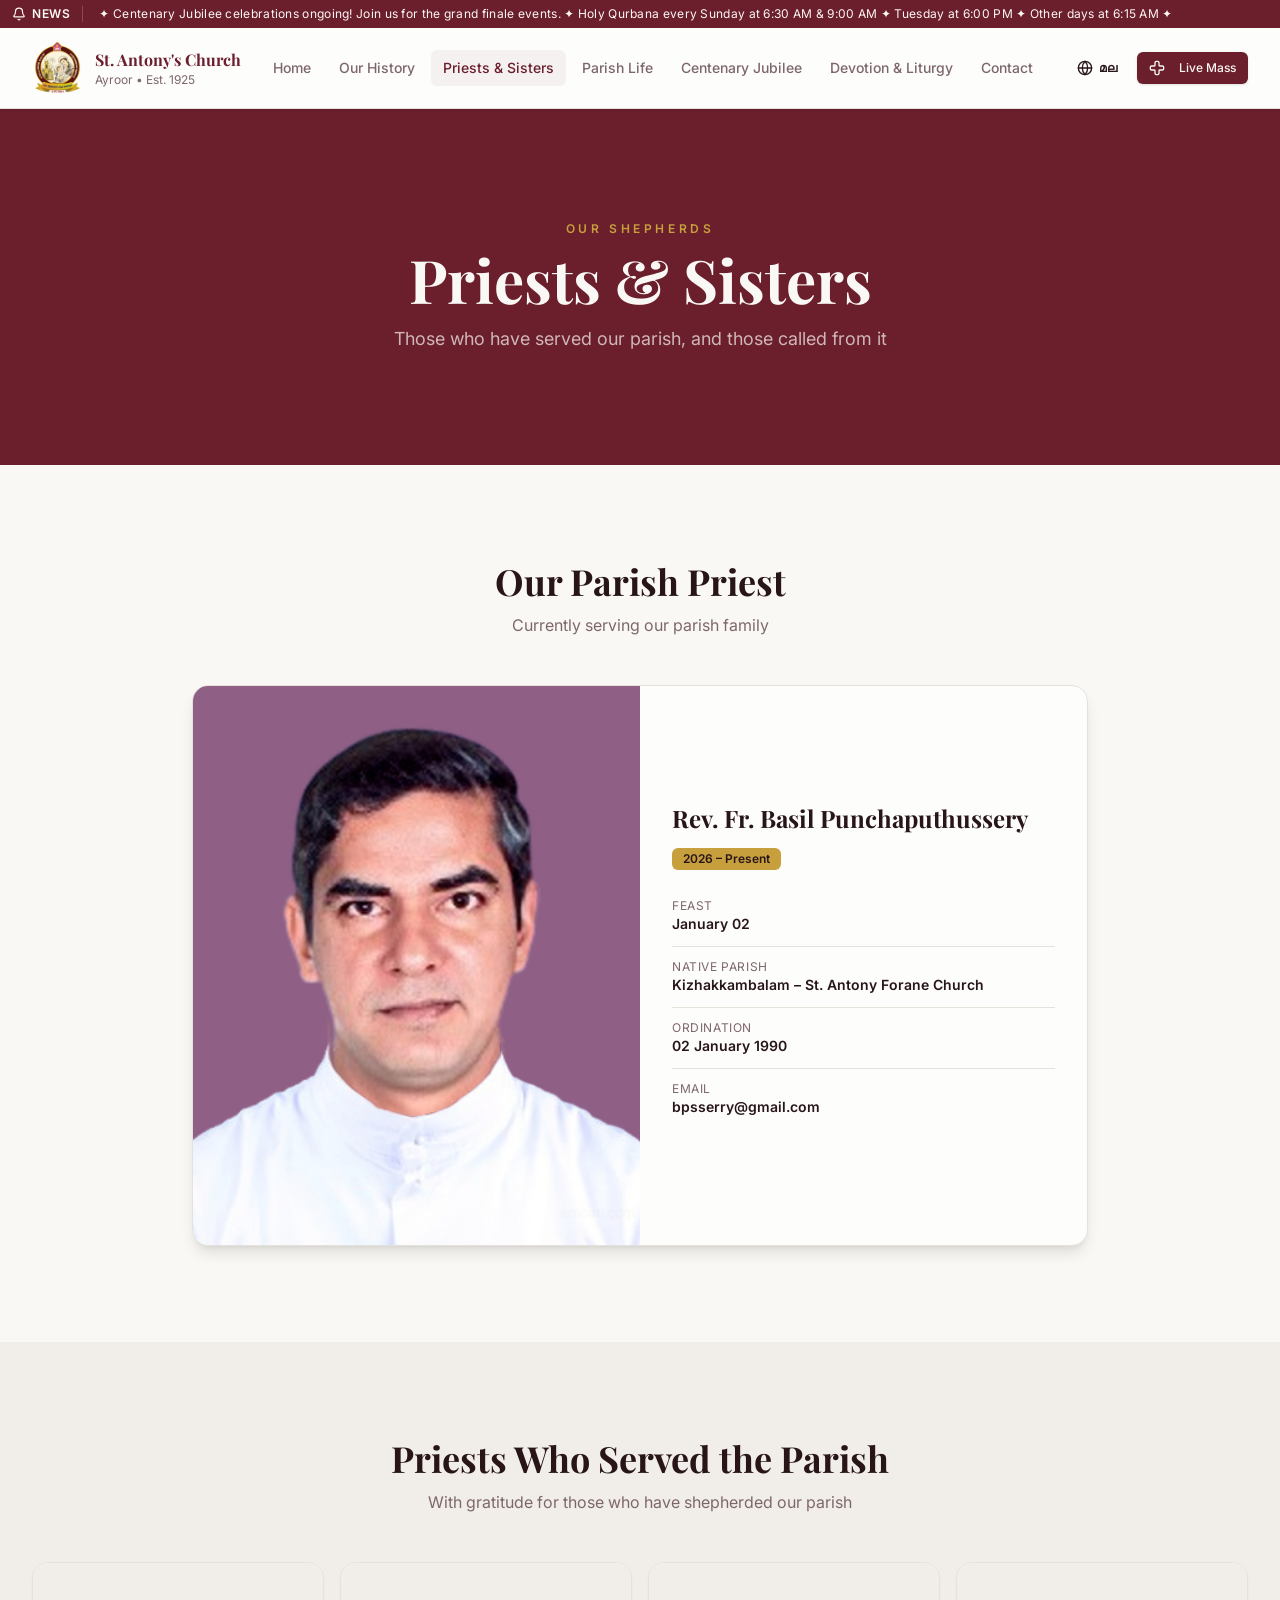
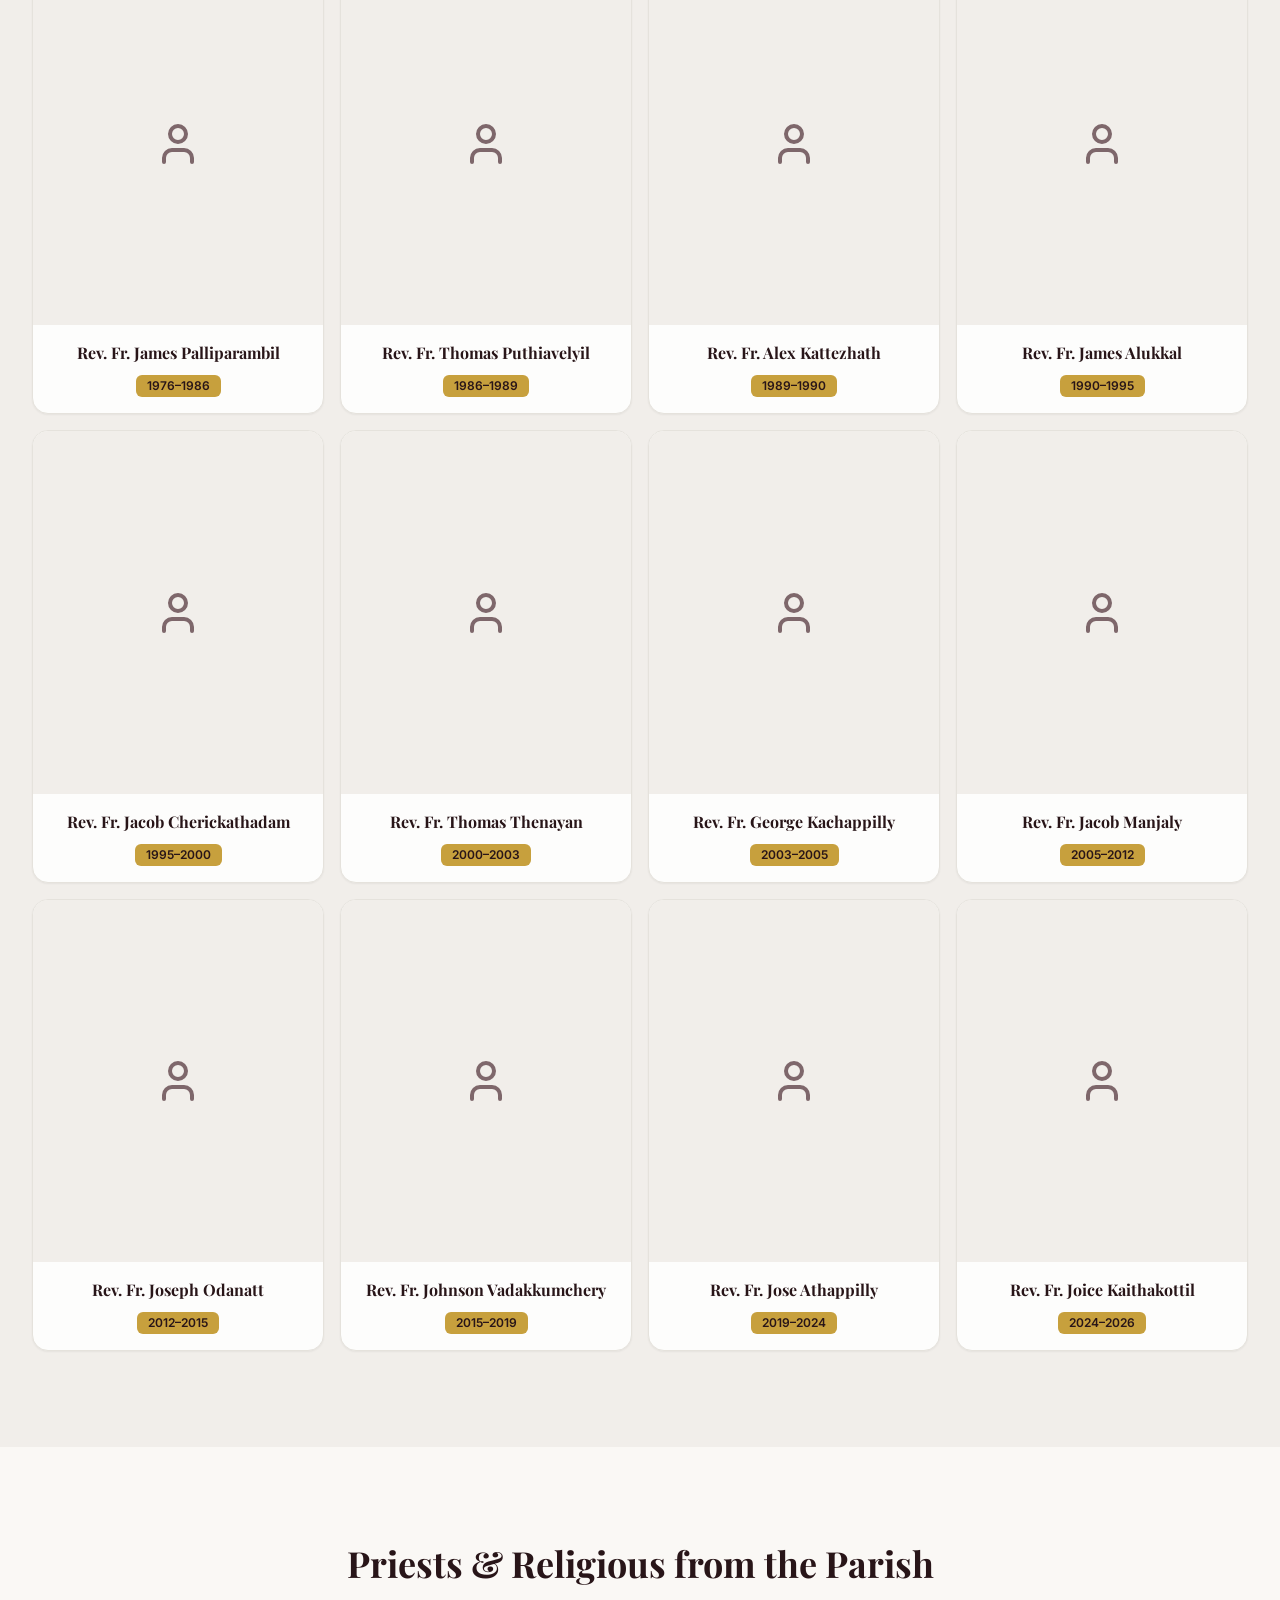
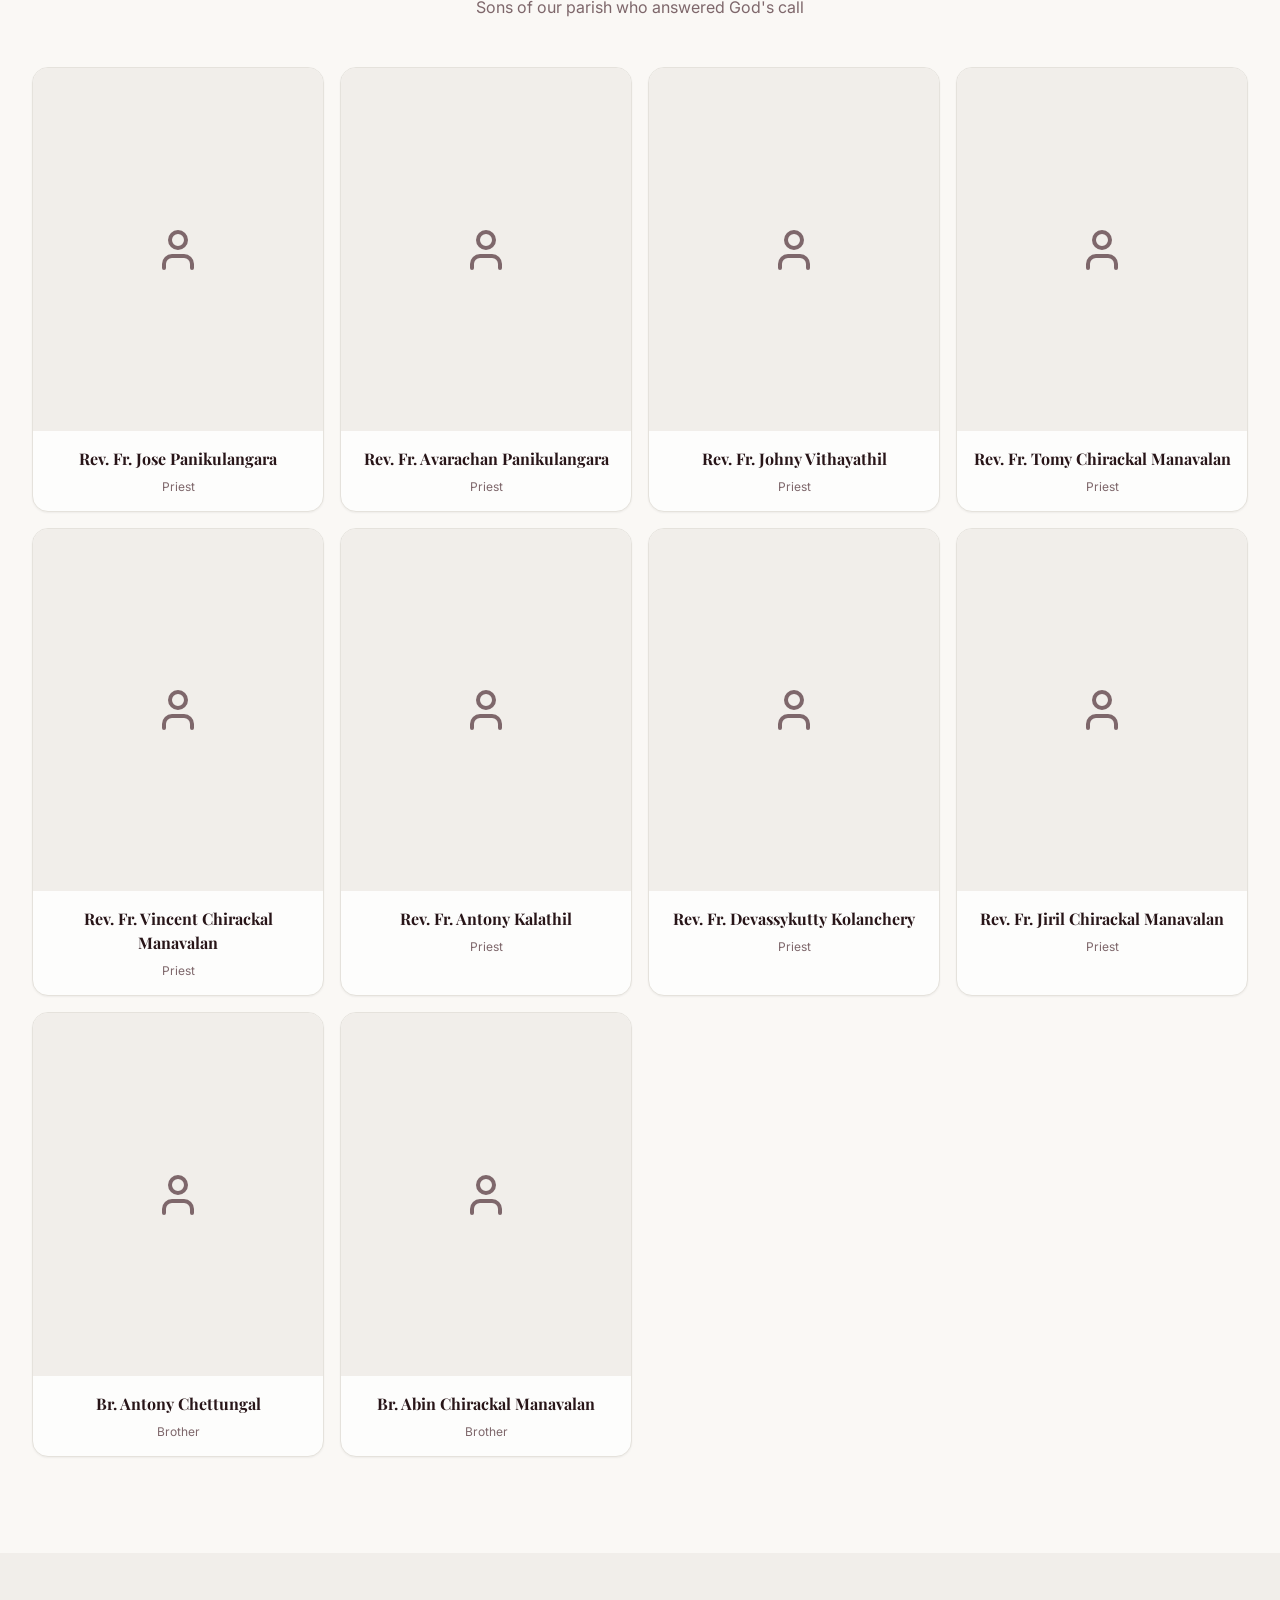
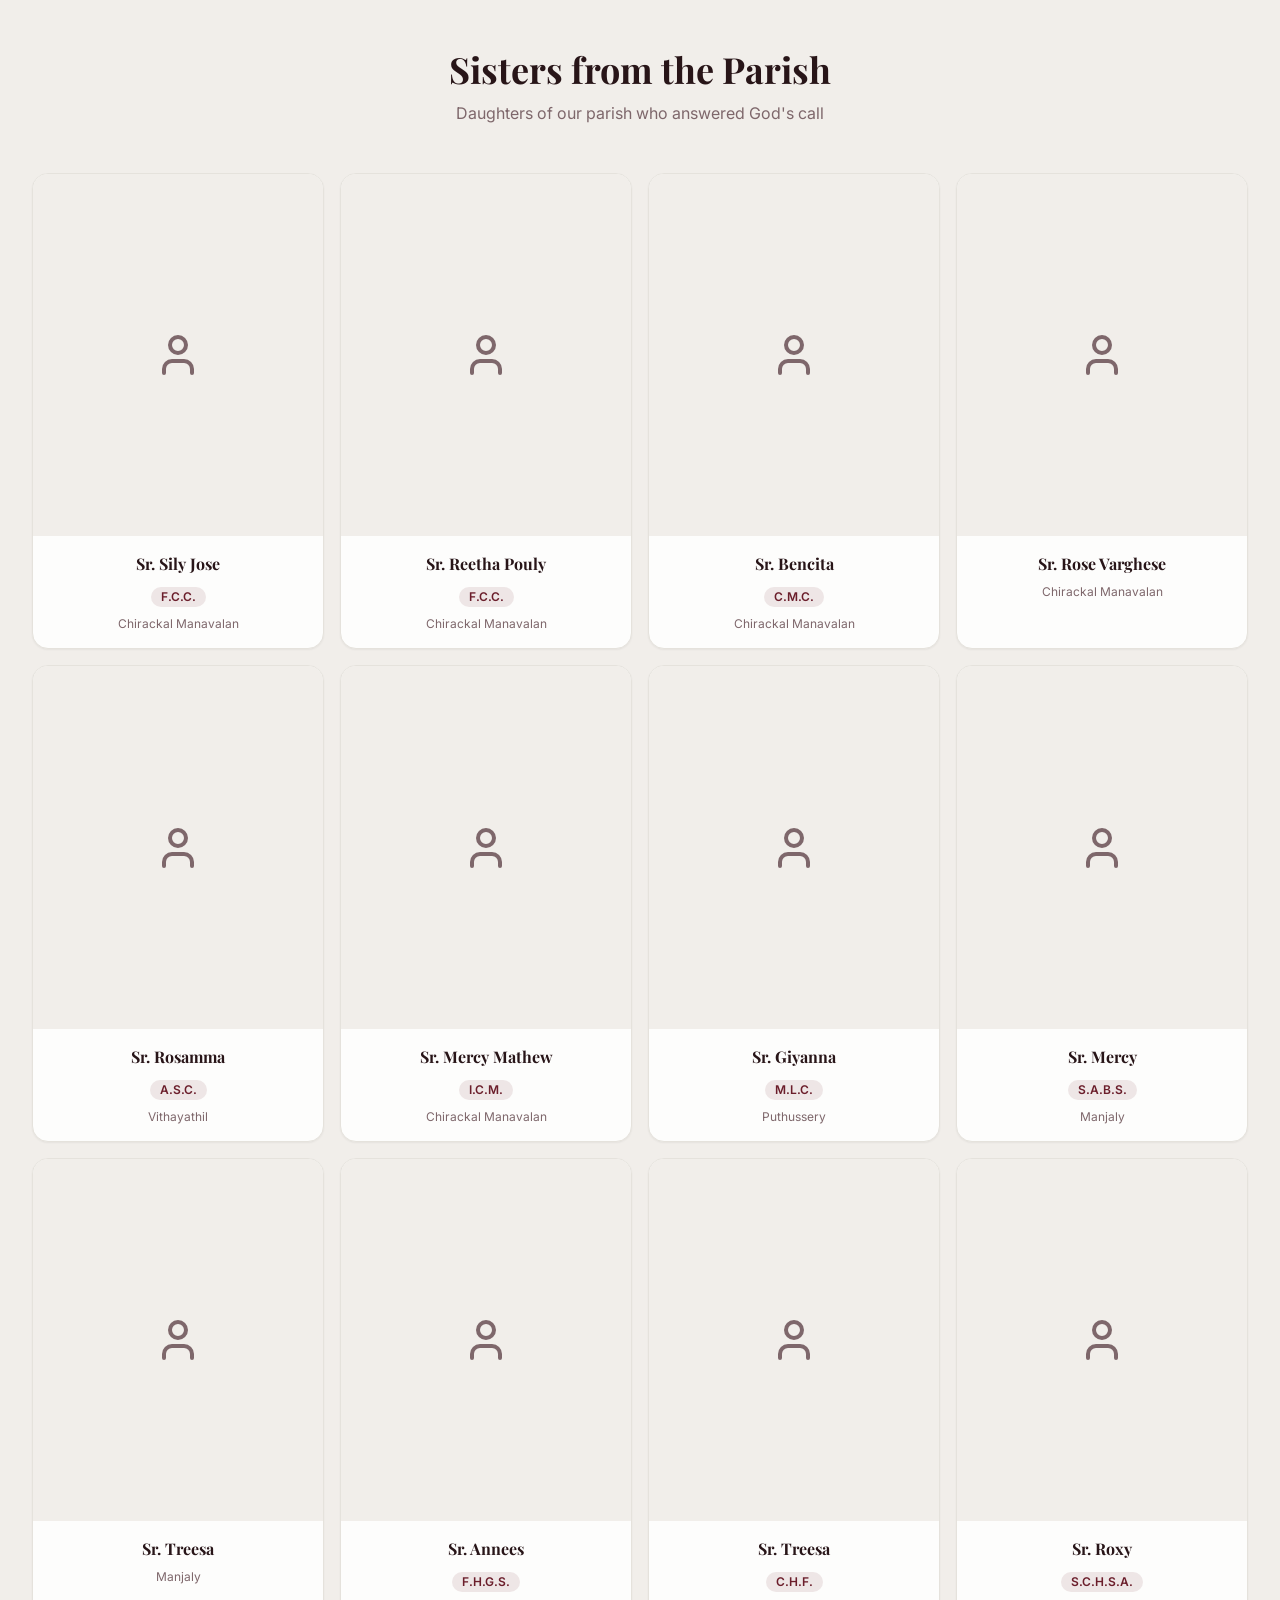
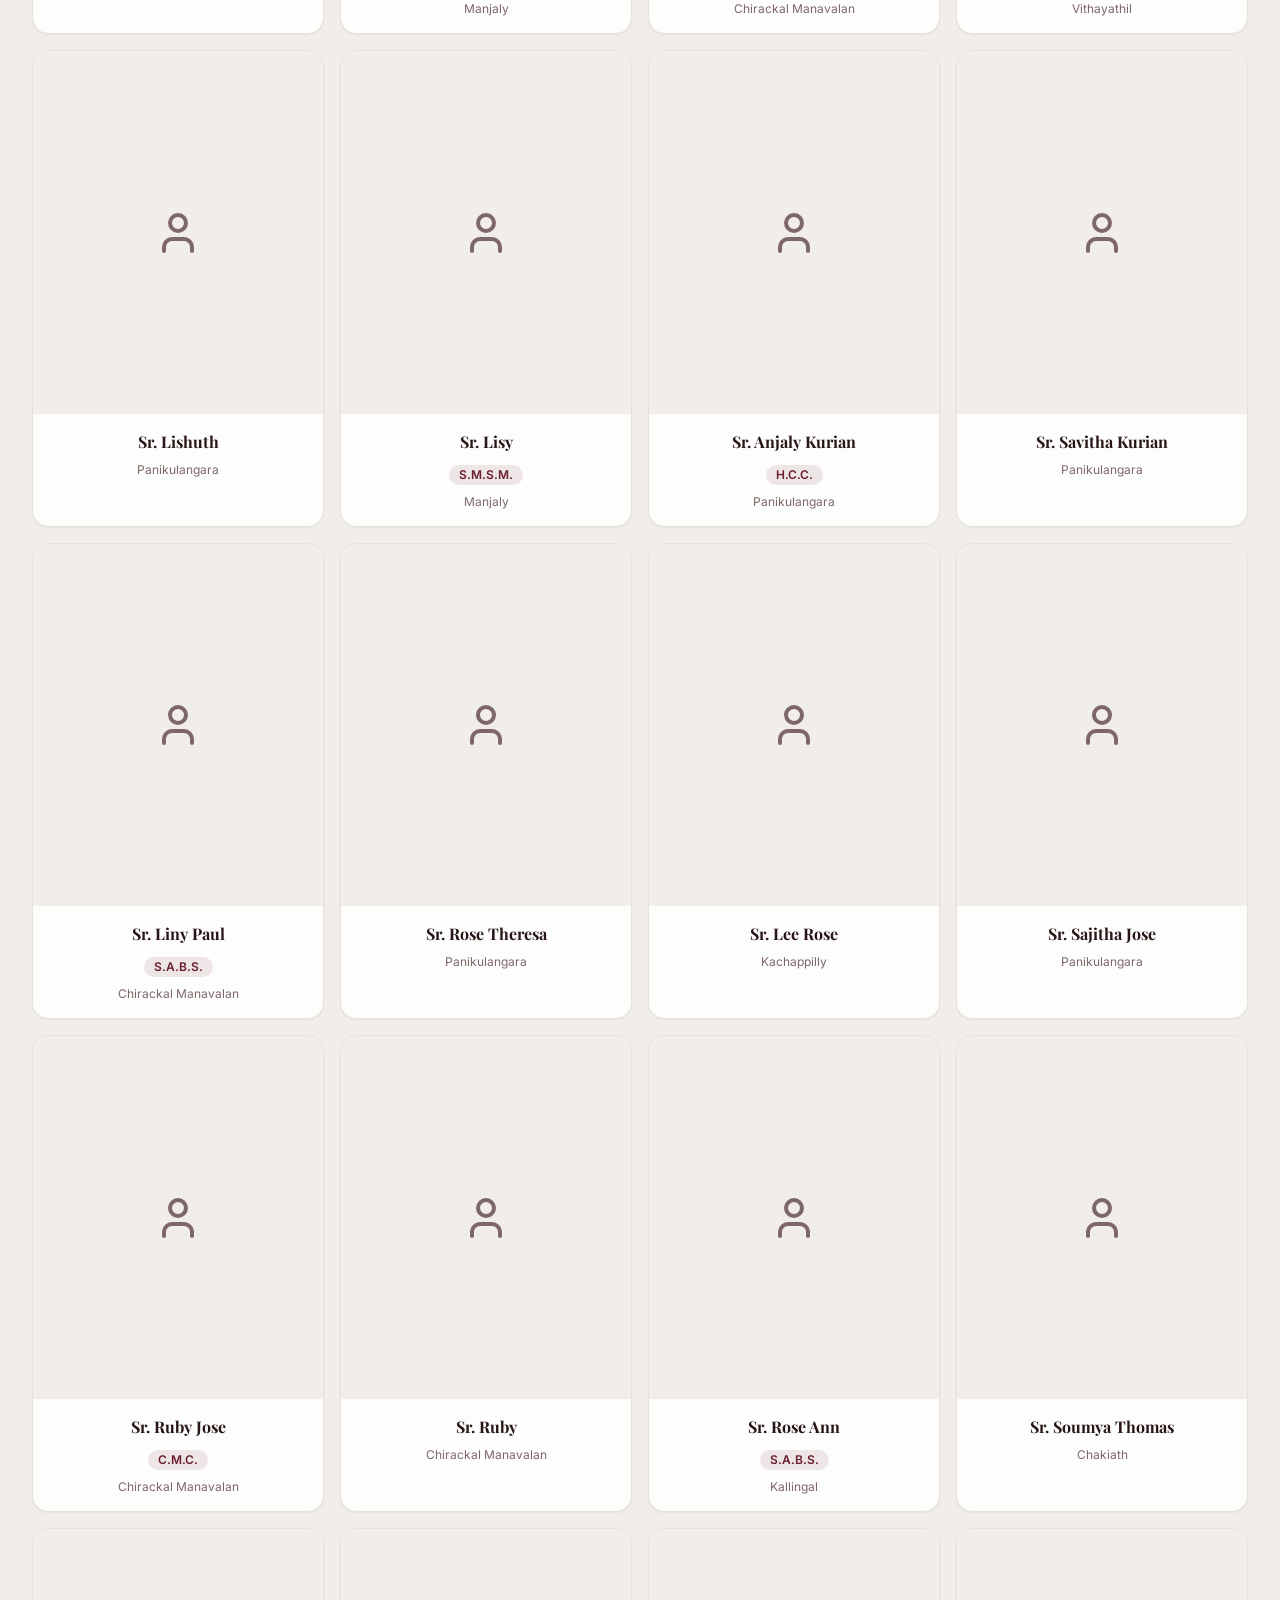
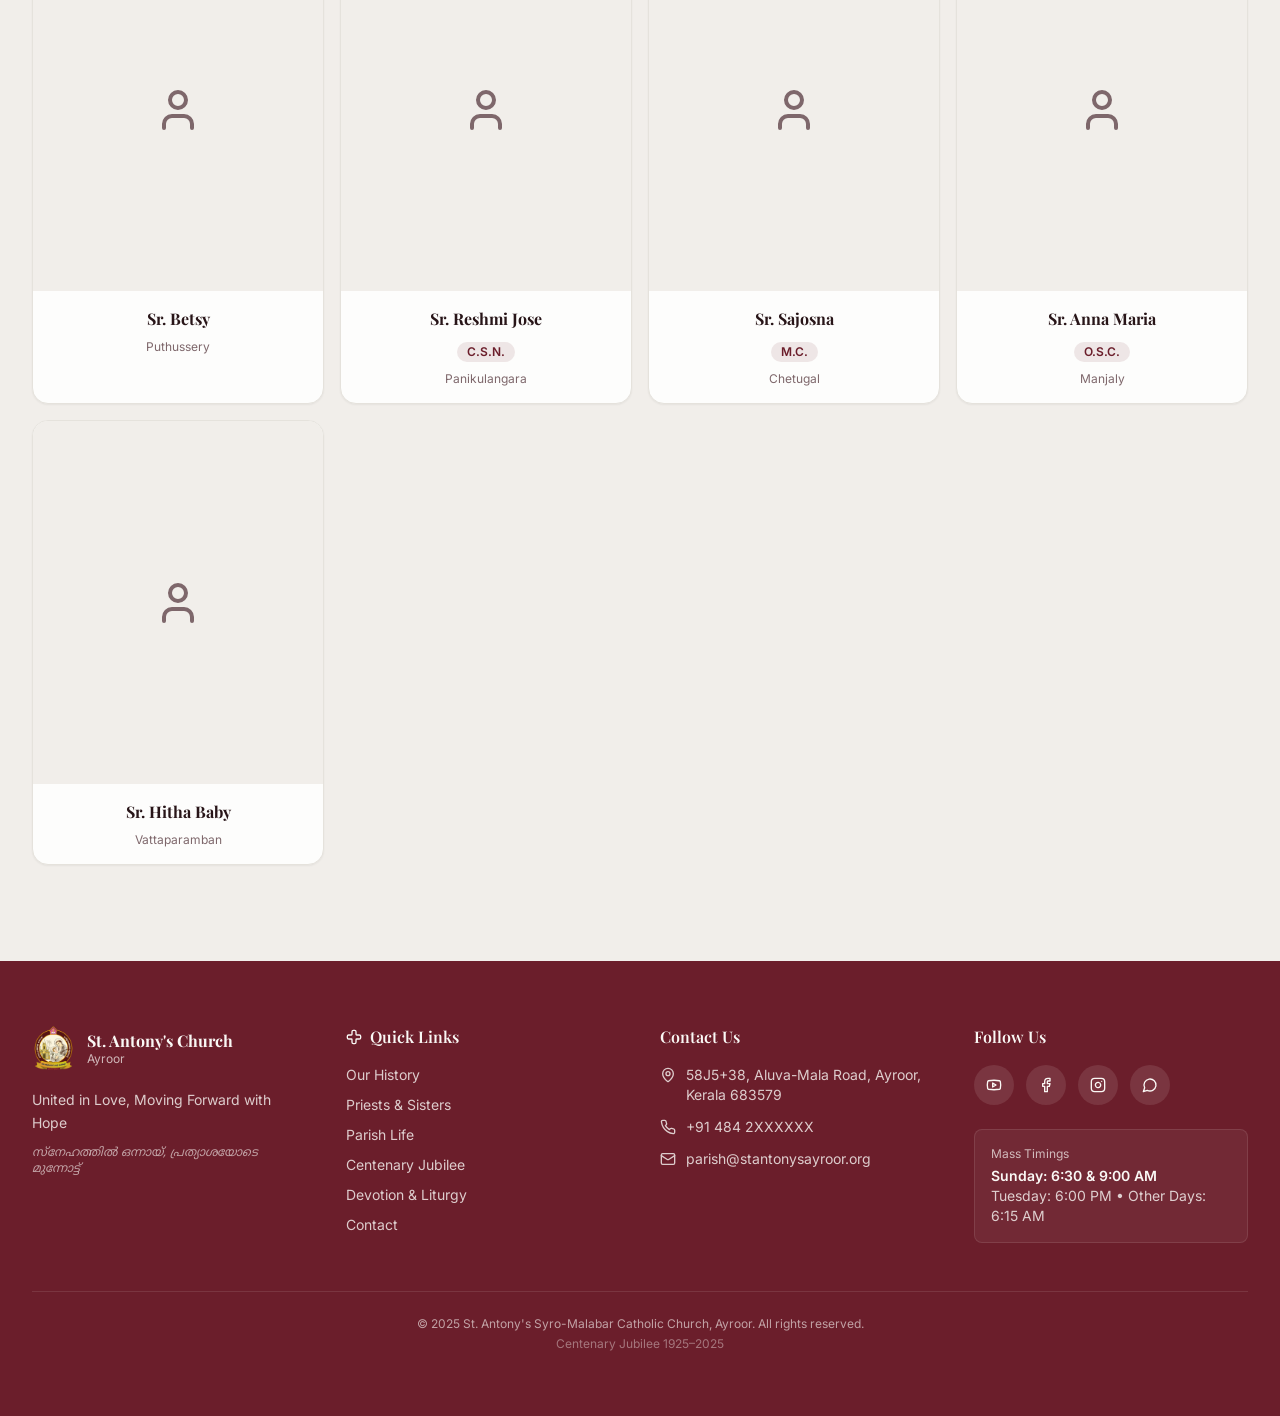
==== clergy.html @ 2d1731f6 "Add Fr. Basil's photo and details to the current priest card Co-Authored-By: Claude Sonnet 5.5 <nore" ====
<!DOCTYPE html>
<html lang="en">
<head>
<meta charset="UTF-8">
<meta name="viewport" content="width=device-width, initial-scale=1.0">
<title>Priests &amp; Sisters | St. Antony's Church Ayroor</title>
<meta name="description" content="The priests who have served St. Antony's Church Ayroor, and the priests, brothers, and sisters called from our parish.">
<link rel="icon" type="image/png" href="assets/images/logo.png">
<link rel="stylesheet" href="assets/site.css">
</head>
<body class="min-h-screen flex flex-col">
<div class="bg-primary text-primary-foreground py-1.5 overflow-hidden relative"><div class="flex items-center"><div class="flex-shrink-0 px-3 flex items-center gap-1.5 border-r border-primary-foreground/20 z-10 bg-primary"><svg xmlns="http://www.w3.org/2000/svg" width="24" height="24" viewBox="0 0 24 24" fill="none" stroke="currentColor" stroke-width="2" stroke-linecap="round" stroke-linejoin="round" class="lucide lucide-bell w-3.5 h-3.5"><path d="M10.268 21a2 2 0 0 0 3.464 0"></path><path d="M3.262 15.326A1 1 0 0 0 4 17h16a1 1 0 0 0 .74-1.673C19.41 13.956 18 12.499 18 8A6 6 0 0 0 6 8c0 4.499-1.411 5.956-2.738 7.326"></path></svg><span class="text-xs font-body font-semibold uppercase tracking-wider hidden sm:inline">News</span></div><div class="overflow-hidden flex-1"><p class="animate-ticker whitespace-nowrap text-xs font-body tracking-wide pl-4">&#10022; Centenary Jubilee celebrations ongoing! Join us for the grand finale events. &#10022; Holy Qurbana every Sunday at 6:30 AM &amp; 9:00 AM &#10022; Tuesday at 6:00 PM &#10022; Other days at 6:15 AM &#10022;</p></div></div></div><nav class="bg-card/95 backdrop-blur-md shadow-sm sticky top-0 z-50 border-b border-border"><div class="max-w-7xl mx-auto px-4 sm:px-6 lg:px-8"><div class="flex items-center justify-between h-16 md:h-20"><a class="flex items-center gap-3 flex-shrink-0" href="index.html"><img src="assets/images/logo.png" alt="Church Logo" class="h-10 md:h-14 w-auto"><div class="hidden sm:block"><p class="font-heading text-sm md:text-base font-bold text-primary leading-tight">St. Antony's Church</p><p class="text-[10px] md:text-xs text-muted-foreground font-body">Ayroor &bull; Est. 1925</p></div></a><div class="hidden lg:flex items-center gap-1"><a class="px-3 py-2 text-sm font-body font-medium rounded-md transition-colors text-muted-foreground hover:text-primary hover:bg-primary/5" href="index.html">Home</a><a class="px-3 py-2 text-sm font-body font-medium rounded-md transition-colors text-muted-foreground hover:text-primary hover:bg-primary/5" href="history.html">Our History</a><a class="px-3 py-2 text-sm font-body font-medium rounded-md transition-colors text-primary bg-primary/5" href="clergy.html">Priests &amp; Sisters</a><a class="px-3 py-2 text-sm font-body font-medium rounded-md transition-colors text-muted-foreground hover:text-primary hover:bg-primary/5" href="parish-life.html">Parish Life</a><a class="px-3 py-2 text-sm font-body font-medium rounded-md transition-colors text-muted-foreground hover:text-primary hover:bg-primary/5" href="jubilee.html">Centenary Jubilee</a><a class="px-3 py-2 text-sm font-body font-medium rounded-md transition-colors text-muted-foreground hover:text-primary hover:bg-primary/5" href="devotion.html">Devotion &amp; Liturgy</a><a class="px-3 py-2 text-sm font-body font-medium rounded-md transition-colors text-muted-foreground hover:text-primary hover:bg-primary/5" href="contact.html">Contact</a></div><div class="flex items-center gap-2"><button onclick="toggleLanguage(this)" class="inline-flex items-center justify-center whitespace-nowrap transition-colors focus-visible:outline-none focus-visible:ring-1 focus-visible:ring-ring disabled:pointer-events-none disabled:opacity-50 [&_svg]:pointer-events-none [&_svg]:size-4 [&_svg]:shrink-0 hover:bg-accent hover:text-accent-foreground h-8 rounded-md px-3 text-xs font-body font-semibold gap-1.5"><svg xmlns="http://www.w3.org/2000/svg" width="24" height="24" viewBox="0 0 24 24" fill="none" stroke="currentColor" stroke-width="2" stroke-linecap="round" stroke-linejoin="round" class="lucide lucide-globe w-4 h-4"><circle cx="12" cy="12" r="10"></circle><path d="M12 2a14.5 14.5 0 0 0 0 20 14.5 14.5 0 0 0 0-20"></path><path d="M2 12h20"></path></svg>മല</button><a class="items-center justify-center gap-2 whitespace-nowrap font-medium transition-colors focus-visible:outline-none focus-visible:ring-1 focus-visible:ring-ring disabled:pointer-events-none disabled:opacity-50 [&_svg]:pointer-events-none [&_svg]:size-4 [&_svg]:shrink-0 text-primary-foreground shadow h-8 rounded-md px-3 hidden md:flex font-body text-xs bg-primary hover:bg-primary/90" href="devotion.html"><svg xmlns="http://www.w3.org/2000/svg" width="24" height="24" viewBox="0 0 24 24" fill="none" stroke="currentColor" stroke-width="2" stroke-linecap="round" stroke-linejoin="round" class="lucide lucide-cross w-3.5 h-3.5 mr-1.5"><path d="M4 9a2 2 0 0 0-2 2v2a2 2 0 0 0 2 2h4a1 1 0 0 1 1 1v4a2 2 0 0 0 2 2h2a2 2 0 0 0 2-2v-4a1 1 0 0 1 1-1h4a2 2 0 0 0 2-2v-2a2 2 0 0 0-2-2h-4a1 1 0 0 1-1-1V4a2 2 0 0 0-2-2h-2a2 2 0 0 0-2 2v4a1 1 0 0 1-1 1z"></path></svg>Live Mass</a><button onclick="toggleMobileMenu()" class="lg:hidden p-2 text-foreground"><svg xmlns="http://www.w3.org/2000/svg" width="24" height="24" viewBox="0 0 24 24" fill="none" stroke="currentColor" stroke-width="2" stroke-linecap="round" stroke-linejoin="round" class="lucide lucide-menu w-5 h-5"><line x1="4" x2="20" y1="12" y2="12"></line><line x1="4" x2="20" y1="6" y2="6"></line><line x1="4" x2="20" y1="18" y2="18"></line></svg></button></div></div><div id="mobile-menu" class="hidden lg:hidden pb-4"><a class="block px-4 py-3 text-sm font-body font-medium rounded-md text-muted-foreground hover:text-primary hover:bg-primary/5" href="index.html">Home</a><a class="block px-4 py-3 text-sm font-body font-medium rounded-md text-muted-foreground hover:text-primary hover:bg-primary/5" href="history.html">Our History</a><a class="block px-4 py-3 text-sm font-body font-medium rounded-md text-primary bg-primary/5" href="clergy.html">Priests & Sisters</a><a class="block px-4 py-3 text-sm font-body font-medium rounded-md text-muted-foreground hover:text-primary hover:bg-primary/5" href="parish-life.html">Parish Life</a><a class="block px-4 py-3 text-sm font-body font-medium rounded-md text-muted-foreground hover:text-primary hover:bg-primary/5" href="jubilee.html">Centenary Jubilee</a><a class="block px-4 py-3 text-sm font-body font-medium rounded-md text-muted-foreground hover:text-primary hover:bg-primary/5" href="devotion.html">Devotion & Liturgy</a><a class="block px-4 py-3 text-sm font-body font-medium rounded-md text-muted-foreground hover:text-primary hover:bg-primary/5" href="contact.html">Contact</a></div></div></nav>
<main class="flex-1">
<div><section class="py-20 md:py-28 bg-primary"><div class="max-w-7xl mx-auto px-4 sm:px-6 lg:px-8 text-center"><div><p class="font-body text-xs tracking-[0.3em] uppercase text-secondary font-semibold mb-3">Our Shepherds</p><h1 class="font-heading text-4xl md:text-6xl font-bold text-primary-foreground mb-4">Priests &amp; Sisters</h1><p class="font-body text-primary-foreground/70 text-lg max-w-xl mx-auto">Those who have served our parish, and those called from it</p></div></div></section><section class="py-16 md:py-24 bg-background"><div class="max-w-7xl mx-auto px-4 sm:px-6 lg:px-8"><div class="text-center mb-12"><h2 class="font-heading text-3xl md:text-4xl font-bold text-foreground mb-3">Our Parish Priest</h2><p class="font-body text-muted-foreground">Currently serving our parish family</p></div><div class="max-w-4xl mx-auto rounded-2xl border border-border bg-card overflow-hidden shadow-lg"><div class="grid grid-cols-1 md:grid-cols-2 items-center"><div style="aspect-ratio: 4 / 5;"><img src="assets/images/clergy/fr-basil-punchaputhussery.png" alt="Rev. Fr. Basil Punchaputhussery" class="w-full h-full object-cover"></div><div class="p-8"><h3 class="font-heading text-2xl font-bold text-foreground mb-3">Rev. Fr. Basil Punchaputhussery</h3><div class="inline-flex items-center rounded-md border px-2.5 py-0.5 text-xs transition-colors focus:outline-none focus:ring-2 focus:ring-ring focus:ring-offset-2 border-transparent bg-secondary text-secondary-foreground hover:bg-secondary/80 font-body font-semibold mb-4">2026 &ndash; Present</div><div class="py-3 border-b border-border last:border-0"><p class="font-body text-xs uppercase tracking-wider text-muted-foreground">Feast</p><p class="font-body text-sm font-semibold text-foreground">January 02</p></div><div class="py-3 border-b border-border last:border-0"><p class="font-body text-xs uppercase tracking-wider text-muted-foreground">Native Parish</p><p class="font-body text-sm font-semibold text-foreground">Kizhakkambalam &ndash; St. Antony Forane Church</p></div><div class="py-3 border-b border-border last:border-0"><p class="font-body text-xs uppercase tracking-wider text-muted-foreground">Ordination</p><p class="font-body text-sm font-semibold text-foreground">02 January 1990</p></div><div class="py-3 border-b border-border last:border-0"><p class="font-body text-xs uppercase tracking-wider text-muted-foreground">Email</p><p class="font-body text-sm font-semibold text-foreground"><a href="mailto:bpsserry@gmail.com" class="hover:text-primary transition-colors">bpsserry@gmail.com</a></p></div></div></div></div></div></section><section class="py-16 md:py-24 bg-muted"><div class="max-w-7xl mx-auto px-4 sm:px-6 lg:px-8"><div class="text-center mb-12"><h2 class="font-heading text-3xl md:text-4xl font-bold text-foreground mb-3">Priests Who Served the Parish</h2><p class="font-body text-muted-foreground">With gratitude for those who have shepherded our parish</p></div><div class="grid grid-cols-2 md:grid-cols-4 gap-4"><div class="rounded-2xl border border-border bg-card overflow-hidden shadow-sm hover:shadow-lg transition-shadow text-center h-full"><div class="bg-muted flex items-center justify-center text-muted-foreground" data-photo-placeholder style="aspect-ratio: 4 / 5;"><svg xmlns="http://www.w3.org/2000/svg" width="24" height="24" viewBox="0 0 24 24" fill="none" stroke="currentColor" stroke-width="2" stroke-linecap="round" stroke-linejoin="round" class="lucide lucide-user w-12 h-12"><path d="M19 21v-2a4 4 0 0 0-4-4H9a4 4 0 0 0-4 4v2"></path><circle cx="12" cy="7" r="4"></circle></svg></div><div class="p-4"><h3 class="font-heading text-base font-bold text-foreground mb-2">Rev. Fr. James Palliparambil</h3><div class="inline-flex items-center rounded-md border px-2.5 py-0.5 text-xs transition-colors focus:outline-none focus:ring-2 focus:ring-ring focus:ring-offset-2 border-transparent bg-secondary text-secondary-foreground hover:bg-secondary/80 font-body font-semibold">1976&ndash;1986</div></div></div><div class="rounded-2xl border border-border bg-card overflow-hidden shadow-sm hover:shadow-lg transition-shadow text-center h-full"><div class="bg-muted flex items-center justify-center text-muted-foreground" data-photo-placeholder style="aspect-ratio: 4 / 5;"><svg xmlns="http://www.w3.org/2000/svg" width="24" height="24" viewBox="0 0 24 24" fill="none" stroke="currentColor" stroke-width="2" stroke-linecap="round" stroke-linejoin="round" class="lucide lucide-user w-12 h-12"><path d="M19 21v-2a4 4 0 0 0-4-4H9a4 4 0 0 0-4 4v2"></path><circle cx="12" cy="7" r="4"></circle></svg></div><div class="p-4"><h3 class="font-heading text-base font-bold text-foreground mb-2">Rev. Fr. Thomas Puthiavelyil</h3><div class="inline-flex items-center rounded-md border px-2.5 py-0.5 text-xs transition-colors focus:outline-none focus:ring-2 focus:ring-ring focus:ring-offset-2 border-transparent bg-secondary text-secondary-foreground hover:bg-secondary/80 font-body font-semibold">1986&ndash;1989</div></div></div><div class="rounded-2xl border border-border bg-card overflow-hidden shadow-sm hover:shadow-lg transition-shadow text-center h-full"><div class="bg-muted flex items-center justify-center text-muted-foreground" data-photo-placeholder style="aspect-ratio: 4 / 5;"><svg xmlns="http://www.w3.org/2000/svg" width="24" height="24" viewBox="0 0 24 24" fill="none" stroke="currentColor" stroke-width="2" stroke-linecap="round" stroke-linejoin="round" class="lucide lucide-user w-12 h-12"><path d="M19 21v-2a4 4 0 0 0-4-4H9a4 4 0 0 0-4 4v2"></path><circle cx="12" cy="7" r="4"></circle></svg></div><div class="p-4"><h3 class="font-heading text-base font-bold text-foreground mb-2">Rev. Fr. Alex Kattezhath</h3><div class="inline-flex items-center rounded-md border px-2.5 py-0.5 text-xs transition-colors focus:outline-none focus:ring-2 focus:ring-ring focus:ring-offset-2 border-transparent bg-secondary text-secondary-foreground hover:bg-secondary/80 font-body font-semibold">1989&ndash;1990</div></div></div><div class="rounded-2xl border border-border bg-card overflow-hidden shadow-sm hover:shadow-lg transition-shadow text-center h-full"><div class="bg-muted flex items-center justify-center text-muted-foreground" data-photo-placeholder style="aspect-ratio: 4 / 5;"><svg xmlns="http://www.w3.org/2000/svg" width="24" height="24" viewBox="0 0 24 24" fill="none" stroke="currentColor" stroke-width="2" stroke-linecap="round" stroke-linejoin="round" class="lucide lucide-user w-12 h-12"><path d="M19 21v-2a4 4 0 0 0-4-4H9a4 4 0 0 0-4 4v2"></path><circle cx="12" cy="7" r="4"></circle></svg></div><div class="p-4"><h3 class="font-heading text-base font-bold text-foreground mb-2">Rev. Fr. James Alukkal</h3><div class="inline-flex items-center rounded-md border px-2.5 py-0.5 text-xs transition-colors focus:outline-none focus:ring-2 focus:ring-ring focus:ring-offset-2 border-transparent bg-secondary text-secondary-foreground hover:bg-secondary/80 font-body font-semibold">1990&ndash;1995</div></div></div><div class="rounded-2xl border border-border bg-card overflow-hidden shadow-sm hover:shadow-lg transition-shadow text-center h-full"><div class="bg-muted flex items-center justify-center text-muted-foreground" data-photo-placeholder style="aspect-ratio: 4 / 5;"><svg xmlns="http://www.w3.org/2000/svg" width="24" height="24" viewBox="0 0 24 24" fill="none" stroke="currentColor" stroke-width="2" stroke-linecap="round" stroke-linejoin="round" class="lucide lucide-user w-12 h-12"><path d="M19 21v-2a4 4 0 0 0-4-4H9a4 4 0 0 0-4 4v2"></path><circle cx="12" cy="7" r="4"></circle></svg></div><div class="p-4"><h3 class="font-heading text-base font-bold text-foreground mb-2">Rev. Fr. Jacob Cherickathadam</h3><div class="inline-flex items-center rounded-md border px-2.5 py-0.5 text-xs transition-colors focus:outline-none focus:ring-2 focus:ring-ring focus:ring-offset-2 border-transparent bg-secondary text-secondary-foreground hover:bg-secondary/80 font-body font-semibold">1995&ndash;2000</div></div></div><div class="rounded-2xl border border-border bg-card overflow-hidden shadow-sm hover:shadow-lg transition-shadow text-center h-full"><div class="bg-muted flex items-center justify-center text-muted-foreground" data-photo-placeholder style="aspect-ratio: 4 / 5;"><svg xmlns="http://www.w3.org/2000/svg" width="24" height="24" viewBox="0 0 24 24" fill="none" stroke="currentColor" stroke-width="2" stroke-linecap="round" stroke-linejoin="round" class="lucide lucide-user w-12 h-12"><path d="M19 21v-2a4 4 0 0 0-4-4H9a4 4 0 0 0-4 4v2"></path><circle cx="12" cy="7" r="4"></circle></svg></div><div class="p-4"><h3 class="font-heading text-base font-bold text-foreground mb-2">Rev. Fr. Thomas Thenayan</h3><div class="inline-flex items-center rounded-md border px-2.5 py-0.5 text-xs transition-colors focus:outline-none focus:ring-2 focus:ring-ring focus:ring-offset-2 border-transparent bg-secondary text-secondary-foreground hover:bg-secondary/80 font-body font-semibold">2000&ndash;2003</div></div></div><div class="rounded-2xl border border-border bg-card overflow-hidden shadow-sm hover:shadow-lg transition-shadow text-center h-full"><div class="bg-muted flex items-center justify-center text-muted-foreground" data-photo-placeholder style="aspect-ratio: 4 / 5;"><svg xmlns="http://www.w3.org/2000/svg" width="24" height="24" viewBox="0 0 24 24" fill="none" stroke="currentColor" stroke-width="2" stroke-linecap="round" stroke-linejoin="round" class="lucide lucide-user w-12 h-12"><path d="M19 21v-2a4 4 0 0 0-4-4H9a4 4 0 0 0-4 4v2"></path><circle cx="12" cy="7" r="4"></circle></svg></div><div class="p-4"><h3 class="font-heading text-base font-bold text-foreground mb-2">Rev. Fr. George Kachappilly</h3><div class="inline-flex items-center rounded-md border px-2.5 py-0.5 text-xs transition-colors focus:outline-none focus:ring-2 focus:ring-ring focus:ring-offset-2 border-transparent bg-secondary text-secondary-foreground hover:bg-secondary/80 font-body font-semibold">2003&ndash;2005</div></div></div><div class="rounded-2xl border border-border bg-card overflow-hidden shadow-sm hover:shadow-lg transition-shadow text-center h-full"><div class="bg-muted flex items-center justify-center text-muted-foreground" data-photo-placeholder style="aspect-ratio: 4 / 5;"><svg xmlns="http://www.w3.org/2000/svg" width="24" height="24" viewBox="0 0 24 24" fill="none" stroke="currentColor" stroke-width="2" stroke-linecap="round" stroke-linejoin="round" class="lucide lucide-user w-12 h-12"><path d="M19 21v-2a4 4 0 0 0-4-4H9a4 4 0 0 0-4 4v2"></path><circle cx="12" cy="7" r="4"></circle></svg></div><div class="p-4"><h3 class="font-heading text-base font-bold text-foreground mb-2">Rev. Fr. Jacob Manjaly</h3><div class="inline-flex items-center rounded-md border px-2.5 py-0.5 text-xs transition-colors focus:outline-none focus:ring-2 focus:ring-ring focus:ring-offset-2 border-transparent bg-secondary text-secondary-foreground hover:bg-secondary/80 font-body font-semibold">2005&ndash;2012</div></div></div><div class="rounded-2xl border border-border bg-card overflow-hidden shadow-sm hover:shadow-lg transition-shadow text-center h-full"><div class="bg-muted flex items-center justify-center text-muted-foreground" data-photo-placeholder style="aspect-ratio: 4 / 5;"><svg xmlns="http://www.w3.org/2000/svg" width="24" height="24" viewBox="0 0 24 24" fill="none" stroke="currentColor" stroke-width="2" stroke-linecap="round" stroke-linejoin="round" class="lucide lucide-user w-12 h-12"><path d="M19 21v-2a4 4 0 0 0-4-4H9a4 4 0 0 0-4 4v2"></path><circle cx="12" cy="7" r="4"></circle></svg></div><div class="p-4"><h3 class="font-heading text-base font-bold text-foreground mb-2">Rev. Fr. Joseph Odanatt</h3><div class="inline-flex items-center rounded-md border px-2.5 py-0.5 text-xs transition-colors focus:outline-none focus:ring-2 focus:ring-ring focus:ring-offset-2 border-transparent bg-secondary text-secondary-foreground hover:bg-secondary/80 font-body font-semibold">2012&ndash;2015</div></div></div><div class="rounded-2xl border border-border bg-card overflow-hidden shadow-sm hover:shadow-lg transition-shadow text-center h-full"><div class="bg-muted flex items-center justify-center text-muted-foreground" data-photo-placeholder style="aspect-ratio: 4 / 5;"><svg xmlns="http://www.w3.org/2000/svg" width="24" height="24" viewBox="0 0 24 24" fill="none" stroke="currentColor" stroke-width="2" stroke-linecap="round" stroke-linejoin="round" class="lucide lucide-user w-12 h-12"><path d="M19 21v-2a4 4 0 0 0-4-4H9a4 4 0 0 0-4 4v2"></path><circle cx="12" cy="7" r="4"></circle></svg></div><div class="p-4"><h3 class="font-heading text-base font-bold text-foreground mb-2">Rev. Fr. Johnson Vadakkumchery</h3><div class="inline-flex items-center rounded-md border px-2.5 py-0.5 text-xs transition-colors focus:outline-none focus:ring-2 focus:ring-ring focus:ring-offset-2 border-transparent bg-secondary text-secondary-foreground hover:bg-secondary/80 font-body font-semibold">2015&ndash;2019</div></div></div><div class="rounded-2xl border border-border bg-card overflow-hidden shadow-sm hover:shadow-lg transition-shadow text-center h-full"><div class="bg-muted flex items-center justify-center text-muted-foreground" data-photo-placeholder style="aspect-ratio: 4 / 5;"><svg xmlns="http://www.w3.org/2000/svg" width="24" height="24" viewBox="0 0 24 24" fill="none" stroke="currentColor" stroke-width="2" stroke-linecap="round" stroke-linejoin="round" class="lucide lucide-user w-12 h-12"><path d="M19 21v-2a4 4 0 0 0-4-4H9a4 4 0 0 0-4 4v2"></path><circle cx="12" cy="7" r="4"></circle></svg></div><div class="p-4"><h3 class="font-heading text-base font-bold text-foreground mb-2">Rev. Fr. Jose Athappilly</h3><div class="inline-flex items-center rounded-md border px-2.5 py-0.5 text-xs transition-colors focus:outline-none focus:ring-2 focus:ring-ring focus:ring-offset-2 border-transparent bg-secondary text-secondary-foreground hover:bg-secondary/80 font-body font-semibold">2019&ndash;2024</div></div></div><div class="rounded-2xl border border-border bg-card overflow-hidden shadow-sm hover:shadow-lg transition-shadow text-center h-full"><div class="bg-muted flex items-center justify-center text-muted-foreground" data-photo-placeholder style="aspect-ratio: 4 / 5;"><svg xmlns="http://www.w3.org/2000/svg" width="24" height="24" viewBox="0 0 24 24" fill="none" stroke="currentColor" stroke-width="2" stroke-linecap="round" stroke-linejoin="round" class="lucide lucide-user w-12 h-12"><path d="M19 21v-2a4 4 0 0 0-4-4H9a4 4 0 0 0-4 4v2"></path><circle cx="12" cy="7" r="4"></circle></svg></div><div class="p-4"><h3 class="font-heading text-base font-bold text-foreground mb-2">Rev. Fr. Joice Kaithakottil</h3><div class="inline-flex items-center rounded-md border px-2.5 py-0.5 text-xs transition-colors focus:outline-none focus:ring-2 focus:ring-ring focus:ring-offset-2 border-transparent bg-secondary text-secondary-foreground hover:bg-secondary/80 font-body font-semibold">2024&ndash;2026</div></div></div></div></div></section><section class="py-16 md:py-24 bg-background"><div class="max-w-7xl mx-auto px-4 sm:px-6 lg:px-8"><div class="text-center mb-12"><h2 class="font-heading text-3xl md:text-4xl font-bold text-foreground mb-3">Priests &amp; Religious from the Parish</h2><p class="font-body text-muted-foreground">Sons of our parish who answered God's call</p></div><div class="grid grid-cols-2 md:grid-cols-4 gap-4"><div class="rounded-2xl border border-border bg-card overflow-hidden shadow-sm hover:shadow-lg transition-shadow text-center h-full"><div class="bg-muted flex items-center justify-center text-muted-foreground" data-photo-placeholder style="aspect-ratio: 4 / 5;"><svg xmlns="http://www.w3.org/2000/svg" width="24" height="24" viewBox="0 0 24 24" fill="none" stroke="currentColor" stroke-width="2" stroke-linecap="round" stroke-linejoin="round" class="lucide lucide-user w-12 h-12"><path d="M19 21v-2a4 4 0 0 0-4-4H9a4 4 0 0 0-4 4v2"></path><circle cx="12" cy="7" r="4"></circle></svg></div><div class="p-4"><h3 class="font-heading text-base font-bold text-foreground mb-2">Rev. Fr. Jose Panikulangara</h3><p class="font-body text-xs text-muted-foreground">Priest</p></div></div><div class="rounded-2xl border border-border bg-card overflow-hidden shadow-sm hover:shadow-lg transition-shadow text-center h-full"><div class="bg-muted flex items-center justify-center text-muted-foreground" data-photo-placeholder style="aspect-ratio: 4 / 5;"><svg xmlns="http://www.w3.org/2000/svg" width="24" height="24" viewBox="0 0 24 24" fill="none" stroke="currentColor" stroke-width="2" stroke-linecap="round" stroke-linejoin="round" class="lucide lucide-user w-12 h-12"><path d="M19 21v-2a4 4 0 0 0-4-4H9a4 4 0 0 0-4 4v2"></path><circle cx="12" cy="7" r="4"></circle></svg></div><div class="p-4"><h3 class="font-heading text-base font-bold text-foreground mb-2">Rev. Fr. Avarachan Panikulangara</h3><p class="font-body text-xs text-muted-foreground">Priest</p></div></div><div class="rounded-2xl border border-border bg-card overflow-hidden shadow-sm hover:shadow-lg transition-shadow text-center h-full"><div class="bg-muted flex items-center justify-center text-muted-foreground" data-photo-placeholder style="aspect-ratio: 4 / 5;"><svg xmlns="http://www.w3.org/2000/svg" width="24" height="24" viewBox="0 0 24 24" fill="none" stroke="currentColor" stroke-width="2" stroke-linecap="round" stroke-linejoin="round" class="lucide lucide-user w-12 h-12"><path d="M19 21v-2a4 4 0 0 0-4-4H9a4 4 0 0 0-4 4v2"></path><circle cx="12" cy="7" r="4"></circle></svg></div><div class="p-4"><h3 class="font-heading text-base font-bold text-foreground mb-2">Rev. Fr. Johny Vithayathil</h3><p class="font-body text-xs text-muted-foreground">Priest</p></div></div><div class="rounded-2xl border border-border bg-card overflow-hidden shadow-sm hover:shadow-lg transition-shadow text-center h-full"><div class="bg-muted flex items-center justify-center text-muted-foreground" data-photo-placeholder style="aspect-ratio: 4 / 5;"><svg xmlns="http://www.w3.org/2000/svg" width="24" height="24" viewBox="0 0 24 24" fill="none" stroke="currentColor" stroke-width="2" stroke-linecap="round" stroke-linejoin="round" class="lucide lucide-user w-12 h-12"><path d="M19 21v-2a4 4 0 0 0-4-4H9a4 4 0 0 0-4 4v2"></path><circle cx="12" cy="7" r="4"></circle></svg></div><div class="p-4"><h3 class="font-heading text-base font-bold text-foreground mb-2">Rev. Fr. Tomy Chirackal Manavalan</h3><p class="font-body text-xs text-muted-foreground">Priest</p></div></div><div class="rounded-2xl border border-border bg-card overflow-hidden shadow-sm hover:shadow-lg transition-shadow text-center h-full"><div class="bg-muted flex items-center justify-center text-muted-foreground" data-photo-placeholder style="aspect-ratio: 4 / 5;"><svg xmlns="http://www.w3.org/2000/svg" width="24" height="24" viewBox="0 0 24 24" fill="none" stroke="currentColor" stroke-width="2" stroke-linecap="round" stroke-linejoin="round" class="lucide lucide-user w-12 h-12"><path d="M19 21v-2a4 4 0 0 0-4-4H9a4 4 0 0 0-4 4v2"></path><circle cx="12" cy="7" r="4"></circle></svg></div><div class="p-4"><h3 class="font-heading text-base font-bold text-foreground mb-2">Rev. Fr. Vincent Chirackal Manavalan</h3><p class="font-body text-xs text-muted-foreground">Priest</p></div></div><div class="rounded-2xl border border-border bg-card overflow-hidden shadow-sm hover:shadow-lg transition-shadow text-center h-full"><div class="bg-muted flex items-center justify-center text-muted-foreground" data-photo-placeholder style="aspect-ratio: 4 / 5;"><svg xmlns="http://www.w3.org/2000/svg" width="24" height="24" viewBox="0 0 24 24" fill="none" stroke="currentColor" stroke-width="2" stroke-linecap="round" stroke-linejoin="round" class="lucide lucide-user w-12 h-12"><path d="M19 21v-2a4 4 0 0 0-4-4H9a4 4 0 0 0-4 4v2"></path><circle cx="12" cy="7" r="4"></circle></svg></div><div class="p-4"><h3 class="font-heading text-base font-bold text-foreground mb-2">Rev. Fr. Antony Kalathil</h3><p class="font-body text-xs text-muted-foreground">Priest</p></div></div><div class="rounded-2xl border border-border bg-card overflow-hidden shadow-sm hover:shadow-lg transition-shadow text-center h-full"><div class="bg-muted flex items-center justify-center text-muted-foreground" data-photo-placeholder style="aspect-ratio: 4 / 5;"><svg xmlns="http://www.w3.org/2000/svg" width="24" height="24" viewBox="0 0 24 24" fill="none" stroke="currentColor" stroke-width="2" stroke-linecap="round" stroke-linejoin="round" class="lucide lucide-user w-12 h-12"><path d="M19 21v-2a4 4 0 0 0-4-4H9a4 4 0 0 0-4 4v2"></path><circle cx="12" cy="7" r="4"></circle></svg></div><div class="p-4"><h3 class="font-heading text-base font-bold text-foreground mb-2">Rev. Fr. Devassykutty Kolanchery</h3><p class="font-body text-xs text-muted-foreground">Priest</p></div></div><div class="rounded-2xl border border-border bg-card overflow-hidden shadow-sm hover:shadow-lg transition-shadow text-center h-full"><div class="bg-muted flex items-center justify-center text-muted-foreground" data-photo-placeholder style="aspect-ratio: 4 / 5;"><svg xmlns="http://www.w3.org/2000/svg" width="24" height="24" viewBox="0 0 24 24" fill="none" stroke="currentColor" stroke-width="2" stroke-linecap="round" stroke-linejoin="round" class="lucide lucide-user w-12 h-12"><path d="M19 21v-2a4 4 0 0 0-4-4H9a4 4 0 0 0-4 4v2"></path><circle cx="12" cy="7" r="4"></circle></svg></div><div class="p-4"><h3 class="font-heading text-base font-bold text-foreground mb-2">Rev. Fr. Jiril Chirackal Manavalan</h3><p class="font-body text-xs text-muted-foreground">Priest</p></div></div><div class="rounded-2xl border border-border bg-card overflow-hidden shadow-sm hover:shadow-lg transition-shadow text-center h-full"><div class="bg-muted flex items-center justify-center text-muted-foreground" data-photo-placeholder style="aspect-ratio: 4 / 5;"><svg xmlns="http://www.w3.org/2000/svg" width="24" height="24" viewBox="0 0 24 24" fill="none" stroke="currentColor" stroke-width="2" stroke-linecap="round" stroke-linejoin="round" class="lucide lucide-user w-12 h-12"><path d="M19 21v-2a4 4 0 0 0-4-4H9a4 4 0 0 0-4 4v2"></path><circle cx="12" cy="7" r="4"></circle></svg></div><div class="p-4"><h3 class="font-heading text-base font-bold text-foreground mb-2">Br. Antony Chettungal</h3><p class="font-body text-xs text-muted-foreground">Brother</p></div></div><div class="rounded-2xl border border-border bg-card overflow-hidden shadow-sm hover:shadow-lg transition-shadow text-center h-full"><div class="bg-muted flex items-center justify-center text-muted-foreground" data-photo-placeholder style="aspect-ratio: 4 / 5;"><svg xmlns="http://www.w3.org/2000/svg" width="24" height="24" viewBox="0 0 24 24" fill="none" stroke="currentColor" stroke-width="2" stroke-linecap="round" stroke-linejoin="round" class="lucide lucide-user w-12 h-12"><path d="M19 21v-2a4 4 0 0 0-4-4H9a4 4 0 0 0-4 4v2"></path><circle cx="12" cy="7" r="4"></circle></svg></div><div class="p-4"><h3 class="font-heading text-base font-bold text-foreground mb-2">Br. Abin Chirackal Manavalan</h3><p class="font-body text-xs text-muted-foreground">Brother</p></div></div></div></div></section><section class="py-16 md:py-24 bg-muted"><div class="max-w-7xl mx-auto px-4 sm:px-6 lg:px-8"><div class="text-center mb-12"><h2 class="font-heading text-3xl md:text-4xl font-bold text-foreground mb-3">Sisters from the Parish</h2><p class="font-body text-muted-foreground">Daughters of our parish who answered God's call</p></div><div class="grid grid-cols-2 md:grid-cols-4 gap-4"><div class="rounded-2xl border border-border bg-card overflow-hidden shadow-sm hover:shadow-lg transition-shadow text-center h-full"><div class="bg-muted flex items-center justify-center text-muted-foreground" data-photo-placeholder style="aspect-ratio: 4 / 5;"><svg xmlns="http://www.w3.org/2000/svg" width="24" height="24" viewBox="0 0 24 24" fill="none" stroke="currentColor" stroke-width="2" stroke-linecap="round" stroke-linejoin="round" class="lucide lucide-user w-12 h-12"><path d="M19 21v-2a4 4 0 0 0-4-4H9a4 4 0 0 0-4 4v2"></path><circle cx="12" cy="7" r="4"></circle></svg></div><div class="p-4"><h3 class="font-heading text-base font-bold text-foreground mb-2">Sr. Sily Jose</h3><div class="inline-flex items-center rounded-full px-2.5 py-0.5 text-xs font-body font-semibold bg-primary/10 text-primary">F.C.C.</div><p class="font-body text-xs text-muted-foreground mt-2">Chirackal Manavalan</p></div></div><div class="rounded-2xl border border-border bg-card overflow-hidden shadow-sm hover:shadow-lg transition-shadow text-center h-full"><div class="bg-muted flex items-center justify-center text-muted-foreground" data-photo-placeholder style="aspect-ratio: 4 / 5;"><svg xmlns="http://www.w3.org/2000/svg" width="24" height="24" viewBox="0 0 24 24" fill="none" stroke="currentColor" stroke-width="2" stroke-linecap="round" stroke-linejoin="round" class="lucide lucide-user w-12 h-12"><path d="M19 21v-2a4 4 0 0 0-4-4H9a4 4 0 0 0-4 4v2"></path><circle cx="12" cy="7" r="4"></circle></svg></div><div class="p-4"><h3 class="font-heading text-base font-bold text-foreground mb-2">Sr. Reetha Pouly</h3><div class="inline-flex items-center rounded-full px-2.5 py-0.5 text-xs font-body font-semibold bg-primary/10 text-primary">F.C.C.</div><p class="font-body text-xs text-muted-foreground mt-2">Chirackal Manavalan</p></div></div><div class="rounded-2xl border border-border bg-card overflow-hidden shadow-sm hover:shadow-lg transition-shadow text-center h-full"><div class="bg-muted flex items-center justify-center text-muted-foreground" data-photo-placeholder style="aspect-ratio: 4 / 5;"><svg xmlns="http://www.w3.org/2000/svg" width="24" height="24" viewBox="0 0 24 24" fill="none" stroke="currentColor" stroke-width="2" stroke-linecap="round" stroke-linejoin="round" class="lucide lucide-user w-12 h-12"><path d="M19 21v-2a4 4 0 0 0-4-4H9a4 4 0 0 0-4 4v2"></path><circle cx="12" cy="7" r="4"></circle></svg></div><div class="p-4"><h3 class="font-heading text-base font-bold text-foreground mb-2">Sr. Bencita</h3><div class="inline-flex items-center rounded-full px-2.5 py-0.5 text-xs font-body font-semibold bg-primary/10 text-primary">C.M.C.</div><p class="font-body text-xs text-muted-foreground mt-2">Chirackal Manavalan</p></div></div><div class="rounded-2xl border border-border bg-card overflow-hidden shadow-sm hover:shadow-lg transition-shadow text-center h-full"><div class="bg-muted flex items-center justify-center text-muted-foreground" data-photo-placeholder style="aspect-ratio: 4 / 5;"><svg xmlns="http://www.w3.org/2000/svg" width="24" height="24" viewBox="0 0 24 24" fill="none" stroke="currentColor" stroke-width="2" stroke-linecap="round" stroke-linejoin="round" class="lucide lucide-user w-12 h-12"><path d="M19 21v-2a4 4 0 0 0-4-4H9a4 4 0 0 0-4 4v2"></path><circle cx="12" cy="7" r="4"></circle></svg></div><div class="p-4"><h3 class="font-heading text-base font-bold text-foreground mb-2">Sr. Rose Varghese</h3><p class="font-body text-xs text-muted-foreground mt-2">Chirackal Manavalan</p></div></div><div class="rounded-2xl border border-border bg-card overflow-hidden shadow-sm hover:shadow-lg transition-shadow text-center h-full"><div class="bg-muted flex items-center justify-center text-muted-foreground" data-photo-placeholder style="aspect-ratio: 4 / 5;"><svg xmlns="http://www.w3.org/2000/svg" width="24" height="24" viewBox="0 0 24 24" fill="none" stroke="currentColor" stroke-width="2" stroke-linecap="round" stroke-linejoin="round" class="lucide lucide-user w-12 h-12"><path d="M19 21v-2a4 4 0 0 0-4-4H9a4 4 0 0 0-4 4v2"></path><circle cx="12" cy="7" r="4"></circle></svg></div><div class="p-4"><h3 class="font-heading text-base font-bold text-foreground mb-2">Sr. Rosamma</h3><div class="inline-flex items-center rounded-full px-2.5 py-0.5 text-xs font-body font-semibold bg-primary/10 text-primary">A.S.C.</div><p class="font-body text-xs text-muted-foreground mt-2">Vithayathil</p></div></div><div class="rounded-2xl border border-border bg-card overflow-hidden shadow-sm hover:shadow-lg transition-shadow text-center h-full"><div class="bg-muted flex items-center justify-center text-muted-foreground" data-photo-placeholder style="aspect-ratio: 4 / 5;"><svg xmlns="http://www.w3.org/2000/svg" width="24" height="24" viewBox="0 0 24 24" fill="none" stroke="currentColor" stroke-width="2" stroke-linecap="round" stroke-linejoin="round" class="lucide lucide-user w-12 h-12"><path d="M19 21v-2a4 4 0 0 0-4-4H9a4 4 0 0 0-4 4v2"></path><circle cx="12" cy="7" r="4"></circle></svg></div><div class="p-4"><h3 class="font-heading text-base font-bold text-foreground mb-2">Sr. Mercy Mathew</h3><div class="inline-flex items-center rounded-full px-2.5 py-0.5 text-xs font-body font-semibold bg-primary/10 text-primary">I.C.M.</div><p class="font-body text-xs text-muted-foreground mt-2">Chirackal Manavalan</p></div></div><div class="rounded-2xl border border-border bg-card overflow-hidden shadow-sm hover:shadow-lg transition-shadow text-center h-full"><div class="bg-muted flex items-center justify-center text-muted-foreground" data-photo-placeholder style="aspect-ratio: 4 / 5;"><svg xmlns="http://www.w3.org/2000/svg" width="24" height="24" viewBox="0 0 24 24" fill="none" stroke="currentColor" stroke-width="2" stroke-linecap="round" stroke-linejoin="round" class="lucide lucide-user w-12 h-12"><path d="M19 21v-2a4 4 0 0 0-4-4H9a4 4 0 0 0-4 4v2"></path><circle cx="12" cy="7" r="4"></circle></svg></div><div class="p-4"><h3 class="font-heading text-base font-bold text-foreground mb-2">Sr. Giyanna</h3><div class="inline-flex items-center rounded-full px-2.5 py-0.5 text-xs font-body font-semibold bg-primary/10 text-primary">M.L.C.</div><p class="font-body text-xs text-muted-foreground mt-2">Puthussery</p></div></div><div class="rounded-2xl border border-border bg-card overflow-hidden shadow-sm hover:shadow-lg transition-shadow text-center h-full"><div class="bg-muted flex items-center justify-center text-muted-foreground" data-photo-placeholder style="aspect-ratio: 4 / 5;"><svg xmlns="http://www.w3.org/2000/svg" width="24" height="24" viewBox="0 0 24 24" fill="none" stroke="currentColor" stroke-width="2" stroke-linecap="round" stroke-linejoin="round" class="lucide lucide-user w-12 h-12"><path d="M19 21v-2a4 4 0 0 0-4-4H9a4 4 0 0 0-4 4v2"></path><circle cx="12" cy="7" r="4"></circle></svg></div><div class="p-4"><h3 class="font-heading text-base font-bold text-foreground mb-2">Sr. Mercy</h3><div class="inline-flex items-center rounded-full px-2.5 py-0.5 text-xs font-body font-semibold bg-primary/10 text-primary">S.A.B.S.</div><p class="font-body text-xs text-muted-foreground mt-2">Manjaly</p></div></div><div class="rounded-2xl border border-border bg-card overflow-hidden shadow-sm hover:shadow-lg transition-shadow text-center h-full"><div class="bg-muted flex items-center justify-center text-muted-foreground" data-photo-placeholder style="aspect-ratio: 4 / 5;"><svg xmlns="http://www.w3.org/2000/svg" width="24" height="24" viewBox="0 0 24 24" fill="none" stroke="currentColor" stroke-width="2" stroke-linecap="round" stroke-linejoin="round" class="lucide lucide-user w-12 h-12"><path d="M19 21v-2a4 4 0 0 0-4-4H9a4 4 0 0 0-4 4v2"></path><circle cx="12" cy="7" r="4"></circle></svg></div><div class="p-4"><h3 class="font-heading text-base font-bold text-foreground mb-2">Sr. Treesa</h3><p class="font-body text-xs text-muted-foreground mt-2">Manjaly</p></div></div><div class="rounded-2xl border border-border bg-card overflow-hidden shadow-sm hover:shadow-lg transition-shadow text-center h-full"><div class="bg-muted flex items-center justify-center text-muted-foreground" data-photo-placeholder style="aspect-ratio: 4 / 5;"><svg xmlns="http://www.w3.org/2000/svg" width="24" height="24" viewBox="0 0 24 24" fill="none" stroke="currentColor" stroke-width="2" stroke-linecap="round" stroke-linejoin="round" class="lucide lucide-user w-12 h-12"><path d="M19 21v-2a4 4 0 0 0-4-4H9a4 4 0 0 0-4 4v2"></path><circle cx="12" cy="7" r="4"></circle></svg></div><div class="p-4"><h3 class="font-heading text-base font-bold text-foreground mb-2">Sr. Annees</h3><div class="inline-flex items-center rounded-full px-2.5 py-0.5 text-xs font-body font-semibold bg-primary/10 text-primary">F.H.G.S.</div><p class="font-body text-xs text-muted-foreground mt-2">Manjaly</p></div></div><div class="rounded-2xl border border-border bg-card overflow-hidden shadow-sm hover:shadow-lg transition-shadow text-center h-full"><div class="bg-muted flex items-center justify-center text-muted-foreground" data-photo-placeholder style="aspect-ratio: 4 / 5;"><svg xmlns="http://www.w3.org/2000/svg" width="24" height="24" viewBox="0 0 24 24" fill="none" stroke="currentColor" stroke-width="2" stroke-linecap="round" stroke-linejoin="round" class="lucide lucide-user w-12 h-12"><path d="M19 21v-2a4 4 0 0 0-4-4H9a4 4 0 0 0-4 4v2"></path><circle cx="12" cy="7" r="4"></circle></svg></div><div class="p-4"><h3 class="font-heading text-base font-bold text-foreground mb-2">Sr. Treesa</h3><div class="inline-flex items-center rounded-full px-2.5 py-0.5 text-xs font-body font-semibold bg-primary/10 text-primary">C.H.F.</div><p class="font-body text-xs text-muted-foreground mt-2">Chirackal Manavalan</p></div></div><div class="rounded-2xl border border-border bg-card overflow-hidden shadow-sm hover:shadow-lg transition-shadow text-center h-full"><div class="bg-muted flex items-center justify-center text-muted-foreground" data-photo-placeholder style="aspect-ratio: 4 / 5;"><svg xmlns="http://www.w3.org/2000/svg" width="24" height="24" viewBox="0 0 24 24" fill="none" stroke="currentColor" stroke-width="2" stroke-linecap="round" stroke-linejoin="round" class="lucide lucide-user w-12 h-12"><path d="M19 21v-2a4 4 0 0 0-4-4H9a4 4 0 0 0-4 4v2"></path><circle cx="12" cy="7" r="4"></circle></svg></div><div class="p-4"><h3 class="font-heading text-base font-bold text-foreground mb-2">Sr. Roxy</h3><div class="inline-flex items-center rounded-full px-2.5 py-0.5 text-xs font-body font-semibold bg-primary/10 text-primary">S.C.H.S.A.</div><p class="font-body text-xs text-muted-foreground mt-2">Vithayathil</p></div></div><div class="rounded-2xl border border-border bg-card overflow-hidden shadow-sm hover:shadow-lg transition-shadow text-center h-full"><div class="bg-muted flex items-center justify-center text-muted-foreground" data-photo-placeholder style="aspect-ratio: 4 / 5;"><svg xmlns="http://www.w3.org/2000/svg" width="24" height="24" viewBox="0 0 24 24" fill="none" stroke="currentColor" stroke-width="2" stroke-linecap="round" stroke-linejoin="round" class="lucide lucide-user w-12 h-12"><path d="M19 21v-2a4 4 0 0 0-4-4H9a4 4 0 0 0-4 4v2"></path><circle cx="12" cy="7" r="4"></circle></svg></div><div class="p-4"><h3 class="font-heading text-base font-bold text-foreground mb-2">Sr. Lishuth</h3><p class="font-body text-xs text-muted-foreground mt-2">Panikulangara</p></div></div><div class="rounded-2xl border border-border bg-card overflow-hidden shadow-sm hover:shadow-lg transition-shadow text-center h-full"><div class="bg-muted flex items-center justify-center text-muted-foreground" data-photo-placeholder style="aspect-ratio: 4 / 5;"><svg xmlns="http://www.w3.org/2000/svg" width="24" height="24" viewBox="0 0 24 24" fill="none" stroke="currentColor" stroke-width="2" stroke-linecap="round" stroke-linejoin="round" class="lucide lucide-user w-12 h-12"><path d="M19 21v-2a4 4 0 0 0-4-4H9a4 4 0 0 0-4 4v2"></path><circle cx="12" cy="7" r="4"></circle></svg></div><div class="p-4"><h3 class="font-heading text-base font-bold text-foreground mb-2">Sr. Lisy</h3><div class="inline-flex items-center rounded-full px-2.5 py-0.5 text-xs font-body font-semibold bg-primary/10 text-primary">S.M.S.M.</div><p class="font-body text-xs text-muted-foreground mt-2">Manjaly</p></div></div><div class="rounded-2xl border border-border bg-card overflow-hidden shadow-sm hover:shadow-lg transition-shadow text-center h-full"><div class="bg-muted flex items-center justify-center text-muted-foreground" data-photo-placeholder style="aspect-ratio: 4 / 5;"><svg xmlns="http://www.w3.org/2000/svg" width="24" height="24" viewBox="0 0 24 24" fill="none" stroke="currentColor" stroke-width="2" stroke-linecap="round" stroke-linejoin="round" class="lucide lucide-user w-12 h-12"><path d="M19 21v-2a4 4 0 0 0-4-4H9a4 4 0 0 0-4 4v2"></path><circle cx="12" cy="7" r="4"></circle></svg></div><div class="p-4"><h3 class="font-heading text-base font-bold text-foreground mb-2">Sr. Anjaly Kurian</h3><div class="inline-flex items-center rounded-full px-2.5 py-0.5 text-xs font-body font-semibold bg-primary/10 text-primary">H.C.C.</div><p class="font-body text-xs text-muted-foreground mt-2">Panikulangara</p></div></div><div class="rounded-2xl border border-border bg-card overflow-hidden shadow-sm hover:shadow-lg transition-shadow text-center h-full"><div class="bg-muted flex items-center justify-center text-muted-foreground" data-photo-placeholder style="aspect-ratio: 4 / 5;"><svg xmlns="http://www.w3.org/2000/svg" width="24" height="24" viewBox="0 0 24 24" fill="none" stroke="currentColor" stroke-width="2" stroke-linecap="round" stroke-linejoin="round" class="lucide lucide-user w-12 h-12"><path d="M19 21v-2a4 4 0 0 0-4-4H9a4 4 0 0 0-4 4v2"></path><circle cx="12" cy="7" r="4"></circle></svg></div><div class="p-4"><h3 class="font-heading text-base font-bold text-foreground mb-2">Sr. Savitha Kurian</h3><p class="font-body text-xs text-muted-foreground mt-2">Panikulangara</p></div></div><div class="rounded-2xl border border-border bg-card overflow-hidden shadow-sm hover:shadow-lg transition-shadow text-center h-full"><div class="bg-muted flex items-center justify-center text-muted-foreground" data-photo-placeholder style="aspect-ratio: 4 / 5;"><svg xmlns="http://www.w3.org/2000/svg" width="24" height="24" viewBox="0 0 24 24" fill="none" stroke="currentColor" stroke-width="2" stroke-linecap="round" stroke-linejoin="round" class="lucide lucide-user w-12 h-12"><path d="M19 21v-2a4 4 0 0 0-4-4H9a4 4 0 0 0-4 4v2"></path><circle cx="12" cy="7" r="4"></circle></svg></div><div class="p-4"><h3 class="font-heading text-base font-bold text-foreground mb-2">Sr. Liny Paul</h3><div class="inline-flex items-center rounded-full px-2.5 py-0.5 text-xs font-body font-semibold bg-primary/10 text-primary">S.A.B.S.</div><p class="font-body text-xs text-muted-foreground mt-2">Chirackal Manavalan</p></div></div><div class="rounded-2xl border border-border bg-card overflow-hidden shadow-sm hover:shadow-lg transition-shadow text-center h-full"><div class="bg-muted flex items-center justify-center text-muted-foreground" data-photo-placeholder style="aspect-ratio: 4 / 5;"><svg xmlns="http://www.w3.org/2000/svg" width="24" height="24" viewBox="0 0 24 24" fill="none" stroke="currentColor" stroke-width="2" stroke-linecap="round" stroke-linejoin="round" class="lucide lucide-user w-12 h-12"><path d="M19 21v-2a4 4 0 0 0-4-4H9a4 4 0 0 0-4 4v2"></path><circle cx="12" cy="7" r="4"></circle></svg></div><div class="p-4"><h3 class="font-heading text-base font-bold text-foreground mb-2">Sr. Rose Theresa</h3><p class="font-body text-xs text-muted-foreground mt-2">Panikulangara</p></div></div><div class="rounded-2xl border border-border bg-card overflow-hidden shadow-sm hover:shadow-lg transition-shadow text-center h-full"><div class="bg-muted flex items-center justify-center text-muted-foreground" data-photo-placeholder style="aspect-ratio: 4 / 5;"><svg xmlns="http://www.w3.org/2000/svg" width="24" height="24" viewBox="0 0 24 24" fill="none" stroke="currentColor" stroke-width="2" stroke-linecap="round" stroke-linejoin="round" class="lucide lucide-user w-12 h-12"><path d="M19 21v-2a4 4 0 0 0-4-4H9a4 4 0 0 0-4 4v2"></path><circle cx="12" cy="7" r="4"></circle></svg></div><div class="p-4"><h3 class="font-heading text-base font-bold text-foreground mb-2">Sr. Lee Rose</h3><p class="font-body text-xs text-muted-foreground mt-2">Kachappilly</p></div></div><div class="rounded-2xl border border-border bg-card overflow-hidden shadow-sm hover:shadow-lg transition-shadow text-center h-full"><div class="bg-muted flex items-center justify-center text-muted-foreground" data-photo-placeholder style="aspect-ratio: 4 / 5;"><svg xmlns="http://www.w3.org/2000/svg" width="24" height="24" viewBox="0 0 24 24" fill="none" stroke="currentColor" stroke-width="2" stroke-linecap="round" stroke-linejoin="round" class="lucide lucide-user w-12 h-12"><path d="M19 21v-2a4 4 0 0 0-4-4H9a4 4 0 0 0-4 4v2"></path><circle cx="12" cy="7" r="4"></circle></svg></div><div class="p-4"><h3 class="font-heading text-base font-bold text-foreground mb-2">Sr. Sajitha Jose</h3><p class="font-body text-xs text-muted-foreground mt-2">Panikulangara</p></div></div><div class="rounded-2xl border border-border bg-card overflow-hidden shadow-sm hover:shadow-lg transition-shadow text-center h-full"><div class="bg-muted flex items-center justify-center text-muted-foreground" data-photo-placeholder style="aspect-ratio: 4 / 5;"><svg xmlns="http://www.w3.org/2000/svg" width="24" height="24" viewBox="0 0 24 24" fill="none" stroke="currentColor" stroke-width="2" stroke-linecap="round" stroke-linejoin="round" class="lucide lucide-user w-12 h-12"><path d="M19 21v-2a4 4 0 0 0-4-4H9a4 4 0 0 0-4 4v2"></path><circle cx="12" cy="7" r="4"></circle></svg></div><div class="p-4"><h3 class="font-heading text-base font-bold text-foreground mb-2">Sr. Ruby Jose</h3><div class="inline-flex items-center rounded-full px-2.5 py-0.5 text-xs font-body font-semibold bg-primary/10 text-primary">C.M.C.</div><p class="font-body text-xs text-muted-foreground mt-2">Chirackal Manavalan</p></div></div><div class="rounded-2xl border border-border bg-card overflow-hidden shadow-sm hover:shadow-lg transition-shadow text-center h-full"><div class="bg-muted flex items-center justify-center text-muted-foreground" data-photo-placeholder style="aspect-ratio: 4 / 5;"><svg xmlns="http://www.w3.org/2000/svg" width="24" height="24" viewBox="0 0 24 24" fill="none" stroke="currentColor" stroke-width="2" stroke-linecap="round" stroke-linejoin="round" class="lucide lucide-user w-12 h-12"><path d="M19 21v-2a4 4 0 0 0-4-4H9a4 4 0 0 0-4 4v2"></path><circle cx="12" cy="7" r="4"></circle></svg></div><div class="p-4"><h3 class="font-heading text-base font-bold text-foreground mb-2">Sr. Ruby</h3><p class="font-body text-xs text-muted-foreground mt-2">Chirackal Manavalan</p></div></div><div class="rounded-2xl border border-border bg-card overflow-hidden shadow-sm hover:shadow-lg transition-shadow text-center h-full"><div class="bg-muted flex items-center justify-center text-muted-foreground" data-photo-placeholder style="aspect-ratio: 4 / 5;"><svg xmlns="http://www.w3.org/2000/svg" width="24" height="24" viewBox="0 0 24 24" fill="none" stroke="currentColor" stroke-width="2" stroke-linecap="round" stroke-linejoin="round" class="lucide lucide-user w-12 h-12"><path d="M19 21v-2a4 4 0 0 0-4-4H9a4 4 0 0 0-4 4v2"></path><circle cx="12" cy="7" r="4"></circle></svg></div><div class="p-4"><h3 class="font-heading text-base font-bold text-foreground mb-2">Sr. Rose Ann</h3><div class="inline-flex items-center rounded-full px-2.5 py-0.5 text-xs font-body font-semibold bg-primary/10 text-primary">S.A.B.S.</div><p class="font-body text-xs text-muted-foreground mt-2">Kallingal</p></div></div><div class="rounded-2xl border border-border bg-card overflow-hidden shadow-sm hover:shadow-lg transition-shadow text-center h-full"><div class="bg-muted flex items-center justify-center text-muted-foreground" data-photo-placeholder style="aspect-ratio: 4 / 5;"><svg xmlns="http://www.w3.org/2000/svg" width="24" height="24" viewBox="0 0 24 24" fill="none" stroke="currentColor" stroke-width="2" stroke-linecap="round" stroke-linejoin="round" class="lucide lucide-user w-12 h-12"><path d="M19 21v-2a4 4 0 0 0-4-4H9a4 4 0 0 0-4 4v2"></path><circle cx="12" cy="7" r="4"></circle></svg></div><div class="p-4"><h3 class="font-heading text-base font-bold text-foreground mb-2">Sr. Soumya Thomas</h3><p class="font-body text-xs text-muted-foreground mt-2">Chakiath</p></div></div><div class="rounded-2xl border border-border bg-card overflow-hidden shadow-sm hover:shadow-lg transition-shadow text-center h-full"><div class="bg-muted flex items-center justify-center text-muted-foreground" data-photo-placeholder style="aspect-ratio: 4 / 5;"><svg xmlns="http://www.w3.org/2000/svg" width="24" height="24" viewBox="0 0 24 24" fill="none" stroke="currentColor" stroke-width="2" stroke-linecap="round" stroke-linejoin="round" class="lucide lucide-user w-12 h-12"><path d="M19 21v-2a4 4 0 0 0-4-4H9a4 4 0 0 0-4 4v2"></path><circle cx="12" cy="7" r="4"></circle></svg></div><div class="p-4"><h3 class="font-heading text-base font-bold text-foreground mb-2">Sr. Betsy</h3><p class="font-body text-xs text-muted-foreground mt-2">Puthussery</p></div></div><div class="rounded-2xl border border-border bg-card overflow-hidden shadow-sm hover:shadow-lg transition-shadow text-center h-full"><div class="bg-muted flex items-center justify-center text-muted-foreground" data-photo-placeholder style="aspect-ratio: 4 / 5;"><svg xmlns="http://www.w3.org/2000/svg" width="24" height="24" viewBox="0 0 24 24" fill="none" stroke="currentColor" stroke-width="2" stroke-linecap="round" stroke-linejoin="round" class="lucide lucide-user w-12 h-12"><path d="M19 21v-2a4 4 0 0 0-4-4H9a4 4 0 0 0-4 4v2"></path><circle cx="12" cy="7" r="4"></circle></svg></div><div class="p-4"><h3 class="font-heading text-base font-bold text-foreground mb-2">Sr. Reshmi Jose</h3><div class="inline-flex items-center rounded-full px-2.5 py-0.5 text-xs font-body font-semibold bg-primary/10 text-primary">C.S.N.</div><p class="font-body text-xs text-muted-foreground mt-2">Panikulangara</p></div></div><div class="rounded-2xl border border-border bg-card overflow-hidden shadow-sm hover:shadow-lg transition-shadow text-center h-full"><div class="bg-muted flex items-center justify-center text-muted-foreground" data-photo-placeholder style="aspect-ratio: 4 / 5;"><svg xmlns="http://www.w3.org/2000/svg" width="24" height="24" viewBox="0 0 24 24" fill="none" stroke="currentColor" stroke-width="2" stroke-linecap="round" stroke-linejoin="round" class="lucide lucide-user w-12 h-12"><path d="M19 21v-2a4 4 0 0 0-4-4H9a4 4 0 0 0-4 4v2"></path><circle cx="12" cy="7" r="4"></circle></svg></div><div class="p-4"><h3 class="font-heading text-base font-bold text-foreground mb-2">Sr. Sajosna</h3><div class="inline-flex items-center rounded-full px-2.5 py-0.5 text-xs font-body font-semibold bg-primary/10 text-primary">M.C.</div><p class="font-body text-xs text-muted-foreground mt-2">Chetugal</p></div></div><div class="rounded-2xl border border-border bg-card overflow-hidden shadow-sm hover:shadow-lg transition-shadow text-center h-full"><div class="bg-muted flex items-center justify-center text-muted-foreground" data-photo-placeholder style="aspect-ratio: 4 / 5;"><svg xmlns="http://www.w3.org/2000/svg" width="24" height="24" viewBox="0 0 24 24" fill="none" stroke="currentColor" stroke-width="2" stroke-linecap="round" stroke-linejoin="round" class="lucide lucide-user w-12 h-12"><path d="M19 21v-2a4 4 0 0 0-4-4H9a4 4 0 0 0-4 4v2"></path><circle cx="12" cy="7" r="4"></circle></svg></div><div class="p-4"><h3 class="font-heading text-base font-bold text-foreground mb-2">Sr. Anna Maria</h3><div class="inline-flex items-center rounded-full px-2.5 py-0.5 text-xs font-body font-semibold bg-primary/10 text-primary">O.S.C.</div><p class="font-body text-xs text-muted-foreground mt-2">Manjaly</p></div></div><div class="rounded-2xl border border-border bg-card overflow-hidden shadow-sm hover:shadow-lg transition-shadow text-center h-full"><div class="bg-muted flex items-center justify-center text-muted-foreground" data-photo-placeholder style="aspect-ratio: 4 / 5;"><svg xmlns="http://www.w3.org/2000/svg" width="24" height="24" viewBox="0 0 24 24" fill="none" stroke="currentColor" stroke-width="2" stroke-linecap="round" stroke-linejoin="round" class="lucide lucide-user w-12 h-12"><path d="M19 21v-2a4 4 0 0 0-4-4H9a4 4 0 0 0-4 4v2"></path><circle cx="12" cy="7" r="4"></circle></svg></div><div class="p-4"><h3 class="font-heading text-base font-bold text-foreground mb-2">Sr. Hitha Baby</h3><p class="font-body text-xs text-muted-foreground mt-2">Vattaparamban</p></div></div></div></div></section></div>
</main>
<footer class="bg-primary text-primary-foreground"><div class="max-w-7xl mx-auto px-4 sm:px-6 lg:px-8 py-12 md:py-16"><div class="grid grid-cols-1 md:grid-cols-2 lg:grid-cols-4 gap-10"><div class="lg:col-span-1"><div class="flex items-center gap-3 mb-4"><img src="assets/images/logo.png" alt="Church Logo" class="h-12 w-auto brightness-100"><div><p class="font-heading text-base font-bold leading-tight">St. Antony's Church</p><p class="text-xs opacity-70 font-body">Ayroor</p></div></div><p class="text-sm opacity-80 font-body leading-relaxed">United in Love, Moving Forward with Hope</p><p class="text-xs opacity-60 font-body mt-3 italic font-malayalam">സ്നേഹത്തിൽ ഒന്നായ്, പ്രത്യാശയോടെ മുന്നോട്ട്</p></div><div><h3 class="font-heading text-base font-semibold mb-4 flex items-center gap-2"><svg xmlns="http://www.w3.org/2000/svg" width="24" height="24" viewBox="0 0 24 24" fill="none" stroke="currentColor" stroke-width="2" stroke-linecap="round" stroke-linejoin="round" class="lucide lucide-cross w-4 h-4"><path d="M4 9a2 2 0 0 0-2 2v2a2 2 0 0 0 2 2h4a1 1 0 0 1 1 1v4a2 2 0 0 0 2 2h2a2 2 0 0 0 2-2v-4a1 1 0 0 1 1-1h4a2 2 0 0 0 2-2v-2a2 2 0 0 0-2-2h-4a1 1 0 0 1-1-1V4a2 2 0 0 0-2-2h-2a2 2 0 0 0-2 2v4a1 1 0 0 1-1 1z"></path></svg>Quick Links</h3><ul class="space-y-2.5 font-body text-sm"><li><a class="opacity-80 hover:opacity-100 transition-opacity" href="history.html">Our History</a></li><li><a class="opacity-80 hover:opacity-100 transition-opacity" href="clergy.html">Priests &amp; Sisters</a></li><li><a class="opacity-80 hover:opacity-100 transition-opacity" href="parish-life.html">Parish Life</a></li><li><a class="opacity-80 hover:opacity-100 transition-opacity" href="jubilee.html">Centenary Jubilee</a></li><li><a class="opacity-80 hover:opacity-100 transition-opacity" href="devotion.html">Devotion &amp; Liturgy</a></li><li><a class="opacity-80 hover:opacity-100 transition-opacity" href="contact.html">Contact</a></li></ul></div><div><h3 class="font-heading text-base font-semibold mb-4">Contact Us</h3><ul class="space-y-3 font-body text-sm"><li class="flex items-start gap-2.5"><svg xmlns="http://www.w3.org/2000/svg" width="24" height="24" viewBox="0 0 24 24" fill="none" stroke="currentColor" stroke-width="2" stroke-linecap="round" stroke-linejoin="round" class="lucide lucide-map-pin w-4 h-4 mt-0.5 flex-shrink-0 opacity-80"><path d="M20 10c0 4.993-5.539 10.193-7.399 11.799a1 1 0 0 1-1.202 0C9.539 20.193 4 14.993 4 10a8 8 0 0 1 16 0"></path><circle cx="12" cy="10" r="3"></circle></svg><span class="opacity-80">58J5+38, Aluva-Mala Road, Ayroor, Kerala 683579</span></li><li class="flex items-center gap-2.5"><svg xmlns="http://www.w3.org/2000/svg" width="24" height="24" viewBox="0 0 24 24" fill="none" stroke="currentColor" stroke-width="2" stroke-linecap="round" stroke-linejoin="round" class="lucide lucide-phone w-4 h-4 flex-shrink-0 opacity-80"><path d="M22 16.92v3a2 2 0 0 1-2.18 2 19.79 19.79 0 0 1-8.63-3.07 19.5 19.5 0 0 1-6-6 19.79 19.79 0 0 1-3.07-8.67A2 2 0 0 1 4.11 2h3a2 2 0 0 1 2 1.72 12.84 12.84 0 0 0 .7 2.81 2 2 0 0 1-.45 2.11L8.09 9.91a16 16 0 0 0 6 6l1.27-1.27a2 2 0 0 1 2.11-.45 12.84 12.84 0 0 0 2.81.7A2 2 0 0 1 22 16.92z"></path></svg><span class="opacity-80">+91 484 2XXXXXX</span></li><li class="flex items-center gap-2.5"><svg xmlns="http://www.w3.org/2000/svg" width="24" height="24" viewBox="0 0 24 24" fill="none" stroke="currentColor" stroke-width="2" stroke-linecap="round" stroke-linejoin="round" class="lucide lucide-mail w-4 h-4 flex-shrink-0 opacity-80"><rect width="20" height="16" x="2" y="4" rx="2"></rect><path d="m22 7-8.97 5.7a1.94 1.94 0 0 1-2.06 0L2 7"></path></svg><span class="opacity-80">parish@stantonysayroor.org</span></li></ul></div><div><h3 class="font-heading text-base font-semibold mb-4">Follow Us</h3><div class="flex gap-3"><a href="https://www.youtube.com/@stantonyschurchayroor" target="_blank" rel="noopener noreferrer" class="w-10 h-10 rounded-full bg-primary-foreground/10 flex items-center justify-center hover:bg-primary-foreground/20 transition-colors"><svg xmlns="http://www.w3.org/2000/svg" width="24" height="24" viewBox="0 0 24 24" fill="none" stroke="currentColor" stroke-width="2" stroke-linecap="round" stroke-linejoin="round" class="lucide lucide-youtube w-4 h-4"><path d="M2.5 17a24.12 24.12 0 0 1 0-10 2 2 0 0 1 1.4-1.4 49.56 49.56 0 0 1 16.2 0A2 2 0 0 1 21.5 7a24.12 24.12 0 0 1 0 10 2 2 0 0 1-1.4 1.4 49.55 49.55 0 0 1-16.2 0A2 2 0 0 1 2.5 17"></path><path d="m10 15 5-3-5-3z"></path></svg></a><a href="https://www.facebook.com/stantonyschurchayroor/" target="_blank" rel="noopener noreferrer" class="w-10 h-10 rounded-full bg-primary-foreground/10 flex items-center justify-center hover:bg-primary-foreground/20 transition-colors"><svg xmlns="http://www.w3.org/2000/svg" width="24" height="24" viewBox="0 0 24 24" fill="none" stroke="currentColor" stroke-width="2" stroke-linecap="round" stroke-linejoin="round" class="lucide lucide-facebook w-4 h-4"><path d="M18 2h-3a5 5 0 0 0-5 5v3H7v4h3v8h4v-8h3l1-4h-4V7a1 1 0 0 1 1-1h3z"></path></svg></a><a href="https://www.instagram.com/stantonyschurchayroor/" target="_blank" rel="noopener noreferrer" class="w-10 h-10 rounded-full bg-primary-foreground/10 flex items-center justify-center hover:bg-primary-foreground/20 transition-colors"><svg xmlns="http://www.w3.org/2000/svg" width="24" height="24" viewBox="0 0 24 24" fill="none" stroke="currentColor" stroke-width="2" stroke-linecap="round" stroke-linejoin="round" class="lucide lucide-instagram w-4 h-4"><rect width="20" height="20" x="2" y="2" rx="5" ry="5"></rect><path d="M16 11.37A4 4 0 1 1 12.63 8 4 4 0 0 1 16 11.37z"></path><line x1="17.5" x2="17.51" y1="6.5" y2="6.5"></line></svg></a><a href="https://www.whatsapp.com/channel/0029VaAH7XgEwEjxKJOsho42" target="_blank" rel="noopener noreferrer" class="w-10 h-10 rounded-full bg-primary-foreground/10 flex items-center justify-center hover:bg-primary-foreground/20 transition-colors"><svg xmlns="http://www.w3.org/2000/svg" width="24" height="24" viewBox="0 0 24 24" fill="none" stroke="currentColor" stroke-width="2" stroke-linecap="round" stroke-linejoin="round" class="lucide lucide-message-circle w-4 h-4"><path d="M7.9 20A9 9 0 1 0 4 16.1L2 22Z"></path></svg></a></div><div class="mt-6 p-4 rounded-lg bg-primary-foreground/5 border border-primary-foreground/10"><p class="text-xs font-body opacity-70 mb-1">Mass Timings</p><p class="text-sm font-body font-semibold">Sunday: 6:30 &amp; 9:00 AM</p><p class="text-sm font-body opacity-80">Tuesday: 6:00 PM &bull; Other Days: 6:15 AM</p></div></div></div><div class="mt-12 pt-6 border-t border-primary-foreground/10 text-center"><p class="text-xs font-body opacity-60">&copy; 2025 St. Antony's Syro-Malabar Catholic Church, Ayroor. All rights reserved.</p><p class="text-xs font-body opacity-40 mt-1">Centenary Jubilee 1925&ndash;2025</p></div></div></footer>
<script src="assets/common.js"></script>
</body>
</html>
---- assets/site.css ----
@import"https://fonts.googleapis.com/css2?family=Playfair+Display:ital,wght@0,400;0,500;0,600;0,700;0,800;1,400;1,500&family=Inter:wght@300;400;500;600;700&family=Noto+Sans+Malayalam:wght@300;400;500;600;700&display=swap";*,:before,:after{--tw-border-spacing-x: 0;--tw-border-spacing-y: 0;--tw-translate-x: 0;--tw-translate-y: 0;--tw-rotate: 0;--tw-skew-x: 0;--tw-skew-y: 0;--tw-scale-x: 1;--tw-scale-y: 1;--tw-pan-x: ;--tw-pan-y: ;--tw-pinch-zoom: ;--tw-scroll-snap-strictness: proximity;--tw-gradient-from-position: ;--tw-gradient-via-position: ;--tw-gradient-to-position: ;--tw-ordinal: ;--tw-slashed-zero: ;--tw-numeric-figure: ;--tw-numeric-spacing: ;--tw-numeric-fraction: ;--tw-ring-inset: ;--tw-ring-offset-width: 0px;--tw-ring-offset-color: #fff;--tw-ring-color: rgb(59 130 246 / .5);--tw-ring-offset-shadow: 0 0 #0000;--tw-ring-shadow: 0 0 #0000;--tw-shadow: 0 0 #0000;--tw-shadow-colored: 0 0 #0000;--tw-blur: ;--tw-brightness: ;--tw-contrast: ;--tw-grayscale: ;--tw-hue-rotate: ;--tw-invert: ;--tw-saturate: ;--tw-sepia: ;--tw-drop-shadow: ;--tw-backdrop-blur: ;--tw-backdrop-brightness: ;--tw-backdrop-contrast: ;--tw-backdrop-grayscale: ;--tw-backdrop-hue-rotate: ;--tw-backdrop-invert: ;--tw-backdrop-opacity: ;--tw-backdrop-saturate: ;--tw-backdrop-sepia: ;--tw-contain-size: ;--tw-contain-layout: ;--tw-contain-paint: ;--tw-contain-style: }::backdrop{--tw-border-spacing-x: 0;--tw-border-spacing-y: 0;--tw-translate-x: 0;--tw-translate-y: 0;--tw-rotate: 0;--tw-skew-x: 0;--tw-skew-y: 0;--tw-scale-x: 1;--tw-scale-y: 1;--tw-pan-x: ;--tw-pan-y: ;--tw-pinch-zoom: ;--tw-scroll-snap-strictness: proximity;--tw-gradient-from-position: ;--tw-gradient-via-position: ;--tw-gradient-to-position: ;--tw-ordinal: ;--tw-slashed-zero: ;--tw-numeric-figure: ;--tw-numeric-spacing: ;--tw-numeric-fraction: ;--tw-ring-inset: ;--tw-ring-offset-width: 0px;--tw-ring-offset-color: #fff;--tw-ring-color: rgb(59 130 246 / .5);--tw-ring-offset-shadow: 0 0 #0000;--tw-ring-shadow: 0 0 #0000;--tw-shadow: 0 0 #0000;--tw-shadow-colored: 0 0 #0000;--tw-blur: ;--tw-brightness: ;--tw-contrast: ;--tw-grayscale: ;--tw-hue-rotate: ;--tw-invert: ;--tw-saturate: ;--tw-sepia: ;--tw-drop-shadow: ;--tw-backdrop-blur: ;--tw-backdrop-brightness: ;--tw-backdrop-contrast: ;--tw-backdrop-grayscale: ;--tw-backdrop-hue-rotate: ;--tw-backdrop-invert: ;--tw-backdrop-opacity: ;--tw-backdrop-saturate: ;--tw-backdrop-sepia: ;--tw-contain-size: ;--tw-contain-layout: ;--tw-contain-paint: ;--tw-contain-style: }*,:before,:after{box-sizing:border-box;border-width:0;border-style:solid;border-color:#e5e7eb}:before,:after{--tw-content: ""}html,:host{line-height:1.5;-webkit-text-size-adjust:100%;-moz-tab-size:4;-o-tab-size:4;tab-size:4;font-family:ui-sans-serif,system-ui,sans-serif,"Apple Color Emoji","Segoe UI Emoji",Segoe UI Symbol,"Noto Color Emoji";font-feature-settings:normal;font-variation-settings:normal;-webkit-tap-highlight-color:transparent}body{margin:0;line-height:inherit}hr{height:0;color:inherit;border-top-width:1px}abbr:where([title]){-webkit-text-decoration:underline dotted;text-decoration:underline dotted}h1,h2,h3,h4,h5,h6{font-size:inherit;font-weight:inherit}a{color:inherit;text-decoration:inherit}b,strong{font-weight:bolder}code,kbd,samp,pre{font-family:ui-monospace,SFMono-Regular,Menlo,Monaco,Consolas,Liberation Mono,Courier New,monospace;font-feature-settings:normal;font-variation-settings:normal;font-size:1em}small{font-size:80%}sub,sup{font-size:75%;line-height:0;position:relative;vertical-align:baseline}sub{bottom:-.25em}sup{top:-.5em}table{text-indent:0;border-color:inherit;border-collapse:collapse}button,input,optgroup,select,textarea{font-family:inherit;font-feature-settings:inherit;font-variation-settings:inherit;font-size:100%;font-weight:inherit;line-height:inherit;letter-spacing:inherit;color:inherit;margin:0;padding:0}button,select{text-transform:none}button,input:where([type=button]),input:where([type=reset]),input:where([type=submit]){-webkit-appearance:button;background-color:transparent;background-image:none}:-moz-focusring{outline:auto}:-moz-ui-invalid{box-shadow:none}progress{vertical-align:baseline}::-webkit-inner-spin-button,::-webkit-outer-spin-button{height:auto}[type=search]{-webkit-appearance:textfield;outline-offset:-2px}::-webkit-search-decoration{-webkit-appearance:none}::-webkit-file-upload-button{-webkit-appearance:button;font:inherit}summary{display:list-item}blockquote,dl,dd,h1,h2,h3,h4,h5,h6,hr,figure,p,pre{margin:0}fieldset{margin:0;padding:0}legend{padding:0}ol,ul,menu{list-style:none;margin:0;padding:0}dialog{padding:0}textarea{resize:vertical}input::-moz-placeholder,textarea::-moz-placeholder{opacity:1;color:#9ca3af}input::placeholder,textarea::placeholder{opacity:1;color:#9ca3af}button,[role=button]{cursor:pointer}:disabled{cursor:default}img,svg,video,canvas,audio,iframe,embed,object{display:block;vertical-align:middle}img,video{max-width:100%;height:auto}[hidden]:where(:not([hidden=until-found])){display:none}:root{--font-heading: "Playfair Display", serif;--font-body: "Inter", sans-serif;--font-malayalam: "Noto Sans Malayalam", sans-serif;--background: 40 30% 97%;--foreground: 350 30% 12%;--card: 40 25% 99%;--card-foreground: 350 30% 12%;--popover: 40 25% 99%;--popover-foreground: 350 30% 12%;--primary: 350 56% 27%;--primary-foreground: 40 30% 97%;--secondary: 43 55% 51%;--secondary-foreground: 350 30% 12%;--muted: 40 20% 93%;--muted-foreground: 350 10% 45%;--accent: 43 55% 51%;--accent-foreground: 350 30% 12%;--destructive: 0 84.2% 60.2%;--destructive-foreground: 0 0% 98%;--border: 40 15% 88%;--input: 40 15% 88%;--ring: 350 56% 27%;--chart-1: 350 56% 27%;--chart-2: 43 55% 51%;--chart-3: 40 30% 70%;--chart-4: 350 30% 50%;--chart-5: 43 70% 65%;--radius: .5rem;--sidebar-background: 40 25% 96%;--sidebar-foreground: 350 30% 12%;--sidebar-primary: 350 56% 27%;--sidebar-primary-foreground: 40 30% 97%;--sidebar-accent: 43 55% 51%;--sidebar-accent-foreground: 350 30% 12%;--sidebar-border: 40 15% 88%;--sidebar-ring: 350 56% 27%}.dark{--background: 350 25% 8%;--foreground: 40 20% 95%;--card: 350 25% 10%;--card-foreground: 40 20% 95%;--popover: 350 25% 10%;--popover-foreground: 40 20% 95%;--primary: 43 55% 51%;--primary-foreground: 350 30% 8%;--secondary: 350 40% 25%;--secondary-foreground: 40 20% 95%;--muted: 350 20% 15%;--muted-foreground: 40 10% 60%;--accent: 43 55% 51%;--accent-foreground: 350 30% 8%;--destructive: 0 62.8% 30.6%;--destructive-foreground: 0 0% 98%;--border: 350 15% 18%;--input: 350 15% 18%;--ring: 43 55% 51%;--chart-1: 43 55% 51%;--chart-2: 350 56% 40%;--chart-3: 40 30% 50%;--chart-4: 350 30% 50%;--chart-5: 43 70% 65%;--sidebar-background: 350 25% 10%;--sidebar-foreground: 40 20% 95%;--sidebar-primary: 43 55% 51%;--sidebar-primary-foreground: 350 30% 8%;--sidebar-accent: 350 40% 25%;--sidebar-accent-foreground: 40 20% 95%;--sidebar-border: 350 15% 18%;--sidebar-ring: 43 55% 51%}*{border-color:hsl(var(--border));outline-color:hsl(var(--ring) / .5)}body{background-color:hsl(var(--background));color:hsl(var(--foreground))}.sr-only{position:absolute;width:1px;height:1px;padding:0;margin:-1px;overflow:hidden;clip:rect(0,0,0,0);white-space:nowrap;border-width:0}.pointer-events-none{pointer-events:none}.pointer-events-auto{pointer-events:auto}.visible{visibility:visible}.invisible{visibility:hidden}.fixed{position:fixed}.absolute{position:absolute}.relative{position:relative}.sticky{position:sticky}.inset-0{top:0;right:0;bottom:0;left:0}.inset-x-0{left:0;right:0}.inset-y-0{top:0;bottom:0}.-bottom-12{bottom:-3rem}.-bottom-6{bottom:-1.5rem}.-left-12{left:-3rem}.-right-12{right:-3rem}.-right-4{right:-1rem}.-top-12{top:-3rem}.bottom-0{bottom:0}.bottom-6{bottom:1.5rem}.left-0{left:0}.left-1{left:.25rem}.left-1\/2{left:50%}.left-2{left:.5rem}.left-2\.5{left:.625rem}.left-4{left:1rem}.left-\[50\%\]{left:50%}.right-0{right:0}.right-1{right:.25rem}.right-2{right:.5rem}.right-3{right:.75rem}.right-4{right:1rem}.top-0{top:0}.top-1\.5{top:.375rem}.top-1\/2{top:50%}.top-2{top:.5rem}.top-3\.5{top:.875rem}.top-4{top:1rem}.top-6{top:1.5rem}.top-\[1px\]{top:1px}.top-\[50\%\]{top:50%}.top-\[60\%\]{top:60%}.top-full{top:100%}.z-10{z-index:10}.z-20{z-index:20}.z-50{z-index:50}.z-\[100\]{z-index:100}.z-\[1\]{z-index:1}.-mx-1{margin-left:-.25rem;margin-right:-.25rem}.mx-2{margin-left:.5rem;margin-right:.5rem}.mx-3\.5{margin-left:.875rem;margin-right:.875rem}.mx-auto{margin-left:auto;margin-right:auto}.my-0\.5{margin-top:.125rem;margin-bottom:.125rem}.my-1{margin-top:.25rem;margin-bottom:.25rem}.-ml-4{margin-left:-1rem}.-mt-4{margin-top:-1rem}.mb-0\.5{margin-bottom:.125rem}.mb-1{margin-bottom:.25rem}.mb-10{margin-bottom:2.5rem}.mb-12{margin-bottom:3rem}.mb-16{margin-bottom:4rem}.mb-2{margin-bottom:.5rem}.mb-3{margin-bottom:.75rem}.mb-4{margin-bottom:1rem}.mb-6{margin-bottom:1.5rem}.mb-8{margin-bottom:2rem}.ml-1{margin-left:.25rem}.ml-2{margin-left:.5rem}.ml-auto{margin-left:auto}.mr-1\.5{margin-right:.375rem}.mr-2{margin-right:.5rem}.mt-0\.5{margin-top:.125rem}.mt-1{margin-top:.25rem}.mt-1\.5{margin-top:.375rem}.mt-10{margin-top:2.5rem}.mt-12{margin-top:3rem}.mt-14{margin-top:3.5rem}.mt-2{margin-top:.5rem}.mt-24{margin-top:6rem}.mt-3{margin-top:.75rem}.mt-4{margin-top:1rem}.mt-6{margin-top:1.5rem}.mt-8{margin-top:2rem}.mt-auto{margin-top:auto}.block{display:block}.flex{display:flex}.inline-flex{display:inline-flex}.table{display:table}.grid{display:grid}.hidden{display:none}.aspect-\[4\/3\]{aspect-ratio:4/3}.aspect-square{aspect-ratio:1 / 1}.aspect-video{aspect-ratio:16 / 9}.size-4{width:1rem;height:1rem}.h-0\.5{height:.125rem}.h-1\.5{height:.375rem}.h-10{height:2.5rem}.h-12{height:3rem}.h-14{height:3.5rem}.h-16{height:4rem}.h-2{height:.5rem}.h-2\.5{height:.625rem}.h-20{height:5rem}.h-3{height:.75rem}.h-3\.5{height:.875rem}.h-4{height:1rem}.h-5{height:1.25rem}.h-6{height:1.5rem}.h-64{height:16rem}.h-7{height:1.75rem}.h-8{height:2rem}.h-9{height:2.25rem}.h-\[1px\]{height:1px}.h-\[450px\]{height:450px}.h-\[var\(--radix-navigation-menu-viewport-height\)\]{height:var(--radix-navigation-menu-viewport-height)}.h-\[var\(--radix-select-trigger-height\)\]{height:var(--radix-select-trigger-height)}.h-auto{height:auto}.h-full{height:100%}.h-px{height:1px}.h-svh{height:100svh}.max-h-96{max-height:24rem}.max-h-\[300px\]{max-height:300px}.max-h-screen{max-height:100vh}.min-h-0{min-height:0px}.min-h-\[60px\]{min-height:60px}.min-h-\[85vh\]{min-height:85vh}.min-h-screen{min-height:100vh}.min-h-svh{min-height:100svh}.w-0{width:0px}.w-0\.5{width:.125rem}.w-1{width:.25rem}.w-10{width:2.5rem}.w-12{width:3rem}.w-14{width:3.5rem}.w-16{width:4rem}.w-2{width:.5rem}.w-2\.5{width:.625rem}.w-20{width:5rem}.w-3{width:.75rem}.w-3\.5{width:.875rem}.w-3\/4{width:75%}.w-4{width:1rem}.w-5{width:1.25rem}.w-6{width:1.5rem}.w-64{width:16rem}.w-7{width:1.75rem}.w-72{width:18rem}.w-8{width:2rem}.w-9{width:2.25rem}.w-\[--sidebar-width\]{width:var(--sidebar-width)}.w-\[100px\]{width:100px}.w-\[1px\]{width:1px}.w-auto{width:auto}.w-full{width:100%}.w-max{width:-moz-max-content;width:max-content}.w-px{width:1px}.min-w-0{min-width:0px}.min-w-10{min-width:2.5rem}.min-w-5{min-width:1.25rem}.min-w-8{min-width:2rem}.min-w-9{min-width:2.25rem}.min-w-\[12rem\]{min-width:12rem}.min-w-\[8rem\]{min-width:8rem}.min-w-\[var\(--radix-select-trigger-width\)\]{min-width:var(--radix-select-trigger-width)}.max-w-4xl{max-width:56rem}.max-w-7xl{max-width:80rem}.max-w-\[--skeleton-width\]{max-width:var(--skeleton-width)}.max-w-lg{max-width:32rem}.max-w-max{max-width:-moz-max-content;max-width:max-content}.max-w-md{max-width:28rem}.max-w-xl{max-width:36rem}.flex-1{flex:1 1 0%}.flex-shrink-0,.shrink-0{flex-shrink:0}.grow{flex-grow:1}.grow-0{flex-grow:0}.basis-full{flex-basis:100%}.caption-bottom{caption-side:bottom}.border-collapse{border-collapse:collapse}.-translate-x-1\/2{--tw-translate-x: -50%;transform:translate(var(--tw-translate-x),var(--tw-translate-y)) rotate(var(--tw-rotate)) skew(var(--tw-skew-x)) skewY(var(--tw-skew-y)) scaleX(var(--tw-scale-x)) scaleY(var(--tw-scale-y))}.-translate-x-px{--tw-translate-x: -1px;transform:translate(var(--tw-translate-x),var(--tw-translate-y)) rotate(var(--tw-rotate)) skew(var(--tw-skew-x)) skewY(var(--tw-skew-y)) scaleX(var(--tw-scale-x)) scaleY(var(--tw-scale-y))}.-translate-y-1\/2{--tw-translate-y: -50%;transform:translate(var(--tw-translate-x),var(--tw-translate-y)) rotate(var(--tw-rotate)) skew(var(--tw-skew-x)) skewY(var(--tw-skew-y)) scaleX(var(--tw-scale-x)) scaleY(var(--tw-scale-y))}.translate-x-\[-50\%\]{--tw-translate-x: -50%;transform:translate(var(--tw-translate-x),var(--tw-translate-y)) rotate(var(--tw-rotate)) skew(var(--tw-skew-x)) skewY(var(--tw-skew-y)) scaleX(var(--tw-scale-x)) scaleY(var(--tw-scale-y))}.translate-x-px{--tw-translate-x: 1px;transform:translate(var(--tw-translate-x),var(--tw-translate-y)) rotate(var(--tw-rotate)) skew(var(--tw-skew-x)) skewY(var(--tw-skew-y)) scaleX(var(--tw-scale-x)) scaleY(var(--tw-scale-y))}.translate-y-\[-50\%\]{--tw-translate-y: -50%;transform:translate(var(--tw-translate-x),var(--tw-translate-y)) rotate(var(--tw-rotate)) skew(var(--tw-skew-x)) skewY(var(--tw-skew-y)) scaleX(var(--tw-scale-x)) scaleY(var(--tw-scale-y))}.rotate-45{--tw-rotate: 45deg;transform:translate(var(--tw-translate-x),var(--tw-translate-y)) rotate(var(--tw-rotate)) skew(var(--tw-skew-x)) skewY(var(--tw-skew-y)) scaleX(var(--tw-scale-x)) scaleY(var(--tw-scale-y))}.rotate-90{--tw-rotate: 90deg;transform:translate(var(--tw-translate-x),var(--tw-translate-y)) rotate(var(--tw-rotate)) skew(var(--tw-skew-x)) skewY(var(--tw-skew-y)) scaleX(var(--tw-scale-x)) scaleY(var(--tw-scale-y))}.scale-110{--tw-scale-x: 1.1;--tw-scale-y: 1.1;transform:translate(var(--tw-translate-x),var(--tw-translate-y)) rotate(var(--tw-rotate)) skew(var(--tw-skew-x)) skewY(var(--tw-skew-y)) scaleX(var(--tw-scale-x)) scaleY(var(--tw-scale-y))}.transform{transform:translate(var(--tw-translate-x),var(--tw-translate-y)) rotate(var(--tw-rotate)) skew(var(--tw-skew-x)) skewY(var(--tw-skew-y)) scaleX(var(--tw-scale-x)) scaleY(var(--tw-scale-y))}@keyframes pulse{50%{opacity:.5}}.animate-pulse{animation:pulse 2s cubic-bezier(.4,0,.6,1) infinite}@keyframes spin{to{transform:rotate(360deg)}}.animate-spin{animation:spin 1s linear infinite}.cursor-default{cursor:default}.cursor-pointer{cursor:pointer}.touch-none{touch-action:none}.select-none{-webkit-user-select:none;-moz-user-select:none;user-select:none}.list-inside{list-style-position:inside}.list-disc{list-style-type:disc}.list-none{list-style-type:none}.grid-cols-1{grid-template-columns:repeat(1,minmax(0,1fr))}.grid-cols-2{grid-template-columns:repeat(2,minmax(0,1fr))}.grid-cols-3{grid-template-columns:repeat(3,minmax(0,1fr))}.flex-row{flex-direction:row}.flex-col{flex-direction:column}.flex-col-reverse{flex-direction:column-reverse}.flex-wrap{flex-wrap:wrap}.items-start{align-items:flex-start}.items-end{align-items:flex-end}.items-center{align-items:center}.items-stretch{align-items:stretch}.justify-center{justify-content:center}.justify-between{justify-content:space-between}.gap-1{gap:.25rem}.gap-1\.5{gap:.375rem}.gap-10{gap:2.5rem}.gap-12{gap:3rem}.gap-2{gap:.5rem}.gap-2\.5{gap:.625rem}.gap-3{gap:.75rem}.gap-4{gap:1rem}.gap-6{gap:1.5rem}.gap-8{gap:2rem}.space-x-1>:not([hidden])~:not([hidden]){--tw-space-x-reverse: 0;margin-right:calc(.25rem * var(--tw-space-x-reverse));margin-left:calc(.25rem * calc(1 - var(--tw-space-x-reverse)))}.space-x-3>:not([hidden])~:not([hidden]){--tw-space-x-reverse: 0;margin-right:calc(.75rem * var(--tw-space-x-reverse));margin-left:calc(.75rem * calc(1 - var(--tw-space-x-reverse)))}.space-x-4>:not([hidden])~:not([hidden]){--tw-space-x-reverse: 0;margin-right:calc(1rem * var(--tw-space-x-reverse));margin-left:calc(1rem * calc(1 - var(--tw-space-x-reverse)))}.space-y-1>:not([hidden])~:not([hidden]){--tw-space-y-reverse: 0;margin-top:calc(.25rem * calc(1 - var(--tw-space-y-reverse)));margin-bottom:calc(.25rem * var(--tw-space-y-reverse))}.space-y-1\.5>:not([hidden])~:not([hidden]){--tw-space-y-reverse: 0;margin-top:calc(.375rem * calc(1 - var(--tw-space-y-reverse)));margin-bottom:calc(.375rem * var(--tw-space-y-reverse))}.space-y-2>:not([hidden])~:not([hidden]){--tw-space-y-reverse: 0;margin-top:calc(.5rem * calc(1 - var(--tw-space-y-reverse)));margin-bottom:calc(.5rem * var(--tw-space-y-reverse))}.space-y-2\.5>:not([hidden])~:not([hidden]){--tw-space-y-reverse: 0;margin-top:calc(.625rem * calc(1 - var(--tw-space-y-reverse)));margin-bottom:calc(.625rem * var(--tw-space-y-reverse))}.space-y-3>:not([hidden])~:not([hidden]){--tw-space-y-reverse: 0;margin-top:calc(.75rem * calc(1 - var(--tw-space-y-reverse)));margin-bottom:calc(.75rem * var(--tw-space-y-reverse))}.space-y-4>:not([hidden])~:not([hidden]){--tw-space-y-reverse: 0;margin-top:calc(1rem * calc(1 - var(--tw-space-y-reverse)));margin-bottom:calc(1rem * var(--tw-space-y-reverse))}.space-y-6>:not([hidden])~:not([hidden]){--tw-space-y-reverse: 0;margin-top:calc(1.5rem * calc(1 - var(--tw-space-y-reverse)));margin-bottom:calc(1.5rem * var(--tw-space-y-reverse))}.overflow-auto{overflow:auto}.overflow-hidden{overflow:hidden}.overflow-y-auto{overflow-y:auto}.overflow-x-hidden{overflow-x:hidden}.whitespace-nowrap{white-space:nowrap}.break-words{overflow-wrap:break-word}.rounded-2xl{border-radius:1rem}.rounded-\[2px\]{border-radius:2px}.rounded-\[inherit\]{border-radius:inherit}.rounded-full{border-radius:9999px}.rounded-lg{border-radius:var(--radius)}.rounded-md{border-radius:calc(var(--radius) - 2px)}.rounded-sm{border-radius:calc(var(--radius) - 4px)}.rounded-xl{border-radius:.75rem}.rounded-t-\[10px\]{border-top-left-radius:10px;border-top-right-radius:10px}.rounded-tl-sm{border-top-left-radius:calc(var(--radius) - 4px)}.border{border-width:1px}.border-2{border-width:2px}.border-4{border-width:4px}.border-\[1\.5px\]{border-width:1.5px}.border-y{border-top-width:1px;border-bottom-width:1px}.border-b{border-bottom-width:1px}.border-l{border-left-width:1px}.border-r{border-right-width:1px}.border-t{border-top-width:1px}.border-dashed{border-style:dashed}.border-\[--color-border\]{border-color:var(--color-border)}.border-border{border-color:hsl(var(--border))}.border-border\/50{border-color:hsl(var(--border) / .5)}.border-destructive{border-color:hsl(var(--destructive))}.border-destructive\/50{border-color:hsl(var(--destructive) / .5)}.border-input{border-color:hsl(var(--input))}.border-primary{border-color:hsl(var(--primary))}.border-primary-foreground\/10{border-color:hsl(var(--primary-foreground) / .1)}.border-primary-foreground\/20{border-color:hsl(var(--primary-foreground) / .2)}.border-primary\/50{border-color:hsl(var(--primary) / .5)}.border-secondary\/20{border-color:hsl(var(--secondary) / .2)}.border-secondary\/30{border-color:hsl(var(--secondary) / .3)}.border-sidebar-border{border-color:hsl(var(--sidebar-border))}.border-slate-100{--tw-border-opacity: 1;border-color:rgb(241 245 249 / var(--tw-border-opacity, 1))}.border-slate-200{--tw-border-opacity: 1;border-color:rgb(226 232 240 / var(--tw-border-opacity, 1))}.border-transparent{border-color:transparent}.border-white\/30{border-color:#ffffff4d}.border-l-transparent{border-left-color:transparent}.border-t-primary{border-top-color:hsl(var(--primary))}.border-t-slate-800{--tw-border-opacity: 1;border-top-color:rgb(30 41 59 / var(--tw-border-opacity, 1))}.border-t-transparent{border-top-color:transparent}.bg-\[--color-bg\]{background-color:var(--color-bg)}.bg-accent{background-color:hsl(var(--accent))}.bg-background{background-color:hsl(var(--background))}.bg-black\/80{background-color:#000c}.bg-border{background-color:hsl(var(--border))}.bg-card{background-color:hsl(var(--card))}.bg-card\/95{background-color:hsl(var(--card) / .95)}.bg-destructive{background-color:hsl(var(--destructive))}.bg-destructive\/10{background-color:hsl(var(--destructive) / .1)}.bg-foreground{background-color:hsl(var(--foreground))}.bg-green-500\/10{background-color:#22c55e1a}.bg-muted{background-color:hsl(var(--muted))}.bg-muted\/50{background-color:hsl(var(--muted) / .5)}.bg-orange-100{--tw-bg-opacity: 1;background-color:rgb(255 237 213 / var(--tw-bg-opacity, 1))}.bg-orange-400{--tw-bg-opacity: 1;background-color:rgb(251 146 60 / var(--tw-bg-opacity, 1))}.bg-pink-500\/10{background-color:#ec48991a}.bg-popover{background-color:hsl(var(--popover))}.bg-primary{background-color:hsl(var(--primary))}.bg-primary-foreground\/10{background-color:hsl(var(--primary-foreground) / .1)}.bg-primary-foreground\/5{background-color:hsl(var(--primary-foreground) / .05)}.bg-primary\/10{background-color:hsl(var(--primary) / .1)}.bg-primary\/20{background-color:hsl(var(--primary) / .2)}.bg-primary\/5{background-color:hsl(var(--primary) / .05)}.bg-secondary{background-color:hsl(var(--secondary))}.bg-secondary\/10{background-color:hsl(var(--secondary) / .1)}.bg-secondary\/20{background-color:hsl(var(--secondary) / .2)}.bg-sidebar{background-color:hsl(var(--sidebar-background))}.bg-sidebar-border{background-color:hsl(var(--sidebar-border))}.bg-slate-100{--tw-bg-opacity: 1;background-color:rgb(241 245 249 / var(--tw-bg-opacity, 1))}.bg-slate-200{--tw-bg-opacity: 1;background-color:rgb(226 232 240 / var(--tw-bg-opacity, 1))}.bg-slate-50{--tw-bg-opacity: 1;background-color:rgb(248 250 252 / var(--tw-bg-opacity, 1))}.bg-transparent{background-color:transparent}.bg-white{--tw-bg-opacity: 1;background-color:rgb(255 255 255 / var(--tw-bg-opacity, 1))}.bg-gradient-to-b{background-image:linear-gradient(to bottom,var(--tw-gradient-stops))}.bg-gradient-to-r{background-image:linear-gradient(to right,var(--tw-gradient-stops))}.bg-gradient-to-t{background-image:linear-gradient(to top,var(--tw-gradient-stops))}.from-primary\/80{--tw-gradient-from: hsl(var(--primary) / .8) var(--tw-gradient-from-position);--tw-gradient-to: hsl(var(--primary) / 0) var(--tw-gradient-to-position);--tw-gradient-stops: var(--tw-gradient-from), var(--tw-gradient-to)}.from-primary\/90{--tw-gradient-from: hsl(var(--primary) / .9) var(--tw-gradient-from-position);--tw-gradient-to: hsl(var(--primary) / 0) var(--tw-gradient-to-position);--tw-gradient-stops: var(--tw-gradient-from), var(--tw-gradient-to)}.from-secondary\/20{--tw-gradient-from: hsl(var(--secondary) / .2) var(--tw-gradient-from-position);--tw-gradient-to: hsl(var(--secondary) / 0) var(--tw-gradient-to-position);--tw-gradient-stops: var(--tw-gradient-from), var(--tw-gradient-to)}.from-white{--tw-gradient-from: #fff var(--tw-gradient-from-position);--tw-gradient-to: rgb(255 255 255 / 0) var(--tw-gradient-to-position);--tw-gradient-stops: var(--tw-gradient-from), var(--tw-gradient-to)}.via-primary\/70{--tw-gradient-to: hsl(var(--primary) / 0) var(--tw-gradient-to-position);--tw-gradient-stops: var(--tw-gradient-from), hsl(var(--primary) / .7) var(--tw-gradient-via-position), var(--tw-gradient-to)}.via-transparent{--tw-gradient-to: rgb(0 0 0 / 0) var(--tw-gradient-to-position);--tw-gradient-stops: var(--tw-gradient-from), transparent var(--tw-gradient-via-position), var(--tw-gradient-to)}.to-primary\/30{--tw-gradient-to: hsl(var(--primary) / .3) var(--tw-gradient-to-position)}.to-primary\/40{--tw-gradient-to: hsl(var(--primary) / .4) var(--tw-gradient-to-position)}.to-slate-50{--tw-gradient-to: #f8fafc var(--tw-gradient-to-position)}.to-transparent{--tw-gradient-to: transparent var(--tw-gradient-to-position)}.fill-current{fill:currentColor}.fill-primary{fill:hsl(var(--primary))}.object-contain{-o-object-fit:contain;object-fit:contain}.object-cover{-o-object-fit:cover;object-fit:cover}.p-0{padding:0}.p-1{padding:.25rem}.p-2{padding:.5rem}.p-3{padding:.75rem}.p-4{padding:1rem}.p-6{padding:1.5rem}.p-8{padding:2rem}.p-\[1px\]{padding:1px}.px-1{padding-left:.25rem;padding-right:.25rem}.px-1\.5{padding-left:.375rem;padding-right:.375rem}.px-2{padding-left:.5rem;padding-right:.5rem}.px-2\.5{padding-left:.625rem;padding-right:.625rem}.px-3{padding-left:.75rem;padding-right:.75rem}.px-4{padding-left:1rem;padding-right:1rem}.px-6{padding-left:1.5rem;padding-right:1.5rem}.px-8{padding-left:2rem;padding-right:2rem}.py-0\.5{padding-top:.125rem;padding-bottom:.125rem}.py-1{padding-top:.25rem;padding-bottom:.25rem}.py-1\.5{padding-top:.375rem;padding-bottom:.375rem}.py-10{padding-top:2.5rem;padding-bottom:2.5rem}.py-12{padding-top:3rem;padding-bottom:3rem}.py-16{padding-top:4rem;padding-bottom:4rem}.py-2{padding-top:.5rem;padding-bottom:.5rem}.py-2\.5{padding-top:.625rem;padding-bottom:.625rem}.py-20{padding-top:5rem;padding-bottom:5rem}.py-3{padding-top:.75rem;padding-bottom:.75rem}.py-4{padding-top:1rem;padding-bottom:1rem}.py-6{padding-top:1.5rem;padding-bottom:1.5rem}.pb-3{padding-bottom:.75rem}.pb-4{padding-bottom:1rem}.pl-12{padding-left:3rem}.pl-2{padding-left:.5rem}.pl-2\.5{padding-left:.625rem}.pl-4{padding-left:1rem}.pl-8{padding-left:2rem}.pr-2{padding-right:.5rem}.pr-2\.5{padding-right:.625rem}.pr-8{padding-right:2rem}.pt-0{padding-top:0}.pt-1{padding-top:.25rem}.pt-3{padding-top:.75rem}.pt-4{padding-top:1rem}.pt-6{padding-top:1.5rem}.text-left{text-align:left}.text-center{text-align:center}.align-middle{vertical-align:middle}.font-body{font-family:var(--font-body)}.font-heading{font-family:var(--font-heading)}.font-malayalam{font-family:var(--font-malayalam)}.font-mono{font-family:ui-monospace,SFMono-Regular,Menlo,Monaco,Consolas,Liberation Mono,Courier New,monospace}.text-2xl{font-size:1.5rem;line-height:2rem}.text-3xl{font-size:1.875rem;line-height:2.25rem}.text-4xl{font-size:2.25rem;line-height:2.5rem}.text-7xl{font-size:4.5rem;line-height:1}.text-\[0\.8rem\]{font-size:.8rem}.text-\[10px\]{font-size:10px}.text-base{font-size:1rem;line-height:1.5rem}.text-lg{font-size:1.125rem;line-height:1.75rem}.text-sm{font-size:.875rem;line-height:1.25rem}.text-xl{font-size:1.25rem;line-height:1.75rem}.text-xs{font-size:.75rem;line-height:1rem}.font-bold{font-weight:700}.font-light{font-weight:300}.font-medium{font-weight:500}.font-normal{font-weight:400}.font-semibold{font-weight:600}.uppercase{text-transform:uppercase}.italic{font-style:italic}.tabular-nums{--tw-numeric-spacing: tabular-nums;font-variant-numeric:var(--tw-ordinal) var(--tw-slashed-zero) var(--tw-numeric-figure) var(--tw-numeric-spacing) var(--tw-numeric-fraction)}.leading-none{line-height:1}.leading-relaxed{line-height:1.625}.leading-tight{line-height:1.25}.tracking-\[0\.3em\]{letter-spacing:.3em}.tracking-tight{letter-spacing:-.025em}.tracking-wide{letter-spacing:.025em}.tracking-wider{letter-spacing:.05em}.tracking-widest{letter-spacing:.1em}.text-accent-foreground{color:hsl(var(--accent-foreground))}.text-card-foreground{color:hsl(var(--card-foreground))}.text-current{color:currentColor}.text-destructive{color:hsl(var(--destructive))}.text-destructive-foreground{color:hsl(var(--destructive-foreground))}.text-foreground{color:hsl(var(--foreground))}.text-foreground\/50{color:hsl(var(--foreground) / .5)}.text-green-600{--tw-text-opacity: 1;color:rgb(22 163 74 / var(--tw-text-opacity, 1))}.text-muted-foreground{color:hsl(var(--muted-foreground))}.text-orange-600{--tw-text-opacity: 1;color:rgb(234 88 12 / var(--tw-text-opacity, 1))}.text-pink-600{--tw-text-opacity: 1;color:rgb(219 39 119 / var(--tw-text-opacity, 1))}.text-popover-foreground{color:hsl(var(--popover-foreground))}.text-primary{color:hsl(var(--primary))}.text-primary-foreground{color:hsl(var(--primary-foreground))}.text-primary-foreground\/70{color:hsl(var(--primary-foreground) / .7)}.text-secondary{color:hsl(var(--secondary))}.text-secondary-foreground{color:hsl(var(--secondary-foreground))}.text-sidebar-foreground{color:hsl(var(--sidebar-foreground))}.text-sidebar-foreground\/70{color:hsl(var(--sidebar-foreground) / .7)}.text-slate-300{--tw-text-opacity: 1;color:rgb(203 213 225 / var(--tw-text-opacity, 1))}.text-slate-600{--tw-text-opacity: 1;color:rgb(71 85 105 / var(--tw-text-opacity, 1))}.text-slate-700{--tw-text-opacity: 1;color:rgb(51 65 85 / var(--tw-text-opacity, 1))}.text-slate-800{--tw-text-opacity: 1;color:rgb(30 41 59 / var(--tw-text-opacity, 1))}.text-slate-900{--tw-text-opacity: 1;color:rgb(15 23 42 / var(--tw-text-opacity, 1))}.text-white{--tw-text-opacity: 1;color:rgb(255 255 255 / var(--tw-text-opacity, 1))}.text-white\/50{color:#ffffff80}.text-white\/60{color:#fff9}.text-white\/80{color:#fffc}.underline-offset-4{text-underline-offset:4px}.opacity-0{opacity:0}.opacity-10{opacity:.1}.opacity-40{opacity:.4}.opacity-50{opacity:.5}.opacity-60{opacity:.6}.opacity-70{opacity:.7}.opacity-80{opacity:.8}.opacity-90{opacity:.9}.opacity-\[0\.03\]{opacity:.03}.shadow{--tw-shadow: 0 1px 3px 0 rgb(0 0 0 / .1), 0 1px 2px -1px rgb(0 0 0 / .1);--tw-shadow-colored: 0 1px 3px 0 var(--tw-shadow-color), 0 1px 2px -1px var(--tw-shadow-color);box-shadow:var(--tw-ring-offset-shadow, 0 0 #0000),var(--tw-ring-shadow, 0 0 #0000),var(--tw-shadow)}.shadow-2xl{--tw-shadow: 0 25px 50px -12px rgb(0 0 0 / .25);--tw-shadow-colored: 0 25px 50px -12px var(--tw-shadow-color);box-shadow:var(--tw-ring-offset-shadow, 0 0 #0000),var(--tw-ring-shadow, 0 0 #0000),var(--tw-shadow)}.shadow-\[0_0_0_1px_hsl\(var\(--sidebar-border\)\)\]{--tw-shadow: 0 0 0 1px hsl(var(--sidebar-border));--tw-shadow-colored: 0 0 0 1px var(--tw-shadow-color);box-shadow:var(--tw-ring-offset-shadow, 0 0 #0000),var(--tw-ring-shadow, 0 0 #0000),var(--tw-shadow)}.shadow-lg{--tw-shadow: 0 10px 15px -3px rgb(0 0 0 / .1), 0 4px 6px -4px rgb(0 0 0 / .1);--tw-shadow-colored: 0 10px 15px -3px var(--tw-shadow-color), 0 4px 6px -4px var(--tw-shadow-color);box-shadow:var(--tw-ring-offset-shadow, 0 0 #0000),var(--tw-ring-shadow, 0 0 #0000),var(--tw-shadow)}.shadow-md{--tw-shadow: 0 4px 6px -1px rgb(0 0 0 / .1), 0 2px 4px -2px rgb(0 0 0 / .1);--tw-shadow-colored: 0 4px 6px -1px var(--tw-shadow-color), 0 2px 4px -2px var(--tw-shadow-color);box-shadow:var(--tw-ring-offset-shadow, 0 0 #0000),var(--tw-ring-shadow, 0 0 #0000),var(--tw-shadow)}.shadow-none{--tw-shadow: 0 0 #0000;--tw-shadow-colored: 0 0 #0000;box-shadow:var(--tw-ring-offset-shadow, 0 0 #0000),var(--tw-ring-shadow, 0 0 #0000),var(--tw-shadow)}.shadow-sm{--tw-shadow: 0 1px 2px 0 rgb(0 0 0 / .05);--tw-shadow-colored: 0 1px 2px 0 var(--tw-shadow-color);box-shadow:var(--tw-ring-offset-shadow, 0 0 #0000),var(--tw-ring-shadow, 0 0 #0000),var(--tw-shadow)}.shadow-xl{--tw-shadow: 0 20px 25px -5px rgb(0 0 0 / .1), 0 8px 10px -6px rgb(0 0 0 / .1);--tw-shadow-colored: 0 20px 25px -5px var(--tw-shadow-color), 0 8px 10px -6px var(--tw-shadow-color);box-shadow:var(--tw-ring-offset-shadow, 0 0 #0000),var(--tw-ring-shadow, 0 0 #0000),var(--tw-shadow)}.outline-none{outline:2px solid transparent;outline-offset:2px}.outline{outline-style:solid}.ring-0{--tw-ring-offset-shadow: var(--tw-ring-inset) 0 0 0 var(--tw-ring-offset-width) var(--tw-ring-offset-color);--tw-ring-shadow: var(--tw-ring-inset) 0 0 0 calc(0px + var(--tw-ring-offset-width)) var(--tw-ring-color);box-shadow:var(--tw-ring-offset-shadow),var(--tw-ring-shadow),var(--tw-shadow, 0 0 #0000)}.ring-1{--tw-ring-offset-shadow: var(--tw-ring-inset) 0 0 0 var(--tw-ring-offset-width) var(--tw-ring-offset-color);--tw-ring-shadow: var(--tw-ring-inset) 0 0 0 calc(1px + var(--tw-ring-offset-width)) var(--tw-ring-color);box-shadow:var(--tw-ring-offset-shadow),var(--tw-ring-shadow),var(--tw-shadow, 0 0 #0000)}.ring-4{--tw-ring-offset-shadow: var(--tw-ring-inset) 0 0 0 var(--tw-ring-offset-width) var(--tw-ring-offset-color);--tw-ring-shadow: var(--tw-ring-inset) 0 0 0 calc(4px + var(--tw-ring-offset-width)) var(--tw-ring-color);box-shadow:var(--tw-ring-offset-shadow),var(--tw-ring-shadow),var(--tw-shadow, 0 0 #0000)}.ring-background{--tw-ring-color: hsl(var(--background))}.ring-ring{--tw-ring-color: hsl(var(--ring))}.ring-sidebar-ring{--tw-ring-color: hsl(var(--sidebar-ring))}.ring-offset-background{--tw-ring-offset-color: hsl(var(--background))}.blur-3xl{--tw-blur: blur(64px);filter:var(--tw-blur) var(--tw-brightness) var(--tw-contrast) var(--tw-grayscale) var(--tw-hue-rotate) var(--tw-invert) var(--tw-saturate) var(--tw-sepia) var(--tw-drop-shadow)}.brightness-100{--tw-brightness: brightness(1);filter:var(--tw-blur) var(--tw-brightness) var(--tw-contrast) var(--tw-grayscale) var(--tw-hue-rotate) var(--tw-invert) var(--tw-saturate) var(--tw-sepia) var(--tw-drop-shadow)}.drop-shadow-2xl{--tw-drop-shadow: drop-shadow(0 25px 25px rgb(0 0 0 / .15));filter:var(--tw-blur) var(--tw-brightness) var(--tw-contrast) var(--tw-grayscale) var(--tw-hue-rotate) var(--tw-invert) var(--tw-saturate) var(--tw-sepia) var(--tw-drop-shadow)}.filter{filter:var(--tw-blur) var(--tw-brightness) var(--tw-contrast) var(--tw-grayscale) var(--tw-hue-rotate) var(--tw-invert) var(--tw-saturate) var(--tw-sepia) var(--tw-drop-shadow)}.backdrop-blur-md{--tw-backdrop-blur: blur(12px);-webkit-backdrop-filter:var(--tw-backdrop-blur) var(--tw-backdrop-brightness) var(--tw-backdrop-contrast) var(--tw-backdrop-grayscale) var(--tw-backdrop-hue-rotate) var(--tw-backdrop-invert) var(--tw-backdrop-opacity) var(--tw-backdrop-saturate) var(--tw-backdrop-sepia);backdrop-filter:var(--tw-backdrop-blur) var(--tw-backdrop-brightness) var(--tw-backdrop-contrast) var(--tw-backdrop-grayscale) var(--tw-backdrop-hue-rotate) var(--tw-backdrop-invert) var(--tw-backdrop-opacity) var(--tw-backdrop-saturate) var(--tw-backdrop-sepia)}.backdrop-blur-sm{--tw-backdrop-blur: blur(4px);-webkit-backdrop-filter:var(--tw-backdrop-blur) var(--tw-backdrop-brightness) var(--tw-backdrop-contrast) var(--tw-backdrop-grayscale) var(--tw-backdrop-hue-rotate) var(--tw-backdrop-invert) var(--tw-backdrop-opacity) var(--tw-backdrop-saturate) var(--tw-backdrop-sepia);backdrop-filter:var(--tw-backdrop-blur) var(--tw-backdrop-brightness) var(--tw-backdrop-contrast) var(--tw-backdrop-grayscale) var(--tw-backdrop-hue-rotate) var(--tw-backdrop-invert) var(--tw-backdrop-opacity) var(--tw-backdrop-saturate) var(--tw-backdrop-sepia)}.transition{transition-property:color,background-color,border-color,text-decoration-color,fill,stroke,opacity,box-shadow,transform,filter,backdrop-filter;transition-timing-function:cubic-bezier(.4,0,.2,1);transition-duration:.15s}.transition-\[left\,right\,width\]{transition-property:left,right,width;transition-timing-function:cubic-bezier(.4,0,.2,1);transition-duration:.15s}.transition-\[margin\,opacity\]{transition-property:margin,opacity;transition-timing-function:cubic-bezier(.4,0,.2,1);transition-duration:.15s}.transition-\[width\,height\,padding\]{transition-property:width,height,padding;transition-timing-function:cubic-bezier(.4,0,.2,1);transition-duration:.15s}.transition-\[width\]{transition-property:width;transition-timing-function:cubic-bezier(.4,0,.2,1);transition-duration:.15s}.transition-all{transition-property:all;transition-timing-function:cubic-bezier(.4,0,.2,1);transition-duration:.15s}.transition-colors{transition-property:color,background-color,border-color,text-decoration-color,fill,stroke;transition-timing-function:cubic-bezier(.4,0,.2,1);transition-duration:.15s}.transition-opacity{transition-property:opacity;transition-timing-function:cubic-bezier(.4,0,.2,1);transition-duration:.15s}.transition-shadow{transition-property:box-shadow;transition-timing-function:cubic-bezier(.4,0,.2,1);transition-duration:.15s}.transition-transform{transition-property:transform;transition-timing-function:cubic-bezier(.4,0,.2,1);transition-duration:.15s}.duration-1000{transition-duration:1s}.duration-200{transition-duration:.2s}.duration-300{transition-duration:.3s}.duration-500{transition-duration:.5s}.ease-in-out{transition-timing-function:cubic-bezier(.4,0,.2,1)}.ease-linear{transition-timing-function:linear}@keyframes enter{0%{opacity:var(--tw-enter-opacity, 1);transform:translate3d(var(--tw-enter-translate-x, 0),var(--tw-enter-translate-y, 0),0) scale3d(var(--tw-enter-scale, 1),var(--tw-enter-scale, 1),var(--tw-enter-scale, 1)) rotate(var(--tw-enter-rotate, 0))}}@keyframes exit{to{opacity:var(--tw-exit-opacity, 1);transform:translate3d(var(--tw-exit-translate-x, 0),var(--tw-exit-translate-y, 0),0) scale3d(var(--tw-exit-scale, 1),var(--tw-exit-scale, 1),var(--tw-exit-scale, 1)) rotate(var(--tw-exit-rotate, 0))}}.animate-in{animation-name:enter;animation-duration:.15s;--tw-enter-opacity: initial;--tw-enter-scale: initial;--tw-enter-rotate: initial;--tw-enter-translate-x: initial;--tw-enter-translate-y: initial}.fade-in-0{--tw-enter-opacity: 0}.zoom-in-95{--tw-enter-scale: .95}.duration-1000{animation-duration:1s}.duration-200{animation-duration:.2s}.duration-300{animation-duration:.3s}.duration-500{animation-duration:.5s}.ease-in-out{animation-timing-function:cubic-bezier(.4,0,.2,1)}.ease-linear{animation-timing-function:linear}@keyframes ticker{0%{transform:translate(100%)}to{transform:translate(-100%)}}.animate-ticker{animation:ticker 25s linear infinite}.file\:border-0::file-selector-button{border-width:0px}.file\:bg-transparent::file-selector-button{background-color:transparent}.file\:text-sm::file-selector-button{font-size:.875rem;line-height:1.25rem}.file\:font-medium::file-selector-button{font-weight:500}.file\:text-foreground::file-selector-button{color:hsl(var(--foreground))}.placeholder\:text-muted-foreground::-moz-placeholder{color:hsl(var(--muted-foreground))}.placeholder\:text-muted-foreground::placeholder{color:hsl(var(--muted-foreground))}.after\:absolute:after{content:var(--tw-content);position:absolute}.after\:-inset-2:after{content:var(--tw-content);top:-.5rem;right:-.5rem;bottom:-.5rem;left:-.5rem}.after\:inset-y-0:after{content:var(--tw-content);top:0;bottom:0}.after\:left-1\/2:after{content:var(--tw-content);left:50%}.after\:w-1:after{content:var(--tw-content);width:.25rem}.after\:w-\[2px\]:after{content:var(--tw-content);width:2px}.after\:-translate-x-1\/2:after{content:var(--tw-content);--tw-translate-x: -50%;transform:translate(var(--tw-translate-x),var(--tw-translate-y)) rotate(var(--tw-rotate)) skew(var(--tw-skew-x)) skewY(var(--tw-skew-y)) scaleX(var(--tw-scale-x)) scaleY(var(--tw-scale-y))}.first\:rounded-l-md:first-child{border-top-left-radius:calc(var(--radius) - 2px);border-bottom-left-radius:calc(var(--radius) - 2px)}.first\:border-l:first-child{border-left-width:1px}.last\:mb-0:last-child{margin-bottom:0}.last\:rounded-r-md:last-child{border-top-right-radius:calc(var(--radius) - 2px);border-bottom-right-radius:calc(var(--radius) - 2px)}.last\:border-0:last-child{border-width:0px}.focus-within\:relative:focus-within{position:relative}.focus-within\:z-20:focus-within{z-index:20}.hover\:scale-105:hover{--tw-scale-x: 1.05;--tw-scale-y: 1.05;transform:translate(var(--tw-translate-x),var(--tw-translate-y)) rotate(var(--tw-rotate)) skew(var(--tw-skew-x)) skewY(var(--tw-skew-y)) scaleX(var(--tw-scale-x)) scaleY(var(--tw-scale-y))}.hover\:border-secondary\/30:hover{border-color:hsl(var(--secondary) / .3)}.hover\:border-slate-300:hover{--tw-border-opacity: 1;border-color:rgb(203 213 225 / var(--tw-border-opacity, 1))}.hover\:bg-accent:hover{background-color:hsl(var(--accent))}.hover\:bg-destructive\/20:hover{background-color:hsl(var(--destructive) / .2)}.hover\:bg-destructive\/80:hover{background-color:hsl(var(--destructive) / .8)}.hover\:bg-destructive\/90:hover{background-color:hsl(var(--destructive) / .9)}.hover\:bg-green-500\/20:hover{background-color:#22c55e33}.hover\:bg-muted:hover{background-color:hsl(var(--muted))}.hover\:bg-muted\/50:hover{background-color:hsl(var(--muted) / .5)}.hover\:bg-pink-500\/20:hover{background-color:#ec489933}.hover\:bg-primary:hover{background-color:hsl(var(--primary))}.hover\:bg-primary-foreground\/20:hover{background-color:hsl(var(--primary-foreground) / .2)}.hover\:bg-primary\/20:hover{background-color:hsl(var(--primary) / .2)}.hover\:bg-primary\/5:hover{background-color:hsl(var(--primary) / .05)}.hover\:bg-primary\/80:hover{background-color:hsl(var(--primary) / .8)}.hover\:bg-primary\/90:hover{background-color:hsl(var(--primary) / .9)}.hover\:bg-secondary:hover{background-color:hsl(var(--secondary))}.hover\:bg-secondary\/80:hover{background-color:hsl(var(--secondary) / .8)}.hover\:bg-secondary\/90:hover{background-color:hsl(var(--secondary) / .9)}.hover\:bg-sidebar-accent:hover{background-color:hsl(var(--sidebar-accent))}.hover\:bg-slate-50:hover{--tw-bg-opacity: 1;background-color:rgb(248 250 252 / var(--tw-bg-opacity, 1))}.hover\:bg-white\/10:hover{background-color:#ffffff1a}.hover\:text-accent-foreground:hover{color:hsl(var(--accent-foreground))}.hover\:text-foreground:hover{color:hsl(var(--foreground))}.hover\:text-muted-foreground:hover{color:hsl(var(--muted-foreground))}.hover\:text-primary:hover{color:hsl(var(--primary))}.hover\:text-primary-foreground:hover{color:hsl(var(--primary-foreground))}.hover\:text-secondary\/80:hover{color:hsl(var(--secondary) / .8)}.hover\:text-sidebar-accent-foreground:hover{color:hsl(var(--sidebar-accent-foreground))}.hover\:underline:hover{text-decoration-line:underline}.hover\:opacity-100:hover{opacity:1}.hover\:shadow-\[0_0_0_1px_hsl\(var\(--sidebar-accent\)\)\]:hover{--tw-shadow: 0 0 0 1px hsl(var(--sidebar-accent));--tw-shadow-colored: 0 0 0 1px var(--tw-shadow-color);box-shadow:var(--tw-ring-offset-shadow, 0 0 #0000),var(--tw-ring-shadow, 0 0 #0000),var(--tw-shadow)}.hover\:shadow-lg:hover{--tw-shadow: 0 10px 15px -3px rgb(0 0 0 / .1), 0 4px 6px -4px rgb(0 0 0 / .1);--tw-shadow-colored: 0 10px 15px -3px var(--tw-shadow-color), 0 4px 6px -4px var(--tw-shadow-color);box-shadow:var(--tw-ring-offset-shadow, 0 0 #0000),var(--tw-ring-shadow, 0 0 #0000),var(--tw-shadow)}.hover\:shadow-md:hover{--tw-shadow: 0 4px 6px -1px rgb(0 0 0 / .1), 0 2px 4px -2px rgb(0 0 0 / .1);--tw-shadow-colored: 0 4px 6px -1px var(--tw-shadow-color), 0 2px 4px -2px var(--tw-shadow-color);box-shadow:var(--tw-ring-offset-shadow, 0 0 #0000),var(--tw-ring-shadow, 0 0 #0000),var(--tw-shadow)}.hover\:after\:bg-sidebar-border:hover:after{content:var(--tw-content);background-color:hsl(var(--sidebar-border))}.focus\:bg-accent:focus{background-color:hsl(var(--accent))}.focus\:bg-primary:focus{background-color:hsl(var(--primary))}.focus\:text-accent-foreground:focus{color:hsl(var(--accent-foreground))}.focus\:text-primary-foreground:focus{color:hsl(var(--primary-foreground))}.focus\:opacity-100:focus{opacity:1}.focus\:outline-none:focus{outline:2px solid transparent;outline-offset:2px}.focus\:ring-1:focus{--tw-ring-offset-shadow: var(--tw-ring-inset) 0 0 0 var(--tw-ring-offset-width) var(--tw-ring-offset-color);--tw-ring-shadow: var(--tw-ring-inset) 0 0 0 calc(1px + var(--tw-ring-offset-width)) var(--tw-ring-color);box-shadow:var(--tw-ring-offset-shadow),var(--tw-ring-shadow),var(--tw-shadow, 0 0 #0000)}.focus\:ring-2:focus{--tw-ring-offset-shadow: var(--tw-ring-inset) 0 0 0 var(--tw-ring-offset-width) var(--tw-ring-offset-color);--tw-ring-shadow: var(--tw-ring-inset) 0 0 0 calc(2px + var(--tw-ring-offset-width)) var(--tw-ring-color);box-shadow:var(--tw-ring-offset-shadow),var(--tw-ring-shadow),var(--tw-shadow, 0 0 #0000)}.focus\:ring-ring:focus{--tw-ring-color: hsl(var(--ring))}.focus\:ring-slate-500:focus{--tw-ring-opacity: 1;--tw-ring-color: rgb(100 116 139 / var(--tw-ring-opacity, 1))}.focus\:ring-offset-2:focus{--tw-ring-offset-width: 2px}.focus-visible\:outline-none:focus-visible{outline:2px solid transparent;outline-offset:2px}.focus-visible\:ring-1:focus-visible{--tw-ring-offset-shadow: var(--tw-ring-inset) 0 0 0 var(--tw-ring-offset-width) var(--tw-ring-offset-color);--tw-ring-shadow: var(--tw-ring-inset) 0 0 0 calc(1px + var(--tw-ring-offset-width)) var(--tw-ring-color);box-shadow:var(--tw-ring-offset-shadow),var(--tw-ring-shadow),var(--tw-shadow, 0 0 #0000)}.focus-visible\:ring-2:focus-visible{--tw-ring-offset-shadow: var(--tw-ring-inset) 0 0 0 var(--tw-ring-offset-width) var(--tw-ring-offset-color);--tw-ring-shadow: var(--tw-ring-inset) 0 0 0 calc(2px + var(--tw-ring-offset-width)) var(--tw-ring-color);box-shadow:var(--tw-ring-offset-shadow),var(--tw-ring-shadow),var(--tw-shadow, 0 0 #0000)}.focus-visible\:ring-ring:focus-visible{--tw-ring-color: hsl(var(--ring))}.focus-visible\:ring-sidebar-ring:focus-visible{--tw-ring-color: hsl(var(--sidebar-ring))}.focus-visible\:ring-offset-1:focus-visible{--tw-ring-offset-width: 1px}.focus-visible\:ring-offset-2:focus-visible{--tw-ring-offset-width: 2px}.focus-visible\:ring-offset-background:focus-visible{--tw-ring-offset-color: hsl(var(--background))}.active\:bg-sidebar-accent:active{background-color:hsl(var(--sidebar-accent))}.active\:text-sidebar-accent-foreground:active{color:hsl(var(--sidebar-accent-foreground))}.disabled\:pointer-events-none:disabled{pointer-events:none}.disabled\:cursor-not-allowed:disabled{cursor:not-allowed}.disabled\:opacity-50:disabled{opacity:.5}.group\/menu-item:focus-within .group-focus-within\/menu-item\:opacity-100{opacity:1}.group:hover .group-hover\:scale-110{--tw-scale-x: 1.1;--tw-scale-y: 1.1;transform:translate(var(--tw-translate-x),var(--tw-translate-y)) rotate(var(--tw-rotate)) skew(var(--tw-skew-x)) skewY(var(--tw-skew-y)) scaleX(var(--tw-scale-x)) scaleY(var(--tw-scale-y))}.group\/menu-item:hover .group-hover\/menu-item\:opacity-100,.group:hover .group-hover\:opacity-100{opacity:1}.group.destructive .group-\[\.destructive\]\:border-muted\/40{border-color:hsl(var(--muted) / .4)}.group.toaster .group-\[\.toaster\]\:border-border{border-color:hsl(var(--border))}.group.toast .group-\[\.toast\]\:bg-muted{background-color:hsl(var(--muted))}.group.toast .group-\[\.toast\]\:bg-primary{background-color:hsl(var(--primary))}.group.toaster .group-\[\.toaster\]\:bg-background{background-color:hsl(var(--background))}.group.destructive .group-\[\.destructive\]\:text-red-300{--tw-text-opacity: 1;color:rgb(252 165 165 / var(--tw-text-opacity, 1))}.group.toast .group-\[\.toast\]\:text-muted-foreground{color:hsl(var(--muted-foreground))}.group.toast .group-\[\.toast\]\:text-primary-foreground{color:hsl(var(--primary-foreground))}.group.toaster .group-\[\.toaster\]\:text-foreground{color:hsl(var(--foreground))}.group.toaster .group-\[\.toaster\]\:shadow-lg{--tw-shadow: 0 10px 15px -3px rgb(0 0 0 / .1), 0 4px 6px -4px rgb(0 0 0 / .1);--tw-shadow-colored: 0 10px 15px -3px var(--tw-shadow-color), 0 4px 6px -4px var(--tw-shadow-color);box-shadow:var(--tw-ring-offset-shadow, 0 0 #0000),var(--tw-ring-shadow, 0 0 #0000),var(--tw-shadow)}.group.destructive .group-\[\.destructive\]\:hover\:border-destructive\/30:hover{border-color:hsl(var(--destructive) / .3)}.group.destructive .group-\[\.destructive\]\:hover\:bg-destructive:hover{background-color:hsl(var(--destructive))}.group.destructive .group-\[\.destructive\]\:hover\:text-destructive-foreground:hover{color:hsl(var(--destructive-foreground))}.group.destructive .group-\[\.destructive\]\:hover\:text-red-50:hover{--tw-text-opacity: 1;color:rgb(254 242 242 / var(--tw-text-opacity, 1))}.group.destructive .group-\[\.destructive\]\:focus\:ring-destructive:focus{--tw-ring-color: hsl(var(--destructive))}.group.destructive .group-\[\.destructive\]\:focus\:ring-red-400:focus{--tw-ring-opacity: 1;--tw-ring-color: rgb(248 113 113 / var(--tw-ring-opacity, 1))}.group.destructive .group-\[\.destructive\]\:focus\:ring-offset-red-600:focus{--tw-ring-offset-color: #dc2626}.peer\/menu-button:hover~.peer-hover\/menu-button\:text-sidebar-accent-foreground{color:hsl(var(--sidebar-accent-foreground))}.peer:disabled~.peer-disabled\:cursor-not-allowed{cursor:not-allowed}.peer:disabled~.peer-disabled\:opacity-70{opacity:.7}.has-\[\[data-variant\=inset\]\]\:bg-sidebar:has([data-variant=inset]){background-color:hsl(var(--sidebar-background))}.has-\[\:disabled\]\:opacity-50:has(:disabled){opacity:.5}.group\/menu-item:has([data-sidebar=menu-action]) .group-has-\[\[data-sidebar\=menu-action\]\]\/menu-item\:pr-8{padding-right:2rem}.aria-disabled\:pointer-events-none[aria-disabled=true]{pointer-events:none}.aria-disabled\:opacity-50[aria-disabled=true]{opacity:.5}.aria-selected\:bg-accent[aria-selected=true]{background-color:hsl(var(--accent))}.aria-selected\:bg-accent\/50[aria-selected=true]{background-color:hsl(var(--accent) / .5)}.aria-selected\:text-accent-foreground[aria-selected=true]{color:hsl(var(--accent-foreground))}.aria-selected\:text-muted-foreground[aria-selected=true]{color:hsl(var(--muted-foreground))}.aria-selected\:opacity-100[aria-selected=true]{opacity:1}.data-\[disabled\=true\]\:pointer-events-none[data-disabled=true],.data-\[disabled\]\:pointer-events-none[data-disabled]{pointer-events:none}.data-\[panel-group-direction\=vertical\]\:h-px[data-panel-group-direction=vertical]{height:1px}.data-\[panel-group-direction\=vertical\]\:w-full[data-panel-group-direction=vertical]{width:100%}.data-\[side\=bottom\]\:translate-y-1[data-side=bottom]{--tw-translate-y: .25rem;transform:translate(var(--tw-translate-x),var(--tw-translate-y)) rotate(var(--tw-rotate)) skew(var(--tw-skew-x)) skewY(var(--tw-skew-y)) scaleX(var(--tw-scale-x)) scaleY(var(--tw-scale-y))}.data-\[side\=left\]\:-translate-x-1[data-side=left]{--tw-translate-x: -.25rem;transform:translate(var(--tw-translate-x),var(--tw-translate-y)) rotate(var(--tw-rotate)) skew(var(--tw-skew-x)) skewY(var(--tw-skew-y)) scaleX(var(--tw-scale-x)) scaleY(var(--tw-scale-y))}.data-\[side\=right\]\:translate-x-1[data-side=right]{--tw-translate-x: .25rem;transform:translate(var(--tw-translate-x),var(--tw-translate-y)) rotate(var(--tw-rotate)) skew(var(--tw-skew-x)) skewY(var(--tw-skew-y)) scaleX(var(--tw-scale-x)) scaleY(var(--tw-scale-y))}.data-\[side\=top\]\:-translate-y-1[data-side=top]{--tw-translate-y: -.25rem;transform:translate(var(--tw-translate-x),var(--tw-translate-y)) rotate(var(--tw-rotate)) skew(var(--tw-skew-x)) skewY(var(--tw-skew-y)) scaleX(var(--tw-scale-x)) scaleY(var(--tw-scale-y))}.data-\[state\=checked\]\:translate-x-4[data-state=checked]{--tw-translate-x: 1rem;transform:translate(var(--tw-translate-x),var(--tw-translate-y)) rotate(var(--tw-rotate)) skew(var(--tw-skew-x)) skewY(var(--tw-skew-y)) scaleX(var(--tw-scale-x)) scaleY(var(--tw-scale-y))}.data-\[state\=unchecked\]\:translate-x-0[data-state=unchecked],.data-\[swipe\=cancel\]\:translate-x-0[data-swipe=cancel]{--tw-translate-x: 0px;transform:translate(var(--tw-translate-x),var(--tw-translate-y)) rotate(var(--tw-rotate)) skew(var(--tw-skew-x)) skewY(var(--tw-skew-y)) scaleX(var(--tw-scale-x)) scaleY(var(--tw-scale-y))}.data-\[swipe\=end\]\:translate-x-\[var\(--radix-toast-swipe-end-x\)\][data-swipe=end]{--tw-translate-x: var(--radix-toast-swipe-end-x);transform:translate(var(--tw-translate-x),var(--tw-translate-y)) rotate(var(--tw-rotate)) skew(var(--tw-skew-x)) skewY(var(--tw-skew-y)) scaleX(var(--tw-scale-x)) scaleY(var(--tw-scale-y))}.data-\[swipe\=move\]\:translate-x-\[var\(--radix-toast-swipe-move-x\)\][data-swipe=move]{--tw-translate-x: var(--radix-toast-swipe-move-x);transform:translate(var(--tw-translate-x),var(--tw-translate-y)) rotate(var(--tw-rotate)) skew(var(--tw-skew-x)) skewY(var(--tw-skew-y)) scaleX(var(--tw-scale-x)) scaleY(var(--tw-scale-y))}@keyframes accordion-up{0%{height:var(--radix-accordion-content-height)}to{height:0}}.data-\[state\=closed\]\:animate-accordion-up[data-state=closed]{animation:accordion-up .2s ease-out}@keyframes accordion-down{0%{height:0}to{height:var(--radix-accordion-content-height)}}.data-\[state\=open\]\:animate-accordion-down[data-state=open]{animation:accordion-down .2s ease-out}.data-\[panel-group-direction\=vertical\]\:flex-col[data-panel-group-direction=vertical]{flex-direction:column}.data-\[active\=true\]\:bg-sidebar-accent[data-active=true]{background-color:hsl(var(--sidebar-accent))}.data-\[active\]\:bg-accent\/50[data-active]{background-color:hsl(var(--accent) / .5)}.data-\[selected\=true\]\:bg-accent[data-selected=true]{background-color:hsl(var(--accent))}.data-\[state\=active\]\:bg-background[data-state=active]{background-color:hsl(var(--background))}.data-\[state\=checked\]\:bg-primary[data-state=checked]{background-color:hsl(var(--primary))}.data-\[state\=on\]\:bg-accent[data-state=on],.data-\[state\=open\]\:bg-accent[data-state=open]{background-color:hsl(var(--accent))}.data-\[state\=open\]\:bg-accent\/50[data-state=open]{background-color:hsl(var(--accent) / .5)}.data-\[state\=open\]\:bg-secondary[data-state=open]{background-color:hsl(var(--secondary))}.data-\[state\=selected\]\:bg-muted[data-state=selected]{background-color:hsl(var(--muted))}.data-\[state\=unchecked\]\:bg-input[data-state=unchecked]{background-color:hsl(var(--input))}.data-\[active\=true\]\:font-medium[data-active=true]{font-weight:500}.data-\[active\=true\]\:text-sidebar-accent-foreground[data-active=true]{color:hsl(var(--sidebar-accent-foreground))}.data-\[placeholder\]\:text-muted-foreground[data-placeholder]{color:hsl(var(--muted-foreground))}.data-\[selected\=true\]\:text-accent-foreground[data-selected=true]{color:hsl(var(--accent-foreground))}.data-\[state\=active\]\:text-foreground[data-state=active]{color:hsl(var(--foreground))}.data-\[state\=checked\]\:text-primary-foreground[data-state=checked]{color:hsl(var(--primary-foreground))}.data-\[state\=on\]\:text-accent-foreground[data-state=on],.data-\[state\=open\]\:text-accent-foreground[data-state=open]{color:hsl(var(--accent-foreground))}.data-\[state\=open\]\:text-muted-foreground[data-state=open]{color:hsl(var(--muted-foreground))}.data-\[disabled\=true\]\:opacity-50[data-disabled=true],.data-\[disabled\]\:opacity-50[data-disabled]{opacity:.5}.data-\[state\=open\]\:opacity-100[data-state=open]{opacity:1}.data-\[state\=active\]\:shadow[data-state=active]{--tw-shadow: 0 1px 3px 0 rgb(0 0 0 / .1), 0 1px 2px -1px rgb(0 0 0 / .1);--tw-shadow-colored: 0 1px 3px 0 var(--tw-shadow-color), 0 1px 2px -1px var(--tw-shadow-color);box-shadow:var(--tw-ring-offset-shadow, 0 0 #0000),var(--tw-ring-shadow, 0 0 #0000),var(--tw-shadow)}.data-\[swipe\=move\]\:transition-none[data-swipe=move]{transition-property:none}.data-\[state\=closed\]\:duration-300[data-state=closed]{transition-duration:.3s}.data-\[state\=open\]\:duration-500[data-state=open]{transition-duration:.5s}.data-\[motion\^\=from-\]\:animate-in[data-motion^=from-],.data-\[state\=open\]\:animate-in[data-state=open],.data-\[state\=visible\]\:animate-in[data-state=visible]{animation-name:enter;animation-duration:.15s;--tw-enter-opacity: initial;--tw-enter-scale: initial;--tw-enter-rotate: initial;--tw-enter-translate-x: initial;--tw-enter-translate-y: initial}.data-\[motion\^\=to-\]\:animate-out[data-motion^=to-],.data-\[state\=closed\]\:animate-out[data-state=closed],.data-\[state\=hidden\]\:animate-out[data-state=hidden],.data-\[swipe\=end\]\:animate-out[data-swipe=end]{animation-name:exit;animation-duration:.15s;--tw-exit-opacity: initial;--tw-exit-scale: initial;--tw-exit-rotate: initial;--tw-exit-translate-x: initial;--tw-exit-translate-y: initial}.data-\[motion\^\=from-\]\:fade-in[data-motion^=from-]{--tw-enter-opacity: 0}.data-\[motion\^\=to-\]\:fade-out[data-motion^=to-],.data-\[state\=closed\]\:fade-out-0[data-state=closed]{--tw-exit-opacity: 0}.data-\[state\=closed\]\:fade-out-80[data-state=closed]{--tw-exit-opacity: .8}.data-\[state\=hidden\]\:fade-out[data-state=hidden]{--tw-exit-opacity: 0}.data-\[state\=open\]\:fade-in-0[data-state=open],.data-\[state\=visible\]\:fade-in[data-state=visible]{--tw-enter-opacity: 0}.data-\[state\=closed\]\:zoom-out-95[data-state=closed]{--tw-exit-scale: .95}.data-\[state\=open\]\:zoom-in-90[data-state=open]{--tw-enter-scale: .9}.data-\[state\=open\]\:zoom-in-95[data-state=open]{--tw-enter-scale: .95}.data-\[motion\=from-end\]\:slide-in-from-right-52[data-motion=from-end]{--tw-enter-translate-x: 13rem}.data-\[motion\=from-start\]\:slide-in-from-left-52[data-motion=from-start]{--tw-enter-translate-x: -13rem}.data-\[motion\=to-end\]\:slide-out-to-right-52[data-motion=to-end]{--tw-exit-translate-x: 13rem}.data-\[motion\=to-start\]\:slide-out-to-left-52[data-motion=to-start]{--tw-exit-translate-x: -13rem}.data-\[side\=bottom\]\:slide-in-from-top-2[data-side=bottom]{--tw-enter-translate-y: -.5rem}.data-\[side\=left\]\:slide-in-from-right-2[data-side=left]{--tw-enter-translate-x: .5rem}.data-\[side\=right\]\:slide-in-from-left-2[data-side=right]{--tw-enter-translate-x: -.5rem}.data-\[side\=top\]\:slide-in-from-bottom-2[data-side=top]{--tw-enter-translate-y: .5rem}.data-\[state\=closed\]\:slide-out-to-bottom[data-state=closed]{--tw-exit-translate-y: 100%}.data-\[state\=closed\]\:slide-out-to-left[data-state=closed]{--tw-exit-translate-x: -100%}.data-\[state\=closed\]\:slide-out-to-left-1\/2[data-state=closed]{--tw-exit-translate-x: -50%}.data-\[state\=closed\]\:slide-out-to-right[data-state=closed],.data-\[state\=closed\]\:slide-out-to-right-full[data-state=closed]{--tw-exit-translate-x: 100%}.data-\[state\=closed\]\:slide-out-to-top[data-state=closed]{--tw-exit-translate-y: -100%}.data-\[state\=closed\]\:slide-out-to-top-\[48\%\][data-state=closed]{--tw-exit-translate-y: -48%}.data-\[state\=open\]\:slide-in-from-bottom[data-state=open]{--tw-enter-translate-y: 100%}.data-\[state\=open\]\:slide-in-from-left[data-state=open]{--tw-enter-translate-x: -100%}.data-\[state\=open\]\:slide-in-from-left-1\/2[data-state=open]{--tw-enter-translate-x: -50%}.data-\[state\=open\]\:slide-in-from-right[data-state=open]{--tw-enter-translate-x: 100%}.data-\[state\=open\]\:slide-in-from-top[data-state=open]{--tw-enter-translate-y: -100%}.data-\[state\=open\]\:slide-in-from-top-\[48\%\][data-state=open]{--tw-enter-translate-y: -48%}.data-\[state\=open\]\:slide-in-from-top-full[data-state=open]{--tw-enter-translate-y: -100%}.data-\[state\=closed\]\:duration-300[data-state=closed]{animation-duration:.3s}.data-\[state\=open\]\:duration-500[data-state=open]{animation-duration:.5s}.data-\[panel-group-direction\=vertical\]\:after\:left-0[data-panel-group-direction=vertical]:after{content:var(--tw-content);left:0}.data-\[panel-group-direction\=vertical\]\:after\:h-1[data-panel-group-direction=vertical]:after{content:var(--tw-content);height:.25rem}.data-\[panel-group-direction\=vertical\]\:after\:w-full[data-panel-group-direction=vertical]:after{content:var(--tw-content);width:100%}.data-\[panel-group-direction\=vertical\]\:after\:-translate-y-1\/2[data-panel-group-direction=vertical]:after{content:var(--tw-content);--tw-translate-y: -50%;transform:translate(var(--tw-translate-x),var(--tw-translate-y)) rotate(var(--tw-rotate)) skew(var(--tw-skew-x)) skewY(var(--tw-skew-y)) scaleX(var(--tw-scale-x)) scaleY(var(--tw-scale-y))}.data-\[panel-group-direction\=vertical\]\:after\:translate-x-0[data-panel-group-direction=vertical]:after{content:var(--tw-content);--tw-translate-x: 0px;transform:translate(var(--tw-translate-x),var(--tw-translate-y)) rotate(var(--tw-rotate)) skew(var(--tw-skew-x)) skewY(var(--tw-skew-y)) scaleX(var(--tw-scale-x)) scaleY(var(--tw-scale-y))}.data-\[state\=open\]\:hover\:bg-sidebar-accent:hover[data-state=open]{background-color:hsl(var(--sidebar-accent))}.data-\[state\=open\]\:hover\:text-sidebar-accent-foreground:hover[data-state=open]{color:hsl(var(--sidebar-accent-foreground))}.group[data-collapsible=offcanvas] .group-data-\[collapsible\=offcanvas\]\:left-\[calc\(var\(--sidebar-width\)\*-1\)\]{left:calc(var(--sidebar-width) * -1)}.group[data-collapsible=offcanvas] .group-data-\[collapsible\=offcanvas\]\:right-\[calc\(var\(--sidebar-width\)\*-1\)\]{right:calc(var(--sidebar-width) * -1)}.group[data-side=left] .group-data-\[side\=left\]\:-right-4{right:-1rem}.group[data-side=right] .group-data-\[side\=right\]\:left-0{left:0}.group[data-collapsible=icon] .group-data-\[collapsible\=icon\]\:-mt-8{margin-top:-2rem}.group[data-collapsible=icon] .group-data-\[collapsible\=icon\]\:hidden{display:none}.group[data-collapsible=icon] .group-data-\[collapsible\=icon\]\:\!size-8{width:2rem!important;height:2rem!important}.group[data-collapsible=icon] .group-data-\[collapsible\=icon\]\:w-\[--sidebar-width-icon\]{width:var(--sidebar-width-icon)}.group[data-collapsible=icon] .group-data-\[collapsible\=icon\]\:w-\[calc\(var\(--sidebar-width-icon\)_\+_theme\(spacing\.4\)\)\]{width:calc(var(--sidebar-width-icon) + 1rem)}.group[data-collapsible=icon] .group-data-\[collapsible\=icon\]\:w-\[calc\(var\(--sidebar-width-icon\)_\+_theme\(spacing\.4\)_\+2px\)\]{width:calc(var(--sidebar-width-icon) + 1rem + 2px)}.group[data-collapsible=offcanvas] .group-data-\[collapsible\=offcanvas\]\:w-0{width:0px}.group[data-collapsible=offcanvas] .group-data-\[collapsible\=offcanvas\]\:translate-x-0{--tw-translate-x: 0px;transform:translate(var(--tw-translate-x),var(--tw-translate-y)) rotate(var(--tw-rotate)) skew(var(--tw-skew-x)) skewY(var(--tw-skew-y)) scaleX(var(--tw-scale-x)) scaleY(var(--tw-scale-y))}.group[data-side=right] .group-data-\[side\=right\]\:rotate-180,.group[data-state=open] .group-data-\[state\=open\]\:rotate-180{--tw-rotate: 180deg;transform:translate(var(--tw-translate-x),var(--tw-translate-y)) rotate(var(--tw-rotate)) skew(var(--tw-skew-x)) skewY(var(--tw-skew-y)) scaleX(var(--tw-scale-x)) scaleY(var(--tw-scale-y))}.group[data-collapsible=icon] .group-data-\[collapsible\=icon\]\:overflow-hidden{overflow:hidden}.group[data-variant=floating] .group-data-\[variant\=floating\]\:rounded-lg{border-radius:var(--radius)}.group[data-variant=floating] .group-data-\[variant\=floating\]\:border{border-width:1px}.group[data-side=left] .group-data-\[side\=left\]\:border-r{border-right-width:1px}.group[data-side=right] .group-data-\[side\=right\]\:border-l{border-left-width:1px}.group[data-variant=floating] .group-data-\[variant\=floating\]\:border-sidebar-border{border-color:hsl(var(--sidebar-border))}.group[data-collapsible=icon] .group-data-\[collapsible\=icon\]\:\!p-0{padding:0!important}.group[data-collapsible=icon] .group-data-\[collapsible\=icon\]\:\!p-2{padding:.5rem!important}.group[data-collapsible=icon] .group-data-\[collapsible\=icon\]\:opacity-0{opacity:0}.group[data-variant=floating] .group-data-\[variant\=floating\]\:shadow{--tw-shadow: 0 1px 3px 0 rgb(0 0 0 / .1), 0 1px 2px -1px rgb(0 0 0 / .1);--tw-shadow-colored: 0 1px 3px 0 var(--tw-shadow-color), 0 1px 2px -1px var(--tw-shadow-color);box-shadow:var(--tw-ring-offset-shadow, 0 0 #0000),var(--tw-ring-shadow, 0 0 #0000),var(--tw-shadow)}.group[data-collapsible=offcanvas] .group-data-\[collapsible\=offcanvas\]\:after\:left-full:after{content:var(--tw-content);left:100%}.group[data-collapsible=offcanvas] .group-data-\[collapsible\=offcanvas\]\:hover\:bg-sidebar:hover{background-color:hsl(var(--sidebar-background))}.peer\/menu-button[data-size=default]~.peer-data-\[size\=default\]\/menu-button\:top-1\.5{top:.375rem}.peer\/menu-button[data-size=lg]~.peer-data-\[size\=lg\]\/menu-button\:top-2\.5{top:.625rem}.peer\/menu-button[data-size=sm]~.peer-data-\[size\=sm\]\/menu-button\:top-1{top:.25rem}.peer[data-variant=inset]~.peer-data-\[variant\=inset\]\:min-h-\[calc\(100svh-theme\(spacing\.4\)\)\]{min-height:calc(100svh - 1rem)}.peer\/menu-button[data-active=true]~.peer-data-\[active\=true\]\/menu-button\:text-sidebar-accent-foreground{color:hsl(var(--sidebar-accent-foreground))}.dark\:border-destructive:is(.dark *){border-color:hsl(var(--destructive))}@media(min-width:640px){.sm\:bottom-0{bottom:0}.sm\:right-0{right:0}.sm\:top-auto{top:auto}.sm\:mt-0{margin-top:0}.sm\:block{display:block}.sm\:inline{display:inline}.sm\:flex{display:flex}.sm\:max-w-sm{max-width:24rem}.sm\:flex-row{flex-direction:row}.sm\:flex-col{flex-direction:column}.sm\:justify-end{justify-content:flex-end}.sm\:gap-2\.5{gap:.625rem}.sm\:space-x-2>:not([hidden])~:not([hidden]){--tw-space-x-reverse: 0;margin-right:calc(.5rem * var(--tw-space-x-reverse));margin-left:calc(.5rem * calc(1 - var(--tw-space-x-reverse)))}.sm\:space-x-4>:not([hidden])~:not([hidden]){--tw-space-x-reverse: 0;margin-right:calc(1rem * var(--tw-space-x-reverse));margin-left:calc(1rem * calc(1 - var(--tw-space-x-reverse)))}.sm\:space-y-0>:not([hidden])~:not([hidden]){--tw-space-y-reverse: 0;margin-top:calc(0px * calc(1 - var(--tw-space-y-reverse)));margin-bottom:calc(0px * var(--tw-space-y-reverse))}.sm\:rounded-lg{border-radius:var(--radius)}.sm\:px-6{padding-left:1.5rem;padding-right:1.5rem}.sm\:text-left{text-align:left}.sm\:text-2xl{font-size:1.5rem;line-height:2rem}.sm\:text-4xl{font-size:2.25rem;line-height:2.5rem}.data-\[state\=open\]\:sm\:slide-in-from-bottom-full[data-state=open]{--tw-enter-translate-y: 100%}}@media(min-width:768px){.md\:absolute{position:absolute}.md\:left-1\/2{left:50%}.md\:right-6{right:1.5rem}.md\:row-span-2{grid-row:span 2 / span 2}.md\:block{display:block}.md\:flex{display:flex}.md\:h-14{height:3.5rem}.md\:h-20{height:5rem}.md\:h-28{height:7rem}.md\:w-28{width:7rem}.md\:w-\[var\(--radix-navigation-menu-viewport-width\)\]{width:var(--radix-navigation-menu-viewport-width)}.md\:w-auto{width:auto}.md\:max-w-\[420px\]{max-width:420px}.md\:-translate-x-1\/2{--tw-translate-x: -50%;transform:translate(var(--tw-translate-x),var(--tw-translate-y)) rotate(var(--tw-rotate)) skew(var(--tw-skew-x)) skewY(var(--tw-skew-y)) scaleX(var(--tw-scale-x)) scaleY(var(--tw-scale-y))}.md\:-translate-x-px{--tw-translate-x: -1px;transform:translate(var(--tw-translate-x),var(--tw-translate-y)) rotate(var(--tw-rotate)) skew(var(--tw-skew-x)) skewY(var(--tw-skew-y)) scaleX(var(--tw-scale-x)) scaleY(var(--tw-scale-y))}.md\:grid-cols-2{grid-template-columns:repeat(2,minmax(0,1fr))}.md\:grid-cols-3{grid-template-columns:repeat(3,minmax(0,1fr))}.md\:grid-cols-4{grid-template-columns:repeat(4,minmax(0,1fr))}.md\:gap-8{gap:2rem}.md\:py-16{padding-top:4rem;padding-bottom:4rem}.md\:py-20{padding-top:5rem;padding-bottom:5rem}.md\:py-24{padding-top:6rem;padding-bottom:6rem}.md\:py-28{padding-top:7rem;padding-bottom:7rem}.md\:pl-0{padding-left:0}.md\:pl-\[calc\(50\%\+2rem\)\]{padding-left:calc(50% + 2rem)}.md\:pr-\[calc\(50\%\+2rem\)\]{padding-right:calc(50% + 2rem)}.md\:text-4xl{font-size:2.25rem;line-height:2.5rem}.md\:text-5xl{font-size:3rem;line-height:1}.md\:text-6xl{font-size:3.75rem;line-height:1}.md\:text-base{font-size:1rem;line-height:1.5rem}.md\:text-sm{font-size:.875rem;line-height:1.25rem}.md\:text-xs{font-size:.75rem;line-height:1rem}.md\:opacity-0{opacity:0}.after\:md\:hidden:after{content:var(--tw-content);display:none}.peer[data-variant=inset]~.md\:peer-data-\[variant\=inset\]\:m-2{margin:.5rem}.peer[data-state=collapsed][data-variant=inset]~.md\:peer-data-\[state\=collapsed\]\:peer-data-\[variant\=inset\]\:ml-2{margin-left:.5rem}.peer[data-variant=inset]~.md\:peer-data-\[variant\=inset\]\:ml-0{margin-left:0}.peer[data-variant=inset]~.md\:peer-data-\[variant\=inset\]\:rounded-xl{border-radius:.75rem}.peer[data-variant=inset]~.md\:peer-data-\[variant\=inset\]\:shadow{--tw-shadow: 0 1px 3px 0 rgb(0 0 0 / .1), 0 1px 2px -1px rgb(0 0 0 / .1);--tw-shadow-colored: 0 1px 3px 0 var(--tw-shadow-color), 0 1px 2px -1px var(--tw-shadow-color);box-shadow:var(--tw-ring-offset-shadow, 0 0 #0000),var(--tw-ring-shadow, 0 0 #0000),var(--tw-shadow)}}@media(min-width:1024px){.lg\:col-span-1{grid-column:span 1 / span 1}.lg\:flex{display:flex}.lg\:hidden{display:none}.lg\:grid-cols-2{grid-template-columns:repeat(2,minmax(0,1fr))}.lg\:grid-cols-3{grid-template-columns:repeat(3,minmax(0,1fr))}.lg\:grid-cols-4{grid-template-columns:repeat(4,minmax(0,1fr))}.lg\:grid-cols-6{grid-template-columns:repeat(6,minmax(0,1fr))}.lg\:px-8{padding-left:2rem;padding-right:2rem}.lg\:text-6xl{font-size:3.75rem;line-height:1}}.\[\&\:has\(\>\.day-range-end\)\]\:rounded-r-md:has(>.day-range-end){border-top-right-radius:calc(var(--radius) - 2px);border-bottom-right-radius:calc(var(--radius) - 2px)}.\[\&\:has\(\>\.day-range-start\)\]\:rounded-l-md:has(>.day-range-start){border-top-left-radius:calc(var(--radius) - 2px);border-bottom-left-radius:calc(var(--radius) - 2px)}.\[\&\:has\(\[aria-selected\]\)\]\:rounded-md:has([aria-selected]){border-radius:calc(var(--radius) - 2px)}.\[\&\:has\(\[aria-selected\]\)\]\:bg-accent:has([aria-selected]){background-color:hsl(var(--accent))}.first\:\[\&\:has\(\[aria-selected\]\)\]\:rounded-l-md:has([aria-selected]):first-child{border-top-left-radius:calc(var(--radius) - 2px);border-bottom-left-radius:calc(var(--radius) - 2px)}.last\:\[\&\:has\(\[aria-selected\]\)\]\:rounded-r-md:has([aria-selected]):last-child{border-top-right-radius:calc(var(--radius) - 2px);border-bottom-right-radius:calc(var(--radius) - 2px)}.\[\&\:has\(\[aria-selected\]\.day-outside\)\]\:bg-accent\/50:has([aria-selected].day-outside){background-color:hsl(var(--accent) / .5)}.\[\&\:has\(\[aria-selected\]\.day-range-end\)\]\:rounded-r-md:has([aria-selected].day-range-end){border-top-right-radius:calc(var(--radius) - 2px);border-bottom-right-radius:calc(var(--radius) - 2px)}.\[\&\:has\(\[role\=checkbox\]\)\]\:pr-0:has([role=checkbox]){padding-right:0}.\[\&\>\[role\=checkbox\]\]\:translate-y-\[2px\]>[role=checkbox]{--tw-translate-y: 2px;transform:translate(var(--tw-translate-x),var(--tw-translate-y)) rotate(var(--tw-rotate)) skew(var(--tw-skew-x)) skewY(var(--tw-skew-y)) scaleX(var(--tw-scale-x)) scaleY(var(--tw-scale-y))}.\[\&\>button\]\:hidden>button{display:none}.\[\&\>span\:last-child\]\:truncate>span:last-child{overflow:hidden;text-overflow:ellipsis;white-space:nowrap}.\[\&\>span\]\:line-clamp-1>span{overflow:hidden;display:-webkit-box;-webkit-box-orient:vertical;-webkit-line-clamp:1}.\[\&\>svg\+div\]\:translate-y-\[-3px\]>svg+div{--tw-translate-y: -3px;transform:translate(var(--tw-translate-x),var(--tw-translate-y)) rotate(var(--tw-rotate)) skew(var(--tw-skew-x)) skewY(var(--tw-skew-y)) scaleX(var(--tw-scale-x)) scaleY(var(--tw-scale-y))}.\[\&\>svg\]\:absolute>svg{position:absolute}.\[\&\>svg\]\:left-4>svg{left:1rem}.\[\&\>svg\]\:top-4>svg{top:1rem}.\[\&\>svg\]\:size-4>svg{width:1rem;height:1rem}.\[\&\>svg\]\:h-2\.5>svg{height:.625rem}.\[\&\>svg\]\:h-3>svg{height:.75rem}.\[\&\>svg\]\:h-3\.5>svg{height:.875rem}.\[\&\>svg\]\:w-2\.5>svg{width:.625rem}.\[\&\>svg\]\:w-3>svg{width:.75rem}.\[\&\>svg\]\:w-3\.5>svg{width:.875rem}.\[\&\>svg\]\:shrink-0>svg{flex-shrink:0}.\[\&\>svg\]\:text-destructive>svg{color:hsl(var(--destructive))}.\[\&\>svg\]\:text-foreground>svg{color:hsl(var(--foreground))}.\[\&\>svg\]\:text-muted-foreground>svg{color:hsl(var(--muted-foreground))}.\[\&\>svg\]\:text-sidebar-accent-foreground>svg{color:hsl(var(--sidebar-accent-foreground))}.\[\&\>svg\~\*\]\:pl-7>svg~*{padding-left:1.75rem}.\[\&\>tr\]\:last\:border-b-0:last-child>tr{border-bottom-width:0px}.\[\&\[data-panel-group-direction\=vertical\]\>div\]\:rotate-90[data-panel-group-direction=vertical]>div{--tw-rotate: 90deg;transform:translate(var(--tw-translate-x),var(--tw-translate-y)) rotate(var(--tw-rotate)) skew(var(--tw-skew-x)) skewY(var(--tw-skew-y)) scaleX(var(--tw-scale-x)) scaleY(var(--tw-scale-y))}.\[\&\[data-state\=open\]\>svg\]\:rotate-180[data-state=open]>svg{--tw-rotate: 180deg;transform:translate(var(--tw-translate-x),var(--tw-translate-y)) rotate(var(--tw-rotate)) skew(var(--tw-skew-x)) skewY(var(--tw-skew-y)) scaleX(var(--tw-scale-x)) scaleY(var(--tw-scale-y))}.\[\&_\.recharts-cartesian-axis-tick_text\]\:fill-muted-foreground .recharts-cartesian-axis-tick text{fill:hsl(var(--muted-foreground))}.\[\&_\.recharts-cartesian-grid_line\[stroke\=\'\#ccc\'\]\]\:stroke-border\/50 .recharts-cartesian-grid line[stroke="#ccc"]{stroke:hsl(var(--border) / .5)}.\[\&_\.recharts-curve\.recharts-tooltip-cursor\]\:stroke-border .recharts-curve.recharts-tooltip-cursor{stroke:hsl(var(--border))}.\[\&_\.recharts-dot\[stroke\=\'\#fff\'\]\]\:stroke-transparent .recharts-dot[stroke="#fff"]{stroke:transparent}.\[\&_\.recharts-layer\]\:outline-none .recharts-layer{outline:2px solid transparent;outline-offset:2px}.\[\&_\.recharts-polar-grid_\[stroke\=\'\#ccc\'\]\]\:stroke-border .recharts-polar-grid [stroke="#ccc"]{stroke:hsl(var(--border))}.\[\&_\.recharts-radial-bar-background-sector\]\:fill-muted .recharts-radial-bar-background-sector,.\[\&_\.recharts-rectangle\.recharts-tooltip-cursor\]\:fill-muted .recharts-rectangle.recharts-tooltip-cursor{fill:hsl(var(--muted))}.\[\&_\.recharts-reference-line_\[stroke\=\'\#ccc\'\]\]\:stroke-border .recharts-reference-line [stroke="#ccc"]{stroke:hsl(var(--border))}.\[\&_\.recharts-sector\[stroke\=\'\#fff\'\]\]\:stroke-transparent .recharts-sector[stroke="#fff"]{stroke:transparent}.\[\&_\.recharts-sector\]\:outline-none .recharts-sector,.\[\&_\.recharts-surface\]\:outline-none .recharts-surface{outline:2px solid transparent;outline-offset:2px}.\[\&_\[cmdk-group-heading\]\]\:px-2 [cmdk-group-heading]{padding-left:.5rem;padding-right:.5rem}.\[\&_\[cmdk-group-heading\]\]\:py-1\.5 [cmdk-group-heading]{padding-top:.375rem;padding-bottom:.375rem}.\[\&_\[cmdk-group-heading\]\]\:text-xs [cmdk-group-heading]{font-size:.75rem;line-height:1rem}.\[\&_\[cmdk-group-heading\]\]\:font-medium [cmdk-group-heading]{font-weight:500}.\[\&_\[cmdk-group-heading\]\]\:text-muted-foreground [cmdk-group-heading]{color:hsl(var(--muted-foreground))}.\[\&_\[cmdk-group\]\:not\(\[hidden\]\)_\~\[cmdk-group\]\]\:pt-0 [cmdk-group]:not([hidden])~[cmdk-group]{padding-top:0}.\[\&_\[cmdk-group\]\]\:px-2 [cmdk-group]{padding-left:.5rem;padding-right:.5rem}.\[\&_\[cmdk-input-wrapper\]_svg\]\:h-5 [cmdk-input-wrapper] svg{height:1.25rem}.\[\&_\[cmdk-input-wrapper\]_svg\]\:w-5 [cmdk-input-wrapper] svg{width:1.25rem}.\[\&_\[cmdk-input\]\]\:h-12 [cmdk-input]{height:3rem}.\[\&_\[cmdk-item\]\]\:px-2 [cmdk-item]{padding-left:.5rem;padding-right:.5rem}.\[\&_\[cmdk-item\]\]\:py-3 [cmdk-item]{padding-top:.75rem;padding-bottom:.75rem}.\[\&_\[cmdk-item\]_svg\]\:h-5 [cmdk-item] svg{height:1.25rem}.\[\&_\[cmdk-item\]_svg\]\:w-5 [cmdk-item] svg{width:1.25rem}.\[\&_p\]\:leading-relaxed p{line-height:1.625}.\[\&_svg\]\:pointer-events-none svg{pointer-events:none}.\[\&_svg\]\:size-4 svg{width:1rem;height:1rem}.\[\&_svg\]\:shrink-0 svg{flex-shrink:0}.\[\&_tr\:last-child\]\:border-0 tr:last-child{border-width:0px}.\[\&_tr\]\:border-b tr{border-bottom-width:1px}[data-side=left][data-collapsible=offcanvas] .\[\[data-side\=left\]\[data-collapsible\=offcanvas\]_\&\]\:-right-2{right:-.5rem}[data-side=left][data-state=collapsed] .\[\[data-side\=left\]\[data-state\=collapsed\]_\&\]\:cursor-e-resize{cursor:e-resize}[data-side=left] .\[\[data-side\=left\]_\&\]\:cursor-w-resize{cursor:w-resize}[data-side=right][data-collapsible=offcanvas] .\[\[data-side\=right\]\[data-collapsible\=offcanvas\]_\&\]\:-left-2{left:-.5rem}[data-side=right][data-state=collapsed] .\[\[data-side\=right\]\[data-state\=collapsed\]_\&\]\:cursor-w-resize{cursor:w-resize}[data-side=right] .\[\[data-side\=right\]_\&\]\:cursor-e-resize{cursor:e-resize}
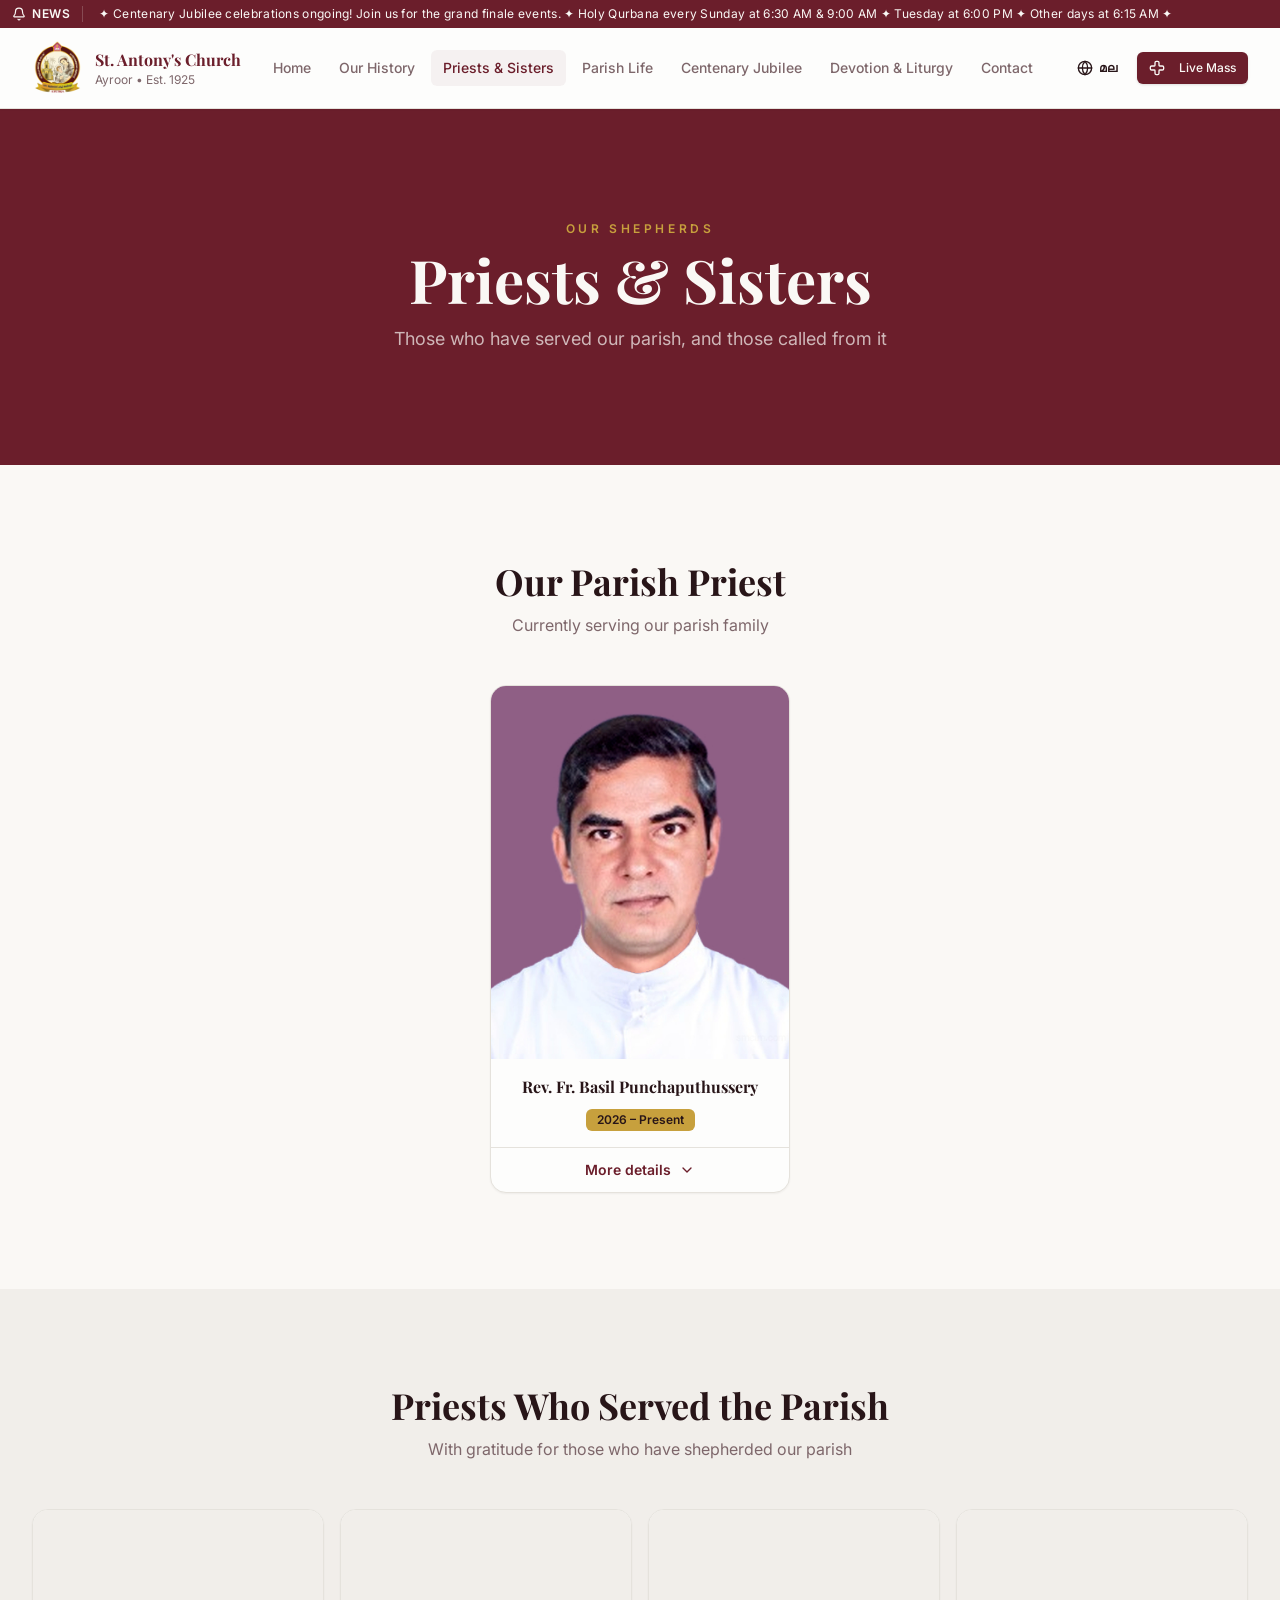
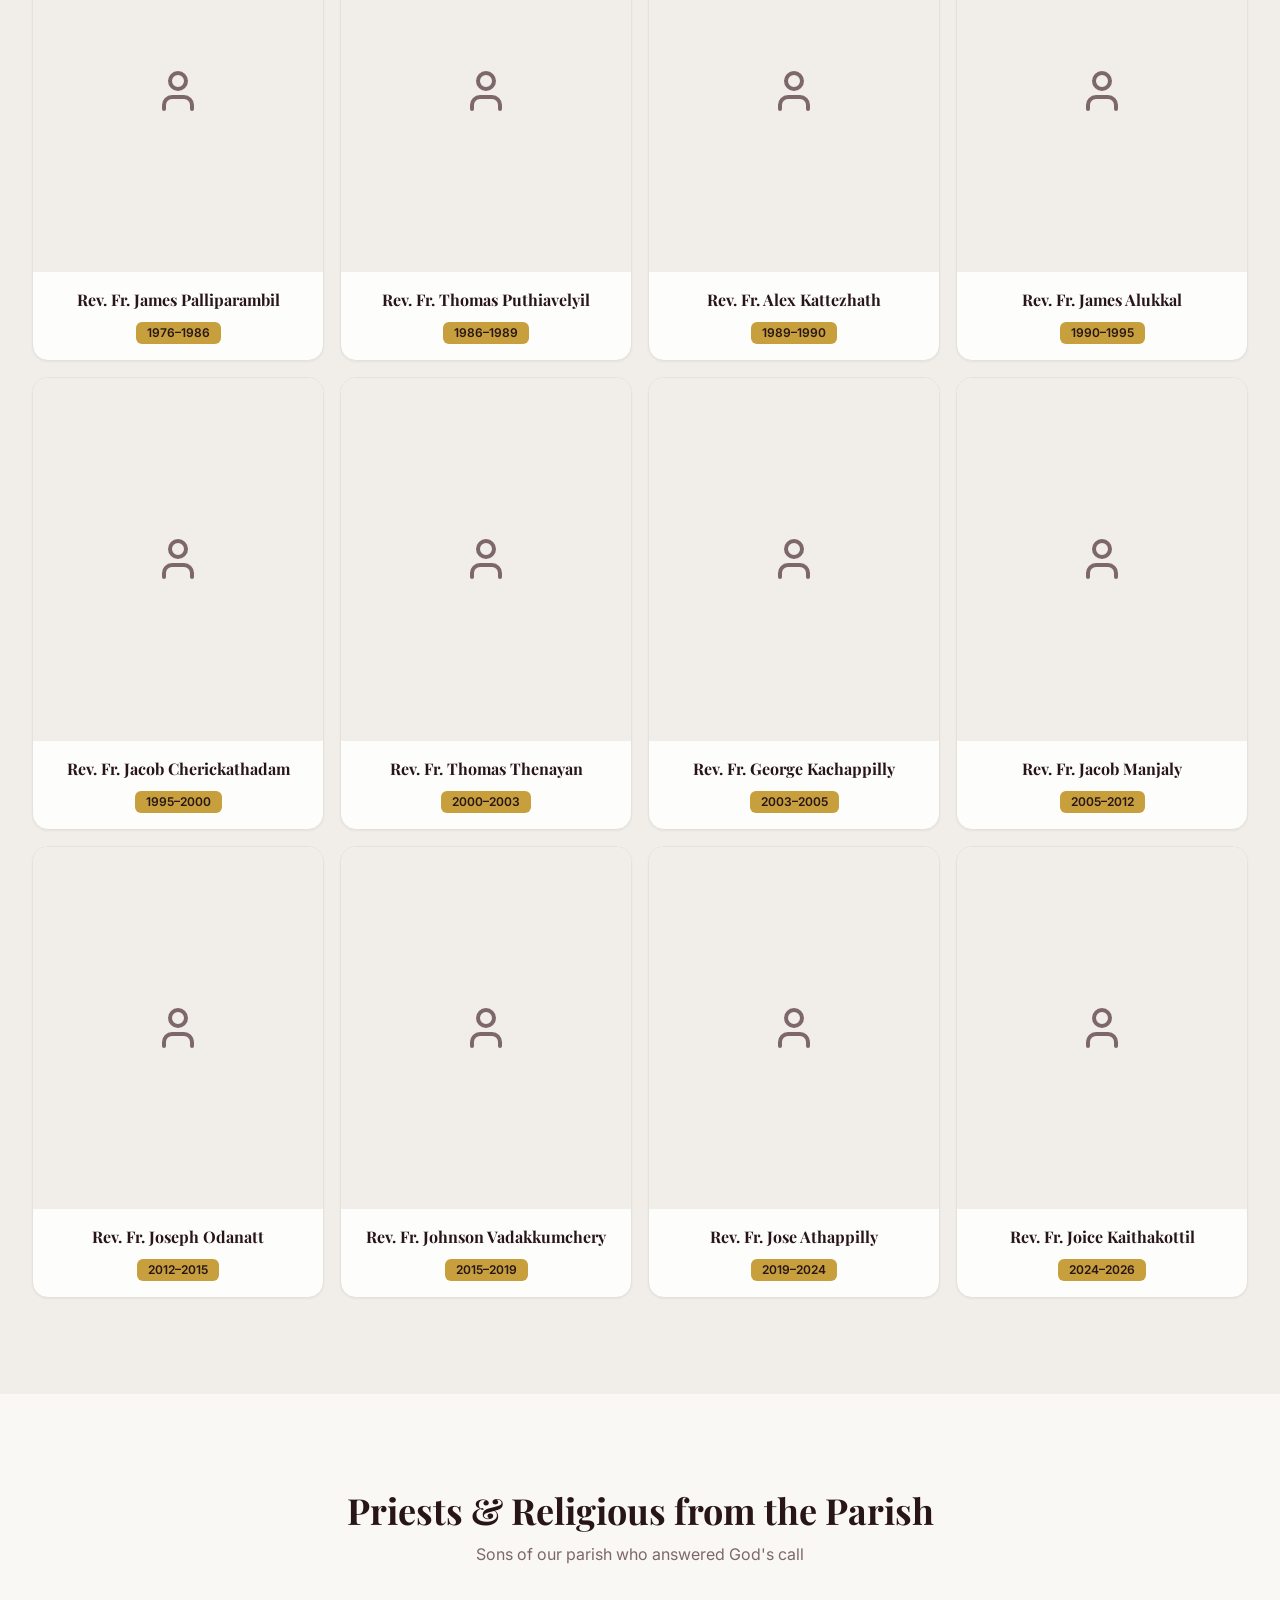
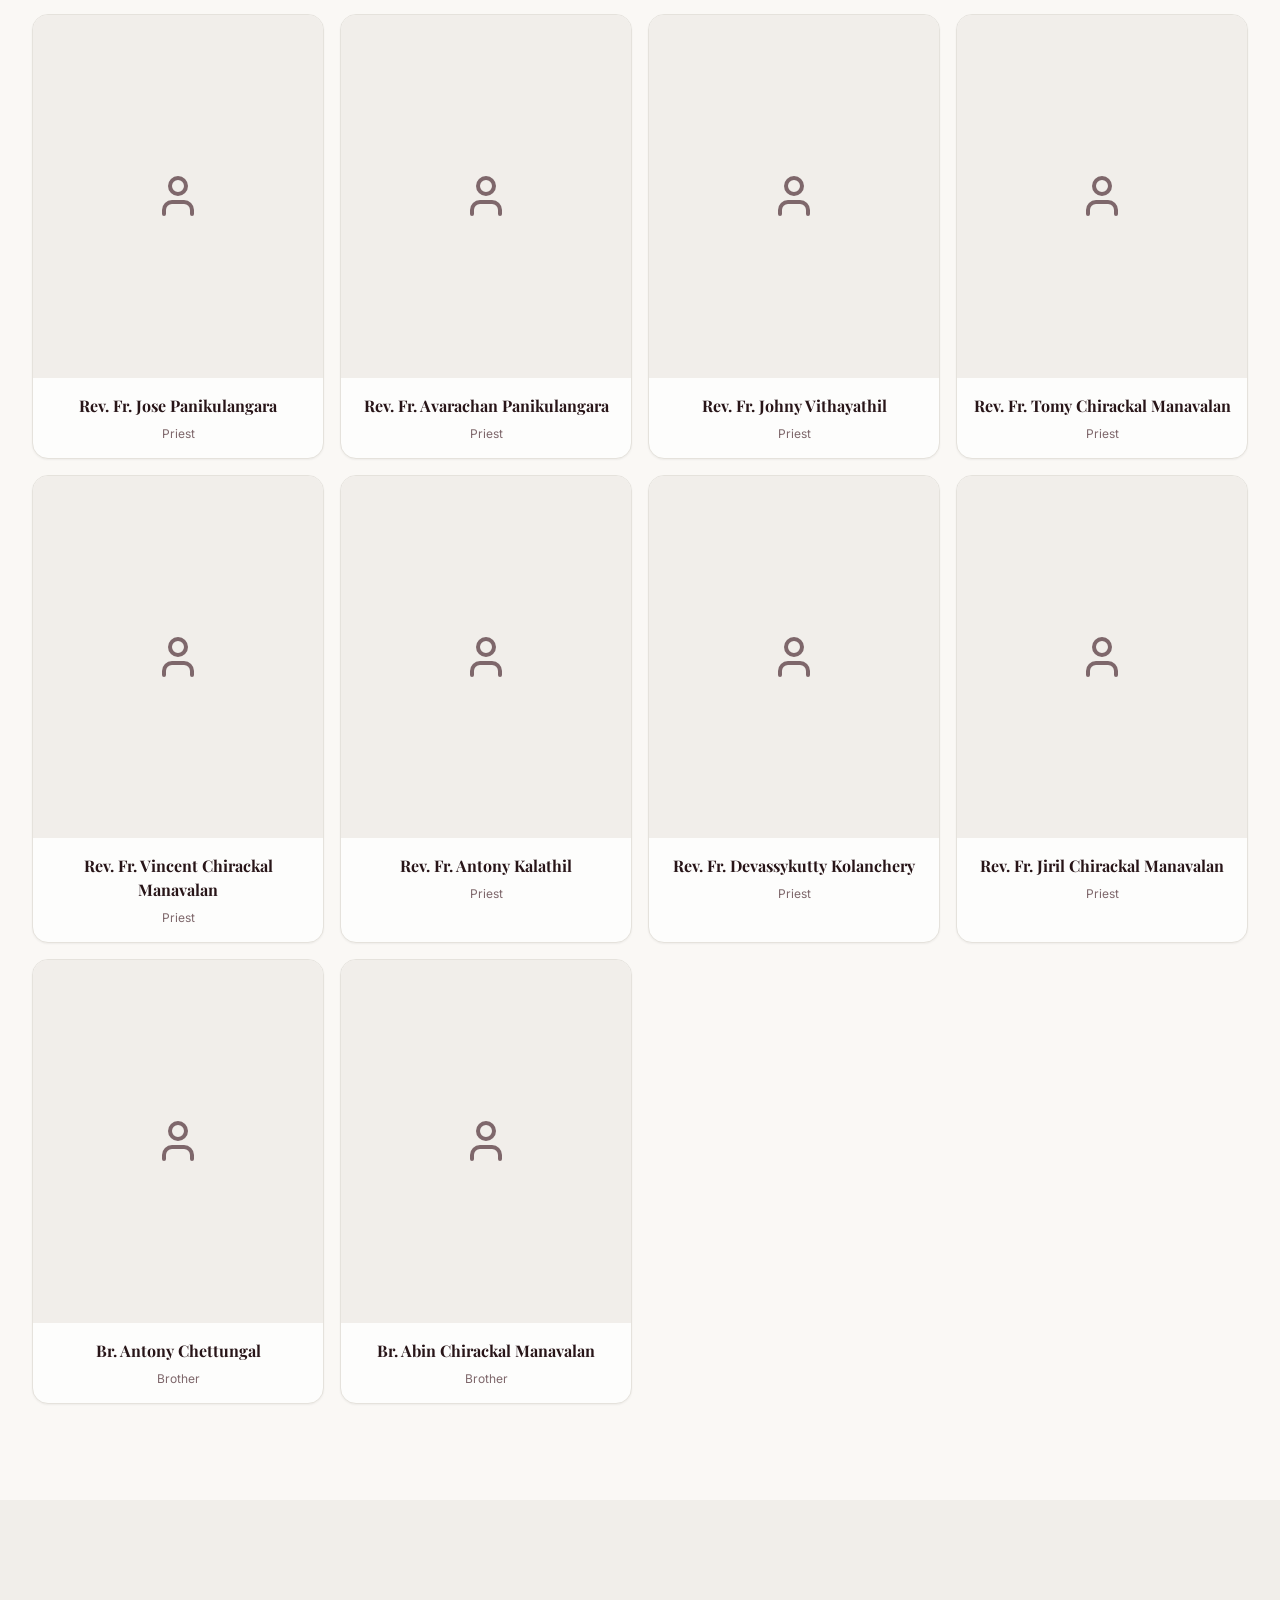
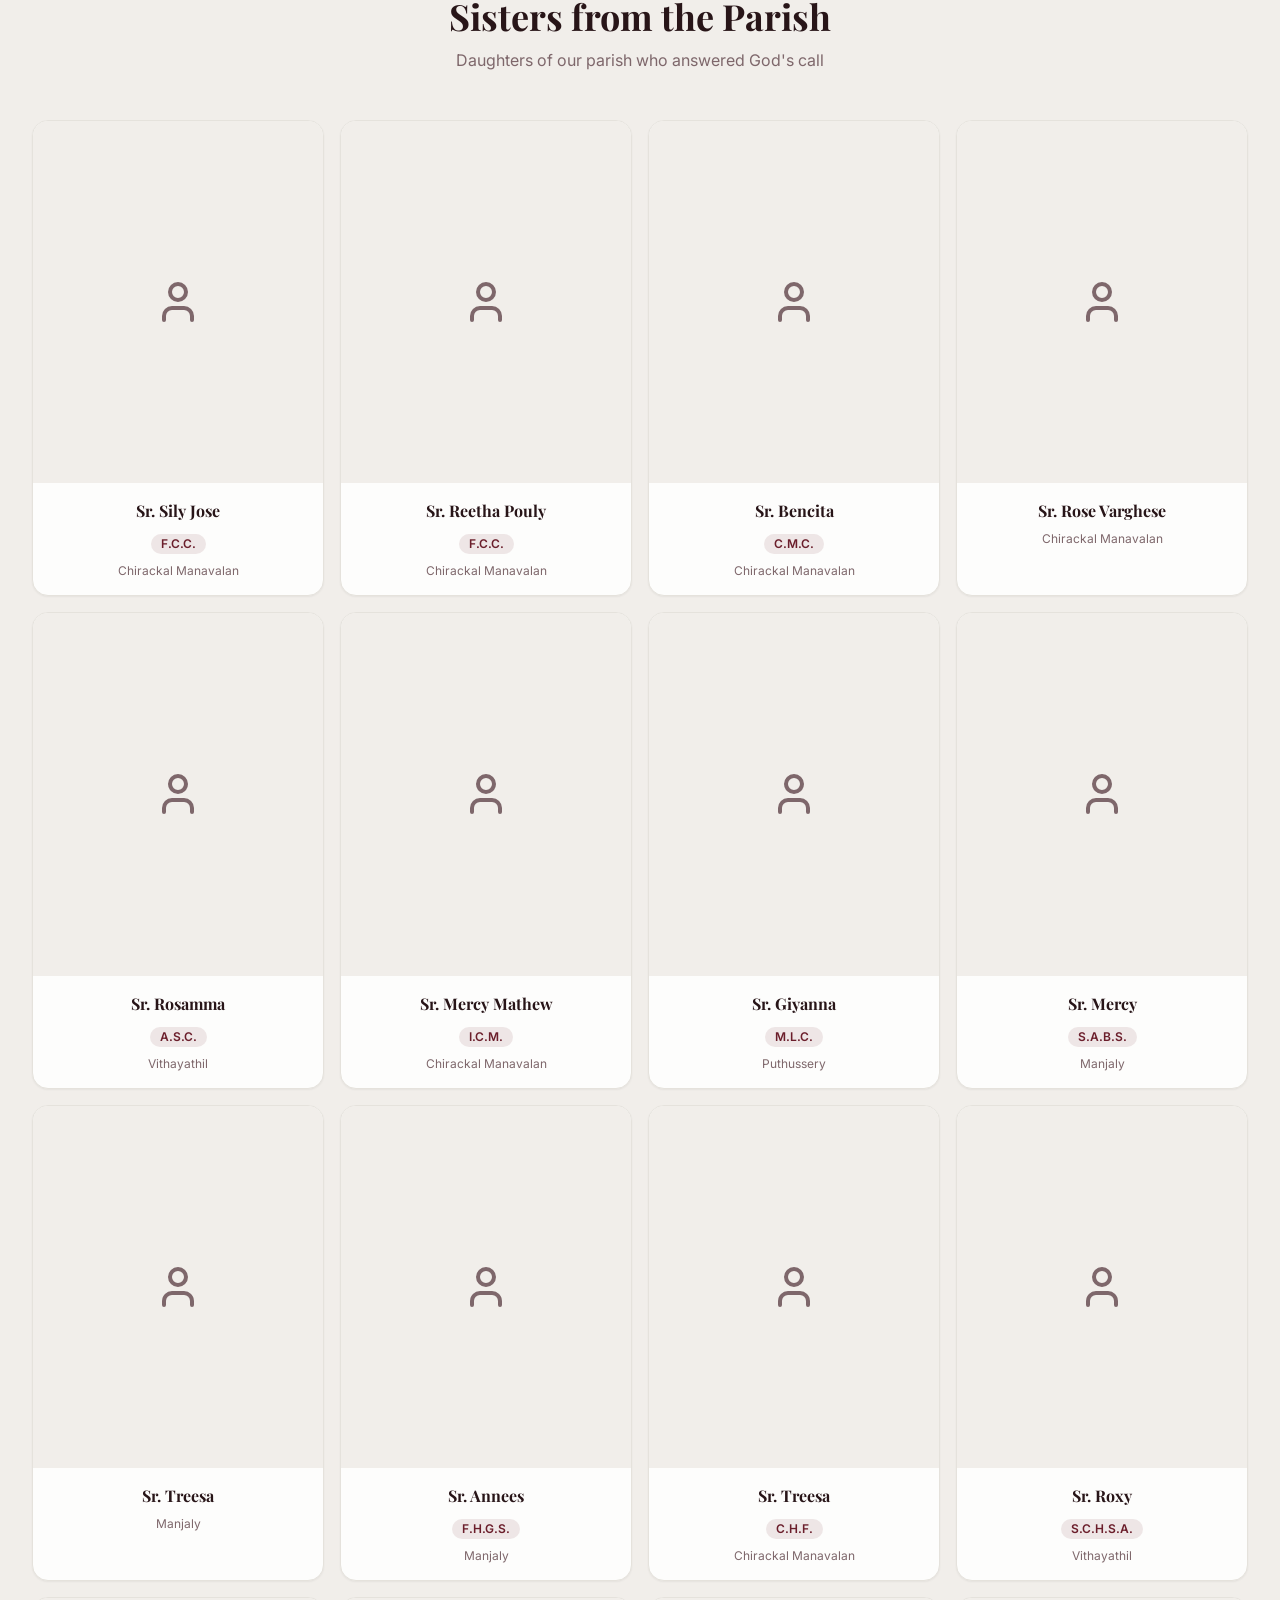
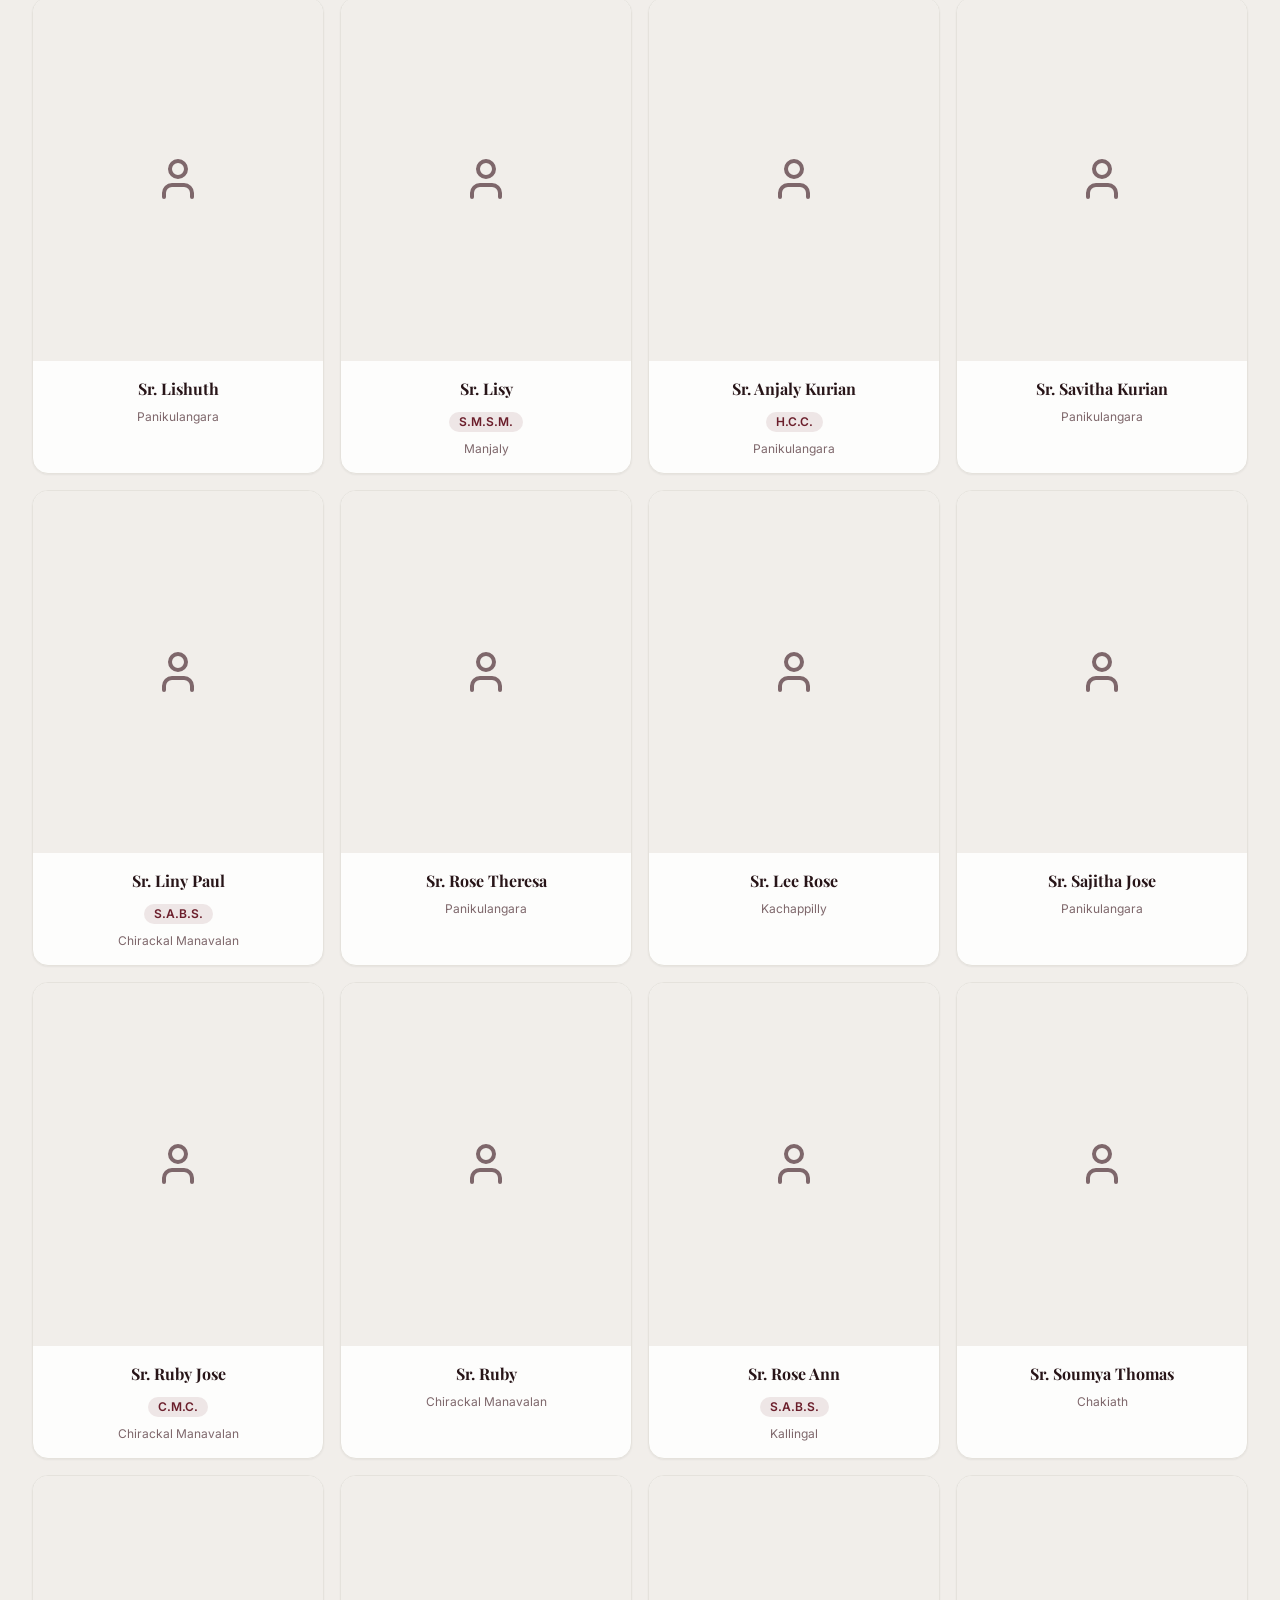
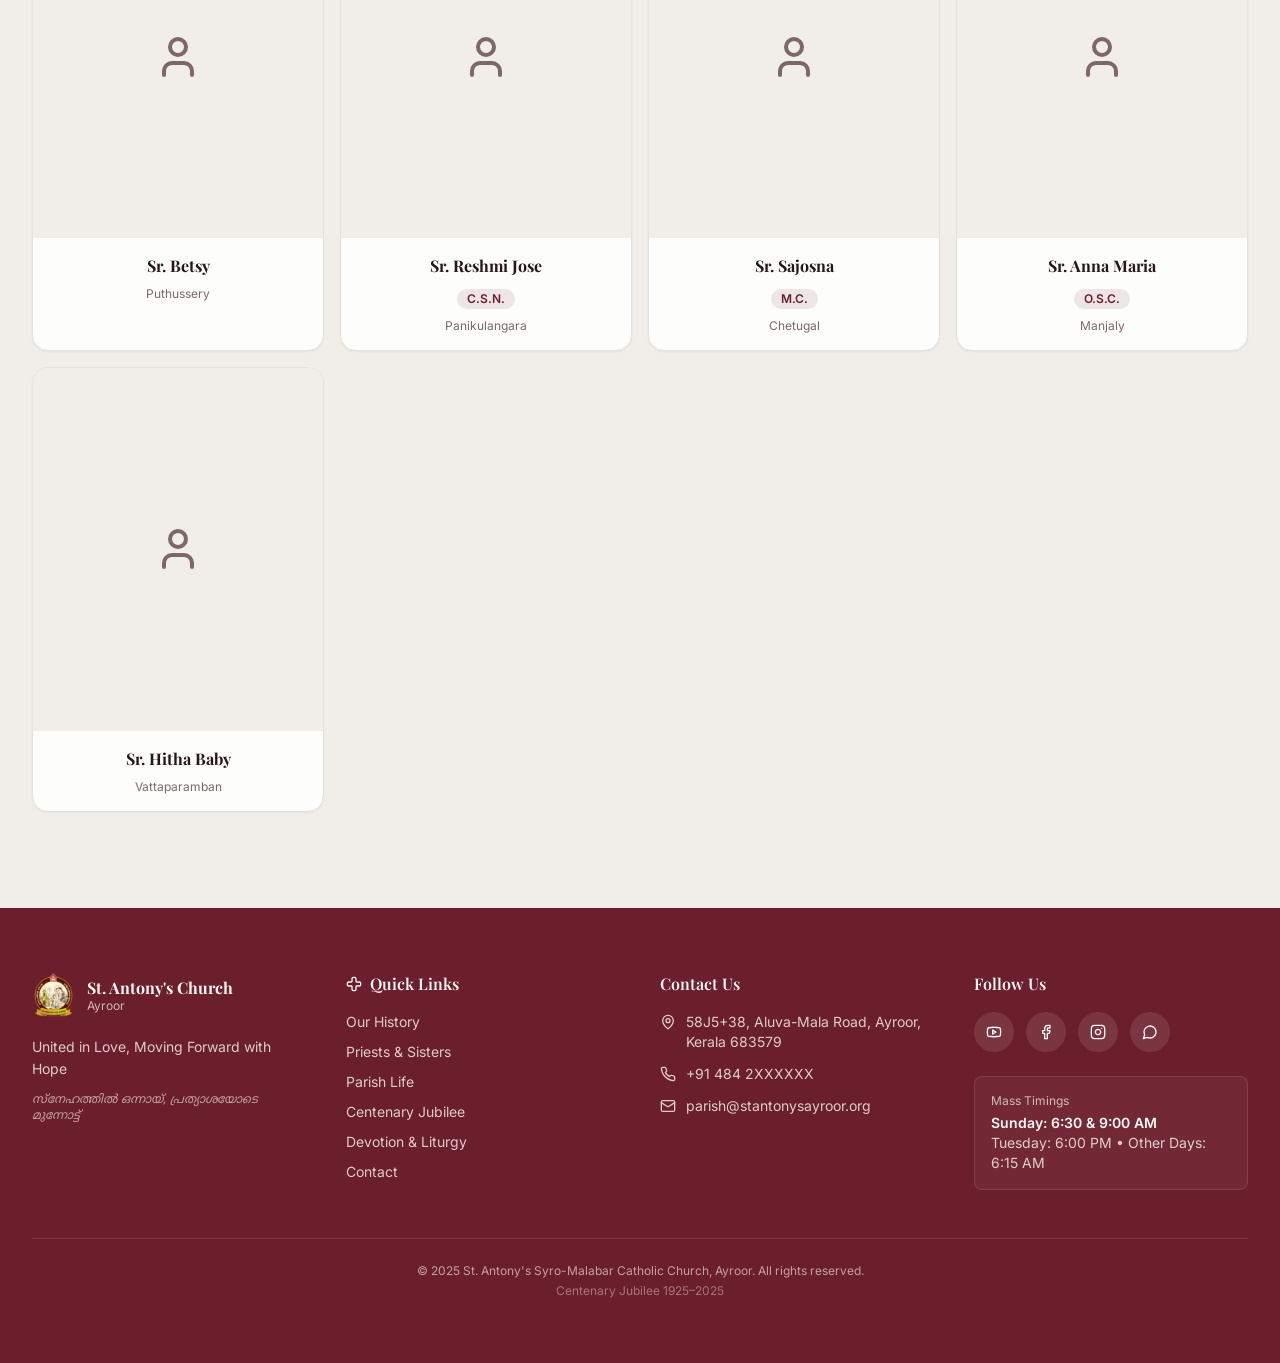
==== commit e705531b: "Put current priest's details in a "More details" dropdown The card now matches every other priest ca" ====
--- a/clergy.html
+++ b/clergy.html
@@ -11,7 +11,7 @@
 <body class="min-h-screen flex flex-col">
 <div class="bg-primary text-primary-foreground py-1.5 overflow-hidden relative"><div class="flex items-center"><div class="flex-shrink-0 px-3 flex items-center gap-1.5 border-r border-primary-foreground/20 z-10 bg-primary"><svg xmlns="http://www.w3.org/2000/svg" width="24" height="24" viewBox="0 0 24 24" fill="none" stroke="currentColor" stroke-width="2" stroke-linecap="round" stroke-linejoin="round" class="lucide lucide-bell w-3.5 h-3.5"><path d="M10.268 21a2 2 0 0 0 3.464 0"></path><path d="M3.262 15.326A1 1 0 0 0 4 17h16a1 1 0 0 0 .74-1.673C19.41 13.956 18 12.499 18 8A6 6 0 0 0 6 8c0 4.499-1.411 5.956-2.738 7.326"></path></svg><span class="text-xs font-body font-semibold uppercase tracking-wider hidden sm:inline">News</span></div><div class="overflow-hidden flex-1"><p class="animate-ticker whitespace-nowrap text-xs font-body tracking-wide pl-4">&#10022; Centenary Jubilee celebrations ongoing! Join us for the grand finale events. &#10022; Holy Qurbana every Sunday at 6:30 AM &amp; 9:00 AM &#10022; Tuesday at 6:00 PM &#10022; Other days at 6:15 AM &#10022;</p></div></div></div><nav class="bg-card/95 backdrop-blur-md shadow-sm sticky top-0 z-50 border-b border-border"><div class="max-w-7xl mx-auto px-4 sm:px-6 lg:px-8"><div class="flex items-center justify-between h-16 md:h-20"><a class="flex items-center gap-3 flex-shrink-0" href="index.html"><img src="assets/images/logo.png" alt="Church Logo" class="h-10 md:h-14 w-auto"><div class="hidden sm:block"><p class="font-heading text-sm md:text-base font-bold text-primary leading-tight">St. Antony's Church</p><p class="text-[10px] md:text-xs text-muted-foreground font-body">Ayroor &bull; Est. 1925</p></div></a><div class="hidden lg:flex items-center gap-1"><a class="px-3 py-2 text-sm font-body font-medium rounded-md transition-colors text-muted-foreground hover:text-primary hover:bg-primary/5" href="index.html">Home</a><a class="px-3 py-2 text-sm font-body font-medium rounded-md transition-colors text-muted-foreground hover:text-primary hover:bg-primary/5" href="history.html">Our History</a><a class="px-3 py-2 text-sm font-body font-medium rounded-md transition-colors text-primary bg-primary/5" href="clergy.html">Priests &amp; Sisters</a><a class="px-3 py-2 text-sm font-body font-medium rounded-md transition-colors text-muted-foreground hover:text-primary hover:bg-primary/5" href="parish-life.html">Parish Life</a><a class="px-3 py-2 text-sm font-body font-medium rounded-md transition-colors text-muted-foreground hover:text-primary hover:bg-primary/5" href="jubilee.html">Centenary Jubilee</a><a class="px-3 py-2 text-sm font-body font-medium rounded-md transition-colors text-muted-foreground hover:text-primary hover:bg-primary/5" href="devotion.html">Devotion &amp; Liturgy</a><a class="px-3 py-2 text-sm font-body font-medium rounded-md transition-colors text-muted-foreground hover:text-primary hover:bg-primary/5" href="contact.html">Contact</a></div><div class="flex items-center gap-2"><button onclick="toggleLanguage(this)" class="inline-flex items-center justify-center whitespace-nowrap transition-colors focus-visible:outline-none focus-visible:ring-1 focus-visible:ring-ring disabled:pointer-events-none disabled:opacity-50 [&_svg]:pointer-events-none [&_svg]:size-4 [&_svg]:shrink-0 hover:bg-accent hover:text-accent-foreground h-8 rounded-md px-3 text-xs font-body font-semibold gap-1.5"><svg xmlns="http://www.w3.org/2000/svg" width="24" height="24" viewBox="0 0 24 24" fill="none" stroke="currentColor" stroke-width="2" stroke-linecap="round" stroke-linejoin="round" class="lucide lucide-globe w-4 h-4"><circle cx="12" cy="12" r="10"></circle><path d="M12 2a14.5 14.5 0 0 0 0 20 14.5 14.5 0 0 0 0-20"></path><path d="M2 12h20"></path></svg>മല</button><a class="items-center justify-center gap-2 whitespace-nowrap font-medium transition-colors focus-visible:outline-none focus-visible:ring-1 focus-visible:ring-ring disabled:pointer-events-none disabled:opacity-50 [&_svg]:pointer-events-none [&_svg]:size-4 [&_svg]:shrink-0 text-primary-foreground shadow h-8 rounded-md px-3 hidden md:flex font-body text-xs bg-primary hover:bg-primary/90" href="devotion.html"><svg xmlns="http://www.w3.org/2000/svg" width="24" height="24" viewBox="0 0 24 24" fill="none" stroke="currentColor" stroke-width="2" stroke-linecap="round" stroke-linejoin="round" class="lucide lucide-cross w-3.5 h-3.5 mr-1.5"><path d="M4 9a2 2 0 0 0-2 2v2a2 2 0 0 0 2 2h4a1 1 0 0 1 1 1v4a2 2 0 0 0 2 2h2a2 2 0 0 0 2-2v-4a1 1 0 0 1 1-1h4a2 2 0 0 0 2-2v-2a2 2 0 0 0-2-2h-4a1 1 0 0 1-1-1V4a2 2 0 0 0-2-2h-2a2 2 0 0 0-2 2v4a1 1 0 0 1-1 1z"></path></svg>Live Mass</a><button onclick="toggleMobileMenu()" class="lg:hidden p-2 text-foreground"><svg xmlns="http://www.w3.org/2000/svg" width="24" height="24" viewBox="0 0 24 24" fill="none" stroke="currentColor" stroke-width="2" stroke-linecap="round" stroke-linejoin="round" class="lucide lucide-menu w-5 h-5"><line x1="4" x2="20" y1="12" y2="12"></line><line x1="4" x2="20" y1="6" y2="6"></line><line x1="4" x2="20" y1="18" y2="18"></line></svg></button></div></div><div id="mobile-menu" class="hidden lg:hidden pb-4"><a class="block px-4 py-3 text-sm font-body font-medium rounded-md text-muted-foreground hover:text-primary hover:bg-primary/5" href="index.html">Home</a><a class="block px-4 py-3 text-sm font-body font-medium rounded-md text-muted-foreground hover:text-primary hover:bg-primary/5" href="history.html">Our History</a><a class="block px-4 py-3 text-sm font-body font-medium rounded-md text-primary bg-primary/5" href="clergy.html">Priests & Sisters</a><a class="block px-4 py-3 text-sm font-body font-medium rounded-md text-muted-foreground hover:text-primary hover:bg-primary/5" href="parish-life.html">Parish Life</a><a class="block px-4 py-3 text-sm font-body font-medium rounded-md text-muted-foreground hover:text-primary hover:bg-primary/5" href="jubilee.html">Centenary Jubilee</a><a class="block px-4 py-3 text-sm font-body font-medium rounded-md text-muted-foreground hover:text-primary hover:bg-primary/5" href="devotion.html">Devotion & Liturgy</a><a class="block px-4 py-3 text-sm font-body font-medium rounded-md text-muted-foreground hover:text-primary hover:bg-primary/5" href="contact.html">Contact</a></div></div></nav>
 <main class="flex-1">
-<div><section class="py-20 md:py-28 bg-primary"><div class="max-w-7xl mx-auto px-4 sm:px-6 lg:px-8 text-center"><div><p class="font-body text-xs tracking-[0.3em] uppercase text-secondary font-semibold mb-3">Our Shepherds</p><h1 class="font-heading text-4xl md:text-6xl font-bold text-primary-foreground mb-4">Priests &amp; Sisters</h1><p class="font-body text-primary-foreground/70 text-lg max-w-xl mx-auto">Those who have served our parish, and those called from it</p></div></div></section><section class="py-16 md:py-24 bg-background"><div class="max-w-7xl mx-auto px-4 sm:px-6 lg:px-8"><div class="text-center mb-12"><h2 class="font-heading text-3xl md:text-4xl font-bold text-foreground mb-3">Our Parish Priest</h2><p class="font-body text-muted-foreground">Currently serving our parish family</p></div><div class="max-w-4xl mx-auto rounded-2xl border border-border bg-card overflow-hidden shadow-lg"><div class="grid grid-cols-1 md:grid-cols-2 items-center"><div style="aspect-ratio: 4 / 5;"><img src="assets/images/clergy/fr-basil-punchaputhussery.png" alt="Rev. Fr. Basil Punchaputhussery" class="w-full h-full object-cover"></div><div class="p-8"><h3 class="font-heading text-2xl font-bold text-foreground mb-3">Rev. Fr. Basil Punchaputhussery</h3><div class="inline-flex items-center rounded-md border px-2.5 py-0.5 text-xs transition-colors focus:outline-none focus:ring-2 focus:ring-ring focus:ring-offset-2 border-transparent bg-secondary text-secondary-foreground hover:bg-secondary/80 font-body font-semibold mb-4">2026 &ndash; Present</div><div class="py-3 border-b border-border last:border-0"><p class="font-body text-xs uppercase tracking-wider text-muted-foreground">Feast</p><p class="font-body text-sm font-semibold text-foreground">January 02</p></div><div class="py-3 border-b border-border last:border-0"><p class="font-body text-xs uppercase tracking-wider text-muted-foreground">Native Parish</p><p class="font-body text-sm font-semibold text-foreground">Kizhakkambalam &ndash; St. Antony Forane Church</p></div><div class="py-3 border-b border-border last:border-0"><p class="font-body text-xs uppercase tracking-wider text-muted-foreground">Ordination</p><p class="font-body text-sm font-semibold text-foreground">02 January 1990</p></div><div class="py-3 border-b border-border last:border-0"><p class="font-body text-xs uppercase tracking-wider text-muted-foreground">Email</p><p class="font-body text-sm font-semibold text-foreground"><a href="mailto:bpsserry@gmail.com" class="hover:text-primary transition-colors">bpsserry@gmail.com</a></p></div></div></div></div></div></section><section class="py-16 md:py-24 bg-muted"><div class="max-w-7xl mx-auto px-4 sm:px-6 lg:px-8"><div class="text-center mb-12"><h2 class="font-heading text-3xl md:text-4xl font-bold text-foreground mb-3">Priests Who Served the Parish</h2><p class="font-body text-muted-foreground">With gratitude for those who have shepherded our parish</p></div><div class="grid grid-cols-2 md:grid-cols-4 gap-4"><div class="rounded-2xl border border-border bg-card overflow-hidden shadow-sm hover:shadow-lg transition-shadow text-center h-full"><div class="bg-muted flex items-center justify-center text-muted-foreground" data-photo-placeholder style="aspect-ratio: 4 / 5;"><svg xmlns="http://www.w3.org/2000/svg" width="24" height="24" viewBox="0 0 24 24" fill="none" stroke="currentColor" stroke-width="2" stroke-linecap="round" stroke-linejoin="round" class="lucide lucide-user w-12 h-12"><path d="M19 21v-2a4 4 0 0 0-4-4H9a4 4 0 0 0-4 4v2"></path><circle cx="12" cy="7" r="4"></circle></svg></div><div class="p-4"><h3 class="font-heading text-base font-bold text-foreground mb-2">Rev. Fr. James Palliparambil</h3><div class="inline-flex items-center rounded-md border px-2.5 py-0.5 text-xs transition-colors focus:outline-none focus:ring-2 focus:ring-ring focus:ring-offset-2 border-transparent bg-secondary text-secondary-foreground hover:bg-secondary/80 font-body font-semibold">1976&ndash;1986</div></div></div><div class="rounded-2xl border border-border bg-card overflow-hidden shadow-sm hover:shadow-lg transition-shadow text-center h-full"><div class="bg-muted flex items-center justify-center text-muted-foreground" data-photo-placeholder style="aspect-ratio: 4 / 5;"><svg xmlns="http://www.w3.org/2000/svg" width="24" height="24" viewBox="0 0 24 24" fill="none" stroke="currentColor" stroke-width="2" stroke-linecap="round" stroke-linejoin="round" class="lucide lucide-user w-12 h-12"><path d="M19 21v-2a4 4 0 0 0-4-4H9a4 4 0 0 0-4 4v2"></path><circle cx="12" cy="7" r="4"></circle></svg></div><div class="p-4"><h3 class="font-heading text-base font-bold text-foreground mb-2">Rev. Fr. Thomas Puthiavelyil</h3><div class="inline-flex items-center rounded-md border px-2.5 py-0.5 text-xs transition-colors focus:outline-none focus:ring-2 focus:ring-ring focus:ring-offset-2 border-transparent bg-secondary text-secondary-foreground hover:bg-secondary/80 font-body font-semibold">1986&ndash;1989</div></div></div><div class="rounded-2xl border border-border bg-card overflow-hidden shadow-sm hover:shadow-lg transition-shadow text-center h-full"><div class="bg-muted flex items-center justify-center text-muted-foreground" data-photo-placeholder style="aspect-ratio: 4 / 5;"><svg xmlns="http://www.w3.org/2000/svg" width="24" height="24" viewBox="0 0 24 24" fill="none" stroke="currentColor" stroke-width="2" stroke-linecap="round" stroke-linejoin="round" class="lucide lucide-user w-12 h-12"><path d="M19 21v-2a4 4 0 0 0-4-4H9a4 4 0 0 0-4 4v2"></path><circle cx="12" cy="7" r="4"></circle></svg></div><div class="p-4"><h3 class="font-heading text-base font-bold text-foreground mb-2">Rev. Fr. Alex Kattezhath</h3><div class="inline-flex items-center rounded-md border px-2.5 py-0.5 text-xs transition-colors focus:outline-none focus:ring-2 focus:ring-ring focus:ring-offset-2 border-transparent bg-secondary text-secondary-foreground hover:bg-secondary/80 font-body font-semibold">1989&ndash;1990</div></div></div><div class="rounded-2xl border border-border bg-card overflow-hidden shadow-sm hover:shadow-lg transition-shadow text-center h-full"><div class="bg-muted flex items-center justify-center text-muted-foreground" data-photo-placeholder style="aspect-ratio: 4 / 5;"><svg xmlns="http://www.w3.org/2000/svg" width="24" height="24" viewBox="0 0 24 24" fill="none" stroke="currentColor" stroke-width="2" stroke-linecap="round" stroke-linejoin="round" class="lucide lucide-user w-12 h-12"><path d="M19 21v-2a4 4 0 0 0-4-4H9a4 4 0 0 0-4 4v2"></path><circle cx="12" cy="7" r="4"></circle></svg></div><div class="p-4"><h3 class="font-heading text-base font-bold text-foreground mb-2">Rev. Fr. James Alukkal</h3><div class="inline-flex items-center rounded-md border px-2.5 py-0.5 text-xs transition-colors focus:outline-none focus:ring-2 focus:ring-ring focus:ring-offset-2 border-transparent bg-secondary text-secondary-foreground hover:bg-secondary/80 font-body font-semibold">1990&ndash;1995</div></div></div><div class="rounded-2xl border border-border bg-card overflow-hidden shadow-sm hover:shadow-lg transition-shadow text-center h-full"><div class="bg-muted flex items-center justify-center text-muted-foreground" data-photo-placeholder style="aspect-ratio: 4 / 5;"><svg xmlns="http://www.w3.org/2000/svg" width="24" height="24" viewBox="0 0 24 24" fill="none" stroke="currentColor" stroke-width="2" stroke-linecap="round" stroke-linejoin="round" class="lucide lucide-user w-12 h-12"><path d="M19 21v-2a4 4 0 0 0-4-4H9a4 4 0 0 0-4 4v2"></path><circle cx="12" cy="7" r="4"></circle></svg></div><div class="p-4"><h3 class="font-heading text-base font-bold text-foreground mb-2">Rev. Fr. Jacob Cherickathadam</h3><div class="inline-flex items-center rounded-md border px-2.5 py-0.5 text-xs transition-colors focus:outline-none focus:ring-2 focus:ring-ring focus:ring-offset-2 border-transparent bg-secondary text-secondary-foreground hover:bg-secondary/80 font-body font-semibold">1995&ndash;2000</div></div></div><div class="rounded-2xl border border-border bg-card overflow-hidden shadow-sm hover:shadow-lg transition-shadow text-center h-full"><div class="bg-muted flex items-center justify-center text-muted-foreground" data-photo-placeholder style="aspect-ratio: 4 / 5;"><svg xmlns="http://www.w3.org/2000/svg" width="24" height="24" viewBox="0 0 24 24" fill="none" stroke="currentColor" stroke-width="2" stroke-linecap="round" stroke-linejoin="round" class="lucide lucide-user w-12 h-12"><path d="M19 21v-2a4 4 0 0 0-4-4H9a4 4 0 0 0-4 4v2"></path><circle cx="12" cy="7" r="4"></circle></svg></div><div class="p-4"><h3 class="font-heading text-base font-bold text-foreground mb-2">Rev. Fr. Thomas Thenayan</h3><div class="inline-flex items-center rounded-md border px-2.5 py-0.5 text-xs transition-colors focus:outline-none focus:ring-2 focus:ring-ring focus:ring-offset-2 border-transparent bg-secondary text-secondary-foreground hover:bg-secondary/80 font-body font-semibold">2000&ndash;2003</div></div></div><div class="rounded-2xl border border-border bg-card overflow-hidden shadow-sm hover:shadow-lg transition-shadow text-center h-full"><div class="bg-muted flex items-center justify-center text-muted-foreground" data-photo-placeholder style="aspect-ratio: 4 / 5;"><svg xmlns="http://www.w3.org/2000/svg" width="24" height="24" viewBox="0 0 24 24" fill="none" stroke="currentColor" stroke-width="2" stroke-linecap="round" stroke-linejoin="round" class="lucide lucide-user w-12 h-12"><path d="M19 21v-2a4 4 0 0 0-4-4H9a4 4 0 0 0-4 4v2"></path><circle cx="12" cy="7" r="4"></circle></svg></div><div class="p-4"><h3 class="font-heading text-base font-bold text-foreground mb-2">Rev. Fr. George Kachappilly</h3><div class="inline-flex items-center rounded-md border px-2.5 py-0.5 text-xs transition-colors focus:outline-none focus:ring-2 focus:ring-ring focus:ring-offset-2 border-transparent bg-secondary text-secondary-foreground hover:bg-secondary/80 font-body font-semibold">2003&ndash;2005</div></div></div><div class="rounded-2xl border border-border bg-card overflow-hidden shadow-sm hover:shadow-lg transition-shadow text-center h-full"><div class="bg-muted flex items-center justify-center text-muted-foreground" data-photo-placeholder style="aspect-ratio: 4 / 5;"><svg xmlns="http://www.w3.org/2000/svg" width="24" height="24" viewBox="0 0 24 24" fill="none" stroke="currentColor" stroke-width="2" stroke-linecap="round" stroke-linejoin="round" class="lucide lucide-user w-12 h-12"><path d="M19 21v-2a4 4 0 0 0-4-4H9a4 4 0 0 0-4 4v2"></path><circle cx="12" cy="7" r="4"></circle></svg></div><div class="p-4"><h3 class="font-heading text-base font-bold text-foreground mb-2">Rev. Fr. Jacob Manjaly</h3><div class="inline-flex items-center rounded-md border px-2.5 py-0.5 text-xs transition-colors focus:outline-none focus:ring-2 focus:ring-ring focus:ring-offset-2 border-transparent bg-secondary text-secondary-foreground hover:bg-secondary/80 font-body font-semibold">2005&ndash;2012</div></div></div><div class="rounded-2xl border border-border bg-card overflow-hidden shadow-sm hover:shadow-lg transition-shadow text-center h-full"><div class="bg-muted flex items-center justify-center text-muted-foreground" data-photo-placeholder style="aspect-ratio: 4 / 5;"><svg xmlns="http://www.w3.org/2000/svg" width="24" height="24" viewBox="0 0 24 24" fill="none" stroke="currentColor" stroke-width="2" stroke-linecap="round" stroke-linejoin="round" class="lucide lucide-user w-12 h-12"><path d="M19 21v-2a4 4 0 0 0-4-4H9a4 4 0 0 0-4 4v2"></path><circle cx="12" cy="7" r="4"></circle></svg></div><div class="p-4"><h3 class="font-heading text-base font-bold text-foreground mb-2">Rev. Fr. Joseph Odanatt</h3><div class="inline-flex items-center rounded-md border px-2.5 py-0.5 text-xs transition-colors focus:outline-none focus:ring-2 focus:ring-ring focus:ring-offset-2 border-transparent bg-secondary text-secondary-foreground hover:bg-secondary/80 font-body font-semibold">2012&ndash;2015</div></div></div><div class="rounded-2xl border border-border bg-card overflow-hidden shadow-sm hover:shadow-lg transition-shadow text-center h-full"><div class="bg-muted flex items-center justify-center text-muted-foreground" data-photo-placeholder style="aspect-ratio: 4 / 5;"><svg xmlns="http://www.w3.org/2000/svg" width="24" height="24" viewBox="0 0 24 24" fill="none" stroke="currentColor" stroke-width="2" stroke-linecap="round" stroke-linejoin="round" class="lucide lucide-user w-12 h-12"><path d="M19 21v-2a4 4 0 0 0-4-4H9a4 4 0 0 0-4 4v2"></path><circle cx="12" cy="7" r="4"></circle></svg></div><div class="p-4"><h3 class="font-heading text-base font-bold text-foreground mb-2">Rev. Fr. Johnson Vadakkumchery</h3><div class="inline-flex items-center rounded-md border px-2.5 py-0.5 text-xs transition-colors focus:outline-none focus:ring-2 focus:ring-ring focus:ring-offset-2 border-transparent bg-secondary text-secondary-foreground hover:bg-secondary/80 font-body font-semibold">2015&ndash;2019</div></div></div><div class="rounded-2xl border border-border bg-card overflow-hidden shadow-sm hover:shadow-lg transition-shadow text-center h-full"><div class="bg-muted flex items-center justify-center text-muted-foreground" data-photo-placeholder style="aspect-ratio: 4 / 5;"><svg xmlns="http://www.w3.org/2000/svg" width="24" height="24" viewBox="0 0 24 24" fill="none" stroke="currentColor" stroke-width="2" stroke-linecap="round" stroke-linejoin="round" class="lucide lucide-user w-12 h-12"><path d="M19 21v-2a4 4 0 0 0-4-4H9a4 4 0 0 0-4 4v2"></path><circle cx="12" cy="7" r="4"></circle></svg></div><div class="p-4"><h3 class="font-heading text-base font-bold text-foreground mb-2">Rev. Fr. Jose Athappilly</h3><div class="inline-flex items-center rounded-md border px-2.5 py-0.5 text-xs transition-colors focus:outline-none focus:ring-2 focus:ring-ring focus:ring-offset-2 border-transparent bg-secondary text-secondary-foreground hover:bg-secondary/80 font-body font-semibold">2019&ndash;2024</div></div></div><div class="rounded-2xl border border-border bg-card overflow-hidden shadow-sm hover:shadow-lg transition-shadow text-center h-full"><div class="bg-muted flex items-center justify-center text-muted-foreground" data-photo-placeholder style="aspect-ratio: 4 / 5;"><svg xmlns="http://www.w3.org/2000/svg" width="24" height="24" viewBox="0 0 24 24" fill="none" stroke="currentColor" stroke-width="2" stroke-linecap="round" stroke-linejoin="round" class="lucide lucide-user w-12 h-12"><path d="M19 21v-2a4 4 0 0 0-4-4H9a4 4 0 0 0-4 4v2"></path><circle cx="12" cy="7" r="4"></circle></svg></div><div class="p-4"><h3 class="font-heading text-base font-bold text-foreground mb-2">Rev. Fr. Joice Kaithakottil</h3><div class="inline-flex items-center rounded-md border px-2.5 py-0.5 text-xs transition-colors focus:outline-none focus:ring-2 focus:ring-ring focus:ring-offset-2 border-transparent bg-secondary text-secondary-foreground hover:bg-secondary/80 font-body font-semibold">2024&ndash;2026</div></div></div></div></div></section><section class="py-16 md:py-24 bg-background"><div class="max-w-7xl mx-auto px-4 sm:px-6 lg:px-8"><div class="text-center mb-12"><h2 class="font-heading text-3xl md:text-4xl font-bold text-foreground mb-3">Priests &amp; Religious from the Parish</h2><p class="font-body text-muted-foreground">Sons of our parish who answered God's call</p></div><div class="grid grid-cols-2 md:grid-cols-4 gap-4"><div class="rounded-2xl border border-border bg-card overflow-hidden shadow-sm hover:shadow-lg transition-shadow text-center h-full"><div class="bg-muted flex items-center justify-center text-muted-foreground" data-photo-placeholder style="aspect-ratio: 4 / 5;"><svg xmlns="http://www.w3.org/2000/svg" width="24" height="24" viewBox="0 0 24 24" fill="none" stroke="currentColor" stroke-width="2" stroke-linecap="round" stroke-linejoin="round" class="lucide lucide-user w-12 h-12"><path d="M19 21v-2a4 4 0 0 0-4-4H9a4 4 0 0 0-4 4v2"></path><circle cx="12" cy="7" r="4"></circle></svg></div><div class="p-4"><h3 class="font-heading text-base font-bold text-foreground mb-2">Rev. Fr. Jose Panikulangara</h3><p class="font-body text-xs text-muted-foreground">Priest</p></div></div><div class="rounded-2xl border border-border bg-card overflow-hidden shadow-sm hover:shadow-lg transition-shadow text-center h-full"><div class="bg-muted flex items-center justify-center text-muted-foreground" data-photo-placeholder style="aspect-ratio: 4 / 5;"><svg xmlns="http://www.w3.org/2000/svg" width="24" height="24" viewBox="0 0 24 24" fill="none" stroke="currentColor" stroke-width="2" stroke-linecap="round" stroke-linejoin="round" class="lucide lucide-user w-12 h-12"><path d="M19 21v-2a4 4 0 0 0-4-4H9a4 4 0 0 0-4 4v2"></path><circle cx="12" cy="7" r="4"></circle></svg></div><div class="p-4"><h3 class="font-heading text-base font-bold text-foreground mb-2">Rev. Fr. Avarachan Panikulangara</h3><p class="font-body text-xs text-muted-foreground">Priest</p></div></div><div class="rounded-2xl border border-border bg-card overflow-hidden shadow-sm hover:shadow-lg transition-shadow text-center h-full"><div class="bg-muted flex items-center justify-center text-muted-foreground" data-photo-placeholder style="aspect-ratio: 4 / 5;"><svg xmlns="http://www.w3.org/2000/svg" width="24" height="24" viewBox="0 0 24 24" fill="none" stroke="currentColor" stroke-width="2" stroke-linecap="round" stroke-linejoin="round" class="lucide lucide-user w-12 h-12"><path d="M19 21v-2a4 4 0 0 0-4-4H9a4 4 0 0 0-4 4v2"></path><circle cx="12" cy="7" r="4"></circle></svg></div><div class="p-4"><h3 class="font-heading text-base font-bold text-foreground mb-2">Rev. Fr. Johny Vithayathil</h3><p class="font-body text-xs text-muted-foreground">Priest</p></div></div><div class="rounded-2xl border border-border bg-card overflow-hidden shadow-sm hover:shadow-lg transition-shadow text-center h-full"><div class="bg-muted flex items-center justify-center text-muted-foreground" data-photo-placeholder style="aspect-ratio: 4 / 5;"><svg xmlns="http://www.w3.org/2000/svg" width="24" height="24" viewBox="0 0 24 24" fill="none" stroke="currentColor" stroke-width="2" stroke-linecap="round" stroke-linejoin="round" class="lucide lucide-user w-12 h-12"><path d="M19 21v-2a4 4 0 0 0-4-4H9a4 4 0 0 0-4 4v2"></path><circle cx="12" cy="7" r="4"></circle></svg></div><div class="p-4"><h3 class="font-heading text-base font-bold text-foreground mb-2">Rev. Fr. Tomy Chirackal Manavalan</h3><p class="font-body text-xs text-muted-foreground">Priest</p></div></div><div class="rounded-2xl border border-border bg-card overflow-hidden shadow-sm hover:shadow-lg transition-shadow text-center h-full"><div class="bg-muted flex items-center justify-center text-muted-foreground" data-photo-placeholder style="aspect-ratio: 4 / 5;"><svg xmlns="http://www.w3.org/2000/svg" width="24" height="24" viewBox="0 0 24 24" fill="none" stroke="currentColor" stroke-width="2" stroke-linecap="round" stroke-linejoin="round" class="lucide lucide-user w-12 h-12"><path d="M19 21v-2a4 4 0 0 0-4-4H9a4 4 0 0 0-4 4v2"></path><circle cx="12" cy="7" r="4"></circle></svg></div><div class="p-4"><h3 class="font-heading text-base font-bold text-foreground mb-2">Rev. Fr. Vincent Chirackal Manavalan</h3><p class="font-body text-xs text-muted-foreground">Priest</p></div></div><div class="rounded-2xl border border-border bg-card overflow-hidden shadow-sm hover:shadow-lg transition-shadow text-center h-full"><div class="bg-muted flex items-center justify-center text-muted-foreground" data-photo-placeholder style="aspect-ratio: 4 / 5;"><svg xmlns="http://www.w3.org/2000/svg" width="24" height="24" viewBox="0 0 24 24" fill="none" stroke="currentColor" stroke-width="2" stroke-linecap="round" stroke-linejoin="round" class="lucide lucide-user w-12 h-12"><path d="M19 21v-2a4 4 0 0 0-4-4H9a4 4 0 0 0-4 4v2"></path><circle cx="12" cy="7" r="4"></circle></svg></div><div class="p-4"><h3 class="font-heading text-base font-bold text-foreground mb-2">Rev. Fr. Antony Kalathil</h3><p class="font-body text-xs text-muted-foreground">Priest</p></div></div><div class="rounded-2xl border border-border bg-card overflow-hidden shadow-sm hover:shadow-lg transition-shadow text-center h-full"><div class="bg-muted flex items-center justify-center text-muted-foreground" data-photo-placeholder style="aspect-ratio: 4 / 5;"><svg xmlns="http://www.w3.org/2000/svg" width="24" height="24" viewBox="0 0 24 24" fill="none" stroke="currentColor" stroke-width="2" stroke-linecap="round" stroke-linejoin="round" class="lucide lucide-user w-12 h-12"><path d="M19 21v-2a4 4 0 0 0-4-4H9a4 4 0 0 0-4 4v2"></path><circle cx="12" cy="7" r="4"></circle></svg></div><div class="p-4"><h3 class="font-heading text-base font-bold text-foreground mb-2">Rev. Fr. Devassykutty Kolanchery</h3><p class="font-body text-xs text-muted-foreground">Priest</p></div></div><div class="rounded-2xl border border-border bg-card overflow-hidden shadow-sm hover:shadow-lg transition-shadow text-center h-full"><div class="bg-muted flex items-center justify-center text-muted-foreground" data-photo-placeholder style="aspect-ratio: 4 / 5;"><svg xmlns="http://www.w3.org/2000/svg" width="24" height="24" viewBox="0 0 24 24" fill="none" stroke="currentColor" stroke-width="2" stroke-linecap="round" stroke-linejoin="round" class="lucide lucide-user w-12 h-12"><path d="M19 21v-2a4 4 0 0 0-4-4H9a4 4 0 0 0-4 4v2"></path><circle cx="12" cy="7" r="4"></circle></svg></div><div class="p-4"><h3 class="font-heading text-base font-bold text-foreground mb-2">Rev. Fr. Jiril Chirackal Manavalan</h3><p class="font-body text-xs text-muted-foreground">Priest</p></div></div><div class="rounded-2xl border border-border bg-card overflow-hidden shadow-sm hover:shadow-lg transition-shadow text-center h-full"><div class="bg-muted flex items-center justify-center text-muted-foreground" data-photo-placeholder style="aspect-ratio: 4 / 5;"><svg xmlns="http://www.w3.org/2000/svg" width="24" height="24" viewBox="0 0 24 24" fill="none" stroke="currentColor" stroke-width="2" stroke-linecap="round" stroke-linejoin="round" class="lucide lucide-user w-12 h-12"><path d="M19 21v-2a4 4 0 0 0-4-4H9a4 4 0 0 0-4 4v2"></path><circle cx="12" cy="7" r="4"></circle></svg></div><div class="p-4"><h3 class="font-heading text-base font-bold text-foreground mb-2">Br. Antony Chettungal</h3><p class="font-body text-xs text-muted-foreground">Brother</p></div></div><div class="rounded-2xl border border-border bg-card overflow-hidden shadow-sm hover:shadow-lg transition-shadow text-center h-full"><div class="bg-muted flex items-center justify-center text-muted-foreground" data-photo-placeholder style="aspect-ratio: 4 / 5;"><svg xmlns="http://www.w3.org/2000/svg" width="24" height="24" viewBox="0 0 24 24" fill="none" stroke="currentColor" stroke-width="2" stroke-linecap="round" stroke-linejoin="round" class="lucide lucide-user w-12 h-12"><path d="M19 21v-2a4 4 0 0 0-4-4H9a4 4 0 0 0-4 4v2"></path><circle cx="12" cy="7" r="4"></circle></svg></div><div class="p-4"><h3 class="font-heading text-base font-bold text-foreground mb-2">Br. Abin Chirackal Manavalan</h3><p class="font-body text-xs text-muted-foreground">Brother</p></div></div></div></div></section><section class="py-16 md:py-24 bg-muted"><div class="max-w-7xl mx-auto px-4 sm:px-6 lg:px-8"><div class="text-center mb-12"><h2 class="font-heading text-3xl md:text-4xl font-bold text-foreground mb-3">Sisters from the Parish</h2><p class="font-body text-muted-foreground">Daughters of our parish who answered God's call</p></div><div class="grid grid-cols-2 md:grid-cols-4 gap-4"><div class="rounded-2xl border border-border bg-card overflow-hidden shadow-sm hover:shadow-lg transition-shadow text-center h-full"><div class="bg-muted flex items-center justify-center text-muted-foreground" data-photo-placeholder style="aspect-ratio: 4 / 5;"><svg xmlns="http://www.w3.org/2000/svg" width="24" height="24" viewBox="0 0 24 24" fill="none" stroke="currentColor" stroke-width="2" stroke-linecap="round" stroke-linejoin="round" class="lucide lucide-user w-12 h-12"><path d="M19 21v-2a4 4 0 0 0-4-4H9a4 4 0 0 0-4 4v2"></path><circle cx="12" cy="7" r="4"></circle></svg></div><div class="p-4"><h3 class="font-heading text-base font-bold text-foreground mb-2">Sr. Sily Jose</h3><div class="inline-flex items-center rounded-full px-2.5 py-0.5 text-xs font-body font-semibold bg-primary/10 text-primary">F.C.C.</div><p class="font-body text-xs text-muted-foreground mt-2">Chirackal Manavalan</p></div></div><div class="rounded-2xl border border-border bg-card overflow-hidden shadow-sm hover:shadow-lg transition-shadow text-center h-full"><div class="bg-muted flex items-center justify-center text-muted-foreground" data-photo-placeholder style="aspect-ratio: 4 / 5;"><svg xmlns="http://www.w3.org/2000/svg" width="24" height="24" viewBox="0 0 24 24" fill="none" stroke="currentColor" stroke-width="2" stroke-linecap="round" stroke-linejoin="round" class="lucide lucide-user w-12 h-12"><path d="M19 21v-2a4 4 0 0 0-4-4H9a4 4 0 0 0-4 4v2"></path><circle cx="12" cy="7" r="4"></circle></svg></div><div class="p-4"><h3 class="font-heading text-base font-bold text-foreground mb-2">Sr. Reetha Pouly</h3><div class="inline-flex items-center rounded-full px-2.5 py-0.5 text-xs font-body font-semibold bg-primary/10 text-primary">F.C.C.</div><p class="font-body text-xs text-muted-foreground mt-2">Chirackal Manavalan</p></div></div><div class="rounded-2xl border border-border bg-card overflow-hidden shadow-sm hover:shadow-lg transition-shadow text-center h-full"><div class="bg-muted flex items-center justify-center text-muted-foreground" data-photo-placeholder style="aspect-ratio: 4 / 5;"><svg xmlns="http://www.w3.org/2000/svg" width="24" height="24" viewBox="0 0 24 24" fill="none" stroke="currentColor" stroke-width="2" stroke-linecap="round" stroke-linejoin="round" class="lucide lucide-user w-12 h-12"><path d="M19 21v-2a4 4 0 0 0-4-4H9a4 4 0 0 0-4 4v2"></path><circle cx="12" cy="7" r="4"></circle></svg></div><div class="p-4"><h3 class="font-heading text-base font-bold text-foreground mb-2">Sr. Bencita</h3><div class="inline-flex items-center rounded-full px-2.5 py-0.5 text-xs font-body font-semibold bg-primary/10 text-primary">C.M.C.</div><p class="font-body text-xs text-muted-foreground mt-2">Chirackal Manavalan</p></div></div><div class="rounded-2xl border border-border bg-card overflow-hidden shadow-sm hover:shadow-lg transition-shadow text-center h-full"><div class="bg-muted flex items-center justify-center text-muted-foreground" data-photo-placeholder style="aspect-ratio: 4 / 5;"><svg xmlns="http://www.w3.org/2000/svg" width="24" height="24" viewBox="0 0 24 24" fill="none" stroke="currentColor" stroke-width="2" stroke-linecap="round" stroke-linejoin="round" class="lucide lucide-user w-12 h-12"><path d="M19 21v-2a4 4 0 0 0-4-4H9a4 4 0 0 0-4 4v2"></path><circle cx="12" cy="7" r="4"></circle></svg></div><div class="p-4"><h3 class="font-heading text-base font-bold text-foreground mb-2">Sr. Rose Varghese</h3><p class="font-body text-xs text-muted-foreground mt-2">Chirackal Manavalan</p></div></div><div class="rounded-2xl border border-border bg-card overflow-hidden shadow-sm hover:shadow-lg transition-shadow text-center h-full"><div class="bg-muted flex items-center justify-center text-muted-foreground" data-photo-placeholder style="aspect-ratio: 4 / 5;"><svg xmlns="http://www.w3.org/2000/svg" width="24" height="24" viewBox="0 0 24 24" fill="none" stroke="currentColor" stroke-width="2" stroke-linecap="round" stroke-linejoin="round" class="lucide lucide-user w-12 h-12"><path d="M19 21v-2a4 4 0 0 0-4-4H9a4 4 0 0 0-4 4v2"></path><circle cx="12" cy="7" r="4"></circle></svg></div><div class="p-4"><h3 class="font-heading text-base font-bold text-foreground mb-2">Sr. Rosamma</h3><div class="inline-flex items-center rounded-full px-2.5 py-0.5 text-xs font-body font-semibold bg-primary/10 text-primary">A.S.C.</div><p class="font-body text-xs text-muted-foreground mt-2">Vithayathil</p></div></div><div class="rounded-2xl border border-border bg-card overflow-hidden shadow-sm hover:shadow-lg transition-shadow text-center h-full"><div class="bg-muted flex items-center justify-center text-muted-foreground" data-photo-placeholder style="aspect-ratio: 4 / 5;"><svg xmlns="http://www.w3.org/2000/svg" width="24" height="24" viewBox="0 0 24 24" fill="none" stroke="currentColor" stroke-width="2" stroke-linecap="round" stroke-linejoin="round" class="lucide lucide-user w-12 h-12"><path d="M19 21v-2a4 4 0 0 0-4-4H9a4 4 0 0 0-4 4v2"></path><circle cx="12" cy="7" r="4"></circle></svg></div><div class="p-4"><h3 class="font-heading text-base font-bold text-foreground mb-2">Sr. Mercy Mathew</h3><div class="inline-flex items-center rounded-full px-2.5 py-0.5 text-xs font-body font-semibold bg-primary/10 text-primary">I.C.M.</div><p class="font-body text-xs text-muted-foreground mt-2">Chirackal Manavalan</p></div></div><div class="rounded-2xl border border-border bg-card overflow-hidden shadow-sm hover:shadow-lg transition-shadow text-center h-full"><div class="bg-muted flex items-center justify-center text-muted-foreground" data-photo-placeholder style="aspect-ratio: 4 / 5;"><svg xmlns="http://www.w3.org/2000/svg" width="24" height="24" viewBox="0 0 24 24" fill="none" stroke="currentColor" stroke-width="2" stroke-linecap="round" stroke-linejoin="round" class="lucide lucide-user w-12 h-12"><path d="M19 21v-2a4 4 0 0 0-4-4H9a4 4 0 0 0-4 4v2"></path><circle cx="12" cy="7" r="4"></circle></svg></div><div class="p-4"><h3 class="font-heading text-base font-bold text-foreground mb-2">Sr. Giyanna</h3><div class="inline-flex items-center rounded-full px-2.5 py-0.5 text-xs font-body font-semibold bg-primary/10 text-primary">M.L.C.</div><p class="font-body text-xs text-muted-foreground mt-2">Puthussery</p></div></div><div class="rounded-2xl border border-border bg-card overflow-hidden shadow-sm hover:shadow-lg transition-shadow text-center h-full"><div class="bg-muted flex items-center justify-center text-muted-foreground" data-photo-placeholder style="aspect-ratio: 4 / 5;"><svg xmlns="http://www.w3.org/2000/svg" width="24" height="24" viewBox="0 0 24 24" fill="none" stroke="currentColor" stroke-width="2" stroke-linecap="round" stroke-linejoin="round" class="lucide lucide-user w-12 h-12"><path d="M19 21v-2a4 4 0 0 0-4-4H9a4 4 0 0 0-4 4v2"></path><circle cx="12" cy="7" r="4"></circle></svg></div><div class="p-4"><h3 class="font-heading text-base font-bold text-foreground mb-2">Sr. Mercy</h3><div class="inline-flex items-center rounded-full px-2.5 py-0.5 text-xs font-body font-semibold bg-primary/10 text-primary">S.A.B.S.</div><p class="font-body text-xs text-muted-foreground mt-2">Manjaly</p></div></div><div class="rounded-2xl border border-border bg-card overflow-hidden shadow-sm hover:shadow-lg transition-shadow text-center h-full"><div class="bg-muted flex items-center justify-center text-muted-foreground" data-photo-placeholder style="aspect-ratio: 4 / 5;"><svg xmlns="http://www.w3.org/2000/svg" width="24" height="24" viewBox="0 0 24 24" fill="none" stroke="currentColor" stroke-width="2" stroke-linecap="round" stroke-linejoin="round" class="lucide lucide-user w-12 h-12"><path d="M19 21v-2a4 4 0 0 0-4-4H9a4 4 0 0 0-4 4v2"></path><circle cx="12" cy="7" r="4"></circle></svg></div><div class="p-4"><h3 class="font-heading text-base font-bold text-foreground mb-2">Sr. Treesa</h3><p class="font-body text-xs text-muted-foreground mt-2">Manjaly</p></div></div><div class="rounded-2xl border border-border bg-card overflow-hidden shadow-sm hover:shadow-lg transition-shadow text-center h-full"><div class="bg-muted flex items-center justify-center text-muted-foreground" data-photo-placeholder style="aspect-ratio: 4 / 5;"><svg xmlns="http://www.w3.org/2000/svg" width="24" height="24" viewBox="0 0 24 24" fill="none" stroke="currentColor" stroke-width="2" stroke-linecap="round" stroke-linejoin="round" class="lucide lucide-user w-12 h-12"><path d="M19 21v-2a4 4 0 0 0-4-4H9a4 4 0 0 0-4 4v2"></path><circle cx="12" cy="7" r="4"></circle></svg></div><div class="p-4"><h3 class="font-heading text-base font-bold text-foreground mb-2">Sr. Annees</h3><div class="inline-flex items-center rounded-full px-2.5 py-0.5 text-xs font-body font-semibold bg-primary/10 text-primary">F.H.G.S.</div><p class="font-body text-xs text-muted-foreground mt-2">Manjaly</p></div></div><div class="rounded-2xl border border-border bg-card overflow-hidden shadow-sm hover:shadow-lg transition-shadow text-center h-full"><div class="bg-muted flex items-center justify-center text-muted-foreground" data-photo-placeholder style="aspect-ratio: 4 / 5;"><svg xmlns="http://www.w3.org/2000/svg" width="24" height="24" viewBox="0 0 24 24" fill="none" stroke="currentColor" stroke-width="2" stroke-linecap="round" stroke-linejoin="round" class="lucide lucide-user w-12 h-12"><path d="M19 21v-2a4 4 0 0 0-4-4H9a4 4 0 0 0-4 4v2"></path><circle cx="12" cy="7" r="4"></circle></svg></div><div class="p-4"><h3 class="font-heading text-base font-bold text-foreground mb-2">Sr. Treesa</h3><div class="inline-flex items-center rounded-full px-2.5 py-0.5 text-xs font-body font-semibold bg-primary/10 text-primary">C.H.F.</div><p class="font-body text-xs text-muted-foreground mt-2">Chirackal Manavalan</p></div></div><div class="rounded-2xl border border-border bg-card overflow-hidden shadow-sm hover:shadow-lg transition-shadow text-center h-full"><div class="bg-muted flex items-center justify-center text-muted-foreground" data-photo-placeholder style="aspect-ratio: 4 / 5;"><svg xmlns="http://www.w3.org/2000/svg" width="24" height="24" viewBox="0 0 24 24" fill="none" stroke="currentColor" stroke-width="2" stroke-linecap="round" stroke-linejoin="round" class="lucide lucide-user w-12 h-12"><path d="M19 21v-2a4 4 0 0 0-4-4H9a4 4 0 0 0-4 4v2"></path><circle cx="12" cy="7" r="4"></circle></svg></div><div class="p-4"><h3 class="font-heading text-base font-bold text-foreground mb-2">Sr. Roxy</h3><div class="inline-flex items-center rounded-full px-2.5 py-0.5 text-xs font-body font-semibold bg-primary/10 text-primary">S.C.H.S.A.</div><p class="font-body text-xs text-muted-foreground mt-2">Vithayathil</p></div></div><div class="rounded-2xl border border-border bg-card overflow-hidden shadow-sm hover:shadow-lg transition-shadow text-center h-full"><div class="bg-muted flex items-center justify-center text-muted-foreground" data-photo-placeholder style="aspect-ratio: 4 / 5;"><svg xmlns="http://www.w3.org/2000/svg" width="24" height="24" viewBox="0 0 24 24" fill="none" stroke="currentColor" stroke-width="2" stroke-linecap="round" stroke-linejoin="round" class="lucide lucide-user w-12 h-12"><path d="M19 21v-2a4 4 0 0 0-4-4H9a4 4 0 0 0-4 4v2"></path><circle cx="12" cy="7" r="4"></circle></svg></div><div class="p-4"><h3 class="font-heading text-base font-bold text-foreground mb-2">Sr. Lishuth</h3><p class="font-body text-xs text-muted-foreground mt-2">Panikulangara</p></div></div><div class="rounded-2xl border border-border bg-card overflow-hidden shadow-sm hover:shadow-lg transition-shadow text-center h-full"><div class="bg-muted flex items-center justify-center text-muted-foreground" data-photo-placeholder style="aspect-ratio: 4 / 5;"><svg xmlns="http://www.w3.org/2000/svg" width="24" height="24" viewBox="0 0 24 24" fill="none" stroke="currentColor" stroke-width="2" stroke-linecap="round" stroke-linejoin="round" class="lucide lucide-user w-12 h-12"><path d="M19 21v-2a4 4 0 0 0-4-4H9a4 4 0 0 0-4 4v2"></path><circle cx="12" cy="7" r="4"></circle></svg></div><div class="p-4"><h3 class="font-heading text-base font-bold text-foreground mb-2">Sr. Lisy</h3><div class="inline-flex items-center rounded-full px-2.5 py-0.5 text-xs font-body font-semibold bg-primary/10 text-primary">S.M.S.M.</div><p class="font-body text-xs text-muted-foreground mt-2">Manjaly</p></div></div><div class="rounded-2xl border border-border bg-card overflow-hidden shadow-sm hover:shadow-lg transition-shadow text-center h-full"><div class="bg-muted flex items-center justify-center text-muted-foreground" data-photo-placeholder style="aspect-ratio: 4 / 5;"><svg xmlns="http://www.w3.org/2000/svg" width="24" height="24" viewBox="0 0 24 24" fill="none" stroke="currentColor" stroke-width="2" stroke-linecap="round" stroke-linejoin="round" class="lucide lucide-user w-12 h-12"><path d="M19 21v-2a4 4 0 0 0-4-4H9a4 4 0 0 0-4 4v2"></path><circle cx="12" cy="7" r="4"></circle></svg></div><div class="p-4"><h3 class="font-heading text-base font-bold text-foreground mb-2">Sr. Anjaly Kurian</h3><div class="inline-flex items-center rounded-full px-2.5 py-0.5 text-xs font-body font-semibold bg-primary/10 text-primary">H.C.C.</div><p class="font-body text-xs text-muted-foreground mt-2">Panikulangara</p></div></div><div class="rounded-2xl border border-border bg-card overflow-hidden shadow-sm hover:shadow-lg transition-shadow text-center h-full"><div class="bg-muted flex items-center justify-center text-muted-foreground" data-photo-placeholder style="aspect-ratio: 4 / 5;"><svg xmlns="http://www.w3.org/2000/svg" width="24" height="24" viewBox="0 0 24 24" fill="none" stroke="currentColor" stroke-width="2" stroke-linecap="round" stroke-linejoin="round" class="lucide lucide-user w-12 h-12"><path d="M19 21v-2a4 4 0 0 0-4-4H9a4 4 0 0 0-4 4v2"></path><circle cx="12" cy="7" r="4"></circle></svg></div><div class="p-4"><h3 class="font-heading text-base font-bold text-foreground mb-2">Sr. Savitha Kurian</h3><p class="font-body text-xs text-muted-foreground mt-2">Panikulangara</p></div></div><div class="rounded-2xl border border-border bg-card overflow-hidden shadow-sm hover:shadow-lg transition-shadow text-center h-full"><div class="bg-muted flex items-center justify-center text-muted-foreground" data-photo-placeholder style="aspect-ratio: 4 / 5;"><svg xmlns="http://www.w3.org/2000/svg" width="24" height="24" viewBox="0 0 24 24" fill="none" stroke="currentColor" stroke-width="2" stroke-linecap="round" stroke-linejoin="round" class="lucide lucide-user w-12 h-12"><path d="M19 21v-2a4 4 0 0 0-4-4H9a4 4 0 0 0-4 4v2"></path><circle cx="12" cy="7" r="4"></circle></svg></div><div class="p-4"><h3 class="font-heading text-base font-bold text-foreground mb-2">Sr. Liny Paul</h3><div class="inline-flex items-center rounded-full px-2.5 py-0.5 text-xs font-body font-semibold bg-primary/10 text-primary">S.A.B.S.</div><p class="font-body text-xs text-muted-foreground mt-2">Chirackal Manavalan</p></div></div><div class="rounded-2xl border border-border bg-card overflow-hidden shadow-sm hover:shadow-lg transition-shadow text-center h-full"><div class="bg-muted flex items-center justify-center text-muted-foreground" data-photo-placeholder style="aspect-ratio: 4 / 5;"><svg xmlns="http://www.w3.org/2000/svg" width="24" height="24" viewBox="0 0 24 24" fill="none" stroke="currentColor" stroke-width="2" stroke-linecap="round" stroke-linejoin="round" class="lucide lucide-user w-12 h-12"><path d="M19 21v-2a4 4 0 0 0-4-4H9a4 4 0 0 0-4 4v2"></path><circle cx="12" cy="7" r="4"></circle></svg></div><div class="p-4"><h3 class="font-heading text-base font-bold text-foreground mb-2">Sr. Rose Theresa</h3><p class="font-body text-xs text-muted-foreground mt-2">Panikulangara</p></div></div><div class="rounded-2xl border border-border bg-card overflow-hidden shadow-sm hover:shadow-lg transition-shadow text-center h-full"><div class="bg-muted flex items-center justify-center text-muted-foreground" data-photo-placeholder style="aspect-ratio: 4 / 5;"><svg xmlns="http://www.w3.org/2000/svg" width="24" height="24" viewBox="0 0 24 24" fill="none" stroke="currentColor" stroke-width="2" stroke-linecap="round" stroke-linejoin="round" class="lucide lucide-user w-12 h-12"><path d="M19 21v-2a4 4 0 0 0-4-4H9a4 4 0 0 0-4 4v2"></path><circle cx="12" cy="7" r="4"></circle></svg></div><div class="p-4"><h3 class="font-heading text-base font-bold text-foreground mb-2">Sr. Lee Rose</h3><p class="font-body text-xs text-muted-foreground mt-2">Kachappilly</p></div></div><div class="rounded-2xl border border-border bg-card overflow-hidden shadow-sm hover:shadow-lg transition-shadow text-center h-full"><div class="bg-muted flex items-center justify-center text-muted-foreground" data-photo-placeholder style="aspect-ratio: 4 / 5;"><svg xmlns="http://www.w3.org/2000/svg" width="24" height="24" viewBox="0 0 24 24" fill="none" stroke="currentColor" stroke-width="2" stroke-linecap="round" stroke-linejoin="round" class="lucide lucide-user w-12 h-12"><path d="M19 21v-2a4 4 0 0 0-4-4H9a4 4 0 0 0-4 4v2"></path><circle cx="12" cy="7" r="4"></circle></svg></div><div class="p-4"><h3 class="font-heading text-base font-bold text-foreground mb-2">Sr. Sajitha Jose</h3><p class="font-body text-xs text-muted-foreground mt-2">Panikulangara</p></div></div><div class="rounded-2xl border border-border bg-card overflow-hidden shadow-sm hover:shadow-lg transition-shadow text-center h-full"><div class="bg-muted flex items-center justify-center text-muted-foreground" data-photo-placeholder style="aspect-ratio: 4 / 5;"><svg xmlns="http://www.w3.org/2000/svg" width="24" height="24" viewBox="0 0 24 24" fill="none" stroke="currentColor" stroke-width="2" stroke-linecap="round" stroke-linejoin="round" class="lucide lucide-user w-12 h-12"><path d="M19 21v-2a4 4 0 0 0-4-4H9a4 4 0 0 0-4 4v2"></path><circle cx="12" cy="7" r="4"></circle></svg></div><div class="p-4"><h3 class="font-heading text-base font-bold text-foreground mb-2">Sr. Ruby Jose</h3><div class="inline-flex items-center rounded-full px-2.5 py-0.5 text-xs font-body font-semibold bg-primary/10 text-primary">C.M.C.</div><p class="font-body text-xs text-muted-foreground mt-2">Chirackal Manavalan</p></div></div><div class="rounded-2xl border border-border bg-card overflow-hidden shadow-sm hover:shadow-lg transition-shadow text-center h-full"><div class="bg-muted flex items-center justify-center text-muted-foreground" data-photo-placeholder style="aspect-ratio: 4 / 5;"><svg xmlns="http://www.w3.org/2000/svg" width="24" height="24" viewBox="0 0 24 24" fill="none" stroke="currentColor" stroke-width="2" stroke-linecap="round" stroke-linejoin="round" class="lucide lucide-user w-12 h-12"><path d="M19 21v-2a4 4 0 0 0-4-4H9a4 4 0 0 0-4 4v2"></path><circle cx="12" cy="7" r="4"></circle></svg></div><div class="p-4"><h3 class="font-heading text-base font-bold text-foreground mb-2">Sr. Ruby</h3><p class="font-body text-xs text-muted-foreground mt-2">Chirackal Manavalan</p></div></div><div class="rounded-2xl border border-border bg-card overflow-hidden shadow-sm hover:shadow-lg transition-shadow text-center h-full"><div class="bg-muted flex items-center justify-center text-muted-foreground" data-photo-placeholder style="aspect-ratio: 4 / 5;"><svg xmlns="http://www.w3.org/2000/svg" width="24" height="24" viewBox="0 0 24 24" fill="none" stroke="currentColor" stroke-width="2" stroke-linecap="round" stroke-linejoin="round" class="lucide lucide-user w-12 h-12"><path d="M19 21v-2a4 4 0 0 0-4-4H9a4 4 0 0 0-4 4v2"></path><circle cx="12" cy="7" r="4"></circle></svg></div><div class="p-4"><h3 class="font-heading text-base font-bold text-foreground mb-2">Sr. Rose Ann</h3><div class="inline-flex items-center rounded-full px-2.5 py-0.5 text-xs font-body font-semibold bg-primary/10 text-primary">S.A.B.S.</div><p class="font-body text-xs text-muted-foreground mt-2">Kallingal</p></div></div><div class="rounded-2xl border border-border bg-card overflow-hidden shadow-sm hover:shadow-lg transition-shadow text-center h-full"><div class="bg-muted flex items-center justify-center text-muted-foreground" data-photo-placeholder style="aspect-ratio: 4 / 5;"><svg xmlns="http://www.w3.org/2000/svg" width="24" height="24" viewBox="0 0 24 24" fill="none" stroke="currentColor" stroke-width="2" stroke-linecap="round" stroke-linejoin="round" class="lucide lucide-user w-12 h-12"><path d="M19 21v-2a4 4 0 0 0-4-4H9a4 4 0 0 0-4 4v2"></path><circle cx="12" cy="7" r="4"></circle></svg></div><div class="p-4"><h3 class="font-heading text-base font-bold text-foreground mb-2">Sr. Soumya Thomas</h3><p class="font-body text-xs text-muted-foreground mt-2">Chakiath</p></div></div><div class="rounded-2xl border border-border bg-card overflow-hidden shadow-sm hover:shadow-lg transition-shadow text-center h-full"><div class="bg-muted flex items-center justify-center text-muted-foreground" data-photo-placeholder style="aspect-ratio: 4 / 5;"><svg xmlns="http://www.w3.org/2000/svg" width="24" height="24" viewBox="0 0 24 24" fill="none" stroke="currentColor" stroke-width="2" stroke-linecap="round" stroke-linejoin="round" class="lucide lucide-user w-12 h-12"><path d="M19 21v-2a4 4 0 0 0-4-4H9a4 4 0 0 0-4 4v2"></path><circle cx="12" cy="7" r="4"></circle></svg></div><div class="p-4"><h3 class="font-heading text-base font-bold text-foreground mb-2">Sr. Betsy</h3><p class="font-body text-xs text-muted-foreground mt-2">Puthussery</p></div></div><div class="rounded-2xl border border-border bg-card overflow-hidden shadow-sm hover:shadow-lg transition-shadow text-center h-full"><div class="bg-muted flex items-center justify-center text-muted-foreground" data-photo-placeholder style="aspect-ratio: 4 / 5;"><svg xmlns="http://www.w3.org/2000/svg" width="24" height="24" viewBox="0 0 24 24" fill="none" stroke="currentColor" stroke-width="2" stroke-linecap="round" stroke-linejoin="round" class="lucide lucide-user w-12 h-12"><path d="M19 21v-2a4 4 0 0 0-4-4H9a4 4 0 0 0-4 4v2"></path><circle cx="12" cy="7" r="4"></circle></svg></div><div class="p-4"><h3 class="font-heading text-base font-bold text-foreground mb-2">Sr. Reshmi Jose</h3><div class="inline-flex items-center rounded-full px-2.5 py-0.5 text-xs font-body font-semibold bg-primary/10 text-primary">C.S.N.</div><p class="font-body text-xs text-muted-foreground mt-2">Panikulangara</p></div></div><div class="rounded-2xl border border-border bg-card overflow-hidden shadow-sm hover:shadow-lg transition-shadow text-center h-full"><div class="bg-muted flex items-center justify-center text-muted-foreground" data-photo-placeholder style="aspect-ratio: 4 / 5;"><svg xmlns="http://www.w3.org/2000/svg" width="24" height="24" viewBox="0 0 24 24" fill="none" stroke="currentColor" stroke-width="2" stroke-linecap="round" stroke-linejoin="round" class="lucide lucide-user w-12 h-12"><path d="M19 21v-2a4 4 0 0 0-4-4H9a4 4 0 0 0-4 4v2"></path><circle cx="12" cy="7" r="4"></circle></svg></div><div class="p-4"><h3 class="font-heading text-base font-bold text-foreground mb-2">Sr. Sajosna</h3><div class="inline-flex items-center rounded-full px-2.5 py-0.5 text-xs font-body font-semibold bg-primary/10 text-primary">M.C.</div><p class="font-body text-xs text-muted-foreground mt-2">Chetugal</p></div></div><div class="rounded-2xl border border-border bg-card overflow-hidden shadow-sm hover:shadow-lg transition-shadow text-center h-full"><div class="bg-muted flex items-center justify-center text-muted-foreground" data-photo-placeholder style="aspect-ratio: 4 / 5;"><svg xmlns="http://www.w3.org/2000/svg" width="24" height="24" viewBox="0 0 24 24" fill="none" stroke="currentColor" stroke-width="2" stroke-linecap="round" stroke-linejoin="round" class="lucide lucide-user w-12 h-12"><path d="M19 21v-2a4 4 0 0 0-4-4H9a4 4 0 0 0-4 4v2"></path><circle cx="12" cy="7" r="4"></circle></svg></div><div class="p-4"><h3 class="font-heading text-base font-bold text-foreground mb-2">Sr. Anna Maria</h3><div class="inline-flex items-center rounded-full px-2.5 py-0.5 text-xs font-body font-semibold bg-primary/10 text-primary">O.S.C.</div><p class="font-body text-xs text-muted-foreground mt-2">Manjaly</p></div></div><div class="rounded-2xl border border-border bg-card overflow-hidden shadow-sm hover:shadow-lg transition-shadow text-center h-full"><div class="bg-muted flex items-center justify-center text-muted-foreground" data-photo-placeholder style="aspect-ratio: 4 / 5;"><svg xmlns="http://www.w3.org/2000/svg" width="24" height="24" viewBox="0 0 24 24" fill="none" stroke="currentColor" stroke-width="2" stroke-linecap="round" stroke-linejoin="round" class="lucide lucide-user w-12 h-12"><path d="M19 21v-2a4 4 0 0 0-4-4H9a4 4 0 0 0-4 4v2"></path><circle cx="12" cy="7" r="4"></circle></svg></div><div class="p-4"><h3 class="font-heading text-base font-bold text-foreground mb-2">Sr. Hitha Baby</h3><p class="font-body text-xs text-muted-foreground mt-2">Vattaparamban</p></div></div></div></div></section></div>
+<div><section class="py-20 md:py-28 bg-primary"><div class="max-w-7xl mx-auto px-4 sm:px-6 lg:px-8 text-center"><div><p class="font-body text-xs tracking-[0.3em] uppercase text-secondary font-semibold mb-3">Our Shepherds</p><h1 class="font-heading text-4xl md:text-6xl font-bold text-primary-foreground mb-4">Priests &amp; Sisters</h1><p class="font-body text-primary-foreground/70 text-lg max-w-xl mx-auto">Those who have served our parish, and those called from it</p></div></div></section><section class="py-16 md:py-24 bg-background"><div class="max-w-7xl mx-auto px-4 sm:px-6 lg:px-8"><div class="text-center mb-12"><h2 class="font-heading text-3xl md:text-4xl font-bold text-foreground mb-3">Our Parish Priest</h2><p class="font-body text-muted-foreground">Currently serving our parish family</p></div><div class="mx-auto" style="max-width: 300px;"><div class="rounded-2xl border border-border bg-card overflow-hidden shadow-sm hover:shadow-lg transition-shadow text-center h-full"><div style="aspect-ratio: 4 / 5;"><img src="assets/images/clergy/fr-basil-punchaputhussery.png" alt="Rev. Fr. Basil Punchaputhussery" class="w-full h-full object-cover"></div><div class="p-4"><h3 class="font-heading text-base font-bold text-foreground mb-2">Rev. Fr. Basil Punchaputhussery</h3><div class="inline-flex items-center rounded-md border px-2.5 py-0.5 text-xs transition-colors focus:outline-none focus:ring-2 focus:ring-ring focus:ring-offset-2 border-transparent bg-secondary text-secondary-foreground hover:bg-secondary/80 font-body font-semibold">2026 &ndash; Present</div></div><details class="border-t border-border text-left"><summary class="flex items-center justify-center gap-2 px-4 py-3 cursor-pointer select-none font-body text-sm font-semibold text-primary">More details <svg xmlns="http://www.w3.org/2000/svg" width="24" height="24" viewBox="0 0 24 24" fill="none" stroke="currentColor" stroke-width="2" stroke-linecap="round" stroke-linejoin="round" class="lucide lucide-chevron-down details-chevron w-4 h-4"><path d="m6 9 6 6 6-6"></path></svg></summary><div class="px-4 pb-3"><div class="py-3 border-b border-border last:border-0"><p class="font-body text-xs uppercase tracking-wider text-muted-foreground">Feast</p><p class="font-body text-sm font-semibold text-foreground">January 02</p></div><div class="py-3 border-b border-border last:border-0"><p class="font-body text-xs uppercase tracking-wider text-muted-foreground">Native Parish</p><p class="font-body text-sm font-semibold text-foreground">Kizhakkambalam &ndash; St. Antony Forane Church</p></div><div class="py-3 border-b border-border last:border-0"><p class="font-body text-xs uppercase tracking-wider text-muted-foreground">Ordination</p><p class="font-body text-sm font-semibold text-foreground">02 January 1990</p></div><div class="py-3 border-b border-border last:border-0"><p class="font-body text-xs uppercase tracking-wider text-muted-foreground">Email</p><p class="font-body text-sm font-semibold text-foreground"><a href="mailto:bpsserry@gmail.com" class="hover:text-primary transition-colors">bpsserry@gmail.com</a></p></div></div></details></div></div></div></section><section class="py-16 md:py-24 bg-muted"><div class="max-w-7xl mx-auto px-4 sm:px-6 lg:px-8"><div class="text-center mb-12"><h2 class="font-heading text-3xl md:text-4xl font-bold text-foreground mb-3">Priests Who Served the Parish</h2><p class="font-body text-muted-foreground">With gratitude for those who have shepherded our parish</p></div><div class="grid grid-cols-2 md:grid-cols-4 gap-4"><div class="rounded-2xl border border-border bg-card overflow-hidden shadow-sm hover:shadow-lg transition-shadow text-center h-full"><div class="bg-muted flex items-center justify-center text-muted-foreground" data-photo-placeholder style="aspect-ratio: 4 / 5;"><svg xmlns="http://www.w3.org/2000/svg" width="24" height="24" viewBox="0 0 24 24" fill="none" stroke="currentColor" stroke-width="2" stroke-linecap="round" stroke-linejoin="round" class="lucide lucide-user w-12 h-12"><path d="M19 21v-2a4 4 0 0 0-4-4H9a4 4 0 0 0-4 4v2"></path><circle cx="12" cy="7" r="4"></circle></svg></div><div class="p-4"><h3 class="font-heading text-base font-bold text-foreground mb-2">Rev. Fr. James Palliparambil</h3><div class="inline-flex items-center rounded-md border px-2.5 py-0.5 text-xs transition-colors focus:outline-none focus:ring-2 focus:ring-ring focus:ring-offset-2 border-transparent bg-secondary text-secondary-foreground hover:bg-secondary/80 font-body font-semibold">1976&ndash;1986</div></div></div><div class="rounded-2xl border border-border bg-card overflow-hidden shadow-sm hover:shadow-lg transition-shadow text-center h-full"><div class="bg-muted flex items-center justify-center text-muted-foreground" data-photo-placeholder style="aspect-ratio: 4 / 5;"><svg xmlns="http://www.w3.org/2000/svg" width="24" height="24" viewBox="0 0 24 24" fill="none" stroke="currentColor" stroke-width="2" stroke-linecap="round" stroke-linejoin="round" class="lucide lucide-user w-12 h-12"><path d="M19 21v-2a4 4 0 0 0-4-4H9a4 4 0 0 0-4 4v2"></path><circle cx="12" cy="7" r="4"></circle></svg></div><div class="p-4"><h3 class="font-heading text-base font-bold text-foreground mb-2">Rev. Fr. Thomas Puthiavelyil</h3><div class="inline-flex items-center rounded-md border px-2.5 py-0.5 text-xs transition-colors focus:outline-none focus:ring-2 focus:ring-ring focus:ring-offset-2 border-transparent bg-secondary text-secondary-foreground hover:bg-secondary/80 font-body font-semibold">1986&ndash;1989</div></div></div><div class="rounded-2xl border border-border bg-card overflow-hidden shadow-sm hover:shadow-lg transition-shadow text-center h-full"><div class="bg-muted flex items-center justify-center text-muted-foreground" data-photo-placeholder style="aspect-ratio: 4 / 5;"><svg xmlns="http://www.w3.org/2000/svg" width="24" height="24" viewBox="0 0 24 24" fill="none" stroke="currentColor" stroke-width="2" stroke-linecap="round" stroke-linejoin="round" class="lucide lucide-user w-12 h-12"><path d="M19 21v-2a4 4 0 0 0-4-4H9a4 4 0 0 0-4 4v2"></path><circle cx="12" cy="7" r="4"></circle></svg></div><div class="p-4"><h3 class="font-heading text-base font-bold text-foreground mb-2">Rev. Fr. Alex Kattezhath</h3><div class="inline-flex items-center rounded-md border px-2.5 py-0.5 text-xs transition-colors focus:outline-none focus:ring-2 focus:ring-ring focus:ring-offset-2 border-transparent bg-secondary text-secondary-foreground hover:bg-secondary/80 font-body font-semibold">1989&ndash;1990</div></div></div><div class="rounded-2xl border border-border bg-card overflow-hidden shadow-sm hover:shadow-lg transition-shadow text-center h-full"><div class="bg-muted flex items-center justify-center text-muted-foreground" data-photo-placeholder style="aspect-ratio: 4 / 5;"><svg xmlns="http://www.w3.org/2000/svg" width="24" height="24" viewBox="0 0 24 24" fill="none" stroke="currentColor" stroke-width="2" stroke-linecap="round" stroke-linejoin="round" class="lucide lucide-user w-12 h-12"><path d="M19 21v-2a4 4 0 0 0-4-4H9a4 4 0 0 0-4 4v2"></path><circle cx="12" cy="7" r="4"></circle></svg></div><div class="p-4"><h3 class="font-heading text-base font-bold text-foreground mb-2">Rev. Fr. James Alukkal</h3><div class="inline-flex items-center rounded-md border px-2.5 py-0.5 text-xs transition-colors focus:outline-none focus:ring-2 focus:ring-ring focus:ring-offset-2 border-transparent bg-secondary text-secondary-foreground hover:bg-secondary/80 font-body font-semibold">1990&ndash;1995</div></div></div><div class="rounded-2xl border border-border bg-card overflow-hidden shadow-sm hover:shadow-lg transition-shadow text-center h-full"><div class="bg-muted flex items-center justify-center text-muted-foreground" data-photo-placeholder style="aspect-ratio: 4 / 5;"><svg xmlns="http://www.w3.org/2000/svg" width="24" height="24" viewBox="0 0 24 24" fill="none" stroke="currentColor" stroke-width="2" stroke-linecap="round" stroke-linejoin="round" class="lucide lucide-user w-12 h-12"><path d="M19 21v-2a4 4 0 0 0-4-4H9a4 4 0 0 0-4 4v2"></path><circle cx="12" cy="7" r="4"></circle></svg></div><div class="p-4"><h3 class="font-heading text-base font-bold text-foreground mb-2">Rev. Fr. Jacob Cherickathadam</h3><div class="inline-flex items-center rounded-md border px-2.5 py-0.5 text-xs transition-colors focus:outline-none focus:ring-2 focus:ring-ring focus:ring-offset-2 border-transparent bg-secondary text-secondary-foreground hover:bg-secondary/80 font-body font-semibold">1995&ndash;2000</div></div></div><div class="rounded-2xl border border-border bg-card overflow-hidden shadow-sm hover:shadow-lg transition-shadow text-center h-full"><div class="bg-muted flex items-center justify-center text-muted-foreground" data-photo-placeholder style="aspect-ratio: 4 / 5;"><svg xmlns="http://www.w3.org/2000/svg" width="24" height="24" viewBox="0 0 24 24" fill="none" stroke="currentColor" stroke-width="2" stroke-linecap="round" stroke-linejoin="round" class="lucide lucide-user w-12 h-12"><path d="M19 21v-2a4 4 0 0 0-4-4H9a4 4 0 0 0-4 4v2"></path><circle cx="12" cy="7" r="4"></circle></svg></div><div class="p-4"><h3 class="font-heading text-base font-bold text-foreground mb-2">Rev. Fr. Thomas Thenayan</h3><div class="inline-flex items-center rounded-md border px-2.5 py-0.5 text-xs transition-colors focus:outline-none focus:ring-2 focus:ring-ring focus:ring-offset-2 border-transparent bg-secondary text-secondary-foreground hover:bg-secondary/80 font-body font-semibold">2000&ndash;2003</div></div></div><div class="rounded-2xl border border-border bg-card overflow-hidden shadow-sm hover:shadow-lg transition-shadow text-center h-full"><div class="bg-muted flex items-center justify-center text-muted-foreground" data-photo-placeholder style="aspect-ratio: 4 / 5;"><svg xmlns="http://www.w3.org/2000/svg" width="24" height="24" viewBox="0 0 24 24" fill="none" stroke="currentColor" stroke-width="2" stroke-linecap="round" stroke-linejoin="round" class="lucide lucide-user w-12 h-12"><path d="M19 21v-2a4 4 0 0 0-4-4H9a4 4 0 0 0-4 4v2"></path><circle cx="12" cy="7" r="4"></circle></svg></div><div class="p-4"><h3 class="font-heading text-base font-bold text-foreground mb-2">Rev. Fr. George Kachappilly</h3><div class="inline-flex items-center rounded-md border px-2.5 py-0.5 text-xs transition-colors focus:outline-none focus:ring-2 focus:ring-ring focus:ring-offset-2 border-transparent bg-secondary text-secondary-foreground hover:bg-secondary/80 font-body font-semibold">2003&ndash;2005</div></div></div><div class="rounded-2xl border border-border bg-card overflow-hidden shadow-sm hover:shadow-lg transition-shadow text-center h-full"><div class="bg-muted flex items-center justify-center text-muted-foreground" data-photo-placeholder style="aspect-ratio: 4 / 5;"><svg xmlns="http://www.w3.org/2000/svg" width="24" height="24" viewBox="0 0 24 24" fill="none" stroke="currentColor" stroke-width="2" stroke-linecap="round" stroke-linejoin="round" class="lucide lucide-user w-12 h-12"><path d="M19 21v-2a4 4 0 0 0-4-4H9a4 4 0 0 0-4 4v2"></path><circle cx="12" cy="7" r="4"></circle></svg></div><div class="p-4"><h3 class="font-heading text-base font-bold text-foreground mb-2">Rev. Fr. Jacob Manjaly</h3><div class="inline-flex items-center rounded-md border px-2.5 py-0.5 text-xs transition-colors focus:outline-none focus:ring-2 focus:ring-ring focus:ring-offset-2 border-transparent bg-secondary text-secondary-foreground hover:bg-secondary/80 font-body font-semibold">2005&ndash;2012</div></div></div><div class="rounded-2xl border border-border bg-card overflow-hidden shadow-sm hover:shadow-lg transition-shadow text-center h-full"><div class="bg-muted flex items-center justify-center text-muted-foreground" data-photo-placeholder style="aspect-ratio: 4 / 5;"><svg xmlns="http://www.w3.org/2000/svg" width="24" height="24" viewBox="0 0 24 24" fill="none" stroke="currentColor" stroke-width="2" stroke-linecap="round" stroke-linejoin="round" class="lucide lucide-user w-12 h-12"><path d="M19 21v-2a4 4 0 0 0-4-4H9a4 4 0 0 0-4 4v2"></path><circle cx="12" cy="7" r="4"></circle></svg></div><div class="p-4"><h3 class="font-heading text-base font-bold text-foreground mb-2">Rev. Fr. Joseph Odanatt</h3><div class="inline-flex items-center rounded-md border px-2.5 py-0.5 text-xs transition-colors focus:outline-none focus:ring-2 focus:ring-ring focus:ring-offset-2 border-transparent bg-secondary text-secondary-foreground hover:bg-secondary/80 font-body font-semibold">2012&ndash;2015</div></div></div><div class="rounded-2xl border border-border bg-card overflow-hidden shadow-sm hover:shadow-lg transition-shadow text-center h-full"><div class="bg-muted flex items-center justify-center text-muted-foreground" data-photo-placeholder style="aspect-ratio: 4 / 5;"><svg xmlns="http://www.w3.org/2000/svg" width="24" height="24" viewBox="0 0 24 24" fill="none" stroke="currentColor" stroke-width="2" stroke-linecap="round" stroke-linejoin="round" class="lucide lucide-user w-12 h-12"><path d="M19 21v-2a4 4 0 0 0-4-4H9a4 4 0 0 0-4 4v2"></path><circle cx="12" cy="7" r="4"></circle></svg></div><div class="p-4"><h3 class="font-heading text-base font-bold text-foreground mb-2">Rev. Fr. Johnson Vadakkumchery</h3><div class="inline-flex items-center rounded-md border px-2.5 py-0.5 text-xs transition-colors focus:outline-none focus:ring-2 focus:ring-ring focus:ring-offset-2 border-transparent bg-secondary text-secondary-foreground hover:bg-secondary/80 font-body font-semibold">2015&ndash;2019</div></div></div><div class="rounded-2xl border border-border bg-card overflow-hidden shadow-sm hover:shadow-lg transition-shadow text-center h-full"><div class="bg-muted flex items-center justify-center text-muted-foreground" data-photo-placeholder style="aspect-ratio: 4 / 5;"><svg xmlns="http://www.w3.org/2000/svg" width="24" height="24" viewBox="0 0 24 24" fill="none" stroke="currentColor" stroke-width="2" stroke-linecap="round" stroke-linejoin="round" class="lucide lucide-user w-12 h-12"><path d="M19 21v-2a4 4 0 0 0-4-4H9a4 4 0 0 0-4 4v2"></path><circle cx="12" cy="7" r="4"></circle></svg></div><div class="p-4"><h3 class="font-heading text-base font-bold text-foreground mb-2">Rev. Fr. Jose Athappilly</h3><div class="inline-flex items-center rounded-md border px-2.5 py-0.5 text-xs transition-colors focus:outline-none focus:ring-2 focus:ring-ring focus:ring-offset-2 border-transparent bg-secondary text-secondary-foreground hover:bg-secondary/80 font-body font-semibold">2019&ndash;2024</div></div></div><div class="rounded-2xl border border-border bg-card overflow-hidden shadow-sm hover:shadow-lg transition-shadow text-center h-full"><div class="bg-muted flex items-center justify-center text-muted-foreground" data-photo-placeholder style="aspect-ratio: 4 / 5;"><svg xmlns="http://www.w3.org/2000/svg" width="24" height="24" viewBox="0 0 24 24" fill="none" stroke="currentColor" stroke-width="2" stroke-linecap="round" stroke-linejoin="round" class="lucide lucide-user w-12 h-12"><path d="M19 21v-2a4 4 0 0 0-4-4H9a4 4 0 0 0-4 4v2"></path><circle cx="12" cy="7" r="4"></circle></svg></div><div class="p-4"><h3 class="font-heading text-base font-bold text-foreground mb-2">Rev. Fr. Joice Kaithakottil</h3><div class="inline-flex items-center rounded-md border px-2.5 py-0.5 text-xs transition-colors focus:outline-none focus:ring-2 focus:ring-ring focus:ring-offset-2 border-transparent bg-secondary text-secondary-foreground hover:bg-secondary/80 font-body font-semibold">2024&ndash;2026</div></div></div></div></div></section><section class="py-16 md:py-24 bg-background"><div class="max-w-7xl mx-auto px-4 sm:px-6 lg:px-8"><div class="text-center mb-12"><h2 class="font-heading text-3xl md:text-4xl font-bold text-foreground mb-3">Priests &amp; Religious from the Parish</h2><p class="font-body text-muted-foreground">Sons of our parish who answered God's call</p></div><div class="grid grid-cols-2 md:grid-cols-4 gap-4"><div class="rounded-2xl border border-border bg-card overflow-hidden shadow-sm hover:shadow-lg transition-shadow text-center h-full"><div class="bg-muted flex items-center justify-center text-muted-foreground" data-photo-placeholder style="aspect-ratio: 4 / 5;"><svg xmlns="http://www.w3.org/2000/svg" width="24" height="24" viewBox="0 0 24 24" fill="none" stroke="currentColor" stroke-width="2" stroke-linecap="round" stroke-linejoin="round" class="lucide lucide-user w-12 h-12"><path d="M19 21v-2a4 4 0 0 0-4-4H9a4 4 0 0 0-4 4v2"></path><circle cx="12" cy="7" r="4"></circle></svg></div><div class="p-4"><h3 class="font-heading text-base font-bold text-foreground mb-2">Rev. Fr. Jose Panikulangara</h3><p class="font-body text-xs text-muted-foreground">Priest</p></div></div><div class="rounded-2xl border border-border bg-card overflow-hidden shadow-sm hover:shadow-lg transition-shadow text-center h-full"><div class="bg-muted flex items-center justify-center text-muted-foreground" data-photo-placeholder style="aspect-ratio: 4 / 5;"><svg xmlns="http://www.w3.org/2000/svg" width="24" height="24" viewBox="0 0 24 24" fill="none" stroke="currentColor" stroke-width="2" stroke-linecap="round" stroke-linejoin="round" class="lucide lucide-user w-12 h-12"><path d="M19 21v-2a4 4 0 0 0-4-4H9a4 4 0 0 0-4 4v2"></path><circle cx="12" cy="7" r="4"></circle></svg></div><div class="p-4"><h3 class="font-heading text-base font-bold text-foreground mb-2">Rev. Fr. Avarachan Panikulangara</h3><p class="font-body text-xs text-muted-foreground">Priest</p></div></div><div class="rounded-2xl border border-border bg-card overflow-hidden shadow-sm hover:shadow-lg transition-shadow text-center h-full"><div class="bg-muted flex items-center justify-center text-muted-foreground" data-photo-placeholder style="aspect-ratio: 4 / 5;"><svg xmlns="http://www.w3.org/2000/svg" width="24" height="24" viewBox="0 0 24 24" fill="none" stroke="currentColor" stroke-width="2" stroke-linecap="round" stroke-linejoin="round" class="lucide lucide-user w-12 h-12"><path d="M19 21v-2a4 4 0 0 0-4-4H9a4 4 0 0 0-4 4v2"></path><circle cx="12" cy="7" r="4"></circle></svg></div><div class="p-4"><h3 class="font-heading text-base font-bold text-foreground mb-2">Rev. Fr. Johny Vithayathil</h3><p class="font-body text-xs text-muted-foreground">Priest</p></div></div><div class="rounded-2xl border border-border bg-card overflow-hidden shadow-sm hover:shadow-lg transition-shadow text-center h-full"><div class="bg-muted flex items-center justify-center text-muted-foreground" data-photo-placeholder style="aspect-ratio: 4 / 5;"><svg xmlns="http://www.w3.org/2000/svg" width="24" height="24" viewBox="0 0 24 24" fill="none" stroke="currentColor" stroke-width="2" stroke-linecap="round" stroke-linejoin="round" class="lucide lucide-user w-12 h-12"><path d="M19 21v-2a4 4 0 0 0-4-4H9a4 4 0 0 0-4 4v2"></path><circle cx="12" cy="7" r="4"></circle></svg></div><div class="p-4"><h3 class="font-heading text-base font-bold text-foreground mb-2">Rev. Fr. Tomy Chirackal Manavalan</h3><p class="font-body text-xs text-muted-foreground">Priest</p></div></div><div class="rounded-2xl border border-border bg-card overflow-hidden shadow-sm hover:shadow-lg transition-shadow text-center h-full"><div class="bg-muted flex items-center justify-center text-muted-foreground" data-photo-placeholder style="aspect-ratio: 4 / 5;"><svg xmlns="http://www.w3.org/2000/svg" width="24" height="24" viewBox="0 0 24 24" fill="none" stroke="currentColor" stroke-width="2" stroke-linecap="round" stroke-linejoin="round" class="lucide lucide-user w-12 h-12"><path d="M19 21v-2a4 4 0 0 0-4-4H9a4 4 0 0 0-4 4v2"></path><circle cx="12" cy="7" r="4"></circle></svg></div><div class="p-4"><h3 class="font-heading text-base font-bold text-foreground mb-2">Rev. Fr. Vincent Chirackal Manavalan</h3><p class="font-body text-xs text-muted-foreground">Priest</p></div></div><div class="rounded-2xl border border-border bg-card overflow-hidden shadow-sm hover:shadow-lg transition-shadow text-center h-full"><div class="bg-muted flex items-center justify-center text-muted-foreground" data-photo-placeholder style="aspect-ratio: 4 / 5;"><svg xmlns="http://www.w3.org/2000/svg" width="24" height="24" viewBox="0 0 24 24" fill="none" stroke="currentColor" stroke-width="2" stroke-linecap="round" stroke-linejoin="round" class="lucide lucide-user w-12 h-12"><path d="M19 21v-2a4 4 0 0 0-4-4H9a4 4 0 0 0-4 4v2"></path><circle cx="12" cy="7" r="4"></circle></svg></div><div class="p-4"><h3 class="font-heading text-base font-bold text-foreground mb-2">Rev. Fr. Antony Kalathil</h3><p class="font-body text-xs text-muted-foreground">Priest</p></div></div><div class="rounded-2xl border border-border bg-card overflow-hidden shadow-sm hover:shadow-lg transition-shadow text-center h-full"><div class="bg-muted flex items-center justify-center text-muted-foreground" data-photo-placeholder style="aspect-ratio: 4 / 5;"><svg xmlns="http://www.w3.org/2000/svg" width="24" height="24" viewBox="0 0 24 24" fill="none" stroke="currentColor" stroke-width="2" stroke-linecap="round" stroke-linejoin="round" class="lucide lucide-user w-12 h-12"><path d="M19 21v-2a4 4 0 0 0-4-4H9a4 4 0 0 0-4 4v2"></path><circle cx="12" cy="7" r="4"></circle></svg></div><div class="p-4"><h3 class="font-heading text-base font-bold text-foreground mb-2">Rev. Fr. Devassykutty Kolanchery</h3><p class="font-body text-xs text-muted-foreground">Priest</p></div></div><div class="rounded-2xl border border-border bg-card overflow-hidden shadow-sm hover:shadow-lg transition-shadow text-center h-full"><div class="bg-muted flex items-center justify-center text-muted-foreground" data-photo-placeholder style="aspect-ratio: 4 / 5;"><svg xmlns="http://www.w3.org/2000/svg" width="24" height="24" viewBox="0 0 24 24" fill="none" stroke="currentColor" stroke-width="2" stroke-linecap="round" stroke-linejoin="round" class="lucide lucide-user w-12 h-12"><path d="M19 21v-2a4 4 0 0 0-4-4H9a4 4 0 0 0-4 4v2"></path><circle cx="12" cy="7" r="4"></circle></svg></div><div class="p-4"><h3 class="font-heading text-base font-bold text-foreground mb-2">Rev. Fr. Jiril Chirackal Manavalan</h3><p class="font-body text-xs text-muted-foreground">Priest</p></div></div><div class="rounded-2xl border border-border bg-card overflow-hidden shadow-sm hover:shadow-lg transition-shadow text-center h-full"><div class="bg-muted flex items-center justify-center text-muted-foreground" data-photo-placeholder style="aspect-ratio: 4 / 5;"><svg xmlns="http://www.w3.org/2000/svg" width="24" height="24" viewBox="0 0 24 24" fill="none" stroke="currentColor" stroke-width="2" stroke-linecap="round" stroke-linejoin="round" class="lucide lucide-user w-12 h-12"><path d="M19 21v-2a4 4 0 0 0-4-4H9a4 4 0 0 0-4 4v2"></path><circle cx="12" cy="7" r="4"></circle></svg></div><div class="p-4"><h3 class="font-heading text-base font-bold text-foreground mb-2">Br. Antony Chettungal</h3><p class="font-body text-xs text-muted-foreground">Brother</p></div></div><div class="rounded-2xl border border-border bg-card overflow-hidden shadow-sm hover:shadow-lg transition-shadow text-center h-full"><div class="bg-muted flex items-center justify-center text-muted-foreground" data-photo-placeholder style="aspect-ratio: 4 / 5;"><svg xmlns="http://www.w3.org/2000/svg" width="24" height="24" viewBox="0 0 24 24" fill="none" stroke="currentColor" stroke-width="2" stroke-linecap="round" stroke-linejoin="round" class="lucide lucide-user w-12 h-12"><path d="M19 21v-2a4 4 0 0 0-4-4H9a4 4 0 0 0-4 4v2"></path><circle cx="12" cy="7" r="4"></circle></svg></div><div class="p-4"><h3 class="font-heading text-base font-bold text-foreground mb-2">Br. Abin Chirackal Manavalan</h3><p class="font-body text-xs text-muted-foreground">Brother</p></div></div></div></div></section><section class="py-16 md:py-24 bg-muted"><div class="max-w-7xl mx-auto px-4 sm:px-6 lg:px-8"><div class="text-center mb-12"><h2 class="font-heading text-3xl md:text-4xl font-bold text-foreground mb-3">Sisters from the Parish</h2><p class="font-body text-muted-foreground">Daughters of our parish who answered God's call</p></div><div class="grid grid-cols-2 md:grid-cols-4 gap-4"><div class="rounded-2xl border border-border bg-card overflow-hidden shadow-sm hover:shadow-lg transition-shadow text-center h-full"><div class="bg-muted flex items-center justify-center text-muted-foreground" data-photo-placeholder style="aspect-ratio: 4 / 5;"><svg xmlns="http://www.w3.org/2000/svg" width="24" height="24" viewBox="0 0 24 24" fill="none" stroke="currentColor" stroke-width="2" stroke-linecap="round" stroke-linejoin="round" class="lucide lucide-user w-12 h-12"><path d="M19 21v-2a4 4 0 0 0-4-4H9a4 4 0 0 0-4 4v2"></path><circle cx="12" cy="7" r="4"></circle></svg></div><div class="p-4"><h3 class="font-heading text-base font-bold text-foreground mb-2">Sr. Sily Jose</h3><div class="inline-flex items-center rounded-full px-2.5 py-0.5 text-xs font-body font-semibold bg-primary/10 text-primary">F.C.C.</div><p class="font-body text-xs text-muted-foreground mt-2">Chirackal Manavalan</p></div></div><div class="rounded-2xl border border-border bg-card overflow-hidden shadow-sm hover:shadow-lg transition-shadow text-center h-full"><div class="bg-muted flex items-center justify-center text-muted-foreground" data-photo-placeholder style="aspect-ratio: 4 / 5;"><svg xmlns="http://www.w3.org/2000/svg" width="24" height="24" viewBox="0 0 24 24" fill="none" stroke="currentColor" stroke-width="2" stroke-linecap="round" stroke-linejoin="round" class="lucide lucide-user w-12 h-12"><path d="M19 21v-2a4 4 0 0 0-4-4H9a4 4 0 0 0-4 4v2"></path><circle cx="12" cy="7" r="4"></circle></svg></div><div class="p-4"><h3 class="font-heading text-base font-bold text-foreground mb-2">Sr. Reetha Pouly</h3><div class="inline-flex items-center rounded-full px-2.5 py-0.5 text-xs font-body font-semibold bg-primary/10 text-primary">F.C.C.</div><p class="font-body text-xs text-muted-foreground mt-2">Chirackal Manavalan</p></div></div><div class="rounded-2xl border border-border bg-card overflow-hidden shadow-sm hover:shadow-lg transition-shadow text-center h-full"><div class="bg-muted flex items-center justify-center text-muted-foreground" data-photo-placeholder style="aspect-ratio: 4 / 5;"><svg xmlns="http://www.w3.org/2000/svg" width="24" height="24" viewBox="0 0 24 24" fill="none" stroke="currentColor" stroke-width="2" stroke-linecap="round" stroke-linejoin="round" class="lucide lucide-user w-12 h-12"><path d="M19 21v-2a4 4 0 0 0-4-4H9a4 4 0 0 0-4 4v2"></path><circle cx="12" cy="7" r="4"></circle></svg></div><div class="p-4"><h3 class="font-heading text-base font-bold text-foreground mb-2">Sr. Bencita</h3><div class="inline-flex items-center rounded-full px-2.5 py-0.5 text-xs font-body font-semibold bg-primary/10 text-primary">C.M.C.</div><p class="font-body text-xs text-muted-foreground mt-2">Chirackal Manavalan</p></div></div><div class="rounded-2xl border border-border bg-card overflow-hidden shadow-sm hover:shadow-lg transition-shadow text-center h-full"><div class="bg-muted flex items-center justify-center text-muted-foreground" data-photo-placeholder style="aspect-ratio: 4 / 5;"><svg xmlns="http://www.w3.org/2000/svg" width="24" height="24" viewBox="0 0 24 24" fill="none" stroke="currentColor" stroke-width="2" stroke-linecap="round" stroke-linejoin="round" class="lucide lucide-user w-12 h-12"><path d="M19 21v-2a4 4 0 0 0-4-4H9a4 4 0 0 0-4 4v2"></path><circle cx="12" cy="7" r="4"></circle></svg></div><div class="p-4"><h3 class="font-heading text-base font-bold text-foreground mb-2">Sr. Rose Varghese</h3><p class="font-body text-xs text-muted-foreground mt-2">Chirackal Manavalan</p></div></div><div class="rounded-2xl border border-border bg-card overflow-hidden shadow-sm hover:shadow-lg transition-shadow text-center h-full"><div class="bg-muted flex items-center justify-center text-muted-foreground" data-photo-placeholder style="aspect-ratio: 4 / 5;"><svg xmlns="http://www.w3.org/2000/svg" width="24" height="24" viewBox="0 0 24 24" fill="none" stroke="currentColor" stroke-width="2" stroke-linecap="round" stroke-linejoin="round" class="lucide lucide-user w-12 h-12"><path d="M19 21v-2a4 4 0 0 0-4-4H9a4 4 0 0 0-4 4v2"></path><circle cx="12" cy="7" r="4"></circle></svg></div><div class="p-4"><h3 class="font-heading text-base font-bold text-foreground mb-2">Sr. Rosamma</h3><div class="inline-flex items-center rounded-full px-2.5 py-0.5 text-xs font-body font-semibold bg-primary/10 text-primary">A.S.C.</div><p class="font-body text-xs text-muted-foreground mt-2">Vithayathil</p></div></div><div class="rounded-2xl border border-border bg-card overflow-hidden shadow-sm hover:shadow-lg transition-shadow text-center h-full"><div class="bg-muted flex items-center justify-center text-muted-foreground" data-photo-placeholder style="aspect-ratio: 4 / 5;"><svg xmlns="http://www.w3.org/2000/svg" width="24" height="24" viewBox="0 0 24 24" fill="none" stroke="currentColor" stroke-width="2" stroke-linecap="round" stroke-linejoin="round" class="lucide lucide-user w-12 h-12"><path d="M19 21v-2a4 4 0 0 0-4-4H9a4 4 0 0 0-4 4v2"></path><circle cx="12" cy="7" r="4"></circle></svg></div><div class="p-4"><h3 class="font-heading text-base font-bold text-foreground mb-2">Sr. Mercy Mathew</h3><div class="inline-flex items-center rounded-full px-2.5 py-0.5 text-xs font-body font-semibold bg-primary/10 text-primary">I.C.M.</div><p class="font-body text-xs text-muted-foreground mt-2">Chirackal Manavalan</p></div></div><div class="rounded-2xl border border-border bg-card overflow-hidden shadow-sm hover:shadow-lg transition-shadow text-center h-full"><div class="bg-muted flex items-center justify-center text-muted-foreground" data-photo-placeholder style="aspect-ratio: 4 / 5;"><svg xmlns="http://www.w3.org/2000/svg" width="24" height="24" viewBox="0 0 24 24" fill="none" stroke="currentColor" stroke-width="2" stroke-linecap="round" stroke-linejoin="round" class="lucide lucide-user w-12 h-12"><path d="M19 21v-2a4 4 0 0 0-4-4H9a4 4 0 0 0-4 4v2"></path><circle cx="12" cy="7" r="4"></circle></svg></div><div class="p-4"><h3 class="font-heading text-base font-bold text-foreground mb-2">Sr. Giyanna</h3><div class="inline-flex items-center rounded-full px-2.5 py-0.5 text-xs font-body font-semibold bg-primary/10 text-primary">M.L.C.</div><p class="font-body text-xs text-muted-foreground mt-2">Puthussery</p></div></div><div class="rounded-2xl border border-border bg-card overflow-hidden shadow-sm hover:shadow-lg transition-shadow text-center h-full"><div class="bg-muted flex items-center justify-center text-muted-foreground" data-photo-placeholder style="aspect-ratio: 4 / 5;"><svg xmlns="http://www.w3.org/2000/svg" width="24" height="24" viewBox="0 0 24 24" fill="none" stroke="currentColor" stroke-width="2" stroke-linecap="round" stroke-linejoin="round" class="lucide lucide-user w-12 h-12"><path d="M19 21v-2a4 4 0 0 0-4-4H9a4 4 0 0 0-4 4v2"></path><circle cx="12" cy="7" r="4"></circle></svg></div><div class="p-4"><h3 class="font-heading text-base font-bold text-foreground mb-2">Sr. Mercy</h3><div class="inline-flex items-center rounded-full px-2.5 py-0.5 text-xs font-body font-semibold bg-primary/10 text-primary">S.A.B.S.</div><p class="font-body text-xs text-muted-foreground mt-2">Manjaly</p></div></div><div class="rounded-2xl border border-border bg-card overflow-hidden shadow-sm hover:shadow-lg transition-shadow text-center h-full"><div class="bg-muted flex items-center justify-center text-muted-foreground" data-photo-placeholder style="aspect-ratio: 4 / 5;"><svg xmlns="http://www.w3.org/2000/svg" width="24" height="24" viewBox="0 0 24 24" fill="none" stroke="currentColor" stroke-width="2" stroke-linecap="round" stroke-linejoin="round" class="lucide lucide-user w-12 h-12"><path d="M19 21v-2a4 4 0 0 0-4-4H9a4 4 0 0 0-4 4v2"></path><circle cx="12" cy="7" r="4"></circle></svg></div><div class="p-4"><h3 class="font-heading text-base font-bold text-foreground mb-2">Sr. Treesa</h3><p class="font-body text-xs text-muted-foreground mt-2">Manjaly</p></div></div><div class="rounded-2xl border border-border bg-card overflow-hidden shadow-sm hover:shadow-lg transition-shadow text-center h-full"><div class="bg-muted flex items-center justify-center text-muted-foreground" data-photo-placeholder style="aspect-ratio: 4 / 5;"><svg xmlns="http://www.w3.org/2000/svg" width="24" height="24" viewBox="0 0 24 24" fill="none" stroke="currentColor" stroke-width="2" stroke-linecap="round" stroke-linejoin="round" class="lucide lucide-user w-12 h-12"><path d="M19 21v-2a4 4 0 0 0-4-4H9a4 4 0 0 0-4 4v2"></path><circle cx="12" cy="7" r="4"></circle></svg></div><div class="p-4"><h3 class="font-heading text-base font-bold text-foreground mb-2">Sr. Annees</h3><div class="inline-flex items-center rounded-full px-2.5 py-0.5 text-xs font-body font-semibold bg-primary/10 text-primary">F.H.G.S.</div><p class="font-body text-xs text-muted-foreground mt-2">Manjaly</p></div></div><div class="rounded-2xl border border-border bg-card overflow-hidden shadow-sm hover:shadow-lg transition-shadow text-center h-full"><div class="bg-muted flex items-center justify-center text-muted-foreground" data-photo-placeholder style="aspect-ratio: 4 / 5;"><svg xmlns="http://www.w3.org/2000/svg" width="24" height="24" viewBox="0 0 24 24" fill="none" stroke="currentColor" stroke-width="2" stroke-linecap="round" stroke-linejoin="round" class="lucide lucide-user w-12 h-12"><path d="M19 21v-2a4 4 0 0 0-4-4H9a4 4 0 0 0-4 4v2"></path><circle cx="12" cy="7" r="4"></circle></svg></div><div class="p-4"><h3 class="font-heading text-base font-bold text-foreground mb-2">Sr. Treesa</h3><div class="inline-flex items-center rounded-full px-2.5 py-0.5 text-xs font-body font-semibold bg-primary/10 text-primary">C.H.F.</div><p class="font-body text-xs text-muted-foreground mt-2">Chirackal Manavalan</p></div></div><div class="rounded-2xl border border-border bg-card overflow-hidden shadow-sm hover:shadow-lg transition-shadow text-center h-full"><div class="bg-muted flex items-center justify-center text-muted-foreground" data-photo-placeholder style="aspect-ratio: 4 / 5;"><svg xmlns="http://www.w3.org/2000/svg" width="24" height="24" viewBox="0 0 24 24" fill="none" stroke="currentColor" stroke-width="2" stroke-linecap="round" stroke-linejoin="round" class="lucide lucide-user w-12 h-12"><path d="M19 21v-2a4 4 0 0 0-4-4H9a4 4 0 0 0-4 4v2"></path><circle cx="12" cy="7" r="4"></circle></svg></div><div class="p-4"><h3 class="font-heading text-base font-bold text-foreground mb-2">Sr. Roxy</h3><div class="inline-flex items-center rounded-full px-2.5 py-0.5 text-xs font-body font-semibold bg-primary/10 text-primary">S.C.H.S.A.</div><p class="font-body text-xs text-muted-foreground mt-2">Vithayathil</p></div></div><div class="rounded-2xl border border-border bg-card overflow-hidden shadow-sm hover:shadow-lg transition-shadow text-center h-full"><div class="bg-muted flex items-center justify-center text-muted-foreground" data-photo-placeholder style="aspect-ratio: 4 / 5;"><svg xmlns="http://www.w3.org/2000/svg" width="24" height="24" viewBox="0 0 24 24" fill="none" stroke="currentColor" stroke-width="2" stroke-linecap="round" stroke-linejoin="round" class="lucide lucide-user w-12 h-12"><path d="M19 21v-2a4 4 0 0 0-4-4H9a4 4 0 0 0-4 4v2"></path><circle cx="12" cy="7" r="4"></circle></svg></div><div class="p-4"><h3 class="font-heading text-base font-bold text-foreground mb-2">Sr. Lishuth</h3><p class="font-body text-xs text-muted-foreground mt-2">Panikulangara</p></div></div><div class="rounded-2xl border border-border bg-card overflow-hidden shadow-sm hover:shadow-lg transition-shadow text-center h-full"><div class="bg-muted flex items-center justify-center text-muted-foreground" data-photo-placeholder style="aspect-ratio: 4 / 5;"><svg xmlns="http://www.w3.org/2000/svg" width="24" height="24" viewBox="0 0 24 24" fill="none" stroke="currentColor" stroke-width="2" stroke-linecap="round" stroke-linejoin="round" class="lucide lucide-user w-12 h-12"><path d="M19 21v-2a4 4 0 0 0-4-4H9a4 4 0 0 0-4 4v2"></path><circle cx="12" cy="7" r="4"></circle></svg></div><div class="p-4"><h3 class="font-heading text-base font-bold text-foreground mb-2">Sr. Lisy</h3><div class="inline-flex items-center rounded-full px-2.5 py-0.5 text-xs font-body font-semibold bg-primary/10 text-primary">S.M.S.M.</div><p class="font-body text-xs text-muted-foreground mt-2">Manjaly</p></div></div><div class="rounded-2xl border border-border bg-card overflow-hidden shadow-sm hover:shadow-lg transition-shadow text-center h-full"><div class="bg-muted flex items-center justify-center text-muted-foreground" data-photo-placeholder style="aspect-ratio: 4 / 5;"><svg xmlns="http://www.w3.org/2000/svg" width="24" height="24" viewBox="0 0 24 24" fill="none" stroke="currentColor" stroke-width="2" stroke-linecap="round" stroke-linejoin="round" class="lucide lucide-user w-12 h-12"><path d="M19 21v-2a4 4 0 0 0-4-4H9a4 4 0 0 0-4 4v2"></path><circle cx="12" cy="7" r="4"></circle></svg></div><div class="p-4"><h3 class="font-heading text-base font-bold text-foreground mb-2">Sr. Anjaly Kurian</h3><div class="inline-flex items-center rounded-full px-2.5 py-0.5 text-xs font-body font-semibold bg-primary/10 text-primary">H.C.C.</div><p class="font-body text-xs text-muted-foreground mt-2">Panikulangara</p></div></div><div class="rounded-2xl border border-border bg-card overflow-hidden shadow-sm hover:shadow-lg transition-shadow text-center h-full"><div class="bg-muted flex items-center justify-center text-muted-foreground" data-photo-placeholder style="aspect-ratio: 4 / 5;"><svg xmlns="http://www.w3.org/2000/svg" width="24" height="24" viewBox="0 0 24 24" fill="none" stroke="currentColor" stroke-width="2" stroke-linecap="round" stroke-linejoin="round" class="lucide lucide-user w-12 h-12"><path d="M19 21v-2a4 4 0 0 0-4-4H9a4 4 0 0 0-4 4v2"></path><circle cx="12" cy="7" r="4"></circle></svg></div><div class="p-4"><h3 class="font-heading text-base font-bold text-foreground mb-2">Sr. Savitha Kurian</h3><p class="font-body text-xs text-muted-foreground mt-2">Panikulangara</p></div></div><div class="rounded-2xl border border-border bg-card overflow-hidden shadow-sm hover:shadow-lg transition-shadow text-center h-full"><div class="bg-muted flex items-center justify-center text-muted-foreground" data-photo-placeholder style="aspect-ratio: 4 / 5;"><svg xmlns="http://www.w3.org/2000/svg" width="24" height="24" viewBox="0 0 24 24" fill="none" stroke="currentColor" stroke-width="2" stroke-linecap="round" stroke-linejoin="round" class="lucide lucide-user w-12 h-12"><path d="M19 21v-2a4 4 0 0 0-4-4H9a4 4 0 0 0-4 4v2"></path><circle cx="12" cy="7" r="4"></circle></svg></div><div class="p-4"><h3 class="font-heading text-base font-bold text-foreground mb-2">Sr. Liny Paul</h3><div class="inline-flex items-center rounded-full px-2.5 py-0.5 text-xs font-body font-semibold bg-primary/10 text-primary">S.A.B.S.</div><p class="font-body text-xs text-muted-foreground mt-2">Chirackal Manavalan</p></div></div><div class="rounded-2xl border border-border bg-card overflow-hidden shadow-sm hover:shadow-lg transition-shadow text-center h-full"><div class="bg-muted flex items-center justify-center text-muted-foreground" data-photo-placeholder style="aspect-ratio: 4 / 5;"><svg xmlns="http://www.w3.org/2000/svg" width="24" height="24" viewBox="0 0 24 24" fill="none" stroke="currentColor" stroke-width="2" stroke-linecap="round" stroke-linejoin="round" class="lucide lucide-user w-12 h-12"><path d="M19 21v-2a4 4 0 0 0-4-4H9a4 4 0 0 0-4 4v2"></path><circle cx="12" cy="7" r="4"></circle></svg></div><div class="p-4"><h3 class="font-heading text-base font-bold text-foreground mb-2">Sr. Rose Theresa</h3><p class="font-body text-xs text-muted-foreground mt-2">Panikulangara</p></div></div><div class="rounded-2xl border border-border bg-card overflow-hidden shadow-sm hover:shadow-lg transition-shadow text-center h-full"><div class="bg-muted flex items-center justify-center text-muted-foreground" data-photo-placeholder style="aspect-ratio: 4 / 5;"><svg xmlns="http://www.w3.org/2000/svg" width="24" height="24" viewBox="0 0 24 24" fill="none" stroke="currentColor" stroke-width="2" stroke-linecap="round" stroke-linejoin="round" class="lucide lucide-user w-12 h-12"><path d="M19 21v-2a4 4 0 0 0-4-4H9a4 4 0 0 0-4 4v2"></path><circle cx="12" cy="7" r="4"></circle></svg></div><div class="p-4"><h3 class="font-heading text-base font-bold text-foreground mb-2">Sr. Lee Rose</h3><p class="font-body text-xs text-muted-foreground mt-2">Kachappilly</p></div></div><div class="rounded-2xl border border-border bg-card overflow-hidden shadow-sm hover:shadow-lg transition-shadow text-center h-full"><div class="bg-muted flex items-center justify-center text-muted-foreground" data-photo-placeholder style="aspect-ratio: 4 / 5;"><svg xmlns="http://www.w3.org/2000/svg" width="24" height="24" viewBox="0 0 24 24" fill="none" stroke="currentColor" stroke-width="2" stroke-linecap="round" stroke-linejoin="round" class="lucide lucide-user w-12 h-12"><path d="M19 21v-2a4 4 0 0 0-4-4H9a4 4 0 0 0-4 4v2"></path><circle cx="12" cy="7" r="4"></circle></svg></div><div class="p-4"><h3 class="font-heading text-base font-bold text-foreground mb-2">Sr. Sajitha Jose</h3><p class="font-body text-xs text-muted-foreground mt-2">Panikulangara</p></div></div><div class="rounded-2xl border border-border bg-card overflow-hidden shadow-sm hover:shadow-lg transition-shadow text-center h-full"><div class="bg-muted flex items-center justify-center text-muted-foreground" data-photo-placeholder style="aspect-ratio: 4 / 5;"><svg xmlns="http://www.w3.org/2000/svg" width="24" height="24" viewBox="0 0 24 24" fill="none" stroke="currentColor" stroke-width="2" stroke-linecap="round" stroke-linejoin="round" class="lucide lucide-user w-12 h-12"><path d="M19 21v-2a4 4 0 0 0-4-4H9a4 4 0 0 0-4 4v2"></path><circle cx="12" cy="7" r="4"></circle></svg></div><div class="p-4"><h3 class="font-heading text-base font-bold text-foreground mb-2">Sr. Ruby Jose</h3><div class="inline-flex items-center rounded-full px-2.5 py-0.5 text-xs font-body font-semibold bg-primary/10 text-primary">C.M.C.</div><p class="font-body text-xs text-muted-foreground mt-2">Chirackal Manavalan</p></div></div><div class="rounded-2xl border border-border bg-card overflow-hidden shadow-sm hover:shadow-lg transition-shadow text-center h-full"><div class="bg-muted flex items-center justify-center text-muted-foreground" data-photo-placeholder style="aspect-ratio: 4 / 5;"><svg xmlns="http://www.w3.org/2000/svg" width="24" height="24" viewBox="0 0 24 24" fill="none" stroke="currentColor" stroke-width="2" stroke-linecap="round" stroke-linejoin="round" class="lucide lucide-user w-12 h-12"><path d="M19 21v-2a4 4 0 0 0-4-4H9a4 4 0 0 0-4 4v2"></path><circle cx="12" cy="7" r="4"></circle></svg></div><div class="p-4"><h3 class="font-heading text-base font-bold text-foreground mb-2">Sr. Ruby</h3><p class="font-body text-xs text-muted-foreground mt-2">Chirackal Manavalan</p></div></div><div class="rounded-2xl border border-border bg-card overflow-hidden shadow-sm hover:shadow-lg transition-shadow text-center h-full"><div class="bg-muted flex items-center justify-center text-muted-foreground" data-photo-placeholder style="aspect-ratio: 4 / 5;"><svg xmlns="http://www.w3.org/2000/svg" width="24" height="24" viewBox="0 0 24 24" fill="none" stroke="currentColor" stroke-width="2" stroke-linecap="round" stroke-linejoin="round" class="lucide lucide-user w-12 h-12"><path d="M19 21v-2a4 4 0 0 0-4-4H9a4 4 0 0 0-4 4v2"></path><circle cx="12" cy="7" r="4"></circle></svg></div><div class="p-4"><h3 class="font-heading text-base font-bold text-foreground mb-2">Sr. Rose Ann</h3><div class="inline-flex items-center rounded-full px-2.5 py-0.5 text-xs font-body font-semibold bg-primary/10 text-primary">S.A.B.S.</div><p class="font-body text-xs text-muted-foreground mt-2">Kallingal</p></div></div><div class="rounded-2xl border border-border bg-card overflow-hidden shadow-sm hover:shadow-lg transition-shadow text-center h-full"><div class="bg-muted flex items-center justify-center text-muted-foreground" data-photo-placeholder style="aspect-ratio: 4 / 5;"><svg xmlns="http://www.w3.org/2000/svg" width="24" height="24" viewBox="0 0 24 24" fill="none" stroke="currentColor" stroke-width="2" stroke-linecap="round" stroke-linejoin="round" class="lucide lucide-user w-12 h-12"><path d="M19 21v-2a4 4 0 0 0-4-4H9a4 4 0 0 0-4 4v2"></path><circle cx="12" cy="7" r="4"></circle></svg></div><div class="p-4"><h3 class="font-heading text-base font-bold text-foreground mb-2">Sr. Soumya Thomas</h3><p class="font-body text-xs text-muted-foreground mt-2">Chakiath</p></div></div><div class="rounded-2xl border border-border bg-card overflow-hidden shadow-sm hover:shadow-lg transition-shadow text-center h-full"><div class="bg-muted flex items-center justify-center text-muted-foreground" data-photo-placeholder style="aspect-ratio: 4 / 5;"><svg xmlns="http://www.w3.org/2000/svg" width="24" height="24" viewBox="0 0 24 24" fill="none" stroke="currentColor" stroke-width="2" stroke-linecap="round" stroke-linejoin="round" class="lucide lucide-user w-12 h-12"><path d="M19 21v-2a4 4 0 0 0-4-4H9a4 4 0 0 0-4 4v2"></path><circle cx="12" cy="7" r="4"></circle></svg></div><div class="p-4"><h3 class="font-heading text-base font-bold text-foreground mb-2">Sr. Betsy</h3><p class="font-body text-xs text-muted-foreground mt-2">Puthussery</p></div></div><div class="rounded-2xl border border-border bg-card overflow-hidden shadow-sm hover:shadow-lg transition-shadow text-center h-full"><div class="bg-muted flex items-center justify-center text-muted-foreground" data-photo-placeholder style="aspect-ratio: 4 / 5;"><svg xmlns="http://www.w3.org/2000/svg" width="24" height="24" viewBox="0 0 24 24" fill="none" stroke="currentColor" stroke-width="2" stroke-linecap="round" stroke-linejoin="round" class="lucide lucide-user w-12 h-12"><path d="M19 21v-2a4 4 0 0 0-4-4H9a4 4 0 0 0-4 4v2"></path><circle cx="12" cy="7" r="4"></circle></svg></div><div class="p-4"><h3 class="font-heading text-base font-bold text-foreground mb-2">Sr. Reshmi Jose</h3><div class="inline-flex items-center rounded-full px-2.5 py-0.5 text-xs font-body font-semibold bg-primary/10 text-primary">C.S.N.</div><p class="font-body text-xs text-muted-foreground mt-2">Panikulangara</p></div></div><div class="rounded-2xl border border-border bg-card overflow-hidden shadow-sm hover:shadow-lg transition-shadow text-center h-full"><div class="bg-muted flex items-center justify-center text-muted-foreground" data-photo-placeholder style="aspect-ratio: 4 / 5;"><svg xmlns="http://www.w3.org/2000/svg" width="24" height="24" viewBox="0 0 24 24" fill="none" stroke="currentColor" stroke-width="2" stroke-linecap="round" stroke-linejoin="round" class="lucide lucide-user w-12 h-12"><path d="M19 21v-2a4 4 0 0 0-4-4H9a4 4 0 0 0-4 4v2"></path><circle cx="12" cy="7" r="4"></circle></svg></div><div class="p-4"><h3 class="font-heading text-base font-bold text-foreground mb-2">Sr. Sajosna</h3><div class="inline-flex items-center rounded-full px-2.5 py-0.5 text-xs font-body font-semibold bg-primary/10 text-primary">M.C.</div><p class="font-body text-xs text-muted-foreground mt-2">Chetugal</p></div></div><div class="rounded-2xl border border-border bg-card overflow-hidden shadow-sm hover:shadow-lg transition-shadow text-center h-full"><div class="bg-muted flex items-center justify-center text-muted-foreground" data-photo-placeholder style="aspect-ratio: 4 / 5;"><svg xmlns="http://www.w3.org/2000/svg" width="24" height="24" viewBox="0 0 24 24" fill="none" stroke="currentColor" stroke-width="2" stroke-linecap="round" stroke-linejoin="round" class="lucide lucide-user w-12 h-12"><path d="M19 21v-2a4 4 0 0 0-4-4H9a4 4 0 0 0-4 4v2"></path><circle cx="12" cy="7" r="4"></circle></svg></div><div class="p-4"><h3 class="font-heading text-base font-bold text-foreground mb-2">Sr. Anna Maria</h3><div class="inline-flex items-center rounded-full px-2.5 py-0.5 text-xs font-body font-semibold bg-primary/10 text-primary">O.S.C.</div><p class="font-body text-xs text-muted-foreground mt-2">Manjaly</p></div></div><div class="rounded-2xl border border-border bg-card overflow-hidden shadow-sm hover:shadow-lg transition-shadow text-center h-full"><div class="bg-muted flex items-center justify-center text-muted-foreground" data-photo-placeholder style="aspect-ratio: 4 / 5;"><svg xmlns="http://www.w3.org/2000/svg" width="24" height="24" viewBox="0 0 24 24" fill="none" stroke="currentColor" stroke-width="2" stroke-linecap="round" stroke-linejoin="round" class="lucide lucide-user w-12 h-12"><path d="M19 21v-2a4 4 0 0 0-4-4H9a4 4 0 0 0-4 4v2"></path><circle cx="12" cy="7" r="4"></circle></svg></div><div class="p-4"><h3 class="font-heading text-base font-bold text-foreground mb-2">Sr. Hitha Baby</h3><p class="font-body text-xs text-muted-foreground mt-2">Vattaparamban</p></div></div></div></div></section></div>
 </main>
 <footer class="bg-primary text-primary-foreground"><div class="max-w-7xl mx-auto px-4 sm:px-6 lg:px-8 py-12 md:py-16"><div class="grid grid-cols-1 md:grid-cols-2 lg:grid-cols-4 gap-10"><div class="lg:col-span-1"><div class="flex items-center gap-3 mb-4"><img src="assets/images/logo.png" alt="Church Logo" class="h-12 w-auto brightness-100"><div><p class="font-heading text-base font-bold leading-tight">St. Antony's Church</p><p class="text-xs opacity-70 font-body">Ayroor</p></div></div><p class="text-sm opacity-80 font-body leading-relaxed">United in Love, Moving Forward with Hope</p><p class="text-xs opacity-60 font-body mt-3 italic font-malayalam">സ്നേഹത്തിൽ ഒന്നായ്, പ്രത്യാശയോടെ മുന്നോട്ട്</p></div><div><h3 class="font-heading text-base font-semibold mb-4 flex items-center gap-2"><svg xmlns="http://www.w3.org/2000/svg" width="24" height="24" viewBox="0 0 24 24" fill="none" stroke="currentColor" stroke-width="2" stroke-linecap="round" stroke-linejoin="round" class="lucide lucide-cross w-4 h-4"><path d="M4 9a2 2 0 0 0-2 2v2a2 2 0 0 0 2 2h4a1 1 0 0 1 1 1v4a2 2 0 0 0 2 2h2a2 2 0 0 0 2-2v-4a1 1 0 0 1 1-1h4a2 2 0 0 0 2-2v-2a2 2 0 0 0-2-2h-4a1 1 0 0 1-1-1V4a2 2 0 0 0-2-2h-2a2 2 0 0 0-2 2v4a1 1 0 0 1-1 1z"></path></svg>Quick Links</h3><ul class="space-y-2.5 font-body text-sm"><li><a class="opacity-80 hover:opacity-100 transition-opacity" href="history.html">Our History</a></li><li><a class="opacity-80 hover:opacity-100 transition-opacity" href="clergy.html">Priests &amp; Sisters</a></li><li><a class="opacity-80 hover:opacity-100 transition-opacity" href="parish-life.html">Parish Life</a></li><li><a class="opacity-80 hover:opacity-100 transition-opacity" href="jubilee.html">Centenary Jubilee</a></li><li><a class="opacity-80 hover:opacity-100 transition-opacity" href="devotion.html">Devotion &amp; Liturgy</a></li><li><a class="opacity-80 hover:opacity-100 transition-opacity" href="contact.html">Contact</a></li></ul></div><div><h3 class="font-heading text-base font-semibold mb-4">Contact Us</h3><ul class="space-y-3 font-body text-sm"><li class="flex items-start gap-2.5"><svg xmlns="http://www.w3.org/2000/svg" width="24" height="24" viewBox="0 0 24 24" fill="none" stroke="currentColor" stroke-width="2" stroke-linecap="round" stroke-linejoin="round" class="lucide lucide-map-pin w-4 h-4 mt-0.5 flex-shrink-0 opacity-80"><path d="M20 10c0 4.993-5.539 10.193-7.399 11.799a1 1 0 0 1-1.202 0C9.539 20.193 4 14.993 4 10a8 8 0 0 1 16 0"></path><circle cx="12" cy="10" r="3"></circle></svg><span class="opacity-80">58J5+38, Aluva-Mala Road, Ayroor, Kerala 683579</span></li><li class="flex items-center gap-2.5"><svg xmlns="http://www.w3.org/2000/svg" width="24" height="24" viewBox="0 0 24 24" fill="none" stroke="currentColor" stroke-width="2" stroke-linecap="round" stroke-linejoin="round" class="lucide lucide-phone w-4 h-4 flex-shrink-0 opacity-80"><path d="M22 16.92v3a2 2 0 0 1-2.18 2 19.79 19.79 0 0 1-8.63-3.07 19.5 19.5 0 0 1-6-6 19.79 19.79 0 0 1-3.07-8.67A2 2 0 0 1 4.11 2h3a2 2 0 0 1 2 1.72 12.84 12.84 0 0 0 .7 2.81 2 2 0 0 1-.45 2.11L8.09 9.91a16 16 0 0 0 6 6l1.27-1.27a2 2 0 0 1 2.11-.45 12.84 12.84 0 0 0 2.81.7A2 2 0 0 1 22 16.92z"></path></svg><span class="opacity-80">+91 484 2XXXXXX</span></li><li class="flex items-center gap-2.5"><svg xmlns="http://www.w3.org/2000/svg" width="24" height="24" viewBox="0 0 24 24" fill="none" stroke="currentColor" stroke-width="2" stroke-linecap="round" stroke-linejoin="round" class="lucide lucide-mail w-4 h-4 flex-shrink-0 opacity-80"><rect width="20" height="16" x="2" y="4" rx="2"></rect><path d="m22 7-8.97 5.7a1.94 1.94 0 0 1-2.06 0L2 7"></path></svg><span class="opacity-80">parish@stantonysayroor.org</span></li></ul></div><div><h3 class="font-heading text-base font-semibold mb-4">Follow Us</h3><div class="flex gap-3"><a href="https://www.youtube.com/@stantonyschurchayroor" target="_blank" rel="noopener noreferrer" class="w-10 h-10 rounded-full bg-primary-foreground/10 flex items-center justify-center hover:bg-primary-foreground/20 transition-colors"><svg xmlns="http://www.w3.org/2000/svg" width="24" height="24" viewBox="0 0 24 24" fill="none" stroke="currentColor" stroke-width="2" stroke-linecap="round" stroke-linejoin="round" class="lucide lucide-youtube w-4 h-4"><path d="M2.5 17a24.12 24.12 0 0 1 0-10 2 2 0 0 1 1.4-1.4 49.56 49.56 0 0 1 16.2 0A2 2 0 0 1 21.5 7a24.12 24.12 0 0 1 0 10 2 2 0 0 1-1.4 1.4 49.55 49.55 0 0 1-16.2 0A2 2 0 0 1 2.5 17"></path><path d="m10 15 5-3-5-3z"></path></svg></a><a href="https://www.facebook.com/stantonyschurchayroor/" target="_blank" rel="noopener noreferrer" class="w-10 h-10 rounded-full bg-primary-foreground/10 flex items-center justify-center hover:bg-primary-foreground/20 transition-colors"><svg xmlns="http://www.w3.org/2000/svg" width="24" height="24" viewBox="0 0 24 24" fill="none" stroke="currentColor" stroke-width="2" stroke-linecap="round" stroke-linejoin="round" class="lucide lucide-facebook w-4 h-4"><path d="M18 2h-3a5 5 0 0 0-5 5v3H7v4h3v8h4v-8h3l1-4h-4V7a1 1 0 0 1 1-1h3z"></path></svg></a><a href="https://www.instagram.com/stantonyschurchayroor/" target="_blank" rel="noopener noreferrer" class="w-10 h-10 rounded-full bg-primary-foreground/10 flex items-center justify-center hover:bg-primary-foreground/20 transition-colors"><svg xmlns="http://www.w3.org/2000/svg" width="24" height="24" viewBox="0 0 24 24" fill="none" stroke="currentColor" stroke-width="2" stroke-linecap="round" stroke-linejoin="round" class="lucide lucide-instagram w-4 h-4"><rect width="20" height="20" x="2" y="2" rx="5" ry="5"></rect><path d="M16 11.37A4 4 0 1 1 12.63 8 4 4 0 0 1 16 11.37z"></path><line x1="17.5" x2="17.51" y1="6.5" y2="6.5"></line></svg></a><a href="https://www.whatsapp.com/channel/0029VaAH7XgEwEjxKJOsho42" target="_blank" rel="noopener noreferrer" class="w-10 h-10 rounded-full bg-primary-foreground/10 flex items-center justify-center hover:bg-primary-foreground/20 transition-colors"><svg xmlns="http://www.w3.org/2000/svg" width="24" height="24" viewBox="0 0 24 24" fill="none" stroke="currentColor" stroke-width="2" stroke-linecap="round" stroke-linejoin="round" class="lucide lucide-message-circle w-4 h-4"><path d="M7.9 20A9 9 0 1 0 4 16.1L2 22Z"></path></svg></a></div><div class="mt-6 p-4 rounded-lg bg-primary-foreground/5 border border-primary-foreground/10"><p class="text-xs font-body opacity-70 mb-1">Mass Timings</p><p class="text-sm font-body font-semibold">Sunday: 6:30 &amp; 9:00 AM</p><p class="text-sm font-body opacity-80">Tuesday: 6:00 PM &bull; Other Days: 6:15 AM</p></div></div></div><div class="mt-12 pt-6 border-t border-primary-foreground/10 text-center"><p class="text-xs font-body opacity-60">&copy; 2025 St. Antony's Syro-Malabar Catholic Church, Ayroor. All rights reserved.</p><p class="text-xs font-body opacity-40 mt-1">Centenary Jubilee 1925&ndash;2025</p></div></div></footer>
 <script src="assets/common.js"></script>
--- a/assets/site.css
+++ b/assets/site.css
@@ -1 +1,4 @@
 @import"https://fonts.googleapis.com/css2?family=Playfair+Display:ital,wght@0,400;0,500;0,600;0,700;0,800;1,400;1,500&family=Inter:wght@300;400;500;600;700&family=Noto+Sans+Malayalam:wght@300;400;500;600;700&display=swap";*,:before,:after{--tw-border-spacing-x: 0;--tw-border-spacing-y: 0;--tw-translate-x: 0;--tw-translate-y: 0;--tw-rotate: 0;--tw-skew-x: 0;--tw-skew-y: 0;--tw-scale-x: 1;--tw-scale-y: 1;--tw-pan-x: ;--tw-pan-y: ;--tw-pinch-zoom: ;--tw-scroll-snap-strictness: proximity;--tw-gradient-from-position: ;--tw-gradient-via-position: ;--tw-gradient-to-position: ;--tw-ordinal: ;--tw-slashed-zero: ;--tw-numeric-figure: ;--tw-numeric-spacing: ;--tw-numeric-fraction: ;--tw-ring-inset: ;--tw-ring-offset-width: 0px;--tw-ring-offset-color: #fff;--tw-ring-color: rgb(59 130 246 / .5);--tw-ring-offset-shadow: 0 0 #0000;--tw-ring-shadow: 0 0 #0000;--tw-shadow: 0 0 #0000;--tw-shadow-colored: 0 0 #0000;--tw-blur: ;--tw-brightness: ;--tw-contrast: ;--tw-grayscale: ;--tw-hue-rotate: ;--tw-invert: ;--tw-saturate: ;--tw-sepia: ;--tw-drop-shadow: ;--tw-backdrop-blur: ;--tw-backdrop-brightness: ;--tw-backdrop-contrast: ;--tw-backdrop-grayscale: ;--tw-backdrop-hue-rotate: ;--tw-backdrop-invert: ;--tw-backdrop-opacity: ;--tw-backdrop-saturate: ;--tw-backdrop-sepia: ;--tw-contain-size: ;--tw-contain-layout: ;--tw-contain-paint: ;--tw-contain-style: }::backdrop{--tw-border-spacing-x: 0;--tw-border-spacing-y: 0;--tw-translate-x: 0;--tw-translate-y: 0;--tw-rotate: 0;--tw-skew-x: 0;--tw-skew-y: 0;--tw-scale-x: 1;--tw-scale-y: 1;--tw-pan-x: ;--tw-pan-y: ;--tw-pinch-zoom: ;--tw-scroll-snap-strictness: proximity;--tw-gradient-from-position: ;--tw-gradient-via-position: ;--tw-gradient-to-position: ;--tw-ordinal: ;--tw-slashed-zero: ;--tw-numeric-figure: ;--tw-numeric-spacing: ;--tw-numeric-fraction: ;--tw-ring-inset: ;--tw-ring-offset-width: 0px;--tw-ring-offset-color: #fff;--tw-ring-color: rgb(59 130 246 / .5);--tw-ring-offset-shadow: 0 0 #0000;--tw-ring-shadow: 0 0 #0000;--tw-shadow: 0 0 #0000;--tw-shadow-colored: 0 0 #0000;--tw-blur: ;--tw-brightness: ;--tw-contrast: ;--tw-grayscale: ;--tw-hue-rotate: ;--tw-invert: ;--tw-saturate: ;--tw-sepia: ;--tw-drop-shadow: ;--tw-backdrop-blur: ;--tw-backdrop-brightness: ;--tw-backdrop-contrast: ;--tw-backdrop-grayscale: ;--tw-backdrop-hue-rotate: ;--tw-backdrop-invert: ;--tw-backdrop-opacity: ;--tw-backdrop-saturate: ;--tw-backdrop-sepia: ;--tw-contain-size: ;--tw-contain-layout: ;--tw-contain-paint: ;--tw-contain-style: }*,:before,:after{box-sizing:border-box;border-width:0;border-style:solid;border-color:#e5e7eb}:before,:after{--tw-content: ""}html,:host{line-height:1.5;-webkit-text-size-adjust:100%;-moz-tab-size:4;-o-tab-size:4;tab-size:4;font-family:ui-sans-serif,system-ui,sans-serif,"Apple Color Emoji","Segoe UI Emoji",Segoe UI Symbol,"Noto Color Emoji";font-feature-settings:normal;font-variation-settings:normal;-webkit-tap-highlight-color:transparent}body{margin:0;line-height:inherit}hr{height:0;color:inherit;border-top-width:1px}abbr:where([title]){-webkit-text-decoration:underline dotted;text-decoration:underline dotted}h1,h2,h3,h4,h5,h6{font-size:inherit;font-weight:inherit}a{color:inherit;text-decoration:inherit}b,strong{font-weight:bolder}code,kbd,samp,pre{font-family:ui-monospace,SFMono-Regular,Menlo,Monaco,Consolas,Liberation Mono,Courier New,monospace;font-feature-settings:normal;font-variation-settings:normal;font-size:1em}small{font-size:80%}sub,sup{font-size:75%;line-height:0;position:relative;vertical-align:baseline}sub{bottom:-.25em}sup{top:-.5em}table{text-indent:0;border-color:inherit;border-collapse:collapse}button,input,optgroup,select,textarea{font-family:inherit;font-feature-settings:inherit;font-variation-settings:inherit;font-size:100%;font-weight:inherit;line-height:inherit;letter-spacing:inherit;color:inherit;margin:0;padding:0}button,select{text-transform:none}button,input:where([type=button]),input:where([type=reset]),input:where([type=submit]){-webkit-appearance:button;background-color:transparent;background-image:none}:-moz-focusring{outline:auto}:-moz-ui-invalid{box-shadow:none}progress{vertical-align:baseline}::-webkit-inner-spin-button,::-webkit-outer-spin-button{height:auto}[type=search]{-webkit-appearance:textfield;outline-offset:-2px}::-webkit-search-decoration{-webkit-appearance:none}::-webkit-file-upload-button{-webkit-appearance:button;font:inherit}summary{display:list-item}blockquote,dl,dd,h1,h2,h3,h4,h5,h6,hr,figure,p,pre{margin:0}fieldset{margin:0;padding:0}legend{padding:0}ol,ul,menu{list-style:none;margin:0;padding:0}dialog{padding:0}textarea{resize:vertical}input::-moz-placeholder,textarea::-moz-placeholder{opacity:1;color:#9ca3af}input::placeholder,textarea::placeholder{opacity:1;color:#9ca3af}button,[role=button]{cursor:pointer}:disabled{cursor:default}img,svg,video,canvas,audio,iframe,embed,object{display:block;vertical-align:middle}img,video{max-width:100%;height:auto}[hidden]:where(:not([hidden=until-found])){display:none}:root{--font-heading: "Playfair Display", serif;--font-body: "Inter", sans-serif;--font-malayalam: "Noto Sans Malayalam", sans-serif;--background: 40 30% 97%;--foreground: 350 30% 12%;--card: 40 25% 99%;--card-foreground: 350 30% 12%;--popover: 40 25% 99%;--popover-foreground: 350 30% 12%;--primary: 350 56% 27%;--primary-foreground: 40 30% 97%;--secondary: 43 55% 51%;--secondary-foreground: 350 30% 12%;--muted: 40 20% 93%;--muted-foreground: 350 10% 45%;--accent: 43 55% 51%;--accent-foreground: 350 30% 12%;--destructive: 0 84.2% 60.2%;--destructive-foreground: 0 0% 98%;--border: 40 15% 88%;--input: 40 15% 88%;--ring: 350 56% 27%;--chart-1: 350 56% 27%;--chart-2: 43 55% 51%;--chart-3: 40 30% 70%;--chart-4: 350 30% 50%;--chart-5: 43 70% 65%;--radius: .5rem;--sidebar-background: 40 25% 96%;--sidebar-foreground: 350 30% 12%;--sidebar-primary: 350 56% 27%;--sidebar-primary-foreground: 40 30% 97%;--sidebar-accent: 43 55% 51%;--sidebar-accent-foreground: 350 30% 12%;--sidebar-border: 40 15% 88%;--sidebar-ring: 350 56% 27%}.dark{--background: 350 25% 8%;--foreground: 40 20% 95%;--card: 350 25% 10%;--card-foreground: 40 20% 95%;--popover: 350 25% 10%;--popover-foreground: 40 20% 95%;--primary: 43 55% 51%;--primary-foreground: 350 30% 8%;--secondary: 350 40% 25%;--secondary-foreground: 40 20% 95%;--muted: 350 20% 15%;--muted-foreground: 40 10% 60%;--accent: 43 55% 51%;--accent-foreground: 350 30% 8%;--destructive: 0 62.8% 30.6%;--destructive-foreground: 0 0% 98%;--border: 350 15% 18%;--input: 350 15% 18%;--ring: 43 55% 51%;--chart-1: 43 55% 51%;--chart-2: 350 56% 40%;--chart-3: 40 30% 50%;--chart-4: 350 30% 50%;--chart-5: 43 70% 65%;--sidebar-background: 350 25% 10%;--sidebar-foreground: 40 20% 95%;--sidebar-primary: 43 55% 51%;--sidebar-primary-foreground: 350 30% 8%;--sidebar-accent: 350 40% 25%;--sidebar-accent-foreground: 40 20% 95%;--sidebar-border: 350 15% 18%;--sidebar-ring: 43 55% 51%}*{border-color:hsl(var(--border));outline-color:hsl(var(--ring) / .5)}body{background-color:hsl(var(--background));color:hsl(var(--foreground))}.sr-only{position:absolute;width:1px;height:1px;padding:0;margin:-1px;overflow:hidden;clip:rect(0,0,0,0);white-space:nowrap;border-width:0}.pointer-events-none{pointer-events:none}.pointer-events-auto{pointer-events:auto}.visible{visibility:visible}.invisible{visibility:hidden}.fixed{position:fixed}.absolute{position:absolute}.relative{position:relative}.sticky{position:sticky}.inset-0{top:0;right:0;bottom:0;left:0}.inset-x-0{left:0;right:0}.inset-y-0{top:0;bottom:0}.-bottom-12{bottom:-3rem}.-bottom-6{bottom:-1.5rem}.-left-12{left:-3rem}.-right-12{right:-3rem}.-right-4{right:-1rem}.-top-12{top:-3rem}.bottom-0{bottom:0}.bottom-6{bottom:1.5rem}.left-0{left:0}.left-1{left:.25rem}.left-1\/2{left:50%}.left-2{left:.5rem}.left-2\.5{left:.625rem}.left-4{left:1rem}.left-\[50\%\]{left:50%}.right-0{right:0}.right-1{right:.25rem}.right-2{right:.5rem}.right-3{right:.75rem}.right-4{right:1rem}.top-0{top:0}.top-1\.5{top:.375rem}.top-1\/2{top:50%}.top-2{top:.5rem}.top-3\.5{top:.875rem}.top-4{top:1rem}.top-6{top:1.5rem}.top-\[1px\]{top:1px}.top-\[50\%\]{top:50%}.top-\[60\%\]{top:60%}.top-full{top:100%}.z-10{z-index:10}.z-20{z-index:20}.z-50{z-index:50}.z-\[100\]{z-index:100}.z-\[1\]{z-index:1}.-mx-1{margin-left:-.25rem;margin-right:-.25rem}.mx-2{margin-left:.5rem;margin-right:.5rem}.mx-3\.5{margin-left:.875rem;margin-right:.875rem}.mx-auto{margin-left:auto;margin-right:auto}.my-0\.5{margin-top:.125rem;margin-bottom:.125rem}.my-1{margin-top:.25rem;margin-bottom:.25rem}.-ml-4{margin-left:-1rem}.-mt-4{margin-top:-1rem}.mb-0\.5{margin-bottom:.125rem}.mb-1{margin-bottom:.25rem}.mb-10{margin-bottom:2.5rem}.mb-12{margin-bottom:3rem}.mb-16{margin-bottom:4rem}.mb-2{margin-bottom:.5rem}.mb-3{margin-bottom:.75rem}.mb-4{margin-bottom:1rem}.mb-6{margin-bottom:1.5rem}.mb-8{margin-bottom:2rem}.ml-1{margin-left:.25rem}.ml-2{margin-left:.5rem}.ml-auto{margin-left:auto}.mr-1\.5{margin-right:.375rem}.mr-2{margin-right:.5rem}.mt-0\.5{margin-top:.125rem}.mt-1{margin-top:.25rem}.mt-1\.5{margin-top:.375rem}.mt-10{margin-top:2.5rem}.mt-12{margin-top:3rem}.mt-14{margin-top:3.5rem}.mt-2{margin-top:.5rem}.mt-24{margin-top:6rem}.mt-3{margin-top:.75rem}.mt-4{margin-top:1rem}.mt-6{margin-top:1.5rem}.mt-8{margin-top:2rem}.mt-auto{margin-top:auto}.block{display:block}.flex{display:flex}.inline-flex{display:inline-flex}.table{display:table}.grid{display:grid}.hidden{display:none}.aspect-\[4\/3\]{aspect-ratio:4/3}.aspect-square{aspect-ratio:1 / 1}.aspect-video{aspect-ratio:16 / 9}.size-4{width:1rem;height:1rem}.h-0\.5{height:.125rem}.h-1\.5{height:.375rem}.h-10{height:2.5rem}.h-12{height:3rem}.h-14{height:3.5rem}.h-16{height:4rem}.h-2{height:.5rem}.h-2\.5{height:.625rem}.h-20{height:5rem}.h-3{height:.75rem}.h-3\.5{height:.875rem}.h-4{height:1rem}.h-5{height:1.25rem}.h-6{height:1.5rem}.h-64{height:16rem}.h-7{height:1.75rem}.h-8{height:2rem}.h-9{height:2.25rem}.h-\[1px\]{height:1px}.h-\[450px\]{height:450px}.h-\[var\(--radix-navigation-menu-viewport-height\)\]{height:var(--radix-navigation-menu-viewport-height)}.h-\[var\(--radix-select-trigger-height\)\]{height:var(--radix-select-trigger-height)}.h-auto{height:auto}.h-full{height:100%}.h-px{height:1px}.h-svh{height:100svh}.max-h-96{max-height:24rem}.max-h-\[300px\]{max-height:300px}.max-h-screen{max-height:100vh}.min-h-0{min-height:0px}.min-h-\[60px\]{min-height:60px}.min-h-\[85vh\]{min-height:85vh}.min-h-screen{min-height:100vh}.min-h-svh{min-height:100svh}.w-0{width:0px}.w-0\.5{width:.125rem}.w-1{width:.25rem}.w-10{width:2.5rem}.w-12{width:3rem}.w-14{width:3.5rem}.w-16{width:4rem}.w-2{width:.5rem}.w-2\.5{width:.625rem}.w-20{width:5rem}.w-3{width:.75rem}.w-3\.5{width:.875rem}.w-3\/4{width:75%}.w-4{width:1rem}.w-5{width:1.25rem}.w-6{width:1.5rem}.w-64{width:16rem}.w-7{width:1.75rem}.w-72{width:18rem}.w-8{width:2rem}.w-9{width:2.25rem}.w-\[--sidebar-width\]{width:var(--sidebar-width)}.w-\[100px\]{width:100px}.w-\[1px\]{width:1px}.w-auto{width:auto}.w-full{width:100%}.w-max{width:-moz-max-content;width:max-content}.w-px{width:1px}.min-w-0{min-width:0px}.min-w-10{min-width:2.5rem}.min-w-5{min-width:1.25rem}.min-w-8{min-width:2rem}.min-w-9{min-width:2.25rem}.min-w-\[12rem\]{min-width:12rem}.min-w-\[8rem\]{min-width:8rem}.min-w-\[var\(--radix-select-trigger-width\)\]{min-width:var(--radix-select-trigger-width)}.max-w-4xl{max-width:56rem}.max-w-7xl{max-width:80rem}.max-w-\[--skeleton-width\]{max-width:var(--skeleton-width)}.max-w-lg{max-width:32rem}.max-w-max{max-width:-moz-max-content;max-width:max-content}.max-w-md{max-width:28rem}.max-w-xl{max-width:36rem}.flex-1{flex:1 1 0%}.flex-shrink-0,.shrink-0{flex-shrink:0}.grow{flex-grow:1}.grow-0{flex-grow:0}.basis-full{flex-basis:100%}.caption-bottom{caption-side:bottom}.border-collapse{border-collapse:collapse}.-translate-x-1\/2{--tw-translate-x: -50%;transform:translate(var(--tw-translate-x),var(--tw-translate-y)) rotate(var(--tw-rotate)) skew(var(--tw-skew-x)) skewY(var(--tw-skew-y)) scaleX(var(--tw-scale-x)) scaleY(var(--tw-scale-y))}.-translate-x-px{--tw-translate-x: -1px;transform:translate(var(--tw-translate-x),var(--tw-translate-y)) rotate(var(--tw-rotate)) skew(var(--tw-skew-x)) skewY(var(--tw-skew-y)) scaleX(var(--tw-scale-x)) scaleY(var(--tw-scale-y))}.-translate-y-1\/2{--tw-translate-y: -50%;transform:translate(var(--tw-translate-x),var(--tw-translate-y)) rotate(var(--tw-rotate)) skew(var(--tw-skew-x)) skewY(var(--tw-skew-y)) scaleX(var(--tw-scale-x)) scaleY(var(--tw-scale-y))}.translate-x-\[-50\%\]{--tw-translate-x: -50%;transform:translate(var(--tw-translate-x),var(--tw-translate-y)) rotate(var(--tw-rotate)) skew(var(--tw-skew-x)) skewY(var(--tw-skew-y)) scaleX(var(--tw-scale-x)) scaleY(var(--tw-scale-y))}.translate-x-px{--tw-translate-x: 1px;transform:translate(var(--tw-translate-x),var(--tw-translate-y)) rotate(var(--tw-rotate)) skew(var(--tw-skew-x)) skewY(var(--tw-skew-y)) scaleX(var(--tw-scale-x)) scaleY(var(--tw-scale-y))}.translate-y-\[-50\%\]{--tw-translate-y: -50%;transform:translate(var(--tw-translate-x),var(--tw-translate-y)) rotate(var(--tw-rotate)) skew(var(--tw-skew-x)) skewY(var(--tw-skew-y)) scaleX(var(--tw-scale-x)) scaleY(var(--tw-scale-y))}.rotate-45{--tw-rotate: 45deg;transform:translate(var(--tw-translate-x),var(--tw-translate-y)) rotate(var(--tw-rotate)) skew(var(--tw-skew-x)) skewY(var(--tw-skew-y)) scaleX(var(--tw-scale-x)) scaleY(var(--tw-scale-y))}.rotate-90{--tw-rotate: 90deg;transform:translate(var(--tw-translate-x),var(--tw-translate-y)) rotate(var(--tw-rotate)) skew(var(--tw-skew-x)) skewY(var(--tw-skew-y)) scaleX(var(--tw-scale-x)) scaleY(var(--tw-scale-y))}.scale-110{--tw-scale-x: 1.1;--tw-scale-y: 1.1;transform:translate(var(--tw-translate-x),var(--tw-translate-y)) rotate(var(--tw-rotate)) skew(var(--tw-skew-x)) skewY(var(--tw-skew-y)) scaleX(var(--tw-scale-x)) scaleY(var(--tw-scale-y))}.transform{transform:translate(var(--tw-translate-x),var(--tw-translate-y)) rotate(var(--tw-rotate)) skew(var(--tw-skew-x)) skewY(var(--tw-skew-y)) scaleX(var(--tw-scale-x)) scaleY(var(--tw-scale-y))}@keyframes pulse{50%{opacity:.5}}.animate-pulse{animation:pulse 2s cubic-bezier(.4,0,.6,1) infinite}@keyframes spin{to{transform:rotate(360deg)}}.animate-spin{animation:spin 1s linear infinite}.cursor-default{cursor:default}.cursor-pointer{cursor:pointer}.touch-none{touch-action:none}.select-none{-webkit-user-select:none;-moz-user-select:none;user-select:none}.list-inside{list-style-position:inside}.list-disc{list-style-type:disc}.list-none{list-style-type:none}.grid-cols-1{grid-template-columns:repeat(1,minmax(0,1fr))}.grid-cols-2{grid-template-columns:repeat(2,minmax(0,1fr))}.grid-cols-3{grid-template-columns:repeat(3,minmax(0,1fr))}.flex-row{flex-direction:row}.flex-col{flex-direction:column}.flex-col-reverse{flex-direction:column-reverse}.flex-wrap{flex-wrap:wrap}.items-start{align-items:flex-start}.items-end{align-items:flex-end}.items-center{align-items:center}.items-stretch{align-items:stretch}.justify-center{justify-content:center}.justify-between{justify-content:space-between}.gap-1{gap:.25rem}.gap-1\.5{gap:.375rem}.gap-10{gap:2.5rem}.gap-12{gap:3rem}.gap-2{gap:.5rem}.gap-2\.5{gap:.625rem}.gap-3{gap:.75rem}.gap-4{gap:1rem}.gap-6{gap:1.5rem}.gap-8{gap:2rem}.space-x-1>:not([hidden])~:not([hidden]){--tw-space-x-reverse: 0;margin-right:calc(.25rem * var(--tw-space-x-reverse));margin-left:calc(.25rem * calc(1 - var(--tw-space-x-reverse)))}.space-x-3>:not([hidden])~:not([hidden]){--tw-space-x-reverse: 0;margin-right:calc(.75rem * var(--tw-space-x-reverse));margin-left:calc(.75rem * calc(1 - var(--tw-space-x-reverse)))}.space-x-4>:not([hidden])~:not([hidden]){--tw-space-x-reverse: 0;margin-right:calc(1rem * var(--tw-space-x-reverse));margin-left:calc(1rem * calc(1 - var(--tw-space-x-reverse)))}.space-y-1>:not([hidden])~:not([hidden]){--tw-space-y-reverse: 0;margin-top:calc(.25rem * calc(1 - var(--tw-space-y-reverse)));margin-bottom:calc(.25rem * var(--tw-space-y-reverse))}.space-y-1\.5>:not([hidden])~:not([hidden]){--tw-space-y-reverse: 0;margin-top:calc(.375rem * calc(1 - var(--tw-space-y-reverse)));margin-bottom:calc(.375rem * var(--tw-space-y-reverse))}.space-y-2>:not([hidden])~:not([hidden]){--tw-space-y-reverse: 0;margin-top:calc(.5rem * calc(1 - var(--tw-space-y-reverse)));margin-bottom:calc(.5rem * var(--tw-space-y-reverse))}.space-y-2\.5>:not([hidden])~:not([hidden]){--tw-space-y-reverse: 0;margin-top:calc(.625rem * calc(1 - var(--tw-space-y-reverse)));margin-bottom:calc(.625rem * var(--tw-space-y-reverse))}.space-y-3>:not([hidden])~:not([hidden]){--tw-space-y-reverse: 0;margin-top:calc(.75rem * calc(1 - var(--tw-space-y-reverse)));margin-bottom:calc(.75rem * var(--tw-space-y-reverse))}.space-y-4>:not([hidden])~:not([hidden]){--tw-space-y-reverse: 0;margin-top:calc(1rem * calc(1 - var(--tw-space-y-reverse)));margin-bottom:calc(1rem * var(--tw-space-y-reverse))}.space-y-6>:not([hidden])~:not([hidden]){--tw-space-y-reverse: 0;margin-top:calc(1.5rem * calc(1 - var(--tw-space-y-reverse)));margin-bottom:calc(1.5rem * var(--tw-space-y-reverse))}.overflow-auto{overflow:auto}.overflow-hidden{overflow:hidden}.overflow-y-auto{overflow-y:auto}.overflow-x-hidden{overflow-x:hidden}.whitespace-nowrap{white-space:nowrap}.break-words{overflow-wrap:break-word}.rounded-2xl{border-radius:1rem}.rounded-\[2px\]{border-radius:2px}.rounded-\[inherit\]{border-radius:inherit}.rounded-full{border-radius:9999px}.rounded-lg{border-radius:var(--radius)}.rounded-md{border-radius:calc(var(--radius) - 2px)}.rounded-sm{border-radius:calc(var(--radius) - 4px)}.rounded-xl{border-radius:.75rem}.rounded-t-\[10px\]{border-top-left-radius:10px;border-top-right-radius:10px}.rounded-tl-sm{border-top-left-radius:calc(var(--radius) - 4px)}.border{border-width:1px}.border-2{border-width:2px}.border-4{border-width:4px}.border-\[1\.5px\]{border-width:1.5px}.border-y{border-top-width:1px;border-bottom-width:1px}.border-b{border-bottom-width:1px}.border-l{border-left-width:1px}.border-r{border-right-width:1px}.border-t{border-top-width:1px}.border-dashed{border-style:dashed}.border-\[--color-border\]{border-color:var(--color-border)}.border-border{border-color:hsl(var(--border))}.border-border\/50{border-color:hsl(var(--border) / .5)}.border-destructive{border-color:hsl(var(--destructive))}.border-destructive\/50{border-color:hsl(var(--destructive) / .5)}.border-input{border-color:hsl(var(--input))}.border-primary{border-color:hsl(var(--primary))}.border-primary-foreground\/10{border-color:hsl(var(--primary-foreground) / .1)}.border-primary-foreground\/20{border-color:hsl(var(--primary-foreground) / .2)}.border-primary\/50{border-color:hsl(var(--primary) / .5)}.border-secondary\/20{border-color:hsl(var(--secondary) / .2)}.border-secondary\/30{border-color:hsl(var(--secondary) / .3)}.border-sidebar-border{border-color:hsl(var(--sidebar-border))}.border-slate-100{--tw-border-opacity: 1;border-color:rgb(241 245 249 / var(--tw-border-opacity, 1))}.border-slate-200{--tw-border-opacity: 1;border-color:rgb(226 232 240 / var(--tw-border-opacity, 1))}.border-transparent{border-color:transparent}.border-white\/30{border-color:#ffffff4d}.border-l-transparent{border-left-color:transparent}.border-t-primary{border-top-color:hsl(var(--primary))}.border-t-slate-800{--tw-border-opacity: 1;border-top-color:rgb(30 41 59 / var(--tw-border-opacity, 1))}.border-t-transparent{border-top-color:transparent}.bg-\[--color-bg\]{background-color:var(--color-bg)}.bg-accent{background-color:hsl(var(--accent))}.bg-background{background-color:hsl(var(--background))}.bg-black\/80{background-color:#000c}.bg-border{background-color:hsl(var(--border))}.bg-card{background-color:hsl(var(--card))}.bg-card\/95{background-color:hsl(var(--card) / .95)}.bg-destructive{background-color:hsl(var(--destructive))}.bg-destructive\/10{background-color:hsl(var(--destructive) / .1)}.bg-foreground{background-color:hsl(var(--foreground))}.bg-green-500\/10{background-color:#22c55e1a}.bg-muted{background-color:hsl(var(--muted))}.bg-muted\/50{background-color:hsl(var(--muted) / .5)}.bg-orange-100{--tw-bg-opacity: 1;background-color:rgb(255 237 213 / var(--tw-bg-opacity, 1))}.bg-orange-400{--tw-bg-opacity: 1;background-color:rgb(251 146 60 / var(--tw-bg-opacity, 1))}.bg-pink-500\/10{background-color:#ec48991a}.bg-popover{background-color:hsl(var(--popover))}.bg-primary{background-color:hsl(var(--primary))}.bg-primary-foreground\/10{background-color:hsl(var(--primary-foreground) / .1)}.bg-primary-foreground\/5{background-color:hsl(var(--primary-foreground) / .05)}.bg-primary\/10{background-color:hsl(var(--primary) / .1)}.bg-primary\/20{background-color:hsl(var(--primary) / .2)}.bg-primary\/5{background-color:hsl(var(--primary) / .05)}.bg-secondary{background-color:hsl(var(--secondary))}.bg-secondary\/10{background-color:hsl(var(--secondary) / .1)}.bg-secondary\/20{background-color:hsl(var(--secondary) / .2)}.bg-sidebar{background-color:hsl(var(--sidebar-background))}.bg-sidebar-border{background-color:hsl(var(--sidebar-border))}.bg-slate-100{--tw-bg-opacity: 1;background-color:rgb(241 245 249 / var(--tw-bg-opacity, 1))}.bg-slate-200{--tw-bg-opacity: 1;background-color:rgb(226 232 240 / var(--tw-bg-opacity, 1))}.bg-slate-50{--tw-bg-opacity: 1;background-color:rgb(248 250 252 / var(--tw-bg-opacity, 1))}.bg-transparent{background-color:transparent}.bg-white{--tw-bg-opacity: 1;background-color:rgb(255 255 255 / var(--tw-bg-opacity, 1))}.bg-gradient-to-b{background-image:linear-gradient(to bottom,var(--tw-gradient-stops))}.bg-gradient-to-r{background-image:linear-gradient(to right,var(--tw-gradient-stops))}.bg-gradient-to-t{background-image:linear-gradient(to top,var(--tw-gradient-stops))}.from-primary\/80{--tw-gradient-from: hsl(var(--primary) / .8) var(--tw-gradient-from-position);--tw-gradient-to: hsl(var(--primary) / 0) var(--tw-gradient-to-position);--tw-gradient-stops: var(--tw-gradient-from), var(--tw-gradient-to)}.from-primary\/90{--tw-gradient-from: hsl(var(--primary) / .9) var(--tw-gradient-from-position);--tw-gradient-to: hsl(var(--primary) / 0) var(--tw-gradient-to-position);--tw-gradient-stops: var(--tw-gradient-from), var(--tw-gradient-to)}.from-secondary\/20{--tw-gradient-from: hsl(var(--secondary) / .2) var(--tw-gradient-from-position);--tw-gradient-to: hsl(var(--secondary) / 0) var(--tw-gradient-to-position);--tw-gradient-stops: var(--tw-gradient-from), var(--tw-gradient-to)}.from-white{--tw-gradient-from: #fff var(--tw-gradient-from-position);--tw-gradient-to: rgb(255 255 255 / 0) var(--tw-gradient-to-position);--tw-gradient-stops: var(--tw-gradient-from), var(--tw-gradient-to)}.via-primary\/70{--tw-gradient-to: hsl(var(--primary) / 0) var(--tw-gradient-to-position);--tw-gradient-stops: var(--tw-gradient-from), hsl(var(--primary) / .7) var(--tw-gradient-via-position), var(--tw-gradient-to)}.via-transparent{--tw-gradient-to: rgb(0 0 0 / 0) var(--tw-gradient-to-position);--tw-gradient-stops: var(--tw-gradient-from), transparent var(--tw-gradient-via-position), var(--tw-gradient-to)}.to-primary\/30{--tw-gradient-to: hsl(var(--primary) / .3) var(--tw-gradient-to-position)}.to-primary\/40{--tw-gradient-to: hsl(var(--primary) / .4) var(--tw-gradient-to-position)}.to-slate-50{--tw-gradient-to: #f8fafc var(--tw-gradient-to-position)}.to-transparent{--tw-gradient-to: transparent var(--tw-gradient-to-position)}.fill-current{fill:currentColor}.fill-primary{fill:hsl(var(--primary))}.object-contain{-o-object-fit:contain;object-fit:contain}.object-cover{-o-object-fit:cover;object-fit:cover}.p-0{padding:0}.p-1{padding:.25rem}.p-2{padding:.5rem}.p-3{padding:.75rem}.p-4{padding:1rem}.p-6{padding:1.5rem}.p-8{padding:2rem}.p-\[1px\]{padding:1px}.px-1{padding-left:.25rem;padding-right:.25rem}.px-1\.5{padding-left:.375rem;padding-right:.375rem}.px-2{padding-left:.5rem;padding-right:.5rem}.px-2\.5{padding-left:.625rem;padding-right:.625rem}.px-3{padding-left:.75rem;padding-right:.75rem}.px-4{padding-left:1rem;padding-right:1rem}.px-6{padding-left:1.5rem;padding-right:1.5rem}.px-8{padding-left:2rem;padding-right:2rem}.py-0\.5{padding-top:.125rem;padding-bottom:.125rem}.py-1{padding-top:.25rem;padding-bottom:.25rem}.py-1\.5{padding-top:.375rem;padding-bottom:.375rem}.py-10{padding-top:2.5rem;padding-bottom:2.5rem}.py-12{padding-top:3rem;padding-bottom:3rem}.py-16{padding-top:4rem;padding-bottom:4rem}.py-2{padding-top:.5rem;padding-bottom:.5rem}.py-2\.5{padding-top:.625rem;padding-bottom:.625rem}.py-20{padding-top:5rem;padding-bottom:5rem}.py-3{padding-top:.75rem;padding-bottom:.75rem}.py-4{padding-top:1rem;padding-bottom:1rem}.py-6{padding-top:1.5rem;padding-bottom:1.5rem}.pb-3{padding-bottom:.75rem}.pb-4{padding-bottom:1rem}.pl-12{padding-left:3rem}.pl-2{padding-left:.5rem}.pl-2\.5{padding-left:.625rem}.pl-4{padding-left:1rem}.pl-8{padding-left:2rem}.pr-2{padding-right:.5rem}.pr-2\.5{padding-right:.625rem}.pr-8{padding-right:2rem}.pt-0{padding-top:0}.pt-1{padding-top:.25rem}.pt-3{padding-top:.75rem}.pt-4{padding-top:1rem}.pt-6{padding-top:1.5rem}.text-left{text-align:left}.text-center{text-align:center}.align-middle{vertical-align:middle}.font-body{font-family:var(--font-body)}.font-heading{font-family:var(--font-heading)}.font-malayalam{font-family:var(--font-malayalam)}.font-mono{font-family:ui-monospace,SFMono-Regular,Menlo,Monaco,Consolas,Liberation Mono,Courier New,monospace}.text-2xl{font-size:1.5rem;line-height:2rem}.text-3xl{font-size:1.875rem;line-height:2.25rem}.text-4xl{font-size:2.25rem;line-height:2.5rem}.text-7xl{font-size:4.5rem;line-height:1}.text-\[0\.8rem\]{font-size:.8rem}.text-\[10px\]{font-size:10px}.text-base{font-size:1rem;line-height:1.5rem}.text-lg{font-size:1.125rem;line-height:1.75rem}.text-sm{font-size:.875rem;line-height:1.25rem}.text-xl{font-size:1.25rem;line-height:1.75rem}.text-xs{font-size:.75rem;line-height:1rem}.font-bold{font-weight:700}.font-light{font-weight:300}.font-medium{font-weight:500}.font-normal{font-weight:400}.font-semibold{font-weight:600}.uppercase{text-transform:uppercase}.italic{font-style:italic}.tabular-nums{--tw-numeric-spacing: tabular-nums;font-variant-numeric:var(--tw-ordinal) var(--tw-slashed-zero) var(--tw-numeric-figure) var(--tw-numeric-spacing) var(--tw-numeric-fraction)}.leading-none{line-height:1}.leading-relaxed{line-height:1.625}.leading-tight{line-height:1.25}.tracking-\[0\.3em\]{letter-spacing:.3em}.tracking-tight{letter-spacing:-.025em}.tracking-wide{letter-spacing:.025em}.tracking-wider{letter-spacing:.05em}.tracking-widest{letter-spacing:.1em}.text-accent-foreground{color:hsl(var(--accent-foreground))}.text-card-foreground{color:hsl(var(--card-foreground))}.text-current{color:currentColor}.text-destructive{color:hsl(var(--destructive))}.text-destructive-foreground{color:hsl(var(--destructive-foreground))}.text-foreground{color:hsl(var(--foreground))}.text-foreground\/50{color:hsl(var(--foreground) / .5)}.text-green-600{--tw-text-opacity: 1;color:rgb(22 163 74 / var(--tw-text-opacity, 1))}.text-muted-foreground{color:hsl(var(--muted-foreground))}.text-orange-600{--tw-text-opacity: 1;color:rgb(234 88 12 / var(--tw-text-opacity, 1))}.text-pink-600{--tw-text-opacity: 1;color:rgb(219 39 119 / var(--tw-text-opacity, 1))}.text-popover-foreground{color:hsl(var(--popover-foreground))}.text-primary{color:hsl(var(--primary))}.text-primary-foreground{color:hsl(var(--primary-foreground))}.text-primary-foreground\/70{color:hsl(var(--primary-foreground) / .7)}.text-secondary{color:hsl(var(--secondary))}.text-secondary-foreground{color:hsl(var(--secondary-foreground))}.text-sidebar-foreground{color:hsl(var(--sidebar-foreground))}.text-sidebar-foreground\/70{color:hsl(var(--sidebar-foreground) / .7)}.text-slate-300{--tw-text-opacity: 1;color:rgb(203 213 225 / var(--tw-text-opacity, 1))}.text-slate-600{--tw-text-opacity: 1;color:rgb(71 85 105 / var(--tw-text-opacity, 1))}.text-slate-700{--tw-text-opacity: 1;color:rgb(51 65 85 / var(--tw-text-opacity, 1))}.text-slate-800{--tw-text-opacity: 1;color:rgb(30 41 59 / var(--tw-text-opacity, 1))}.text-slate-900{--tw-text-opacity: 1;color:rgb(15 23 42 / var(--tw-text-opacity, 1))}.text-white{--tw-text-opacity: 1;color:rgb(255 255 255 / var(--tw-text-opacity, 1))}.text-white\/50{color:#ffffff80}.text-white\/60{color:#fff9}.text-white\/80{color:#fffc}.underline-offset-4{text-underline-offset:4px}.opacity-0{opacity:0}.opacity-10{opacity:.1}.opacity-40{opacity:.4}.opacity-50{opacity:.5}.opacity-60{opacity:.6}.opacity-70{opacity:.7}.opacity-80{opacity:.8}.opacity-90{opacity:.9}.opacity-\[0\.03\]{opacity:.03}.shadow{--tw-shadow: 0 1px 3px 0 rgb(0 0 0 / .1), 0 1px 2px -1px rgb(0 0 0 / .1);--tw-shadow-colored: 0 1px 3px 0 var(--tw-shadow-color), 0 1px 2px -1px var(--tw-shadow-color);box-shadow:var(--tw-ring-offset-shadow, 0 0 #0000),var(--tw-ring-shadow, 0 0 #0000),var(--tw-shadow)}.shadow-2xl{--tw-shadow: 0 25px 50px -12px rgb(0 0 0 / .25);--tw-shadow-colored: 0 25px 50px -12px var(--tw-shadow-color);box-shadow:var(--tw-ring-offset-shadow, 0 0 #0000),var(--tw-ring-shadow, 0 0 #0000),var(--tw-shadow)}.shadow-\[0_0_0_1px_hsl\(var\(--sidebar-border\)\)\]{--tw-shadow: 0 0 0 1px hsl(var(--sidebar-border));--tw-shadow-colored: 0 0 0 1px var(--tw-shadow-color);box-shadow:var(--tw-ring-offset-shadow, 0 0 #0000),var(--tw-ring-shadow, 0 0 #0000),var(--tw-shadow)}.shadow-lg{--tw-shadow: 0 10px 15px -3px rgb(0 0 0 / .1), 0 4px 6px -4px rgb(0 0 0 / .1);--tw-shadow-colored: 0 10px 15px -3px var(--tw-shadow-color), 0 4px 6px -4px var(--tw-shadow-color);box-shadow:var(--tw-ring-offset-shadow, 0 0 #0000),var(--tw-ring-shadow, 0 0 #0000),var(--tw-shadow)}.shadow-md{--tw-shadow: 0 4px 6px -1px rgb(0 0 0 / .1), 0 2px 4px -2px rgb(0 0 0 / .1);--tw-shadow-colored: 0 4px 6px -1px var(--tw-shadow-color), 0 2px 4px -2px var(--tw-shadow-color);box-shadow:var(--tw-ring-offset-shadow, 0 0 #0000),var(--tw-ring-shadow, 0 0 #0000),var(--tw-shadow)}.shadow-none{--tw-shadow: 0 0 #0000;--tw-shadow-colored: 0 0 #0000;box-shadow:var(--tw-ring-offset-shadow, 0 0 #0000),var(--tw-ring-shadow, 0 0 #0000),var(--tw-shadow)}.shadow-sm{--tw-shadow: 0 1px 2px 0 rgb(0 0 0 / .05);--tw-shadow-colored: 0 1px 2px 0 var(--tw-shadow-color);box-shadow:var(--tw-ring-offset-shadow, 0 0 #0000),var(--tw-ring-shadow, 0 0 #0000),var(--tw-shadow)}.shadow-xl{--tw-shadow: 0 20px 25px -5px rgb(0 0 0 / .1), 0 8px 10px -6px rgb(0 0 0 / .1);--tw-shadow-colored: 0 20px 25px -5px var(--tw-shadow-color), 0 8px 10px -6px var(--tw-shadow-color);box-shadow:var(--tw-ring-offset-shadow, 0 0 #0000),var(--tw-ring-shadow, 0 0 #0000),var(--tw-shadow)}.outline-none{outline:2px solid transparent;outline-offset:2px}.outline{outline-style:solid}.ring-0{--tw-ring-offset-shadow: var(--tw-ring-inset) 0 0 0 var(--tw-ring-offset-width) var(--tw-ring-offset-color);--tw-ring-shadow: var(--tw-ring-inset) 0 0 0 calc(0px + var(--tw-ring-offset-width)) var(--tw-ring-color);box-shadow:var(--tw-ring-offset-shadow),var(--tw-ring-shadow),var(--tw-shadow, 0 0 #0000)}.ring-1{--tw-ring-offset-shadow: var(--tw-ring-inset) 0 0 0 var(--tw-ring-offset-width) var(--tw-ring-offset-color);--tw-ring-shadow: var(--tw-ring-inset) 0 0 0 calc(1px + var(--tw-ring-offset-width)) var(--tw-ring-color);box-shadow:var(--tw-ring-offset-shadow),var(--tw-ring-shadow),var(--tw-shadow, 0 0 #0000)}.ring-4{--tw-ring-offset-shadow: var(--tw-ring-inset) 0 0 0 var(--tw-ring-offset-width) var(--tw-ring-offset-color);--tw-ring-shadow: var(--tw-ring-inset) 0 0 0 calc(4px + var(--tw-ring-offset-width)) var(--tw-ring-color);box-shadow:var(--tw-ring-offset-shadow),var(--tw-ring-shadow),var(--tw-shadow, 0 0 #0000)}.ring-background{--tw-ring-color: hsl(var(--background))}.ring-ring{--tw-ring-color: hsl(var(--ring))}.ring-sidebar-ring{--tw-ring-color: hsl(var(--sidebar-ring))}.ring-offset-background{--tw-ring-offset-color: hsl(var(--background))}.blur-3xl{--tw-blur: blur(64px);filter:var(--tw-blur) var(--tw-brightness) var(--tw-contrast) var(--tw-grayscale) var(--tw-hue-rotate) var(--tw-invert) var(--tw-saturate) var(--tw-sepia) var(--tw-drop-shadow)}.brightness-100{--tw-brightness: brightness(1);filter:var(--tw-blur) var(--tw-brightness) var(--tw-contrast) var(--tw-grayscale) var(--tw-hue-rotate) var(--tw-invert) var(--tw-saturate) var(--tw-sepia) var(--tw-drop-shadow)}.drop-shadow-2xl{--tw-drop-shadow: drop-shadow(0 25px 25px rgb(0 0 0 / .15));filter:var(--tw-blur) var(--tw-brightness) var(--tw-contrast) var(--tw-grayscale) var(--tw-hue-rotate) var(--tw-invert) var(--tw-saturate) var(--tw-sepia) var(--tw-drop-shadow)}.filter{filter:var(--tw-blur) var(--tw-brightness) var(--tw-contrast) var(--tw-grayscale) var(--tw-hue-rotate) var(--tw-invert) var(--tw-saturate) var(--tw-sepia) var(--tw-drop-shadow)}.backdrop-blur-md{--tw-backdrop-blur: blur(12px);-webkit-backdrop-filter:var(--tw-backdrop-blur) var(--tw-backdrop-brightness) var(--tw-backdrop-contrast) var(--tw-backdrop-grayscale) var(--tw-backdrop-hue-rotate) var(--tw-backdrop-invert) var(--tw-backdrop-opacity) var(--tw-backdrop-saturate) var(--tw-backdrop-sepia);backdrop-filter:var(--tw-backdrop-blur) var(--tw-backdrop-brightness) var(--tw-backdrop-contrast) var(--tw-backdrop-grayscale) var(--tw-backdrop-hue-rotate) var(--tw-backdrop-invert) var(--tw-backdrop-opacity) var(--tw-backdrop-saturate) var(--tw-backdrop-sepia)}.backdrop-blur-sm{--tw-backdrop-blur: blur(4px);-webkit-backdrop-filter:var(--tw-backdrop-blur) var(--tw-backdrop-brightness) var(--tw-backdrop-contrast) var(--tw-backdrop-grayscale) var(--tw-backdrop-hue-rotate) var(--tw-backdrop-invert) var(--tw-backdrop-opacity) var(--tw-backdrop-saturate) var(--tw-backdrop-sepia);backdrop-filter:var(--tw-backdrop-blur) var(--tw-backdrop-brightness) var(--tw-backdrop-contrast) var(--tw-backdrop-grayscale) var(--tw-backdrop-hue-rotate) var(--tw-backdrop-invert) var(--tw-backdrop-opacity) var(--tw-backdrop-saturate) var(--tw-backdrop-sepia)}.transition{transition-property:color,background-color,border-color,text-decoration-color,fill,stroke,opacity,box-shadow,transform,filter,backdrop-filter;transition-timing-function:cubic-bezier(.4,0,.2,1);transition-duration:.15s}.transition-\[left\,right\,width\]{transition-property:left,right,width;transition-timing-function:cubic-bezier(.4,0,.2,1);transition-duration:.15s}.transition-\[margin\,opacity\]{transition-property:margin,opacity;transition-timing-function:cubic-bezier(.4,0,.2,1);transition-duration:.15s}.transition-\[width\,height\,padding\]{transition-property:width,height,padding;transition-timing-function:cubic-bezier(.4,0,.2,1);transition-duration:.15s}.transition-\[width\]{transition-property:width;transition-timing-function:cubic-bezier(.4,0,.2,1);transition-duration:.15s}.transition-all{transition-property:all;transition-timing-function:cubic-bezier(.4,0,.2,1);transition-duration:.15s}.transition-colors{transition-property:color,background-color,border-color,text-decoration-color,fill,stroke;transition-timing-function:cubic-bezier(.4,0,.2,1);transition-duration:.15s}.transition-opacity{transition-property:opacity;transition-timing-function:cubic-bezier(.4,0,.2,1);transition-duration:.15s}.transition-shadow{transition-property:box-shadow;transition-timing-function:cubic-bezier(.4,0,.2,1);transition-duration:.15s}.transition-transform{transition-property:transform;transition-timing-function:cubic-bezier(.4,0,.2,1);transition-duration:.15s}.duration-1000{transition-duration:1s}.duration-200{transition-duration:.2s}.duration-300{transition-duration:.3s}.duration-500{transition-duration:.5s}.ease-in-out{transition-timing-function:cubic-bezier(.4,0,.2,1)}.ease-linear{transition-timing-function:linear}@keyframes enter{0%{opacity:var(--tw-enter-opacity, 1);transform:translate3d(var(--tw-enter-translate-x, 0),var(--tw-enter-translate-y, 0),0) scale3d(var(--tw-enter-scale, 1),var(--tw-enter-scale, 1),var(--tw-enter-scale, 1)) rotate(var(--tw-enter-rotate, 0))}}@keyframes exit{to{opacity:var(--tw-exit-opacity, 1);transform:translate3d(var(--tw-exit-translate-x, 0),var(--tw-exit-translate-y, 0),0) scale3d(var(--tw-exit-scale, 1),var(--tw-exit-scale, 1),var(--tw-exit-scale, 1)) rotate(var(--tw-exit-rotate, 0))}}.animate-in{animation-name:enter;animation-duration:.15s;--tw-enter-opacity: initial;--tw-enter-scale: initial;--tw-enter-rotate: initial;--tw-enter-translate-x: initial;--tw-enter-translate-y: initial}.fade-in-0{--tw-enter-opacity: 0}.zoom-in-95{--tw-enter-scale: .95}.duration-1000{animation-duration:1s}.duration-200{animation-duration:.2s}.duration-300{animation-duration:.3s}.duration-500{animation-duration:.5s}.ease-in-out{animation-timing-function:cubic-bezier(.4,0,.2,1)}.ease-linear{animation-timing-function:linear}@keyframes ticker{0%{transform:translate(100%)}to{transform:translate(-100%)}}.animate-ticker{animation:ticker 25s linear infinite}.file\:border-0::file-selector-button{border-width:0px}.file\:bg-transparent::file-selector-button{background-color:transparent}.file\:text-sm::file-selector-button{font-size:.875rem;line-height:1.25rem}.file\:font-medium::file-selector-button{font-weight:500}.file\:text-foreground::file-selector-button{color:hsl(var(--foreground))}.placeholder\:text-muted-foreground::-moz-placeholder{color:hsl(var(--muted-foreground))}.placeholder\:text-muted-foreground::placeholder{color:hsl(var(--muted-foreground))}.after\:absolute:after{content:var(--tw-content);position:absolute}.after\:-inset-2:after{content:var(--tw-content);top:-.5rem;right:-.5rem;bottom:-.5rem;left:-.5rem}.after\:inset-y-0:after{content:var(--tw-content);top:0;bottom:0}.after\:left-1\/2:after{content:var(--tw-content);left:50%}.after\:w-1:after{content:var(--tw-content);width:.25rem}.after\:w-\[2px\]:after{content:var(--tw-content);width:2px}.after\:-translate-x-1\/2:after{content:var(--tw-content);--tw-translate-x: -50%;transform:translate(var(--tw-translate-x),var(--tw-translate-y)) rotate(var(--tw-rotate)) skew(var(--tw-skew-x)) skewY(var(--tw-skew-y)) scaleX(var(--tw-scale-x)) scaleY(var(--tw-scale-y))}.first\:rounded-l-md:first-child{border-top-left-radius:calc(var(--radius) - 2px);border-bottom-left-radius:calc(var(--radius) - 2px)}.first\:border-l:first-child{border-left-width:1px}.last\:mb-0:last-child{margin-bottom:0}.last\:rounded-r-md:last-child{border-top-right-radius:calc(var(--radius) - 2px);border-bottom-right-radius:calc(var(--radius) - 2px)}.last\:border-0:last-child{border-width:0px}.focus-within\:relative:focus-within{position:relative}.focus-within\:z-20:focus-within{z-index:20}.hover\:scale-105:hover{--tw-scale-x: 1.05;--tw-scale-y: 1.05;transform:translate(var(--tw-translate-x),var(--tw-translate-y)) rotate(var(--tw-rotate)) skew(var(--tw-skew-x)) skewY(var(--tw-skew-y)) scaleX(var(--tw-scale-x)) scaleY(var(--tw-scale-y))}.hover\:border-secondary\/30:hover{border-color:hsl(var(--secondary) / .3)}.hover\:border-slate-300:hover{--tw-border-opacity: 1;border-color:rgb(203 213 225 / var(--tw-border-opacity, 1))}.hover\:bg-accent:hover{background-color:hsl(var(--accent))}.hover\:bg-destructive\/20:hover{background-color:hsl(var(--destructive) / .2)}.hover\:bg-destructive\/80:hover{background-color:hsl(var(--destructive) / .8)}.hover\:bg-destructive\/90:hover{background-color:hsl(var(--destructive) / .9)}.hover\:bg-green-500\/20:hover{background-color:#22c55e33}.hover\:bg-muted:hover{background-color:hsl(var(--muted))}.hover\:bg-muted\/50:hover{background-color:hsl(var(--muted) / .5)}.hover\:bg-pink-500\/20:hover{background-color:#ec489933}.hover\:bg-primary:hover{background-color:hsl(var(--primary))}.hover\:bg-primary-foreground\/20:hover{background-color:hsl(var(--primary-foreground) / .2)}.hover\:bg-primary\/20:hover{background-color:hsl(var(--primary) / .2)}.hover\:bg-primary\/5:hover{background-color:hsl(var(--primary) / .05)}.hover\:bg-primary\/80:hover{background-color:hsl(var(--primary) / .8)}.hover\:bg-primary\/90:hover{background-color:hsl(var(--primary) / .9)}.hover\:bg-secondary:hover{background-color:hsl(var(--secondary))}.hover\:bg-secondary\/80:hover{background-color:hsl(var(--secondary) / .8)}.hover\:bg-secondary\/90:hover{background-color:hsl(var(--secondary) / .9)}.hover\:bg-sidebar-accent:hover{background-color:hsl(var(--sidebar-accent))}.hover\:bg-slate-50:hover{--tw-bg-opacity: 1;background-color:rgb(248 250 252 / var(--tw-bg-opacity, 1))}.hover\:bg-white\/10:hover{background-color:#ffffff1a}.hover\:text-accent-foreground:hover{color:hsl(var(--accent-foreground))}.hover\:text-foreground:hover{color:hsl(var(--foreground))}.hover\:text-muted-foreground:hover{color:hsl(var(--muted-foreground))}.hover\:text-primary:hover{color:hsl(var(--primary))}.hover\:text-primary-foreground:hover{color:hsl(var(--primary-foreground))}.hover\:text-secondary\/80:hover{color:hsl(var(--secondary) / .8)}.hover\:text-sidebar-accent-foreground:hover{color:hsl(var(--sidebar-accent-foreground))}.hover\:underline:hover{text-decoration-line:underline}.hover\:opacity-100:hover{opacity:1}.hover\:shadow-\[0_0_0_1px_hsl\(var\(--sidebar-accent\)\)\]:hover{--tw-shadow: 0 0 0 1px hsl(var(--sidebar-accent));--tw-shadow-colored: 0 0 0 1px var(--tw-shadow-color);box-shadow:var(--tw-ring-offset-shadow, 0 0 #0000),var(--tw-ring-shadow, 0 0 #0000),var(--tw-shadow)}.hover\:shadow-lg:hover{--tw-shadow: 0 10px 15px -3px rgb(0 0 0 / .1), 0 4px 6px -4px rgb(0 0 0 / .1);--tw-shadow-colored: 0 10px 15px -3px var(--tw-shadow-color), 0 4px 6px -4px var(--tw-shadow-color);box-shadow:var(--tw-ring-offset-shadow, 0 0 #0000),var(--tw-ring-shadow, 0 0 #0000),var(--tw-shadow)}.hover\:shadow-md:hover{--tw-shadow: 0 4px 6px -1px rgb(0 0 0 / .1), 0 2px 4px -2px rgb(0 0 0 / .1);--tw-shadow-colored: 0 4px 6px -1px var(--tw-shadow-color), 0 2px 4px -2px var(--tw-shadow-color);box-shadow:var(--tw-ring-offset-shadow, 0 0 #0000),var(--tw-ring-shadow, 0 0 #0000),var(--tw-shadow)}.hover\:after\:bg-sidebar-border:hover:after{content:var(--tw-content);background-color:hsl(var(--sidebar-border))}.focus\:bg-accent:focus{background-color:hsl(var(--accent))}.focus\:bg-primary:focus{background-color:hsl(var(--primary))}.focus\:text-accent-foreground:focus{color:hsl(var(--accent-foreground))}.focus\:text-primary-foreground:focus{color:hsl(var(--primary-foreground))}.focus\:opacity-100:focus{opacity:1}.focus\:outline-none:focus{outline:2px solid transparent;outline-offset:2px}.focus\:ring-1:focus{--tw-ring-offset-shadow: var(--tw-ring-inset) 0 0 0 var(--tw-ring-offset-width) var(--tw-ring-offset-color);--tw-ring-shadow: var(--tw-ring-inset) 0 0 0 calc(1px + var(--tw-ring-offset-width)) var(--tw-ring-color);box-shadow:var(--tw-ring-offset-shadow),var(--tw-ring-shadow),var(--tw-shadow, 0 0 #0000)}.focus\:ring-2:focus{--tw-ring-offset-shadow: var(--tw-ring-inset) 0 0 0 var(--tw-ring-offset-width) var(--tw-ring-offset-color);--tw-ring-shadow: var(--tw-ring-inset) 0 0 0 calc(2px + var(--tw-ring-offset-width)) var(--tw-ring-color);box-shadow:var(--tw-ring-offset-shadow),var(--tw-ring-shadow),var(--tw-shadow, 0 0 #0000)}.focus\:ring-ring:focus{--tw-ring-color: hsl(var(--ring))}.focus\:ring-slate-500:focus{--tw-ring-opacity: 1;--tw-ring-color: rgb(100 116 139 / var(--tw-ring-opacity, 1))}.focus\:ring-offset-2:focus{--tw-ring-offset-width: 2px}.focus-visible\:outline-none:focus-visible{outline:2px solid transparent;outline-offset:2px}.focus-visible\:ring-1:focus-visible{--tw-ring-offset-shadow: var(--tw-ring-inset) 0 0 0 var(--tw-ring-offset-width) var(--tw-ring-offset-color);--tw-ring-shadow: var(--tw-ring-inset) 0 0 0 calc(1px + var(--tw-ring-offset-width)) var(--tw-ring-color);box-shadow:var(--tw-ring-offset-shadow),var(--tw-ring-shadow),var(--tw-shadow, 0 0 #0000)}.focus-visible\:ring-2:focus-visible{--tw-ring-offset-shadow: var(--tw-ring-inset) 0 0 0 var(--tw-ring-offset-width) var(--tw-ring-offset-color);--tw-ring-shadow: var(--tw-ring-inset) 0 0 0 calc(2px + var(--tw-ring-offset-width)) var(--tw-ring-color);box-shadow:var(--tw-ring-offset-shadow),var(--tw-ring-shadow),var(--tw-shadow, 0 0 #0000)}.focus-visible\:ring-ring:focus-visible{--tw-ring-color: hsl(var(--ring))}.focus-visible\:ring-sidebar-ring:focus-visible{--tw-ring-color: hsl(var(--sidebar-ring))}.focus-visible\:ring-offset-1:focus-visible{--tw-ring-offset-width: 1px}.focus-visible\:ring-offset-2:focus-visible{--tw-ring-offset-width: 2px}.focus-visible\:ring-offset-background:focus-visible{--tw-ring-offset-color: hsl(var(--background))}.active\:bg-sidebar-accent:active{background-color:hsl(var(--sidebar-accent))}.active\:text-sidebar-accent-foreground:active{color:hsl(var(--sidebar-accent-foreground))}.disabled\:pointer-events-none:disabled{pointer-events:none}.disabled\:cursor-not-allowed:disabled{cursor:not-allowed}.disabled\:opacity-50:disabled{opacity:.5}.group\/menu-item:focus-within .group-focus-within\/menu-item\:opacity-100{opacity:1}.group:hover .group-hover\:scale-110{--tw-scale-x: 1.1;--tw-scale-y: 1.1;transform:translate(var(--tw-translate-x),var(--tw-translate-y)) rotate(var(--tw-rotate)) skew(var(--tw-skew-x)) skewY(var(--tw-skew-y)) scaleX(var(--tw-scale-x)) scaleY(var(--tw-scale-y))}.group\/menu-item:hover .group-hover\/menu-item\:opacity-100,.group:hover .group-hover\:opacity-100{opacity:1}.group.destructive .group-\[\.destructive\]\:border-muted\/40{border-color:hsl(var(--muted) / .4)}.group.toaster .group-\[\.toaster\]\:border-border{border-color:hsl(var(--border))}.group.toast .group-\[\.toast\]\:bg-muted{background-color:hsl(var(--muted))}.group.toast .group-\[\.toast\]\:bg-primary{background-color:hsl(var(--primary))}.group.toaster .group-\[\.toaster\]\:bg-background{background-color:hsl(var(--background))}.group.destructive .group-\[\.destructive\]\:text-red-300{--tw-text-opacity: 1;color:rgb(252 165 165 / var(--tw-text-opacity, 1))}.group.toast .group-\[\.toast\]\:text-muted-foreground{color:hsl(var(--muted-foreground))}.group.toast .group-\[\.toast\]\:text-primary-foreground{color:hsl(var(--primary-foreground))}.group.toaster .group-\[\.toaster\]\:text-foreground{color:hsl(var(--foreground))}.group.toaster .group-\[\.toaster\]\:shadow-lg{--tw-shadow: 0 10px 15px -3px rgb(0 0 0 / .1), 0 4px 6px -4px rgb(0 0 0 / .1);--tw-shadow-colored: 0 10px 15px -3px var(--tw-shadow-color), 0 4px 6px -4px var(--tw-shadow-color);box-shadow:var(--tw-ring-offset-shadow, 0 0 #0000),var(--tw-ring-shadow, 0 0 #0000),var(--tw-shadow)}.group.destructive .group-\[\.destructive\]\:hover\:border-destructive\/30:hover{border-color:hsl(var(--destructive) / .3)}.group.destructive .group-\[\.destructive\]\:hover\:bg-destructive:hover{background-color:hsl(var(--destructive))}.group.destructive .group-\[\.destructive\]\:hover\:text-destructive-foreground:hover{color:hsl(var(--destructive-foreground))}.group.destructive .group-\[\.destructive\]\:hover\:text-red-50:hover{--tw-text-opacity: 1;color:rgb(254 242 242 / var(--tw-text-opacity, 1))}.group.destructive .group-\[\.destructive\]\:focus\:ring-destructive:focus{--tw-ring-color: hsl(var(--destructive))}.group.destructive .group-\[\.destructive\]\:focus\:ring-red-400:focus{--tw-ring-opacity: 1;--tw-ring-color: rgb(248 113 113 / var(--tw-ring-opacity, 1))}.group.destructive .group-\[\.destructive\]\:focus\:ring-offset-red-600:focus{--tw-ring-offset-color: #dc2626}.peer\/menu-button:hover~.peer-hover\/menu-button\:text-sidebar-accent-foreground{color:hsl(var(--sidebar-accent-foreground))}.peer:disabled~.peer-disabled\:cursor-not-allowed{cursor:not-allowed}.peer:disabled~.peer-disabled\:opacity-70{opacity:.7}.has-\[\[data-variant\=inset\]\]\:bg-sidebar:has([data-variant=inset]){background-color:hsl(var(--sidebar-background))}.has-\[\:disabled\]\:opacity-50:has(:disabled){opacity:.5}.group\/menu-item:has([data-sidebar=menu-action]) .group-has-\[\[data-sidebar\=menu-action\]\]\/menu-item\:pr-8{padding-right:2rem}.aria-disabled\:pointer-events-none[aria-disabled=true]{pointer-events:none}.aria-disabled\:opacity-50[aria-disabled=true]{opacity:.5}.aria-selected\:bg-accent[aria-selected=true]{background-color:hsl(var(--accent))}.aria-selected\:bg-accent\/50[aria-selected=true]{background-color:hsl(var(--accent) / .5)}.aria-selected\:text-accent-foreground[aria-selected=true]{color:hsl(var(--accent-foreground))}.aria-selected\:text-muted-foreground[aria-selected=true]{color:hsl(var(--muted-foreground))}.aria-selected\:opacity-100[aria-selected=true]{opacity:1}.data-\[disabled\=true\]\:pointer-events-none[data-disabled=true],.data-\[disabled\]\:pointer-events-none[data-disabled]{pointer-events:none}.data-\[panel-group-direction\=vertical\]\:h-px[data-panel-group-direction=vertical]{height:1px}.data-\[panel-group-direction\=vertical\]\:w-full[data-panel-group-direction=vertical]{width:100%}.data-\[side\=bottom\]\:translate-y-1[data-side=bottom]{--tw-translate-y: .25rem;transform:translate(var(--tw-translate-x),var(--tw-translate-y)) rotate(var(--tw-rotate)) skew(var(--tw-skew-x)) skewY(var(--tw-skew-y)) scaleX(var(--tw-scale-x)) scaleY(var(--tw-scale-y))}.data-\[side\=left\]\:-translate-x-1[data-side=left]{--tw-translate-x: -.25rem;transform:translate(var(--tw-translate-x),var(--tw-translate-y)) rotate(var(--tw-rotate)) skew(var(--tw-skew-x)) skewY(var(--tw-skew-y)) scaleX(var(--tw-scale-x)) scaleY(var(--tw-scale-y))}.data-\[side\=right\]\:translate-x-1[data-side=right]{--tw-translate-x: .25rem;transform:translate(var(--tw-translate-x),var(--tw-translate-y)) rotate(var(--tw-rotate)) skew(var(--tw-skew-x)) skewY(var(--tw-skew-y)) scaleX(var(--tw-scale-x)) scaleY(var(--tw-scale-y))}.data-\[side\=top\]\:-translate-y-1[data-side=top]{--tw-translate-y: -.25rem;transform:translate(var(--tw-translate-x),var(--tw-translate-y)) rotate(var(--tw-rotate)) skew(var(--tw-skew-x)) skewY(var(--tw-skew-y)) scaleX(var(--tw-scale-x)) scaleY(var(--tw-scale-y))}.data-\[state\=checked\]\:translate-x-4[data-state=checked]{--tw-translate-x: 1rem;transform:translate(var(--tw-translate-x),var(--tw-translate-y)) rotate(var(--tw-rotate)) skew(var(--tw-skew-x)) skewY(var(--tw-skew-y)) scaleX(var(--tw-scale-x)) scaleY(var(--tw-scale-y))}.data-\[state\=unchecked\]\:translate-x-0[data-state=unchecked],.data-\[swipe\=cancel\]\:translate-x-0[data-swipe=cancel]{--tw-translate-x: 0px;transform:translate(var(--tw-translate-x),var(--tw-translate-y)) rotate(var(--tw-rotate)) skew(var(--tw-skew-x)) skewY(var(--tw-skew-y)) scaleX(var(--tw-scale-x)) scaleY(var(--tw-scale-y))}.data-\[swipe\=end\]\:translate-x-\[var\(--radix-toast-swipe-end-x\)\][data-swipe=end]{--tw-translate-x: var(--radix-toast-swipe-end-x);transform:translate(var(--tw-translate-x),var(--tw-translate-y)) rotate(var(--tw-rotate)) skew(var(--tw-skew-x)) skewY(var(--tw-skew-y)) scaleX(var(--tw-scale-x)) scaleY(var(--tw-scale-y))}.data-\[swipe\=move\]\:translate-x-\[var\(--radix-toast-swipe-move-x\)\][data-swipe=move]{--tw-translate-x: var(--radix-toast-swipe-move-x);transform:translate(var(--tw-translate-x),var(--tw-translate-y)) rotate(var(--tw-rotate)) skew(var(--tw-skew-x)) skewY(var(--tw-skew-y)) scaleX(var(--tw-scale-x)) scaleY(var(--tw-scale-y))}@keyframes accordion-up{0%{height:var(--radix-accordion-content-height)}to{height:0}}.data-\[state\=closed\]\:animate-accordion-up[data-state=closed]{animation:accordion-up .2s ease-out}@keyframes accordion-down{0%{height:0}to{height:var(--radix-accordion-content-height)}}.data-\[state\=open\]\:animate-accordion-down[data-state=open]{animation:accordion-down .2s ease-out}.data-\[panel-group-direction\=vertical\]\:flex-col[data-panel-group-direction=vertical]{flex-direction:column}.data-\[active\=true\]\:bg-sidebar-accent[data-active=true]{background-color:hsl(var(--sidebar-accent))}.data-\[active\]\:bg-accent\/50[data-active]{background-color:hsl(var(--accent) / .5)}.data-\[selected\=true\]\:bg-accent[data-selected=true]{background-color:hsl(var(--accent))}.data-\[state\=active\]\:bg-background[data-state=active]{background-color:hsl(var(--background))}.data-\[state\=checked\]\:bg-primary[data-state=checked]{background-color:hsl(var(--primary))}.data-\[state\=on\]\:bg-accent[data-state=on],.data-\[state\=open\]\:bg-accent[data-state=open]{background-color:hsl(var(--accent))}.data-\[state\=open\]\:bg-accent\/50[data-state=open]{background-color:hsl(var(--accent) / .5)}.data-\[state\=open\]\:bg-secondary[data-state=open]{background-color:hsl(var(--secondary))}.data-\[state\=selected\]\:bg-muted[data-state=selected]{background-color:hsl(var(--muted))}.data-\[state\=unchecked\]\:bg-input[data-state=unchecked]{background-color:hsl(var(--input))}.data-\[active\=true\]\:font-medium[data-active=true]{font-weight:500}.data-\[active\=true\]\:text-sidebar-accent-foreground[data-active=true]{color:hsl(var(--sidebar-accent-foreground))}.data-\[placeholder\]\:text-muted-foreground[data-placeholder]{color:hsl(var(--muted-foreground))}.data-\[selected\=true\]\:text-accent-foreground[data-selected=true]{color:hsl(var(--accent-foreground))}.data-\[state\=active\]\:text-foreground[data-state=active]{color:hsl(var(--foreground))}.data-\[state\=checked\]\:text-primary-foreground[data-state=checked]{color:hsl(var(--primary-foreground))}.data-\[state\=on\]\:text-accent-foreground[data-state=on],.data-\[state\=open\]\:text-accent-foreground[data-state=open]{color:hsl(var(--accent-foreground))}.data-\[state\=open\]\:text-muted-foreground[data-state=open]{color:hsl(var(--muted-foreground))}.data-\[disabled\=true\]\:opacity-50[data-disabled=true],.data-\[disabled\]\:opacity-50[data-disabled]{opacity:.5}.data-\[state\=open\]\:opacity-100[data-state=open]{opacity:1}.data-\[state\=active\]\:shadow[data-state=active]{--tw-shadow: 0 1px 3px 0 rgb(0 0 0 / .1), 0 1px 2px -1px rgb(0 0 0 / .1);--tw-shadow-colored: 0 1px 3px 0 var(--tw-shadow-color), 0 1px 2px -1px var(--tw-shadow-color);box-shadow:var(--tw-ring-offset-shadow, 0 0 #0000),var(--tw-ring-shadow, 0 0 #0000),var(--tw-shadow)}.data-\[swipe\=move\]\:transition-none[data-swipe=move]{transition-property:none}.data-\[state\=closed\]\:duration-300[data-state=closed]{transition-duration:.3s}.data-\[state\=open\]\:duration-500[data-state=open]{transition-duration:.5s}.data-\[motion\^\=from-\]\:animate-in[data-motion^=from-],.data-\[state\=open\]\:animate-in[data-state=open],.data-\[state\=visible\]\:animate-in[data-state=visible]{animation-name:enter;animation-duration:.15s;--tw-enter-opacity: initial;--tw-enter-scale: initial;--tw-enter-rotate: initial;--tw-enter-translate-x: initial;--tw-enter-translate-y: initial}.data-\[motion\^\=to-\]\:animate-out[data-motion^=to-],.data-\[state\=closed\]\:animate-out[data-state=closed],.data-\[state\=hidden\]\:animate-out[data-state=hidden],.data-\[swipe\=end\]\:animate-out[data-swipe=end]{animation-name:exit;animation-duration:.15s;--tw-exit-opacity: initial;--tw-exit-scale: initial;--tw-exit-rotate: initial;--tw-exit-translate-x: initial;--tw-exit-translate-y: initial}.data-\[motion\^\=from-\]\:fade-in[data-motion^=from-]{--tw-enter-opacity: 0}.data-\[motion\^\=to-\]\:fade-out[data-motion^=to-],.data-\[state\=closed\]\:fade-out-0[data-state=closed]{--tw-exit-opacity: 0}.data-\[state\=closed\]\:fade-out-80[data-state=closed]{--tw-exit-opacity: .8}.data-\[state\=hidden\]\:fade-out[data-state=hidden]{--tw-exit-opacity: 0}.data-\[state\=open\]\:fade-in-0[data-state=open],.data-\[state\=visible\]\:fade-in[data-state=visible]{--tw-enter-opacity: 0}.data-\[state\=closed\]\:zoom-out-95[data-state=closed]{--tw-exit-scale: .95}.data-\[state\=open\]\:zoom-in-90[data-state=open]{--tw-enter-scale: .9}.data-\[state\=open\]\:zoom-in-95[data-state=open]{--tw-enter-scale: .95}.data-\[motion\=from-end\]\:slide-in-from-right-52[data-motion=from-end]{--tw-enter-translate-x: 13rem}.data-\[motion\=from-start\]\:slide-in-from-left-52[data-motion=from-start]{--tw-enter-translate-x: -13rem}.data-\[motion\=to-end\]\:slide-out-to-right-52[data-motion=to-end]{--tw-exit-translate-x: 13rem}.data-\[motion\=to-start\]\:slide-out-to-left-52[data-motion=to-start]{--tw-exit-translate-x: -13rem}.data-\[side\=bottom\]\:slide-in-from-top-2[data-side=bottom]{--tw-enter-translate-y: -.5rem}.data-\[side\=left\]\:slide-in-from-right-2[data-side=left]{--tw-enter-translate-x: .5rem}.data-\[side\=right\]\:slide-in-from-left-2[data-side=right]{--tw-enter-translate-x: -.5rem}.data-\[side\=top\]\:slide-in-from-bottom-2[data-side=top]{--tw-enter-translate-y: .5rem}.data-\[state\=closed\]\:slide-out-to-bottom[data-state=closed]{--tw-exit-translate-y: 100%}.data-\[state\=closed\]\:slide-out-to-left[data-state=closed]{--tw-exit-translate-x: -100%}.data-\[state\=closed\]\:slide-out-to-left-1\/2[data-state=closed]{--tw-exit-translate-x: -50%}.data-\[state\=closed\]\:slide-out-to-right[data-state=closed],.data-\[state\=closed\]\:slide-out-to-right-full[data-state=closed]{--tw-exit-translate-x: 100%}.data-\[state\=closed\]\:slide-out-to-top[data-state=closed]{--tw-exit-translate-y: -100%}.data-\[state\=closed\]\:slide-out-to-top-\[48\%\][data-state=closed]{--tw-exit-translate-y: -48%}.data-\[state\=open\]\:slide-in-from-bottom[data-state=open]{--tw-enter-translate-y: 100%}.data-\[state\=open\]\:slide-in-from-left[data-state=open]{--tw-enter-translate-x: -100%}.data-\[state\=open\]\:slide-in-from-left-1\/2[data-state=open]{--tw-enter-translate-x: -50%}.data-\[state\=open\]\:slide-in-from-right[data-state=open]{--tw-enter-translate-x: 100%}.data-\[state\=open\]\:slide-in-from-top[data-state=open]{--tw-enter-translate-y: -100%}.data-\[state\=open\]\:slide-in-from-top-\[48\%\][data-state=open]{--tw-enter-translate-y: -48%}.data-\[state\=open\]\:slide-in-from-top-full[data-state=open]{--tw-enter-translate-y: -100%}.data-\[state\=closed\]\:duration-300[data-state=closed]{animation-duration:.3s}.data-\[state\=open\]\:duration-500[data-state=open]{animation-duration:.5s}.data-\[panel-group-direction\=vertical\]\:after\:left-0[data-panel-group-direction=vertical]:after{content:var(--tw-content);left:0}.data-\[panel-group-direction\=vertical\]\:after\:h-1[data-panel-group-direction=vertical]:after{content:var(--tw-content);height:.25rem}.data-\[panel-group-direction\=vertical\]\:after\:w-full[data-panel-group-direction=vertical]:after{content:var(--tw-content);width:100%}.data-\[panel-group-direction\=vertical\]\:after\:-translate-y-1\/2[data-panel-group-direction=vertical]:after{content:var(--tw-content);--tw-translate-y: -50%;transform:translate(var(--tw-translate-x),var(--tw-translate-y)) rotate(var(--tw-rotate)) skew(var(--tw-skew-x)) skewY(var(--tw-skew-y)) scaleX(var(--tw-scale-x)) scaleY(var(--tw-scale-y))}.data-\[panel-group-direction\=vertical\]\:after\:translate-x-0[data-panel-group-direction=vertical]:after{content:var(--tw-content);--tw-translate-x: 0px;transform:translate(var(--tw-translate-x),var(--tw-translate-y)) rotate(var(--tw-rotate)) skew(var(--tw-skew-x)) skewY(var(--tw-skew-y)) scaleX(var(--tw-scale-x)) scaleY(var(--tw-scale-y))}.data-\[state\=open\]\:hover\:bg-sidebar-accent:hover[data-state=open]{background-color:hsl(var(--sidebar-accent))}.data-\[state\=open\]\:hover\:text-sidebar-accent-foreground:hover[data-state=open]{color:hsl(var(--sidebar-accent-foreground))}.group[data-collapsible=offcanvas] .group-data-\[collapsible\=offcanvas\]\:left-\[calc\(var\(--sidebar-width\)\*-1\)\]{left:calc(var(--sidebar-width) * -1)}.group[data-collapsible=offcanvas] .group-data-\[collapsible\=offcanvas\]\:right-\[calc\(var\(--sidebar-width\)\*-1\)\]{right:calc(var(--sidebar-width) * -1)}.group[data-side=left] .group-data-\[side\=left\]\:-right-4{right:-1rem}.group[data-side=right] .group-data-\[side\=right\]\:left-0{left:0}.group[data-collapsible=icon] .group-data-\[collapsible\=icon\]\:-mt-8{margin-top:-2rem}.group[data-collapsible=icon] .group-data-\[collapsible\=icon\]\:hidden{display:none}.group[data-collapsible=icon] .group-data-\[collapsible\=icon\]\:\!size-8{width:2rem!important;height:2rem!important}.group[data-collapsible=icon] .group-data-\[collapsible\=icon\]\:w-\[--sidebar-width-icon\]{width:var(--sidebar-width-icon)}.group[data-collapsible=icon] .group-data-\[collapsible\=icon\]\:w-\[calc\(var\(--sidebar-width-icon\)_\+_theme\(spacing\.4\)\)\]{width:calc(var(--sidebar-width-icon) + 1rem)}.group[data-collapsible=icon] .group-data-\[collapsible\=icon\]\:w-\[calc\(var\(--sidebar-width-icon\)_\+_theme\(spacing\.4\)_\+2px\)\]{width:calc(var(--sidebar-width-icon) + 1rem + 2px)}.group[data-collapsible=offcanvas] .group-data-\[collapsible\=offcanvas\]\:w-0{width:0px}.group[data-collapsible=offcanvas] .group-data-\[collapsible\=offcanvas\]\:translate-x-0{--tw-translate-x: 0px;transform:translate(var(--tw-translate-x),var(--tw-translate-y)) rotate(var(--tw-rotate)) skew(var(--tw-skew-x)) skewY(var(--tw-skew-y)) scaleX(var(--tw-scale-x)) scaleY(var(--tw-scale-y))}.group[data-side=right] .group-data-\[side\=right\]\:rotate-180,.group[data-state=open] .group-data-\[state\=open\]\:rotate-180{--tw-rotate: 180deg;transform:translate(var(--tw-translate-x),var(--tw-translate-y)) rotate(var(--tw-rotate)) skew(var(--tw-skew-x)) skewY(var(--tw-skew-y)) scaleX(var(--tw-scale-x)) scaleY(var(--tw-scale-y))}.group[data-collapsible=icon] .group-data-\[collapsible\=icon\]\:overflow-hidden{overflow:hidden}.group[data-variant=floating] .group-data-\[variant\=floating\]\:rounded-lg{border-radius:var(--radius)}.group[data-variant=floating] .group-data-\[variant\=floating\]\:border{border-width:1px}.group[data-side=left] .group-data-\[side\=left\]\:border-r{border-right-width:1px}.group[data-side=right] .group-data-\[side\=right\]\:border-l{border-left-width:1px}.group[data-variant=floating] .group-data-\[variant\=floating\]\:border-sidebar-border{border-color:hsl(var(--sidebar-border))}.group[data-collapsible=icon] .group-data-\[collapsible\=icon\]\:\!p-0{padding:0!important}.group[data-collapsible=icon] .group-data-\[collapsible\=icon\]\:\!p-2{padding:.5rem!important}.group[data-collapsible=icon] .group-data-\[collapsible\=icon\]\:opacity-0{opacity:0}.group[data-variant=floating] .group-data-\[variant\=floating\]\:shadow{--tw-shadow: 0 1px 3px 0 rgb(0 0 0 / .1), 0 1px 2px -1px rgb(0 0 0 / .1);--tw-shadow-colored: 0 1px 3px 0 var(--tw-shadow-color), 0 1px 2px -1px var(--tw-shadow-color);box-shadow:var(--tw-ring-offset-shadow, 0 0 #0000),var(--tw-ring-shadow, 0 0 #0000),var(--tw-shadow)}.group[data-collapsible=offcanvas] .group-data-\[collapsible\=offcanvas\]\:after\:left-full:after{content:var(--tw-content);left:100%}.group[data-collapsible=offcanvas] .group-data-\[collapsible\=offcanvas\]\:hover\:bg-sidebar:hover{background-color:hsl(var(--sidebar-background))}.peer\/menu-button[data-size=default]~.peer-data-\[size\=default\]\/menu-button\:top-1\.5{top:.375rem}.peer\/menu-button[data-size=lg]~.peer-data-\[size\=lg\]\/menu-button\:top-2\.5{top:.625rem}.peer\/menu-button[data-size=sm]~.peer-data-\[size\=sm\]\/menu-button\:top-1{top:.25rem}.peer[data-variant=inset]~.peer-data-\[variant\=inset\]\:min-h-\[calc\(100svh-theme\(spacing\.4\)\)\]{min-height:calc(100svh - 1rem)}.peer\/menu-button[data-active=true]~.peer-data-\[active\=true\]\/menu-button\:text-sidebar-accent-foreground{color:hsl(var(--sidebar-accent-foreground))}.dark\:border-destructive:is(.dark *){border-color:hsl(var(--destructive))}@media(min-width:640px){.sm\:bottom-0{bottom:0}.sm\:right-0{right:0}.sm\:top-auto{top:auto}.sm\:mt-0{margin-top:0}.sm\:block{display:block}.sm\:inline{display:inline}.sm\:flex{display:flex}.sm\:max-w-sm{max-width:24rem}.sm\:flex-row{flex-direction:row}.sm\:flex-col{flex-direction:column}.sm\:justify-end{justify-content:flex-end}.sm\:gap-2\.5{gap:.625rem}.sm\:space-x-2>:not([hidden])~:not([hidden]){--tw-space-x-reverse: 0;margin-right:calc(.5rem * var(--tw-space-x-reverse));margin-left:calc(.5rem * calc(1 - var(--tw-space-x-reverse)))}.sm\:space-x-4>:not([hidden])~:not([hidden]){--tw-space-x-reverse: 0;margin-right:calc(1rem * var(--tw-space-x-reverse));margin-left:calc(1rem * calc(1 - var(--tw-space-x-reverse)))}.sm\:space-y-0>:not([hidden])~:not([hidden]){--tw-space-y-reverse: 0;margin-top:calc(0px * calc(1 - var(--tw-space-y-reverse)));margin-bottom:calc(0px * var(--tw-space-y-reverse))}.sm\:rounded-lg{border-radius:var(--radius)}.sm\:px-6{padding-left:1.5rem;padding-right:1.5rem}.sm\:text-left{text-align:left}.sm\:text-2xl{font-size:1.5rem;line-height:2rem}.sm\:text-4xl{font-size:2.25rem;line-height:2.5rem}.data-\[state\=open\]\:sm\:slide-in-from-bottom-full[data-state=open]{--tw-enter-translate-y: 100%}}@media(min-width:768px){.md\:absolute{position:absolute}.md\:left-1\/2{left:50%}.md\:right-6{right:1.5rem}.md\:row-span-2{grid-row:span 2 / span 2}.md\:block{display:block}.md\:flex{display:flex}.md\:h-14{height:3.5rem}.md\:h-20{height:5rem}.md\:h-28{height:7rem}.md\:w-28{width:7rem}.md\:w-\[var\(--radix-navigation-menu-viewport-width\)\]{width:var(--radix-navigation-menu-viewport-width)}.md\:w-auto{width:auto}.md\:max-w-\[420px\]{max-width:420px}.md\:-translate-x-1\/2{--tw-translate-x: -50%;transform:translate(var(--tw-translate-x),var(--tw-translate-y)) rotate(var(--tw-rotate)) skew(var(--tw-skew-x)) skewY(var(--tw-skew-y)) scaleX(var(--tw-scale-x)) scaleY(var(--tw-scale-y))}.md\:-translate-x-px{--tw-translate-x: -1px;transform:translate(var(--tw-translate-x),var(--tw-translate-y)) rotate(var(--tw-rotate)) skew(var(--tw-skew-x)) skewY(var(--tw-skew-y)) scaleX(var(--tw-scale-x)) scaleY(var(--tw-scale-y))}.md\:grid-cols-2{grid-template-columns:repeat(2,minmax(0,1fr))}.md\:grid-cols-3{grid-template-columns:repeat(3,minmax(0,1fr))}.md\:grid-cols-4{grid-template-columns:repeat(4,minmax(0,1fr))}.md\:gap-8{gap:2rem}.md\:py-16{padding-top:4rem;padding-bottom:4rem}.md\:py-20{padding-top:5rem;padding-bottom:5rem}.md\:py-24{padding-top:6rem;padding-bottom:6rem}.md\:py-28{padding-top:7rem;padding-bottom:7rem}.md\:pl-0{padding-left:0}.md\:pl-\[calc\(50\%\+2rem\)\]{padding-left:calc(50% + 2rem)}.md\:pr-\[calc\(50\%\+2rem\)\]{padding-right:calc(50% + 2rem)}.md\:text-4xl{font-size:2.25rem;line-height:2.5rem}.md\:text-5xl{font-size:3rem;line-height:1}.md\:text-6xl{font-size:3.75rem;line-height:1}.md\:text-base{font-size:1rem;line-height:1.5rem}.md\:text-sm{font-size:.875rem;line-height:1.25rem}.md\:text-xs{font-size:.75rem;line-height:1rem}.md\:opacity-0{opacity:0}.after\:md\:hidden:after{content:var(--tw-content);display:none}.peer[data-variant=inset]~.md\:peer-data-\[variant\=inset\]\:m-2{margin:.5rem}.peer[data-state=collapsed][data-variant=inset]~.md\:peer-data-\[state\=collapsed\]\:peer-data-\[variant\=inset\]\:ml-2{margin-left:.5rem}.peer[data-variant=inset]~.md\:peer-data-\[variant\=inset\]\:ml-0{margin-left:0}.peer[data-variant=inset]~.md\:peer-data-\[variant\=inset\]\:rounded-xl{border-radius:.75rem}.peer[data-variant=inset]~.md\:peer-data-\[variant\=inset\]\:shadow{--tw-shadow: 0 1px 3px 0 rgb(0 0 0 / .1), 0 1px 2px -1px rgb(0 0 0 / .1);--tw-shadow-colored: 0 1px 3px 0 var(--tw-shadow-color), 0 1px 2px -1px var(--tw-shadow-color);box-shadow:var(--tw-ring-offset-shadow, 0 0 #0000),var(--tw-ring-shadow, 0 0 #0000),var(--tw-shadow)}}@media(min-width:1024px){.lg\:col-span-1{grid-column:span 1 / span 1}.lg\:flex{display:flex}.lg\:hidden{display:none}.lg\:grid-cols-2{grid-template-columns:repeat(2,minmax(0,1fr))}.lg\:grid-cols-3{grid-template-columns:repeat(3,minmax(0,1fr))}.lg\:grid-cols-4{grid-template-columns:repeat(4,minmax(0,1fr))}.lg\:grid-cols-6{grid-template-columns:repeat(6,minmax(0,1fr))}.lg\:px-8{padding-left:2rem;padding-right:2rem}.lg\:text-6xl{font-size:3.75rem;line-height:1}}.\[\&\:has\(\>\.day-range-end\)\]\:rounded-r-md:has(>.day-range-end){border-top-right-radius:calc(var(--radius) - 2px);border-bottom-right-radius:calc(var(--radius) - 2px)}.\[\&\:has\(\>\.day-range-start\)\]\:rounded-l-md:has(>.day-range-start){border-top-left-radius:calc(var(--radius) - 2px);border-bottom-left-radius:calc(var(--radius) - 2px)}.\[\&\:has\(\[aria-selected\]\)\]\:rounded-md:has([aria-selected]){border-radius:calc(var(--radius) - 2px)}.\[\&\:has\(\[aria-selected\]\)\]\:bg-accent:has([aria-selected]){background-color:hsl(var(--accent))}.first\:\[\&\:has\(\[aria-selected\]\)\]\:rounded-l-md:has([aria-selected]):first-child{border-top-left-radius:calc(var(--radius) - 2px);border-bottom-left-radius:calc(var(--radius) - 2px)}.last\:\[\&\:has\(\[aria-selected\]\)\]\:rounded-r-md:has([aria-selected]):last-child{border-top-right-radius:calc(var(--radius) - 2px);border-bottom-right-radius:calc(var(--radius) - 2px)}.\[\&\:has\(\[aria-selected\]\.day-outside\)\]\:bg-accent\/50:has([aria-selected].day-outside){background-color:hsl(var(--accent) / .5)}.\[\&\:has\(\[aria-selected\]\.day-range-end\)\]\:rounded-r-md:has([aria-selected].day-range-end){border-top-right-radius:calc(var(--radius) - 2px);border-bottom-right-radius:calc(var(--radius) - 2px)}.\[\&\:has\(\[role\=checkbox\]\)\]\:pr-0:has([role=checkbox]){padding-right:0}.\[\&\>\[role\=checkbox\]\]\:translate-y-\[2px\]>[role=checkbox]{--tw-translate-y: 2px;transform:translate(var(--tw-translate-x),var(--tw-translate-y)) rotate(var(--tw-rotate)) skew(var(--tw-skew-x)) skewY(var(--tw-skew-y)) scaleX(var(--tw-scale-x)) scaleY(var(--tw-scale-y))}.\[\&\>button\]\:hidden>button{display:none}.\[\&\>span\:last-child\]\:truncate>span:last-child{overflow:hidden;text-overflow:ellipsis;white-space:nowrap}.\[\&\>span\]\:line-clamp-1>span{overflow:hidden;display:-webkit-box;-webkit-box-orient:vertical;-webkit-line-clamp:1}.\[\&\>svg\+div\]\:translate-y-\[-3px\]>svg+div{--tw-translate-y: -3px;transform:translate(var(--tw-translate-x),var(--tw-translate-y)) rotate(var(--tw-rotate)) skew(var(--tw-skew-x)) skewY(var(--tw-skew-y)) scaleX(var(--tw-scale-x)) scaleY(var(--tw-scale-y))}.\[\&\>svg\]\:absolute>svg{position:absolute}.\[\&\>svg\]\:left-4>svg{left:1rem}.\[\&\>svg\]\:top-4>svg{top:1rem}.\[\&\>svg\]\:size-4>svg{width:1rem;height:1rem}.\[\&\>svg\]\:h-2\.5>svg{height:.625rem}.\[\&\>svg\]\:h-3>svg{height:.75rem}.\[\&\>svg\]\:h-3\.5>svg{height:.875rem}.\[\&\>svg\]\:w-2\.5>svg{width:.625rem}.\[\&\>svg\]\:w-3>svg{width:.75rem}.\[\&\>svg\]\:w-3\.5>svg{width:.875rem}.\[\&\>svg\]\:shrink-0>svg{flex-shrink:0}.\[\&\>svg\]\:text-destructive>svg{color:hsl(var(--destructive))}.\[\&\>svg\]\:text-foreground>svg{color:hsl(var(--foreground))}.\[\&\>svg\]\:text-muted-foreground>svg{color:hsl(var(--muted-foreground))}.\[\&\>svg\]\:text-sidebar-accent-foreground>svg{color:hsl(var(--sidebar-accent-foreground))}.\[\&\>svg\~\*\]\:pl-7>svg~*{padding-left:1.75rem}.\[\&\>tr\]\:last\:border-b-0:last-child>tr{border-bottom-width:0px}.\[\&\[data-panel-group-direction\=vertical\]\>div\]\:rotate-90[data-panel-group-direction=vertical]>div{--tw-rotate: 90deg;transform:translate(var(--tw-translate-x),var(--tw-translate-y)) rotate(var(--tw-rotate)) skew(var(--tw-skew-x)) skewY(var(--tw-skew-y)) scaleX(var(--tw-scale-x)) scaleY(var(--tw-scale-y))}.\[\&\[data-state\=open\]\>svg\]\:rotate-180[data-state=open]>svg{--tw-rotate: 180deg;transform:translate(var(--tw-translate-x),var(--tw-translate-y)) rotate(var(--tw-rotate)) skew(var(--tw-skew-x)) skewY(var(--tw-skew-y)) scaleX(var(--tw-scale-x)) scaleY(var(--tw-scale-y))}.\[\&_\.recharts-cartesian-axis-tick_text\]\:fill-muted-foreground .recharts-cartesian-axis-tick text{fill:hsl(var(--muted-foreground))}.\[\&_\.recharts-cartesian-grid_line\[stroke\=\'\#ccc\'\]\]\:stroke-border\/50 .recharts-cartesian-grid line[stroke="#ccc"]{stroke:hsl(var(--border) / .5)}.\[\&_\.recharts-curve\.recharts-tooltip-cursor\]\:stroke-border .recharts-curve.recharts-tooltip-cursor{stroke:hsl(var(--border))}.\[\&_\.recharts-dot\[stroke\=\'\#fff\'\]\]\:stroke-transparent .recharts-dot[stroke="#fff"]{stroke:transparent}.\[\&_\.recharts-layer\]\:outline-none .recharts-layer{outline:2px solid transparent;outline-offset:2px}.\[\&_\.recharts-polar-grid_\[stroke\=\'\#ccc\'\]\]\:stroke-border .recharts-polar-grid [stroke="#ccc"]{stroke:hsl(var(--border))}.\[\&_\.recharts-radial-bar-background-sector\]\:fill-muted .recharts-radial-bar-background-sector,.\[\&_\.recharts-rectangle\.recharts-tooltip-cursor\]\:fill-muted .recharts-rectangle.recharts-tooltip-cursor{fill:hsl(var(--muted))}.\[\&_\.recharts-reference-line_\[stroke\=\'\#ccc\'\]\]\:stroke-border .recharts-reference-line [stroke="#ccc"]{stroke:hsl(var(--border))}.\[\&_\.recharts-sector\[stroke\=\'\#fff\'\]\]\:stroke-transparent .recharts-sector[stroke="#fff"]{stroke:transparent}.\[\&_\.recharts-sector\]\:outline-none .recharts-sector,.\[\&_\.recharts-surface\]\:outline-none .recharts-surface{outline:2px solid transparent;outline-offset:2px}.\[\&_\[cmdk-group-heading\]\]\:px-2 [cmdk-group-heading]{padding-left:.5rem;padding-right:.5rem}.\[\&_\[cmdk-group-heading\]\]\:py-1\.5 [cmdk-group-heading]{padding-top:.375rem;padding-bottom:.375rem}.\[\&_\[cmdk-group-heading\]\]\:text-xs [cmdk-group-heading]{font-size:.75rem;line-height:1rem}.\[\&_\[cmdk-group-heading\]\]\:font-medium [cmdk-group-heading]{font-weight:500}.\[\&_\[cmdk-group-heading\]\]\:text-muted-foreground [cmdk-group-heading]{color:hsl(var(--muted-foreground))}.\[\&_\[cmdk-group\]\:not\(\[hidden\]\)_\~\[cmdk-group\]\]\:pt-0 [cmdk-group]:not([hidden])~[cmdk-group]{padding-top:0}.\[\&_\[cmdk-group\]\]\:px-2 [cmdk-group]{padding-left:.5rem;padding-right:.5rem}.\[\&_\[cmdk-input-wrapper\]_svg\]\:h-5 [cmdk-input-wrapper] svg{height:1.25rem}.\[\&_\[cmdk-input-wrapper\]_svg\]\:w-5 [cmdk-input-wrapper] svg{width:1.25rem}.\[\&_\[cmdk-input\]\]\:h-12 [cmdk-input]{height:3rem}.\[\&_\[cmdk-item\]\]\:px-2 [cmdk-item]{padding-left:.5rem;padding-right:.5rem}.\[\&_\[cmdk-item\]\]\:py-3 [cmdk-item]{padding-top:.75rem;padding-bottom:.75rem}.\[\&_\[cmdk-item\]_svg\]\:h-5 [cmdk-item] svg{height:1.25rem}.\[\&_\[cmdk-item\]_svg\]\:w-5 [cmdk-item] svg{width:1.25rem}.\[\&_p\]\:leading-relaxed p{line-height:1.625}.\[\&_svg\]\:pointer-events-none svg{pointer-events:none}.\[\&_svg\]\:size-4 svg{width:1rem;height:1rem}.\[\&_svg\]\:shrink-0 svg{flex-shrink:0}.\[\&_tr\:last-child\]\:border-0 tr:last-child{border-width:0px}.\[\&_tr\]\:border-b tr{border-bottom-width:1px}[data-side=left][data-collapsible=offcanvas] .\[\[data-side\=left\]\[data-collapsible\=offcanvas\]_\&\]\:-right-2{right:-.5rem}[data-side=left][data-state=collapsed] .\[\[data-side\=left\]\[data-state\=collapsed\]_\&\]\:cursor-e-resize{cursor:e-resize}[data-side=left] .\[\[data-side\=left\]_\&\]\:cursor-w-resize{cursor:w-resize}[data-side=right][data-collapsible=offcanvas] .\[\[data-side\=right\]\[data-collapsible\=offcanvas\]_\&\]\:-left-2{left:-.5rem}[data-side=right][data-state=collapsed] .\[\[data-side\=right\]\[data-state\=collapsed\]_\&\]\:cursor-w-resize{cursor:w-resize}[data-side=right] .\[\[data-side\=right\]_\&\]\:cursor-e-resize{cursor:e-resize}
+
+/* custom: details dropdown */
+details>summary{list-style:none}details>summary::-webkit-details-marker{display:none}.details-chevron{transition:transform .2s}details[open] .details-chevron{transform:rotate(180deg)}
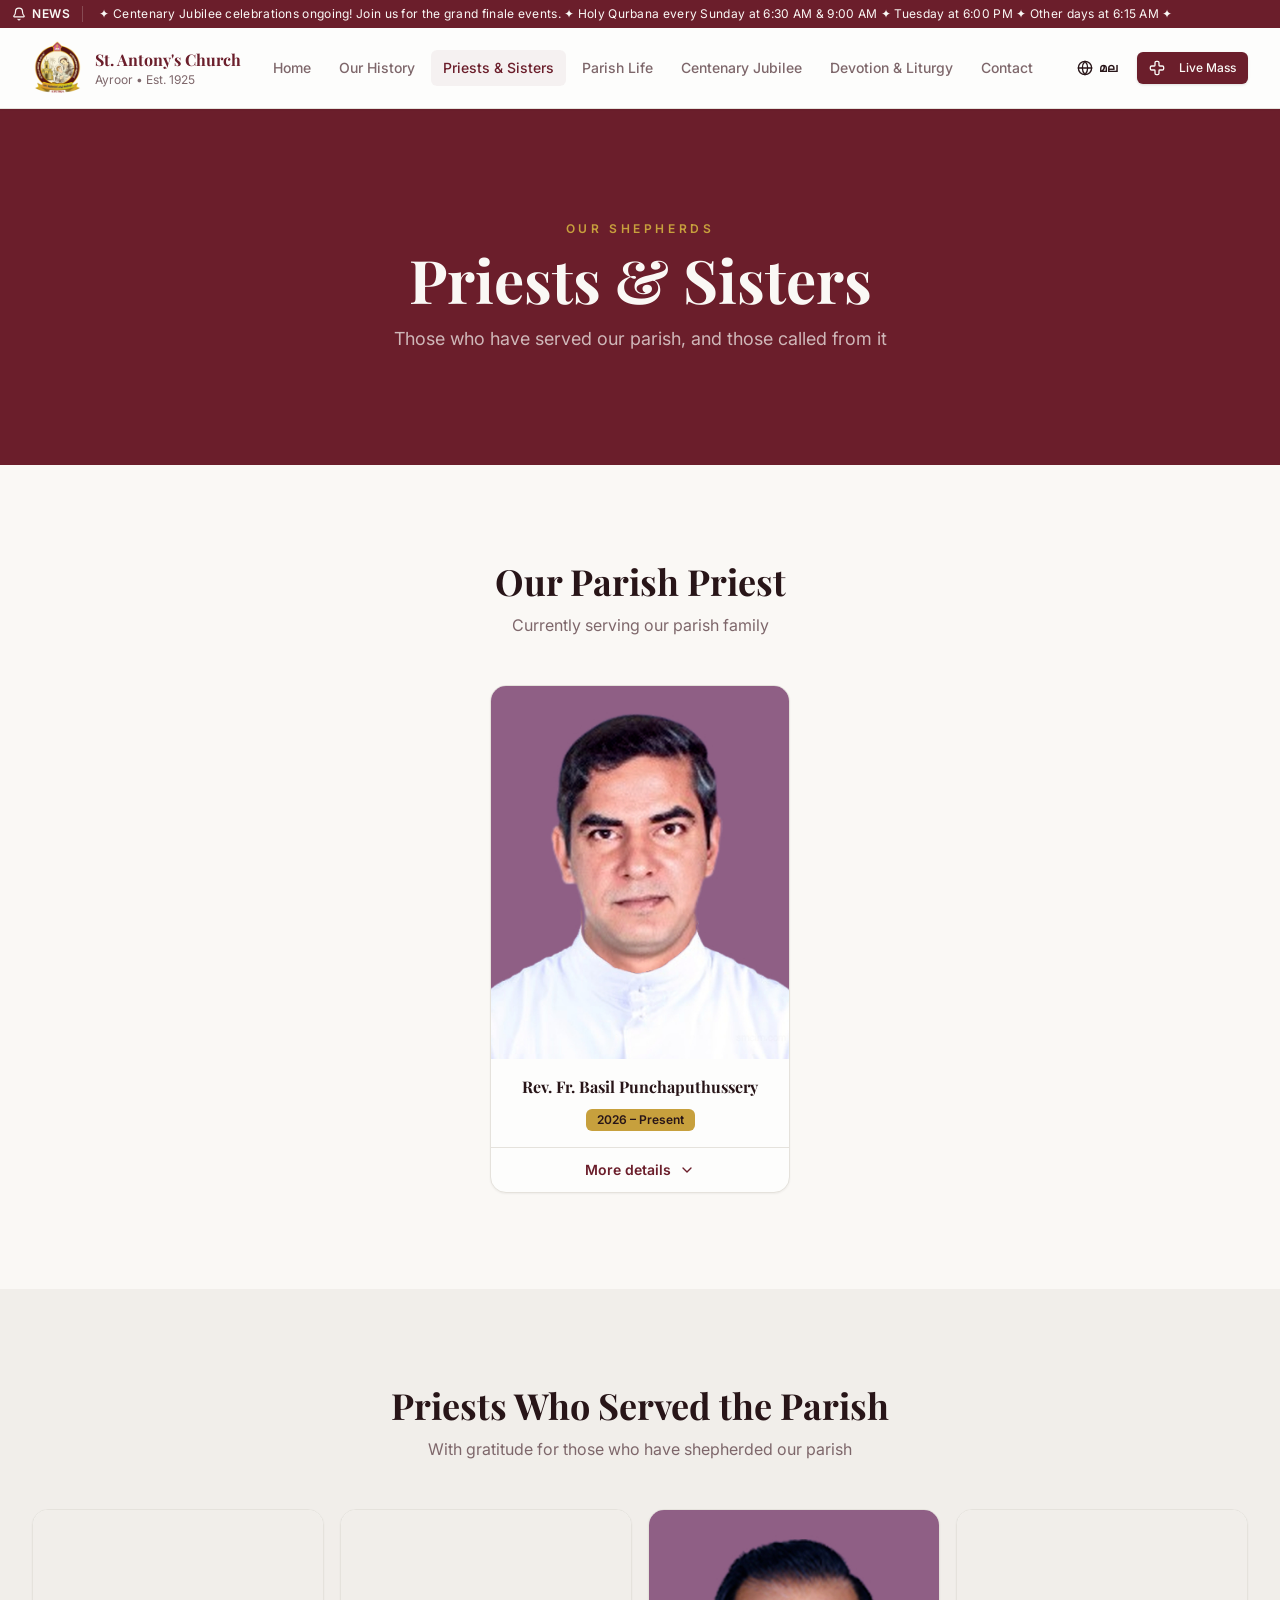
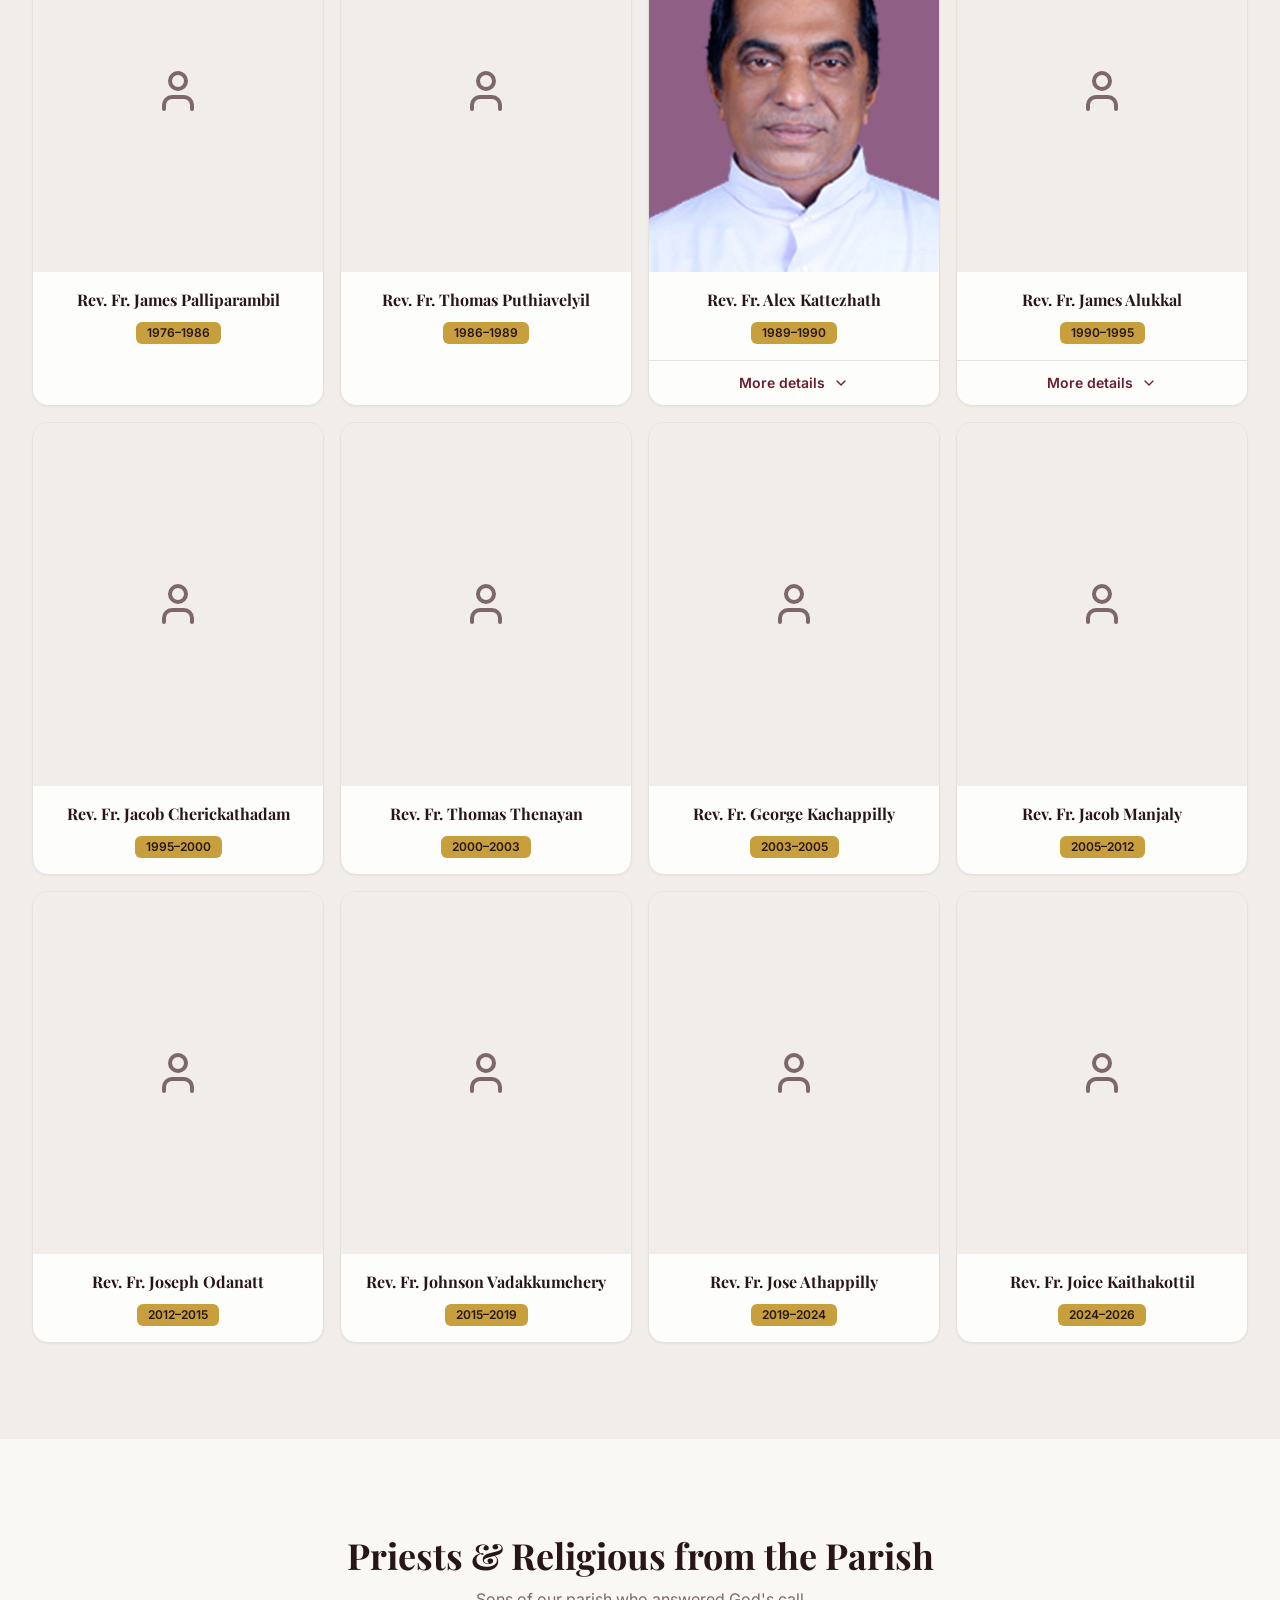
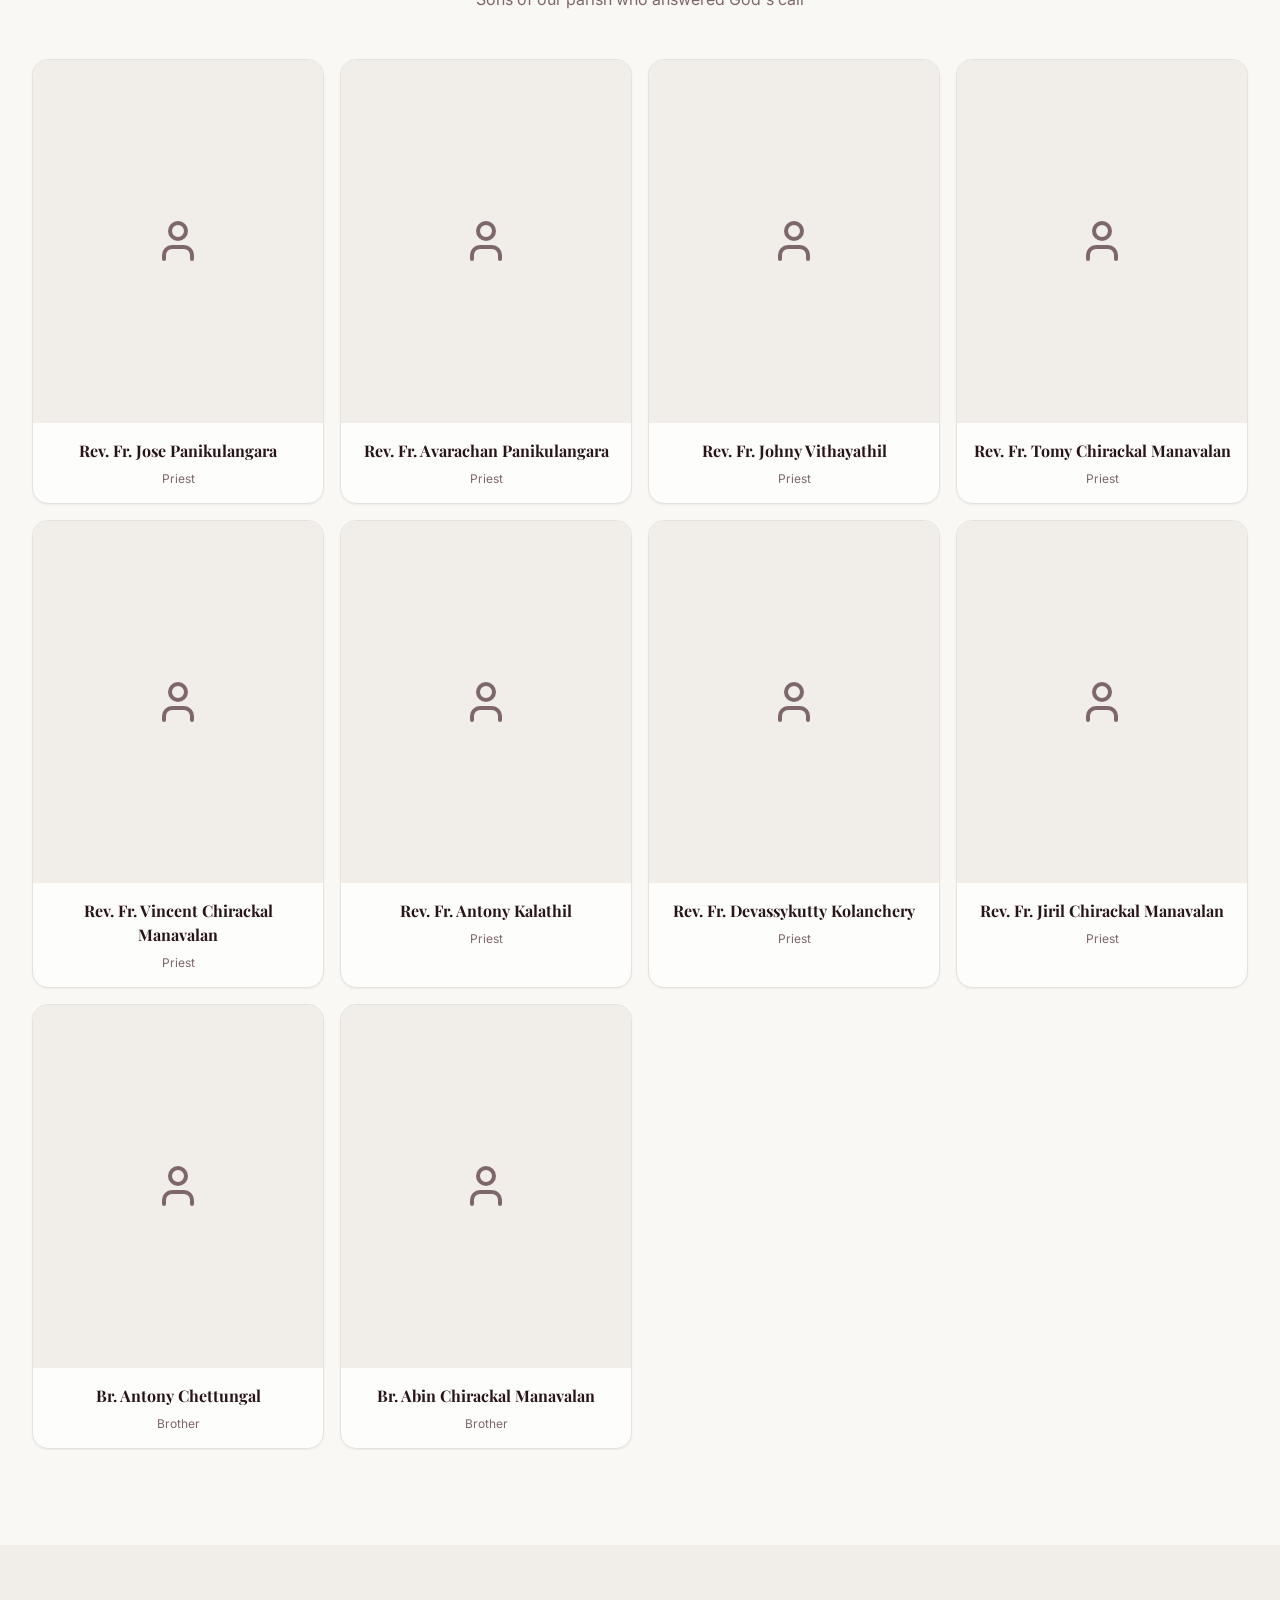
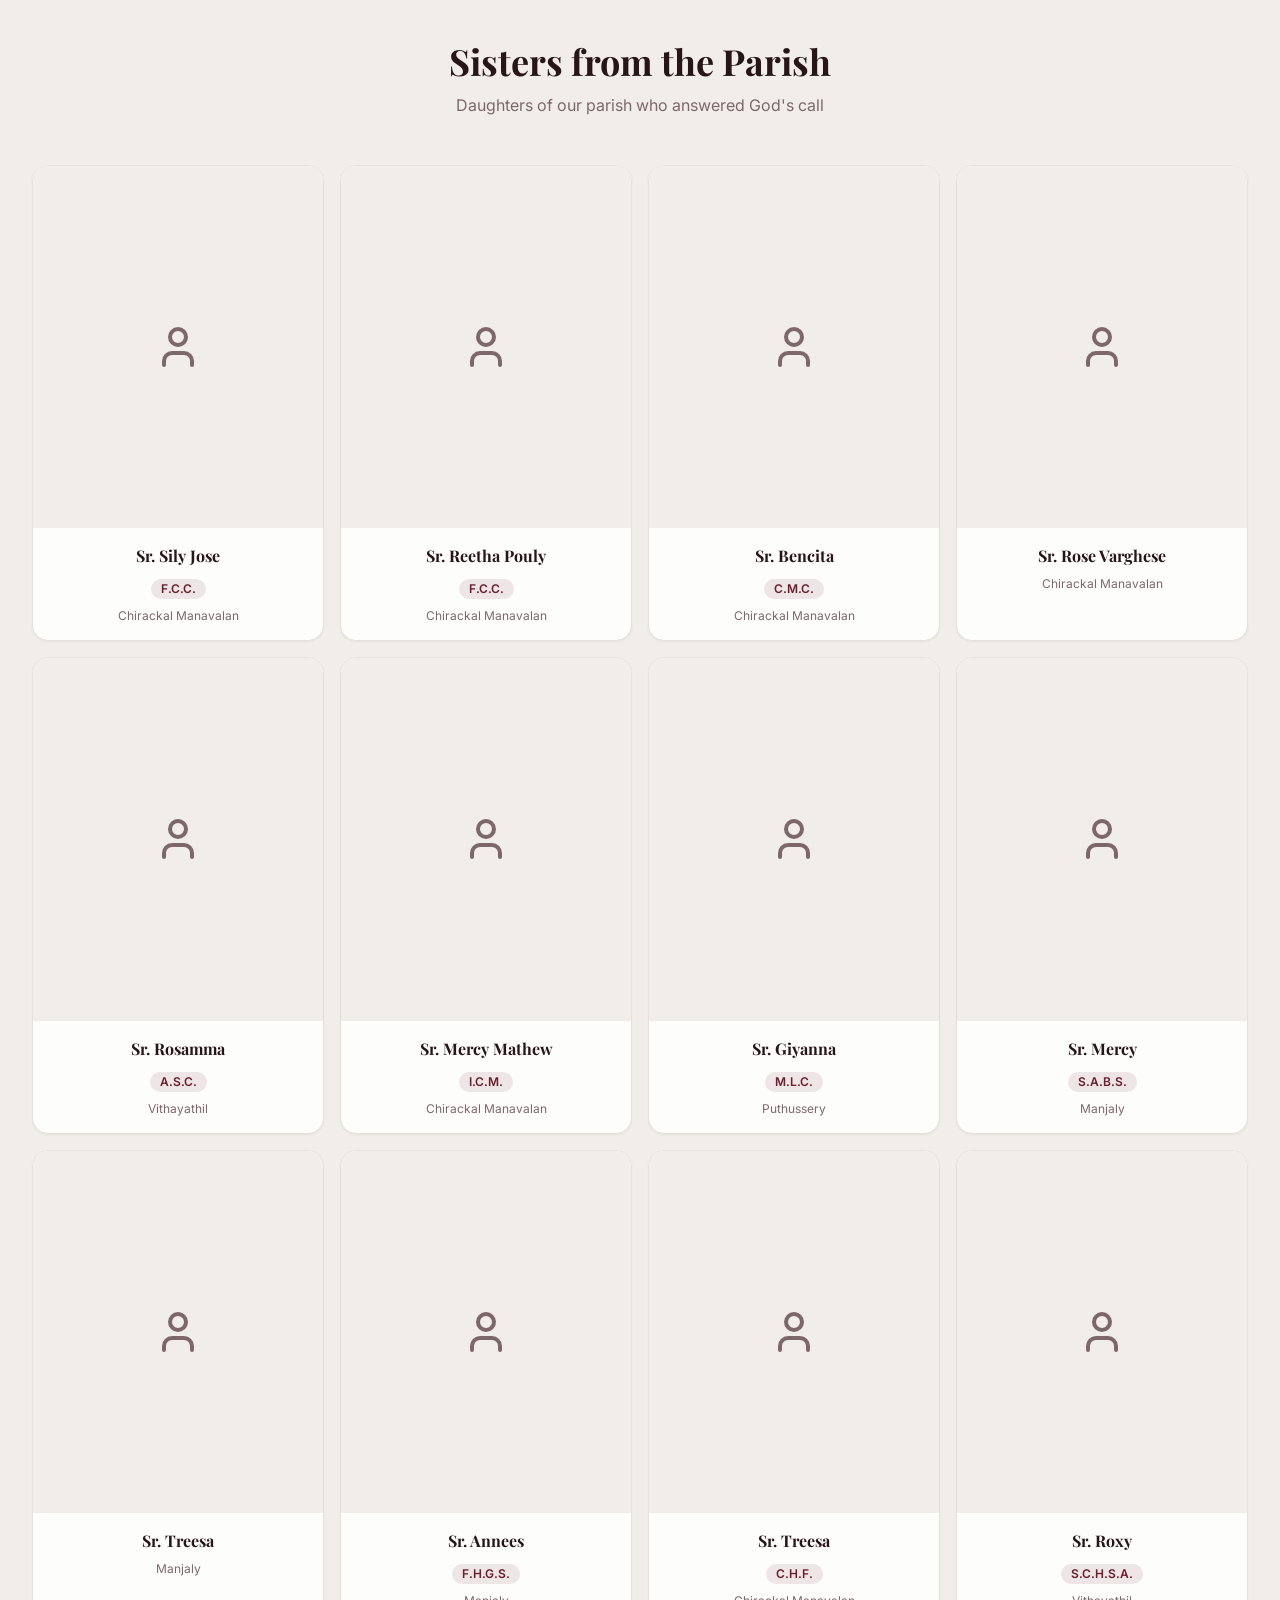
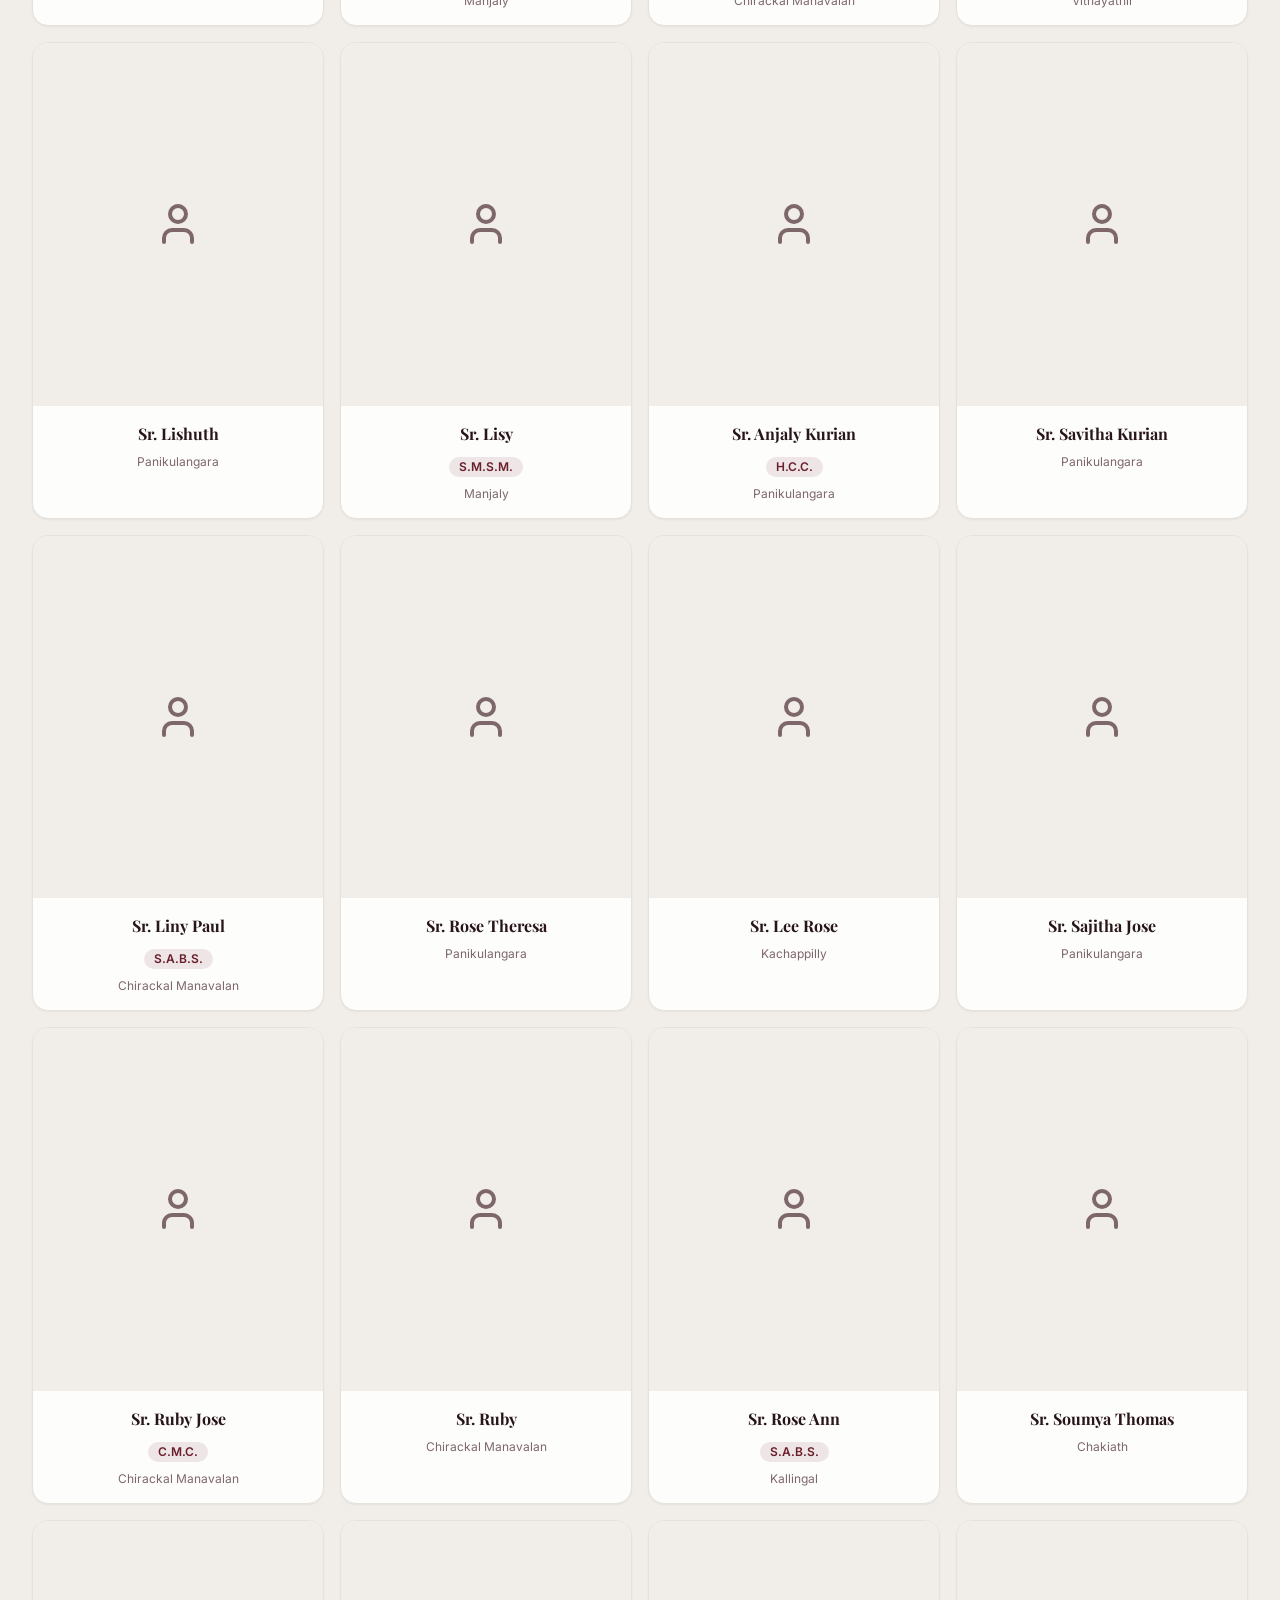
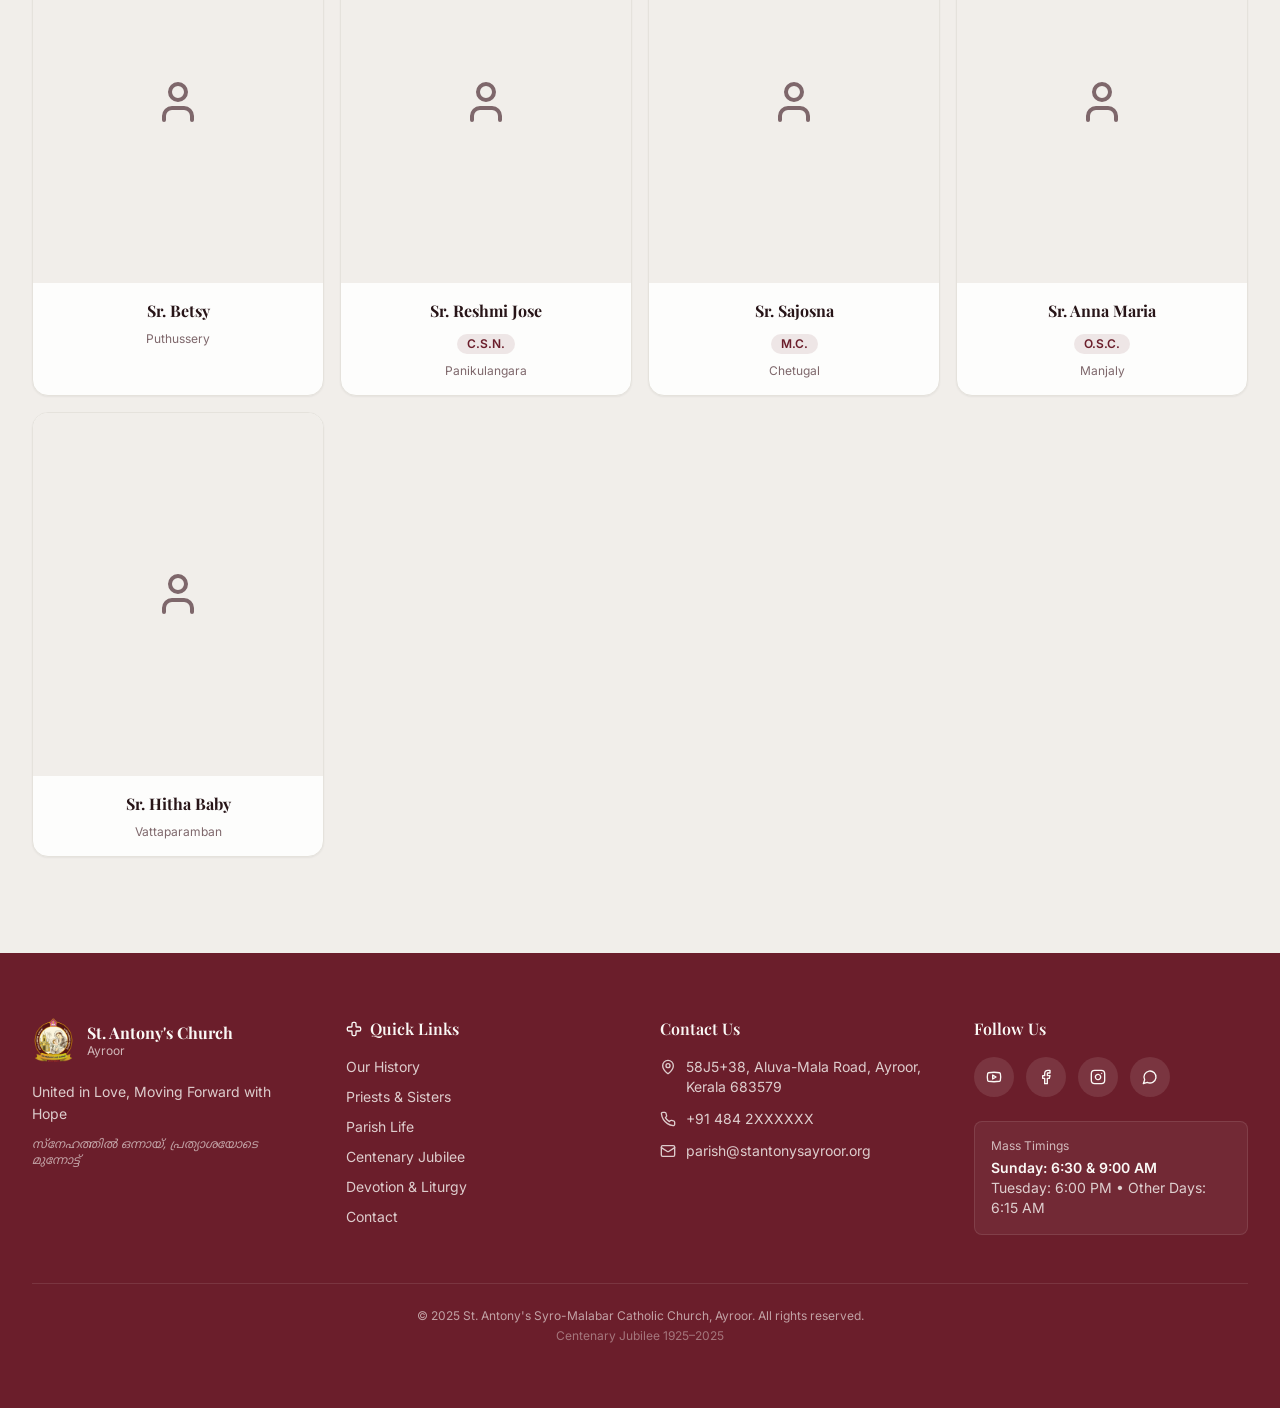
==== commit 7f82d7c7: "Add Fr. Alex Kattezhath's photo/details and Fr. James Alukkal's details Former priests can now carry" ====
--- a/clergy.html
+++ b/clergy.html
@@ -11,7 +11,7 @@
 <body class="min-h-screen flex flex-col">
 <div class="bg-primary text-primary-foreground py-1.5 overflow-hidden relative"><div class="flex items-center"><div class="flex-shrink-0 px-3 flex items-center gap-1.5 border-r border-primary-foreground/20 z-10 bg-primary"><svg xmlns="http://www.w3.org/2000/svg" width="24" height="24" viewBox="0 0 24 24" fill="none" stroke="currentColor" stroke-width="2" stroke-linecap="round" stroke-linejoin="round" class="lucide lucide-bell w-3.5 h-3.5"><path d="M10.268 21a2 2 0 0 0 3.464 0"></path><path d="M3.262 15.326A1 1 0 0 0 4 17h16a1 1 0 0 0 .74-1.673C19.41 13.956 18 12.499 18 8A6 6 0 0 0 6 8c0 4.499-1.411 5.956-2.738 7.326"></path></svg><span class="text-xs font-body font-semibold uppercase tracking-wider hidden sm:inline">News</span></div><div class="overflow-hidden flex-1"><p class="animate-ticker whitespace-nowrap text-xs font-body tracking-wide pl-4">&#10022; Centenary Jubilee celebrations ongoing! Join us for the grand finale events. &#10022; Holy Qurbana every Sunday at 6:30 AM &amp; 9:00 AM &#10022; Tuesday at 6:00 PM &#10022; Other days at 6:15 AM &#10022;</p></div></div></div><nav class="bg-card/95 backdrop-blur-md shadow-sm sticky top-0 z-50 border-b border-border"><div class="max-w-7xl mx-auto px-4 sm:px-6 lg:px-8"><div class="flex items-center justify-between h-16 md:h-20"><a class="flex items-center gap-3 flex-shrink-0" href="index.html"><img src="assets/images/logo.png" alt="Church Logo" class="h-10 md:h-14 w-auto"><div class="hidden sm:block"><p class="font-heading text-sm md:text-base font-bold text-primary leading-tight">St. Antony's Church</p><p class="text-[10px] md:text-xs text-muted-foreground font-body">Ayroor &bull; Est. 1925</p></div></a><div class="hidden lg:flex items-center gap-1"><a class="px-3 py-2 text-sm font-body font-medium rounded-md transition-colors text-muted-foreground hover:text-primary hover:bg-primary/5" href="index.html">Home</a><a class="px-3 py-2 text-sm font-body font-medium rounded-md transition-colors text-muted-foreground hover:text-primary hover:bg-primary/5" href="history.html">Our History</a><a class="px-3 py-2 text-sm font-body font-medium rounded-md transition-colors text-primary bg-primary/5" href="clergy.html">Priests &amp; Sisters</a><a class="px-3 py-2 text-sm font-body font-medium rounded-md transition-colors text-muted-foreground hover:text-primary hover:bg-primary/5" href="parish-life.html">Parish Life</a><a class="px-3 py-2 text-sm font-body font-medium rounded-md transition-colors text-muted-foreground hover:text-primary hover:bg-primary/5" href="jubilee.html">Centenary Jubilee</a><a class="px-3 py-2 text-sm font-body font-medium rounded-md transition-colors text-muted-foreground hover:text-primary hover:bg-primary/5" href="devotion.html">Devotion &amp; Liturgy</a><a class="px-3 py-2 text-sm font-body font-medium rounded-md transition-colors text-muted-foreground hover:text-primary hover:bg-primary/5" href="contact.html">Contact</a></div><div class="flex items-center gap-2"><button onclick="toggleLanguage(this)" class="inline-flex items-center justify-center whitespace-nowrap transition-colors focus-visible:outline-none focus-visible:ring-1 focus-visible:ring-ring disabled:pointer-events-none disabled:opacity-50 [&_svg]:pointer-events-none [&_svg]:size-4 [&_svg]:shrink-0 hover:bg-accent hover:text-accent-foreground h-8 rounded-md px-3 text-xs font-body font-semibold gap-1.5"><svg xmlns="http://www.w3.org/2000/svg" width="24" height="24" viewBox="0 0 24 24" fill="none" stroke="currentColor" stroke-width="2" stroke-linecap="round" stroke-linejoin="round" class="lucide lucide-globe w-4 h-4"><circle cx="12" cy="12" r="10"></circle><path d="M12 2a14.5 14.5 0 0 0 0 20 14.5 14.5 0 0 0 0-20"></path><path d="M2 12h20"></path></svg>മല</button><a class="items-center justify-center gap-2 whitespace-nowrap font-medium transition-colors focus-visible:outline-none focus-visible:ring-1 focus-visible:ring-ring disabled:pointer-events-none disabled:opacity-50 [&_svg]:pointer-events-none [&_svg]:size-4 [&_svg]:shrink-0 text-primary-foreground shadow h-8 rounded-md px-3 hidden md:flex font-body text-xs bg-primary hover:bg-primary/90" href="devotion.html"><svg xmlns="http://www.w3.org/2000/svg" width="24" height="24" viewBox="0 0 24 24" fill="none" stroke="currentColor" stroke-width="2" stroke-linecap="round" stroke-linejoin="round" class="lucide lucide-cross w-3.5 h-3.5 mr-1.5"><path d="M4 9a2 2 0 0 0-2 2v2a2 2 0 0 0 2 2h4a1 1 0 0 1 1 1v4a2 2 0 0 0 2 2h2a2 2 0 0 0 2-2v-4a1 1 0 0 1 1-1h4a2 2 0 0 0 2-2v-2a2 2 0 0 0-2-2h-4a1 1 0 0 1-1-1V4a2 2 0 0 0-2-2h-2a2 2 0 0 0-2 2v4a1 1 0 0 1-1 1z"></path></svg>Live Mass</a><button onclick="toggleMobileMenu()" class="lg:hidden p-2 text-foreground"><svg xmlns="http://www.w3.org/2000/svg" width="24" height="24" viewBox="0 0 24 24" fill="none" stroke="currentColor" stroke-width="2" stroke-linecap="round" stroke-linejoin="round" class="lucide lucide-menu w-5 h-5"><line x1="4" x2="20" y1="12" y2="12"></line><line x1="4" x2="20" y1="6" y2="6"></line><line x1="4" x2="20" y1="18" y2="18"></line></svg></button></div></div><div id="mobile-menu" class="hidden lg:hidden pb-4"><a class="block px-4 py-3 text-sm font-body font-medium rounded-md text-muted-foreground hover:text-primary hover:bg-primary/5" href="index.html">Home</a><a class="block px-4 py-3 text-sm font-body font-medium rounded-md text-muted-foreground hover:text-primary hover:bg-primary/5" href="history.html">Our History</a><a class="block px-4 py-3 text-sm font-body font-medium rounded-md text-primary bg-primary/5" href="clergy.html">Priests & Sisters</a><a class="block px-4 py-3 text-sm font-body font-medium rounded-md text-muted-foreground hover:text-primary hover:bg-primary/5" href="parish-life.html">Parish Life</a><a class="block px-4 py-3 text-sm font-body font-medium rounded-md text-muted-foreground hover:text-primary hover:bg-primary/5" href="jubilee.html">Centenary Jubilee</a><a class="block px-4 py-3 text-sm font-body font-medium rounded-md text-muted-foreground hover:text-primary hover:bg-primary/5" href="devotion.html">Devotion & Liturgy</a><a class="block px-4 py-3 text-sm font-body font-medium rounded-md text-muted-foreground hover:text-primary hover:bg-primary/5" href="contact.html">Contact</a></div></div></nav>
 <main class="flex-1">
-<div><section class="py-20 md:py-28 bg-primary"><div class="max-w-7xl mx-auto px-4 sm:px-6 lg:px-8 text-center"><div><p class="font-body text-xs tracking-[0.3em] uppercase text-secondary font-semibold mb-3">Our Shepherds</p><h1 class="font-heading text-4xl md:text-6xl font-bold text-primary-foreground mb-4">Priests &amp; Sisters</h1><p class="font-body text-primary-foreground/70 text-lg max-w-xl mx-auto">Those who have served our parish, and those called from it</p></div></div></section><section class="py-16 md:py-24 bg-background"><div class="max-w-7xl mx-auto px-4 sm:px-6 lg:px-8"><div class="text-center mb-12"><h2 class="font-heading text-3xl md:text-4xl font-bold text-foreground mb-3">Our Parish Priest</h2><p class="font-body text-muted-foreground">Currently serving our parish family</p></div><div class="mx-auto" style="max-width: 300px;"><div class="rounded-2xl border border-border bg-card overflow-hidden shadow-sm hover:shadow-lg transition-shadow text-center h-full"><div style="aspect-ratio: 4 / 5;"><img src="assets/images/clergy/fr-basil-punchaputhussery.png" alt="Rev. Fr. Basil Punchaputhussery" class="w-full h-full object-cover"></div><div class="p-4"><h3 class="font-heading text-base font-bold text-foreground mb-2">Rev. Fr. Basil Punchaputhussery</h3><div class="inline-flex items-center rounded-md border px-2.5 py-0.5 text-xs transition-colors focus:outline-none focus:ring-2 focus:ring-ring focus:ring-offset-2 border-transparent bg-secondary text-secondary-foreground hover:bg-secondary/80 font-body font-semibold">2026 &ndash; Present</div></div><details class="border-t border-border text-left"><summary class="flex items-center justify-center gap-2 px-4 py-3 cursor-pointer select-none font-body text-sm font-semibold text-primary">More details <svg xmlns="http://www.w3.org/2000/svg" width="24" height="24" viewBox="0 0 24 24" fill="none" stroke="currentColor" stroke-width="2" stroke-linecap="round" stroke-linejoin="round" class="lucide lucide-chevron-down details-chevron w-4 h-4"><path d="m6 9 6 6 6-6"></path></svg></summary><div class="px-4 pb-3"><div class="py-3 border-b border-border last:border-0"><p class="font-body text-xs uppercase tracking-wider text-muted-foreground">Feast</p><p class="font-body text-sm font-semibold text-foreground">January 02</p></div><div class="py-3 border-b border-border last:border-0"><p class="font-body text-xs uppercase tracking-wider text-muted-foreground">Native Parish</p><p class="font-body text-sm font-semibold text-foreground">Kizhakkambalam &ndash; St. Antony Forane Church</p></div><div class="py-3 border-b border-border last:border-0"><p class="font-body text-xs uppercase tracking-wider text-muted-foreground">Ordination</p><p class="font-body text-sm font-semibold text-foreground">02 January 1990</p></div><div class="py-3 border-b border-border last:border-0"><p class="font-body text-xs uppercase tracking-wider text-muted-foreground">Email</p><p class="font-body text-sm font-semibold text-foreground"><a href="mailto:bpsserry@gmail.com" class="hover:text-primary transition-colors">bpsserry@gmail.com</a></p></div></div></details></div></div></div></section><section class="py-16 md:py-24 bg-muted"><div class="max-w-7xl mx-auto px-4 sm:px-6 lg:px-8"><div class="text-center mb-12"><h2 class="font-heading text-3xl md:text-4xl font-bold text-foreground mb-3">Priests Who Served the Parish</h2><p class="font-body text-muted-foreground">With gratitude for those who have shepherded our parish</p></div><div class="grid grid-cols-2 md:grid-cols-4 gap-4"><div class="rounded-2xl border border-border bg-card overflow-hidden shadow-sm hover:shadow-lg transition-shadow text-center h-full"><div class="bg-muted flex items-center justify-center text-muted-foreground" data-photo-placeholder style="aspect-ratio: 4 / 5;"><svg xmlns="http://www.w3.org/2000/svg" width="24" height="24" viewBox="0 0 24 24" fill="none" stroke="currentColor" stroke-width="2" stroke-linecap="round" stroke-linejoin="round" class="lucide lucide-user w-12 h-12"><path d="M19 21v-2a4 4 0 0 0-4-4H9a4 4 0 0 0-4 4v2"></path><circle cx="12" cy="7" r="4"></circle></svg></div><div class="p-4"><h3 class="font-heading text-base font-bold text-foreground mb-2">Rev. Fr. James Palliparambil</h3><div class="inline-flex items-center rounded-md border px-2.5 py-0.5 text-xs transition-colors focus:outline-none focus:ring-2 focus:ring-ring focus:ring-offset-2 border-transparent bg-secondary text-secondary-foreground hover:bg-secondary/80 font-body font-semibold">1976&ndash;1986</div></div></div><div class="rounded-2xl border border-border bg-card overflow-hidden shadow-sm hover:shadow-lg transition-shadow text-center h-full"><div class="bg-muted flex items-center justify-center text-muted-foreground" data-photo-placeholder style="aspect-ratio: 4 / 5;"><svg xmlns="http://www.w3.org/2000/svg" width="24" height="24" viewBox="0 0 24 24" fill="none" stroke="currentColor" stroke-width="2" stroke-linecap="round" stroke-linejoin="round" class="lucide lucide-user w-12 h-12"><path d="M19 21v-2a4 4 0 0 0-4-4H9a4 4 0 0 0-4 4v2"></path><circle cx="12" cy="7" r="4"></circle></svg></div><div class="p-4"><h3 class="font-heading text-base font-bold text-foreground mb-2">Rev. Fr. Thomas Puthiavelyil</h3><div class="inline-flex items-center rounded-md border px-2.5 py-0.5 text-xs transition-colors focus:outline-none focus:ring-2 focus:ring-ring focus:ring-offset-2 border-transparent bg-secondary text-secondary-foreground hover:bg-secondary/80 font-body font-semibold">1986&ndash;1989</div></div></div><div class="rounded-2xl border border-border bg-card overflow-hidden shadow-sm hover:shadow-lg transition-shadow text-center h-full"><div class="bg-muted flex items-center justify-center text-muted-foreground" data-photo-placeholder style="aspect-ratio: 4 / 5;"><svg xmlns="http://www.w3.org/2000/svg" width="24" height="24" viewBox="0 0 24 24" fill="none" stroke="currentColor" stroke-width="2" stroke-linecap="round" stroke-linejoin="round" class="lucide lucide-user w-12 h-12"><path d="M19 21v-2a4 4 0 0 0-4-4H9a4 4 0 0 0-4 4v2"></path><circle cx="12" cy="7" r="4"></circle></svg></div><div class="p-4"><h3 class="font-heading text-base font-bold text-foreground mb-2">Rev. Fr. Alex Kattezhath</h3><div class="inline-flex items-center rounded-md border px-2.5 py-0.5 text-xs transition-colors focus:outline-none focus:ring-2 focus:ring-ring focus:ring-offset-2 border-transparent bg-secondary text-secondary-foreground hover:bg-secondary/80 font-body font-semibold">1989&ndash;1990</div></div></div><div class="rounded-2xl border border-border bg-card overflow-hidden shadow-sm hover:shadow-lg transition-shadow text-center h-full"><div class="bg-muted flex items-center justify-center text-muted-foreground" data-photo-placeholder style="aspect-ratio: 4 / 5;"><svg xmlns="http://www.w3.org/2000/svg" width="24" height="24" viewBox="0 0 24 24" fill="none" stroke="currentColor" stroke-width="2" stroke-linecap="round" stroke-linejoin="round" class="lucide lucide-user w-12 h-12"><path d="M19 21v-2a4 4 0 0 0-4-4H9a4 4 0 0 0-4 4v2"></path><circle cx="12" cy="7" r="4"></circle></svg></div><div class="p-4"><h3 class="font-heading text-base font-bold text-foreground mb-2">Rev. Fr. James Alukkal</h3><div class="inline-flex items-center rounded-md border px-2.5 py-0.5 text-xs transition-colors focus:outline-none focus:ring-2 focus:ring-ring focus:ring-offset-2 border-transparent bg-secondary text-secondary-foreground hover:bg-secondary/80 font-body font-semibold">1990&ndash;1995</div></div></div><div class="rounded-2xl border border-border bg-card overflow-hidden shadow-sm hover:shadow-lg transition-shadow text-center h-full"><div class="bg-muted flex items-center justify-center text-muted-foreground" data-photo-placeholder style="aspect-ratio: 4 / 5;"><svg xmlns="http://www.w3.org/2000/svg" width="24" height="24" viewBox="0 0 24 24" fill="none" stroke="currentColor" stroke-width="2" stroke-linecap="round" stroke-linejoin="round" class="lucide lucide-user w-12 h-12"><path d="M19 21v-2a4 4 0 0 0-4-4H9a4 4 0 0 0-4 4v2"></path><circle cx="12" cy="7" r="4"></circle></svg></div><div class="p-4"><h3 class="font-heading text-base font-bold text-foreground mb-2">Rev. Fr. Jacob Cherickathadam</h3><div class="inline-flex items-center rounded-md border px-2.5 py-0.5 text-xs transition-colors focus:outline-none focus:ring-2 focus:ring-ring focus:ring-offset-2 border-transparent bg-secondary text-secondary-foreground hover:bg-secondary/80 font-body font-semibold">1995&ndash;2000</div></div></div><div class="rounded-2xl border border-border bg-card overflow-hidden shadow-sm hover:shadow-lg transition-shadow text-center h-full"><div class="bg-muted flex items-center justify-center text-muted-foreground" data-photo-placeholder style="aspect-ratio: 4 / 5;"><svg xmlns="http://www.w3.org/2000/svg" width="24" height="24" viewBox="0 0 24 24" fill="none" stroke="currentColor" stroke-width="2" stroke-linecap="round" stroke-linejoin="round" class="lucide lucide-user w-12 h-12"><path d="M19 21v-2a4 4 0 0 0-4-4H9a4 4 0 0 0-4 4v2"></path><circle cx="12" cy="7" r="4"></circle></svg></div><div class="p-4"><h3 class="font-heading text-base font-bold text-foreground mb-2">Rev. Fr. Thomas Thenayan</h3><div class="inline-flex items-center rounded-md border px-2.5 py-0.5 text-xs transition-colors focus:outline-none focus:ring-2 focus:ring-ring focus:ring-offset-2 border-transparent bg-secondary text-secondary-foreground hover:bg-secondary/80 font-body font-semibold">2000&ndash;2003</div></div></div><div class="rounded-2xl border border-border bg-card overflow-hidden shadow-sm hover:shadow-lg transition-shadow text-center h-full"><div class="bg-muted flex items-center justify-center text-muted-foreground" data-photo-placeholder style="aspect-ratio: 4 / 5;"><svg xmlns="http://www.w3.org/2000/svg" width="24" height="24" viewBox="0 0 24 24" fill="none" stroke="currentColor" stroke-width="2" stroke-linecap="round" stroke-linejoin="round" class="lucide lucide-user w-12 h-12"><path d="M19 21v-2a4 4 0 0 0-4-4H9a4 4 0 0 0-4 4v2"></path><circle cx="12" cy="7" r="4"></circle></svg></div><div class="p-4"><h3 class="font-heading text-base font-bold text-foreground mb-2">Rev. Fr. George Kachappilly</h3><div class="inline-flex items-center rounded-md border px-2.5 py-0.5 text-xs transition-colors focus:outline-none focus:ring-2 focus:ring-ring focus:ring-offset-2 border-transparent bg-secondary text-secondary-foreground hover:bg-secondary/80 font-body font-semibold">2003&ndash;2005</div></div></div><div class="rounded-2xl border border-border bg-card overflow-hidden shadow-sm hover:shadow-lg transition-shadow text-center h-full"><div class="bg-muted flex items-center justify-center text-muted-foreground" data-photo-placeholder style="aspect-ratio: 4 / 5;"><svg xmlns="http://www.w3.org/2000/svg" width="24" height="24" viewBox="0 0 24 24" fill="none" stroke="currentColor" stroke-width="2" stroke-linecap="round" stroke-linejoin="round" class="lucide lucide-user w-12 h-12"><path d="M19 21v-2a4 4 0 0 0-4-4H9a4 4 0 0 0-4 4v2"></path><circle cx="12" cy="7" r="4"></circle></svg></div><div class="p-4"><h3 class="font-heading text-base font-bold text-foreground mb-2">Rev. Fr. Jacob Manjaly</h3><div class="inline-flex items-center rounded-md border px-2.5 py-0.5 text-xs transition-colors focus:outline-none focus:ring-2 focus:ring-ring focus:ring-offset-2 border-transparent bg-secondary text-secondary-foreground hover:bg-secondary/80 font-body font-semibold">2005&ndash;2012</div></div></div><div class="rounded-2xl border border-border bg-card overflow-hidden shadow-sm hover:shadow-lg transition-shadow text-center h-full"><div class="bg-muted flex items-center justify-center text-muted-foreground" data-photo-placeholder style="aspect-ratio: 4 / 5;"><svg xmlns="http://www.w3.org/2000/svg" width="24" height="24" viewBox="0 0 24 24" fill="none" stroke="currentColor" stroke-width="2" stroke-linecap="round" stroke-linejoin="round" class="lucide lucide-user w-12 h-12"><path d="M19 21v-2a4 4 0 0 0-4-4H9a4 4 0 0 0-4 4v2"></path><circle cx="12" cy="7" r="4"></circle></svg></div><div class="p-4"><h3 class="font-heading text-base font-bold text-foreground mb-2">Rev. Fr. Joseph Odanatt</h3><div class="inline-flex items-center rounded-md border px-2.5 py-0.5 text-xs transition-colors focus:outline-none focus:ring-2 focus:ring-ring focus:ring-offset-2 border-transparent bg-secondary text-secondary-foreground hover:bg-secondary/80 font-body font-semibold">2012&ndash;2015</div></div></div><div class="rounded-2xl border border-border bg-card overflow-hidden shadow-sm hover:shadow-lg transition-shadow text-center h-full"><div class="bg-muted flex items-center justify-center text-muted-foreground" data-photo-placeholder style="aspect-ratio: 4 / 5;"><svg xmlns="http://www.w3.org/2000/svg" width="24" height="24" viewBox="0 0 24 24" fill="none" stroke="currentColor" stroke-width="2" stroke-linecap="round" stroke-linejoin="round" class="lucide lucide-user w-12 h-12"><path d="M19 21v-2a4 4 0 0 0-4-4H9a4 4 0 0 0-4 4v2"></path><circle cx="12" cy="7" r="4"></circle></svg></div><div class="p-4"><h3 class="font-heading text-base font-bold text-foreground mb-2">Rev. Fr. Johnson Vadakkumchery</h3><div class="inline-flex items-center rounded-md border px-2.5 py-0.5 text-xs transition-colors focus:outline-none focus:ring-2 focus:ring-ring focus:ring-offset-2 border-transparent bg-secondary text-secondary-foreground hover:bg-secondary/80 font-body font-semibold">2015&ndash;2019</div></div></div><div class="rounded-2xl border border-border bg-card overflow-hidden shadow-sm hover:shadow-lg transition-shadow text-center h-full"><div class="bg-muted flex items-center justify-center text-muted-foreground" data-photo-placeholder style="aspect-ratio: 4 / 5;"><svg xmlns="http://www.w3.org/2000/svg" width="24" height="24" viewBox="0 0 24 24" fill="none" stroke="currentColor" stroke-width="2" stroke-linecap="round" stroke-linejoin="round" class="lucide lucide-user w-12 h-12"><path d="M19 21v-2a4 4 0 0 0-4-4H9a4 4 0 0 0-4 4v2"></path><circle cx="12" cy="7" r="4"></circle></svg></div><div class="p-4"><h3 class="font-heading text-base font-bold text-foreground mb-2">Rev. Fr. Jose Athappilly</h3><div class="inline-flex items-center rounded-md border px-2.5 py-0.5 text-xs transition-colors focus:outline-none focus:ring-2 focus:ring-ring focus:ring-offset-2 border-transparent bg-secondary text-secondary-foreground hover:bg-secondary/80 font-body font-semibold">2019&ndash;2024</div></div></div><div class="rounded-2xl border border-border bg-card overflow-hidden shadow-sm hover:shadow-lg transition-shadow text-center h-full"><div class="bg-muted flex items-center justify-center text-muted-foreground" data-photo-placeholder style="aspect-ratio: 4 / 5;"><svg xmlns="http://www.w3.org/2000/svg" width="24" height="24" viewBox="0 0 24 24" fill="none" stroke="currentColor" stroke-width="2" stroke-linecap="round" stroke-linejoin="round" class="lucide lucide-user w-12 h-12"><path d="M19 21v-2a4 4 0 0 0-4-4H9a4 4 0 0 0-4 4v2"></path><circle cx="12" cy="7" r="4"></circle></svg></div><div class="p-4"><h3 class="font-heading text-base font-bold text-foreground mb-2">Rev. Fr. Joice Kaithakottil</h3><div class="inline-flex items-center rounded-md border px-2.5 py-0.5 text-xs transition-colors focus:outline-none focus:ring-2 focus:ring-ring focus:ring-offset-2 border-transparent bg-secondary text-secondary-foreground hover:bg-secondary/80 font-body font-semibold">2024&ndash;2026</div></div></div></div></div></section><section class="py-16 md:py-24 bg-background"><div class="max-w-7xl mx-auto px-4 sm:px-6 lg:px-8"><div class="text-center mb-12"><h2 class="font-heading text-3xl md:text-4xl font-bold text-foreground mb-3">Priests &amp; Religious from the Parish</h2><p class="font-body text-muted-foreground">Sons of our parish who answered God's call</p></div><div class="grid grid-cols-2 md:grid-cols-4 gap-4"><div class="rounded-2xl border border-border bg-card overflow-hidden shadow-sm hover:shadow-lg transition-shadow text-center h-full"><div class="bg-muted flex items-center justify-center text-muted-foreground" data-photo-placeholder style="aspect-ratio: 4 / 5;"><svg xmlns="http://www.w3.org/2000/svg" width="24" height="24" viewBox="0 0 24 24" fill="none" stroke="currentColor" stroke-width="2" stroke-linecap="round" stroke-linejoin="round" class="lucide lucide-user w-12 h-12"><path d="M19 21v-2a4 4 0 0 0-4-4H9a4 4 0 0 0-4 4v2"></path><circle cx="12" cy="7" r="4"></circle></svg></div><div class="p-4"><h3 class="font-heading text-base font-bold text-foreground mb-2">Rev. Fr. Jose Panikulangara</h3><p class="font-body text-xs text-muted-foreground">Priest</p></div></div><div class="rounded-2xl border border-border bg-card overflow-hidden shadow-sm hover:shadow-lg transition-shadow text-center h-full"><div class="bg-muted flex items-center justify-center text-muted-foreground" data-photo-placeholder style="aspect-ratio: 4 / 5;"><svg xmlns="http://www.w3.org/2000/svg" width="24" height="24" viewBox="0 0 24 24" fill="none" stroke="currentColor" stroke-width="2" stroke-linecap="round" stroke-linejoin="round" class="lucide lucide-user w-12 h-12"><path d="M19 21v-2a4 4 0 0 0-4-4H9a4 4 0 0 0-4 4v2"></path><circle cx="12" cy="7" r="4"></circle></svg></div><div class="p-4"><h3 class="font-heading text-base font-bold text-foreground mb-2">Rev. Fr. Avarachan Panikulangara</h3><p class="font-body text-xs text-muted-foreground">Priest</p></div></div><div class="rounded-2xl border border-border bg-card overflow-hidden shadow-sm hover:shadow-lg transition-shadow text-center h-full"><div class="bg-muted flex items-center justify-center text-muted-foreground" data-photo-placeholder style="aspect-ratio: 4 / 5;"><svg xmlns="http://www.w3.org/2000/svg" width="24" height="24" viewBox="0 0 24 24" fill="none" stroke="currentColor" stroke-width="2" stroke-linecap="round" stroke-linejoin="round" class="lucide lucide-user w-12 h-12"><path d="M19 21v-2a4 4 0 0 0-4-4H9a4 4 0 0 0-4 4v2"></path><circle cx="12" cy="7" r="4"></circle></svg></div><div class="p-4"><h3 class="font-heading text-base font-bold text-foreground mb-2">Rev. Fr. Johny Vithayathil</h3><p class="font-body text-xs text-muted-foreground">Priest</p></div></div><div class="rounded-2xl border border-border bg-card overflow-hidden shadow-sm hover:shadow-lg transition-shadow text-center h-full"><div class="bg-muted flex items-center justify-center text-muted-foreground" data-photo-placeholder style="aspect-ratio: 4 / 5;"><svg xmlns="http://www.w3.org/2000/svg" width="24" height="24" viewBox="0 0 24 24" fill="none" stroke="currentColor" stroke-width="2" stroke-linecap="round" stroke-linejoin="round" class="lucide lucide-user w-12 h-12"><path d="M19 21v-2a4 4 0 0 0-4-4H9a4 4 0 0 0-4 4v2"></path><circle cx="12" cy="7" r="4"></circle></svg></div><div class="p-4"><h3 class="font-heading text-base font-bold text-foreground mb-2">Rev. Fr. Tomy Chirackal Manavalan</h3><p class="font-body text-xs text-muted-foreground">Priest</p></div></div><div class="rounded-2xl border border-border bg-card overflow-hidden shadow-sm hover:shadow-lg transition-shadow text-center h-full"><div class="bg-muted flex items-center justify-center text-muted-foreground" data-photo-placeholder style="aspect-ratio: 4 / 5;"><svg xmlns="http://www.w3.org/2000/svg" width="24" height="24" viewBox="0 0 24 24" fill="none" stroke="currentColor" stroke-width="2" stroke-linecap="round" stroke-linejoin="round" class="lucide lucide-user w-12 h-12"><path d="M19 21v-2a4 4 0 0 0-4-4H9a4 4 0 0 0-4 4v2"></path><circle cx="12" cy="7" r="4"></circle></svg></div><div class="p-4"><h3 class="font-heading text-base font-bold text-foreground mb-2">Rev. Fr. Vincent Chirackal Manavalan</h3><p class="font-body text-xs text-muted-foreground">Priest</p></div></div><div class="rounded-2xl border border-border bg-card overflow-hidden shadow-sm hover:shadow-lg transition-shadow text-center h-full"><div class="bg-muted flex items-center justify-center text-muted-foreground" data-photo-placeholder style="aspect-ratio: 4 / 5;"><svg xmlns="http://www.w3.org/2000/svg" width="24" height="24" viewBox="0 0 24 24" fill="none" stroke="currentColor" stroke-width="2" stroke-linecap="round" stroke-linejoin="round" class="lucide lucide-user w-12 h-12"><path d="M19 21v-2a4 4 0 0 0-4-4H9a4 4 0 0 0-4 4v2"></path><circle cx="12" cy="7" r="4"></circle></svg></div><div class="p-4"><h3 class="font-heading text-base font-bold text-foreground mb-2">Rev. Fr. Antony Kalathil</h3><p class="font-body text-xs text-muted-foreground">Priest</p></div></div><div class="rounded-2xl border border-border bg-card overflow-hidden shadow-sm hover:shadow-lg transition-shadow text-center h-full"><div class="bg-muted flex items-center justify-center text-muted-foreground" data-photo-placeholder style="aspect-ratio: 4 / 5;"><svg xmlns="http://www.w3.org/2000/svg" width="24" height="24" viewBox="0 0 24 24" fill="none" stroke="currentColor" stroke-width="2" stroke-linecap="round" stroke-linejoin="round" class="lucide lucide-user w-12 h-12"><path d="M19 21v-2a4 4 0 0 0-4-4H9a4 4 0 0 0-4 4v2"></path><circle cx="12" cy="7" r="4"></circle></svg></div><div class="p-4"><h3 class="font-heading text-base font-bold text-foreground mb-2">Rev. Fr. Devassykutty Kolanchery</h3><p class="font-body text-xs text-muted-foreground">Priest</p></div></div><div class="rounded-2xl border border-border bg-card overflow-hidden shadow-sm hover:shadow-lg transition-shadow text-center h-full"><div class="bg-muted flex items-center justify-center text-muted-foreground" data-photo-placeholder style="aspect-ratio: 4 / 5;"><svg xmlns="http://www.w3.org/2000/svg" width="24" height="24" viewBox="0 0 24 24" fill="none" stroke="currentColor" stroke-width="2" stroke-linecap="round" stroke-linejoin="round" class="lucide lucide-user w-12 h-12"><path d="M19 21v-2a4 4 0 0 0-4-4H9a4 4 0 0 0-4 4v2"></path><circle cx="12" cy="7" r="4"></circle></svg></div><div class="p-4"><h3 class="font-heading text-base font-bold text-foreground mb-2">Rev. Fr. Jiril Chirackal Manavalan</h3><p class="font-body text-xs text-muted-foreground">Priest</p></div></div><div class="rounded-2xl border border-border bg-card overflow-hidden shadow-sm hover:shadow-lg transition-shadow text-center h-full"><div class="bg-muted flex items-center justify-center text-muted-foreground" data-photo-placeholder style="aspect-ratio: 4 / 5;"><svg xmlns="http://www.w3.org/2000/svg" width="24" height="24" viewBox="0 0 24 24" fill="none" stroke="currentColor" stroke-width="2" stroke-linecap="round" stroke-linejoin="round" class="lucide lucide-user w-12 h-12"><path d="M19 21v-2a4 4 0 0 0-4-4H9a4 4 0 0 0-4 4v2"></path><circle cx="12" cy="7" r="4"></circle></svg></div><div class="p-4"><h3 class="font-heading text-base font-bold text-foreground mb-2">Br. Antony Chettungal</h3><p class="font-body text-xs text-muted-foreground">Brother</p></div></div><div class="rounded-2xl border border-border bg-card overflow-hidden shadow-sm hover:shadow-lg transition-shadow text-center h-full"><div class="bg-muted flex items-center justify-center text-muted-foreground" data-photo-placeholder style="aspect-ratio: 4 / 5;"><svg xmlns="http://www.w3.org/2000/svg" width="24" height="24" viewBox="0 0 24 24" fill="none" stroke="currentColor" stroke-width="2" stroke-linecap="round" stroke-linejoin="round" class="lucide lucide-user w-12 h-12"><path d="M19 21v-2a4 4 0 0 0-4-4H9a4 4 0 0 0-4 4v2"></path><circle cx="12" cy="7" r="4"></circle></svg></div><div class="p-4"><h3 class="font-heading text-base font-bold text-foreground mb-2">Br. Abin Chirackal Manavalan</h3><p class="font-body text-xs text-muted-foreground">Brother</p></div></div></div></div></section><section class="py-16 md:py-24 bg-muted"><div class="max-w-7xl mx-auto px-4 sm:px-6 lg:px-8"><div class="text-center mb-12"><h2 class="font-heading text-3xl md:text-4xl font-bold text-foreground mb-3">Sisters from the Parish</h2><p class="font-body text-muted-foreground">Daughters of our parish who answered God's call</p></div><div class="grid grid-cols-2 md:grid-cols-4 gap-4"><div class="rounded-2xl border border-border bg-card overflow-hidden shadow-sm hover:shadow-lg transition-shadow text-center h-full"><div class="bg-muted flex items-center justify-center text-muted-foreground" data-photo-placeholder style="aspect-ratio: 4 / 5;"><svg xmlns="http://www.w3.org/2000/svg" width="24" height="24" viewBox="0 0 24 24" fill="none" stroke="currentColor" stroke-width="2" stroke-linecap="round" stroke-linejoin="round" class="lucide lucide-user w-12 h-12"><path d="M19 21v-2a4 4 0 0 0-4-4H9a4 4 0 0 0-4 4v2"></path><circle cx="12" cy="7" r="4"></circle></svg></div><div class="p-4"><h3 class="font-heading text-base font-bold text-foreground mb-2">Sr. Sily Jose</h3><div class="inline-flex items-center rounded-full px-2.5 py-0.5 text-xs font-body font-semibold bg-primary/10 text-primary">F.C.C.</div><p class="font-body text-xs text-muted-foreground mt-2">Chirackal Manavalan</p></div></div><div class="rounded-2xl border border-border bg-card overflow-hidden shadow-sm hover:shadow-lg transition-shadow text-center h-full"><div class="bg-muted flex items-center justify-center text-muted-foreground" data-photo-placeholder style="aspect-ratio: 4 / 5;"><svg xmlns="http://www.w3.org/2000/svg" width="24" height="24" viewBox="0 0 24 24" fill="none" stroke="currentColor" stroke-width="2" stroke-linecap="round" stroke-linejoin="round" class="lucide lucide-user w-12 h-12"><path d="M19 21v-2a4 4 0 0 0-4-4H9a4 4 0 0 0-4 4v2"></path><circle cx="12" cy="7" r="4"></circle></svg></div><div class="p-4"><h3 class="font-heading text-base font-bold text-foreground mb-2">Sr. Reetha Pouly</h3><div class="inline-flex items-center rounded-full px-2.5 py-0.5 text-xs font-body font-semibold bg-primary/10 text-primary">F.C.C.</div><p class="font-body text-xs text-muted-foreground mt-2">Chirackal Manavalan</p></div></div><div class="rounded-2xl border border-border bg-card overflow-hidden shadow-sm hover:shadow-lg transition-shadow text-center h-full"><div class="bg-muted flex items-center justify-center text-muted-foreground" data-photo-placeholder style="aspect-ratio: 4 / 5;"><svg xmlns="http://www.w3.org/2000/svg" width="24" height="24" viewBox="0 0 24 24" fill="none" stroke="currentColor" stroke-width="2" stroke-linecap="round" stroke-linejoin="round" class="lucide lucide-user w-12 h-12"><path d="M19 21v-2a4 4 0 0 0-4-4H9a4 4 0 0 0-4 4v2"></path><circle cx="12" cy="7" r="4"></circle></svg></div><div class="p-4"><h3 class="font-heading text-base font-bold text-foreground mb-2">Sr. Bencita</h3><div class="inline-flex items-center rounded-full px-2.5 py-0.5 text-xs font-body font-semibold bg-primary/10 text-primary">C.M.C.</div><p class="font-body text-xs text-muted-foreground mt-2">Chirackal Manavalan</p></div></div><div class="rounded-2xl border border-border bg-card overflow-hidden shadow-sm hover:shadow-lg transition-shadow text-center h-full"><div class="bg-muted flex items-center justify-center text-muted-foreground" data-photo-placeholder style="aspect-ratio: 4 / 5;"><svg xmlns="http://www.w3.org/2000/svg" width="24" height="24" viewBox="0 0 24 24" fill="none" stroke="currentColor" stroke-width="2" stroke-linecap="round" stroke-linejoin="round" class="lucide lucide-user w-12 h-12"><path d="M19 21v-2a4 4 0 0 0-4-4H9a4 4 0 0 0-4 4v2"></path><circle cx="12" cy="7" r="4"></circle></svg></div><div class="p-4"><h3 class="font-heading text-base font-bold text-foreground mb-2">Sr. Rose Varghese</h3><p class="font-body text-xs text-muted-foreground mt-2">Chirackal Manavalan</p></div></div><div class="rounded-2xl border border-border bg-card overflow-hidden shadow-sm hover:shadow-lg transition-shadow text-center h-full"><div class="bg-muted flex items-center justify-center text-muted-foreground" data-photo-placeholder style="aspect-ratio: 4 / 5;"><svg xmlns="http://www.w3.org/2000/svg" width="24" height="24" viewBox="0 0 24 24" fill="none" stroke="currentColor" stroke-width="2" stroke-linecap="round" stroke-linejoin="round" class="lucide lucide-user w-12 h-12"><path d="M19 21v-2a4 4 0 0 0-4-4H9a4 4 0 0 0-4 4v2"></path><circle cx="12" cy="7" r="4"></circle></svg></div><div class="p-4"><h3 class="font-heading text-base font-bold text-foreground mb-2">Sr. Rosamma</h3><div class="inline-flex items-center rounded-full px-2.5 py-0.5 text-xs font-body font-semibold bg-primary/10 text-primary">A.S.C.</div><p class="font-body text-xs text-muted-foreground mt-2">Vithayathil</p></div></div><div class="rounded-2xl border border-border bg-card overflow-hidden shadow-sm hover:shadow-lg transition-shadow text-center h-full"><div class="bg-muted flex items-center justify-center text-muted-foreground" data-photo-placeholder style="aspect-ratio: 4 / 5;"><svg xmlns="http://www.w3.org/2000/svg" width="24" height="24" viewBox="0 0 24 24" fill="none" stroke="currentColor" stroke-width="2" stroke-linecap="round" stroke-linejoin="round" class="lucide lucide-user w-12 h-12"><path d="M19 21v-2a4 4 0 0 0-4-4H9a4 4 0 0 0-4 4v2"></path><circle cx="12" cy="7" r="4"></circle></svg></div><div class="p-4"><h3 class="font-heading text-base font-bold text-foreground mb-2">Sr. Mercy Mathew</h3><div class="inline-flex items-center rounded-full px-2.5 py-0.5 text-xs font-body font-semibold bg-primary/10 text-primary">I.C.M.</div><p class="font-body text-xs text-muted-foreground mt-2">Chirackal Manavalan</p></div></div><div class="rounded-2xl border border-border bg-card overflow-hidden shadow-sm hover:shadow-lg transition-shadow text-center h-full"><div class="bg-muted flex items-center justify-center text-muted-foreground" data-photo-placeholder style="aspect-ratio: 4 / 5;"><svg xmlns="http://www.w3.org/2000/svg" width="24" height="24" viewBox="0 0 24 24" fill="none" stroke="currentColor" stroke-width="2" stroke-linecap="round" stroke-linejoin="round" class="lucide lucide-user w-12 h-12"><path d="M19 21v-2a4 4 0 0 0-4-4H9a4 4 0 0 0-4 4v2"></path><circle cx="12" cy="7" r="4"></circle></svg></div><div class="p-4"><h3 class="font-heading text-base font-bold text-foreground mb-2">Sr. Giyanna</h3><div class="inline-flex items-center rounded-full px-2.5 py-0.5 text-xs font-body font-semibold bg-primary/10 text-primary">M.L.C.</div><p class="font-body text-xs text-muted-foreground mt-2">Puthussery</p></div></div><div class="rounded-2xl border border-border bg-card overflow-hidden shadow-sm hover:shadow-lg transition-shadow text-center h-full"><div class="bg-muted flex items-center justify-center text-muted-foreground" data-photo-placeholder style="aspect-ratio: 4 / 5;"><svg xmlns="http://www.w3.org/2000/svg" width="24" height="24" viewBox="0 0 24 24" fill="none" stroke="currentColor" stroke-width="2" stroke-linecap="round" stroke-linejoin="round" class="lucide lucide-user w-12 h-12"><path d="M19 21v-2a4 4 0 0 0-4-4H9a4 4 0 0 0-4 4v2"></path><circle cx="12" cy="7" r="4"></circle></svg></div><div class="p-4"><h3 class="font-heading text-base font-bold text-foreground mb-2">Sr. Mercy</h3><div class="inline-flex items-center rounded-full px-2.5 py-0.5 text-xs font-body font-semibold bg-primary/10 text-primary">S.A.B.S.</div><p class="font-body text-xs text-muted-foreground mt-2">Manjaly</p></div></div><div class="rounded-2xl border border-border bg-card overflow-hidden shadow-sm hover:shadow-lg transition-shadow text-center h-full"><div class="bg-muted flex items-center justify-center text-muted-foreground" data-photo-placeholder style="aspect-ratio: 4 / 5;"><svg xmlns="http://www.w3.org/2000/svg" width="24" height="24" viewBox="0 0 24 24" fill="none" stroke="currentColor" stroke-width="2" stroke-linecap="round" stroke-linejoin="round" class="lucide lucide-user w-12 h-12"><path d="M19 21v-2a4 4 0 0 0-4-4H9a4 4 0 0 0-4 4v2"></path><circle cx="12" cy="7" r="4"></circle></svg></div><div class="p-4"><h3 class="font-heading text-base font-bold text-foreground mb-2">Sr. Treesa</h3><p class="font-body text-xs text-muted-foreground mt-2">Manjaly</p></div></div><div class="rounded-2xl border border-border bg-card overflow-hidden shadow-sm hover:shadow-lg transition-shadow text-center h-full"><div class="bg-muted flex items-center justify-center text-muted-foreground" data-photo-placeholder style="aspect-ratio: 4 / 5;"><svg xmlns="http://www.w3.org/2000/svg" width="24" height="24" viewBox="0 0 24 24" fill="none" stroke="currentColor" stroke-width="2" stroke-linecap="round" stroke-linejoin="round" class="lucide lucide-user w-12 h-12"><path d="M19 21v-2a4 4 0 0 0-4-4H9a4 4 0 0 0-4 4v2"></path><circle cx="12" cy="7" r="4"></circle></svg></div><div class="p-4"><h3 class="font-heading text-base font-bold text-foreground mb-2">Sr. Annees</h3><div class="inline-flex items-center rounded-full px-2.5 py-0.5 text-xs font-body font-semibold bg-primary/10 text-primary">F.H.G.S.</div><p class="font-body text-xs text-muted-foreground mt-2">Manjaly</p></div></div><div class="rounded-2xl border border-border bg-card overflow-hidden shadow-sm hover:shadow-lg transition-shadow text-center h-full"><div class="bg-muted flex items-center justify-center text-muted-foreground" data-photo-placeholder style="aspect-ratio: 4 / 5;"><svg xmlns="http://www.w3.org/2000/svg" width="24" height="24" viewBox="0 0 24 24" fill="none" stroke="currentColor" stroke-width="2" stroke-linecap="round" stroke-linejoin="round" class="lucide lucide-user w-12 h-12"><path d="M19 21v-2a4 4 0 0 0-4-4H9a4 4 0 0 0-4 4v2"></path><circle cx="12" cy="7" r="4"></circle></svg></div><div class="p-4"><h3 class="font-heading text-base font-bold text-foreground mb-2">Sr. Treesa</h3><div class="inline-flex items-center rounded-full px-2.5 py-0.5 text-xs font-body font-semibold bg-primary/10 text-primary">C.H.F.</div><p class="font-body text-xs text-muted-foreground mt-2">Chirackal Manavalan</p></div></div><div class="rounded-2xl border border-border bg-card overflow-hidden shadow-sm hover:shadow-lg transition-shadow text-center h-full"><div class="bg-muted flex items-center justify-center text-muted-foreground" data-photo-placeholder style="aspect-ratio: 4 / 5;"><svg xmlns="http://www.w3.org/2000/svg" width="24" height="24" viewBox="0 0 24 24" fill="none" stroke="currentColor" stroke-width="2" stroke-linecap="round" stroke-linejoin="round" class="lucide lucide-user w-12 h-12"><path d="M19 21v-2a4 4 0 0 0-4-4H9a4 4 0 0 0-4 4v2"></path><circle cx="12" cy="7" r="4"></circle></svg></div><div class="p-4"><h3 class="font-heading text-base font-bold text-foreground mb-2">Sr. Roxy</h3><div class="inline-flex items-center rounded-full px-2.5 py-0.5 text-xs font-body font-semibold bg-primary/10 text-primary">S.C.H.S.A.</div><p class="font-body text-xs text-muted-foreground mt-2">Vithayathil</p></div></div><div class="rounded-2xl border border-border bg-card overflow-hidden shadow-sm hover:shadow-lg transition-shadow text-center h-full"><div class="bg-muted flex items-center justify-center text-muted-foreground" data-photo-placeholder style="aspect-ratio: 4 / 5;"><svg xmlns="http://www.w3.org/2000/svg" width="24" height="24" viewBox="0 0 24 24" fill="none" stroke="currentColor" stroke-width="2" stroke-linecap="round" stroke-linejoin="round" class="lucide lucide-user w-12 h-12"><path d="M19 21v-2a4 4 0 0 0-4-4H9a4 4 0 0 0-4 4v2"></path><circle cx="12" cy="7" r="4"></circle></svg></div><div class="p-4"><h3 class="font-heading text-base font-bold text-foreground mb-2">Sr. Lishuth</h3><p class="font-body text-xs text-muted-foreground mt-2">Panikulangara</p></div></div><div class="rounded-2xl border border-border bg-card overflow-hidden shadow-sm hover:shadow-lg transition-shadow text-center h-full"><div class="bg-muted flex items-center justify-center text-muted-foreground" data-photo-placeholder style="aspect-ratio: 4 / 5;"><svg xmlns="http://www.w3.org/2000/svg" width="24" height="24" viewBox="0 0 24 24" fill="none" stroke="currentColor" stroke-width="2" stroke-linecap="round" stroke-linejoin="round" class="lucide lucide-user w-12 h-12"><path d="M19 21v-2a4 4 0 0 0-4-4H9a4 4 0 0 0-4 4v2"></path><circle cx="12" cy="7" r="4"></circle></svg></div><div class="p-4"><h3 class="font-heading text-base font-bold text-foreground mb-2">Sr. Lisy</h3><div class="inline-flex items-center rounded-full px-2.5 py-0.5 text-xs font-body font-semibold bg-primary/10 text-primary">S.M.S.M.</div><p class="font-body text-xs text-muted-foreground mt-2">Manjaly</p></div></div><div class="rounded-2xl border border-border bg-card overflow-hidden shadow-sm hover:shadow-lg transition-shadow text-center h-full"><div class="bg-muted flex items-center justify-center text-muted-foreground" data-photo-placeholder style="aspect-ratio: 4 / 5;"><svg xmlns="http://www.w3.org/2000/svg" width="24" height="24" viewBox="0 0 24 24" fill="none" stroke="currentColor" stroke-width="2" stroke-linecap="round" stroke-linejoin="round" class="lucide lucide-user w-12 h-12"><path d="M19 21v-2a4 4 0 0 0-4-4H9a4 4 0 0 0-4 4v2"></path><circle cx="12" cy="7" r="4"></circle></svg></div><div class="p-4"><h3 class="font-heading text-base font-bold text-foreground mb-2">Sr. Anjaly Kurian</h3><div class="inline-flex items-center rounded-full px-2.5 py-0.5 text-xs font-body font-semibold bg-primary/10 text-primary">H.C.C.</div><p class="font-body text-xs text-muted-foreground mt-2">Panikulangara</p></div></div><div class="rounded-2xl border border-border bg-card overflow-hidden shadow-sm hover:shadow-lg transition-shadow text-center h-full"><div class="bg-muted flex items-center justify-center text-muted-foreground" data-photo-placeholder style="aspect-ratio: 4 / 5;"><svg xmlns="http://www.w3.org/2000/svg" width="24" height="24" viewBox="0 0 24 24" fill="none" stroke="currentColor" stroke-width="2" stroke-linecap="round" stroke-linejoin="round" class="lucide lucide-user w-12 h-12"><path d="M19 21v-2a4 4 0 0 0-4-4H9a4 4 0 0 0-4 4v2"></path><circle cx="12" cy="7" r="4"></circle></svg></div><div class="p-4"><h3 class="font-heading text-base font-bold text-foreground mb-2">Sr. Savitha Kurian</h3><p class="font-body text-xs text-muted-foreground mt-2">Panikulangara</p></div></div><div class="rounded-2xl border border-border bg-card overflow-hidden shadow-sm hover:shadow-lg transition-shadow text-center h-full"><div class="bg-muted flex items-center justify-center text-muted-foreground" data-photo-placeholder style="aspect-ratio: 4 / 5;"><svg xmlns="http://www.w3.org/2000/svg" width="24" height="24" viewBox="0 0 24 24" fill="none" stroke="currentColor" stroke-width="2" stroke-linecap="round" stroke-linejoin="round" class="lucide lucide-user w-12 h-12"><path d="M19 21v-2a4 4 0 0 0-4-4H9a4 4 0 0 0-4 4v2"></path><circle cx="12" cy="7" r="4"></circle></svg></div><div class="p-4"><h3 class="font-heading text-base font-bold text-foreground mb-2">Sr. Liny Paul</h3><div class="inline-flex items-center rounded-full px-2.5 py-0.5 text-xs font-body font-semibold bg-primary/10 text-primary">S.A.B.S.</div><p class="font-body text-xs text-muted-foreground mt-2">Chirackal Manavalan</p></div></div><div class="rounded-2xl border border-border bg-card overflow-hidden shadow-sm hover:shadow-lg transition-shadow text-center h-full"><div class="bg-muted flex items-center justify-center text-muted-foreground" data-photo-placeholder style="aspect-ratio: 4 / 5;"><svg xmlns="http://www.w3.org/2000/svg" width="24" height="24" viewBox="0 0 24 24" fill="none" stroke="currentColor" stroke-width="2" stroke-linecap="round" stroke-linejoin="round" class="lucide lucide-user w-12 h-12"><path d="M19 21v-2a4 4 0 0 0-4-4H9a4 4 0 0 0-4 4v2"></path><circle cx="12" cy="7" r="4"></circle></svg></div><div class="p-4"><h3 class="font-heading text-base font-bold text-foreground mb-2">Sr. Rose Theresa</h3><p class="font-body text-xs text-muted-foreground mt-2">Panikulangara</p></div></div><div class="rounded-2xl border border-border bg-card overflow-hidden shadow-sm hover:shadow-lg transition-shadow text-center h-full"><div class="bg-muted flex items-center justify-center text-muted-foreground" data-photo-placeholder style="aspect-ratio: 4 / 5;"><svg xmlns="http://www.w3.org/2000/svg" width="24" height="24" viewBox="0 0 24 24" fill="none" stroke="currentColor" stroke-width="2" stroke-linecap="round" stroke-linejoin="round" class="lucide lucide-user w-12 h-12"><path d="M19 21v-2a4 4 0 0 0-4-4H9a4 4 0 0 0-4 4v2"></path><circle cx="12" cy="7" r="4"></circle></svg></div><div class="p-4"><h3 class="font-heading text-base font-bold text-foreground mb-2">Sr. Lee Rose</h3><p class="font-body text-xs text-muted-foreground mt-2">Kachappilly</p></div></div><div class="rounded-2xl border border-border bg-card overflow-hidden shadow-sm hover:shadow-lg transition-shadow text-center h-full"><div class="bg-muted flex items-center justify-center text-muted-foreground" data-photo-placeholder style="aspect-ratio: 4 / 5;"><svg xmlns="http://www.w3.org/2000/svg" width="24" height="24" viewBox="0 0 24 24" fill="none" stroke="currentColor" stroke-width="2" stroke-linecap="round" stroke-linejoin="round" class="lucide lucide-user w-12 h-12"><path d="M19 21v-2a4 4 0 0 0-4-4H9a4 4 0 0 0-4 4v2"></path><circle cx="12" cy="7" r="4"></circle></svg></div><div class="p-4"><h3 class="font-heading text-base font-bold text-foreground mb-2">Sr. Sajitha Jose</h3><p class="font-body text-xs text-muted-foreground mt-2">Panikulangara</p></div></div><div class="rounded-2xl border border-border bg-card overflow-hidden shadow-sm hover:shadow-lg transition-shadow text-center h-full"><div class="bg-muted flex items-center justify-center text-muted-foreground" data-photo-placeholder style="aspect-ratio: 4 / 5;"><svg xmlns="http://www.w3.org/2000/svg" width="24" height="24" viewBox="0 0 24 24" fill="none" stroke="currentColor" stroke-width="2" stroke-linecap="round" stroke-linejoin="round" class="lucide lucide-user w-12 h-12"><path d="M19 21v-2a4 4 0 0 0-4-4H9a4 4 0 0 0-4 4v2"></path><circle cx="12" cy="7" r="4"></circle></svg></div><div class="p-4"><h3 class="font-heading text-base font-bold text-foreground mb-2">Sr. Ruby Jose</h3><div class="inline-flex items-center rounded-full px-2.5 py-0.5 text-xs font-body font-semibold bg-primary/10 text-primary">C.M.C.</div><p class="font-body text-xs text-muted-foreground mt-2">Chirackal Manavalan</p></div></div><div class="rounded-2xl border border-border bg-card overflow-hidden shadow-sm hover:shadow-lg transition-shadow text-center h-full"><div class="bg-muted flex items-center justify-center text-muted-foreground" data-photo-placeholder style="aspect-ratio: 4 / 5;"><svg xmlns="http://www.w3.org/2000/svg" width="24" height="24" viewBox="0 0 24 24" fill="none" stroke="currentColor" stroke-width="2" stroke-linecap="round" stroke-linejoin="round" class="lucide lucide-user w-12 h-12"><path d="M19 21v-2a4 4 0 0 0-4-4H9a4 4 0 0 0-4 4v2"></path><circle cx="12" cy="7" r="4"></circle></svg></div><div class="p-4"><h3 class="font-heading text-base font-bold text-foreground mb-2">Sr. Ruby</h3><p class="font-body text-xs text-muted-foreground mt-2">Chirackal Manavalan</p></div></div><div class="rounded-2xl border border-border bg-card overflow-hidden shadow-sm hover:shadow-lg transition-shadow text-center h-full"><div class="bg-muted flex items-center justify-center text-muted-foreground" data-photo-placeholder style="aspect-ratio: 4 / 5;"><svg xmlns="http://www.w3.org/2000/svg" width="24" height="24" viewBox="0 0 24 24" fill="none" stroke="currentColor" stroke-width="2" stroke-linecap="round" stroke-linejoin="round" class="lucide lucide-user w-12 h-12"><path d="M19 21v-2a4 4 0 0 0-4-4H9a4 4 0 0 0-4 4v2"></path><circle cx="12" cy="7" r="4"></circle></svg></div><div class="p-4"><h3 class="font-heading text-base font-bold text-foreground mb-2">Sr. Rose Ann</h3><div class="inline-flex items-center rounded-full px-2.5 py-0.5 text-xs font-body font-semibold bg-primary/10 text-primary">S.A.B.S.</div><p class="font-body text-xs text-muted-foreground mt-2">Kallingal</p></div></div><div class="rounded-2xl border border-border bg-card overflow-hidden shadow-sm hover:shadow-lg transition-shadow text-center h-full"><div class="bg-muted flex items-center justify-center text-muted-foreground" data-photo-placeholder style="aspect-ratio: 4 / 5;"><svg xmlns="http://www.w3.org/2000/svg" width="24" height="24" viewBox="0 0 24 24" fill="none" stroke="currentColor" stroke-width="2" stroke-linecap="round" stroke-linejoin="round" class="lucide lucide-user w-12 h-12"><path d="M19 21v-2a4 4 0 0 0-4-4H9a4 4 0 0 0-4 4v2"></path><circle cx="12" cy="7" r="4"></circle></svg></div><div class="p-4"><h3 class="font-heading text-base font-bold text-foreground mb-2">Sr. Soumya Thomas</h3><p class="font-body text-xs text-muted-foreground mt-2">Chakiath</p></div></div><div class="rounded-2xl border border-border bg-card overflow-hidden shadow-sm hover:shadow-lg transition-shadow text-center h-full"><div class="bg-muted flex items-center justify-center text-muted-foreground" data-photo-placeholder style="aspect-ratio: 4 / 5;"><svg xmlns="http://www.w3.org/2000/svg" width="24" height="24" viewBox="0 0 24 24" fill="none" stroke="currentColor" stroke-width="2" stroke-linecap="round" stroke-linejoin="round" class="lucide lucide-user w-12 h-12"><path d="M19 21v-2a4 4 0 0 0-4-4H9a4 4 0 0 0-4 4v2"></path><circle cx="12" cy="7" r="4"></circle></svg></div><div class="p-4"><h3 class="font-heading text-base font-bold text-foreground mb-2">Sr. Betsy</h3><p class="font-body text-xs text-muted-foreground mt-2">Puthussery</p></div></div><div class="rounded-2xl border border-border bg-card overflow-hidden shadow-sm hover:shadow-lg transition-shadow text-center h-full"><div class="bg-muted flex items-center justify-center text-muted-foreground" data-photo-placeholder style="aspect-ratio: 4 / 5;"><svg xmlns="http://www.w3.org/2000/svg" width="24" height="24" viewBox="0 0 24 24" fill="none" stroke="currentColor" stroke-width="2" stroke-linecap="round" stroke-linejoin="round" class="lucide lucide-user w-12 h-12"><path d="M19 21v-2a4 4 0 0 0-4-4H9a4 4 0 0 0-4 4v2"></path><circle cx="12" cy="7" r="4"></circle></svg></div><div class="p-4"><h3 class="font-heading text-base font-bold text-foreground mb-2">Sr. Reshmi Jose</h3><div class="inline-flex items-center rounded-full px-2.5 py-0.5 text-xs font-body font-semibold bg-primary/10 text-primary">C.S.N.</div><p class="font-body text-xs text-muted-foreground mt-2">Panikulangara</p></div></div><div class="rounded-2xl border border-border bg-card overflow-hidden shadow-sm hover:shadow-lg transition-shadow text-center h-full"><div class="bg-muted flex items-center justify-center text-muted-foreground" data-photo-placeholder style="aspect-ratio: 4 / 5;"><svg xmlns="http://www.w3.org/2000/svg" width="24" height="24" viewBox="0 0 24 24" fill="none" stroke="currentColor" stroke-width="2" stroke-linecap="round" stroke-linejoin="round" class="lucide lucide-user w-12 h-12"><path d="M19 21v-2a4 4 0 0 0-4-4H9a4 4 0 0 0-4 4v2"></path><circle cx="12" cy="7" r="4"></circle></svg></div><div class="p-4"><h3 class="font-heading text-base font-bold text-foreground mb-2">Sr. Sajosna</h3><div class="inline-flex items-center rounded-full px-2.5 py-0.5 text-xs font-body font-semibold bg-primary/10 text-primary">M.C.</div><p class="font-body text-xs text-muted-foreground mt-2">Chetugal</p></div></div><div class="rounded-2xl border border-border bg-card overflow-hidden shadow-sm hover:shadow-lg transition-shadow text-center h-full"><div class="bg-muted flex items-center justify-center text-muted-foreground" data-photo-placeholder style="aspect-ratio: 4 / 5;"><svg xmlns="http://www.w3.org/2000/svg" width="24" height="24" viewBox="0 0 24 24" fill="none" stroke="currentColor" stroke-width="2" stroke-linecap="round" stroke-linejoin="round" class="lucide lucide-user w-12 h-12"><path d="M19 21v-2a4 4 0 0 0-4-4H9a4 4 0 0 0-4 4v2"></path><circle cx="12" cy="7" r="4"></circle></svg></div><div class="p-4"><h3 class="font-heading text-base font-bold text-foreground mb-2">Sr. Anna Maria</h3><div class="inline-flex items-center rounded-full px-2.5 py-0.5 text-xs font-body font-semibold bg-primary/10 text-primary">O.S.C.</div><p class="font-body text-xs text-muted-foreground mt-2">Manjaly</p></div></div><div class="rounded-2xl border border-border bg-card overflow-hidden shadow-sm hover:shadow-lg transition-shadow text-center h-full"><div class="bg-muted flex items-center justify-center text-muted-foreground" data-photo-placeholder style="aspect-ratio: 4 / 5;"><svg xmlns="http://www.w3.org/2000/svg" width="24" height="24" viewBox="0 0 24 24" fill="none" stroke="currentColor" stroke-width="2" stroke-linecap="round" stroke-linejoin="round" class="lucide lucide-user w-12 h-12"><path d="M19 21v-2a4 4 0 0 0-4-4H9a4 4 0 0 0-4 4v2"></path><circle cx="12" cy="7" r="4"></circle></svg></div><div class="p-4"><h3 class="font-heading text-base font-bold text-foreground mb-2">Sr. Hitha Baby</h3><p class="font-body text-xs text-muted-foreground mt-2">Vattaparamban</p></div></div></div></div></section></div>
+<div><section class="py-20 md:py-28 bg-primary"><div class="max-w-7xl mx-auto px-4 sm:px-6 lg:px-8 text-center"><div><p class="font-body text-xs tracking-[0.3em] uppercase text-secondary font-semibold mb-3">Our Shepherds</p><h1 class="font-heading text-4xl md:text-6xl font-bold text-primary-foreground mb-4">Priests &amp; Sisters</h1><p class="font-body text-primary-foreground/70 text-lg max-w-xl mx-auto">Those who have served our parish, and those called from it</p></div></div></section><section class="py-16 md:py-24 bg-background"><div class="max-w-7xl mx-auto px-4 sm:px-6 lg:px-8"><div class="text-center mb-12"><h2 class="font-heading text-3xl md:text-4xl font-bold text-foreground mb-3">Our Parish Priest</h2><p class="font-body text-muted-foreground">Currently serving our parish family</p></div><div class="mx-auto" style="max-width: 300px;"><div class="rounded-2xl border border-border bg-card overflow-hidden shadow-sm hover:shadow-lg transition-shadow text-center h-full"><div style="aspect-ratio: 4 / 5;"><img src="assets/images/clergy/fr-basil-punchaputhussery.png" alt="Rev. Fr. Basil Punchaputhussery" class="w-full h-full object-cover"></div><div class="p-4"><h3 class="font-heading text-base font-bold text-foreground mb-2">Rev. Fr. Basil Punchaputhussery</h3><div class="inline-flex items-center rounded-md border px-2.5 py-0.5 text-xs transition-colors focus:outline-none focus:ring-2 focus:ring-ring focus:ring-offset-2 border-transparent bg-secondary text-secondary-foreground hover:bg-secondary/80 font-body font-semibold">2026 &ndash; Present</div></div><details class="border-t border-border text-left"><summary class="flex items-center justify-center gap-2 px-4 py-3 cursor-pointer select-none font-body text-sm font-semibold text-primary">More details <svg xmlns="http://www.w3.org/2000/svg" width="24" height="24" viewBox="0 0 24 24" fill="none" stroke="currentColor" stroke-width="2" stroke-linecap="round" stroke-linejoin="round" class="lucide lucide-chevron-down details-chevron w-4 h-4"><path d="m6 9 6 6 6-6"></path></svg></summary><div class="px-4 pb-3"><div class="py-3 border-b border-border last:border-0"><p class="font-body text-xs uppercase tracking-wider text-muted-foreground">Feast</p><p class="font-body text-sm font-semibold text-foreground">January 02</p></div><div class="py-3 border-b border-border last:border-0"><p class="font-body text-xs uppercase tracking-wider text-muted-foreground">Native Parish</p><p class="font-body text-sm font-semibold text-foreground">Kizhakkambalam &ndash; St. Antony Forane Church</p></div><div class="py-3 border-b border-border last:border-0"><p class="font-body text-xs uppercase tracking-wider text-muted-foreground">Ordination</p><p class="font-body text-sm font-semibold text-foreground">02 January 1990</p></div><div class="py-3 border-b border-border last:border-0"><p class="font-body text-xs uppercase tracking-wider text-muted-foreground">Email</p><p class="font-body text-sm font-semibold text-foreground"><a href="mailto:bpsserry@gmail.com" class="hover:text-primary transition-colors">bpsserry@gmail.com</a></p></div></div></details></div></div></div></section><section class="py-16 md:py-24 bg-muted"><div class="max-w-7xl mx-auto px-4 sm:px-6 lg:px-8"><div class="text-center mb-12"><h2 class="font-heading text-3xl md:text-4xl font-bold text-foreground mb-3">Priests Who Served the Parish</h2><p class="font-body text-muted-foreground">With gratitude for those who have shepherded our parish</p></div><div class="grid grid-cols-2 md:grid-cols-4 gap-4"><div class="rounded-2xl border border-border bg-card overflow-hidden shadow-sm hover:shadow-lg transition-shadow text-center h-full"><div class="bg-muted flex items-center justify-center text-muted-foreground" data-photo-placeholder style="aspect-ratio: 4 / 5;"><svg xmlns="http://www.w3.org/2000/svg" width="24" height="24" viewBox="0 0 24 24" fill="none" stroke="currentColor" stroke-width="2" stroke-linecap="round" stroke-linejoin="round" class="lucide lucide-user w-12 h-12"><path d="M19 21v-2a4 4 0 0 0-4-4H9a4 4 0 0 0-4 4v2"></path><circle cx="12" cy="7" r="4"></circle></svg></div><div class="p-4"><h3 class="font-heading text-base font-bold text-foreground mb-2">Rev. Fr. James Palliparambil</h3><div class="inline-flex items-center rounded-md border px-2.5 py-0.5 text-xs transition-colors focus:outline-none focus:ring-2 focus:ring-ring focus:ring-offset-2 border-transparent bg-secondary text-secondary-foreground hover:bg-secondary/80 font-body font-semibold">1976&ndash;1986</div></div></div><div class="rounded-2xl border border-border bg-card overflow-hidden shadow-sm hover:shadow-lg transition-shadow text-center h-full"><div class="bg-muted flex items-center justify-center text-muted-foreground" data-photo-placeholder style="aspect-ratio: 4 / 5;"><svg xmlns="http://www.w3.org/2000/svg" width="24" height="24" viewBox="0 0 24 24" fill="none" stroke="currentColor" stroke-width="2" stroke-linecap="round" stroke-linejoin="round" class="lucide lucide-user w-12 h-12"><path d="M19 21v-2a4 4 0 0 0-4-4H9a4 4 0 0 0-4 4v2"></path><circle cx="12" cy="7" r="4"></circle></svg></div><div class="p-4"><h3 class="font-heading text-base font-bold text-foreground mb-2">Rev. Fr. Thomas Puthiavelyil</h3><div class="inline-flex items-center rounded-md border px-2.5 py-0.5 text-xs transition-colors focus:outline-none focus:ring-2 focus:ring-ring focus:ring-offset-2 border-transparent bg-secondary text-secondary-foreground hover:bg-secondary/80 font-body font-semibold">1986&ndash;1989</div></div></div><div class="rounded-2xl border border-border bg-card overflow-hidden shadow-sm hover:shadow-lg transition-shadow text-center h-full"><div style="aspect-ratio: 4 / 5;"><img src="assets/images/clergy/fr-alex-kattezhath.png" alt="Rev. Fr. Alex Kattezhath" class="w-full h-full object-cover"></div><div class="p-4"><h3 class="font-heading text-base font-bold text-foreground mb-2">Rev. Fr. Alex Kattezhath</h3><div class="inline-flex items-center rounded-md border px-2.5 py-0.5 text-xs transition-colors focus:outline-none focus:ring-2 focus:ring-ring focus:ring-offset-2 border-transparent bg-secondary text-secondary-foreground hover:bg-secondary/80 font-body font-semibold">1989&ndash;1990</div></div><details class="border-t border-border text-left"><summary class="flex items-center justify-center gap-2 px-4 py-3 cursor-pointer select-none font-body text-sm font-semibold text-primary">More details <svg xmlns="http://www.w3.org/2000/svg" width="24" height="24" viewBox="0 0 24 24" fill="none" stroke="currentColor" stroke-width="2" stroke-linecap="round" stroke-linejoin="round" class="lucide lucide-chevron-down details-chevron w-4 h-4"><path d="m6 9 6 6 6-6"></path></svg></summary><div class="px-4 pb-3"><div class="py-3 border-b border-border last:border-0"><p class="font-body text-xs uppercase tracking-wider text-muted-foreground">Native Parish</p><p class="font-body text-sm font-semibold text-foreground">Kudavechoor &ndash; St. Mary's Church</p></div><div class="py-3 border-b border-border last:border-0"><p class="font-body text-xs uppercase tracking-wider text-muted-foreground">Ordination</p><p class="font-body text-sm font-semibold text-foreground">21 March 1980</p></div><div class="py-3 border-b border-border last:border-0"><p class="font-body text-xs uppercase tracking-wider text-muted-foreground">Email</p><p class="font-body text-sm font-semibold text-foreground"><a href="mailto:alexkattezhathu@gmail.com" class="hover:text-primary transition-colors">alexkattezhathu@gmail.com</a></p></div></div></details></div><div class="rounded-2xl border border-border bg-card overflow-hidden shadow-sm hover:shadow-lg transition-shadow text-center h-full"><div class="bg-muted flex items-center justify-center text-muted-foreground" data-photo-placeholder style="aspect-ratio: 4 / 5;"><svg xmlns="http://www.w3.org/2000/svg" width="24" height="24" viewBox="0 0 24 24" fill="none" stroke="currentColor" stroke-width="2" stroke-linecap="round" stroke-linejoin="round" class="lucide lucide-user w-12 h-12"><path d="M19 21v-2a4 4 0 0 0-4-4H9a4 4 0 0 0-4 4v2"></path><circle cx="12" cy="7" r="4"></circle></svg></div><div class="p-4"><h3 class="font-heading text-base font-bold text-foreground mb-2">Rev. Fr. James Alukkal</h3><div class="inline-flex items-center rounded-md border px-2.5 py-0.5 text-xs transition-colors focus:outline-none focus:ring-2 focus:ring-ring focus:ring-offset-2 border-transparent bg-secondary text-secondary-foreground hover:bg-secondary/80 font-body font-semibold">1990&ndash;1995</div></div><details class="border-t border-border text-left"><summary class="flex items-center justify-center gap-2 px-4 py-3 cursor-pointer select-none font-body text-sm font-semibold text-primary">More details <svg xmlns="http://www.w3.org/2000/svg" width="24" height="24" viewBox="0 0 24 24" fill="none" stroke="currentColor" stroke-width="2" stroke-linecap="round" stroke-linejoin="round" class="lucide lucide-chevron-down details-chevron w-4 h-4"><path d="m6 9 6 6 6-6"></path></svg></summary><div class="px-4 pb-3"><div class="py-3 border-b border-border last:border-0"><p class="font-body text-xs uppercase tracking-wider text-muted-foreground">Feast</p><p class="font-body text-sm font-semibold text-foreground">July 25</p></div><div class="py-3 border-b border-border last:border-0"><p class="font-body text-xs uppercase tracking-wider text-muted-foreground">Native Parish</p><p class="font-body text-sm font-semibold text-foreground">Kalady &ndash; St. George Church</p></div><div class="py-3 border-b border-border last:border-0"><p class="font-body text-xs uppercase tracking-wider text-muted-foreground">Ordination</p><p class="font-body text-sm font-semibold text-foreground">18 December 1972</p></div></div></details></div><div class="rounded-2xl border border-border bg-card overflow-hidden shadow-sm hover:shadow-lg transition-shadow text-center h-full"><div class="bg-muted flex items-center justify-center text-muted-foreground" data-photo-placeholder style="aspect-ratio: 4 / 5;"><svg xmlns="http://www.w3.org/2000/svg" width="24" height="24" viewBox="0 0 24 24" fill="none" stroke="currentColor" stroke-width="2" stroke-linecap="round" stroke-linejoin="round" class="lucide lucide-user w-12 h-12"><path d="M19 21v-2a4 4 0 0 0-4-4H9a4 4 0 0 0-4 4v2"></path><circle cx="12" cy="7" r="4"></circle></svg></div><div class="p-4"><h3 class="font-heading text-base font-bold text-foreground mb-2">Rev. Fr. Jacob Cherickathadam</h3><div class="inline-flex items-center rounded-md border px-2.5 py-0.5 text-xs transition-colors focus:outline-none focus:ring-2 focus:ring-ring focus:ring-offset-2 border-transparent bg-secondary text-secondary-foreground hover:bg-secondary/80 font-body font-semibold">1995&ndash;2000</div></div></div><div class="rounded-2xl border border-border bg-card overflow-hidden shadow-sm hover:shadow-lg transition-shadow text-center h-full"><div class="bg-muted flex items-center justify-center text-muted-foreground" data-photo-placeholder style="aspect-ratio: 4 / 5;"><svg xmlns="http://www.w3.org/2000/svg" width="24" height="24" viewBox="0 0 24 24" fill="none" stroke="currentColor" stroke-width="2" stroke-linecap="round" stroke-linejoin="round" class="lucide lucide-user w-12 h-12"><path d="M19 21v-2a4 4 0 0 0-4-4H9a4 4 0 0 0-4 4v2"></path><circle cx="12" cy="7" r="4"></circle></svg></div><div class="p-4"><h3 class="font-heading text-base font-bold text-foreground mb-2">Rev. Fr. Thomas Thenayan</h3><div class="inline-flex items-center rounded-md border px-2.5 py-0.5 text-xs transition-colors focus:outline-none focus:ring-2 focus:ring-ring focus:ring-offset-2 border-transparent bg-secondary text-secondary-foreground hover:bg-secondary/80 font-body font-semibold">2000&ndash;2003</div></div></div><div class="rounded-2xl border border-border bg-card overflow-hidden shadow-sm hover:shadow-lg transition-shadow text-center h-full"><div class="bg-muted flex items-center justify-center text-muted-foreground" data-photo-placeholder style="aspect-ratio: 4 / 5;"><svg xmlns="http://www.w3.org/2000/svg" width="24" height="24" viewBox="0 0 24 24" fill="none" stroke="currentColor" stroke-width="2" stroke-linecap="round" stroke-linejoin="round" class="lucide lucide-user w-12 h-12"><path d="M19 21v-2a4 4 0 0 0-4-4H9a4 4 0 0 0-4 4v2"></path><circle cx="12" cy="7" r="4"></circle></svg></div><div class="p-4"><h3 class="font-heading text-base font-bold text-foreground mb-2">Rev. Fr. George Kachappilly</h3><div class="inline-flex items-center rounded-md border px-2.5 py-0.5 text-xs transition-colors focus:outline-none focus:ring-2 focus:ring-ring focus:ring-offset-2 border-transparent bg-secondary text-secondary-foreground hover:bg-secondary/80 font-body font-semibold">2003&ndash;2005</div></div></div><div class="rounded-2xl border border-border bg-card overflow-hidden shadow-sm hover:shadow-lg transition-shadow text-center h-full"><div class="bg-muted flex items-center justify-center text-muted-foreground" data-photo-placeholder style="aspect-ratio: 4 / 5;"><svg xmlns="http://www.w3.org/2000/svg" width="24" height="24" viewBox="0 0 24 24" fill="none" stroke="currentColor" stroke-width="2" stroke-linecap="round" stroke-linejoin="round" class="lucide lucide-user w-12 h-12"><path d="M19 21v-2a4 4 0 0 0-4-4H9a4 4 0 0 0-4 4v2"></path><circle cx="12" cy="7" r="4"></circle></svg></div><div class="p-4"><h3 class="font-heading text-base font-bold text-foreground mb-2">Rev. Fr. Jacob Manjaly</h3><div class="inline-flex items-center rounded-md border px-2.5 py-0.5 text-xs transition-colors focus:outline-none focus:ring-2 focus:ring-ring focus:ring-offset-2 border-transparent bg-secondary text-secondary-foreground hover:bg-secondary/80 font-body font-semibold">2005&ndash;2012</div></div></div><div class="rounded-2xl border border-border bg-card overflow-hidden shadow-sm hover:shadow-lg transition-shadow text-center h-full"><div class="bg-muted flex items-center justify-center text-muted-foreground" data-photo-placeholder style="aspect-ratio: 4 / 5;"><svg xmlns="http://www.w3.org/2000/svg" width="24" height="24" viewBox="0 0 24 24" fill="none" stroke="currentColor" stroke-width="2" stroke-linecap="round" stroke-linejoin="round" class="lucide lucide-user w-12 h-12"><path d="M19 21v-2a4 4 0 0 0-4-4H9a4 4 0 0 0-4 4v2"></path><circle cx="12" cy="7" r="4"></circle></svg></div><div class="p-4"><h3 class="font-heading text-base font-bold text-foreground mb-2">Rev. Fr. Joseph Odanatt</h3><div class="inline-flex items-center rounded-md border px-2.5 py-0.5 text-xs transition-colors focus:outline-none focus:ring-2 focus:ring-ring focus:ring-offset-2 border-transparent bg-secondary text-secondary-foreground hover:bg-secondary/80 font-body font-semibold">2012&ndash;2015</div></div></div><div class="rounded-2xl border border-border bg-card overflow-hidden shadow-sm hover:shadow-lg transition-shadow text-center h-full"><div class="bg-muted flex items-center justify-center text-muted-foreground" data-photo-placeholder style="aspect-ratio: 4 / 5;"><svg xmlns="http://www.w3.org/2000/svg" width="24" height="24" viewBox="0 0 24 24" fill="none" stroke="currentColor" stroke-width="2" stroke-linecap="round" stroke-linejoin="round" class="lucide lucide-user w-12 h-12"><path d="M19 21v-2a4 4 0 0 0-4-4H9a4 4 0 0 0-4 4v2"></path><circle cx="12" cy="7" r="4"></circle></svg></div><div class="p-4"><h3 class="font-heading text-base font-bold text-foreground mb-2">Rev. Fr. Johnson Vadakkumchery</h3><div class="inline-flex items-center rounded-md border px-2.5 py-0.5 text-xs transition-colors focus:outline-none focus:ring-2 focus:ring-ring focus:ring-offset-2 border-transparent bg-secondary text-secondary-foreground hover:bg-secondary/80 font-body font-semibold">2015&ndash;2019</div></div></div><div class="rounded-2xl border border-border bg-card overflow-hidden shadow-sm hover:shadow-lg transition-shadow text-center h-full"><div class="bg-muted flex items-center justify-center text-muted-foreground" data-photo-placeholder style="aspect-ratio: 4 / 5;"><svg xmlns="http://www.w3.org/2000/svg" width="24" height="24" viewBox="0 0 24 24" fill="none" stroke="currentColor" stroke-width="2" stroke-linecap="round" stroke-linejoin="round" class="lucide lucide-user w-12 h-12"><path d="M19 21v-2a4 4 0 0 0-4-4H9a4 4 0 0 0-4 4v2"></path><circle cx="12" cy="7" r="4"></circle></svg></div><div class="p-4"><h3 class="font-heading text-base font-bold text-foreground mb-2">Rev. Fr. Jose Athappilly</h3><div class="inline-flex items-center rounded-md border px-2.5 py-0.5 text-xs transition-colors focus:outline-none focus:ring-2 focus:ring-ring focus:ring-offset-2 border-transparent bg-secondary text-secondary-foreground hover:bg-secondary/80 font-body font-semibold">2019&ndash;2024</div></div></div><div class="rounded-2xl border border-border bg-card overflow-hidden shadow-sm hover:shadow-lg transition-shadow text-center h-full"><div class="bg-muted flex items-center justify-center text-muted-foreground" data-photo-placeholder style="aspect-ratio: 4 / 5;"><svg xmlns="http://www.w3.org/2000/svg" width="24" height="24" viewBox="0 0 24 24" fill="none" stroke="currentColor" stroke-width="2" stroke-linecap="round" stroke-linejoin="round" class="lucide lucide-user w-12 h-12"><path d="M19 21v-2a4 4 0 0 0-4-4H9a4 4 0 0 0-4 4v2"></path><circle cx="12" cy="7" r="4"></circle></svg></div><div class="p-4"><h3 class="font-heading text-base font-bold text-foreground mb-2">Rev. Fr. Joice Kaithakottil</h3><div class="inline-flex items-center rounded-md border px-2.5 py-0.5 text-xs transition-colors focus:outline-none focus:ring-2 focus:ring-ring focus:ring-offset-2 border-transparent bg-secondary text-secondary-foreground hover:bg-secondary/80 font-body font-semibold">2024&ndash;2026</div></div></div></div></div></section><section class="py-16 md:py-24 bg-background"><div class="max-w-7xl mx-auto px-4 sm:px-6 lg:px-8"><div class="text-center mb-12"><h2 class="font-heading text-3xl md:text-4xl font-bold text-foreground mb-3">Priests &amp; Religious from the Parish</h2><p class="font-body text-muted-foreground">Sons of our parish who answered God's call</p></div><div class="grid grid-cols-2 md:grid-cols-4 gap-4"><div class="rounded-2xl border border-border bg-card overflow-hidden shadow-sm hover:shadow-lg transition-shadow text-center h-full"><div class="bg-muted flex items-center justify-center text-muted-foreground" data-photo-placeholder style="aspect-ratio: 4 / 5;"><svg xmlns="http://www.w3.org/2000/svg" width="24" height="24" viewBox="0 0 24 24" fill="none" stroke="currentColor" stroke-width="2" stroke-linecap="round" stroke-linejoin="round" class="lucide lucide-user w-12 h-12"><path d="M19 21v-2a4 4 0 0 0-4-4H9a4 4 0 0 0-4 4v2"></path><circle cx="12" cy="7" r="4"></circle></svg></div><div class="p-4"><h3 class="font-heading text-base font-bold text-foreground mb-2">Rev. Fr. Jose Panikulangara</h3><p class="font-body text-xs text-muted-foreground">Priest</p></div></div><div class="rounded-2xl border border-border bg-card overflow-hidden shadow-sm hover:shadow-lg transition-shadow text-center h-full"><div class="bg-muted flex items-center justify-center text-muted-foreground" data-photo-placeholder style="aspect-ratio: 4 / 5;"><svg xmlns="http://www.w3.org/2000/svg" width="24" height="24" viewBox="0 0 24 24" fill="none" stroke="currentColor" stroke-width="2" stroke-linecap="round" stroke-linejoin="round" class="lucide lucide-user w-12 h-12"><path d="M19 21v-2a4 4 0 0 0-4-4H9a4 4 0 0 0-4 4v2"></path><circle cx="12" cy="7" r="4"></circle></svg></div><div class="p-4"><h3 class="font-heading text-base font-bold text-foreground mb-2">Rev. Fr. Avarachan Panikulangara</h3><p class="font-body text-xs text-muted-foreground">Priest</p></div></div><div class="rounded-2xl border border-border bg-card overflow-hidden shadow-sm hover:shadow-lg transition-shadow text-center h-full"><div class="bg-muted flex items-center justify-center text-muted-foreground" data-photo-placeholder style="aspect-ratio: 4 / 5;"><svg xmlns="http://www.w3.org/2000/svg" width="24" height="24" viewBox="0 0 24 24" fill="none" stroke="currentColor" stroke-width="2" stroke-linecap="round" stroke-linejoin="round" class="lucide lucide-user w-12 h-12"><path d="M19 21v-2a4 4 0 0 0-4-4H9a4 4 0 0 0-4 4v2"></path><circle cx="12" cy="7" r="4"></circle></svg></div><div class="p-4"><h3 class="font-heading text-base font-bold text-foreground mb-2">Rev. Fr. Johny Vithayathil</h3><p class="font-body text-xs text-muted-foreground">Priest</p></div></div><div class="rounded-2xl border border-border bg-card overflow-hidden shadow-sm hover:shadow-lg transition-shadow text-center h-full"><div class="bg-muted flex items-center justify-center text-muted-foreground" data-photo-placeholder style="aspect-ratio: 4 / 5;"><svg xmlns="http://www.w3.org/2000/svg" width="24" height="24" viewBox="0 0 24 24" fill="none" stroke="currentColor" stroke-width="2" stroke-linecap="round" stroke-linejoin="round" class="lucide lucide-user w-12 h-12"><path d="M19 21v-2a4 4 0 0 0-4-4H9a4 4 0 0 0-4 4v2"></path><circle cx="12" cy="7" r="4"></circle></svg></div><div class="p-4"><h3 class="font-heading text-base font-bold text-foreground mb-2">Rev. Fr. Tomy Chirackal Manavalan</h3><p class="font-body text-xs text-muted-foreground">Priest</p></div></div><div class="rounded-2xl border border-border bg-card overflow-hidden shadow-sm hover:shadow-lg transition-shadow text-center h-full"><div class="bg-muted flex items-center justify-center text-muted-foreground" data-photo-placeholder style="aspect-ratio: 4 / 5;"><svg xmlns="http://www.w3.org/2000/svg" width="24" height="24" viewBox="0 0 24 24" fill="none" stroke="currentColor" stroke-width="2" stroke-linecap="round" stroke-linejoin="round" class="lucide lucide-user w-12 h-12"><path d="M19 21v-2a4 4 0 0 0-4-4H9a4 4 0 0 0-4 4v2"></path><circle cx="12" cy="7" r="4"></circle></svg></div><div class="p-4"><h3 class="font-heading text-base font-bold text-foreground mb-2">Rev. Fr. Vincent Chirackal Manavalan</h3><p class="font-body text-xs text-muted-foreground">Priest</p></div></div><div class="rounded-2xl border border-border bg-card overflow-hidden shadow-sm hover:shadow-lg transition-shadow text-center h-full"><div class="bg-muted flex items-center justify-center text-muted-foreground" data-photo-placeholder style="aspect-ratio: 4 / 5;"><svg xmlns="http://www.w3.org/2000/svg" width="24" height="24" viewBox="0 0 24 24" fill="none" stroke="currentColor" stroke-width="2" stroke-linecap="round" stroke-linejoin="round" class="lucide lucide-user w-12 h-12"><path d="M19 21v-2a4 4 0 0 0-4-4H9a4 4 0 0 0-4 4v2"></path><circle cx="12" cy="7" r="4"></circle></svg></div><div class="p-4"><h3 class="font-heading text-base font-bold text-foreground mb-2">Rev. Fr. Antony Kalathil</h3><p class="font-body text-xs text-muted-foreground">Priest</p></div></div><div class="rounded-2xl border border-border bg-card overflow-hidden shadow-sm hover:shadow-lg transition-shadow text-center h-full"><div class="bg-muted flex items-center justify-center text-muted-foreground" data-photo-placeholder style="aspect-ratio: 4 / 5;"><svg xmlns="http://www.w3.org/2000/svg" width="24" height="24" viewBox="0 0 24 24" fill="none" stroke="currentColor" stroke-width="2" stroke-linecap="round" stroke-linejoin="round" class="lucide lucide-user w-12 h-12"><path d="M19 21v-2a4 4 0 0 0-4-4H9a4 4 0 0 0-4 4v2"></path><circle cx="12" cy="7" r="4"></circle></svg></div><div class="p-4"><h3 class="font-heading text-base font-bold text-foreground mb-2">Rev. Fr. Devassykutty Kolanchery</h3><p class="font-body text-xs text-muted-foreground">Priest</p></div></div><div class="rounded-2xl border border-border bg-card overflow-hidden shadow-sm hover:shadow-lg transition-shadow text-center h-full"><div class="bg-muted flex items-center justify-center text-muted-foreground" data-photo-placeholder style="aspect-ratio: 4 / 5;"><svg xmlns="http://www.w3.org/2000/svg" width="24" height="24" viewBox="0 0 24 24" fill="none" stroke="currentColor" stroke-width="2" stroke-linecap="round" stroke-linejoin="round" class="lucide lucide-user w-12 h-12"><path d="M19 21v-2a4 4 0 0 0-4-4H9a4 4 0 0 0-4 4v2"></path><circle cx="12" cy="7" r="4"></circle></svg></div><div class="p-4"><h3 class="font-heading text-base font-bold text-foreground mb-2">Rev. Fr. Jiril Chirackal Manavalan</h3><p class="font-body text-xs text-muted-foreground">Priest</p></div></div><div class="rounded-2xl border border-border bg-card overflow-hidden shadow-sm hover:shadow-lg transition-shadow text-center h-full"><div class="bg-muted flex items-center justify-center text-muted-foreground" data-photo-placeholder style="aspect-ratio: 4 / 5;"><svg xmlns="http://www.w3.org/2000/svg" width="24" height="24" viewBox="0 0 24 24" fill="none" stroke="currentColor" stroke-width="2" stroke-linecap="round" stroke-linejoin="round" class="lucide lucide-user w-12 h-12"><path d="M19 21v-2a4 4 0 0 0-4-4H9a4 4 0 0 0-4 4v2"></path><circle cx="12" cy="7" r="4"></circle></svg></div><div class="p-4"><h3 class="font-heading text-base font-bold text-foreground mb-2">Br. Antony Chettungal</h3><p class="font-body text-xs text-muted-foreground">Brother</p></div></div><div class="rounded-2xl border border-border bg-card overflow-hidden shadow-sm hover:shadow-lg transition-shadow text-center h-full"><div class="bg-muted flex items-center justify-center text-muted-foreground" data-photo-placeholder style="aspect-ratio: 4 / 5;"><svg xmlns="http://www.w3.org/2000/svg" width="24" height="24" viewBox="0 0 24 24" fill="none" stroke="currentColor" stroke-width="2" stroke-linecap="round" stroke-linejoin="round" class="lucide lucide-user w-12 h-12"><path d="M19 21v-2a4 4 0 0 0-4-4H9a4 4 0 0 0-4 4v2"></path><circle cx="12" cy="7" r="4"></circle></svg></div><div class="p-4"><h3 class="font-heading text-base font-bold text-foreground mb-2">Br. Abin Chirackal Manavalan</h3><p class="font-body text-xs text-muted-foreground">Brother</p></div></div></div></div></section><section class="py-16 md:py-24 bg-muted"><div class="max-w-7xl mx-auto px-4 sm:px-6 lg:px-8"><div class="text-center mb-12"><h2 class="font-heading text-3xl md:text-4xl font-bold text-foreground mb-3">Sisters from the Parish</h2><p class="font-body text-muted-foreground">Daughters of our parish who answered God's call</p></div><div class="grid grid-cols-2 md:grid-cols-4 gap-4"><div class="rounded-2xl border border-border bg-card overflow-hidden shadow-sm hover:shadow-lg transition-shadow text-center h-full"><div class="bg-muted flex items-center justify-center text-muted-foreground" data-photo-placeholder style="aspect-ratio: 4 / 5;"><svg xmlns="http://www.w3.org/2000/svg" width="24" height="24" viewBox="0 0 24 24" fill="none" stroke="currentColor" stroke-width="2" stroke-linecap="round" stroke-linejoin="round" class="lucide lucide-user w-12 h-12"><path d="M19 21v-2a4 4 0 0 0-4-4H9a4 4 0 0 0-4 4v2"></path><circle cx="12" cy="7" r="4"></circle></svg></div><div class="p-4"><h3 class="font-heading text-base font-bold text-foreground mb-2">Sr. Sily Jose</h3><div class="inline-flex items-center rounded-full px-2.5 py-0.5 text-xs font-body font-semibold bg-primary/10 text-primary">F.C.C.</div><p class="font-body text-xs text-muted-foreground mt-2">Chirackal Manavalan</p></div></div><div class="rounded-2xl border border-border bg-card overflow-hidden shadow-sm hover:shadow-lg transition-shadow text-center h-full"><div class="bg-muted flex items-center justify-center text-muted-foreground" data-photo-placeholder style="aspect-ratio: 4 / 5;"><svg xmlns="http://www.w3.org/2000/svg" width="24" height="24" viewBox="0 0 24 24" fill="none" stroke="currentColor" stroke-width="2" stroke-linecap="round" stroke-linejoin="round" class="lucide lucide-user w-12 h-12"><path d="M19 21v-2a4 4 0 0 0-4-4H9a4 4 0 0 0-4 4v2"></path><circle cx="12" cy="7" r="4"></circle></svg></div><div class="p-4"><h3 class="font-heading text-base font-bold text-foreground mb-2">Sr. Reetha Pouly</h3><div class="inline-flex items-center rounded-full px-2.5 py-0.5 text-xs font-body font-semibold bg-primary/10 text-primary">F.C.C.</div><p class="font-body text-xs text-muted-foreground mt-2">Chirackal Manavalan</p></div></div><div class="rounded-2xl border border-border bg-card overflow-hidden shadow-sm hover:shadow-lg transition-shadow text-center h-full"><div class="bg-muted flex items-center justify-center text-muted-foreground" data-photo-placeholder style="aspect-ratio: 4 / 5;"><svg xmlns="http://www.w3.org/2000/svg" width="24" height="24" viewBox="0 0 24 24" fill="none" stroke="currentColor" stroke-width="2" stroke-linecap="round" stroke-linejoin="round" class="lucide lucide-user w-12 h-12"><path d="M19 21v-2a4 4 0 0 0-4-4H9a4 4 0 0 0-4 4v2"></path><circle cx="12" cy="7" r="4"></circle></svg></div><div class="p-4"><h3 class="font-heading text-base font-bold text-foreground mb-2">Sr. Bencita</h3><div class="inline-flex items-center rounded-full px-2.5 py-0.5 text-xs font-body font-semibold bg-primary/10 text-primary">C.M.C.</div><p class="font-body text-xs text-muted-foreground mt-2">Chirackal Manavalan</p></div></div><div class="rounded-2xl border border-border bg-card overflow-hidden shadow-sm hover:shadow-lg transition-shadow text-center h-full"><div class="bg-muted flex items-center justify-center text-muted-foreground" data-photo-placeholder style="aspect-ratio: 4 / 5;"><svg xmlns="http://www.w3.org/2000/svg" width="24" height="24" viewBox="0 0 24 24" fill="none" stroke="currentColor" stroke-width="2" stroke-linecap="round" stroke-linejoin="round" class="lucide lucide-user w-12 h-12"><path d="M19 21v-2a4 4 0 0 0-4-4H9a4 4 0 0 0-4 4v2"></path><circle cx="12" cy="7" r="4"></circle></svg></div><div class="p-4"><h3 class="font-heading text-base font-bold text-foreground mb-2">Sr. Rose Varghese</h3><p class="font-body text-xs text-muted-foreground mt-2">Chirackal Manavalan</p></div></div><div class="rounded-2xl border border-border bg-card overflow-hidden shadow-sm hover:shadow-lg transition-shadow text-center h-full"><div class="bg-muted flex items-center justify-center text-muted-foreground" data-photo-placeholder style="aspect-ratio: 4 / 5;"><svg xmlns="http://www.w3.org/2000/svg" width="24" height="24" viewBox="0 0 24 24" fill="none" stroke="currentColor" stroke-width="2" stroke-linecap="round" stroke-linejoin="round" class="lucide lucide-user w-12 h-12"><path d="M19 21v-2a4 4 0 0 0-4-4H9a4 4 0 0 0-4 4v2"></path><circle cx="12" cy="7" r="4"></circle></svg></div><div class="p-4"><h3 class="font-heading text-base font-bold text-foreground mb-2">Sr. Rosamma</h3><div class="inline-flex items-center rounded-full px-2.5 py-0.5 text-xs font-body font-semibold bg-primary/10 text-primary">A.S.C.</div><p class="font-body text-xs text-muted-foreground mt-2">Vithayathil</p></div></div><div class="rounded-2xl border border-border bg-card overflow-hidden shadow-sm hover:shadow-lg transition-shadow text-center h-full"><div class="bg-muted flex items-center justify-center text-muted-foreground" data-photo-placeholder style="aspect-ratio: 4 / 5;"><svg xmlns="http://www.w3.org/2000/svg" width="24" height="24" viewBox="0 0 24 24" fill="none" stroke="currentColor" stroke-width="2" stroke-linecap="round" stroke-linejoin="round" class="lucide lucide-user w-12 h-12"><path d="M19 21v-2a4 4 0 0 0-4-4H9a4 4 0 0 0-4 4v2"></path><circle cx="12" cy="7" r="4"></circle></svg></div><div class="p-4"><h3 class="font-heading text-base font-bold text-foreground mb-2">Sr. Mercy Mathew</h3><div class="inline-flex items-center rounded-full px-2.5 py-0.5 text-xs font-body font-semibold bg-primary/10 text-primary">I.C.M.</div><p class="font-body text-xs text-muted-foreground mt-2">Chirackal Manavalan</p></div></div><div class="rounded-2xl border border-border bg-card overflow-hidden shadow-sm hover:shadow-lg transition-shadow text-center h-full"><div class="bg-muted flex items-center justify-center text-muted-foreground" data-photo-placeholder style="aspect-ratio: 4 / 5;"><svg xmlns="http://www.w3.org/2000/svg" width="24" height="24" viewBox="0 0 24 24" fill="none" stroke="currentColor" stroke-width="2" stroke-linecap="round" stroke-linejoin="round" class="lucide lucide-user w-12 h-12"><path d="M19 21v-2a4 4 0 0 0-4-4H9a4 4 0 0 0-4 4v2"></path><circle cx="12" cy="7" r="4"></circle></svg></div><div class="p-4"><h3 class="font-heading text-base font-bold text-foreground mb-2">Sr. Giyanna</h3><div class="inline-flex items-center rounded-full px-2.5 py-0.5 text-xs font-body font-semibold bg-primary/10 text-primary">M.L.C.</div><p class="font-body text-xs text-muted-foreground mt-2">Puthussery</p></div></div><div class="rounded-2xl border border-border bg-card overflow-hidden shadow-sm hover:shadow-lg transition-shadow text-center h-full"><div class="bg-muted flex items-center justify-center text-muted-foreground" data-photo-placeholder style="aspect-ratio: 4 / 5;"><svg xmlns="http://www.w3.org/2000/svg" width="24" height="24" viewBox="0 0 24 24" fill="none" stroke="currentColor" stroke-width="2" stroke-linecap="round" stroke-linejoin="round" class="lucide lucide-user w-12 h-12"><path d="M19 21v-2a4 4 0 0 0-4-4H9a4 4 0 0 0-4 4v2"></path><circle cx="12" cy="7" r="4"></circle></svg></div><div class="p-4"><h3 class="font-heading text-base font-bold text-foreground mb-2">Sr. Mercy</h3><div class="inline-flex items-center rounded-full px-2.5 py-0.5 text-xs font-body font-semibold bg-primary/10 text-primary">S.A.B.S.</div><p class="font-body text-xs text-muted-foreground mt-2">Manjaly</p></div></div><div class="rounded-2xl border border-border bg-card overflow-hidden shadow-sm hover:shadow-lg transition-shadow text-center h-full"><div class="bg-muted flex items-center justify-center text-muted-foreground" data-photo-placeholder style="aspect-ratio: 4 / 5;"><svg xmlns="http://www.w3.org/2000/svg" width="24" height="24" viewBox="0 0 24 24" fill="none" stroke="currentColor" stroke-width="2" stroke-linecap="round" stroke-linejoin="round" class="lucide lucide-user w-12 h-12"><path d="M19 21v-2a4 4 0 0 0-4-4H9a4 4 0 0 0-4 4v2"></path><circle cx="12" cy="7" r="4"></circle></svg></div><div class="p-4"><h3 class="font-heading text-base font-bold text-foreground mb-2">Sr. Treesa</h3><p class="font-body text-xs text-muted-foreground mt-2">Manjaly</p></div></div><div class="rounded-2xl border border-border bg-card overflow-hidden shadow-sm hover:shadow-lg transition-shadow text-center h-full"><div class="bg-muted flex items-center justify-center text-muted-foreground" data-photo-placeholder style="aspect-ratio: 4 / 5;"><svg xmlns="http://www.w3.org/2000/svg" width="24" height="24" viewBox="0 0 24 24" fill="none" stroke="currentColor" stroke-width="2" stroke-linecap="round" stroke-linejoin="round" class="lucide lucide-user w-12 h-12"><path d="M19 21v-2a4 4 0 0 0-4-4H9a4 4 0 0 0-4 4v2"></path><circle cx="12" cy="7" r="4"></circle></svg></div><div class="p-4"><h3 class="font-heading text-base font-bold text-foreground mb-2">Sr. Annees</h3><div class="inline-flex items-center rounded-full px-2.5 py-0.5 text-xs font-body font-semibold bg-primary/10 text-primary">F.H.G.S.</div><p class="font-body text-xs text-muted-foreground mt-2">Manjaly</p></div></div><div class="rounded-2xl border border-border bg-card overflow-hidden shadow-sm hover:shadow-lg transition-shadow text-center h-full"><div class="bg-muted flex items-center justify-center text-muted-foreground" data-photo-placeholder style="aspect-ratio: 4 / 5;"><svg xmlns="http://www.w3.org/2000/svg" width="24" height="24" viewBox="0 0 24 24" fill="none" stroke="currentColor" stroke-width="2" stroke-linecap="round" stroke-linejoin="round" class="lucide lucide-user w-12 h-12"><path d="M19 21v-2a4 4 0 0 0-4-4H9a4 4 0 0 0-4 4v2"></path><circle cx="12" cy="7" r="4"></circle></svg></div><div class="p-4"><h3 class="font-heading text-base font-bold text-foreground mb-2">Sr. Treesa</h3><div class="inline-flex items-center rounded-full px-2.5 py-0.5 text-xs font-body font-semibold bg-primary/10 text-primary">C.H.F.</div><p class="font-body text-xs text-muted-foreground mt-2">Chirackal Manavalan</p></div></div><div class="rounded-2xl border border-border bg-card overflow-hidden shadow-sm hover:shadow-lg transition-shadow text-center h-full"><div class="bg-muted flex items-center justify-center text-muted-foreground" data-photo-placeholder style="aspect-ratio: 4 / 5;"><svg xmlns="http://www.w3.org/2000/svg" width="24" height="24" viewBox="0 0 24 24" fill="none" stroke="currentColor" stroke-width="2" stroke-linecap="round" stroke-linejoin="round" class="lucide lucide-user w-12 h-12"><path d="M19 21v-2a4 4 0 0 0-4-4H9a4 4 0 0 0-4 4v2"></path><circle cx="12" cy="7" r="4"></circle></svg></div><div class="p-4"><h3 class="font-heading text-base font-bold text-foreground mb-2">Sr. Roxy</h3><div class="inline-flex items-center rounded-full px-2.5 py-0.5 text-xs font-body font-semibold bg-primary/10 text-primary">S.C.H.S.A.</div><p class="font-body text-xs text-muted-foreground mt-2">Vithayathil</p></div></div><div class="rounded-2xl border border-border bg-card overflow-hidden shadow-sm hover:shadow-lg transition-shadow text-center h-full"><div class="bg-muted flex items-center justify-center text-muted-foreground" data-photo-placeholder style="aspect-ratio: 4 / 5;"><svg xmlns="http://www.w3.org/2000/svg" width="24" height="24" viewBox="0 0 24 24" fill="none" stroke="currentColor" stroke-width="2" stroke-linecap="round" stroke-linejoin="round" class="lucide lucide-user w-12 h-12"><path d="M19 21v-2a4 4 0 0 0-4-4H9a4 4 0 0 0-4 4v2"></path><circle cx="12" cy="7" r="4"></circle></svg></div><div class="p-4"><h3 class="font-heading text-base font-bold text-foreground mb-2">Sr. Lishuth</h3><p class="font-body text-xs text-muted-foreground mt-2">Panikulangara</p></div></div><div class="rounded-2xl border border-border bg-card overflow-hidden shadow-sm hover:shadow-lg transition-shadow text-center h-full"><div class="bg-muted flex items-center justify-center text-muted-foreground" data-photo-placeholder style="aspect-ratio: 4 / 5;"><svg xmlns="http://www.w3.org/2000/svg" width="24" height="24" viewBox="0 0 24 24" fill="none" stroke="currentColor" stroke-width="2" stroke-linecap="round" stroke-linejoin="round" class="lucide lucide-user w-12 h-12"><path d="M19 21v-2a4 4 0 0 0-4-4H9a4 4 0 0 0-4 4v2"></path><circle cx="12" cy="7" r="4"></circle></svg></div><div class="p-4"><h3 class="font-heading text-base font-bold text-foreground mb-2">Sr. Lisy</h3><div class="inline-flex items-center rounded-full px-2.5 py-0.5 text-xs font-body font-semibold bg-primary/10 text-primary">S.M.S.M.</div><p class="font-body text-xs text-muted-foreground mt-2">Manjaly</p></div></div><div class="rounded-2xl border border-border bg-card overflow-hidden shadow-sm hover:shadow-lg transition-shadow text-center h-full"><div class="bg-muted flex items-center justify-center text-muted-foreground" data-photo-placeholder style="aspect-ratio: 4 / 5;"><svg xmlns="http://www.w3.org/2000/svg" width="24" height="24" viewBox="0 0 24 24" fill="none" stroke="currentColor" stroke-width="2" stroke-linecap="round" stroke-linejoin="round" class="lucide lucide-user w-12 h-12"><path d="M19 21v-2a4 4 0 0 0-4-4H9a4 4 0 0 0-4 4v2"></path><circle cx="12" cy="7" r="4"></circle></svg></div><div class="p-4"><h3 class="font-heading text-base font-bold text-foreground mb-2">Sr. Anjaly Kurian</h3><div class="inline-flex items-center rounded-full px-2.5 py-0.5 text-xs font-body font-semibold bg-primary/10 text-primary">H.C.C.</div><p class="font-body text-xs text-muted-foreground mt-2">Panikulangara</p></div></div><div class="rounded-2xl border border-border bg-card overflow-hidden shadow-sm hover:shadow-lg transition-shadow text-center h-full"><div class="bg-muted flex items-center justify-center text-muted-foreground" data-photo-placeholder style="aspect-ratio: 4 / 5;"><svg xmlns="http://www.w3.org/2000/svg" width="24" height="24" viewBox="0 0 24 24" fill="none" stroke="currentColor" stroke-width="2" stroke-linecap="round" stroke-linejoin="round" class="lucide lucide-user w-12 h-12"><path d="M19 21v-2a4 4 0 0 0-4-4H9a4 4 0 0 0-4 4v2"></path><circle cx="12" cy="7" r="4"></circle></svg></div><div class="p-4"><h3 class="font-heading text-base font-bold text-foreground mb-2">Sr. Savitha Kurian</h3><p class="font-body text-xs text-muted-foreground mt-2">Panikulangara</p></div></div><div class="rounded-2xl border border-border bg-card overflow-hidden shadow-sm hover:shadow-lg transition-shadow text-center h-full"><div class="bg-muted flex items-center justify-center text-muted-foreground" data-photo-placeholder style="aspect-ratio: 4 / 5;"><svg xmlns="http://www.w3.org/2000/svg" width="24" height="24" viewBox="0 0 24 24" fill="none" stroke="currentColor" stroke-width="2" stroke-linecap="round" stroke-linejoin="round" class="lucide lucide-user w-12 h-12"><path d="M19 21v-2a4 4 0 0 0-4-4H9a4 4 0 0 0-4 4v2"></path><circle cx="12" cy="7" r="4"></circle></svg></div><div class="p-4"><h3 class="font-heading text-base font-bold text-foreground mb-2">Sr. Liny Paul</h3><div class="inline-flex items-center rounded-full px-2.5 py-0.5 text-xs font-body font-semibold bg-primary/10 text-primary">S.A.B.S.</div><p class="font-body text-xs text-muted-foreground mt-2">Chirackal Manavalan</p></div></div><div class="rounded-2xl border border-border bg-card overflow-hidden shadow-sm hover:shadow-lg transition-shadow text-center h-full"><div class="bg-muted flex items-center justify-center text-muted-foreground" data-photo-placeholder style="aspect-ratio: 4 / 5;"><svg xmlns="http://www.w3.org/2000/svg" width="24" height="24" viewBox="0 0 24 24" fill="none" stroke="currentColor" stroke-width="2" stroke-linecap="round" stroke-linejoin="round" class="lucide lucide-user w-12 h-12"><path d="M19 21v-2a4 4 0 0 0-4-4H9a4 4 0 0 0-4 4v2"></path><circle cx="12" cy="7" r="4"></circle></svg></div><div class="p-4"><h3 class="font-heading text-base font-bold text-foreground mb-2">Sr. Rose Theresa</h3><p class="font-body text-xs text-muted-foreground mt-2">Panikulangara</p></div></div><div class="rounded-2xl border border-border bg-card overflow-hidden shadow-sm hover:shadow-lg transition-shadow text-center h-full"><div class="bg-muted flex items-center justify-center text-muted-foreground" data-photo-placeholder style="aspect-ratio: 4 / 5;"><svg xmlns="http://www.w3.org/2000/svg" width="24" height="24" viewBox="0 0 24 24" fill="none" stroke="currentColor" stroke-width="2" stroke-linecap="round" stroke-linejoin="round" class="lucide lucide-user w-12 h-12"><path d="M19 21v-2a4 4 0 0 0-4-4H9a4 4 0 0 0-4 4v2"></path><circle cx="12" cy="7" r="4"></circle></svg></div><div class="p-4"><h3 class="font-heading text-base font-bold text-foreground mb-2">Sr. Lee Rose</h3><p class="font-body text-xs text-muted-foreground mt-2">Kachappilly</p></div></div><div class="rounded-2xl border border-border bg-card overflow-hidden shadow-sm hover:shadow-lg transition-shadow text-center h-full"><div class="bg-muted flex items-center justify-center text-muted-foreground" data-photo-placeholder style="aspect-ratio: 4 / 5;"><svg xmlns="http://www.w3.org/2000/svg" width="24" height="24" viewBox="0 0 24 24" fill="none" stroke="currentColor" stroke-width="2" stroke-linecap="round" stroke-linejoin="round" class="lucide lucide-user w-12 h-12"><path d="M19 21v-2a4 4 0 0 0-4-4H9a4 4 0 0 0-4 4v2"></path><circle cx="12" cy="7" r="4"></circle></svg></div><div class="p-4"><h3 class="font-heading text-base font-bold text-foreground mb-2">Sr. Sajitha Jose</h3><p class="font-body text-xs text-muted-foreground mt-2">Panikulangara</p></div></div><div class="rounded-2xl border border-border bg-card overflow-hidden shadow-sm hover:shadow-lg transition-shadow text-center h-full"><div class="bg-muted flex items-center justify-center text-muted-foreground" data-photo-placeholder style="aspect-ratio: 4 / 5;"><svg xmlns="http://www.w3.org/2000/svg" width="24" height="24" viewBox="0 0 24 24" fill="none" stroke="currentColor" stroke-width="2" stroke-linecap="round" stroke-linejoin="round" class="lucide lucide-user w-12 h-12"><path d="M19 21v-2a4 4 0 0 0-4-4H9a4 4 0 0 0-4 4v2"></path><circle cx="12" cy="7" r="4"></circle></svg></div><div class="p-4"><h3 class="font-heading text-base font-bold text-foreground mb-2">Sr. Ruby Jose</h3><div class="inline-flex items-center rounded-full px-2.5 py-0.5 text-xs font-body font-semibold bg-primary/10 text-primary">C.M.C.</div><p class="font-body text-xs text-muted-foreground mt-2">Chirackal Manavalan</p></div></div><div class="rounded-2xl border border-border bg-card overflow-hidden shadow-sm hover:shadow-lg transition-shadow text-center h-full"><div class="bg-muted flex items-center justify-center text-muted-foreground" data-photo-placeholder style="aspect-ratio: 4 / 5;"><svg xmlns="http://www.w3.org/2000/svg" width="24" height="24" viewBox="0 0 24 24" fill="none" stroke="currentColor" stroke-width="2" stroke-linecap="round" stroke-linejoin="round" class="lucide lucide-user w-12 h-12"><path d="M19 21v-2a4 4 0 0 0-4-4H9a4 4 0 0 0-4 4v2"></path><circle cx="12" cy="7" r="4"></circle></svg></div><div class="p-4"><h3 class="font-heading text-base font-bold text-foreground mb-2">Sr. Ruby</h3><p class="font-body text-xs text-muted-foreground mt-2">Chirackal Manavalan</p></div></div><div class="rounded-2xl border border-border bg-card overflow-hidden shadow-sm hover:shadow-lg transition-shadow text-center h-full"><div class="bg-muted flex items-center justify-center text-muted-foreground" data-photo-placeholder style="aspect-ratio: 4 / 5;"><svg xmlns="http://www.w3.org/2000/svg" width="24" height="24" viewBox="0 0 24 24" fill="none" stroke="currentColor" stroke-width="2" stroke-linecap="round" stroke-linejoin="round" class="lucide lucide-user w-12 h-12"><path d="M19 21v-2a4 4 0 0 0-4-4H9a4 4 0 0 0-4 4v2"></path><circle cx="12" cy="7" r="4"></circle></svg></div><div class="p-4"><h3 class="font-heading text-base font-bold text-foreground mb-2">Sr. Rose Ann</h3><div class="inline-flex items-center rounded-full px-2.5 py-0.5 text-xs font-body font-semibold bg-primary/10 text-primary">S.A.B.S.</div><p class="font-body text-xs text-muted-foreground mt-2">Kallingal</p></div></div><div class="rounded-2xl border border-border bg-card overflow-hidden shadow-sm hover:shadow-lg transition-shadow text-center h-full"><div class="bg-muted flex items-center justify-center text-muted-foreground" data-photo-placeholder style="aspect-ratio: 4 / 5;"><svg xmlns="http://www.w3.org/2000/svg" width="24" height="24" viewBox="0 0 24 24" fill="none" stroke="currentColor" stroke-width="2" stroke-linecap="round" stroke-linejoin="round" class="lucide lucide-user w-12 h-12"><path d="M19 21v-2a4 4 0 0 0-4-4H9a4 4 0 0 0-4 4v2"></path><circle cx="12" cy="7" r="4"></circle></svg></div><div class="p-4"><h3 class="font-heading text-base font-bold text-foreground mb-2">Sr. Soumya Thomas</h3><p class="font-body text-xs text-muted-foreground mt-2">Chakiath</p></div></div><div class="rounded-2xl border border-border bg-card overflow-hidden shadow-sm hover:shadow-lg transition-shadow text-center h-full"><div class="bg-muted flex items-center justify-center text-muted-foreground" data-photo-placeholder style="aspect-ratio: 4 / 5;"><svg xmlns="http://www.w3.org/2000/svg" width="24" height="24" viewBox="0 0 24 24" fill="none" stroke="currentColor" stroke-width="2" stroke-linecap="round" stroke-linejoin="round" class="lucide lucide-user w-12 h-12"><path d="M19 21v-2a4 4 0 0 0-4-4H9a4 4 0 0 0-4 4v2"></path><circle cx="12" cy="7" r="4"></circle></svg></div><div class="p-4"><h3 class="font-heading text-base font-bold text-foreground mb-2">Sr. Betsy</h3><p class="font-body text-xs text-muted-foreground mt-2">Puthussery</p></div></div><div class="rounded-2xl border border-border bg-card overflow-hidden shadow-sm hover:shadow-lg transition-shadow text-center h-full"><div class="bg-muted flex items-center justify-center text-muted-foreground" data-photo-placeholder style="aspect-ratio: 4 / 5;"><svg xmlns="http://www.w3.org/2000/svg" width="24" height="24" viewBox="0 0 24 24" fill="none" stroke="currentColor" stroke-width="2" stroke-linecap="round" stroke-linejoin="round" class="lucide lucide-user w-12 h-12"><path d="M19 21v-2a4 4 0 0 0-4-4H9a4 4 0 0 0-4 4v2"></path><circle cx="12" cy="7" r="4"></circle></svg></div><div class="p-4"><h3 class="font-heading text-base font-bold text-foreground mb-2">Sr. Reshmi Jose</h3><div class="inline-flex items-center rounded-full px-2.5 py-0.5 text-xs font-body font-semibold bg-primary/10 text-primary">C.S.N.</div><p class="font-body text-xs text-muted-foreground mt-2">Panikulangara</p></div></div><div class="rounded-2xl border border-border bg-card overflow-hidden shadow-sm hover:shadow-lg transition-shadow text-center h-full"><div class="bg-muted flex items-center justify-center text-muted-foreground" data-photo-placeholder style="aspect-ratio: 4 / 5;"><svg xmlns="http://www.w3.org/2000/svg" width="24" height="24" viewBox="0 0 24 24" fill="none" stroke="currentColor" stroke-width="2" stroke-linecap="round" stroke-linejoin="round" class="lucide lucide-user w-12 h-12"><path d="M19 21v-2a4 4 0 0 0-4-4H9a4 4 0 0 0-4 4v2"></path><circle cx="12" cy="7" r="4"></circle></svg></div><div class="p-4"><h3 class="font-heading text-base font-bold text-foreground mb-2">Sr. Sajosna</h3><div class="inline-flex items-center rounded-full px-2.5 py-0.5 text-xs font-body font-semibold bg-primary/10 text-primary">M.C.</div><p class="font-body text-xs text-muted-foreground mt-2">Chetugal</p></div></div><div class="rounded-2xl border border-border bg-card overflow-hidden shadow-sm hover:shadow-lg transition-shadow text-center h-full"><div class="bg-muted flex items-center justify-center text-muted-foreground" data-photo-placeholder style="aspect-ratio: 4 / 5;"><svg xmlns="http://www.w3.org/2000/svg" width="24" height="24" viewBox="0 0 24 24" fill="none" stroke="currentColor" stroke-width="2" stroke-linecap="round" stroke-linejoin="round" class="lucide lucide-user w-12 h-12"><path d="M19 21v-2a4 4 0 0 0-4-4H9a4 4 0 0 0-4 4v2"></path><circle cx="12" cy="7" r="4"></circle></svg></div><div class="p-4"><h3 class="font-heading text-base font-bold text-foreground mb-2">Sr. Anna Maria</h3><div class="inline-flex items-center rounded-full px-2.5 py-0.5 text-xs font-body font-semibold bg-primary/10 text-primary">O.S.C.</div><p class="font-body text-xs text-muted-foreground mt-2">Manjaly</p></div></div><div class="rounded-2xl border border-border bg-card overflow-hidden shadow-sm hover:shadow-lg transition-shadow text-center h-full"><div class="bg-muted flex items-center justify-center text-muted-foreground" data-photo-placeholder style="aspect-ratio: 4 / 5;"><svg xmlns="http://www.w3.org/2000/svg" width="24" height="24" viewBox="0 0 24 24" fill="none" stroke="currentColor" stroke-width="2" stroke-linecap="round" stroke-linejoin="round" class="lucide lucide-user w-12 h-12"><path d="M19 21v-2a4 4 0 0 0-4-4H9a4 4 0 0 0-4 4v2"></path><circle cx="12" cy="7" r="4"></circle></svg></div><div class="p-4"><h3 class="font-heading text-base font-bold text-foreground mb-2">Sr. Hitha Baby</h3><p class="font-body text-xs text-muted-foreground mt-2">Vattaparamban</p></div></div></div></div></section></div>
 </main>
 <footer class="bg-primary text-primary-foreground"><div class="max-w-7xl mx-auto px-4 sm:px-6 lg:px-8 py-12 md:py-16"><div class="grid grid-cols-1 md:grid-cols-2 lg:grid-cols-4 gap-10"><div class="lg:col-span-1"><div class="flex items-center gap-3 mb-4"><img src="assets/images/logo.png" alt="Church Logo" class="h-12 w-auto brightness-100"><div><p class="font-heading text-base font-bold leading-tight">St. Antony's Church</p><p class="text-xs opacity-70 font-body">Ayroor</p></div></div><p class="text-sm opacity-80 font-body leading-relaxed">United in Love, Moving Forward with Hope</p><p class="text-xs opacity-60 font-body mt-3 italic font-malayalam">സ്നേഹത്തിൽ ഒന്നായ്, പ്രത്യാശയോടെ മുന്നോട്ട്</p></div><div><h3 class="font-heading text-base font-semibold mb-4 flex items-center gap-2"><svg xmlns="http://www.w3.org/2000/svg" width="24" height="24" viewBox="0 0 24 24" fill="none" stroke="currentColor" stroke-width="2" stroke-linecap="round" stroke-linejoin="round" class="lucide lucide-cross w-4 h-4"><path d="M4 9a2 2 0 0 0-2 2v2a2 2 0 0 0 2 2h4a1 1 0 0 1 1 1v4a2 2 0 0 0 2 2h2a2 2 0 0 0 2-2v-4a1 1 0 0 1 1-1h4a2 2 0 0 0 2-2v-2a2 2 0 0 0-2-2h-4a1 1 0 0 1-1-1V4a2 2 0 0 0-2-2h-2a2 2 0 0 0-2 2v4a1 1 0 0 1-1 1z"></path></svg>Quick Links</h3><ul class="space-y-2.5 font-body text-sm"><li><a class="opacity-80 hover:opacity-100 transition-opacity" href="history.html">Our History</a></li><li><a class="opacity-80 hover:opacity-100 transition-opacity" href="clergy.html">Priests &amp; Sisters</a></li><li><a class="opacity-80 hover:opacity-100 transition-opacity" href="parish-life.html">Parish Life</a></li><li><a class="opacity-80 hover:opacity-100 transition-opacity" href="jubilee.html">Centenary Jubilee</a></li><li><a class="opacity-80 hover:opacity-100 transition-opacity" href="devotion.html">Devotion &amp; Liturgy</a></li><li><a class="opacity-80 hover:opacity-100 transition-opacity" href="contact.html">Contact</a></li></ul></div><div><h3 class="font-heading text-base font-semibold mb-4">Contact Us</h3><ul class="space-y-3 font-body text-sm"><li class="flex items-start gap-2.5"><svg xmlns="http://www.w3.org/2000/svg" width="24" height="24" viewBox="0 0 24 24" fill="none" stroke="currentColor" stroke-width="2" stroke-linecap="round" stroke-linejoin="round" class="lucide lucide-map-pin w-4 h-4 mt-0.5 flex-shrink-0 opacity-80"><path d="M20 10c0 4.993-5.539 10.193-7.399 11.799a1 1 0 0 1-1.202 0C9.539 20.193 4 14.993 4 10a8 8 0 0 1 16 0"></path><circle cx="12" cy="10" r="3"></circle></svg><span class="opacity-80">58J5+38, Aluva-Mala Road, Ayroor, Kerala 683579</span></li><li class="flex items-center gap-2.5"><svg xmlns="http://www.w3.org/2000/svg" width="24" height="24" viewBox="0 0 24 24" fill="none" stroke="currentColor" stroke-width="2" stroke-linecap="round" stroke-linejoin="round" class="lucide lucide-phone w-4 h-4 flex-shrink-0 opacity-80"><path d="M22 16.92v3a2 2 0 0 1-2.18 2 19.79 19.79 0 0 1-8.63-3.07 19.5 19.5 0 0 1-6-6 19.79 19.79 0 0 1-3.07-8.67A2 2 0 0 1 4.11 2h3a2 2 0 0 1 2 1.72 12.84 12.84 0 0 0 .7 2.81 2 2 0 0 1-.45 2.11L8.09 9.91a16 16 0 0 0 6 6l1.27-1.27a2 2 0 0 1 2.11-.45 12.84 12.84 0 0 0 2.81.7A2 2 0 0 1 22 16.92z"></path></svg><span class="opacity-80">+91 484 2XXXXXX</span></li><li class="flex items-center gap-2.5"><svg xmlns="http://www.w3.org/2000/svg" width="24" height="24" viewBox="0 0 24 24" fill="none" stroke="currentColor" stroke-width="2" stroke-linecap="round" stroke-linejoin="round" class="lucide lucide-mail w-4 h-4 flex-shrink-0 opacity-80"><rect width="20" height="16" x="2" y="4" rx="2"></rect><path d="m22 7-8.97 5.7a1.94 1.94 0 0 1-2.06 0L2 7"></path></svg><span class="opacity-80">parish@stantonysayroor.org</span></li></ul></div><div><h3 class="font-heading text-base font-semibold mb-4">Follow Us</h3><div class="flex gap-3"><a href="https://www.youtube.com/@stantonyschurchayroor" target="_blank" rel="noopener noreferrer" class="w-10 h-10 rounded-full bg-primary-foreground/10 flex items-center justify-center hover:bg-primary-foreground/20 transition-colors"><svg xmlns="http://www.w3.org/2000/svg" width="24" height="24" viewBox="0 0 24 24" fill="none" stroke="currentColor" stroke-width="2" stroke-linecap="round" stroke-linejoin="round" class="lucide lucide-youtube w-4 h-4"><path d="M2.5 17a24.12 24.12 0 0 1 0-10 2 2 0 0 1 1.4-1.4 49.56 49.56 0 0 1 16.2 0A2 2 0 0 1 21.5 7a24.12 24.12 0 0 1 0 10 2 2 0 0 1-1.4 1.4 49.55 49.55 0 0 1-16.2 0A2 2 0 0 1 2.5 17"></path><path d="m10 15 5-3-5-3z"></path></svg></a><a href="https://www.facebook.com/stantonyschurchayroor/" target="_blank" rel="noopener noreferrer" class="w-10 h-10 rounded-full bg-primary-foreground/10 flex items-center justify-center hover:bg-primary-foreground/20 transition-colors"><svg xmlns="http://www.w3.org/2000/svg" width="24" height="24" viewBox="0 0 24 24" fill="none" stroke="currentColor" stroke-width="2" stroke-linecap="round" stroke-linejoin="round" class="lucide lucide-facebook w-4 h-4"><path d="M18 2h-3a5 5 0 0 0-5 5v3H7v4h3v8h4v-8h3l1-4h-4V7a1 1 0 0 1 1-1h3z"></path></svg></a><a href="https://www.instagram.com/stantonyschurchayroor/" target="_blank" rel="noopener noreferrer" class="w-10 h-10 rounded-full bg-primary-foreground/10 flex items-center justify-center hover:bg-primary-foreground/20 transition-colors"><svg xmlns="http://www.w3.org/2000/svg" width="24" height="24" viewBox="0 0 24 24" fill="none" stroke="currentColor" stroke-width="2" stroke-linecap="round" stroke-linejoin="round" class="lucide lucide-instagram w-4 h-4"><rect width="20" height="20" x="2" y="2" rx="5" ry="5"></rect><path d="M16 11.37A4 4 0 1 1 12.63 8 4 4 0 0 1 16 11.37z"></path><line x1="17.5" x2="17.51" y1="6.5" y2="6.5"></line></svg></a><a href="https://www.whatsapp.com/channel/0029VaAH7XgEwEjxKJOsho42" target="_blank" rel="noopener noreferrer" class="w-10 h-10 rounded-full bg-primary-foreground/10 flex items-center justify-center hover:bg-primary-foreground/20 transition-colors"><svg xmlns="http://www.w3.org/2000/svg" width="24" height="24" viewBox="0 0 24 24" fill="none" stroke="currentColor" stroke-width="2" stroke-linecap="round" stroke-linejoin="round" class="lucide lucide-message-circle w-4 h-4"><path d="M7.9 20A9 9 0 1 0 4 16.1L2 22Z"></path></svg></a></div><div class="mt-6 p-4 rounded-lg bg-primary-foreground/5 border border-primary-foreground/10"><p class="text-xs font-body opacity-70 mb-1">Mass Timings</p><p class="text-sm font-body font-semibold">Sunday: 6:30 &amp; 9:00 AM</p><p class="text-sm font-body opacity-80">Tuesday: 6:00 PM &bull; Other Days: 6:15 AM</p></div></div></div><div class="mt-12 pt-6 border-t border-primary-foreground/10 text-center"><p class="text-xs font-body opacity-60">&copy; 2025 St. Antony's Syro-Malabar Catholic Church, Ayroor. All rights reserved.</p><p class="text-xs font-body opacity-40 mt-1">Centenary Jubilee 1925&ndash;2025</p></div></div></footer>
 <script src="assets/common.js"></script>
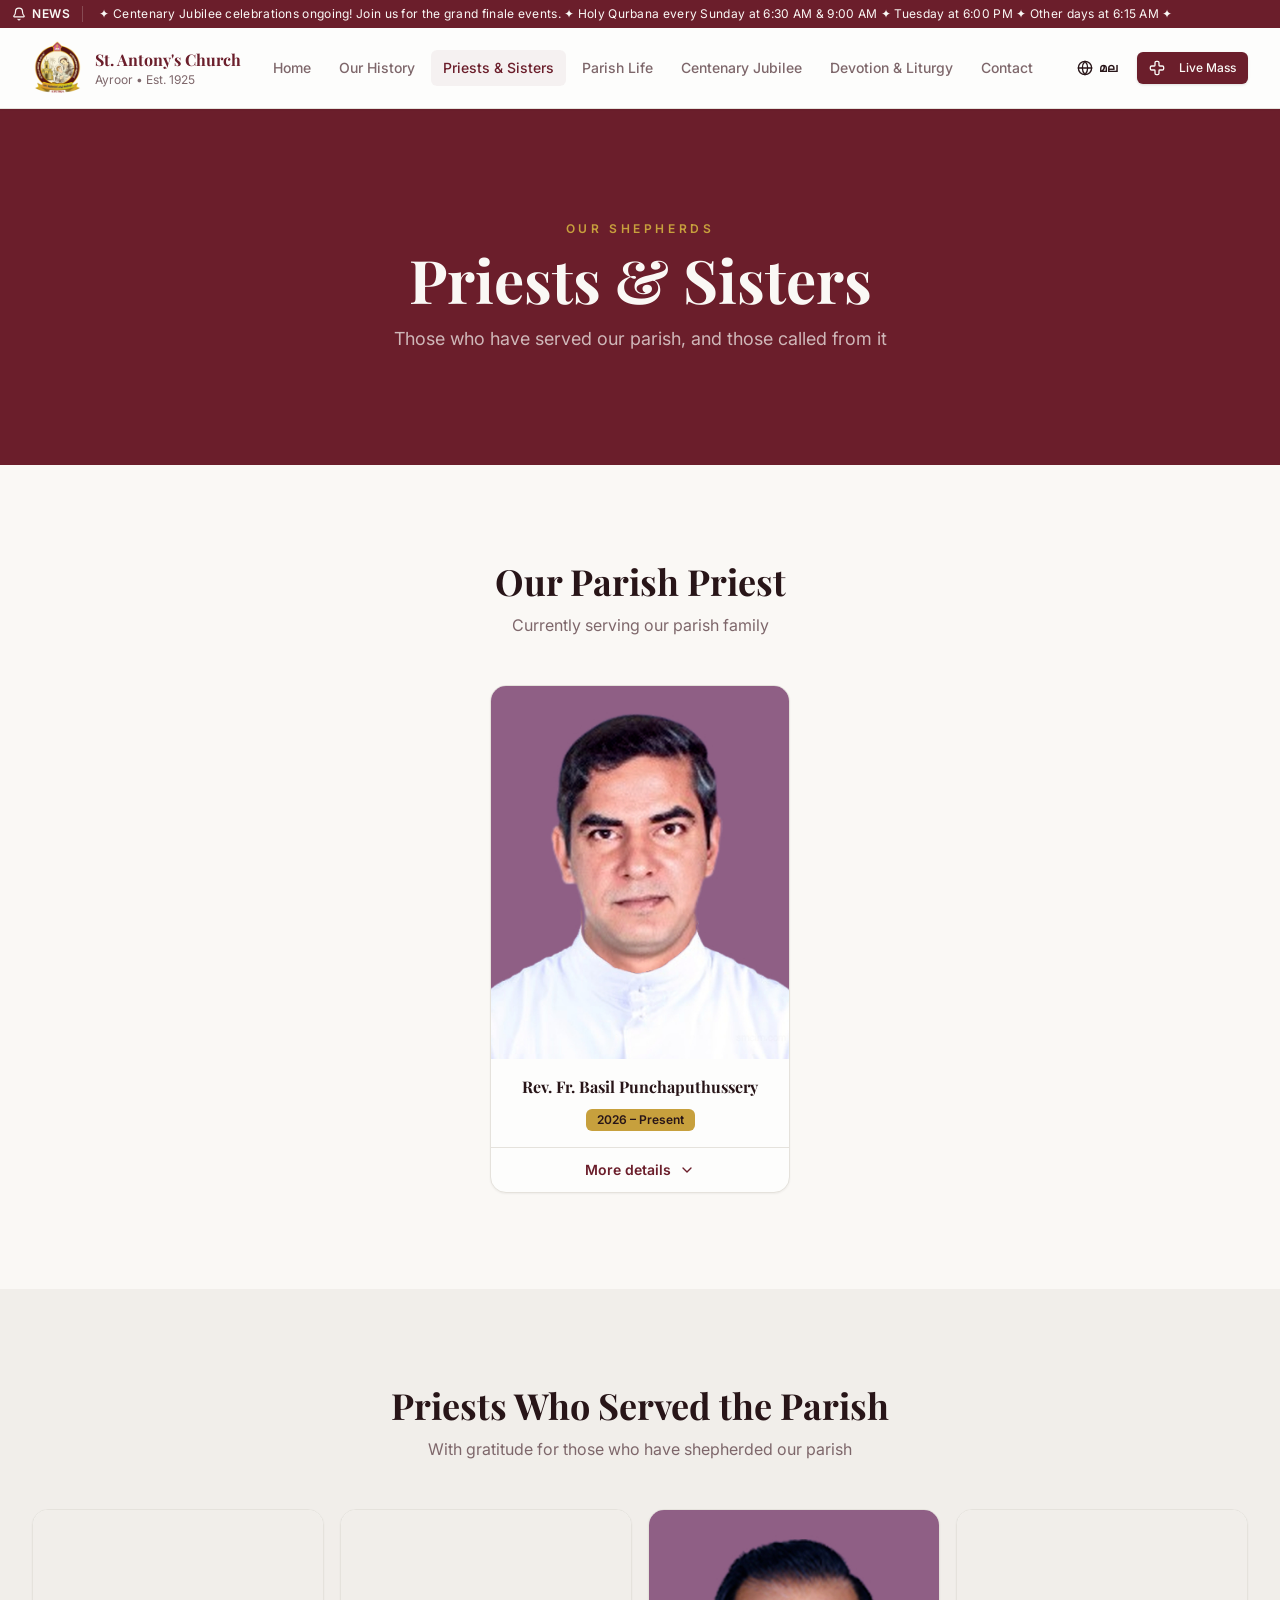
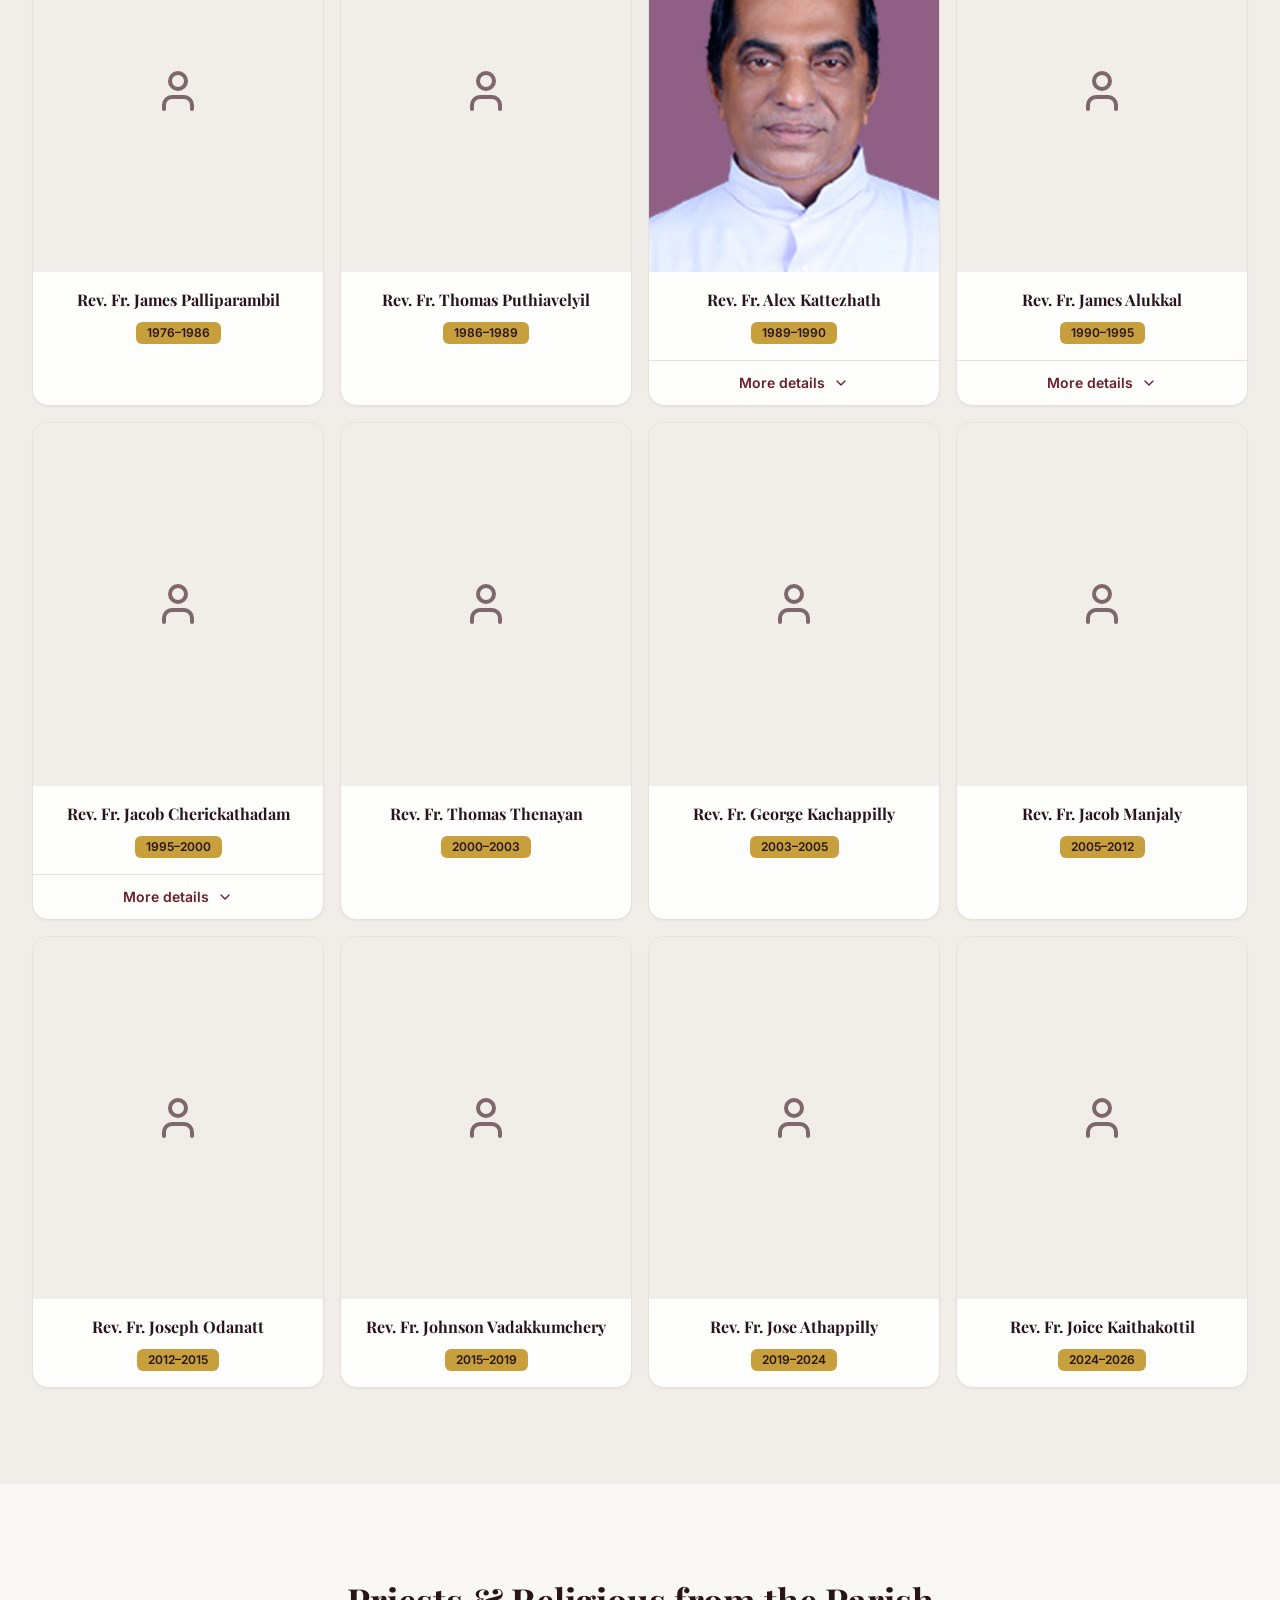
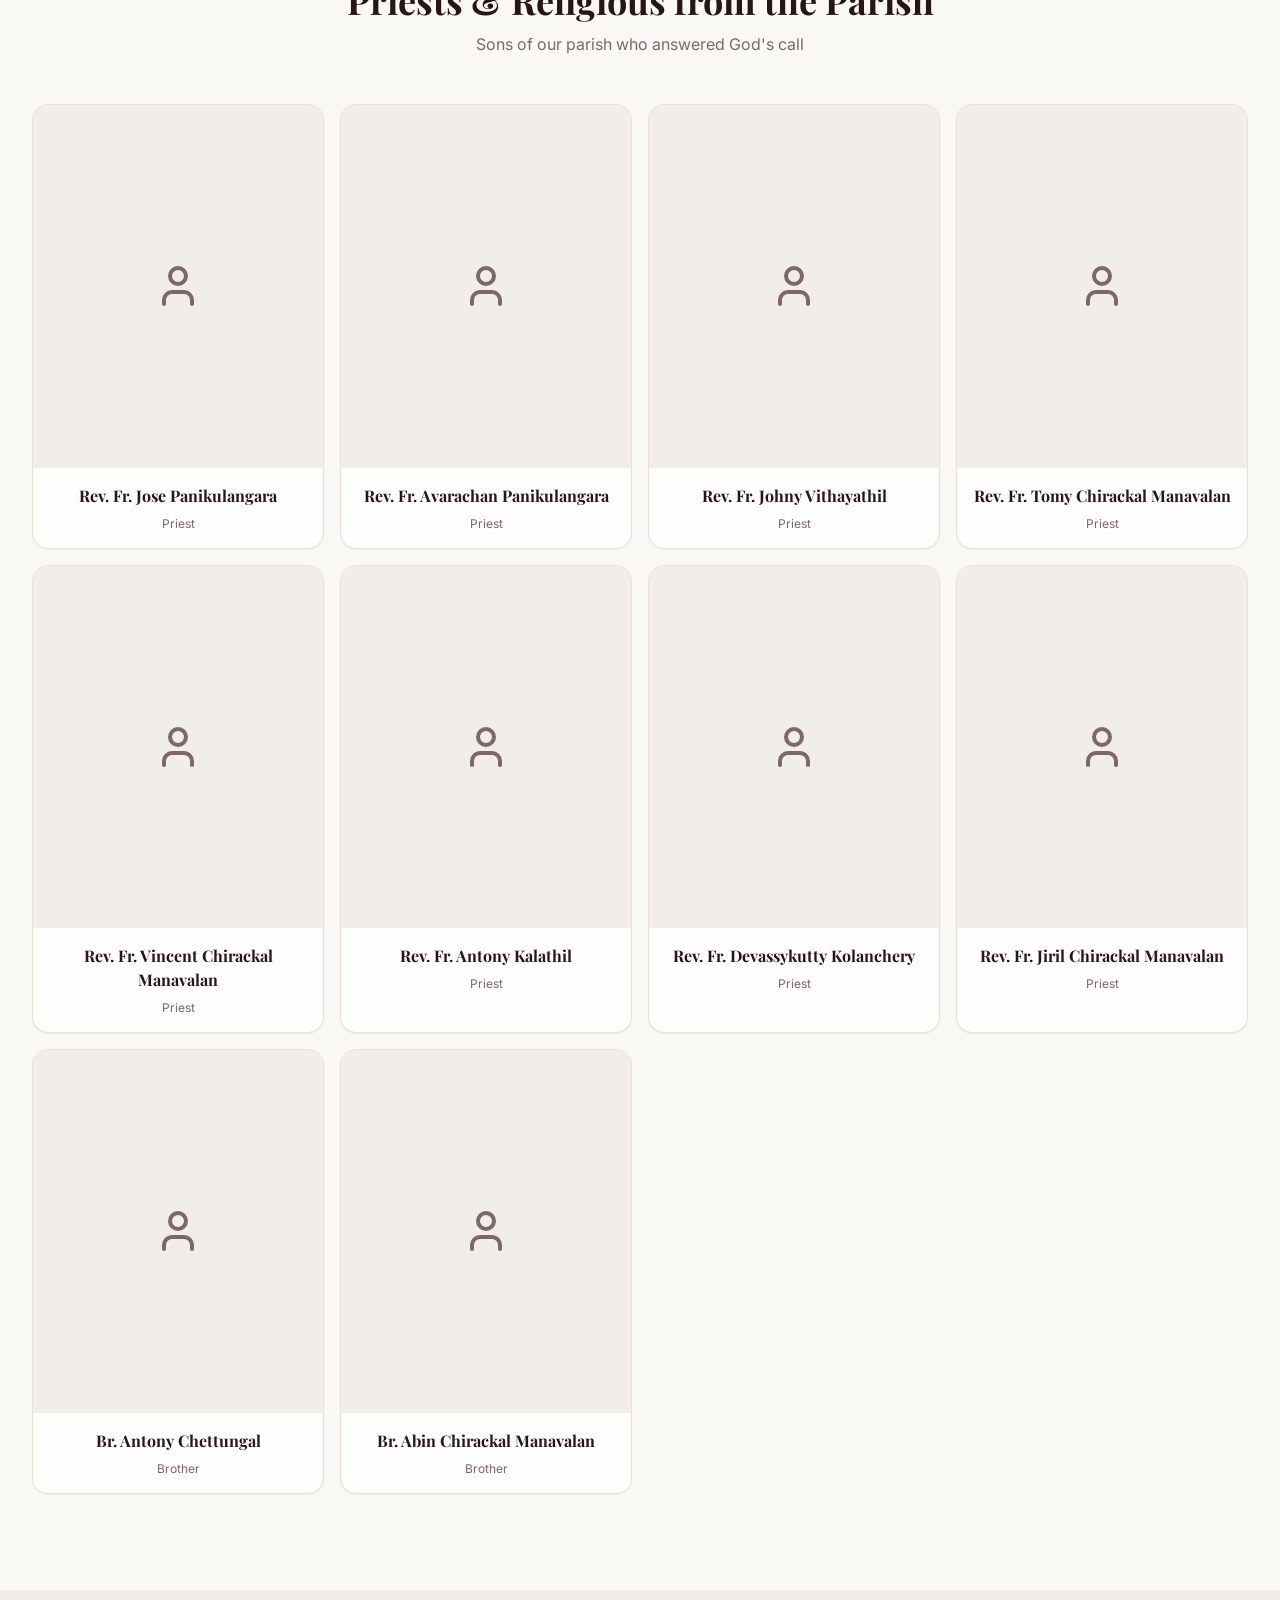
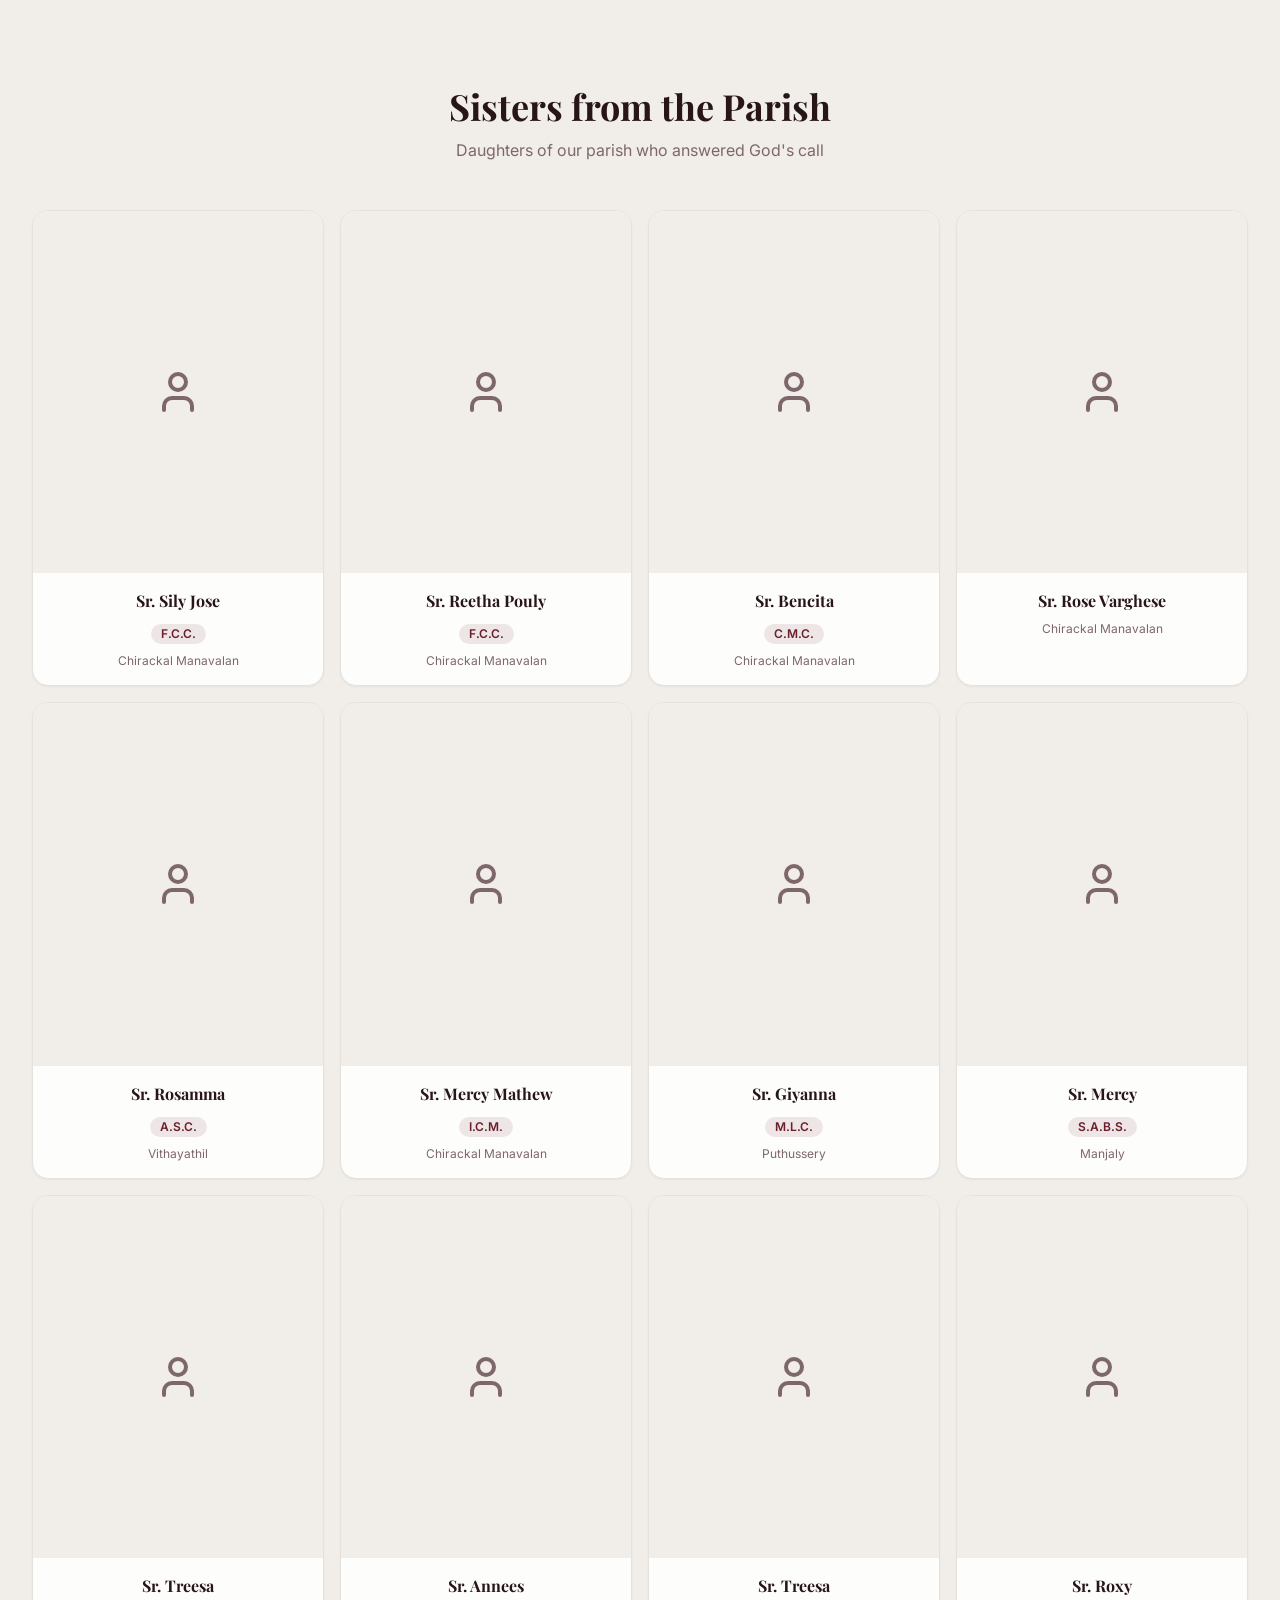
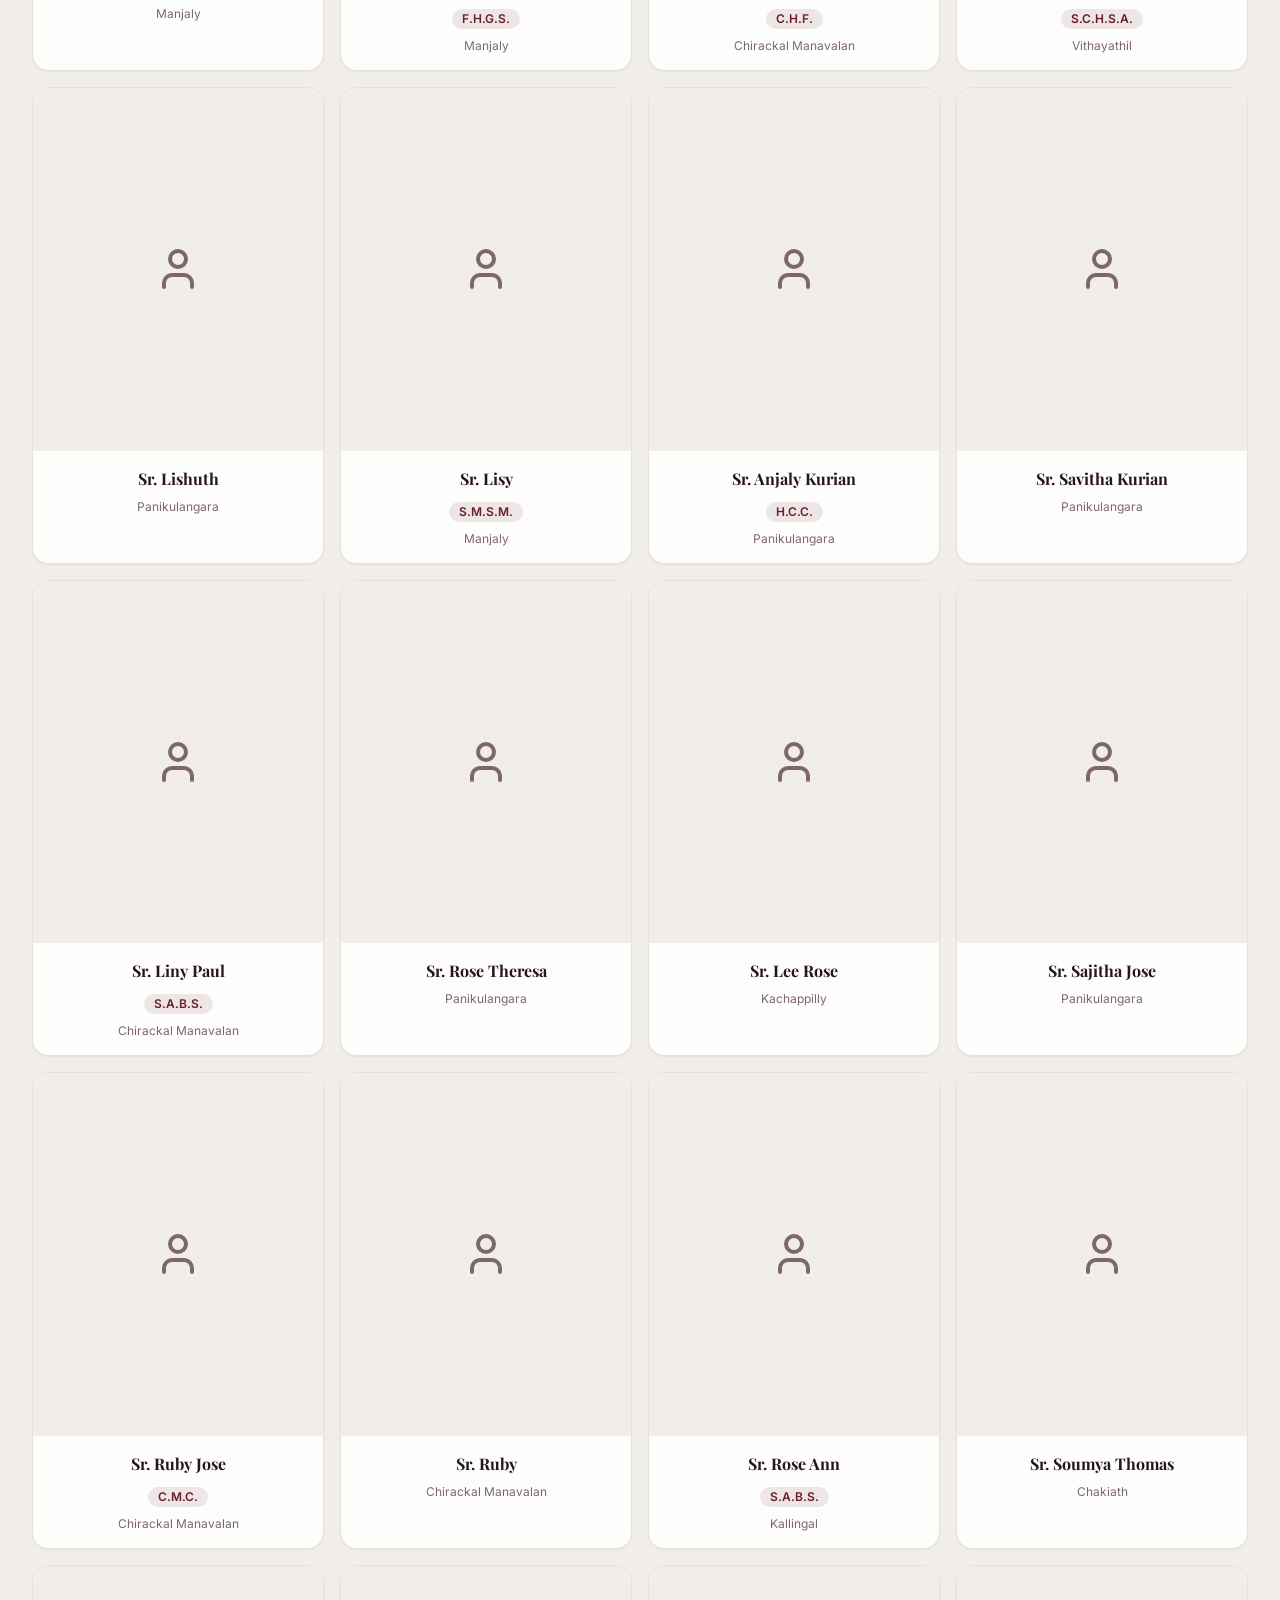
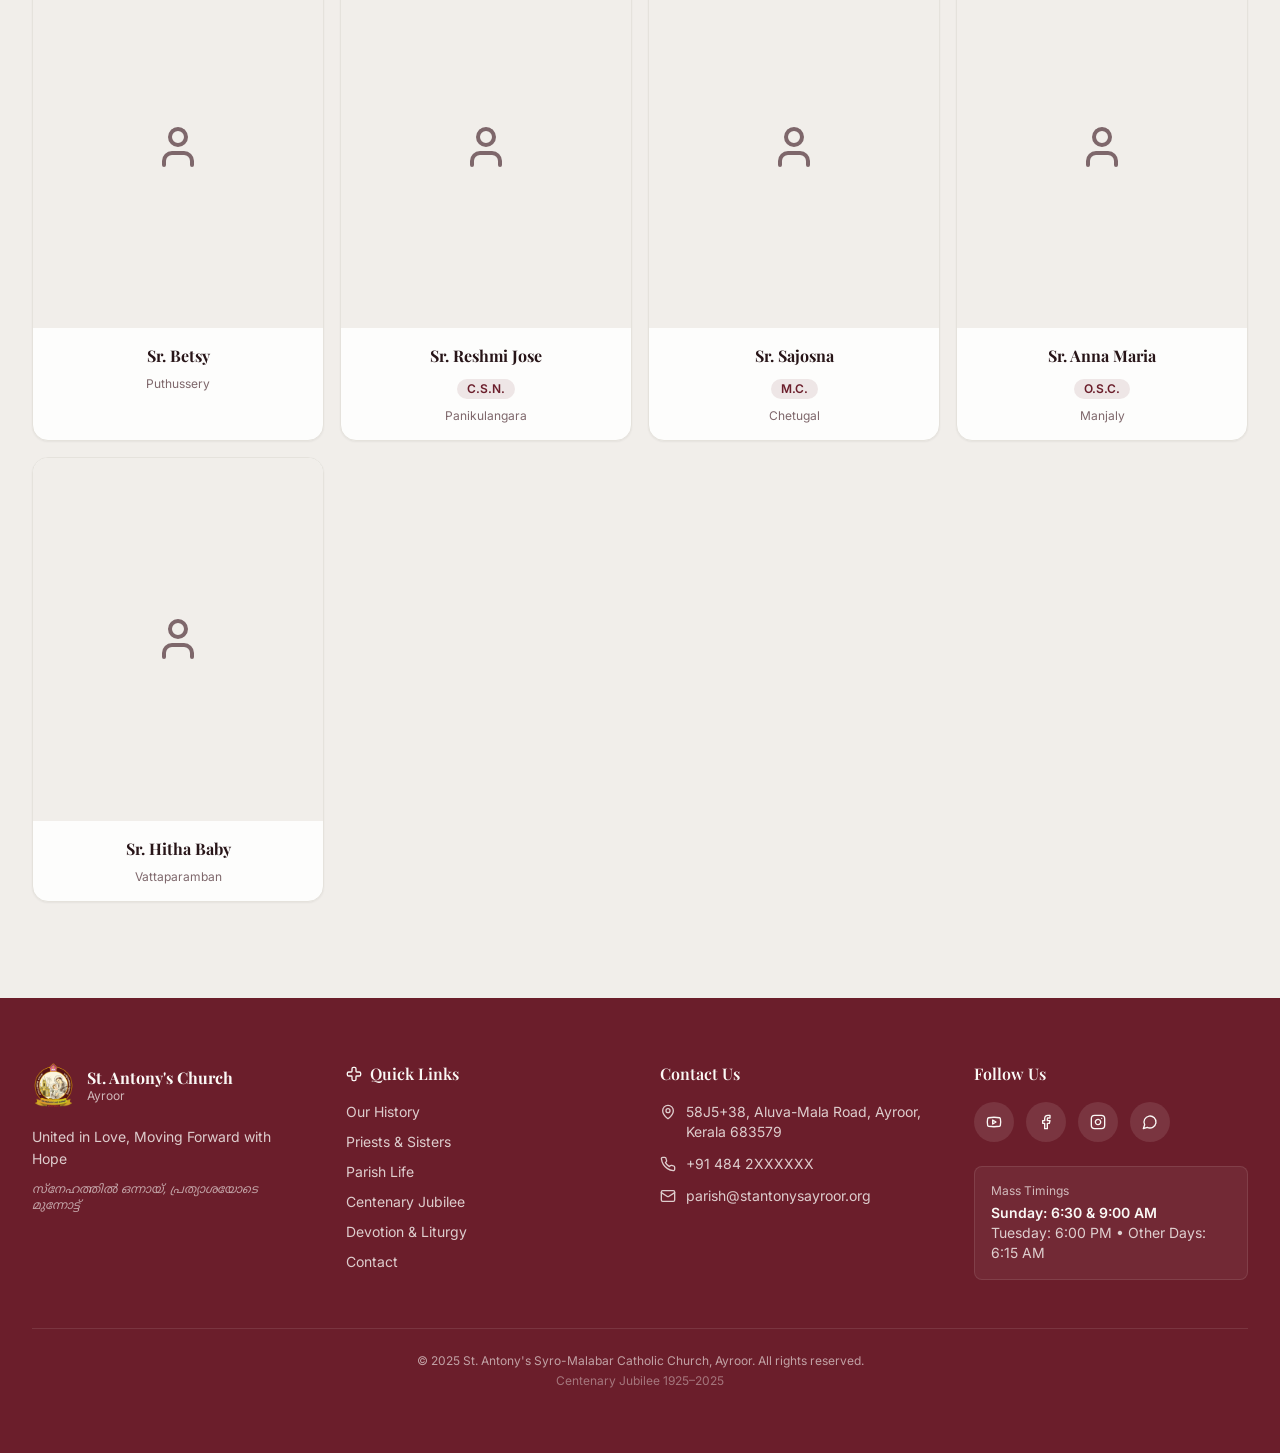
==== commit fc391502: "Add Fr. Jacob Cherickathadam's details Co-Authored-By: Claude Sonnet 5.5 <noreply@anthropic.com>" ====
--- a/clergy.html
+++ b/clergy.html
@@ -11,7 +11,7 @@
 <body class="min-h-screen flex flex-col">
 <div class="bg-primary text-primary-foreground py-1.5 overflow-hidden relative"><div class="flex items-center"><div class="flex-shrink-0 px-3 flex items-center gap-1.5 border-r border-primary-foreground/20 z-10 bg-primary"><svg xmlns="http://www.w3.org/2000/svg" width="24" height="24" viewBox="0 0 24 24" fill="none" stroke="currentColor" stroke-width="2" stroke-linecap="round" stroke-linejoin="round" class="lucide lucide-bell w-3.5 h-3.5"><path d="M10.268 21a2 2 0 0 0 3.464 0"></path><path d="M3.262 15.326A1 1 0 0 0 4 17h16a1 1 0 0 0 .74-1.673C19.41 13.956 18 12.499 18 8A6 6 0 0 0 6 8c0 4.499-1.411 5.956-2.738 7.326"></path></svg><span class="text-xs font-body font-semibold uppercase tracking-wider hidden sm:inline">News</span></div><div class="overflow-hidden flex-1"><p class="animate-ticker whitespace-nowrap text-xs font-body tracking-wide pl-4">&#10022; Centenary Jubilee celebrations ongoing! Join us for the grand finale events. &#10022; Holy Qurbana every Sunday at 6:30 AM &amp; 9:00 AM &#10022; Tuesday at 6:00 PM &#10022; Other days at 6:15 AM &#10022;</p></div></div></div><nav class="bg-card/95 backdrop-blur-md shadow-sm sticky top-0 z-50 border-b border-border"><div class="max-w-7xl mx-auto px-4 sm:px-6 lg:px-8"><div class="flex items-center justify-between h-16 md:h-20"><a class="flex items-center gap-3 flex-shrink-0" href="index.html"><img src="assets/images/logo.png" alt="Church Logo" class="h-10 md:h-14 w-auto"><div class="hidden sm:block"><p class="font-heading text-sm md:text-base font-bold text-primary leading-tight">St. Antony's Church</p><p class="text-[10px] md:text-xs text-muted-foreground font-body">Ayroor &bull; Est. 1925</p></div></a><div class="hidden lg:flex items-center gap-1"><a class="px-3 py-2 text-sm font-body font-medium rounded-md transition-colors text-muted-foreground hover:text-primary hover:bg-primary/5" href="index.html">Home</a><a class="px-3 py-2 text-sm font-body font-medium rounded-md transition-colors text-muted-foreground hover:text-primary hover:bg-primary/5" href="history.html">Our History</a><a class="px-3 py-2 text-sm font-body font-medium rounded-md transition-colors text-primary bg-primary/5" href="clergy.html">Priests &amp; Sisters</a><a class="px-3 py-2 text-sm font-body font-medium rounded-md transition-colors text-muted-foreground hover:text-primary hover:bg-primary/5" href="parish-life.html">Parish Life</a><a class="px-3 py-2 text-sm font-body font-medium rounded-md transition-colors text-muted-foreground hover:text-primary hover:bg-primary/5" href="jubilee.html">Centenary Jubilee</a><a class="px-3 py-2 text-sm font-body font-medium rounded-md transition-colors text-muted-foreground hover:text-primary hover:bg-primary/5" href="devotion.html">Devotion &amp; Liturgy</a><a class="px-3 py-2 text-sm font-body font-medium rounded-md transition-colors text-muted-foreground hover:text-primary hover:bg-primary/5" href="contact.html">Contact</a></div><div class="flex items-center gap-2"><button onclick="toggleLanguage(this)" class="inline-flex items-center justify-center whitespace-nowrap transition-colors focus-visible:outline-none focus-visible:ring-1 focus-visible:ring-ring disabled:pointer-events-none disabled:opacity-50 [&_svg]:pointer-events-none [&_svg]:size-4 [&_svg]:shrink-0 hover:bg-accent hover:text-accent-foreground h-8 rounded-md px-3 text-xs font-body font-semibold gap-1.5"><svg xmlns="http://www.w3.org/2000/svg" width="24" height="24" viewBox="0 0 24 24" fill="none" stroke="currentColor" stroke-width="2" stroke-linecap="round" stroke-linejoin="round" class="lucide lucide-globe w-4 h-4"><circle cx="12" cy="12" r="10"></circle><path d="M12 2a14.5 14.5 0 0 0 0 20 14.5 14.5 0 0 0 0-20"></path><path d="M2 12h20"></path></svg>മല</button><a class="items-center justify-center gap-2 whitespace-nowrap font-medium transition-colors focus-visible:outline-none focus-visible:ring-1 focus-visible:ring-ring disabled:pointer-events-none disabled:opacity-50 [&_svg]:pointer-events-none [&_svg]:size-4 [&_svg]:shrink-0 text-primary-foreground shadow h-8 rounded-md px-3 hidden md:flex font-body text-xs bg-primary hover:bg-primary/90" href="devotion.html"><svg xmlns="http://www.w3.org/2000/svg" width="24" height="24" viewBox="0 0 24 24" fill="none" stroke="currentColor" stroke-width="2" stroke-linecap="round" stroke-linejoin="round" class="lucide lucide-cross w-3.5 h-3.5 mr-1.5"><path d="M4 9a2 2 0 0 0-2 2v2a2 2 0 0 0 2 2h4a1 1 0 0 1 1 1v4a2 2 0 0 0 2 2h2a2 2 0 0 0 2-2v-4a1 1 0 0 1 1-1h4a2 2 0 0 0 2-2v-2a2 2 0 0 0-2-2h-4a1 1 0 0 1-1-1V4a2 2 0 0 0-2-2h-2a2 2 0 0 0-2 2v4a1 1 0 0 1-1 1z"></path></svg>Live Mass</a><button onclick="toggleMobileMenu()" class="lg:hidden p-2 text-foreground"><svg xmlns="http://www.w3.org/2000/svg" width="24" height="24" viewBox="0 0 24 24" fill="none" stroke="currentColor" stroke-width="2" stroke-linecap="round" stroke-linejoin="round" class="lucide lucide-menu w-5 h-5"><line x1="4" x2="20" y1="12" y2="12"></line><line x1="4" x2="20" y1="6" y2="6"></line><line x1="4" x2="20" y1="18" y2="18"></line></svg></button></div></div><div id="mobile-menu" class="hidden lg:hidden pb-4"><a class="block px-4 py-3 text-sm font-body font-medium rounded-md text-muted-foreground hover:text-primary hover:bg-primary/5" href="index.html">Home</a><a class="block px-4 py-3 text-sm font-body font-medium rounded-md text-muted-foreground hover:text-primary hover:bg-primary/5" href="history.html">Our History</a><a class="block px-4 py-3 text-sm font-body font-medium rounded-md text-primary bg-primary/5" href="clergy.html">Priests & Sisters</a><a class="block px-4 py-3 text-sm font-body font-medium rounded-md text-muted-foreground hover:text-primary hover:bg-primary/5" href="parish-life.html">Parish Life</a><a class="block px-4 py-3 text-sm font-body font-medium rounded-md text-muted-foreground hover:text-primary hover:bg-primary/5" href="jubilee.html">Centenary Jubilee</a><a class="block px-4 py-3 text-sm font-body font-medium rounded-md text-muted-foreground hover:text-primary hover:bg-primary/5" href="devotion.html">Devotion & Liturgy</a><a class="block px-4 py-3 text-sm font-body font-medium rounded-md text-muted-foreground hover:text-primary hover:bg-primary/5" href="contact.html">Contact</a></div></div></nav>
 <main class="flex-1">
-<div><section class="py-20 md:py-28 bg-primary"><div class="max-w-7xl mx-auto px-4 sm:px-6 lg:px-8 text-center"><div><p class="font-body text-xs tracking-[0.3em] uppercase text-secondary font-semibold mb-3">Our Shepherds</p><h1 class="font-heading text-4xl md:text-6xl font-bold text-primary-foreground mb-4">Priests &amp; Sisters</h1><p class="font-body text-primary-foreground/70 text-lg max-w-xl mx-auto">Those who have served our parish, and those called from it</p></div></div></section><section class="py-16 md:py-24 bg-background"><div class="max-w-7xl mx-auto px-4 sm:px-6 lg:px-8"><div class="text-center mb-12"><h2 class="font-heading text-3xl md:text-4xl font-bold text-foreground mb-3">Our Parish Priest</h2><p class="font-body text-muted-foreground">Currently serving our parish family</p></div><div class="mx-auto" style="max-width: 300px;"><div class="rounded-2xl border border-border bg-card overflow-hidden shadow-sm hover:shadow-lg transition-shadow text-center h-full"><div style="aspect-ratio: 4 / 5;"><img src="assets/images/clergy/fr-basil-punchaputhussery.png" alt="Rev. Fr. Basil Punchaputhussery" class="w-full h-full object-cover"></div><div class="p-4"><h3 class="font-heading text-base font-bold text-foreground mb-2">Rev. Fr. Basil Punchaputhussery</h3><div class="inline-flex items-center rounded-md border px-2.5 py-0.5 text-xs transition-colors focus:outline-none focus:ring-2 focus:ring-ring focus:ring-offset-2 border-transparent bg-secondary text-secondary-foreground hover:bg-secondary/80 font-body font-semibold">2026 &ndash; Present</div></div><details class="border-t border-border text-left"><summary class="flex items-center justify-center gap-2 px-4 py-3 cursor-pointer select-none font-body text-sm font-semibold text-primary">More details <svg xmlns="http://www.w3.org/2000/svg" width="24" height="24" viewBox="0 0 24 24" fill="none" stroke="currentColor" stroke-width="2" stroke-linecap="round" stroke-linejoin="round" class="lucide lucide-chevron-down details-chevron w-4 h-4"><path d="m6 9 6 6 6-6"></path></svg></summary><div class="px-4 pb-3"><div class="py-3 border-b border-border last:border-0"><p class="font-body text-xs uppercase tracking-wider text-muted-foreground">Feast</p><p class="font-body text-sm font-semibold text-foreground">January 02</p></div><div class="py-3 border-b border-border last:border-0"><p class="font-body text-xs uppercase tracking-wider text-muted-foreground">Native Parish</p><p class="font-body text-sm font-semibold text-foreground">Kizhakkambalam &ndash; St. Antony Forane Church</p></div><div class="py-3 border-b border-border last:border-0"><p class="font-body text-xs uppercase tracking-wider text-muted-foreground">Ordination</p><p class="font-body text-sm font-semibold text-foreground">02 January 1990</p></div><div class="py-3 border-b border-border last:border-0"><p class="font-body text-xs uppercase tracking-wider text-muted-foreground">Email</p><p class="font-body text-sm font-semibold text-foreground"><a href="mailto:bpsserry@gmail.com" class="hover:text-primary transition-colors">bpsserry@gmail.com</a></p></div></div></details></div></div></div></section><section class="py-16 md:py-24 bg-muted"><div class="max-w-7xl mx-auto px-4 sm:px-6 lg:px-8"><div class="text-center mb-12"><h2 class="font-heading text-3xl md:text-4xl font-bold text-foreground mb-3">Priests Who Served the Parish</h2><p class="font-body text-muted-foreground">With gratitude for those who have shepherded our parish</p></div><div class="grid grid-cols-2 md:grid-cols-4 gap-4"><div class="rounded-2xl border border-border bg-card overflow-hidden shadow-sm hover:shadow-lg transition-shadow text-center h-full"><div class="bg-muted flex items-center justify-center text-muted-foreground" data-photo-placeholder style="aspect-ratio: 4 / 5;"><svg xmlns="http://www.w3.org/2000/svg" width="24" height="24" viewBox="0 0 24 24" fill="none" stroke="currentColor" stroke-width="2" stroke-linecap="round" stroke-linejoin="round" class="lucide lucide-user w-12 h-12"><path d="M19 21v-2a4 4 0 0 0-4-4H9a4 4 0 0 0-4 4v2"></path><circle cx="12" cy="7" r="4"></circle></svg></div><div class="p-4"><h3 class="font-heading text-base font-bold text-foreground mb-2">Rev. Fr. James Palliparambil</h3><div class="inline-flex items-center rounded-md border px-2.5 py-0.5 text-xs transition-colors focus:outline-none focus:ring-2 focus:ring-ring focus:ring-offset-2 border-transparent bg-secondary text-secondary-foreground hover:bg-secondary/80 font-body font-semibold">1976&ndash;1986</div></div></div><div class="rounded-2xl border border-border bg-card overflow-hidden shadow-sm hover:shadow-lg transition-shadow text-center h-full"><div class="bg-muted flex items-center justify-center text-muted-foreground" data-photo-placeholder style="aspect-ratio: 4 / 5;"><svg xmlns="http://www.w3.org/2000/svg" width="24" height="24" viewBox="0 0 24 24" fill="none" stroke="currentColor" stroke-width="2" stroke-linecap="round" stroke-linejoin="round" class="lucide lucide-user w-12 h-12"><path d="M19 21v-2a4 4 0 0 0-4-4H9a4 4 0 0 0-4 4v2"></path><circle cx="12" cy="7" r="4"></circle></svg></div><div class="p-4"><h3 class="font-heading text-base font-bold text-foreground mb-2">Rev. Fr. Thomas Puthiavelyil</h3><div class="inline-flex items-center rounded-md border px-2.5 py-0.5 text-xs transition-colors focus:outline-none focus:ring-2 focus:ring-ring focus:ring-offset-2 border-transparent bg-secondary text-secondary-foreground hover:bg-secondary/80 font-body font-semibold">1986&ndash;1989</div></div></div><div class="rounded-2xl border border-border bg-card overflow-hidden shadow-sm hover:shadow-lg transition-shadow text-center h-full"><div style="aspect-ratio: 4 / 5;"><img src="assets/images/clergy/fr-alex-kattezhath.png" alt="Rev. Fr. Alex Kattezhath" class="w-full h-full object-cover"></div><div class="p-4"><h3 class="font-heading text-base font-bold text-foreground mb-2">Rev. Fr. Alex Kattezhath</h3><div class="inline-flex items-center rounded-md border px-2.5 py-0.5 text-xs transition-colors focus:outline-none focus:ring-2 focus:ring-ring focus:ring-offset-2 border-transparent bg-secondary text-secondary-foreground hover:bg-secondary/80 font-body font-semibold">1989&ndash;1990</div></div><details class="border-t border-border text-left"><summary class="flex items-center justify-center gap-2 px-4 py-3 cursor-pointer select-none font-body text-sm font-semibold text-primary">More details <svg xmlns="http://www.w3.org/2000/svg" width="24" height="24" viewBox="0 0 24 24" fill="none" stroke="currentColor" stroke-width="2" stroke-linecap="round" stroke-linejoin="round" class="lucide lucide-chevron-down details-chevron w-4 h-4"><path d="m6 9 6 6 6-6"></path></svg></summary><div class="px-4 pb-3"><div class="py-3 border-b border-border last:border-0"><p class="font-body text-xs uppercase tracking-wider text-muted-foreground">Native Parish</p><p class="font-body text-sm font-semibold text-foreground">Kudavechoor &ndash; St. Mary's Church</p></div><div class="py-3 border-b border-border last:border-0"><p class="font-body text-xs uppercase tracking-wider text-muted-foreground">Ordination</p><p class="font-body text-sm font-semibold text-foreground">21 March 1980</p></div><div class="py-3 border-b border-border last:border-0"><p class="font-body text-xs uppercase tracking-wider text-muted-foreground">Email</p><p class="font-body text-sm font-semibold text-foreground"><a href="mailto:alexkattezhathu@gmail.com" class="hover:text-primary transition-colors">alexkattezhathu@gmail.com</a></p></div></div></details></div><div class="rounded-2xl border border-border bg-card overflow-hidden shadow-sm hover:shadow-lg transition-shadow text-center h-full"><div class="bg-muted flex items-center justify-center text-muted-foreground" data-photo-placeholder style="aspect-ratio: 4 / 5;"><svg xmlns="http://www.w3.org/2000/svg" width="24" height="24" viewBox="0 0 24 24" fill="none" stroke="currentColor" stroke-width="2" stroke-linecap="round" stroke-linejoin="round" class="lucide lucide-user w-12 h-12"><path d="M19 21v-2a4 4 0 0 0-4-4H9a4 4 0 0 0-4 4v2"></path><circle cx="12" cy="7" r="4"></circle></svg></div><div class="p-4"><h3 class="font-heading text-base font-bold text-foreground mb-2">Rev. Fr. James Alukkal</h3><div class="inline-flex items-center rounded-md border px-2.5 py-0.5 text-xs transition-colors focus:outline-none focus:ring-2 focus:ring-ring focus:ring-offset-2 border-transparent bg-secondary text-secondary-foreground hover:bg-secondary/80 font-body font-semibold">1990&ndash;1995</div></div><details class="border-t border-border text-left"><summary class="flex items-center justify-center gap-2 px-4 py-3 cursor-pointer select-none font-body text-sm font-semibold text-primary">More details <svg xmlns="http://www.w3.org/2000/svg" width="24" height="24" viewBox="0 0 24 24" fill="none" stroke="currentColor" stroke-width="2" stroke-linecap="round" stroke-linejoin="round" class="lucide lucide-chevron-down details-chevron w-4 h-4"><path d="m6 9 6 6 6-6"></path></svg></summary><div class="px-4 pb-3"><div class="py-3 border-b border-border last:border-0"><p class="font-body text-xs uppercase tracking-wider text-muted-foreground">Feast</p><p class="font-body text-sm font-semibold text-foreground">July 25</p></div><div class="py-3 border-b border-border last:border-0"><p class="font-body text-xs uppercase tracking-wider text-muted-foreground">Native Parish</p><p class="font-body text-sm font-semibold text-foreground">Kalady &ndash; St. George Church</p></div><div class="py-3 border-b border-border last:border-0"><p class="font-body text-xs uppercase tracking-wider text-muted-foreground">Ordination</p><p class="font-body text-sm font-semibold text-foreground">18 December 1972</p></div></div></details></div><div class="rounded-2xl border border-border bg-card overflow-hidden shadow-sm hover:shadow-lg transition-shadow text-center h-full"><div class="bg-muted flex items-center justify-center text-muted-foreground" data-photo-placeholder style="aspect-ratio: 4 / 5;"><svg xmlns="http://www.w3.org/2000/svg" width="24" height="24" viewBox="0 0 24 24" fill="none" stroke="currentColor" stroke-width="2" stroke-linecap="round" stroke-linejoin="round" class="lucide lucide-user w-12 h-12"><path d="M19 21v-2a4 4 0 0 0-4-4H9a4 4 0 0 0-4 4v2"></path><circle cx="12" cy="7" r="4"></circle></svg></div><div class="p-4"><h3 class="font-heading text-base font-bold text-foreground mb-2">Rev. Fr. Jacob Cherickathadam</h3><div class="inline-flex items-center rounded-md border px-2.5 py-0.5 text-xs transition-colors focus:outline-none focus:ring-2 focus:ring-ring focus:ring-offset-2 border-transparent bg-secondary text-secondary-foreground hover:bg-secondary/80 font-body font-semibold">1995&ndash;2000</div></div></div><div class="rounded-2xl border border-border bg-card overflow-hidden shadow-sm hover:shadow-lg transition-shadow text-center h-full"><div class="bg-muted flex items-center justify-center text-muted-foreground" data-photo-placeholder style="aspect-ratio: 4 / 5;"><svg xmlns="http://www.w3.org/2000/svg" width="24" height="24" viewBox="0 0 24 24" fill="none" stroke="currentColor" stroke-width="2" stroke-linecap="round" stroke-linejoin="round" class="lucide lucide-user w-12 h-12"><path d="M19 21v-2a4 4 0 0 0-4-4H9a4 4 0 0 0-4 4v2"></path><circle cx="12" cy="7" r="4"></circle></svg></div><div class="p-4"><h3 class="font-heading text-base font-bold text-foreground mb-2">Rev. Fr. Thomas Thenayan</h3><div class="inline-flex items-center rounded-md border px-2.5 py-0.5 text-xs transition-colors focus:outline-none focus:ring-2 focus:ring-ring focus:ring-offset-2 border-transparent bg-secondary text-secondary-foreground hover:bg-secondary/80 font-body font-semibold">2000&ndash;2003</div></div></div><div class="rounded-2xl border border-border bg-card overflow-hidden shadow-sm hover:shadow-lg transition-shadow text-center h-full"><div class="bg-muted flex items-center justify-center text-muted-foreground" data-photo-placeholder style="aspect-ratio: 4 / 5;"><svg xmlns="http://www.w3.org/2000/svg" width="24" height="24" viewBox="0 0 24 24" fill="none" stroke="currentColor" stroke-width="2" stroke-linecap="round" stroke-linejoin="round" class="lucide lucide-user w-12 h-12"><path d="M19 21v-2a4 4 0 0 0-4-4H9a4 4 0 0 0-4 4v2"></path><circle cx="12" cy="7" r="4"></circle></svg></div><div class="p-4"><h3 class="font-heading text-base font-bold text-foreground mb-2">Rev. Fr. George Kachappilly</h3><div class="inline-flex items-center rounded-md border px-2.5 py-0.5 text-xs transition-colors focus:outline-none focus:ring-2 focus:ring-ring focus:ring-offset-2 border-transparent bg-secondary text-secondary-foreground hover:bg-secondary/80 font-body font-semibold">2003&ndash;2005</div></div></div><div class="rounded-2xl border border-border bg-card overflow-hidden shadow-sm hover:shadow-lg transition-shadow text-center h-full"><div class="bg-muted flex items-center justify-center text-muted-foreground" data-photo-placeholder style="aspect-ratio: 4 / 5;"><svg xmlns="http://www.w3.org/2000/svg" width="24" height="24" viewBox="0 0 24 24" fill="none" stroke="currentColor" stroke-width="2" stroke-linecap="round" stroke-linejoin="round" class="lucide lucide-user w-12 h-12"><path d="M19 21v-2a4 4 0 0 0-4-4H9a4 4 0 0 0-4 4v2"></path><circle cx="12" cy="7" r="4"></circle></svg></div><div class="p-4"><h3 class="font-heading text-base font-bold text-foreground mb-2">Rev. Fr. Jacob Manjaly</h3><div class="inline-flex items-center rounded-md border px-2.5 py-0.5 text-xs transition-colors focus:outline-none focus:ring-2 focus:ring-ring focus:ring-offset-2 border-transparent bg-secondary text-secondary-foreground hover:bg-secondary/80 font-body font-semibold">2005&ndash;2012</div></div></div><div class="rounded-2xl border border-border bg-card overflow-hidden shadow-sm hover:shadow-lg transition-shadow text-center h-full"><div class="bg-muted flex items-center justify-center text-muted-foreground" data-photo-placeholder style="aspect-ratio: 4 / 5;"><svg xmlns="http://www.w3.org/2000/svg" width="24" height="24" viewBox="0 0 24 24" fill="none" stroke="currentColor" stroke-width="2" stroke-linecap="round" stroke-linejoin="round" class="lucide lucide-user w-12 h-12"><path d="M19 21v-2a4 4 0 0 0-4-4H9a4 4 0 0 0-4 4v2"></path><circle cx="12" cy="7" r="4"></circle></svg></div><div class="p-4"><h3 class="font-heading text-base font-bold text-foreground mb-2">Rev. Fr. Joseph Odanatt</h3><div class="inline-flex items-center rounded-md border px-2.5 py-0.5 text-xs transition-colors focus:outline-none focus:ring-2 focus:ring-ring focus:ring-offset-2 border-transparent bg-secondary text-secondary-foreground hover:bg-secondary/80 font-body font-semibold">2012&ndash;2015</div></div></div><div class="rounded-2xl border border-border bg-card overflow-hidden shadow-sm hover:shadow-lg transition-shadow text-center h-full"><div class="bg-muted flex items-center justify-center text-muted-foreground" data-photo-placeholder style="aspect-ratio: 4 / 5;"><svg xmlns="http://www.w3.org/2000/svg" width="24" height="24" viewBox="0 0 24 24" fill="none" stroke="currentColor" stroke-width="2" stroke-linecap="round" stroke-linejoin="round" class="lucide lucide-user w-12 h-12"><path d="M19 21v-2a4 4 0 0 0-4-4H9a4 4 0 0 0-4 4v2"></path><circle cx="12" cy="7" r="4"></circle></svg></div><div class="p-4"><h3 class="font-heading text-base font-bold text-foreground mb-2">Rev. Fr. Johnson Vadakkumchery</h3><div class="inline-flex items-center rounded-md border px-2.5 py-0.5 text-xs transition-colors focus:outline-none focus:ring-2 focus:ring-ring focus:ring-offset-2 border-transparent bg-secondary text-secondary-foreground hover:bg-secondary/80 font-body font-semibold">2015&ndash;2019</div></div></div><div class="rounded-2xl border border-border bg-card overflow-hidden shadow-sm hover:shadow-lg transition-shadow text-center h-full"><div class="bg-muted flex items-center justify-center text-muted-foreground" data-photo-placeholder style="aspect-ratio: 4 / 5;"><svg xmlns="http://www.w3.org/2000/svg" width="24" height="24" viewBox="0 0 24 24" fill="none" stroke="currentColor" stroke-width="2" stroke-linecap="round" stroke-linejoin="round" class="lucide lucide-user w-12 h-12"><path d="M19 21v-2a4 4 0 0 0-4-4H9a4 4 0 0 0-4 4v2"></path><circle cx="12" cy="7" r="4"></circle></svg></div><div class="p-4"><h3 class="font-heading text-base font-bold text-foreground mb-2">Rev. Fr. Jose Athappilly</h3><div class="inline-flex items-center rounded-md border px-2.5 py-0.5 text-xs transition-colors focus:outline-none focus:ring-2 focus:ring-ring focus:ring-offset-2 border-transparent bg-secondary text-secondary-foreground hover:bg-secondary/80 font-body font-semibold">2019&ndash;2024</div></div></div><div class="rounded-2xl border border-border bg-card overflow-hidden shadow-sm hover:shadow-lg transition-shadow text-center h-full"><div class="bg-muted flex items-center justify-center text-muted-foreground" data-photo-placeholder style="aspect-ratio: 4 / 5;"><svg xmlns="http://www.w3.org/2000/svg" width="24" height="24" viewBox="0 0 24 24" fill="none" stroke="currentColor" stroke-width="2" stroke-linecap="round" stroke-linejoin="round" class="lucide lucide-user w-12 h-12"><path d="M19 21v-2a4 4 0 0 0-4-4H9a4 4 0 0 0-4 4v2"></path><circle cx="12" cy="7" r="4"></circle></svg></div><div class="p-4"><h3 class="font-heading text-base font-bold text-foreground mb-2">Rev. Fr. Joice Kaithakottil</h3><div class="inline-flex items-center rounded-md border px-2.5 py-0.5 text-xs transition-colors focus:outline-none focus:ring-2 focus:ring-ring focus:ring-offset-2 border-transparent bg-secondary text-secondary-foreground hover:bg-secondary/80 font-body font-semibold">2024&ndash;2026</div></div></div></div></div></section><section class="py-16 md:py-24 bg-background"><div class="max-w-7xl mx-auto px-4 sm:px-6 lg:px-8"><div class="text-center mb-12"><h2 class="font-heading text-3xl md:text-4xl font-bold text-foreground mb-3">Priests &amp; Religious from the Parish</h2><p class="font-body text-muted-foreground">Sons of our parish who answered God's call</p></div><div class="grid grid-cols-2 md:grid-cols-4 gap-4"><div class="rounded-2xl border border-border bg-card overflow-hidden shadow-sm hover:shadow-lg transition-shadow text-center h-full"><div class="bg-muted flex items-center justify-center text-muted-foreground" data-photo-placeholder style="aspect-ratio: 4 / 5;"><svg xmlns="http://www.w3.org/2000/svg" width="24" height="24" viewBox="0 0 24 24" fill="none" stroke="currentColor" stroke-width="2" stroke-linecap="round" stroke-linejoin="round" class="lucide lucide-user w-12 h-12"><path d="M19 21v-2a4 4 0 0 0-4-4H9a4 4 0 0 0-4 4v2"></path><circle cx="12" cy="7" r="4"></circle></svg></div><div class="p-4"><h3 class="font-heading text-base font-bold text-foreground mb-2">Rev. Fr. Jose Panikulangara</h3><p class="font-body text-xs text-muted-foreground">Priest</p></div></div><div class="rounded-2xl border border-border bg-card overflow-hidden shadow-sm hover:shadow-lg transition-shadow text-center h-full"><div class="bg-muted flex items-center justify-center text-muted-foreground" data-photo-placeholder style="aspect-ratio: 4 / 5;"><svg xmlns="http://www.w3.org/2000/svg" width="24" height="24" viewBox="0 0 24 24" fill="none" stroke="currentColor" stroke-width="2" stroke-linecap="round" stroke-linejoin="round" class="lucide lucide-user w-12 h-12"><path d="M19 21v-2a4 4 0 0 0-4-4H9a4 4 0 0 0-4 4v2"></path><circle cx="12" cy="7" r="4"></circle></svg></div><div class="p-4"><h3 class="font-heading text-base font-bold text-foreground mb-2">Rev. Fr. Avarachan Panikulangara</h3><p class="font-body text-xs text-muted-foreground">Priest</p></div></div><div class="rounded-2xl border border-border bg-card overflow-hidden shadow-sm hover:shadow-lg transition-shadow text-center h-full"><div class="bg-muted flex items-center justify-center text-muted-foreground" data-photo-placeholder style="aspect-ratio: 4 / 5;"><svg xmlns="http://www.w3.org/2000/svg" width="24" height="24" viewBox="0 0 24 24" fill="none" stroke="currentColor" stroke-width="2" stroke-linecap="round" stroke-linejoin="round" class="lucide lucide-user w-12 h-12"><path d="M19 21v-2a4 4 0 0 0-4-4H9a4 4 0 0 0-4 4v2"></path><circle cx="12" cy="7" r="4"></circle></svg></div><div class="p-4"><h3 class="font-heading text-base font-bold text-foreground mb-2">Rev. Fr. Johny Vithayathil</h3><p class="font-body text-xs text-muted-foreground">Priest</p></div></div><div class="rounded-2xl border border-border bg-card overflow-hidden shadow-sm hover:shadow-lg transition-shadow text-center h-full"><div class="bg-muted flex items-center justify-center text-muted-foreground" data-photo-placeholder style="aspect-ratio: 4 / 5;"><svg xmlns="http://www.w3.org/2000/svg" width="24" height="24" viewBox="0 0 24 24" fill="none" stroke="currentColor" stroke-width="2" stroke-linecap="round" stroke-linejoin="round" class="lucide lucide-user w-12 h-12"><path d="M19 21v-2a4 4 0 0 0-4-4H9a4 4 0 0 0-4 4v2"></path><circle cx="12" cy="7" r="4"></circle></svg></div><div class="p-4"><h3 class="font-heading text-base font-bold text-foreground mb-2">Rev. Fr. Tomy Chirackal Manavalan</h3><p class="font-body text-xs text-muted-foreground">Priest</p></div></div><div class="rounded-2xl border border-border bg-card overflow-hidden shadow-sm hover:shadow-lg transition-shadow text-center h-full"><div class="bg-muted flex items-center justify-center text-muted-foreground" data-photo-placeholder style="aspect-ratio: 4 / 5;"><svg xmlns="http://www.w3.org/2000/svg" width="24" height="24" viewBox="0 0 24 24" fill="none" stroke="currentColor" stroke-width="2" stroke-linecap="round" stroke-linejoin="round" class="lucide lucide-user w-12 h-12"><path d="M19 21v-2a4 4 0 0 0-4-4H9a4 4 0 0 0-4 4v2"></path><circle cx="12" cy="7" r="4"></circle></svg></div><div class="p-4"><h3 class="font-heading text-base font-bold text-foreground mb-2">Rev. Fr. Vincent Chirackal Manavalan</h3><p class="font-body text-xs text-muted-foreground">Priest</p></div></div><div class="rounded-2xl border border-border bg-card overflow-hidden shadow-sm hover:shadow-lg transition-shadow text-center h-full"><div class="bg-muted flex items-center justify-center text-muted-foreground" data-photo-placeholder style="aspect-ratio: 4 / 5;"><svg xmlns="http://www.w3.org/2000/svg" width="24" height="24" viewBox="0 0 24 24" fill="none" stroke="currentColor" stroke-width="2" stroke-linecap="round" stroke-linejoin="round" class="lucide lucide-user w-12 h-12"><path d="M19 21v-2a4 4 0 0 0-4-4H9a4 4 0 0 0-4 4v2"></path><circle cx="12" cy="7" r="4"></circle></svg></div><div class="p-4"><h3 class="font-heading text-base font-bold text-foreground mb-2">Rev. Fr. Antony Kalathil</h3><p class="font-body text-xs text-muted-foreground">Priest</p></div></div><div class="rounded-2xl border border-border bg-card overflow-hidden shadow-sm hover:shadow-lg transition-shadow text-center h-full"><div class="bg-muted flex items-center justify-center text-muted-foreground" data-photo-placeholder style="aspect-ratio: 4 / 5;"><svg xmlns="http://www.w3.org/2000/svg" width="24" height="24" viewBox="0 0 24 24" fill="none" stroke="currentColor" stroke-width="2" stroke-linecap="round" stroke-linejoin="round" class="lucide lucide-user w-12 h-12"><path d="M19 21v-2a4 4 0 0 0-4-4H9a4 4 0 0 0-4 4v2"></path><circle cx="12" cy="7" r="4"></circle></svg></div><div class="p-4"><h3 class="font-heading text-base font-bold text-foreground mb-2">Rev. Fr. Devassykutty Kolanchery</h3><p class="font-body text-xs text-muted-foreground">Priest</p></div></div><div class="rounded-2xl border border-border bg-card overflow-hidden shadow-sm hover:shadow-lg transition-shadow text-center h-full"><div class="bg-muted flex items-center justify-center text-muted-foreground" data-photo-placeholder style="aspect-ratio: 4 / 5;"><svg xmlns="http://www.w3.org/2000/svg" width="24" height="24" viewBox="0 0 24 24" fill="none" stroke="currentColor" stroke-width="2" stroke-linecap="round" stroke-linejoin="round" class="lucide lucide-user w-12 h-12"><path d="M19 21v-2a4 4 0 0 0-4-4H9a4 4 0 0 0-4 4v2"></path><circle cx="12" cy="7" r="4"></circle></svg></div><div class="p-4"><h3 class="font-heading text-base font-bold text-foreground mb-2">Rev. Fr. Jiril Chirackal Manavalan</h3><p class="font-body text-xs text-muted-foreground">Priest</p></div></div><div class="rounded-2xl border border-border bg-card overflow-hidden shadow-sm hover:shadow-lg transition-shadow text-center h-full"><div class="bg-muted flex items-center justify-center text-muted-foreground" data-photo-placeholder style="aspect-ratio: 4 / 5;"><svg xmlns="http://www.w3.org/2000/svg" width="24" height="24" viewBox="0 0 24 24" fill="none" stroke="currentColor" stroke-width="2" stroke-linecap="round" stroke-linejoin="round" class="lucide lucide-user w-12 h-12"><path d="M19 21v-2a4 4 0 0 0-4-4H9a4 4 0 0 0-4 4v2"></path><circle cx="12" cy="7" r="4"></circle></svg></div><div class="p-4"><h3 class="font-heading text-base font-bold text-foreground mb-2">Br. Antony Chettungal</h3><p class="font-body text-xs text-muted-foreground">Brother</p></div></div><div class="rounded-2xl border border-border bg-card overflow-hidden shadow-sm hover:shadow-lg transition-shadow text-center h-full"><div class="bg-muted flex items-center justify-center text-muted-foreground" data-photo-placeholder style="aspect-ratio: 4 / 5;"><svg xmlns="http://www.w3.org/2000/svg" width="24" height="24" viewBox="0 0 24 24" fill="none" stroke="currentColor" stroke-width="2" stroke-linecap="round" stroke-linejoin="round" class="lucide lucide-user w-12 h-12"><path d="M19 21v-2a4 4 0 0 0-4-4H9a4 4 0 0 0-4 4v2"></path><circle cx="12" cy="7" r="4"></circle></svg></div><div class="p-4"><h3 class="font-heading text-base font-bold text-foreground mb-2">Br. Abin Chirackal Manavalan</h3><p class="font-body text-xs text-muted-foreground">Brother</p></div></div></div></div></section><section class="py-16 md:py-24 bg-muted"><div class="max-w-7xl mx-auto px-4 sm:px-6 lg:px-8"><div class="text-center mb-12"><h2 class="font-heading text-3xl md:text-4xl font-bold text-foreground mb-3">Sisters from the Parish</h2><p class="font-body text-muted-foreground">Daughters of our parish who answered God's call</p></div><div class="grid grid-cols-2 md:grid-cols-4 gap-4"><div class="rounded-2xl border border-border bg-card overflow-hidden shadow-sm hover:shadow-lg transition-shadow text-center h-full"><div class="bg-muted flex items-center justify-center text-muted-foreground" data-photo-placeholder style="aspect-ratio: 4 / 5;"><svg xmlns="http://www.w3.org/2000/svg" width="24" height="24" viewBox="0 0 24 24" fill="none" stroke="currentColor" stroke-width="2" stroke-linecap="round" stroke-linejoin="round" class="lucide lucide-user w-12 h-12"><path d="M19 21v-2a4 4 0 0 0-4-4H9a4 4 0 0 0-4 4v2"></path><circle cx="12" cy="7" r="4"></circle></svg></div><div class="p-4"><h3 class="font-heading text-base font-bold text-foreground mb-2">Sr. Sily Jose</h3><div class="inline-flex items-center rounded-full px-2.5 py-0.5 text-xs font-body font-semibold bg-primary/10 text-primary">F.C.C.</div><p class="font-body text-xs text-muted-foreground mt-2">Chirackal Manavalan</p></div></div><div class="rounded-2xl border border-border bg-card overflow-hidden shadow-sm hover:shadow-lg transition-shadow text-center h-full"><div class="bg-muted flex items-center justify-center text-muted-foreground" data-photo-placeholder style="aspect-ratio: 4 / 5;"><svg xmlns="http://www.w3.org/2000/svg" width="24" height="24" viewBox="0 0 24 24" fill="none" stroke="currentColor" stroke-width="2" stroke-linecap="round" stroke-linejoin="round" class="lucide lucide-user w-12 h-12"><path d="M19 21v-2a4 4 0 0 0-4-4H9a4 4 0 0 0-4 4v2"></path><circle cx="12" cy="7" r="4"></circle></svg></div><div class="p-4"><h3 class="font-heading text-base font-bold text-foreground mb-2">Sr. Reetha Pouly</h3><div class="inline-flex items-center rounded-full px-2.5 py-0.5 text-xs font-body font-semibold bg-primary/10 text-primary">F.C.C.</div><p class="font-body text-xs text-muted-foreground mt-2">Chirackal Manavalan</p></div></div><div class="rounded-2xl border border-border bg-card overflow-hidden shadow-sm hover:shadow-lg transition-shadow text-center h-full"><div class="bg-muted flex items-center justify-center text-muted-foreground" data-photo-placeholder style="aspect-ratio: 4 / 5;"><svg xmlns="http://www.w3.org/2000/svg" width="24" height="24" viewBox="0 0 24 24" fill="none" stroke="currentColor" stroke-width="2" stroke-linecap="round" stroke-linejoin="round" class="lucide lucide-user w-12 h-12"><path d="M19 21v-2a4 4 0 0 0-4-4H9a4 4 0 0 0-4 4v2"></path><circle cx="12" cy="7" r="4"></circle></svg></div><div class="p-4"><h3 class="font-heading text-base font-bold text-foreground mb-2">Sr. Bencita</h3><div class="inline-flex items-center rounded-full px-2.5 py-0.5 text-xs font-body font-semibold bg-primary/10 text-primary">C.M.C.</div><p class="font-body text-xs text-muted-foreground mt-2">Chirackal Manavalan</p></div></div><div class="rounded-2xl border border-border bg-card overflow-hidden shadow-sm hover:shadow-lg transition-shadow text-center h-full"><div class="bg-muted flex items-center justify-center text-muted-foreground" data-photo-placeholder style="aspect-ratio: 4 / 5;"><svg xmlns="http://www.w3.org/2000/svg" width="24" height="24" viewBox="0 0 24 24" fill="none" stroke="currentColor" stroke-width="2" stroke-linecap="round" stroke-linejoin="round" class="lucide lucide-user w-12 h-12"><path d="M19 21v-2a4 4 0 0 0-4-4H9a4 4 0 0 0-4 4v2"></path><circle cx="12" cy="7" r="4"></circle></svg></div><div class="p-4"><h3 class="font-heading text-base font-bold text-foreground mb-2">Sr. Rose Varghese</h3><p class="font-body text-xs text-muted-foreground mt-2">Chirackal Manavalan</p></div></div><div class="rounded-2xl border border-border bg-card overflow-hidden shadow-sm hover:shadow-lg transition-shadow text-center h-full"><div class="bg-muted flex items-center justify-center text-muted-foreground" data-photo-placeholder style="aspect-ratio: 4 / 5;"><svg xmlns="http://www.w3.org/2000/svg" width="24" height="24" viewBox="0 0 24 24" fill="none" stroke="currentColor" stroke-width="2" stroke-linecap="round" stroke-linejoin="round" class="lucide lucide-user w-12 h-12"><path d="M19 21v-2a4 4 0 0 0-4-4H9a4 4 0 0 0-4 4v2"></path><circle cx="12" cy="7" r="4"></circle></svg></div><div class="p-4"><h3 class="font-heading text-base font-bold text-foreground mb-2">Sr. Rosamma</h3><div class="inline-flex items-center rounded-full px-2.5 py-0.5 text-xs font-body font-semibold bg-primary/10 text-primary">A.S.C.</div><p class="font-body text-xs text-muted-foreground mt-2">Vithayathil</p></div></div><div class="rounded-2xl border border-border bg-card overflow-hidden shadow-sm hover:shadow-lg transition-shadow text-center h-full"><div class="bg-muted flex items-center justify-center text-muted-foreground" data-photo-placeholder style="aspect-ratio: 4 / 5;"><svg xmlns="http://www.w3.org/2000/svg" width="24" height="24" viewBox="0 0 24 24" fill="none" stroke="currentColor" stroke-width="2" stroke-linecap="round" stroke-linejoin="round" class="lucide lucide-user w-12 h-12"><path d="M19 21v-2a4 4 0 0 0-4-4H9a4 4 0 0 0-4 4v2"></path><circle cx="12" cy="7" r="4"></circle></svg></div><div class="p-4"><h3 class="font-heading text-base font-bold text-foreground mb-2">Sr. Mercy Mathew</h3><div class="inline-flex items-center rounded-full px-2.5 py-0.5 text-xs font-body font-semibold bg-primary/10 text-primary">I.C.M.</div><p class="font-body text-xs text-muted-foreground mt-2">Chirackal Manavalan</p></div></div><div class="rounded-2xl border border-border bg-card overflow-hidden shadow-sm hover:shadow-lg transition-shadow text-center h-full"><div class="bg-muted flex items-center justify-center text-muted-foreground" data-photo-placeholder style="aspect-ratio: 4 / 5;"><svg xmlns="http://www.w3.org/2000/svg" width="24" height="24" viewBox="0 0 24 24" fill="none" stroke="currentColor" stroke-width="2" stroke-linecap="round" stroke-linejoin="round" class="lucide lucide-user w-12 h-12"><path d="M19 21v-2a4 4 0 0 0-4-4H9a4 4 0 0 0-4 4v2"></path><circle cx="12" cy="7" r="4"></circle></svg></div><div class="p-4"><h3 class="font-heading text-base font-bold text-foreground mb-2">Sr. Giyanna</h3><div class="inline-flex items-center rounded-full px-2.5 py-0.5 text-xs font-body font-semibold bg-primary/10 text-primary">M.L.C.</div><p class="font-body text-xs text-muted-foreground mt-2">Puthussery</p></div></div><div class="rounded-2xl border border-border bg-card overflow-hidden shadow-sm hover:shadow-lg transition-shadow text-center h-full"><div class="bg-muted flex items-center justify-center text-muted-foreground" data-photo-placeholder style="aspect-ratio: 4 / 5;"><svg xmlns="http://www.w3.org/2000/svg" width="24" height="24" viewBox="0 0 24 24" fill="none" stroke="currentColor" stroke-width="2" stroke-linecap="round" stroke-linejoin="round" class="lucide lucide-user w-12 h-12"><path d="M19 21v-2a4 4 0 0 0-4-4H9a4 4 0 0 0-4 4v2"></path><circle cx="12" cy="7" r="4"></circle></svg></div><div class="p-4"><h3 class="font-heading text-base font-bold text-foreground mb-2">Sr. Mercy</h3><div class="inline-flex items-center rounded-full px-2.5 py-0.5 text-xs font-body font-semibold bg-primary/10 text-primary">S.A.B.S.</div><p class="font-body text-xs text-muted-foreground mt-2">Manjaly</p></div></div><div class="rounded-2xl border border-border bg-card overflow-hidden shadow-sm hover:shadow-lg transition-shadow text-center h-full"><div class="bg-muted flex items-center justify-center text-muted-foreground" data-photo-placeholder style="aspect-ratio: 4 / 5;"><svg xmlns="http://www.w3.org/2000/svg" width="24" height="24" viewBox="0 0 24 24" fill="none" stroke="currentColor" stroke-width="2" stroke-linecap="round" stroke-linejoin="round" class="lucide lucide-user w-12 h-12"><path d="M19 21v-2a4 4 0 0 0-4-4H9a4 4 0 0 0-4 4v2"></path><circle cx="12" cy="7" r="4"></circle></svg></div><div class="p-4"><h3 class="font-heading text-base font-bold text-foreground mb-2">Sr. Treesa</h3><p class="font-body text-xs text-muted-foreground mt-2">Manjaly</p></div></div><div class="rounded-2xl border border-border bg-card overflow-hidden shadow-sm hover:shadow-lg transition-shadow text-center h-full"><div class="bg-muted flex items-center justify-center text-muted-foreground" data-photo-placeholder style="aspect-ratio: 4 / 5;"><svg xmlns="http://www.w3.org/2000/svg" width="24" height="24" viewBox="0 0 24 24" fill="none" stroke="currentColor" stroke-width="2" stroke-linecap="round" stroke-linejoin="round" class="lucide lucide-user w-12 h-12"><path d="M19 21v-2a4 4 0 0 0-4-4H9a4 4 0 0 0-4 4v2"></path><circle cx="12" cy="7" r="4"></circle></svg></div><div class="p-4"><h3 class="font-heading text-base font-bold text-foreground mb-2">Sr. Annees</h3><div class="inline-flex items-center rounded-full px-2.5 py-0.5 text-xs font-body font-semibold bg-primary/10 text-primary">F.H.G.S.</div><p class="font-body text-xs text-muted-foreground mt-2">Manjaly</p></div></div><div class="rounded-2xl border border-border bg-card overflow-hidden shadow-sm hover:shadow-lg transition-shadow text-center h-full"><div class="bg-muted flex items-center justify-center text-muted-foreground" data-photo-placeholder style="aspect-ratio: 4 / 5;"><svg xmlns="http://www.w3.org/2000/svg" width="24" height="24" viewBox="0 0 24 24" fill="none" stroke="currentColor" stroke-width="2" stroke-linecap="round" stroke-linejoin="round" class="lucide lucide-user w-12 h-12"><path d="M19 21v-2a4 4 0 0 0-4-4H9a4 4 0 0 0-4 4v2"></path><circle cx="12" cy="7" r="4"></circle></svg></div><div class="p-4"><h3 class="font-heading text-base font-bold text-foreground mb-2">Sr. Treesa</h3><div class="inline-flex items-center rounded-full px-2.5 py-0.5 text-xs font-body font-semibold bg-primary/10 text-primary">C.H.F.</div><p class="font-body text-xs text-muted-foreground mt-2">Chirackal Manavalan</p></div></div><div class="rounded-2xl border border-border bg-card overflow-hidden shadow-sm hover:shadow-lg transition-shadow text-center h-full"><div class="bg-muted flex items-center justify-center text-muted-foreground" data-photo-placeholder style="aspect-ratio: 4 / 5;"><svg xmlns="http://www.w3.org/2000/svg" width="24" height="24" viewBox="0 0 24 24" fill="none" stroke="currentColor" stroke-width="2" stroke-linecap="round" stroke-linejoin="round" class="lucide lucide-user w-12 h-12"><path d="M19 21v-2a4 4 0 0 0-4-4H9a4 4 0 0 0-4 4v2"></path><circle cx="12" cy="7" r="4"></circle></svg></div><div class="p-4"><h3 class="font-heading text-base font-bold text-foreground mb-2">Sr. Roxy</h3><div class="inline-flex items-center rounded-full px-2.5 py-0.5 text-xs font-body font-semibold bg-primary/10 text-primary">S.C.H.S.A.</div><p class="font-body text-xs text-muted-foreground mt-2">Vithayathil</p></div></div><div class="rounded-2xl border border-border bg-card overflow-hidden shadow-sm hover:shadow-lg transition-shadow text-center h-full"><div class="bg-muted flex items-center justify-center text-muted-foreground" data-photo-placeholder style="aspect-ratio: 4 / 5;"><svg xmlns="http://www.w3.org/2000/svg" width="24" height="24" viewBox="0 0 24 24" fill="none" stroke="currentColor" stroke-width="2" stroke-linecap="round" stroke-linejoin="round" class="lucide lucide-user w-12 h-12"><path d="M19 21v-2a4 4 0 0 0-4-4H9a4 4 0 0 0-4 4v2"></path><circle cx="12" cy="7" r="4"></circle></svg></div><div class="p-4"><h3 class="font-heading text-base font-bold text-foreground mb-2">Sr. Lishuth</h3><p class="font-body text-xs text-muted-foreground mt-2">Panikulangara</p></div></div><div class="rounded-2xl border border-border bg-card overflow-hidden shadow-sm hover:shadow-lg transition-shadow text-center h-full"><div class="bg-muted flex items-center justify-center text-muted-foreground" data-photo-placeholder style="aspect-ratio: 4 / 5;"><svg xmlns="http://www.w3.org/2000/svg" width="24" height="24" viewBox="0 0 24 24" fill="none" stroke="currentColor" stroke-width="2" stroke-linecap="round" stroke-linejoin="round" class="lucide lucide-user w-12 h-12"><path d="M19 21v-2a4 4 0 0 0-4-4H9a4 4 0 0 0-4 4v2"></path><circle cx="12" cy="7" r="4"></circle></svg></div><div class="p-4"><h3 class="font-heading text-base font-bold text-foreground mb-2">Sr. Lisy</h3><div class="inline-flex items-center rounded-full px-2.5 py-0.5 text-xs font-body font-semibold bg-primary/10 text-primary">S.M.S.M.</div><p class="font-body text-xs text-muted-foreground mt-2">Manjaly</p></div></div><div class="rounded-2xl border border-border bg-card overflow-hidden shadow-sm hover:shadow-lg transition-shadow text-center h-full"><div class="bg-muted flex items-center justify-center text-muted-foreground" data-photo-placeholder style="aspect-ratio: 4 / 5;"><svg xmlns="http://www.w3.org/2000/svg" width="24" height="24" viewBox="0 0 24 24" fill="none" stroke="currentColor" stroke-width="2" stroke-linecap="round" stroke-linejoin="round" class="lucide lucide-user w-12 h-12"><path d="M19 21v-2a4 4 0 0 0-4-4H9a4 4 0 0 0-4 4v2"></path><circle cx="12" cy="7" r="4"></circle></svg></div><div class="p-4"><h3 class="font-heading text-base font-bold text-foreground mb-2">Sr. Anjaly Kurian</h3><div class="inline-flex items-center rounded-full px-2.5 py-0.5 text-xs font-body font-semibold bg-primary/10 text-primary">H.C.C.</div><p class="font-body text-xs text-muted-foreground mt-2">Panikulangara</p></div></div><div class="rounded-2xl border border-border bg-card overflow-hidden shadow-sm hover:shadow-lg transition-shadow text-center h-full"><div class="bg-muted flex items-center justify-center text-muted-foreground" data-photo-placeholder style="aspect-ratio: 4 / 5;"><svg xmlns="http://www.w3.org/2000/svg" width="24" height="24" viewBox="0 0 24 24" fill="none" stroke="currentColor" stroke-width="2" stroke-linecap="round" stroke-linejoin="round" class="lucide lucide-user w-12 h-12"><path d="M19 21v-2a4 4 0 0 0-4-4H9a4 4 0 0 0-4 4v2"></path><circle cx="12" cy="7" r="4"></circle></svg></div><div class="p-4"><h3 class="font-heading text-base font-bold text-foreground mb-2">Sr. Savitha Kurian</h3><p class="font-body text-xs text-muted-foreground mt-2">Panikulangara</p></div></div><div class="rounded-2xl border border-border bg-card overflow-hidden shadow-sm hover:shadow-lg transition-shadow text-center h-full"><div class="bg-muted flex items-center justify-center text-muted-foreground" data-photo-placeholder style="aspect-ratio: 4 / 5;"><svg xmlns="http://www.w3.org/2000/svg" width="24" height="24" viewBox="0 0 24 24" fill="none" stroke="currentColor" stroke-width="2" stroke-linecap="round" stroke-linejoin="round" class="lucide lucide-user w-12 h-12"><path d="M19 21v-2a4 4 0 0 0-4-4H9a4 4 0 0 0-4 4v2"></path><circle cx="12" cy="7" r="4"></circle></svg></div><div class="p-4"><h3 class="font-heading text-base font-bold text-foreground mb-2">Sr. Liny Paul</h3><div class="inline-flex items-center rounded-full px-2.5 py-0.5 text-xs font-body font-semibold bg-primary/10 text-primary">S.A.B.S.</div><p class="font-body text-xs text-muted-foreground mt-2">Chirackal Manavalan</p></div></div><div class="rounded-2xl border border-border bg-card overflow-hidden shadow-sm hover:shadow-lg transition-shadow text-center h-full"><div class="bg-muted flex items-center justify-center text-muted-foreground" data-photo-placeholder style="aspect-ratio: 4 / 5;"><svg xmlns="http://www.w3.org/2000/svg" width="24" height="24" viewBox="0 0 24 24" fill="none" stroke="currentColor" stroke-width="2" stroke-linecap="round" stroke-linejoin="round" class="lucide lucide-user w-12 h-12"><path d="M19 21v-2a4 4 0 0 0-4-4H9a4 4 0 0 0-4 4v2"></path><circle cx="12" cy="7" r="4"></circle></svg></div><div class="p-4"><h3 class="font-heading text-base font-bold text-foreground mb-2">Sr. Rose Theresa</h3><p class="font-body text-xs text-muted-foreground mt-2">Panikulangara</p></div></div><div class="rounded-2xl border border-border bg-card overflow-hidden shadow-sm hover:shadow-lg transition-shadow text-center h-full"><div class="bg-muted flex items-center justify-center text-muted-foreground" data-photo-placeholder style="aspect-ratio: 4 / 5;"><svg xmlns="http://www.w3.org/2000/svg" width="24" height="24" viewBox="0 0 24 24" fill="none" stroke="currentColor" stroke-width="2" stroke-linecap="round" stroke-linejoin="round" class="lucide lucide-user w-12 h-12"><path d="M19 21v-2a4 4 0 0 0-4-4H9a4 4 0 0 0-4 4v2"></path><circle cx="12" cy="7" r="4"></circle></svg></div><div class="p-4"><h3 class="font-heading text-base font-bold text-foreground mb-2">Sr. Lee Rose</h3><p class="font-body text-xs text-muted-foreground mt-2">Kachappilly</p></div></div><div class="rounded-2xl border border-border bg-card overflow-hidden shadow-sm hover:shadow-lg transition-shadow text-center h-full"><div class="bg-muted flex items-center justify-center text-muted-foreground" data-photo-placeholder style="aspect-ratio: 4 / 5;"><svg xmlns="http://www.w3.org/2000/svg" width="24" height="24" viewBox="0 0 24 24" fill="none" stroke="currentColor" stroke-width="2" stroke-linecap="round" stroke-linejoin="round" class="lucide lucide-user w-12 h-12"><path d="M19 21v-2a4 4 0 0 0-4-4H9a4 4 0 0 0-4 4v2"></path><circle cx="12" cy="7" r="4"></circle></svg></div><div class="p-4"><h3 class="font-heading text-base font-bold text-foreground mb-2">Sr. Sajitha Jose</h3><p class="font-body text-xs text-muted-foreground mt-2">Panikulangara</p></div></div><div class="rounded-2xl border border-border bg-card overflow-hidden shadow-sm hover:shadow-lg transition-shadow text-center h-full"><div class="bg-muted flex items-center justify-center text-muted-foreground" data-photo-placeholder style="aspect-ratio: 4 / 5;"><svg xmlns="http://www.w3.org/2000/svg" width="24" height="24" viewBox="0 0 24 24" fill="none" stroke="currentColor" stroke-width="2" stroke-linecap="round" stroke-linejoin="round" class="lucide lucide-user w-12 h-12"><path d="M19 21v-2a4 4 0 0 0-4-4H9a4 4 0 0 0-4 4v2"></path><circle cx="12" cy="7" r="4"></circle></svg></div><div class="p-4"><h3 class="font-heading text-base font-bold text-foreground mb-2">Sr. Ruby Jose</h3><div class="inline-flex items-center rounded-full px-2.5 py-0.5 text-xs font-body font-semibold bg-primary/10 text-primary">C.M.C.</div><p class="font-body text-xs text-muted-foreground mt-2">Chirackal Manavalan</p></div></div><div class="rounded-2xl border border-border bg-card overflow-hidden shadow-sm hover:shadow-lg transition-shadow text-center h-full"><div class="bg-muted flex items-center justify-center text-muted-foreground" data-photo-placeholder style="aspect-ratio: 4 / 5;"><svg xmlns="http://www.w3.org/2000/svg" width="24" height="24" viewBox="0 0 24 24" fill="none" stroke="currentColor" stroke-width="2" stroke-linecap="round" stroke-linejoin="round" class="lucide lucide-user w-12 h-12"><path d="M19 21v-2a4 4 0 0 0-4-4H9a4 4 0 0 0-4 4v2"></path><circle cx="12" cy="7" r="4"></circle></svg></div><div class="p-4"><h3 class="font-heading text-base font-bold text-foreground mb-2">Sr. Ruby</h3><p class="font-body text-xs text-muted-foreground mt-2">Chirackal Manavalan</p></div></div><div class="rounded-2xl border border-border bg-card overflow-hidden shadow-sm hover:shadow-lg transition-shadow text-center h-full"><div class="bg-muted flex items-center justify-center text-muted-foreground" data-photo-placeholder style="aspect-ratio: 4 / 5;"><svg xmlns="http://www.w3.org/2000/svg" width="24" height="24" viewBox="0 0 24 24" fill="none" stroke="currentColor" stroke-width="2" stroke-linecap="round" stroke-linejoin="round" class="lucide lucide-user w-12 h-12"><path d="M19 21v-2a4 4 0 0 0-4-4H9a4 4 0 0 0-4 4v2"></path><circle cx="12" cy="7" r="4"></circle></svg></div><div class="p-4"><h3 class="font-heading text-base font-bold text-foreground mb-2">Sr. Rose Ann</h3><div class="inline-flex items-center rounded-full px-2.5 py-0.5 text-xs font-body font-semibold bg-primary/10 text-primary">S.A.B.S.</div><p class="font-body text-xs text-muted-foreground mt-2">Kallingal</p></div></div><div class="rounded-2xl border border-border bg-card overflow-hidden shadow-sm hover:shadow-lg transition-shadow text-center h-full"><div class="bg-muted flex items-center justify-center text-muted-foreground" data-photo-placeholder style="aspect-ratio: 4 / 5;"><svg xmlns="http://www.w3.org/2000/svg" width="24" height="24" viewBox="0 0 24 24" fill="none" stroke="currentColor" stroke-width="2" stroke-linecap="round" stroke-linejoin="round" class="lucide lucide-user w-12 h-12"><path d="M19 21v-2a4 4 0 0 0-4-4H9a4 4 0 0 0-4 4v2"></path><circle cx="12" cy="7" r="4"></circle></svg></div><div class="p-4"><h3 class="font-heading text-base font-bold text-foreground mb-2">Sr. Soumya Thomas</h3><p class="font-body text-xs text-muted-foreground mt-2">Chakiath</p></div></div><div class="rounded-2xl border border-border bg-card overflow-hidden shadow-sm hover:shadow-lg transition-shadow text-center h-full"><div class="bg-muted flex items-center justify-center text-muted-foreground" data-photo-placeholder style="aspect-ratio: 4 / 5;"><svg xmlns="http://www.w3.org/2000/svg" width="24" height="24" viewBox="0 0 24 24" fill="none" stroke="currentColor" stroke-width="2" stroke-linecap="round" stroke-linejoin="round" class="lucide lucide-user w-12 h-12"><path d="M19 21v-2a4 4 0 0 0-4-4H9a4 4 0 0 0-4 4v2"></path><circle cx="12" cy="7" r="4"></circle></svg></div><div class="p-4"><h3 class="font-heading text-base font-bold text-foreground mb-2">Sr. Betsy</h3><p class="font-body text-xs text-muted-foreground mt-2">Puthussery</p></div></div><div class="rounded-2xl border border-border bg-card overflow-hidden shadow-sm hover:shadow-lg transition-shadow text-center h-full"><div class="bg-muted flex items-center justify-center text-muted-foreground" data-photo-placeholder style="aspect-ratio: 4 / 5;"><svg xmlns="http://www.w3.org/2000/svg" width="24" height="24" viewBox="0 0 24 24" fill="none" stroke="currentColor" stroke-width="2" stroke-linecap="round" stroke-linejoin="round" class="lucide lucide-user w-12 h-12"><path d="M19 21v-2a4 4 0 0 0-4-4H9a4 4 0 0 0-4 4v2"></path><circle cx="12" cy="7" r="4"></circle></svg></div><div class="p-4"><h3 class="font-heading text-base font-bold text-foreground mb-2">Sr. Reshmi Jose</h3><div class="inline-flex items-center rounded-full px-2.5 py-0.5 text-xs font-body font-semibold bg-primary/10 text-primary">C.S.N.</div><p class="font-body text-xs text-muted-foreground mt-2">Panikulangara</p></div></div><div class="rounded-2xl border border-border bg-card overflow-hidden shadow-sm hover:shadow-lg transition-shadow text-center h-full"><div class="bg-muted flex items-center justify-center text-muted-foreground" data-photo-placeholder style="aspect-ratio: 4 / 5;"><svg xmlns="http://www.w3.org/2000/svg" width="24" height="24" viewBox="0 0 24 24" fill="none" stroke="currentColor" stroke-width="2" stroke-linecap="round" stroke-linejoin="round" class="lucide lucide-user w-12 h-12"><path d="M19 21v-2a4 4 0 0 0-4-4H9a4 4 0 0 0-4 4v2"></path><circle cx="12" cy="7" r="4"></circle></svg></div><div class="p-4"><h3 class="font-heading text-base font-bold text-foreground mb-2">Sr. Sajosna</h3><div class="inline-flex items-center rounded-full px-2.5 py-0.5 text-xs font-body font-semibold bg-primary/10 text-primary">M.C.</div><p class="font-body text-xs text-muted-foreground mt-2">Chetugal</p></div></div><div class="rounded-2xl border border-border bg-card overflow-hidden shadow-sm hover:shadow-lg transition-shadow text-center h-full"><div class="bg-muted flex items-center justify-center text-muted-foreground" data-photo-placeholder style="aspect-ratio: 4 / 5;"><svg xmlns="http://www.w3.org/2000/svg" width="24" height="24" viewBox="0 0 24 24" fill="none" stroke="currentColor" stroke-width="2" stroke-linecap="round" stroke-linejoin="round" class="lucide lucide-user w-12 h-12"><path d="M19 21v-2a4 4 0 0 0-4-4H9a4 4 0 0 0-4 4v2"></path><circle cx="12" cy="7" r="4"></circle></svg></div><div class="p-4"><h3 class="font-heading text-base font-bold text-foreground mb-2">Sr. Anna Maria</h3><div class="inline-flex items-center rounded-full px-2.5 py-0.5 text-xs font-body font-semibold bg-primary/10 text-primary">O.S.C.</div><p class="font-body text-xs text-muted-foreground mt-2">Manjaly</p></div></div><div class="rounded-2xl border border-border bg-card overflow-hidden shadow-sm hover:shadow-lg transition-shadow text-center h-full"><div class="bg-muted flex items-center justify-center text-muted-foreground" data-photo-placeholder style="aspect-ratio: 4 / 5;"><svg xmlns="http://www.w3.org/2000/svg" width="24" height="24" viewBox="0 0 24 24" fill="none" stroke="currentColor" stroke-width="2" stroke-linecap="round" stroke-linejoin="round" class="lucide lucide-user w-12 h-12"><path d="M19 21v-2a4 4 0 0 0-4-4H9a4 4 0 0 0-4 4v2"></path><circle cx="12" cy="7" r="4"></circle></svg></div><div class="p-4"><h3 class="font-heading text-base font-bold text-foreground mb-2">Sr. Hitha Baby</h3><p class="font-body text-xs text-muted-foreground mt-2">Vattaparamban</p></div></div></div></div></section></div>
+<div><section class="py-20 md:py-28 bg-primary"><div class="max-w-7xl mx-auto px-4 sm:px-6 lg:px-8 text-center"><div><p class="font-body text-xs tracking-[0.3em] uppercase text-secondary font-semibold mb-3">Our Shepherds</p><h1 class="font-heading text-4xl md:text-6xl font-bold text-primary-foreground mb-4">Priests &amp; Sisters</h1><p class="font-body text-primary-foreground/70 text-lg max-w-xl mx-auto">Those who have served our parish, and those called from it</p></div></div></section><section class="py-16 md:py-24 bg-background"><div class="max-w-7xl mx-auto px-4 sm:px-6 lg:px-8"><div class="text-center mb-12"><h2 class="font-heading text-3xl md:text-4xl font-bold text-foreground mb-3">Our Parish Priest</h2><p class="font-body text-muted-foreground">Currently serving our parish family</p></div><div class="mx-auto" style="max-width: 300px;"><div class="rounded-2xl border border-border bg-card overflow-hidden shadow-sm hover:shadow-lg transition-shadow text-center h-full"><div style="aspect-ratio: 4 / 5;"><img src="assets/images/clergy/fr-basil-punchaputhussery.png" alt="Rev. Fr. Basil Punchaputhussery" class="w-full h-full object-cover"></div><div class="p-4"><h3 class="font-heading text-base font-bold text-foreground mb-2">Rev. Fr. Basil Punchaputhussery</h3><div class="inline-flex items-center rounded-md border px-2.5 py-0.5 text-xs transition-colors focus:outline-none focus:ring-2 focus:ring-ring focus:ring-offset-2 border-transparent bg-secondary text-secondary-foreground hover:bg-secondary/80 font-body font-semibold">2026 &ndash; Present</div></div><details class="border-t border-border text-left"><summary class="flex items-center justify-center gap-2 px-4 py-3 cursor-pointer select-none font-body text-sm font-semibold text-primary">More details <svg xmlns="http://www.w3.org/2000/svg" width="24" height="24" viewBox="0 0 24 24" fill="none" stroke="currentColor" stroke-width="2" stroke-linecap="round" stroke-linejoin="round" class="lucide lucide-chevron-down details-chevron w-4 h-4"><path d="m6 9 6 6 6-6"></path></svg></summary><div class="px-4 pb-3"><div class="py-3 border-b border-border last:border-0"><p class="font-body text-xs uppercase tracking-wider text-muted-foreground">Feast</p><p class="font-body text-sm font-semibold text-foreground">January 02</p></div><div class="py-3 border-b border-border last:border-0"><p class="font-body text-xs uppercase tracking-wider text-muted-foreground">Native Parish</p><p class="font-body text-sm font-semibold text-foreground">Kizhakkambalam &ndash; St. Antony Forane Church</p></div><div class="py-3 border-b border-border last:border-0"><p class="font-body text-xs uppercase tracking-wider text-muted-foreground">Ordination</p><p class="font-body text-sm font-semibold text-foreground">02 January 1990</p></div><div class="py-3 border-b border-border last:border-0"><p class="font-body text-xs uppercase tracking-wider text-muted-foreground">Email</p><p class="font-body text-sm font-semibold text-foreground"><a href="mailto:bpsserry@gmail.com" class="hover:text-primary transition-colors">bpsserry@gmail.com</a></p></div></div></details></div></div></div></section><section class="py-16 md:py-24 bg-muted"><div class="max-w-7xl mx-auto px-4 sm:px-6 lg:px-8"><div class="text-center mb-12"><h2 class="font-heading text-3xl md:text-4xl font-bold text-foreground mb-3">Priests Who Served the Parish</h2><p class="font-body text-muted-foreground">With gratitude for those who have shepherded our parish</p></div><div class="grid grid-cols-2 md:grid-cols-4 gap-4"><div class="rounded-2xl border border-border bg-card overflow-hidden shadow-sm hover:shadow-lg transition-shadow text-center h-full"><div class="bg-muted flex items-center justify-center text-muted-foreground" data-photo-placeholder style="aspect-ratio: 4 / 5;"><svg xmlns="http://www.w3.org/2000/svg" width="24" height="24" viewBox="0 0 24 24" fill="none" stroke="currentColor" stroke-width="2" stroke-linecap="round" stroke-linejoin="round" class="lucide lucide-user w-12 h-12"><path d="M19 21v-2a4 4 0 0 0-4-4H9a4 4 0 0 0-4 4v2"></path><circle cx="12" cy="7" r="4"></circle></svg></div><div class="p-4"><h3 class="font-heading text-base font-bold text-foreground mb-2">Rev. Fr. James Palliparambil</h3><div class="inline-flex items-center rounded-md border px-2.5 py-0.5 text-xs transition-colors focus:outline-none focus:ring-2 focus:ring-ring focus:ring-offset-2 border-transparent bg-secondary text-secondary-foreground hover:bg-secondary/80 font-body font-semibold">1976&ndash;1986</div></div></div><div class="rounded-2xl border border-border bg-card overflow-hidden shadow-sm hover:shadow-lg transition-shadow text-center h-full"><div class="bg-muted flex items-center justify-center text-muted-foreground" data-photo-placeholder style="aspect-ratio: 4 / 5;"><svg xmlns="http://www.w3.org/2000/svg" width="24" height="24" viewBox="0 0 24 24" fill="none" stroke="currentColor" stroke-width="2" stroke-linecap="round" stroke-linejoin="round" class="lucide lucide-user w-12 h-12"><path d="M19 21v-2a4 4 0 0 0-4-4H9a4 4 0 0 0-4 4v2"></path><circle cx="12" cy="7" r="4"></circle></svg></div><div class="p-4"><h3 class="font-heading text-base font-bold text-foreground mb-2">Rev. Fr. Thomas Puthiavelyil</h3><div class="inline-flex items-center rounded-md border px-2.5 py-0.5 text-xs transition-colors focus:outline-none focus:ring-2 focus:ring-ring focus:ring-offset-2 border-transparent bg-secondary text-secondary-foreground hover:bg-secondary/80 font-body font-semibold">1986&ndash;1989</div></div></div><div class="rounded-2xl border border-border bg-card overflow-hidden shadow-sm hover:shadow-lg transition-shadow text-center h-full"><div style="aspect-ratio: 4 / 5;"><img src="assets/images/clergy/fr-alex-kattezhath.png" alt="Rev. Fr. Alex Kattezhath" class="w-full h-full object-cover"></div><div class="p-4"><h3 class="font-heading text-base font-bold text-foreground mb-2">Rev. Fr. Alex Kattezhath</h3><div class="inline-flex items-center rounded-md border px-2.5 py-0.5 text-xs transition-colors focus:outline-none focus:ring-2 focus:ring-ring focus:ring-offset-2 border-transparent bg-secondary text-secondary-foreground hover:bg-secondary/80 font-body font-semibold">1989&ndash;1990</div></div><details class="border-t border-border text-left"><summary class="flex items-center justify-center gap-2 px-4 py-3 cursor-pointer select-none font-body text-sm font-semibold text-primary">More details <svg xmlns="http://www.w3.org/2000/svg" width="24" height="24" viewBox="0 0 24 24" fill="none" stroke="currentColor" stroke-width="2" stroke-linecap="round" stroke-linejoin="round" class="lucide lucide-chevron-down details-chevron w-4 h-4"><path d="m6 9 6 6 6-6"></path></svg></summary><div class="px-4 pb-3"><div class="py-3 border-b border-border last:border-0"><p class="font-body text-xs uppercase tracking-wider text-muted-foreground">Native Parish</p><p class="font-body text-sm font-semibold text-foreground">Kudavechoor &ndash; St. Mary's Church</p></div><div class="py-3 border-b border-border last:border-0"><p class="font-body text-xs uppercase tracking-wider text-muted-foreground">Ordination</p><p class="font-body text-sm font-semibold text-foreground">21 March 1980</p></div><div class="py-3 border-b border-border last:border-0"><p class="font-body text-xs uppercase tracking-wider text-muted-foreground">Email</p><p class="font-body text-sm font-semibold text-foreground"><a href="mailto:alexkattezhathu@gmail.com" class="hover:text-primary transition-colors">alexkattezhathu@gmail.com</a></p></div></div></details></div><div class="rounded-2xl border border-border bg-card overflow-hidden shadow-sm hover:shadow-lg transition-shadow text-center h-full"><div class="bg-muted flex items-center justify-center text-muted-foreground" data-photo-placeholder style="aspect-ratio: 4 / 5;"><svg xmlns="http://www.w3.org/2000/svg" width="24" height="24" viewBox="0 0 24 24" fill="none" stroke="currentColor" stroke-width="2" stroke-linecap="round" stroke-linejoin="round" class="lucide lucide-user w-12 h-12"><path d="M19 21v-2a4 4 0 0 0-4-4H9a4 4 0 0 0-4 4v2"></path><circle cx="12" cy="7" r="4"></circle></svg></div><div class="p-4"><h3 class="font-heading text-base font-bold text-foreground mb-2">Rev. Fr. James Alukkal</h3><div class="inline-flex items-center rounded-md border px-2.5 py-0.5 text-xs transition-colors focus:outline-none focus:ring-2 focus:ring-ring focus:ring-offset-2 border-transparent bg-secondary text-secondary-foreground hover:bg-secondary/80 font-body font-semibold">1990&ndash;1995</div></div><details class="border-t border-border text-left"><summary class="flex items-center justify-center gap-2 px-4 py-3 cursor-pointer select-none font-body text-sm font-semibold text-primary">More details <svg xmlns="http://www.w3.org/2000/svg" width="24" height="24" viewBox="0 0 24 24" fill="none" stroke="currentColor" stroke-width="2" stroke-linecap="round" stroke-linejoin="round" class="lucide lucide-chevron-down details-chevron w-4 h-4"><path d="m6 9 6 6 6-6"></path></svg></summary><div class="px-4 pb-3"><div class="py-3 border-b border-border last:border-0"><p class="font-body text-xs uppercase tracking-wider text-muted-foreground">Feast</p><p class="font-body text-sm font-semibold text-foreground">July 25</p></div><div class="py-3 border-b border-border last:border-0"><p class="font-body text-xs uppercase tracking-wider text-muted-foreground">Native Parish</p><p class="font-body text-sm font-semibold text-foreground">Kalady &ndash; St. George Church</p></div><div class="py-3 border-b border-border last:border-0"><p class="font-body text-xs uppercase tracking-wider text-muted-foreground">Ordination</p><p class="font-body text-sm font-semibold text-foreground">18 December 1972</p></div></div></details></div><div class="rounded-2xl border border-border bg-card overflow-hidden shadow-sm hover:shadow-lg transition-shadow text-center h-full"><div class="bg-muted flex items-center justify-center text-muted-foreground" data-photo-placeholder style="aspect-ratio: 4 / 5;"><svg xmlns="http://www.w3.org/2000/svg" width="24" height="24" viewBox="0 0 24 24" fill="none" stroke="currentColor" stroke-width="2" stroke-linecap="round" stroke-linejoin="round" class="lucide lucide-user w-12 h-12"><path d="M19 21v-2a4 4 0 0 0-4-4H9a4 4 0 0 0-4 4v2"></path><circle cx="12" cy="7" r="4"></circle></svg></div><div class="p-4"><h3 class="font-heading text-base font-bold text-foreground mb-2">Rev. Fr. Jacob Cherickathadam</h3><div class="inline-flex items-center rounded-md border px-2.5 py-0.5 text-xs transition-colors focus:outline-none focus:ring-2 focus:ring-ring focus:ring-offset-2 border-transparent bg-secondary text-secondary-foreground hover:bg-secondary/80 font-body font-semibold">1995&ndash;2000</div></div><details class="border-t border-border text-left"><summary class="flex items-center justify-center gap-2 px-4 py-3 cursor-pointer select-none font-body text-sm font-semibold text-primary">More details <svg xmlns="http://www.w3.org/2000/svg" width="24" height="24" viewBox="0 0 24 24" fill="none" stroke="currentColor" stroke-width="2" stroke-linecap="round" stroke-linejoin="round" class="lucide lucide-chevron-down details-chevron w-4 h-4"><path d="m6 9 6 6 6-6"></path></svg></summary><div class="px-4 pb-3"><div class="py-3 border-b border-border last:border-0"><p class="font-body text-xs uppercase tracking-wider text-muted-foreground">Feast</p><p class="font-body text-sm font-semibold text-foreground">July 25</p></div><div class="py-3 border-b border-border last:border-0"><p class="font-body text-xs uppercase tracking-wider text-muted-foreground">Native Parish</p><p class="font-body text-sm font-semibold text-foreground">Thalayolaparambu &ndash; St. George Church</p></div><div class="py-3 border-b border-border last:border-0"><p class="font-body text-xs uppercase tracking-wider text-muted-foreground">Ordination</p><p class="font-body text-sm font-semibold text-foreground">18 December 1968</p></div></div></details></div><div class="rounded-2xl border border-border bg-card overflow-hidden shadow-sm hover:shadow-lg transition-shadow text-center h-full"><div class="bg-muted flex items-center justify-center text-muted-foreground" data-photo-placeholder style="aspect-ratio: 4 / 5;"><svg xmlns="http://www.w3.org/2000/svg" width="24" height="24" viewBox="0 0 24 24" fill="none" stroke="currentColor" stroke-width="2" stroke-linecap="round" stroke-linejoin="round" class="lucide lucide-user w-12 h-12"><path d="M19 21v-2a4 4 0 0 0-4-4H9a4 4 0 0 0-4 4v2"></path><circle cx="12" cy="7" r="4"></circle></svg></div><div class="p-4"><h3 class="font-heading text-base font-bold text-foreground mb-2">Rev. Fr. Thomas Thenayan</h3><div class="inline-flex items-center rounded-md border px-2.5 py-0.5 text-xs transition-colors focus:outline-none focus:ring-2 focus:ring-ring focus:ring-offset-2 border-transparent bg-secondary text-secondary-foreground hover:bg-secondary/80 font-body font-semibold">2000&ndash;2003</div></div></div><div class="rounded-2xl border border-border bg-card overflow-hidden shadow-sm hover:shadow-lg transition-shadow text-center h-full"><div class="bg-muted flex items-center justify-center text-muted-foreground" data-photo-placeholder style="aspect-ratio: 4 / 5;"><svg xmlns="http://www.w3.org/2000/svg" width="24" height="24" viewBox="0 0 24 24" fill="none" stroke="currentColor" stroke-width="2" stroke-linecap="round" stroke-linejoin="round" class="lucide lucide-user w-12 h-12"><path d="M19 21v-2a4 4 0 0 0-4-4H9a4 4 0 0 0-4 4v2"></path><circle cx="12" cy="7" r="4"></circle></svg></div><div class="p-4"><h3 class="font-heading text-base font-bold text-foreground mb-2">Rev. Fr. George Kachappilly</h3><div class="inline-flex items-center rounded-md border px-2.5 py-0.5 text-xs transition-colors focus:outline-none focus:ring-2 focus:ring-ring focus:ring-offset-2 border-transparent bg-secondary text-secondary-foreground hover:bg-secondary/80 font-body font-semibold">2003&ndash;2005</div></div></div><div class="rounded-2xl border border-border bg-card overflow-hidden shadow-sm hover:shadow-lg transition-shadow text-center h-full"><div class="bg-muted flex items-center justify-center text-muted-foreground" data-photo-placeholder style="aspect-ratio: 4 / 5;"><svg xmlns="http://www.w3.org/2000/svg" width="24" height="24" viewBox="0 0 24 24" fill="none" stroke="currentColor" stroke-width="2" stroke-linecap="round" stroke-linejoin="round" class="lucide lucide-user w-12 h-12"><path d="M19 21v-2a4 4 0 0 0-4-4H9a4 4 0 0 0-4 4v2"></path><circle cx="12" cy="7" r="4"></circle></svg></div><div class="p-4"><h3 class="font-heading text-base font-bold text-foreground mb-2">Rev. Fr. Jacob Manjaly</h3><div class="inline-flex items-center rounded-md border px-2.5 py-0.5 text-xs transition-colors focus:outline-none focus:ring-2 focus:ring-ring focus:ring-offset-2 border-transparent bg-secondary text-secondary-foreground hover:bg-secondary/80 font-body font-semibold">2005&ndash;2012</div></div></div><div class="rounded-2xl border border-border bg-card overflow-hidden shadow-sm hover:shadow-lg transition-shadow text-center h-full"><div class="bg-muted flex items-center justify-center text-muted-foreground" data-photo-placeholder style="aspect-ratio: 4 / 5;"><svg xmlns="http://www.w3.org/2000/svg" width="24" height="24" viewBox="0 0 24 24" fill="none" stroke="currentColor" stroke-width="2" stroke-linecap="round" stroke-linejoin="round" class="lucide lucide-user w-12 h-12"><path d="M19 21v-2a4 4 0 0 0-4-4H9a4 4 0 0 0-4 4v2"></path><circle cx="12" cy="7" r="4"></circle></svg></div><div class="p-4"><h3 class="font-heading text-base font-bold text-foreground mb-2">Rev. Fr. Joseph Odanatt</h3><div class="inline-flex items-center rounded-md border px-2.5 py-0.5 text-xs transition-colors focus:outline-none focus:ring-2 focus:ring-ring focus:ring-offset-2 border-transparent bg-secondary text-secondary-foreground hover:bg-secondary/80 font-body font-semibold">2012&ndash;2015</div></div></div><div class="rounded-2xl border border-border bg-card overflow-hidden shadow-sm hover:shadow-lg transition-shadow text-center h-full"><div class="bg-muted flex items-center justify-center text-muted-foreground" data-photo-placeholder style="aspect-ratio: 4 / 5;"><svg xmlns="http://www.w3.org/2000/svg" width="24" height="24" viewBox="0 0 24 24" fill="none" stroke="currentColor" stroke-width="2" stroke-linecap="round" stroke-linejoin="round" class="lucide lucide-user w-12 h-12"><path d="M19 21v-2a4 4 0 0 0-4-4H9a4 4 0 0 0-4 4v2"></path><circle cx="12" cy="7" r="4"></circle></svg></div><div class="p-4"><h3 class="font-heading text-base font-bold text-foreground mb-2">Rev. Fr. Johnson Vadakkumchery</h3><div class="inline-flex items-center rounded-md border px-2.5 py-0.5 text-xs transition-colors focus:outline-none focus:ring-2 focus:ring-ring focus:ring-offset-2 border-transparent bg-secondary text-secondary-foreground hover:bg-secondary/80 font-body font-semibold">2015&ndash;2019</div></div></div><div class="rounded-2xl border border-border bg-card overflow-hidden shadow-sm hover:shadow-lg transition-shadow text-center h-full"><div class="bg-muted flex items-center justify-center text-muted-foreground" data-photo-placeholder style="aspect-ratio: 4 / 5;"><svg xmlns="http://www.w3.org/2000/svg" width="24" height="24" viewBox="0 0 24 24" fill="none" stroke="currentColor" stroke-width="2" stroke-linecap="round" stroke-linejoin="round" class="lucide lucide-user w-12 h-12"><path d="M19 21v-2a4 4 0 0 0-4-4H9a4 4 0 0 0-4 4v2"></path><circle cx="12" cy="7" r="4"></circle></svg></div><div class="p-4"><h3 class="font-heading text-base font-bold text-foreground mb-2">Rev. Fr. Jose Athappilly</h3><div class="inline-flex items-center rounded-md border px-2.5 py-0.5 text-xs transition-colors focus:outline-none focus:ring-2 focus:ring-ring focus:ring-offset-2 border-transparent bg-secondary text-secondary-foreground hover:bg-secondary/80 font-body font-semibold">2019&ndash;2024</div></div></div><div class="rounded-2xl border border-border bg-card overflow-hidden shadow-sm hover:shadow-lg transition-shadow text-center h-full"><div class="bg-muted flex items-center justify-center text-muted-foreground" data-photo-placeholder style="aspect-ratio: 4 / 5;"><svg xmlns="http://www.w3.org/2000/svg" width="24" height="24" viewBox="0 0 24 24" fill="none" stroke="currentColor" stroke-width="2" stroke-linecap="round" stroke-linejoin="round" class="lucide lucide-user w-12 h-12"><path d="M19 21v-2a4 4 0 0 0-4-4H9a4 4 0 0 0-4 4v2"></path><circle cx="12" cy="7" r="4"></circle></svg></div><div class="p-4"><h3 class="font-heading text-base font-bold text-foreground mb-2">Rev. Fr. Joice Kaithakottil</h3><div class="inline-flex items-center rounded-md border px-2.5 py-0.5 text-xs transition-colors focus:outline-none focus:ring-2 focus:ring-ring focus:ring-offset-2 border-transparent bg-secondary text-secondary-foreground hover:bg-secondary/80 font-body font-semibold">2024&ndash;2026</div></div></div></div></div></section><section class="py-16 md:py-24 bg-background"><div class="max-w-7xl mx-auto px-4 sm:px-6 lg:px-8"><div class="text-center mb-12"><h2 class="font-heading text-3xl md:text-4xl font-bold text-foreground mb-3">Priests &amp; Religious from the Parish</h2><p class="font-body text-muted-foreground">Sons of our parish who answered God's call</p></div><div class="grid grid-cols-2 md:grid-cols-4 gap-4"><div class="rounded-2xl border border-border bg-card overflow-hidden shadow-sm hover:shadow-lg transition-shadow text-center h-full"><div class="bg-muted flex items-center justify-center text-muted-foreground" data-photo-placeholder style="aspect-ratio: 4 / 5;"><svg xmlns="http://www.w3.org/2000/svg" width="24" height="24" viewBox="0 0 24 24" fill="none" stroke="currentColor" stroke-width="2" stroke-linecap="round" stroke-linejoin="round" class="lucide lucide-user w-12 h-12"><path d="M19 21v-2a4 4 0 0 0-4-4H9a4 4 0 0 0-4 4v2"></path><circle cx="12" cy="7" r="4"></circle></svg></div><div class="p-4"><h3 class="font-heading text-base font-bold text-foreground mb-2">Rev. Fr. Jose Panikulangara</h3><p class="font-body text-xs text-muted-foreground">Priest</p></div></div><div class="rounded-2xl border border-border bg-card overflow-hidden shadow-sm hover:shadow-lg transition-shadow text-center h-full"><div class="bg-muted flex items-center justify-center text-muted-foreground" data-photo-placeholder style="aspect-ratio: 4 / 5;"><svg xmlns="http://www.w3.org/2000/svg" width="24" height="24" viewBox="0 0 24 24" fill="none" stroke="currentColor" stroke-width="2" stroke-linecap="round" stroke-linejoin="round" class="lucide lucide-user w-12 h-12"><path d="M19 21v-2a4 4 0 0 0-4-4H9a4 4 0 0 0-4 4v2"></path><circle cx="12" cy="7" r="4"></circle></svg></div><div class="p-4"><h3 class="font-heading text-base font-bold text-foreground mb-2">Rev. Fr. Avarachan Panikulangara</h3><p class="font-body text-xs text-muted-foreground">Priest</p></div></div><div class="rounded-2xl border border-border bg-card overflow-hidden shadow-sm hover:shadow-lg transition-shadow text-center h-full"><div class="bg-muted flex items-center justify-center text-muted-foreground" data-photo-placeholder style="aspect-ratio: 4 / 5;"><svg xmlns="http://www.w3.org/2000/svg" width="24" height="24" viewBox="0 0 24 24" fill="none" stroke="currentColor" stroke-width="2" stroke-linecap="round" stroke-linejoin="round" class="lucide lucide-user w-12 h-12"><path d="M19 21v-2a4 4 0 0 0-4-4H9a4 4 0 0 0-4 4v2"></path><circle cx="12" cy="7" r="4"></circle></svg></div><div class="p-4"><h3 class="font-heading text-base font-bold text-foreground mb-2">Rev. Fr. Johny Vithayathil</h3><p class="font-body text-xs text-muted-foreground">Priest</p></div></div><div class="rounded-2xl border border-border bg-card overflow-hidden shadow-sm hover:shadow-lg transition-shadow text-center h-full"><div class="bg-muted flex items-center justify-center text-muted-foreground" data-photo-placeholder style="aspect-ratio: 4 / 5;"><svg xmlns="http://www.w3.org/2000/svg" width="24" height="24" viewBox="0 0 24 24" fill="none" stroke="currentColor" stroke-width="2" stroke-linecap="round" stroke-linejoin="round" class="lucide lucide-user w-12 h-12"><path d="M19 21v-2a4 4 0 0 0-4-4H9a4 4 0 0 0-4 4v2"></path><circle cx="12" cy="7" r="4"></circle></svg></div><div class="p-4"><h3 class="font-heading text-base font-bold text-foreground mb-2">Rev. Fr. Tomy Chirackal Manavalan</h3><p class="font-body text-xs text-muted-foreground">Priest</p></div></div><div class="rounded-2xl border border-border bg-card overflow-hidden shadow-sm hover:shadow-lg transition-shadow text-center h-full"><div class="bg-muted flex items-center justify-center text-muted-foreground" data-photo-placeholder style="aspect-ratio: 4 / 5;"><svg xmlns="http://www.w3.org/2000/svg" width="24" height="24" viewBox="0 0 24 24" fill="none" stroke="currentColor" stroke-width="2" stroke-linecap="round" stroke-linejoin="round" class="lucide lucide-user w-12 h-12"><path d="M19 21v-2a4 4 0 0 0-4-4H9a4 4 0 0 0-4 4v2"></path><circle cx="12" cy="7" r="4"></circle></svg></div><div class="p-4"><h3 class="font-heading text-base font-bold text-foreground mb-2">Rev. Fr. Vincent Chirackal Manavalan</h3><p class="font-body text-xs text-muted-foreground">Priest</p></div></div><div class="rounded-2xl border border-border bg-card overflow-hidden shadow-sm hover:shadow-lg transition-shadow text-center h-full"><div class="bg-muted flex items-center justify-center text-muted-foreground" data-photo-placeholder style="aspect-ratio: 4 / 5;"><svg xmlns="http://www.w3.org/2000/svg" width="24" height="24" viewBox="0 0 24 24" fill="none" stroke="currentColor" stroke-width="2" stroke-linecap="round" stroke-linejoin="round" class="lucide lucide-user w-12 h-12"><path d="M19 21v-2a4 4 0 0 0-4-4H9a4 4 0 0 0-4 4v2"></path><circle cx="12" cy="7" r="4"></circle></svg></div><div class="p-4"><h3 class="font-heading text-base font-bold text-foreground mb-2">Rev. Fr. Antony Kalathil</h3><p class="font-body text-xs text-muted-foreground">Priest</p></div></div><div class="rounded-2xl border border-border bg-card overflow-hidden shadow-sm hover:shadow-lg transition-shadow text-center h-full"><div class="bg-muted flex items-center justify-center text-muted-foreground" data-photo-placeholder style="aspect-ratio: 4 / 5;"><svg xmlns="http://www.w3.org/2000/svg" width="24" height="24" viewBox="0 0 24 24" fill="none" stroke="currentColor" stroke-width="2" stroke-linecap="round" stroke-linejoin="round" class="lucide lucide-user w-12 h-12"><path d="M19 21v-2a4 4 0 0 0-4-4H9a4 4 0 0 0-4 4v2"></path><circle cx="12" cy="7" r="4"></circle></svg></div><div class="p-4"><h3 class="font-heading text-base font-bold text-foreground mb-2">Rev. Fr. Devassykutty Kolanchery</h3><p class="font-body text-xs text-muted-foreground">Priest</p></div></div><div class="rounded-2xl border border-border bg-card overflow-hidden shadow-sm hover:shadow-lg transition-shadow text-center h-full"><div class="bg-muted flex items-center justify-center text-muted-foreground" data-photo-placeholder style="aspect-ratio: 4 / 5;"><svg xmlns="http://www.w3.org/2000/svg" width="24" height="24" viewBox="0 0 24 24" fill="none" stroke="currentColor" stroke-width="2" stroke-linecap="round" stroke-linejoin="round" class="lucide lucide-user w-12 h-12"><path d="M19 21v-2a4 4 0 0 0-4-4H9a4 4 0 0 0-4 4v2"></path><circle cx="12" cy="7" r="4"></circle></svg></div><div class="p-4"><h3 class="font-heading text-base font-bold text-foreground mb-2">Rev. Fr. Jiril Chirackal Manavalan</h3><p class="font-body text-xs text-muted-foreground">Priest</p></div></div><div class="rounded-2xl border border-border bg-card overflow-hidden shadow-sm hover:shadow-lg transition-shadow text-center h-full"><div class="bg-muted flex items-center justify-center text-muted-foreground" data-photo-placeholder style="aspect-ratio: 4 / 5;"><svg xmlns="http://www.w3.org/2000/svg" width="24" height="24" viewBox="0 0 24 24" fill="none" stroke="currentColor" stroke-width="2" stroke-linecap="round" stroke-linejoin="round" class="lucide lucide-user w-12 h-12"><path d="M19 21v-2a4 4 0 0 0-4-4H9a4 4 0 0 0-4 4v2"></path><circle cx="12" cy="7" r="4"></circle></svg></div><div class="p-4"><h3 class="font-heading text-base font-bold text-foreground mb-2">Br. Antony Chettungal</h3><p class="font-body text-xs text-muted-foreground">Brother</p></div></div><div class="rounded-2xl border border-border bg-card overflow-hidden shadow-sm hover:shadow-lg transition-shadow text-center h-full"><div class="bg-muted flex items-center justify-center text-muted-foreground" data-photo-placeholder style="aspect-ratio: 4 / 5;"><svg xmlns="http://www.w3.org/2000/svg" width="24" height="24" viewBox="0 0 24 24" fill="none" stroke="currentColor" stroke-width="2" stroke-linecap="round" stroke-linejoin="round" class="lucide lucide-user w-12 h-12"><path d="M19 21v-2a4 4 0 0 0-4-4H9a4 4 0 0 0-4 4v2"></path><circle cx="12" cy="7" r="4"></circle></svg></div><div class="p-4"><h3 class="font-heading text-base font-bold text-foreground mb-2">Br. Abin Chirackal Manavalan</h3><p class="font-body text-xs text-muted-foreground">Brother</p></div></div></div></div></section><section class="py-16 md:py-24 bg-muted"><div class="max-w-7xl mx-auto px-4 sm:px-6 lg:px-8"><div class="text-center mb-12"><h2 class="font-heading text-3xl md:text-4xl font-bold text-foreground mb-3">Sisters from the Parish</h2><p class="font-body text-muted-foreground">Daughters of our parish who answered God's call</p></div><div class="grid grid-cols-2 md:grid-cols-4 gap-4"><div class="rounded-2xl border border-border bg-card overflow-hidden shadow-sm hover:shadow-lg transition-shadow text-center h-full"><div class="bg-muted flex items-center justify-center text-muted-foreground" data-photo-placeholder style="aspect-ratio: 4 / 5;"><svg xmlns="http://www.w3.org/2000/svg" width="24" height="24" viewBox="0 0 24 24" fill="none" stroke="currentColor" stroke-width="2" stroke-linecap="round" stroke-linejoin="round" class="lucide lucide-user w-12 h-12"><path d="M19 21v-2a4 4 0 0 0-4-4H9a4 4 0 0 0-4 4v2"></path><circle cx="12" cy="7" r="4"></circle></svg></div><div class="p-4"><h3 class="font-heading text-base font-bold text-foreground mb-2">Sr. Sily Jose</h3><div class="inline-flex items-center rounded-full px-2.5 py-0.5 text-xs font-body font-semibold bg-primary/10 text-primary">F.C.C.</div><p class="font-body text-xs text-muted-foreground mt-2">Chirackal Manavalan</p></div></div><div class="rounded-2xl border border-border bg-card overflow-hidden shadow-sm hover:shadow-lg transition-shadow text-center h-full"><div class="bg-muted flex items-center justify-center text-muted-foreground" data-photo-placeholder style="aspect-ratio: 4 / 5;"><svg xmlns="http://www.w3.org/2000/svg" width="24" height="24" viewBox="0 0 24 24" fill="none" stroke="currentColor" stroke-width="2" stroke-linecap="round" stroke-linejoin="round" class="lucide lucide-user w-12 h-12"><path d="M19 21v-2a4 4 0 0 0-4-4H9a4 4 0 0 0-4 4v2"></path><circle cx="12" cy="7" r="4"></circle></svg></div><div class="p-4"><h3 class="font-heading text-base font-bold text-foreground mb-2">Sr. Reetha Pouly</h3><div class="inline-flex items-center rounded-full px-2.5 py-0.5 text-xs font-body font-semibold bg-primary/10 text-primary">F.C.C.</div><p class="font-body text-xs text-muted-foreground mt-2">Chirackal Manavalan</p></div></div><div class="rounded-2xl border border-border bg-card overflow-hidden shadow-sm hover:shadow-lg transition-shadow text-center h-full"><div class="bg-muted flex items-center justify-center text-muted-foreground" data-photo-placeholder style="aspect-ratio: 4 / 5;"><svg xmlns="http://www.w3.org/2000/svg" width="24" height="24" viewBox="0 0 24 24" fill="none" stroke="currentColor" stroke-width="2" stroke-linecap="round" stroke-linejoin="round" class="lucide lucide-user w-12 h-12"><path d="M19 21v-2a4 4 0 0 0-4-4H9a4 4 0 0 0-4 4v2"></path><circle cx="12" cy="7" r="4"></circle></svg></div><div class="p-4"><h3 class="font-heading text-base font-bold text-foreground mb-2">Sr. Bencita</h3><div class="inline-flex items-center rounded-full px-2.5 py-0.5 text-xs font-body font-semibold bg-primary/10 text-primary">C.M.C.</div><p class="font-body text-xs text-muted-foreground mt-2">Chirackal Manavalan</p></div></div><div class="rounded-2xl border border-border bg-card overflow-hidden shadow-sm hover:shadow-lg transition-shadow text-center h-full"><div class="bg-muted flex items-center justify-center text-muted-foreground" data-photo-placeholder style="aspect-ratio: 4 / 5;"><svg xmlns="http://www.w3.org/2000/svg" width="24" height="24" viewBox="0 0 24 24" fill="none" stroke="currentColor" stroke-width="2" stroke-linecap="round" stroke-linejoin="round" class="lucide lucide-user w-12 h-12"><path d="M19 21v-2a4 4 0 0 0-4-4H9a4 4 0 0 0-4 4v2"></path><circle cx="12" cy="7" r="4"></circle></svg></div><div class="p-4"><h3 class="font-heading text-base font-bold text-foreground mb-2">Sr. Rose Varghese</h3><p class="font-body text-xs text-muted-foreground mt-2">Chirackal Manavalan</p></div></div><div class="rounded-2xl border border-border bg-card overflow-hidden shadow-sm hover:shadow-lg transition-shadow text-center h-full"><div class="bg-muted flex items-center justify-center text-muted-foreground" data-photo-placeholder style="aspect-ratio: 4 / 5;"><svg xmlns="http://www.w3.org/2000/svg" width="24" height="24" viewBox="0 0 24 24" fill="none" stroke="currentColor" stroke-width="2" stroke-linecap="round" stroke-linejoin="round" class="lucide lucide-user w-12 h-12"><path d="M19 21v-2a4 4 0 0 0-4-4H9a4 4 0 0 0-4 4v2"></path><circle cx="12" cy="7" r="4"></circle></svg></div><div class="p-4"><h3 class="font-heading text-base font-bold text-foreground mb-2">Sr. Rosamma</h3><div class="inline-flex items-center rounded-full px-2.5 py-0.5 text-xs font-body font-semibold bg-primary/10 text-primary">A.S.C.</div><p class="font-body text-xs text-muted-foreground mt-2">Vithayathil</p></div></div><div class="rounded-2xl border border-border bg-card overflow-hidden shadow-sm hover:shadow-lg transition-shadow text-center h-full"><div class="bg-muted flex items-center justify-center text-muted-foreground" data-photo-placeholder style="aspect-ratio: 4 / 5;"><svg xmlns="http://www.w3.org/2000/svg" width="24" height="24" viewBox="0 0 24 24" fill="none" stroke="currentColor" stroke-width="2" stroke-linecap="round" stroke-linejoin="round" class="lucide lucide-user w-12 h-12"><path d="M19 21v-2a4 4 0 0 0-4-4H9a4 4 0 0 0-4 4v2"></path><circle cx="12" cy="7" r="4"></circle></svg></div><div class="p-4"><h3 class="font-heading text-base font-bold text-foreground mb-2">Sr. Mercy Mathew</h3><div class="inline-flex items-center rounded-full px-2.5 py-0.5 text-xs font-body font-semibold bg-primary/10 text-primary">I.C.M.</div><p class="font-body text-xs text-muted-foreground mt-2">Chirackal Manavalan</p></div></div><div class="rounded-2xl border border-border bg-card overflow-hidden shadow-sm hover:shadow-lg transition-shadow text-center h-full"><div class="bg-muted flex items-center justify-center text-muted-foreground" data-photo-placeholder style="aspect-ratio: 4 / 5;"><svg xmlns="http://www.w3.org/2000/svg" width="24" height="24" viewBox="0 0 24 24" fill="none" stroke="currentColor" stroke-width="2" stroke-linecap="round" stroke-linejoin="round" class="lucide lucide-user w-12 h-12"><path d="M19 21v-2a4 4 0 0 0-4-4H9a4 4 0 0 0-4 4v2"></path><circle cx="12" cy="7" r="4"></circle></svg></div><div class="p-4"><h3 class="font-heading text-base font-bold text-foreground mb-2">Sr. Giyanna</h3><div class="inline-flex items-center rounded-full px-2.5 py-0.5 text-xs font-body font-semibold bg-primary/10 text-primary">M.L.C.</div><p class="font-body text-xs text-muted-foreground mt-2">Puthussery</p></div></div><div class="rounded-2xl border border-border bg-card overflow-hidden shadow-sm hover:shadow-lg transition-shadow text-center h-full"><div class="bg-muted flex items-center justify-center text-muted-foreground" data-photo-placeholder style="aspect-ratio: 4 / 5;"><svg xmlns="http://www.w3.org/2000/svg" width="24" height="24" viewBox="0 0 24 24" fill="none" stroke="currentColor" stroke-width="2" stroke-linecap="round" stroke-linejoin="round" class="lucide lucide-user w-12 h-12"><path d="M19 21v-2a4 4 0 0 0-4-4H9a4 4 0 0 0-4 4v2"></path><circle cx="12" cy="7" r="4"></circle></svg></div><div class="p-4"><h3 class="font-heading text-base font-bold text-foreground mb-2">Sr. Mercy</h3><div class="inline-flex items-center rounded-full px-2.5 py-0.5 text-xs font-body font-semibold bg-primary/10 text-primary">S.A.B.S.</div><p class="font-body text-xs text-muted-foreground mt-2">Manjaly</p></div></div><div class="rounded-2xl border border-border bg-card overflow-hidden shadow-sm hover:shadow-lg transition-shadow text-center h-full"><div class="bg-muted flex items-center justify-center text-muted-foreground" data-photo-placeholder style="aspect-ratio: 4 / 5;"><svg xmlns="http://www.w3.org/2000/svg" width="24" height="24" viewBox="0 0 24 24" fill="none" stroke="currentColor" stroke-width="2" stroke-linecap="round" stroke-linejoin="round" class="lucide lucide-user w-12 h-12"><path d="M19 21v-2a4 4 0 0 0-4-4H9a4 4 0 0 0-4 4v2"></path><circle cx="12" cy="7" r="4"></circle></svg></div><div class="p-4"><h3 class="font-heading text-base font-bold text-foreground mb-2">Sr. Treesa</h3><p class="font-body text-xs text-muted-foreground mt-2">Manjaly</p></div></div><div class="rounded-2xl border border-border bg-card overflow-hidden shadow-sm hover:shadow-lg transition-shadow text-center h-full"><div class="bg-muted flex items-center justify-center text-muted-foreground" data-photo-placeholder style="aspect-ratio: 4 / 5;"><svg xmlns="http://www.w3.org/2000/svg" width="24" height="24" viewBox="0 0 24 24" fill="none" stroke="currentColor" stroke-width="2" stroke-linecap="round" stroke-linejoin="round" class="lucide lucide-user w-12 h-12"><path d="M19 21v-2a4 4 0 0 0-4-4H9a4 4 0 0 0-4 4v2"></path><circle cx="12" cy="7" r="4"></circle></svg></div><div class="p-4"><h3 class="font-heading text-base font-bold text-foreground mb-2">Sr. Annees</h3><div class="inline-flex items-center rounded-full px-2.5 py-0.5 text-xs font-body font-semibold bg-primary/10 text-primary">F.H.G.S.</div><p class="font-body text-xs text-muted-foreground mt-2">Manjaly</p></div></div><div class="rounded-2xl border border-border bg-card overflow-hidden shadow-sm hover:shadow-lg transition-shadow text-center h-full"><div class="bg-muted flex items-center justify-center text-muted-foreground" data-photo-placeholder style="aspect-ratio: 4 / 5;"><svg xmlns="http://www.w3.org/2000/svg" width="24" height="24" viewBox="0 0 24 24" fill="none" stroke="currentColor" stroke-width="2" stroke-linecap="round" stroke-linejoin="round" class="lucide lucide-user w-12 h-12"><path d="M19 21v-2a4 4 0 0 0-4-4H9a4 4 0 0 0-4 4v2"></path><circle cx="12" cy="7" r="4"></circle></svg></div><div class="p-4"><h3 class="font-heading text-base font-bold text-foreground mb-2">Sr. Treesa</h3><div class="inline-flex items-center rounded-full px-2.5 py-0.5 text-xs font-body font-semibold bg-primary/10 text-primary">C.H.F.</div><p class="font-body text-xs text-muted-foreground mt-2">Chirackal Manavalan</p></div></div><div class="rounded-2xl border border-border bg-card overflow-hidden shadow-sm hover:shadow-lg transition-shadow text-center h-full"><div class="bg-muted flex items-center justify-center text-muted-foreground" data-photo-placeholder style="aspect-ratio: 4 / 5;"><svg xmlns="http://www.w3.org/2000/svg" width="24" height="24" viewBox="0 0 24 24" fill="none" stroke="currentColor" stroke-width="2" stroke-linecap="round" stroke-linejoin="round" class="lucide lucide-user w-12 h-12"><path d="M19 21v-2a4 4 0 0 0-4-4H9a4 4 0 0 0-4 4v2"></path><circle cx="12" cy="7" r="4"></circle></svg></div><div class="p-4"><h3 class="font-heading text-base font-bold text-foreground mb-2">Sr. Roxy</h3><div class="inline-flex items-center rounded-full px-2.5 py-0.5 text-xs font-body font-semibold bg-primary/10 text-primary">S.C.H.S.A.</div><p class="font-body text-xs text-muted-foreground mt-2">Vithayathil</p></div></div><div class="rounded-2xl border border-border bg-card overflow-hidden shadow-sm hover:shadow-lg transition-shadow text-center h-full"><div class="bg-muted flex items-center justify-center text-muted-foreground" data-photo-placeholder style="aspect-ratio: 4 / 5;"><svg xmlns="http://www.w3.org/2000/svg" width="24" height="24" viewBox="0 0 24 24" fill="none" stroke="currentColor" stroke-width="2" stroke-linecap="round" stroke-linejoin="round" class="lucide lucide-user w-12 h-12"><path d="M19 21v-2a4 4 0 0 0-4-4H9a4 4 0 0 0-4 4v2"></path><circle cx="12" cy="7" r="4"></circle></svg></div><div class="p-4"><h3 class="font-heading text-base font-bold text-foreground mb-2">Sr. Lishuth</h3><p class="font-body text-xs text-muted-foreground mt-2">Panikulangara</p></div></div><div class="rounded-2xl border border-border bg-card overflow-hidden shadow-sm hover:shadow-lg transition-shadow text-center h-full"><div class="bg-muted flex items-center justify-center text-muted-foreground" data-photo-placeholder style="aspect-ratio: 4 / 5;"><svg xmlns="http://www.w3.org/2000/svg" width="24" height="24" viewBox="0 0 24 24" fill="none" stroke="currentColor" stroke-width="2" stroke-linecap="round" stroke-linejoin="round" class="lucide lucide-user w-12 h-12"><path d="M19 21v-2a4 4 0 0 0-4-4H9a4 4 0 0 0-4 4v2"></path><circle cx="12" cy="7" r="4"></circle></svg></div><div class="p-4"><h3 class="font-heading text-base font-bold text-foreground mb-2">Sr. Lisy</h3><div class="inline-flex items-center rounded-full px-2.5 py-0.5 text-xs font-body font-semibold bg-primary/10 text-primary">S.M.S.M.</div><p class="font-body text-xs text-muted-foreground mt-2">Manjaly</p></div></div><div class="rounded-2xl border border-border bg-card overflow-hidden shadow-sm hover:shadow-lg transition-shadow text-center h-full"><div class="bg-muted flex items-center justify-center text-muted-foreground" data-photo-placeholder style="aspect-ratio: 4 / 5;"><svg xmlns="http://www.w3.org/2000/svg" width="24" height="24" viewBox="0 0 24 24" fill="none" stroke="currentColor" stroke-width="2" stroke-linecap="round" stroke-linejoin="round" class="lucide lucide-user w-12 h-12"><path d="M19 21v-2a4 4 0 0 0-4-4H9a4 4 0 0 0-4 4v2"></path><circle cx="12" cy="7" r="4"></circle></svg></div><div class="p-4"><h3 class="font-heading text-base font-bold text-foreground mb-2">Sr. Anjaly Kurian</h3><div class="inline-flex items-center rounded-full px-2.5 py-0.5 text-xs font-body font-semibold bg-primary/10 text-primary">H.C.C.</div><p class="font-body text-xs text-muted-foreground mt-2">Panikulangara</p></div></div><div class="rounded-2xl border border-border bg-card overflow-hidden shadow-sm hover:shadow-lg transition-shadow text-center h-full"><div class="bg-muted flex items-center justify-center text-muted-foreground" data-photo-placeholder style="aspect-ratio: 4 / 5;"><svg xmlns="http://www.w3.org/2000/svg" width="24" height="24" viewBox="0 0 24 24" fill="none" stroke="currentColor" stroke-width="2" stroke-linecap="round" stroke-linejoin="round" class="lucide lucide-user w-12 h-12"><path d="M19 21v-2a4 4 0 0 0-4-4H9a4 4 0 0 0-4 4v2"></path><circle cx="12" cy="7" r="4"></circle></svg></div><div class="p-4"><h3 class="font-heading text-base font-bold text-foreground mb-2">Sr. Savitha Kurian</h3><p class="font-body text-xs text-muted-foreground mt-2">Panikulangara</p></div></div><div class="rounded-2xl border border-border bg-card overflow-hidden shadow-sm hover:shadow-lg transition-shadow text-center h-full"><div class="bg-muted flex items-center justify-center text-muted-foreground" data-photo-placeholder style="aspect-ratio: 4 / 5;"><svg xmlns="http://www.w3.org/2000/svg" width="24" height="24" viewBox="0 0 24 24" fill="none" stroke="currentColor" stroke-width="2" stroke-linecap="round" stroke-linejoin="round" class="lucide lucide-user w-12 h-12"><path d="M19 21v-2a4 4 0 0 0-4-4H9a4 4 0 0 0-4 4v2"></path><circle cx="12" cy="7" r="4"></circle></svg></div><div class="p-4"><h3 class="font-heading text-base font-bold text-foreground mb-2">Sr. Liny Paul</h3><div class="inline-flex items-center rounded-full px-2.5 py-0.5 text-xs font-body font-semibold bg-primary/10 text-primary">S.A.B.S.</div><p class="font-body text-xs text-muted-foreground mt-2">Chirackal Manavalan</p></div></div><div class="rounded-2xl border border-border bg-card overflow-hidden shadow-sm hover:shadow-lg transition-shadow text-center h-full"><div class="bg-muted flex items-center justify-center text-muted-foreground" data-photo-placeholder style="aspect-ratio: 4 / 5;"><svg xmlns="http://www.w3.org/2000/svg" width="24" height="24" viewBox="0 0 24 24" fill="none" stroke="currentColor" stroke-width="2" stroke-linecap="round" stroke-linejoin="round" class="lucide lucide-user w-12 h-12"><path d="M19 21v-2a4 4 0 0 0-4-4H9a4 4 0 0 0-4 4v2"></path><circle cx="12" cy="7" r="4"></circle></svg></div><div class="p-4"><h3 class="font-heading text-base font-bold text-foreground mb-2">Sr. Rose Theresa</h3><p class="font-body text-xs text-muted-foreground mt-2">Panikulangara</p></div></div><div class="rounded-2xl border border-border bg-card overflow-hidden shadow-sm hover:shadow-lg transition-shadow text-center h-full"><div class="bg-muted flex items-center justify-center text-muted-foreground" data-photo-placeholder style="aspect-ratio: 4 / 5;"><svg xmlns="http://www.w3.org/2000/svg" width="24" height="24" viewBox="0 0 24 24" fill="none" stroke="currentColor" stroke-width="2" stroke-linecap="round" stroke-linejoin="round" class="lucide lucide-user w-12 h-12"><path d="M19 21v-2a4 4 0 0 0-4-4H9a4 4 0 0 0-4 4v2"></path><circle cx="12" cy="7" r="4"></circle></svg></div><div class="p-4"><h3 class="font-heading text-base font-bold text-foreground mb-2">Sr. Lee Rose</h3><p class="font-body text-xs text-muted-foreground mt-2">Kachappilly</p></div></div><div class="rounded-2xl border border-border bg-card overflow-hidden shadow-sm hover:shadow-lg transition-shadow text-center h-full"><div class="bg-muted flex items-center justify-center text-muted-foreground" data-photo-placeholder style="aspect-ratio: 4 / 5;"><svg xmlns="http://www.w3.org/2000/svg" width="24" height="24" viewBox="0 0 24 24" fill="none" stroke="currentColor" stroke-width="2" stroke-linecap="round" stroke-linejoin="round" class="lucide lucide-user w-12 h-12"><path d="M19 21v-2a4 4 0 0 0-4-4H9a4 4 0 0 0-4 4v2"></path><circle cx="12" cy="7" r="4"></circle></svg></div><div class="p-4"><h3 class="font-heading text-base font-bold text-foreground mb-2">Sr. Sajitha Jose</h3><p class="font-body text-xs text-muted-foreground mt-2">Panikulangara</p></div></div><div class="rounded-2xl border border-border bg-card overflow-hidden shadow-sm hover:shadow-lg transition-shadow text-center h-full"><div class="bg-muted flex items-center justify-center text-muted-foreground" data-photo-placeholder style="aspect-ratio: 4 / 5;"><svg xmlns="http://www.w3.org/2000/svg" width="24" height="24" viewBox="0 0 24 24" fill="none" stroke="currentColor" stroke-width="2" stroke-linecap="round" stroke-linejoin="round" class="lucide lucide-user w-12 h-12"><path d="M19 21v-2a4 4 0 0 0-4-4H9a4 4 0 0 0-4 4v2"></path><circle cx="12" cy="7" r="4"></circle></svg></div><div class="p-4"><h3 class="font-heading text-base font-bold text-foreground mb-2">Sr. Ruby Jose</h3><div class="inline-flex items-center rounded-full px-2.5 py-0.5 text-xs font-body font-semibold bg-primary/10 text-primary">C.M.C.</div><p class="font-body text-xs text-muted-foreground mt-2">Chirackal Manavalan</p></div></div><div class="rounded-2xl border border-border bg-card overflow-hidden shadow-sm hover:shadow-lg transition-shadow text-center h-full"><div class="bg-muted flex items-center justify-center text-muted-foreground" data-photo-placeholder style="aspect-ratio: 4 / 5;"><svg xmlns="http://www.w3.org/2000/svg" width="24" height="24" viewBox="0 0 24 24" fill="none" stroke="currentColor" stroke-width="2" stroke-linecap="round" stroke-linejoin="round" class="lucide lucide-user w-12 h-12"><path d="M19 21v-2a4 4 0 0 0-4-4H9a4 4 0 0 0-4 4v2"></path><circle cx="12" cy="7" r="4"></circle></svg></div><div class="p-4"><h3 class="font-heading text-base font-bold text-foreground mb-2">Sr. Ruby</h3><p class="font-body text-xs text-muted-foreground mt-2">Chirackal Manavalan</p></div></div><div class="rounded-2xl border border-border bg-card overflow-hidden shadow-sm hover:shadow-lg transition-shadow text-center h-full"><div class="bg-muted flex items-center justify-center text-muted-foreground" data-photo-placeholder style="aspect-ratio: 4 / 5;"><svg xmlns="http://www.w3.org/2000/svg" width="24" height="24" viewBox="0 0 24 24" fill="none" stroke="currentColor" stroke-width="2" stroke-linecap="round" stroke-linejoin="round" class="lucide lucide-user w-12 h-12"><path d="M19 21v-2a4 4 0 0 0-4-4H9a4 4 0 0 0-4 4v2"></path><circle cx="12" cy="7" r="4"></circle></svg></div><div class="p-4"><h3 class="font-heading text-base font-bold text-foreground mb-2">Sr. Rose Ann</h3><div class="inline-flex items-center rounded-full px-2.5 py-0.5 text-xs font-body font-semibold bg-primary/10 text-primary">S.A.B.S.</div><p class="font-body text-xs text-muted-foreground mt-2">Kallingal</p></div></div><div class="rounded-2xl border border-border bg-card overflow-hidden shadow-sm hover:shadow-lg transition-shadow text-center h-full"><div class="bg-muted flex items-center justify-center text-muted-foreground" data-photo-placeholder style="aspect-ratio: 4 / 5;"><svg xmlns="http://www.w3.org/2000/svg" width="24" height="24" viewBox="0 0 24 24" fill="none" stroke="currentColor" stroke-width="2" stroke-linecap="round" stroke-linejoin="round" class="lucide lucide-user w-12 h-12"><path d="M19 21v-2a4 4 0 0 0-4-4H9a4 4 0 0 0-4 4v2"></path><circle cx="12" cy="7" r="4"></circle></svg></div><div class="p-4"><h3 class="font-heading text-base font-bold text-foreground mb-2">Sr. Soumya Thomas</h3><p class="font-body text-xs text-muted-foreground mt-2">Chakiath</p></div></div><div class="rounded-2xl border border-border bg-card overflow-hidden shadow-sm hover:shadow-lg transition-shadow text-center h-full"><div class="bg-muted flex items-center justify-center text-muted-foreground" data-photo-placeholder style="aspect-ratio: 4 / 5;"><svg xmlns="http://www.w3.org/2000/svg" width="24" height="24" viewBox="0 0 24 24" fill="none" stroke="currentColor" stroke-width="2" stroke-linecap="round" stroke-linejoin="round" class="lucide lucide-user w-12 h-12"><path d="M19 21v-2a4 4 0 0 0-4-4H9a4 4 0 0 0-4 4v2"></path><circle cx="12" cy="7" r="4"></circle></svg></div><div class="p-4"><h3 class="font-heading text-base font-bold text-foreground mb-2">Sr. Betsy</h3><p class="font-body text-xs text-muted-foreground mt-2">Puthussery</p></div></div><div class="rounded-2xl border border-border bg-card overflow-hidden shadow-sm hover:shadow-lg transition-shadow text-center h-full"><div class="bg-muted flex items-center justify-center text-muted-foreground" data-photo-placeholder style="aspect-ratio: 4 / 5;"><svg xmlns="http://www.w3.org/2000/svg" width="24" height="24" viewBox="0 0 24 24" fill="none" stroke="currentColor" stroke-width="2" stroke-linecap="round" stroke-linejoin="round" class="lucide lucide-user w-12 h-12"><path d="M19 21v-2a4 4 0 0 0-4-4H9a4 4 0 0 0-4 4v2"></path><circle cx="12" cy="7" r="4"></circle></svg></div><div class="p-4"><h3 class="font-heading text-base font-bold text-foreground mb-2">Sr. Reshmi Jose</h3><div class="inline-flex items-center rounded-full px-2.5 py-0.5 text-xs font-body font-semibold bg-primary/10 text-primary">C.S.N.</div><p class="font-body text-xs text-muted-foreground mt-2">Panikulangara</p></div></div><div class="rounded-2xl border border-border bg-card overflow-hidden shadow-sm hover:shadow-lg transition-shadow text-center h-full"><div class="bg-muted flex items-center justify-center text-muted-foreground" data-photo-placeholder style="aspect-ratio: 4 / 5;"><svg xmlns="http://www.w3.org/2000/svg" width="24" height="24" viewBox="0 0 24 24" fill="none" stroke="currentColor" stroke-width="2" stroke-linecap="round" stroke-linejoin="round" class="lucide lucide-user w-12 h-12"><path d="M19 21v-2a4 4 0 0 0-4-4H9a4 4 0 0 0-4 4v2"></path><circle cx="12" cy="7" r="4"></circle></svg></div><div class="p-4"><h3 class="font-heading text-base font-bold text-foreground mb-2">Sr. Sajosna</h3><div class="inline-flex items-center rounded-full px-2.5 py-0.5 text-xs font-body font-semibold bg-primary/10 text-primary">M.C.</div><p class="font-body text-xs text-muted-foreground mt-2">Chetugal</p></div></div><div class="rounded-2xl border border-border bg-card overflow-hidden shadow-sm hover:shadow-lg transition-shadow text-center h-full"><div class="bg-muted flex items-center justify-center text-muted-foreground" data-photo-placeholder style="aspect-ratio: 4 / 5;"><svg xmlns="http://www.w3.org/2000/svg" width="24" height="24" viewBox="0 0 24 24" fill="none" stroke="currentColor" stroke-width="2" stroke-linecap="round" stroke-linejoin="round" class="lucide lucide-user w-12 h-12"><path d="M19 21v-2a4 4 0 0 0-4-4H9a4 4 0 0 0-4 4v2"></path><circle cx="12" cy="7" r="4"></circle></svg></div><div class="p-4"><h3 class="font-heading text-base font-bold text-foreground mb-2">Sr. Anna Maria</h3><div class="inline-flex items-center rounded-full px-2.5 py-0.5 text-xs font-body font-semibold bg-primary/10 text-primary">O.S.C.</div><p class="font-body text-xs text-muted-foreground mt-2">Manjaly</p></div></div><div class="rounded-2xl border border-border bg-card overflow-hidden shadow-sm hover:shadow-lg transition-shadow text-center h-full"><div class="bg-muted flex items-center justify-center text-muted-foreground" data-photo-placeholder style="aspect-ratio: 4 / 5;"><svg xmlns="http://www.w3.org/2000/svg" width="24" height="24" viewBox="0 0 24 24" fill="none" stroke="currentColor" stroke-width="2" stroke-linecap="round" stroke-linejoin="round" class="lucide lucide-user w-12 h-12"><path d="M19 21v-2a4 4 0 0 0-4-4H9a4 4 0 0 0-4 4v2"></path><circle cx="12" cy="7" r="4"></circle></svg></div><div class="p-4"><h3 class="font-heading text-base font-bold text-foreground mb-2">Sr. Hitha Baby</h3><p class="font-body text-xs text-muted-foreground mt-2">Vattaparamban</p></div></div></div></div></section></div>
 </main>
 <footer class="bg-primary text-primary-foreground"><div class="max-w-7xl mx-auto px-4 sm:px-6 lg:px-8 py-12 md:py-16"><div class="grid grid-cols-1 md:grid-cols-2 lg:grid-cols-4 gap-10"><div class="lg:col-span-1"><div class="flex items-center gap-3 mb-4"><img src="assets/images/logo.png" alt="Church Logo" class="h-12 w-auto brightness-100"><div><p class="font-heading text-base font-bold leading-tight">St. Antony's Church</p><p class="text-xs opacity-70 font-body">Ayroor</p></div></div><p class="text-sm opacity-80 font-body leading-relaxed">United in Love, Moving Forward with Hope</p><p class="text-xs opacity-60 font-body mt-3 italic font-malayalam">സ്നേഹത്തിൽ ഒന്നായ്, പ്രത്യാശയോടെ മുന്നോട്ട്</p></div><div><h3 class="font-heading text-base font-semibold mb-4 flex items-center gap-2"><svg xmlns="http://www.w3.org/2000/svg" width="24" height="24" viewBox="0 0 24 24" fill="none" stroke="currentColor" stroke-width="2" stroke-linecap="round" stroke-linejoin="round" class="lucide lucide-cross w-4 h-4"><path d="M4 9a2 2 0 0 0-2 2v2a2 2 0 0 0 2 2h4a1 1 0 0 1 1 1v4a2 2 0 0 0 2 2h2a2 2 0 0 0 2-2v-4a1 1 0 0 1 1-1h4a2 2 0 0 0 2-2v-2a2 2 0 0 0-2-2h-4a1 1 0 0 1-1-1V4a2 2 0 0 0-2-2h-2a2 2 0 0 0-2 2v4a1 1 0 0 1-1 1z"></path></svg>Quick Links</h3><ul class="space-y-2.5 font-body text-sm"><li><a class="opacity-80 hover:opacity-100 transition-opacity" href="history.html">Our History</a></li><li><a class="opacity-80 hover:opacity-100 transition-opacity" href="clergy.html">Priests &amp; Sisters</a></li><li><a class="opacity-80 hover:opacity-100 transition-opacity" href="parish-life.html">Parish Life</a></li><li><a class="opacity-80 hover:opacity-100 transition-opacity" href="jubilee.html">Centenary Jubilee</a></li><li><a class="opacity-80 hover:opacity-100 transition-opacity" href="devotion.html">Devotion &amp; Liturgy</a></li><li><a class="opacity-80 hover:opacity-100 transition-opacity" href="contact.html">Contact</a></li></ul></div><div><h3 class="font-heading text-base font-semibold mb-4">Contact Us</h3><ul class="space-y-3 font-body text-sm"><li class="flex items-start gap-2.5"><svg xmlns="http://www.w3.org/2000/svg" width="24" height="24" viewBox="0 0 24 24" fill="none" stroke="currentColor" stroke-width="2" stroke-linecap="round" stroke-linejoin="round" class="lucide lucide-map-pin w-4 h-4 mt-0.5 flex-shrink-0 opacity-80"><path d="M20 10c0 4.993-5.539 10.193-7.399 11.799a1 1 0 0 1-1.202 0C9.539 20.193 4 14.993 4 10a8 8 0 0 1 16 0"></path><circle cx="12" cy="10" r="3"></circle></svg><span class="opacity-80">58J5+38, Aluva-Mala Road, Ayroor, Kerala 683579</span></li><li class="flex items-center gap-2.5"><svg xmlns="http://www.w3.org/2000/svg" width="24" height="24" viewBox="0 0 24 24" fill="none" stroke="currentColor" stroke-width="2" stroke-linecap="round" stroke-linejoin="round" class="lucide lucide-phone w-4 h-4 flex-shrink-0 opacity-80"><path d="M22 16.92v3a2 2 0 0 1-2.18 2 19.79 19.79 0 0 1-8.63-3.07 19.5 19.5 0 0 1-6-6 19.79 19.79 0 0 1-3.07-8.67A2 2 0 0 1 4.11 2h3a2 2 0 0 1 2 1.72 12.84 12.84 0 0 0 .7 2.81 2 2 0 0 1-.45 2.11L8.09 9.91a16 16 0 0 0 6 6l1.27-1.27a2 2 0 0 1 2.11-.45 12.84 12.84 0 0 0 2.81.7A2 2 0 0 1 22 16.92z"></path></svg><span class="opacity-80">+91 484 2XXXXXX</span></li><li class="flex items-center gap-2.5"><svg xmlns="http://www.w3.org/2000/svg" width="24" height="24" viewBox="0 0 24 24" fill="none" stroke="currentColor" stroke-width="2" stroke-linecap="round" stroke-linejoin="round" class="lucide lucide-mail w-4 h-4 flex-shrink-0 opacity-80"><rect width="20" height="16" x="2" y="4" rx="2"></rect><path d="m22 7-8.97 5.7a1.94 1.94 0 0 1-2.06 0L2 7"></path></svg><span class="opacity-80">parish@stantonysayroor.org</span></li></ul></div><div><h3 class="font-heading text-base font-semibold mb-4">Follow Us</h3><div class="flex gap-3"><a href="https://www.youtube.com/@stantonyschurchayroor" target="_blank" rel="noopener noreferrer" class="w-10 h-10 rounded-full bg-primary-foreground/10 flex items-center justify-center hover:bg-primary-foreground/20 transition-colors"><svg xmlns="http://www.w3.org/2000/svg" width="24" height="24" viewBox="0 0 24 24" fill="none" stroke="currentColor" stroke-width="2" stroke-linecap="round" stroke-linejoin="round" class="lucide lucide-youtube w-4 h-4"><path d="M2.5 17a24.12 24.12 0 0 1 0-10 2 2 0 0 1 1.4-1.4 49.56 49.56 0 0 1 16.2 0A2 2 0 0 1 21.5 7a24.12 24.12 0 0 1 0 10 2 2 0 0 1-1.4 1.4 49.55 49.55 0 0 1-16.2 0A2 2 0 0 1 2.5 17"></path><path d="m10 15 5-3-5-3z"></path></svg></a><a href="https://www.facebook.com/stantonyschurchayroor/" target="_blank" rel="noopener noreferrer" class="w-10 h-10 rounded-full bg-primary-foreground/10 flex items-center justify-center hover:bg-primary-foreground/20 transition-colors"><svg xmlns="http://www.w3.org/2000/svg" width="24" height="24" viewBox="0 0 24 24" fill="none" stroke="currentColor" stroke-width="2" stroke-linecap="round" stroke-linejoin="round" class="lucide lucide-facebook w-4 h-4"><path d="M18 2h-3a5 5 0 0 0-5 5v3H7v4h3v8h4v-8h3l1-4h-4V7a1 1 0 0 1 1-1h3z"></path></svg></a><a href="https://www.instagram.com/stantonyschurchayroor/" target="_blank" rel="noopener noreferrer" class="w-10 h-10 rounded-full bg-primary-foreground/10 flex items-center justify-center hover:bg-primary-foreground/20 transition-colors"><svg xmlns="http://www.w3.org/2000/svg" width="24" height="24" viewBox="0 0 24 24" fill="none" stroke="currentColor" stroke-width="2" stroke-linecap="round" stroke-linejoin="round" class="lucide lucide-instagram w-4 h-4"><rect width="20" height="20" x="2" y="2" rx="5" ry="5"></rect><path d="M16 11.37A4 4 0 1 1 12.63 8 4 4 0 0 1 16 11.37z"></path><line x1="17.5" x2="17.51" y1="6.5" y2="6.5"></line></svg></a><a href="https://www.whatsapp.com/channel/0029VaAH7XgEwEjxKJOsho42" target="_blank" rel="noopener noreferrer" class="w-10 h-10 rounded-full bg-primary-foreground/10 flex items-center justify-center hover:bg-primary-foreground/20 transition-colors"><svg xmlns="http://www.w3.org/2000/svg" width="24" height="24" viewBox="0 0 24 24" fill="none" stroke="currentColor" stroke-width="2" stroke-linecap="round" stroke-linejoin="round" class="lucide lucide-message-circle w-4 h-4"><path d="M7.9 20A9 9 0 1 0 4 16.1L2 22Z"></path></svg></a></div><div class="mt-6 p-4 rounded-lg bg-primary-foreground/5 border border-primary-foreground/10"><p class="text-xs font-body opacity-70 mb-1">Mass Timings</p><p class="text-sm font-body font-semibold">Sunday: 6:30 &amp; 9:00 AM</p><p class="text-sm font-body opacity-80">Tuesday: 6:00 PM &bull; Other Days: 6:15 AM</p></div></div></div><div class="mt-12 pt-6 border-t border-primary-foreground/10 text-center"><p class="text-xs font-body opacity-60">&copy; 2025 St. Antony's Syro-Malabar Catholic Church, Ayroor. All rights reserved.</p><p class="text-xs font-body opacity-40 mt-1">Centenary Jubilee 1925&ndash;2025</p></div></div></footer>
 <script src="assets/common.js"></script>
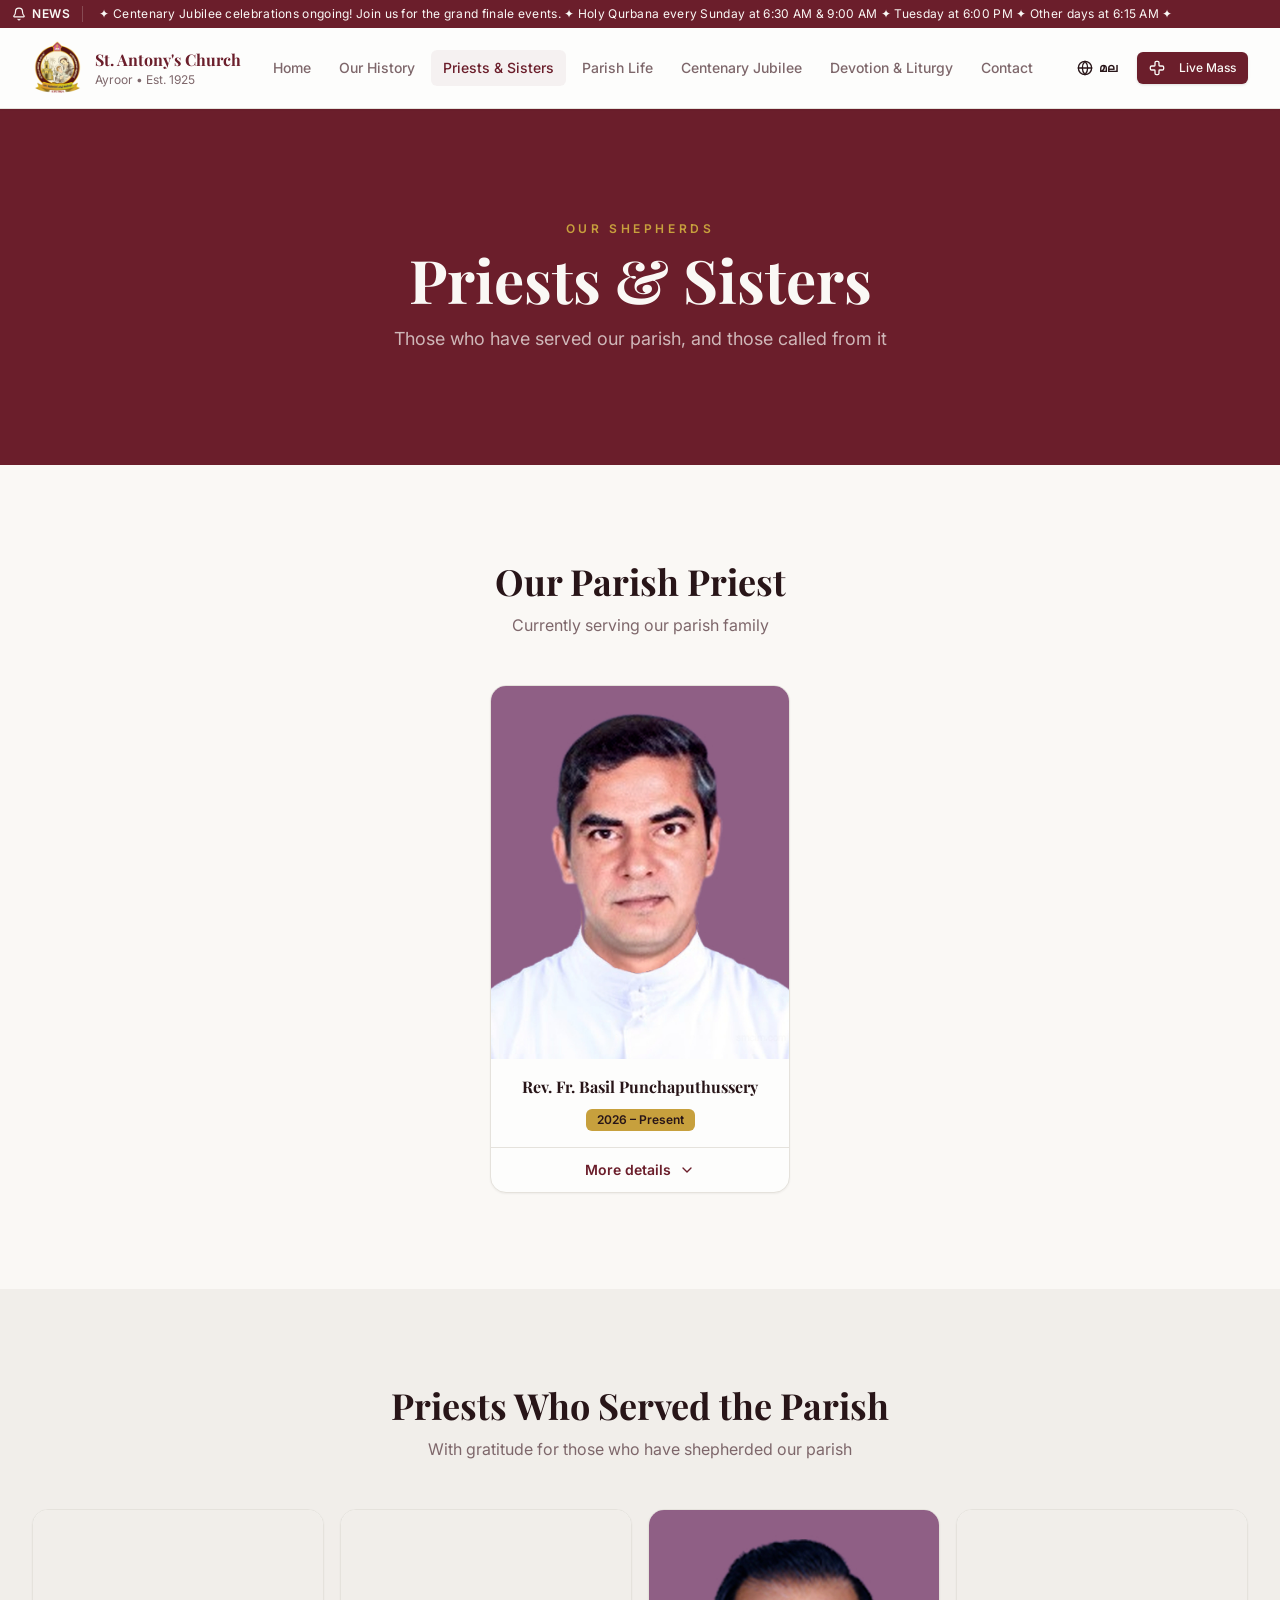
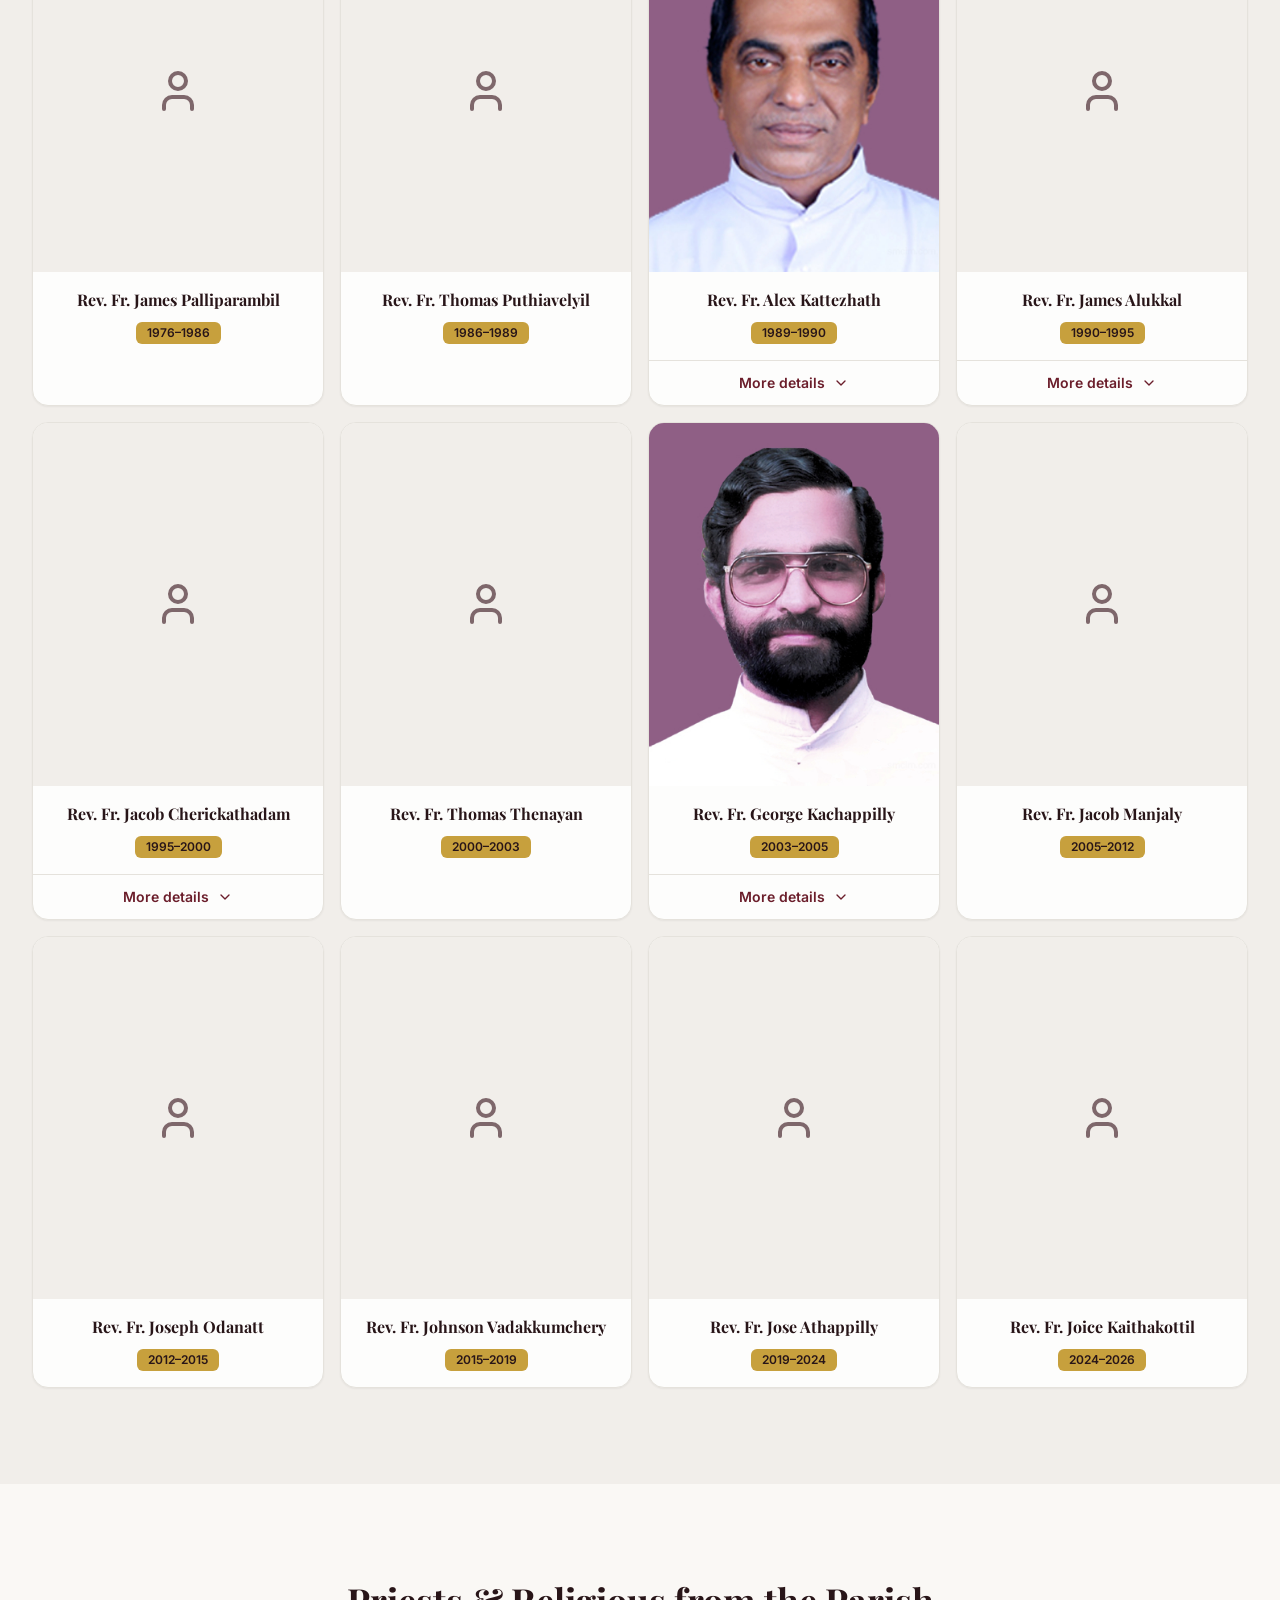
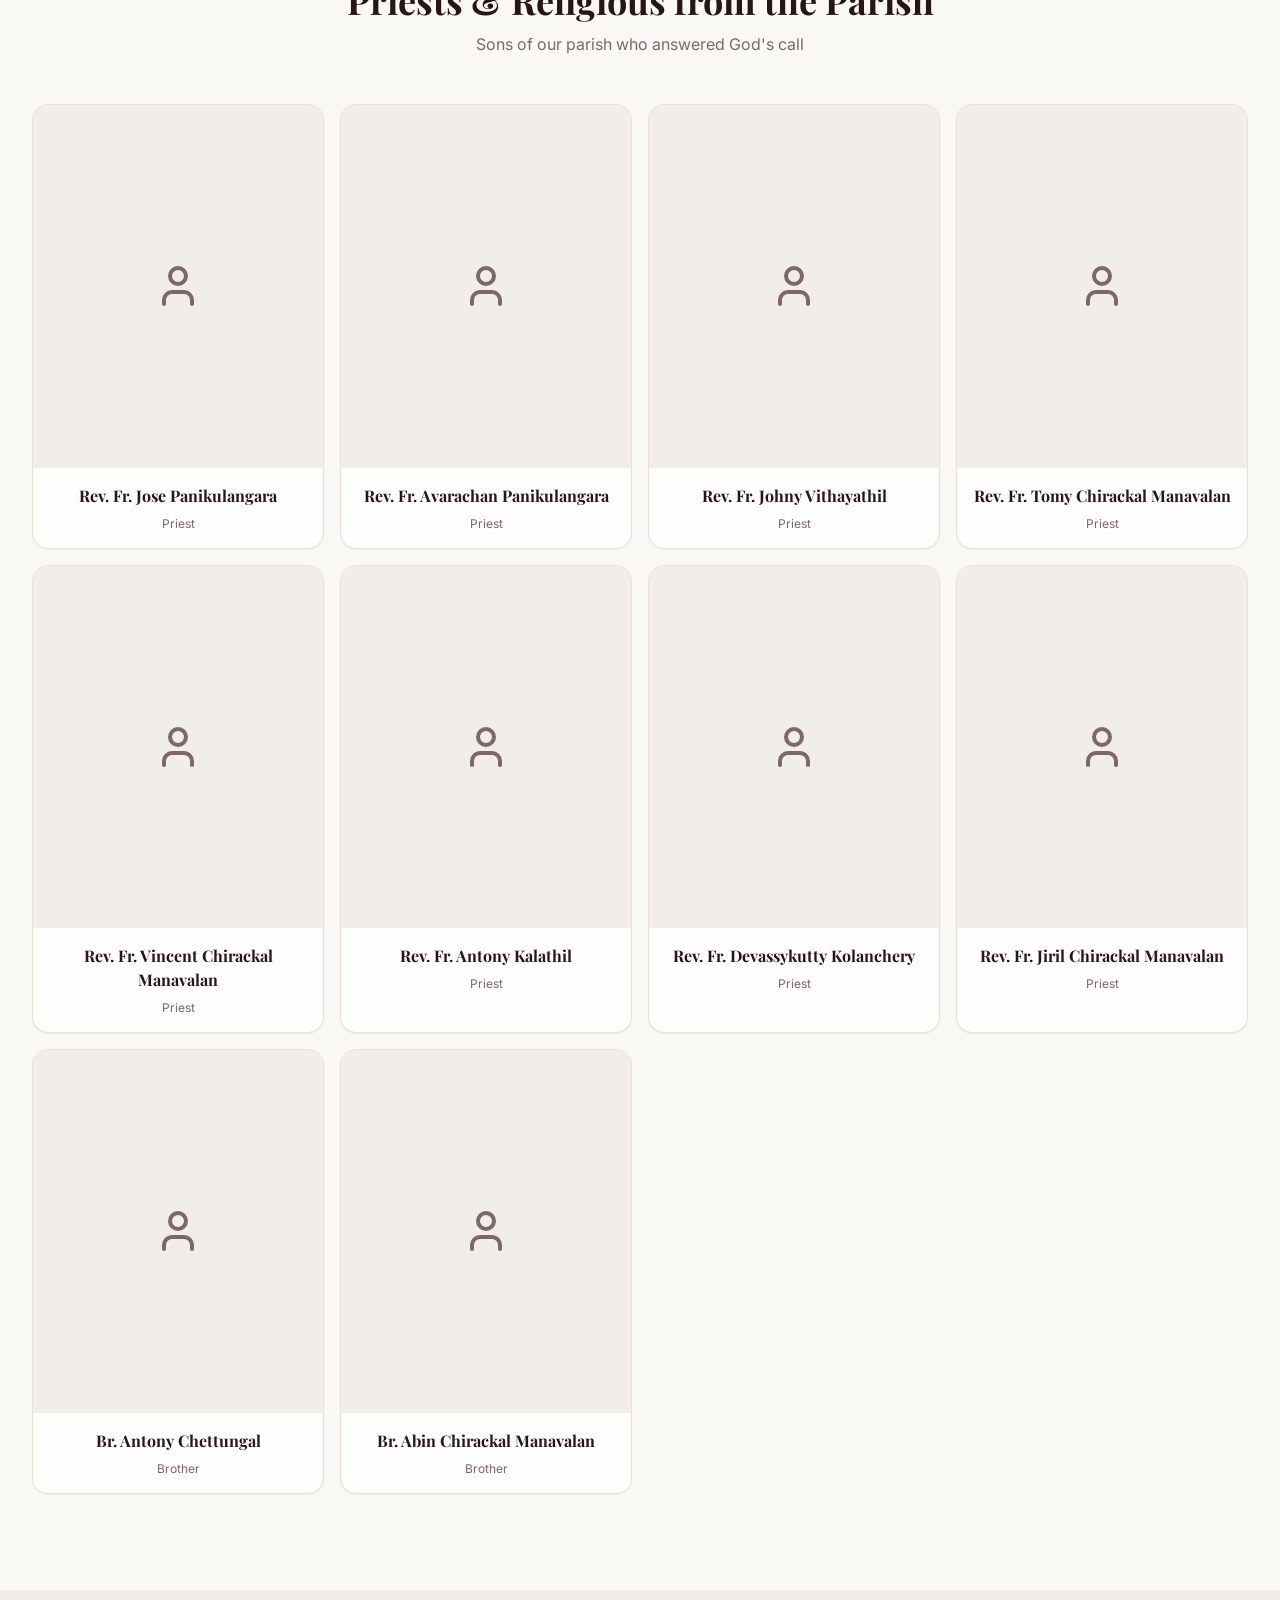
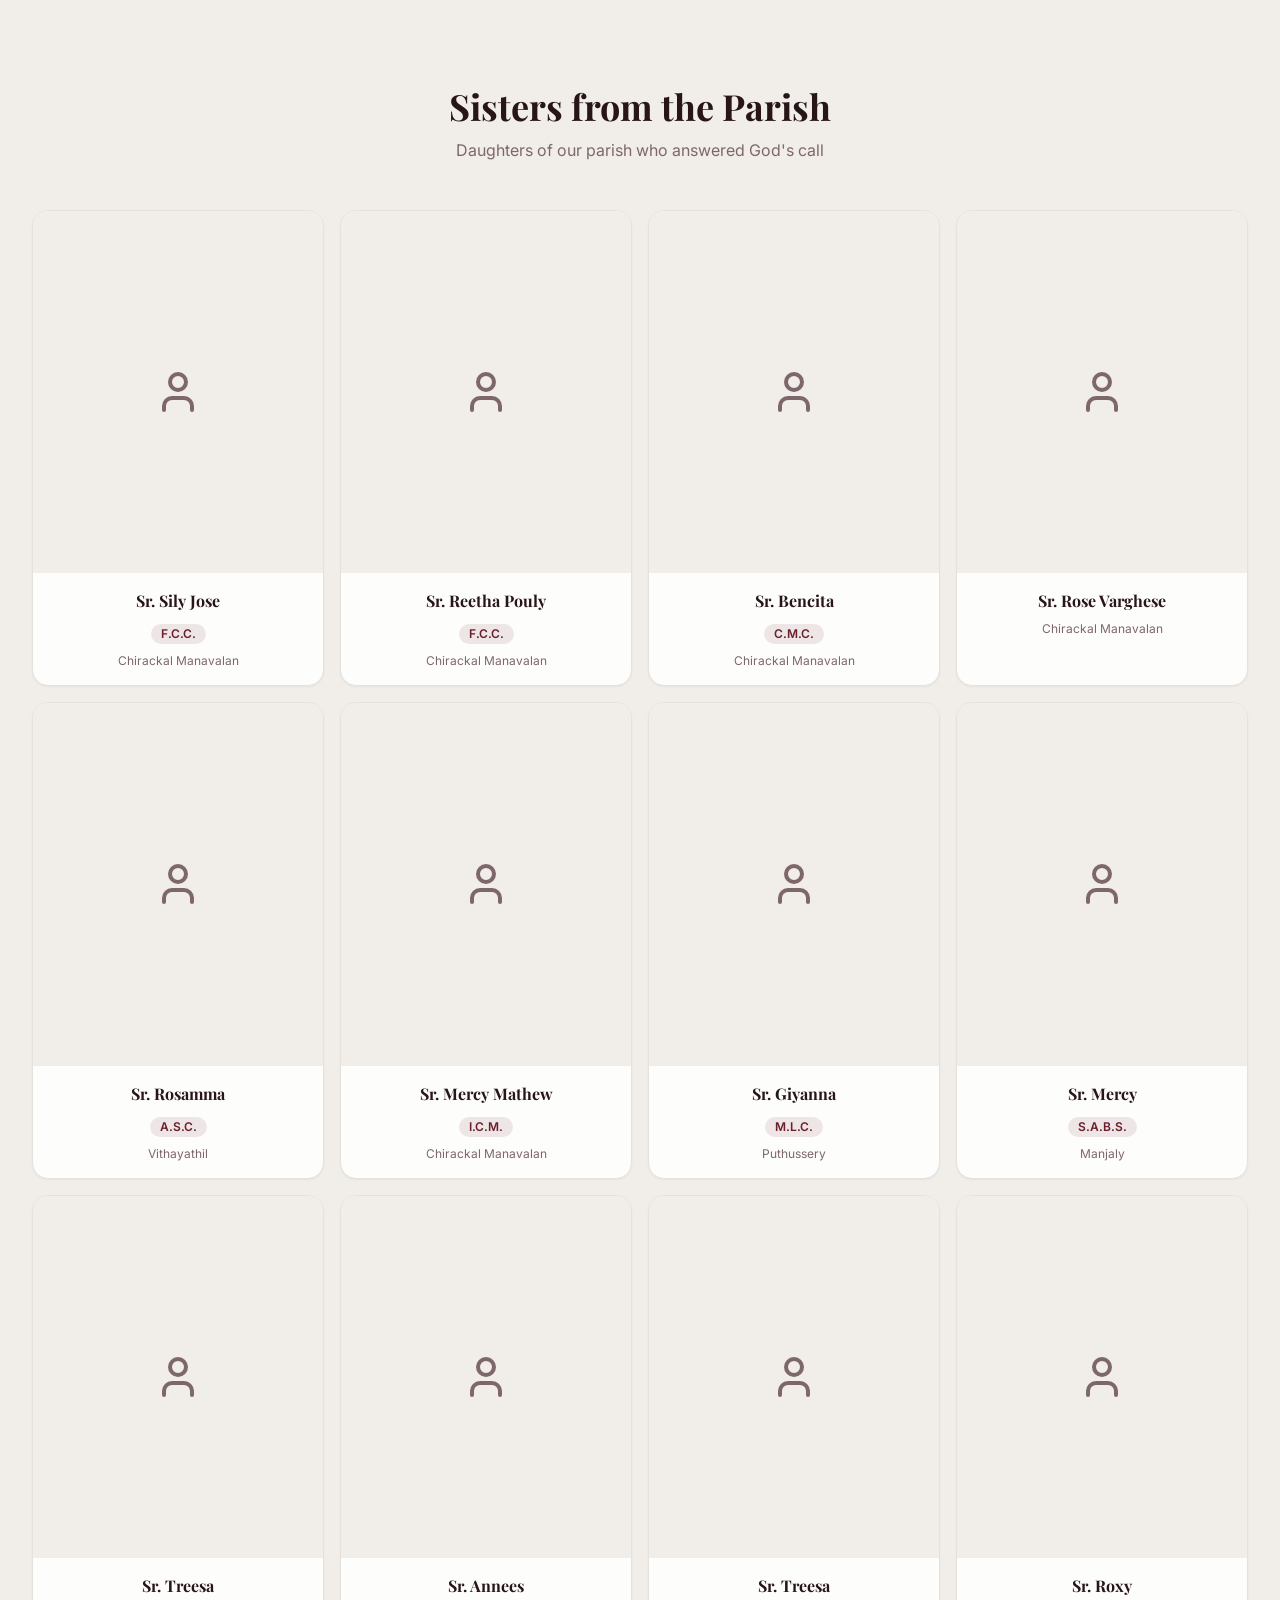
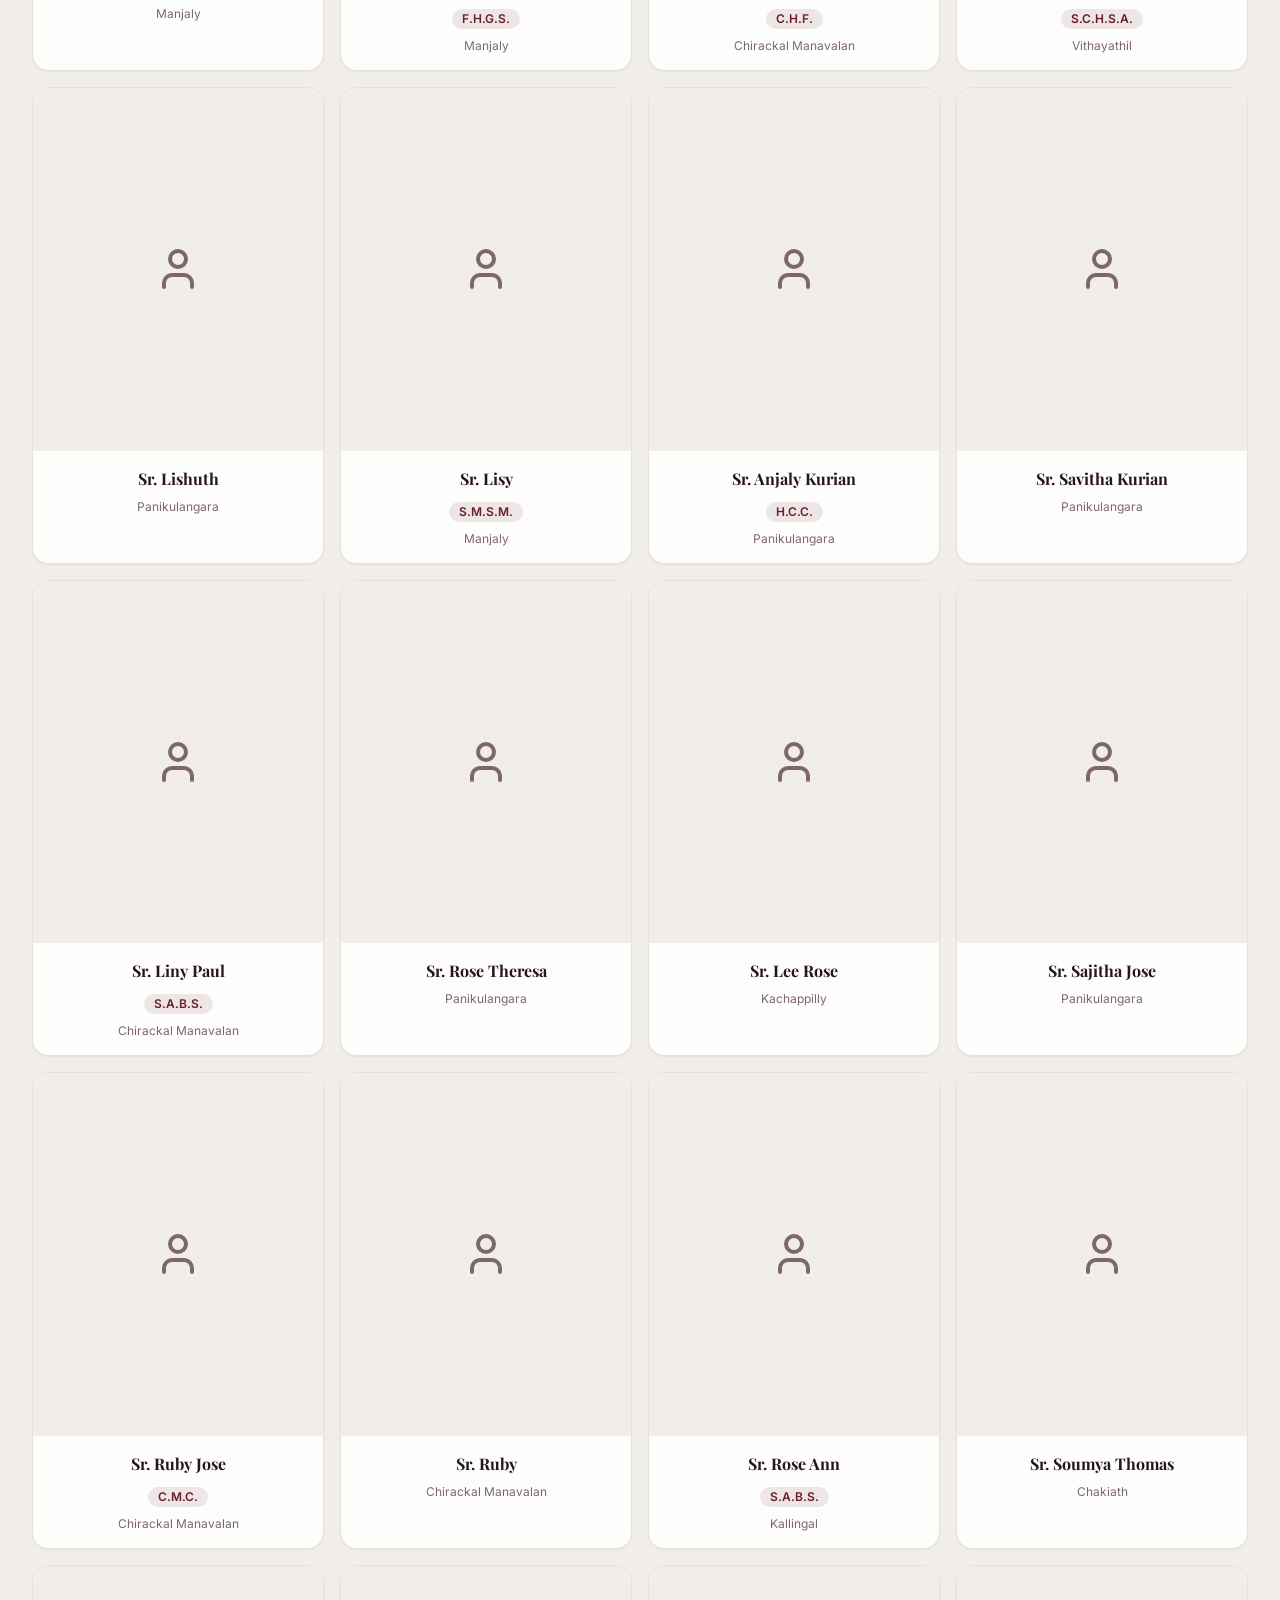
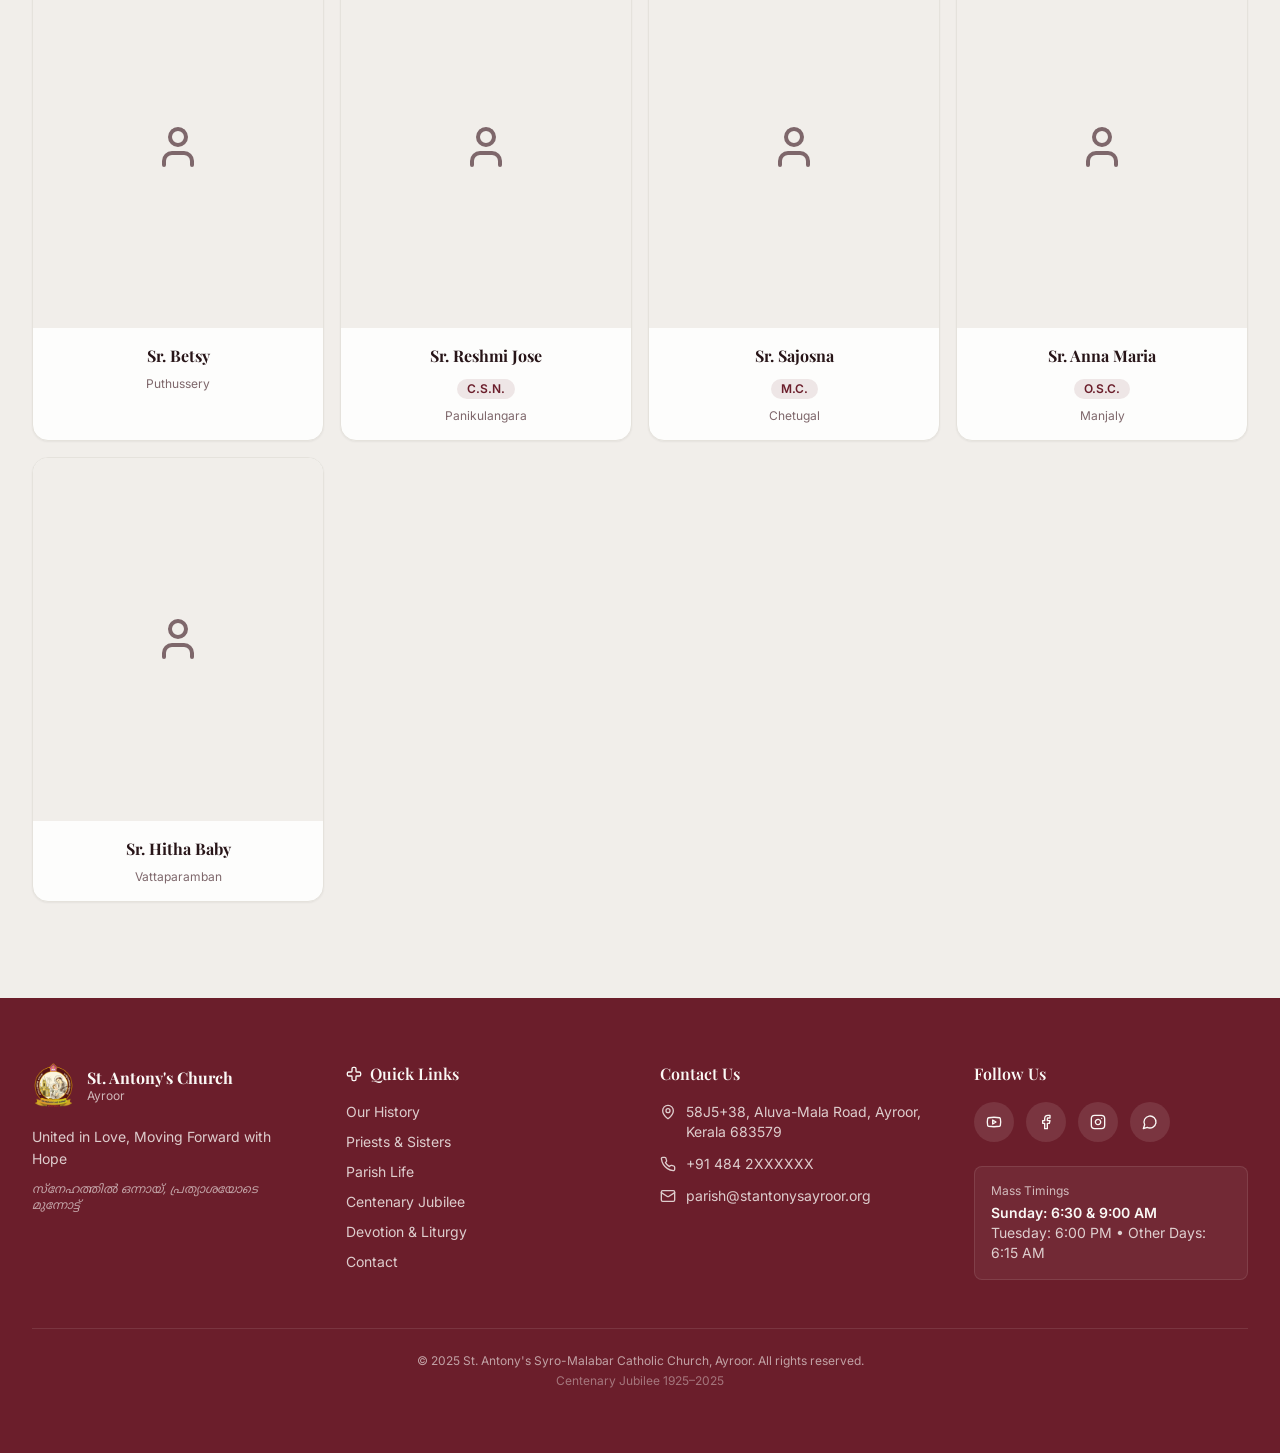
==== commit b7e3f5dd: "Add Fr. George Kachappilly's photo and details Co-Authored-By: Claude Sonnet 5.5 <noreply@anthropic." ====
--- a/clergy.html
+++ b/clergy.html
@@ -11,7 +11,7 @@
 <body class="min-h-screen flex flex-col">
 <div class="bg-primary text-primary-foreground py-1.5 overflow-hidden relative"><div class="flex items-center"><div class="flex-shrink-0 px-3 flex items-center gap-1.5 border-r border-primary-foreground/20 z-10 bg-primary"><svg xmlns="http://www.w3.org/2000/svg" width="24" height="24" viewBox="0 0 24 24" fill="none" stroke="currentColor" stroke-width="2" stroke-linecap="round" stroke-linejoin="round" class="lucide lucide-bell w-3.5 h-3.5"><path d="M10.268 21a2 2 0 0 0 3.464 0"></path><path d="M3.262 15.326A1 1 0 0 0 4 17h16a1 1 0 0 0 .74-1.673C19.41 13.956 18 12.499 18 8A6 6 0 0 0 6 8c0 4.499-1.411 5.956-2.738 7.326"></path></svg><span class="text-xs font-body font-semibold uppercase tracking-wider hidden sm:inline">News</span></div><div class="overflow-hidden flex-1"><p class="animate-ticker whitespace-nowrap text-xs font-body tracking-wide pl-4">&#10022; Centenary Jubilee celebrations ongoing! Join us for the grand finale events. &#10022; Holy Qurbana every Sunday at 6:30 AM &amp; 9:00 AM &#10022; Tuesday at 6:00 PM &#10022; Other days at 6:15 AM &#10022;</p></div></div></div><nav class="bg-card/95 backdrop-blur-md shadow-sm sticky top-0 z-50 border-b border-border"><div class="max-w-7xl mx-auto px-4 sm:px-6 lg:px-8"><div class="flex items-center justify-between h-16 md:h-20"><a class="flex items-center gap-3 flex-shrink-0" href="index.html"><img src="assets/images/logo.png" alt="Church Logo" class="h-10 md:h-14 w-auto"><div class="hidden sm:block"><p class="font-heading text-sm md:text-base font-bold text-primary leading-tight">St. Antony's Church</p><p class="text-[10px] md:text-xs text-muted-foreground font-body">Ayroor &bull; Est. 1925</p></div></a><div class="hidden lg:flex items-center gap-1"><a class="px-3 py-2 text-sm font-body font-medium rounded-md transition-colors text-muted-foreground hover:text-primary hover:bg-primary/5" href="index.html">Home</a><a class="px-3 py-2 text-sm font-body font-medium rounded-md transition-colors text-muted-foreground hover:text-primary hover:bg-primary/5" href="history.html">Our History</a><a class="px-3 py-2 text-sm font-body font-medium rounded-md transition-colors text-primary bg-primary/5" href="clergy.html">Priests &amp; Sisters</a><a class="px-3 py-2 text-sm font-body font-medium rounded-md transition-colors text-muted-foreground hover:text-primary hover:bg-primary/5" href="parish-life.html">Parish Life</a><a class="px-3 py-2 text-sm font-body font-medium rounded-md transition-colors text-muted-foreground hover:text-primary hover:bg-primary/5" href="jubilee.html">Centenary Jubilee</a><a class="px-3 py-2 text-sm font-body font-medium rounded-md transition-colors text-muted-foreground hover:text-primary hover:bg-primary/5" href="devotion.html">Devotion &amp; Liturgy</a><a class="px-3 py-2 text-sm font-body font-medium rounded-md transition-colors text-muted-foreground hover:text-primary hover:bg-primary/5" href="contact.html">Contact</a></div><div class="flex items-center gap-2"><button onclick="toggleLanguage(this)" class="inline-flex items-center justify-center whitespace-nowrap transition-colors focus-visible:outline-none focus-visible:ring-1 focus-visible:ring-ring disabled:pointer-events-none disabled:opacity-50 [&_svg]:pointer-events-none [&_svg]:size-4 [&_svg]:shrink-0 hover:bg-accent hover:text-accent-foreground h-8 rounded-md px-3 text-xs font-body font-semibold gap-1.5"><svg xmlns="http://www.w3.org/2000/svg" width="24" height="24" viewBox="0 0 24 24" fill="none" stroke="currentColor" stroke-width="2" stroke-linecap="round" stroke-linejoin="round" class="lucide lucide-globe w-4 h-4"><circle cx="12" cy="12" r="10"></circle><path d="M12 2a14.5 14.5 0 0 0 0 20 14.5 14.5 0 0 0 0-20"></path><path d="M2 12h20"></path></svg>മല</button><a class="items-center justify-center gap-2 whitespace-nowrap font-medium transition-colors focus-visible:outline-none focus-visible:ring-1 focus-visible:ring-ring disabled:pointer-events-none disabled:opacity-50 [&_svg]:pointer-events-none [&_svg]:size-4 [&_svg]:shrink-0 text-primary-foreground shadow h-8 rounded-md px-3 hidden md:flex font-body text-xs bg-primary hover:bg-primary/90" href="devotion.html"><svg xmlns="http://www.w3.org/2000/svg" width="24" height="24" viewBox="0 0 24 24" fill="none" stroke="currentColor" stroke-width="2" stroke-linecap="round" stroke-linejoin="round" class="lucide lucide-cross w-3.5 h-3.5 mr-1.5"><path d="M4 9a2 2 0 0 0-2 2v2a2 2 0 0 0 2 2h4a1 1 0 0 1 1 1v4a2 2 0 0 0 2 2h2a2 2 0 0 0 2-2v-4a1 1 0 0 1 1-1h4a2 2 0 0 0 2-2v-2a2 2 0 0 0-2-2h-4a1 1 0 0 1-1-1V4a2 2 0 0 0-2-2h-2a2 2 0 0 0-2 2v4a1 1 0 0 1-1 1z"></path></svg>Live Mass</a><button onclick="toggleMobileMenu()" class="lg:hidden p-2 text-foreground"><svg xmlns="http://www.w3.org/2000/svg" width="24" height="24" viewBox="0 0 24 24" fill="none" stroke="currentColor" stroke-width="2" stroke-linecap="round" stroke-linejoin="round" class="lucide lucide-menu w-5 h-5"><line x1="4" x2="20" y1="12" y2="12"></line><line x1="4" x2="20" y1="6" y2="6"></line><line x1="4" x2="20" y1="18" y2="18"></line></svg></button></div></div><div id="mobile-menu" class="hidden lg:hidden pb-4"><a class="block px-4 py-3 text-sm font-body font-medium rounded-md text-muted-foreground hover:text-primary hover:bg-primary/5" href="index.html">Home</a><a class="block px-4 py-3 text-sm font-body font-medium rounded-md text-muted-foreground hover:text-primary hover:bg-primary/5" href="history.html">Our History</a><a class="block px-4 py-3 text-sm font-body font-medium rounded-md text-primary bg-primary/5" href="clergy.html">Priests & Sisters</a><a class="block px-4 py-3 text-sm font-body font-medium rounded-md text-muted-foreground hover:text-primary hover:bg-primary/5" href="parish-life.html">Parish Life</a><a class="block px-4 py-3 text-sm font-body font-medium rounded-md text-muted-foreground hover:text-primary hover:bg-primary/5" href="jubilee.html">Centenary Jubilee</a><a class="block px-4 py-3 text-sm font-body font-medium rounded-md text-muted-foreground hover:text-primary hover:bg-primary/5" href="devotion.html">Devotion & Liturgy</a><a class="block px-4 py-3 text-sm font-body font-medium rounded-md text-muted-foreground hover:text-primary hover:bg-primary/5" href="contact.html">Contact</a></div></div></nav>
 <main class="flex-1">
-<div><section class="py-20 md:py-28 bg-primary"><div class="max-w-7xl mx-auto px-4 sm:px-6 lg:px-8 text-center"><div><p class="font-body text-xs tracking-[0.3em] uppercase text-secondary font-semibold mb-3">Our Shepherds</p><h1 class="font-heading text-4xl md:text-6xl font-bold text-primary-foreground mb-4">Priests &amp; Sisters</h1><p class="font-body text-primary-foreground/70 text-lg max-w-xl mx-auto">Those who have served our parish, and those called from it</p></div></div></section><section class="py-16 md:py-24 bg-background"><div class="max-w-7xl mx-auto px-4 sm:px-6 lg:px-8"><div class="text-center mb-12"><h2 class="font-heading text-3xl md:text-4xl font-bold text-foreground mb-3">Our Parish Priest</h2><p class="font-body text-muted-foreground">Currently serving our parish family</p></div><div class="mx-auto" style="max-width: 300px;"><div class="rounded-2xl border border-border bg-card overflow-hidden shadow-sm hover:shadow-lg transition-shadow text-center h-full"><div style="aspect-ratio: 4 / 5;"><img src="assets/images/clergy/fr-basil-punchaputhussery.png" alt="Rev. Fr. Basil Punchaputhussery" class="w-full h-full object-cover"></div><div class="p-4"><h3 class="font-heading text-base font-bold text-foreground mb-2">Rev. Fr. Basil Punchaputhussery</h3><div class="inline-flex items-center rounded-md border px-2.5 py-0.5 text-xs transition-colors focus:outline-none focus:ring-2 focus:ring-ring focus:ring-offset-2 border-transparent bg-secondary text-secondary-foreground hover:bg-secondary/80 font-body font-semibold">2026 &ndash; Present</div></div><details class="border-t border-border text-left"><summary class="flex items-center justify-center gap-2 px-4 py-3 cursor-pointer select-none font-body text-sm font-semibold text-primary">More details <svg xmlns="http://www.w3.org/2000/svg" width="24" height="24" viewBox="0 0 24 24" fill="none" stroke="currentColor" stroke-width="2" stroke-linecap="round" stroke-linejoin="round" class="lucide lucide-chevron-down details-chevron w-4 h-4"><path d="m6 9 6 6 6-6"></path></svg></summary><div class="px-4 pb-3"><div class="py-3 border-b border-border last:border-0"><p class="font-body text-xs uppercase tracking-wider text-muted-foreground">Feast</p><p class="font-body text-sm font-semibold text-foreground">January 02</p></div><div class="py-3 border-b border-border last:border-0"><p class="font-body text-xs uppercase tracking-wider text-muted-foreground">Native Parish</p><p class="font-body text-sm font-semibold text-foreground">Kizhakkambalam &ndash; St. Antony Forane Church</p></div><div class="py-3 border-b border-border last:border-0"><p class="font-body text-xs uppercase tracking-wider text-muted-foreground">Ordination</p><p class="font-body text-sm font-semibold text-foreground">02 January 1990</p></div><div class="py-3 border-b border-border last:border-0"><p class="font-body text-xs uppercase tracking-wider text-muted-foreground">Email</p><p class="font-body text-sm font-semibold text-foreground"><a href="mailto:bpsserry@gmail.com" class="hover:text-primary transition-colors">bpsserry@gmail.com</a></p></div></div></details></div></div></div></section><section class="py-16 md:py-24 bg-muted"><div class="max-w-7xl mx-auto px-4 sm:px-6 lg:px-8"><div class="text-center mb-12"><h2 class="font-heading text-3xl md:text-4xl font-bold text-foreground mb-3">Priests Who Served the Parish</h2><p class="font-body text-muted-foreground">With gratitude for those who have shepherded our parish</p></div><div class="grid grid-cols-2 md:grid-cols-4 gap-4"><div class="rounded-2xl border border-border bg-card overflow-hidden shadow-sm hover:shadow-lg transition-shadow text-center h-full"><div class="bg-muted flex items-center justify-center text-muted-foreground" data-photo-placeholder style="aspect-ratio: 4 / 5;"><svg xmlns="http://www.w3.org/2000/svg" width="24" height="24" viewBox="0 0 24 24" fill="none" stroke="currentColor" stroke-width="2" stroke-linecap="round" stroke-linejoin="round" class="lucide lucide-user w-12 h-12"><path d="M19 21v-2a4 4 0 0 0-4-4H9a4 4 0 0 0-4 4v2"></path><circle cx="12" cy="7" r="4"></circle></svg></div><div class="p-4"><h3 class="font-heading text-base font-bold text-foreground mb-2">Rev. Fr. James Palliparambil</h3><div class="inline-flex items-center rounded-md border px-2.5 py-0.5 text-xs transition-colors focus:outline-none focus:ring-2 focus:ring-ring focus:ring-offset-2 border-transparent bg-secondary text-secondary-foreground hover:bg-secondary/80 font-body font-semibold">1976&ndash;1986</div></div></div><div class="rounded-2xl border border-border bg-card overflow-hidden shadow-sm hover:shadow-lg transition-shadow text-center h-full"><div class="bg-muted flex items-center justify-center text-muted-foreground" data-photo-placeholder style="aspect-ratio: 4 / 5;"><svg xmlns="http://www.w3.org/2000/svg" width="24" height="24" viewBox="0 0 24 24" fill="none" stroke="currentColor" stroke-width="2" stroke-linecap="round" stroke-linejoin="round" class="lucide lucide-user w-12 h-12"><path d="M19 21v-2a4 4 0 0 0-4-4H9a4 4 0 0 0-4 4v2"></path><circle cx="12" cy="7" r="4"></circle></svg></div><div class="p-4"><h3 class="font-heading text-base font-bold text-foreground mb-2">Rev. Fr. Thomas Puthiavelyil</h3><div class="inline-flex items-center rounded-md border px-2.5 py-0.5 text-xs transition-colors focus:outline-none focus:ring-2 focus:ring-ring focus:ring-offset-2 border-transparent bg-secondary text-secondary-foreground hover:bg-secondary/80 font-body font-semibold">1986&ndash;1989</div></div></div><div class="rounded-2xl border border-border bg-card overflow-hidden shadow-sm hover:shadow-lg transition-shadow text-center h-full"><div style="aspect-ratio: 4 / 5;"><img src="assets/images/clergy/fr-alex-kattezhath.png" alt="Rev. Fr. Alex Kattezhath" class="w-full h-full object-cover"></div><div class="p-4"><h3 class="font-heading text-base font-bold text-foreground mb-2">Rev. Fr. Alex Kattezhath</h3><div class="inline-flex items-center rounded-md border px-2.5 py-0.5 text-xs transition-colors focus:outline-none focus:ring-2 focus:ring-ring focus:ring-offset-2 border-transparent bg-secondary text-secondary-foreground hover:bg-secondary/80 font-body font-semibold">1989&ndash;1990</div></div><details class="border-t border-border text-left"><summary class="flex items-center justify-center gap-2 px-4 py-3 cursor-pointer select-none font-body text-sm font-semibold text-primary">More details <svg xmlns="http://www.w3.org/2000/svg" width="24" height="24" viewBox="0 0 24 24" fill="none" stroke="currentColor" stroke-width="2" stroke-linecap="round" stroke-linejoin="round" class="lucide lucide-chevron-down details-chevron w-4 h-4"><path d="m6 9 6 6 6-6"></path></svg></summary><div class="px-4 pb-3"><div class="py-3 border-b border-border last:border-0"><p class="font-body text-xs uppercase tracking-wider text-muted-foreground">Native Parish</p><p class="font-body text-sm font-semibold text-foreground">Kudavechoor &ndash; St. Mary's Church</p></div><div class="py-3 border-b border-border last:border-0"><p class="font-body text-xs uppercase tracking-wider text-muted-foreground">Ordination</p><p class="font-body text-sm font-semibold text-foreground">21 March 1980</p></div><div class="py-3 border-b border-border last:border-0"><p class="font-body text-xs uppercase tracking-wider text-muted-foreground">Email</p><p class="font-body text-sm font-semibold text-foreground"><a href="mailto:alexkattezhathu@gmail.com" class="hover:text-primary transition-colors">alexkattezhathu@gmail.com</a></p></div></div></details></div><div class="rounded-2xl border border-border bg-card overflow-hidden shadow-sm hover:shadow-lg transition-shadow text-center h-full"><div class="bg-muted flex items-center justify-center text-muted-foreground" data-photo-placeholder style="aspect-ratio: 4 / 5;"><svg xmlns="http://www.w3.org/2000/svg" width="24" height="24" viewBox="0 0 24 24" fill="none" stroke="currentColor" stroke-width="2" stroke-linecap="round" stroke-linejoin="round" class="lucide lucide-user w-12 h-12"><path d="M19 21v-2a4 4 0 0 0-4-4H9a4 4 0 0 0-4 4v2"></path><circle cx="12" cy="7" r="4"></circle></svg></div><div class="p-4"><h3 class="font-heading text-base font-bold text-foreground mb-2">Rev. Fr. James Alukkal</h3><div class="inline-flex items-center rounded-md border px-2.5 py-0.5 text-xs transition-colors focus:outline-none focus:ring-2 focus:ring-ring focus:ring-offset-2 border-transparent bg-secondary text-secondary-foreground hover:bg-secondary/80 font-body font-semibold">1990&ndash;1995</div></div><details class="border-t border-border text-left"><summary class="flex items-center justify-center gap-2 px-4 py-3 cursor-pointer select-none font-body text-sm font-semibold text-primary">More details <svg xmlns="http://www.w3.org/2000/svg" width="24" height="24" viewBox="0 0 24 24" fill="none" stroke="currentColor" stroke-width="2" stroke-linecap="round" stroke-linejoin="round" class="lucide lucide-chevron-down details-chevron w-4 h-4"><path d="m6 9 6 6 6-6"></path></svg></summary><div class="px-4 pb-3"><div class="py-3 border-b border-border last:border-0"><p class="font-body text-xs uppercase tracking-wider text-muted-foreground">Feast</p><p class="font-body text-sm font-semibold text-foreground">July 25</p></div><div class="py-3 border-b border-border last:border-0"><p class="font-body text-xs uppercase tracking-wider text-muted-foreground">Native Parish</p><p class="font-body text-sm font-semibold text-foreground">Kalady &ndash; St. George Church</p></div><div class="py-3 border-b border-border last:border-0"><p class="font-body text-xs uppercase tracking-wider text-muted-foreground">Ordination</p><p class="font-body text-sm font-semibold text-foreground">18 December 1972</p></div></div></details></div><div class="rounded-2xl border border-border bg-card overflow-hidden shadow-sm hover:shadow-lg transition-shadow text-center h-full"><div class="bg-muted flex items-center justify-center text-muted-foreground" data-photo-placeholder style="aspect-ratio: 4 / 5;"><svg xmlns="http://www.w3.org/2000/svg" width="24" height="24" viewBox="0 0 24 24" fill="none" stroke="currentColor" stroke-width="2" stroke-linecap="round" stroke-linejoin="round" class="lucide lucide-user w-12 h-12"><path d="M19 21v-2a4 4 0 0 0-4-4H9a4 4 0 0 0-4 4v2"></path><circle cx="12" cy="7" r="4"></circle></svg></div><div class="p-4"><h3 class="font-heading text-base font-bold text-foreground mb-2">Rev. Fr. Jacob Cherickathadam</h3><div class="inline-flex items-center rounded-md border px-2.5 py-0.5 text-xs transition-colors focus:outline-none focus:ring-2 focus:ring-ring focus:ring-offset-2 border-transparent bg-secondary text-secondary-foreground hover:bg-secondary/80 font-body font-semibold">1995&ndash;2000</div></div><details class="border-t border-border text-left"><summary class="flex items-center justify-center gap-2 px-4 py-3 cursor-pointer select-none font-body text-sm font-semibold text-primary">More details <svg xmlns="http://www.w3.org/2000/svg" width="24" height="24" viewBox="0 0 24 24" fill="none" stroke="currentColor" stroke-width="2" stroke-linecap="round" stroke-linejoin="round" class="lucide lucide-chevron-down details-chevron w-4 h-4"><path d="m6 9 6 6 6-6"></path></svg></summary><div class="px-4 pb-3"><div class="py-3 border-b border-border last:border-0"><p class="font-body text-xs uppercase tracking-wider text-muted-foreground">Feast</p><p class="font-body text-sm font-semibold text-foreground">July 25</p></div><div class="py-3 border-b border-border last:border-0"><p class="font-body text-xs uppercase tracking-wider text-muted-foreground">Native Parish</p><p class="font-body text-sm font-semibold text-foreground">Thalayolaparambu &ndash; St. George Church</p></div><div class="py-3 border-b border-border last:border-0"><p class="font-body text-xs uppercase tracking-wider text-muted-foreground">Ordination</p><p class="font-body text-sm font-semibold text-foreground">18 December 1968</p></div></div></details></div><div class="rounded-2xl border border-border bg-card overflow-hidden shadow-sm hover:shadow-lg transition-shadow text-center h-full"><div class="bg-muted flex items-center justify-center text-muted-foreground" data-photo-placeholder style="aspect-ratio: 4 / 5;"><svg xmlns="http://www.w3.org/2000/svg" width="24" height="24" viewBox="0 0 24 24" fill="none" stroke="currentColor" stroke-width="2" stroke-linecap="round" stroke-linejoin="round" class="lucide lucide-user w-12 h-12"><path d="M19 21v-2a4 4 0 0 0-4-4H9a4 4 0 0 0-4 4v2"></path><circle cx="12" cy="7" r="4"></circle></svg></div><div class="p-4"><h3 class="font-heading text-base font-bold text-foreground mb-2">Rev. Fr. Thomas Thenayan</h3><div class="inline-flex items-center rounded-md border px-2.5 py-0.5 text-xs transition-colors focus:outline-none focus:ring-2 focus:ring-ring focus:ring-offset-2 border-transparent bg-secondary text-secondary-foreground hover:bg-secondary/80 font-body font-semibold">2000&ndash;2003</div></div></div><div class="rounded-2xl border border-border bg-card overflow-hidden shadow-sm hover:shadow-lg transition-shadow text-center h-full"><div class="bg-muted flex items-center justify-center text-muted-foreground" data-photo-placeholder style="aspect-ratio: 4 / 5;"><svg xmlns="http://www.w3.org/2000/svg" width="24" height="24" viewBox="0 0 24 24" fill="none" stroke="currentColor" stroke-width="2" stroke-linecap="round" stroke-linejoin="round" class="lucide lucide-user w-12 h-12"><path d="M19 21v-2a4 4 0 0 0-4-4H9a4 4 0 0 0-4 4v2"></path><circle cx="12" cy="7" r="4"></circle></svg></div><div class="p-4"><h3 class="font-heading text-base font-bold text-foreground mb-2">Rev. Fr. George Kachappilly</h3><div class="inline-flex items-center rounded-md border px-2.5 py-0.5 text-xs transition-colors focus:outline-none focus:ring-2 focus:ring-ring focus:ring-offset-2 border-transparent bg-secondary text-secondary-foreground hover:bg-secondary/80 font-body font-semibold">2003&ndash;2005</div></div></div><div class="rounded-2xl border border-border bg-card overflow-hidden shadow-sm hover:shadow-lg transition-shadow text-center h-full"><div class="bg-muted flex items-center justify-center text-muted-foreground" data-photo-placeholder style="aspect-ratio: 4 / 5;"><svg xmlns="http://www.w3.org/2000/svg" width="24" height="24" viewBox="0 0 24 24" fill="none" stroke="currentColor" stroke-width="2" stroke-linecap="round" stroke-linejoin="round" class="lucide lucide-user w-12 h-12"><path d="M19 21v-2a4 4 0 0 0-4-4H9a4 4 0 0 0-4 4v2"></path><circle cx="12" cy="7" r="4"></circle></svg></div><div class="p-4"><h3 class="font-heading text-base font-bold text-foreground mb-2">Rev. Fr. Jacob Manjaly</h3><div class="inline-flex items-center rounded-md border px-2.5 py-0.5 text-xs transition-colors focus:outline-none focus:ring-2 focus:ring-ring focus:ring-offset-2 border-transparent bg-secondary text-secondary-foreground hover:bg-secondary/80 font-body font-semibold">2005&ndash;2012</div></div></div><div class="rounded-2xl border border-border bg-card overflow-hidden shadow-sm hover:shadow-lg transition-shadow text-center h-full"><div class="bg-muted flex items-center justify-center text-muted-foreground" data-photo-placeholder style="aspect-ratio: 4 / 5;"><svg xmlns="http://www.w3.org/2000/svg" width="24" height="24" viewBox="0 0 24 24" fill="none" stroke="currentColor" stroke-width="2" stroke-linecap="round" stroke-linejoin="round" class="lucide lucide-user w-12 h-12"><path d="M19 21v-2a4 4 0 0 0-4-4H9a4 4 0 0 0-4 4v2"></path><circle cx="12" cy="7" r="4"></circle></svg></div><div class="p-4"><h3 class="font-heading text-base font-bold text-foreground mb-2">Rev. Fr. Joseph Odanatt</h3><div class="inline-flex items-center rounded-md border px-2.5 py-0.5 text-xs transition-colors focus:outline-none focus:ring-2 focus:ring-ring focus:ring-offset-2 border-transparent bg-secondary text-secondary-foreground hover:bg-secondary/80 font-body font-semibold">2012&ndash;2015</div></div></div><div class="rounded-2xl border border-border bg-card overflow-hidden shadow-sm hover:shadow-lg transition-shadow text-center h-full"><div class="bg-muted flex items-center justify-center text-muted-foreground" data-photo-placeholder style="aspect-ratio: 4 / 5;"><svg xmlns="http://www.w3.org/2000/svg" width="24" height="24" viewBox="0 0 24 24" fill="none" stroke="currentColor" stroke-width="2" stroke-linecap="round" stroke-linejoin="round" class="lucide lucide-user w-12 h-12"><path d="M19 21v-2a4 4 0 0 0-4-4H9a4 4 0 0 0-4 4v2"></path><circle cx="12" cy="7" r="4"></circle></svg></div><div class="p-4"><h3 class="font-heading text-base font-bold text-foreground mb-2">Rev. Fr. Johnson Vadakkumchery</h3><div class="inline-flex items-center rounded-md border px-2.5 py-0.5 text-xs transition-colors focus:outline-none focus:ring-2 focus:ring-ring focus:ring-offset-2 border-transparent bg-secondary text-secondary-foreground hover:bg-secondary/80 font-body font-semibold">2015&ndash;2019</div></div></div><div class="rounded-2xl border border-border bg-card overflow-hidden shadow-sm hover:shadow-lg transition-shadow text-center h-full"><div class="bg-muted flex items-center justify-center text-muted-foreground" data-photo-placeholder style="aspect-ratio: 4 / 5;"><svg xmlns="http://www.w3.org/2000/svg" width="24" height="24" viewBox="0 0 24 24" fill="none" stroke="currentColor" stroke-width="2" stroke-linecap="round" stroke-linejoin="round" class="lucide lucide-user w-12 h-12"><path d="M19 21v-2a4 4 0 0 0-4-4H9a4 4 0 0 0-4 4v2"></path><circle cx="12" cy="7" r="4"></circle></svg></div><div class="p-4"><h3 class="font-heading text-base font-bold text-foreground mb-2">Rev. Fr. Jose Athappilly</h3><div class="inline-flex items-center rounded-md border px-2.5 py-0.5 text-xs transition-colors focus:outline-none focus:ring-2 focus:ring-ring focus:ring-offset-2 border-transparent bg-secondary text-secondary-foreground hover:bg-secondary/80 font-body font-semibold">2019&ndash;2024</div></div></div><div class="rounded-2xl border border-border bg-card overflow-hidden shadow-sm hover:shadow-lg transition-shadow text-center h-full"><div class="bg-muted flex items-center justify-center text-muted-foreground" data-photo-placeholder style="aspect-ratio: 4 / 5;"><svg xmlns="http://www.w3.org/2000/svg" width="24" height="24" viewBox="0 0 24 24" fill="none" stroke="currentColor" stroke-width="2" stroke-linecap="round" stroke-linejoin="round" class="lucide lucide-user w-12 h-12"><path d="M19 21v-2a4 4 0 0 0-4-4H9a4 4 0 0 0-4 4v2"></path><circle cx="12" cy="7" r="4"></circle></svg></div><div class="p-4"><h3 class="font-heading text-base font-bold text-foreground mb-2">Rev. Fr. Joice Kaithakottil</h3><div class="inline-flex items-center rounded-md border px-2.5 py-0.5 text-xs transition-colors focus:outline-none focus:ring-2 focus:ring-ring focus:ring-offset-2 border-transparent bg-secondary text-secondary-foreground hover:bg-secondary/80 font-body font-semibold">2024&ndash;2026</div></div></div></div></div></section><section class="py-16 md:py-24 bg-background"><div class="max-w-7xl mx-auto px-4 sm:px-6 lg:px-8"><div class="text-center mb-12"><h2 class="font-heading text-3xl md:text-4xl font-bold text-foreground mb-3">Priests &amp; Religious from the Parish</h2><p class="font-body text-muted-foreground">Sons of our parish who answered God's call</p></div><div class="grid grid-cols-2 md:grid-cols-4 gap-4"><div class="rounded-2xl border border-border bg-card overflow-hidden shadow-sm hover:shadow-lg transition-shadow text-center h-full"><div class="bg-muted flex items-center justify-center text-muted-foreground" data-photo-placeholder style="aspect-ratio: 4 / 5;"><svg xmlns="http://www.w3.org/2000/svg" width="24" height="24" viewBox="0 0 24 24" fill="none" stroke="currentColor" stroke-width="2" stroke-linecap="round" stroke-linejoin="round" class="lucide lucide-user w-12 h-12"><path d="M19 21v-2a4 4 0 0 0-4-4H9a4 4 0 0 0-4 4v2"></path><circle cx="12" cy="7" r="4"></circle></svg></div><div class="p-4"><h3 class="font-heading text-base font-bold text-foreground mb-2">Rev. Fr. Jose Panikulangara</h3><p class="font-body text-xs text-muted-foreground">Priest</p></div></div><div class="rounded-2xl border border-border bg-card overflow-hidden shadow-sm hover:shadow-lg transition-shadow text-center h-full"><div class="bg-muted flex items-center justify-center text-muted-foreground" data-photo-placeholder style="aspect-ratio: 4 / 5;"><svg xmlns="http://www.w3.org/2000/svg" width="24" height="24" viewBox="0 0 24 24" fill="none" stroke="currentColor" stroke-width="2" stroke-linecap="round" stroke-linejoin="round" class="lucide lucide-user w-12 h-12"><path d="M19 21v-2a4 4 0 0 0-4-4H9a4 4 0 0 0-4 4v2"></path><circle cx="12" cy="7" r="4"></circle></svg></div><div class="p-4"><h3 class="font-heading text-base font-bold text-foreground mb-2">Rev. Fr. Avarachan Panikulangara</h3><p class="font-body text-xs text-muted-foreground">Priest</p></div></div><div class="rounded-2xl border border-border bg-card overflow-hidden shadow-sm hover:shadow-lg transition-shadow text-center h-full"><div class="bg-muted flex items-center justify-center text-muted-foreground" data-photo-placeholder style="aspect-ratio: 4 / 5;"><svg xmlns="http://www.w3.org/2000/svg" width="24" height="24" viewBox="0 0 24 24" fill="none" stroke="currentColor" stroke-width="2" stroke-linecap="round" stroke-linejoin="round" class="lucide lucide-user w-12 h-12"><path d="M19 21v-2a4 4 0 0 0-4-4H9a4 4 0 0 0-4 4v2"></path><circle cx="12" cy="7" r="4"></circle></svg></div><div class="p-4"><h3 class="font-heading text-base font-bold text-foreground mb-2">Rev. Fr. Johny Vithayathil</h3><p class="font-body text-xs text-muted-foreground">Priest</p></div></div><div class="rounded-2xl border border-border bg-card overflow-hidden shadow-sm hover:shadow-lg transition-shadow text-center h-full"><div class="bg-muted flex items-center justify-center text-muted-foreground" data-photo-placeholder style="aspect-ratio: 4 / 5;"><svg xmlns="http://www.w3.org/2000/svg" width="24" height="24" viewBox="0 0 24 24" fill="none" stroke="currentColor" stroke-width="2" stroke-linecap="round" stroke-linejoin="round" class="lucide lucide-user w-12 h-12"><path d="M19 21v-2a4 4 0 0 0-4-4H9a4 4 0 0 0-4 4v2"></path><circle cx="12" cy="7" r="4"></circle></svg></div><div class="p-4"><h3 class="font-heading text-base font-bold text-foreground mb-2">Rev. Fr. Tomy Chirackal Manavalan</h3><p class="font-body text-xs text-muted-foreground">Priest</p></div></div><div class="rounded-2xl border border-border bg-card overflow-hidden shadow-sm hover:shadow-lg transition-shadow text-center h-full"><div class="bg-muted flex items-center justify-center text-muted-foreground" data-photo-placeholder style="aspect-ratio: 4 / 5;"><svg xmlns="http://www.w3.org/2000/svg" width="24" height="24" viewBox="0 0 24 24" fill="none" stroke="currentColor" stroke-width="2" stroke-linecap="round" stroke-linejoin="round" class="lucide lucide-user w-12 h-12"><path d="M19 21v-2a4 4 0 0 0-4-4H9a4 4 0 0 0-4 4v2"></path><circle cx="12" cy="7" r="4"></circle></svg></div><div class="p-4"><h3 class="font-heading text-base font-bold text-foreground mb-2">Rev. Fr. Vincent Chirackal Manavalan</h3><p class="font-body text-xs text-muted-foreground">Priest</p></div></div><div class="rounded-2xl border border-border bg-card overflow-hidden shadow-sm hover:shadow-lg transition-shadow text-center h-full"><div class="bg-muted flex items-center justify-center text-muted-foreground" data-photo-placeholder style="aspect-ratio: 4 / 5;"><svg xmlns="http://www.w3.org/2000/svg" width="24" height="24" viewBox="0 0 24 24" fill="none" stroke="currentColor" stroke-width="2" stroke-linecap="round" stroke-linejoin="round" class="lucide lucide-user w-12 h-12"><path d="M19 21v-2a4 4 0 0 0-4-4H9a4 4 0 0 0-4 4v2"></path><circle cx="12" cy="7" r="4"></circle></svg></div><div class="p-4"><h3 class="font-heading text-base font-bold text-foreground mb-2">Rev. Fr. Antony Kalathil</h3><p class="font-body text-xs text-muted-foreground">Priest</p></div></div><div class="rounded-2xl border border-border bg-card overflow-hidden shadow-sm hover:shadow-lg transition-shadow text-center h-full"><div class="bg-muted flex items-center justify-center text-muted-foreground" data-photo-placeholder style="aspect-ratio: 4 / 5;"><svg xmlns="http://www.w3.org/2000/svg" width="24" height="24" viewBox="0 0 24 24" fill="none" stroke="currentColor" stroke-width="2" stroke-linecap="round" stroke-linejoin="round" class="lucide lucide-user w-12 h-12"><path d="M19 21v-2a4 4 0 0 0-4-4H9a4 4 0 0 0-4 4v2"></path><circle cx="12" cy="7" r="4"></circle></svg></div><div class="p-4"><h3 class="font-heading text-base font-bold text-foreground mb-2">Rev. Fr. Devassykutty Kolanchery</h3><p class="font-body text-xs text-muted-foreground">Priest</p></div></div><div class="rounded-2xl border border-border bg-card overflow-hidden shadow-sm hover:shadow-lg transition-shadow text-center h-full"><div class="bg-muted flex items-center justify-center text-muted-foreground" data-photo-placeholder style="aspect-ratio: 4 / 5;"><svg xmlns="http://www.w3.org/2000/svg" width="24" height="24" viewBox="0 0 24 24" fill="none" stroke="currentColor" stroke-width="2" stroke-linecap="round" stroke-linejoin="round" class="lucide lucide-user w-12 h-12"><path d="M19 21v-2a4 4 0 0 0-4-4H9a4 4 0 0 0-4 4v2"></path><circle cx="12" cy="7" r="4"></circle></svg></div><div class="p-4"><h3 class="font-heading text-base font-bold text-foreground mb-2">Rev. Fr. Jiril Chirackal Manavalan</h3><p class="font-body text-xs text-muted-foreground">Priest</p></div></div><div class="rounded-2xl border border-border bg-card overflow-hidden shadow-sm hover:shadow-lg transition-shadow text-center h-full"><div class="bg-muted flex items-center justify-center text-muted-foreground" data-photo-placeholder style="aspect-ratio: 4 / 5;"><svg xmlns="http://www.w3.org/2000/svg" width="24" height="24" viewBox="0 0 24 24" fill="none" stroke="currentColor" stroke-width="2" stroke-linecap="round" stroke-linejoin="round" class="lucide lucide-user w-12 h-12"><path d="M19 21v-2a4 4 0 0 0-4-4H9a4 4 0 0 0-4 4v2"></path><circle cx="12" cy="7" r="4"></circle></svg></div><div class="p-4"><h3 class="font-heading text-base font-bold text-foreground mb-2">Br. Antony Chettungal</h3><p class="font-body text-xs text-muted-foreground">Brother</p></div></div><div class="rounded-2xl border border-border bg-card overflow-hidden shadow-sm hover:shadow-lg transition-shadow text-center h-full"><div class="bg-muted flex items-center justify-center text-muted-foreground" data-photo-placeholder style="aspect-ratio: 4 / 5;"><svg xmlns="http://www.w3.org/2000/svg" width="24" height="24" viewBox="0 0 24 24" fill="none" stroke="currentColor" stroke-width="2" stroke-linecap="round" stroke-linejoin="round" class="lucide lucide-user w-12 h-12"><path d="M19 21v-2a4 4 0 0 0-4-4H9a4 4 0 0 0-4 4v2"></path><circle cx="12" cy="7" r="4"></circle></svg></div><div class="p-4"><h3 class="font-heading text-base font-bold text-foreground mb-2">Br. Abin Chirackal Manavalan</h3><p class="font-body text-xs text-muted-foreground">Brother</p></div></div></div></div></section><section class="py-16 md:py-24 bg-muted"><div class="max-w-7xl mx-auto px-4 sm:px-6 lg:px-8"><div class="text-center mb-12"><h2 class="font-heading text-3xl md:text-4xl font-bold text-foreground mb-3">Sisters from the Parish</h2><p class="font-body text-muted-foreground">Daughters of our parish who answered God's call</p></div><div class="grid grid-cols-2 md:grid-cols-4 gap-4"><div class="rounded-2xl border border-border bg-card overflow-hidden shadow-sm hover:shadow-lg transition-shadow text-center h-full"><div class="bg-muted flex items-center justify-center text-muted-foreground" data-photo-placeholder style="aspect-ratio: 4 / 5;"><svg xmlns="http://www.w3.org/2000/svg" width="24" height="24" viewBox="0 0 24 24" fill="none" stroke="currentColor" stroke-width="2" stroke-linecap="round" stroke-linejoin="round" class="lucide lucide-user w-12 h-12"><path d="M19 21v-2a4 4 0 0 0-4-4H9a4 4 0 0 0-4 4v2"></path><circle cx="12" cy="7" r="4"></circle></svg></div><div class="p-4"><h3 class="font-heading text-base font-bold text-foreground mb-2">Sr. Sily Jose</h3><div class="inline-flex items-center rounded-full px-2.5 py-0.5 text-xs font-body font-semibold bg-primary/10 text-primary">F.C.C.</div><p class="font-body text-xs text-muted-foreground mt-2">Chirackal Manavalan</p></div></div><div class="rounded-2xl border border-border bg-card overflow-hidden shadow-sm hover:shadow-lg transition-shadow text-center h-full"><div class="bg-muted flex items-center justify-center text-muted-foreground" data-photo-placeholder style="aspect-ratio: 4 / 5;"><svg xmlns="http://www.w3.org/2000/svg" width="24" height="24" viewBox="0 0 24 24" fill="none" stroke="currentColor" stroke-width="2" stroke-linecap="round" stroke-linejoin="round" class="lucide lucide-user w-12 h-12"><path d="M19 21v-2a4 4 0 0 0-4-4H9a4 4 0 0 0-4 4v2"></path><circle cx="12" cy="7" r="4"></circle></svg></div><div class="p-4"><h3 class="font-heading text-base font-bold text-foreground mb-2">Sr. Reetha Pouly</h3><div class="inline-flex items-center rounded-full px-2.5 py-0.5 text-xs font-body font-semibold bg-primary/10 text-primary">F.C.C.</div><p class="font-body text-xs text-muted-foreground mt-2">Chirackal Manavalan</p></div></div><div class="rounded-2xl border border-border bg-card overflow-hidden shadow-sm hover:shadow-lg transition-shadow text-center h-full"><div class="bg-muted flex items-center justify-center text-muted-foreground" data-photo-placeholder style="aspect-ratio: 4 / 5;"><svg xmlns="http://www.w3.org/2000/svg" width="24" height="24" viewBox="0 0 24 24" fill="none" stroke="currentColor" stroke-width="2" stroke-linecap="round" stroke-linejoin="round" class="lucide lucide-user w-12 h-12"><path d="M19 21v-2a4 4 0 0 0-4-4H9a4 4 0 0 0-4 4v2"></path><circle cx="12" cy="7" r="4"></circle></svg></div><div class="p-4"><h3 class="font-heading text-base font-bold text-foreground mb-2">Sr. Bencita</h3><div class="inline-flex items-center rounded-full px-2.5 py-0.5 text-xs font-body font-semibold bg-primary/10 text-primary">C.M.C.</div><p class="font-body text-xs text-muted-foreground mt-2">Chirackal Manavalan</p></div></div><div class="rounded-2xl border border-border bg-card overflow-hidden shadow-sm hover:shadow-lg transition-shadow text-center h-full"><div class="bg-muted flex items-center justify-center text-muted-foreground" data-photo-placeholder style="aspect-ratio: 4 / 5;"><svg xmlns="http://www.w3.org/2000/svg" width="24" height="24" viewBox="0 0 24 24" fill="none" stroke="currentColor" stroke-width="2" stroke-linecap="round" stroke-linejoin="round" class="lucide lucide-user w-12 h-12"><path d="M19 21v-2a4 4 0 0 0-4-4H9a4 4 0 0 0-4 4v2"></path><circle cx="12" cy="7" r="4"></circle></svg></div><div class="p-4"><h3 class="font-heading text-base font-bold text-foreground mb-2">Sr. Rose Varghese</h3><p class="font-body text-xs text-muted-foreground mt-2">Chirackal Manavalan</p></div></div><div class="rounded-2xl border border-border bg-card overflow-hidden shadow-sm hover:shadow-lg transition-shadow text-center h-full"><div class="bg-muted flex items-center justify-center text-muted-foreground" data-photo-placeholder style="aspect-ratio: 4 / 5;"><svg xmlns="http://www.w3.org/2000/svg" width="24" height="24" viewBox="0 0 24 24" fill="none" stroke="currentColor" stroke-width="2" stroke-linecap="round" stroke-linejoin="round" class="lucide lucide-user w-12 h-12"><path d="M19 21v-2a4 4 0 0 0-4-4H9a4 4 0 0 0-4 4v2"></path><circle cx="12" cy="7" r="4"></circle></svg></div><div class="p-4"><h3 class="font-heading text-base font-bold text-foreground mb-2">Sr. Rosamma</h3><div class="inline-flex items-center rounded-full px-2.5 py-0.5 text-xs font-body font-semibold bg-primary/10 text-primary">A.S.C.</div><p class="font-body text-xs text-muted-foreground mt-2">Vithayathil</p></div></div><div class="rounded-2xl border border-border bg-card overflow-hidden shadow-sm hover:shadow-lg transition-shadow text-center h-full"><div class="bg-muted flex items-center justify-center text-muted-foreground" data-photo-placeholder style="aspect-ratio: 4 / 5;"><svg xmlns="http://www.w3.org/2000/svg" width="24" height="24" viewBox="0 0 24 24" fill="none" stroke="currentColor" stroke-width="2" stroke-linecap="round" stroke-linejoin="round" class="lucide lucide-user w-12 h-12"><path d="M19 21v-2a4 4 0 0 0-4-4H9a4 4 0 0 0-4 4v2"></path><circle cx="12" cy="7" r="4"></circle></svg></div><div class="p-4"><h3 class="font-heading text-base font-bold text-foreground mb-2">Sr. Mercy Mathew</h3><div class="inline-flex items-center rounded-full px-2.5 py-0.5 text-xs font-body font-semibold bg-primary/10 text-primary">I.C.M.</div><p class="font-body text-xs text-muted-foreground mt-2">Chirackal Manavalan</p></div></div><div class="rounded-2xl border border-border bg-card overflow-hidden shadow-sm hover:shadow-lg transition-shadow text-center h-full"><div class="bg-muted flex items-center justify-center text-muted-foreground" data-photo-placeholder style="aspect-ratio: 4 / 5;"><svg xmlns="http://www.w3.org/2000/svg" width="24" height="24" viewBox="0 0 24 24" fill="none" stroke="currentColor" stroke-width="2" stroke-linecap="round" stroke-linejoin="round" class="lucide lucide-user w-12 h-12"><path d="M19 21v-2a4 4 0 0 0-4-4H9a4 4 0 0 0-4 4v2"></path><circle cx="12" cy="7" r="4"></circle></svg></div><div class="p-4"><h3 class="font-heading text-base font-bold text-foreground mb-2">Sr. Giyanna</h3><div class="inline-flex items-center rounded-full px-2.5 py-0.5 text-xs font-body font-semibold bg-primary/10 text-primary">M.L.C.</div><p class="font-body text-xs text-muted-foreground mt-2">Puthussery</p></div></div><div class="rounded-2xl border border-border bg-card overflow-hidden shadow-sm hover:shadow-lg transition-shadow text-center h-full"><div class="bg-muted flex items-center justify-center text-muted-foreground" data-photo-placeholder style="aspect-ratio: 4 / 5;"><svg xmlns="http://www.w3.org/2000/svg" width="24" height="24" viewBox="0 0 24 24" fill="none" stroke="currentColor" stroke-width="2" stroke-linecap="round" stroke-linejoin="round" class="lucide lucide-user w-12 h-12"><path d="M19 21v-2a4 4 0 0 0-4-4H9a4 4 0 0 0-4 4v2"></path><circle cx="12" cy="7" r="4"></circle></svg></div><div class="p-4"><h3 class="font-heading text-base font-bold text-foreground mb-2">Sr. Mercy</h3><div class="inline-flex items-center rounded-full px-2.5 py-0.5 text-xs font-body font-semibold bg-primary/10 text-primary">S.A.B.S.</div><p class="font-body text-xs text-muted-foreground mt-2">Manjaly</p></div></div><div class="rounded-2xl border border-border bg-card overflow-hidden shadow-sm hover:shadow-lg transition-shadow text-center h-full"><div class="bg-muted flex items-center justify-center text-muted-foreground" data-photo-placeholder style="aspect-ratio: 4 / 5;"><svg xmlns="http://www.w3.org/2000/svg" width="24" height="24" viewBox="0 0 24 24" fill="none" stroke="currentColor" stroke-width="2" stroke-linecap="round" stroke-linejoin="round" class="lucide lucide-user w-12 h-12"><path d="M19 21v-2a4 4 0 0 0-4-4H9a4 4 0 0 0-4 4v2"></path><circle cx="12" cy="7" r="4"></circle></svg></div><div class="p-4"><h3 class="font-heading text-base font-bold text-foreground mb-2">Sr. Treesa</h3><p class="font-body text-xs text-muted-foreground mt-2">Manjaly</p></div></div><div class="rounded-2xl border border-border bg-card overflow-hidden shadow-sm hover:shadow-lg transition-shadow text-center h-full"><div class="bg-muted flex items-center justify-center text-muted-foreground" data-photo-placeholder style="aspect-ratio: 4 / 5;"><svg xmlns="http://www.w3.org/2000/svg" width="24" height="24" viewBox="0 0 24 24" fill="none" stroke="currentColor" stroke-width="2" stroke-linecap="round" stroke-linejoin="round" class="lucide lucide-user w-12 h-12"><path d="M19 21v-2a4 4 0 0 0-4-4H9a4 4 0 0 0-4 4v2"></path><circle cx="12" cy="7" r="4"></circle></svg></div><div class="p-4"><h3 class="font-heading text-base font-bold text-foreground mb-2">Sr. Annees</h3><div class="inline-flex items-center rounded-full px-2.5 py-0.5 text-xs font-body font-semibold bg-primary/10 text-primary">F.H.G.S.</div><p class="font-body text-xs text-muted-foreground mt-2">Manjaly</p></div></div><div class="rounded-2xl border border-border bg-card overflow-hidden shadow-sm hover:shadow-lg transition-shadow text-center h-full"><div class="bg-muted flex items-center justify-center text-muted-foreground" data-photo-placeholder style="aspect-ratio: 4 / 5;"><svg xmlns="http://www.w3.org/2000/svg" width="24" height="24" viewBox="0 0 24 24" fill="none" stroke="currentColor" stroke-width="2" stroke-linecap="round" stroke-linejoin="round" class="lucide lucide-user w-12 h-12"><path d="M19 21v-2a4 4 0 0 0-4-4H9a4 4 0 0 0-4 4v2"></path><circle cx="12" cy="7" r="4"></circle></svg></div><div class="p-4"><h3 class="font-heading text-base font-bold text-foreground mb-2">Sr. Treesa</h3><div class="inline-flex items-center rounded-full px-2.5 py-0.5 text-xs font-body font-semibold bg-primary/10 text-primary">C.H.F.</div><p class="font-body text-xs text-muted-foreground mt-2">Chirackal Manavalan</p></div></div><div class="rounded-2xl border border-border bg-card overflow-hidden shadow-sm hover:shadow-lg transition-shadow text-center h-full"><div class="bg-muted flex items-center justify-center text-muted-foreground" data-photo-placeholder style="aspect-ratio: 4 / 5;"><svg xmlns="http://www.w3.org/2000/svg" width="24" height="24" viewBox="0 0 24 24" fill="none" stroke="currentColor" stroke-width="2" stroke-linecap="round" stroke-linejoin="round" class="lucide lucide-user w-12 h-12"><path d="M19 21v-2a4 4 0 0 0-4-4H9a4 4 0 0 0-4 4v2"></path><circle cx="12" cy="7" r="4"></circle></svg></div><div class="p-4"><h3 class="font-heading text-base font-bold text-foreground mb-2">Sr. Roxy</h3><div class="inline-flex items-center rounded-full px-2.5 py-0.5 text-xs font-body font-semibold bg-primary/10 text-primary">S.C.H.S.A.</div><p class="font-body text-xs text-muted-foreground mt-2">Vithayathil</p></div></div><div class="rounded-2xl border border-border bg-card overflow-hidden shadow-sm hover:shadow-lg transition-shadow text-center h-full"><div class="bg-muted flex items-center justify-center text-muted-foreground" data-photo-placeholder style="aspect-ratio: 4 / 5;"><svg xmlns="http://www.w3.org/2000/svg" width="24" height="24" viewBox="0 0 24 24" fill="none" stroke="currentColor" stroke-width="2" stroke-linecap="round" stroke-linejoin="round" class="lucide lucide-user w-12 h-12"><path d="M19 21v-2a4 4 0 0 0-4-4H9a4 4 0 0 0-4 4v2"></path><circle cx="12" cy="7" r="4"></circle></svg></div><div class="p-4"><h3 class="font-heading text-base font-bold text-foreground mb-2">Sr. Lishuth</h3><p class="font-body text-xs text-muted-foreground mt-2">Panikulangara</p></div></div><div class="rounded-2xl border border-border bg-card overflow-hidden shadow-sm hover:shadow-lg transition-shadow text-center h-full"><div class="bg-muted flex items-center justify-center text-muted-foreground" data-photo-placeholder style="aspect-ratio: 4 / 5;"><svg xmlns="http://www.w3.org/2000/svg" width="24" height="24" viewBox="0 0 24 24" fill="none" stroke="currentColor" stroke-width="2" stroke-linecap="round" stroke-linejoin="round" class="lucide lucide-user w-12 h-12"><path d="M19 21v-2a4 4 0 0 0-4-4H9a4 4 0 0 0-4 4v2"></path><circle cx="12" cy="7" r="4"></circle></svg></div><div class="p-4"><h3 class="font-heading text-base font-bold text-foreground mb-2">Sr. Lisy</h3><div class="inline-flex items-center rounded-full px-2.5 py-0.5 text-xs font-body font-semibold bg-primary/10 text-primary">S.M.S.M.</div><p class="font-body text-xs text-muted-foreground mt-2">Manjaly</p></div></div><div class="rounded-2xl border border-border bg-card overflow-hidden shadow-sm hover:shadow-lg transition-shadow text-center h-full"><div class="bg-muted flex items-center justify-center text-muted-foreground" data-photo-placeholder style="aspect-ratio: 4 / 5;"><svg xmlns="http://www.w3.org/2000/svg" width="24" height="24" viewBox="0 0 24 24" fill="none" stroke="currentColor" stroke-width="2" stroke-linecap="round" stroke-linejoin="round" class="lucide lucide-user w-12 h-12"><path d="M19 21v-2a4 4 0 0 0-4-4H9a4 4 0 0 0-4 4v2"></path><circle cx="12" cy="7" r="4"></circle></svg></div><div class="p-4"><h3 class="font-heading text-base font-bold text-foreground mb-2">Sr. Anjaly Kurian</h3><div class="inline-flex items-center rounded-full px-2.5 py-0.5 text-xs font-body font-semibold bg-primary/10 text-primary">H.C.C.</div><p class="font-body text-xs text-muted-foreground mt-2">Panikulangara</p></div></div><div class="rounded-2xl border border-border bg-card overflow-hidden shadow-sm hover:shadow-lg transition-shadow text-center h-full"><div class="bg-muted flex items-center justify-center text-muted-foreground" data-photo-placeholder style="aspect-ratio: 4 / 5;"><svg xmlns="http://www.w3.org/2000/svg" width="24" height="24" viewBox="0 0 24 24" fill="none" stroke="currentColor" stroke-width="2" stroke-linecap="round" stroke-linejoin="round" class="lucide lucide-user w-12 h-12"><path d="M19 21v-2a4 4 0 0 0-4-4H9a4 4 0 0 0-4 4v2"></path><circle cx="12" cy="7" r="4"></circle></svg></div><div class="p-4"><h3 class="font-heading text-base font-bold text-foreground mb-2">Sr. Savitha Kurian</h3><p class="font-body text-xs text-muted-foreground mt-2">Panikulangara</p></div></div><div class="rounded-2xl border border-border bg-card overflow-hidden shadow-sm hover:shadow-lg transition-shadow text-center h-full"><div class="bg-muted flex items-center justify-center text-muted-foreground" data-photo-placeholder style="aspect-ratio: 4 / 5;"><svg xmlns="http://www.w3.org/2000/svg" width="24" height="24" viewBox="0 0 24 24" fill="none" stroke="currentColor" stroke-width="2" stroke-linecap="round" stroke-linejoin="round" class="lucide lucide-user w-12 h-12"><path d="M19 21v-2a4 4 0 0 0-4-4H9a4 4 0 0 0-4 4v2"></path><circle cx="12" cy="7" r="4"></circle></svg></div><div class="p-4"><h3 class="font-heading text-base font-bold text-foreground mb-2">Sr. Liny Paul</h3><div class="inline-flex items-center rounded-full px-2.5 py-0.5 text-xs font-body font-semibold bg-primary/10 text-primary">S.A.B.S.</div><p class="font-body text-xs text-muted-foreground mt-2">Chirackal Manavalan</p></div></div><div class="rounded-2xl border border-border bg-card overflow-hidden shadow-sm hover:shadow-lg transition-shadow text-center h-full"><div class="bg-muted flex items-center justify-center text-muted-foreground" data-photo-placeholder style="aspect-ratio: 4 / 5;"><svg xmlns="http://www.w3.org/2000/svg" width="24" height="24" viewBox="0 0 24 24" fill="none" stroke="currentColor" stroke-width="2" stroke-linecap="round" stroke-linejoin="round" class="lucide lucide-user w-12 h-12"><path d="M19 21v-2a4 4 0 0 0-4-4H9a4 4 0 0 0-4 4v2"></path><circle cx="12" cy="7" r="4"></circle></svg></div><div class="p-4"><h3 class="font-heading text-base font-bold text-foreground mb-2">Sr. Rose Theresa</h3><p class="font-body text-xs text-muted-foreground mt-2">Panikulangara</p></div></div><div class="rounded-2xl border border-border bg-card overflow-hidden shadow-sm hover:shadow-lg transition-shadow text-center h-full"><div class="bg-muted flex items-center justify-center text-muted-foreground" data-photo-placeholder style="aspect-ratio: 4 / 5;"><svg xmlns="http://www.w3.org/2000/svg" width="24" height="24" viewBox="0 0 24 24" fill="none" stroke="currentColor" stroke-width="2" stroke-linecap="round" stroke-linejoin="round" class="lucide lucide-user w-12 h-12"><path d="M19 21v-2a4 4 0 0 0-4-4H9a4 4 0 0 0-4 4v2"></path><circle cx="12" cy="7" r="4"></circle></svg></div><div class="p-4"><h3 class="font-heading text-base font-bold text-foreground mb-2">Sr. Lee Rose</h3><p class="font-body text-xs text-muted-foreground mt-2">Kachappilly</p></div></div><div class="rounded-2xl border border-border bg-card overflow-hidden shadow-sm hover:shadow-lg transition-shadow text-center h-full"><div class="bg-muted flex items-center justify-center text-muted-foreground" data-photo-placeholder style="aspect-ratio: 4 / 5;"><svg xmlns="http://www.w3.org/2000/svg" width="24" height="24" viewBox="0 0 24 24" fill="none" stroke="currentColor" stroke-width="2" stroke-linecap="round" stroke-linejoin="round" class="lucide lucide-user w-12 h-12"><path d="M19 21v-2a4 4 0 0 0-4-4H9a4 4 0 0 0-4 4v2"></path><circle cx="12" cy="7" r="4"></circle></svg></div><div class="p-4"><h3 class="font-heading text-base font-bold text-foreground mb-2">Sr. Sajitha Jose</h3><p class="font-body text-xs text-muted-foreground mt-2">Panikulangara</p></div></div><div class="rounded-2xl border border-border bg-card overflow-hidden shadow-sm hover:shadow-lg transition-shadow text-center h-full"><div class="bg-muted flex items-center justify-center text-muted-foreground" data-photo-placeholder style="aspect-ratio: 4 / 5;"><svg xmlns="http://www.w3.org/2000/svg" width="24" height="24" viewBox="0 0 24 24" fill="none" stroke="currentColor" stroke-width="2" stroke-linecap="round" stroke-linejoin="round" class="lucide lucide-user w-12 h-12"><path d="M19 21v-2a4 4 0 0 0-4-4H9a4 4 0 0 0-4 4v2"></path><circle cx="12" cy="7" r="4"></circle></svg></div><div class="p-4"><h3 class="font-heading text-base font-bold text-foreground mb-2">Sr. Ruby Jose</h3><div class="inline-flex items-center rounded-full px-2.5 py-0.5 text-xs font-body font-semibold bg-primary/10 text-primary">C.M.C.</div><p class="font-body text-xs text-muted-foreground mt-2">Chirackal Manavalan</p></div></div><div class="rounded-2xl border border-border bg-card overflow-hidden shadow-sm hover:shadow-lg transition-shadow text-center h-full"><div class="bg-muted flex items-center justify-center text-muted-foreground" data-photo-placeholder style="aspect-ratio: 4 / 5;"><svg xmlns="http://www.w3.org/2000/svg" width="24" height="24" viewBox="0 0 24 24" fill="none" stroke="currentColor" stroke-width="2" stroke-linecap="round" stroke-linejoin="round" class="lucide lucide-user w-12 h-12"><path d="M19 21v-2a4 4 0 0 0-4-4H9a4 4 0 0 0-4 4v2"></path><circle cx="12" cy="7" r="4"></circle></svg></div><div class="p-4"><h3 class="font-heading text-base font-bold text-foreground mb-2">Sr. Ruby</h3><p class="font-body text-xs text-muted-foreground mt-2">Chirackal Manavalan</p></div></div><div class="rounded-2xl border border-border bg-card overflow-hidden shadow-sm hover:shadow-lg transition-shadow text-center h-full"><div class="bg-muted flex items-center justify-center text-muted-foreground" data-photo-placeholder style="aspect-ratio: 4 / 5;"><svg xmlns="http://www.w3.org/2000/svg" width="24" height="24" viewBox="0 0 24 24" fill="none" stroke="currentColor" stroke-width="2" stroke-linecap="round" stroke-linejoin="round" class="lucide lucide-user w-12 h-12"><path d="M19 21v-2a4 4 0 0 0-4-4H9a4 4 0 0 0-4 4v2"></path><circle cx="12" cy="7" r="4"></circle></svg></div><div class="p-4"><h3 class="font-heading text-base font-bold text-foreground mb-2">Sr. Rose Ann</h3><div class="inline-flex items-center rounded-full px-2.5 py-0.5 text-xs font-body font-semibold bg-primary/10 text-primary">S.A.B.S.</div><p class="font-body text-xs text-muted-foreground mt-2">Kallingal</p></div></div><div class="rounded-2xl border border-border bg-card overflow-hidden shadow-sm hover:shadow-lg transition-shadow text-center h-full"><div class="bg-muted flex items-center justify-center text-muted-foreground" data-photo-placeholder style="aspect-ratio: 4 / 5;"><svg xmlns="http://www.w3.org/2000/svg" width="24" height="24" viewBox="0 0 24 24" fill="none" stroke="currentColor" stroke-width="2" stroke-linecap="round" stroke-linejoin="round" class="lucide lucide-user w-12 h-12"><path d="M19 21v-2a4 4 0 0 0-4-4H9a4 4 0 0 0-4 4v2"></path><circle cx="12" cy="7" r="4"></circle></svg></div><div class="p-4"><h3 class="font-heading text-base font-bold text-foreground mb-2">Sr. Soumya Thomas</h3><p class="font-body text-xs text-muted-foreground mt-2">Chakiath</p></div></div><div class="rounded-2xl border border-border bg-card overflow-hidden shadow-sm hover:shadow-lg transition-shadow text-center h-full"><div class="bg-muted flex items-center justify-center text-muted-foreground" data-photo-placeholder style="aspect-ratio: 4 / 5;"><svg xmlns="http://www.w3.org/2000/svg" width="24" height="24" viewBox="0 0 24 24" fill="none" stroke="currentColor" stroke-width="2" stroke-linecap="round" stroke-linejoin="round" class="lucide lucide-user w-12 h-12"><path d="M19 21v-2a4 4 0 0 0-4-4H9a4 4 0 0 0-4 4v2"></path><circle cx="12" cy="7" r="4"></circle></svg></div><div class="p-4"><h3 class="font-heading text-base font-bold text-foreground mb-2">Sr. Betsy</h3><p class="font-body text-xs text-muted-foreground mt-2">Puthussery</p></div></div><div class="rounded-2xl border border-border bg-card overflow-hidden shadow-sm hover:shadow-lg transition-shadow text-center h-full"><div class="bg-muted flex items-center justify-center text-muted-foreground" data-photo-placeholder style="aspect-ratio: 4 / 5;"><svg xmlns="http://www.w3.org/2000/svg" width="24" height="24" viewBox="0 0 24 24" fill="none" stroke="currentColor" stroke-width="2" stroke-linecap="round" stroke-linejoin="round" class="lucide lucide-user w-12 h-12"><path d="M19 21v-2a4 4 0 0 0-4-4H9a4 4 0 0 0-4 4v2"></path><circle cx="12" cy="7" r="4"></circle></svg></div><div class="p-4"><h3 class="font-heading text-base font-bold text-foreground mb-2">Sr. Reshmi Jose</h3><div class="inline-flex items-center rounded-full px-2.5 py-0.5 text-xs font-body font-semibold bg-primary/10 text-primary">C.S.N.</div><p class="font-body text-xs text-muted-foreground mt-2">Panikulangara</p></div></div><div class="rounded-2xl border border-border bg-card overflow-hidden shadow-sm hover:shadow-lg transition-shadow text-center h-full"><div class="bg-muted flex items-center justify-center text-muted-foreground" data-photo-placeholder style="aspect-ratio: 4 / 5;"><svg xmlns="http://www.w3.org/2000/svg" width="24" height="24" viewBox="0 0 24 24" fill="none" stroke="currentColor" stroke-width="2" stroke-linecap="round" stroke-linejoin="round" class="lucide lucide-user w-12 h-12"><path d="M19 21v-2a4 4 0 0 0-4-4H9a4 4 0 0 0-4 4v2"></path><circle cx="12" cy="7" r="4"></circle></svg></div><div class="p-4"><h3 class="font-heading text-base font-bold text-foreground mb-2">Sr. Sajosna</h3><div class="inline-flex items-center rounded-full px-2.5 py-0.5 text-xs font-body font-semibold bg-primary/10 text-primary">M.C.</div><p class="font-body text-xs text-muted-foreground mt-2">Chetugal</p></div></div><div class="rounded-2xl border border-border bg-card overflow-hidden shadow-sm hover:shadow-lg transition-shadow text-center h-full"><div class="bg-muted flex items-center justify-center text-muted-foreground" data-photo-placeholder style="aspect-ratio: 4 / 5;"><svg xmlns="http://www.w3.org/2000/svg" width="24" height="24" viewBox="0 0 24 24" fill="none" stroke="currentColor" stroke-width="2" stroke-linecap="round" stroke-linejoin="round" class="lucide lucide-user w-12 h-12"><path d="M19 21v-2a4 4 0 0 0-4-4H9a4 4 0 0 0-4 4v2"></path><circle cx="12" cy="7" r="4"></circle></svg></div><div class="p-4"><h3 class="font-heading text-base font-bold text-foreground mb-2">Sr. Anna Maria</h3><div class="inline-flex items-center rounded-full px-2.5 py-0.5 text-xs font-body font-semibold bg-primary/10 text-primary">O.S.C.</div><p class="font-body text-xs text-muted-foreground mt-2">Manjaly</p></div></div><div class="rounded-2xl border border-border bg-card overflow-hidden shadow-sm hover:shadow-lg transition-shadow text-center h-full"><div class="bg-muted flex items-center justify-center text-muted-foreground" data-photo-placeholder style="aspect-ratio: 4 / 5;"><svg xmlns="http://www.w3.org/2000/svg" width="24" height="24" viewBox="0 0 24 24" fill="none" stroke="currentColor" stroke-width="2" stroke-linecap="round" stroke-linejoin="round" class="lucide lucide-user w-12 h-12"><path d="M19 21v-2a4 4 0 0 0-4-4H9a4 4 0 0 0-4 4v2"></path><circle cx="12" cy="7" r="4"></circle></svg></div><div class="p-4"><h3 class="font-heading text-base font-bold text-foreground mb-2">Sr. Hitha Baby</h3><p class="font-body text-xs text-muted-foreground mt-2">Vattaparamban</p></div></div></div></div></section></div>
+<div><section class="py-20 md:py-28 bg-primary"><div class="max-w-7xl mx-auto px-4 sm:px-6 lg:px-8 text-center"><div><p class="font-body text-xs tracking-[0.3em] uppercase text-secondary font-semibold mb-3">Our Shepherds</p><h1 class="font-heading text-4xl md:text-6xl font-bold text-primary-foreground mb-4">Priests &amp; Sisters</h1><p class="font-body text-primary-foreground/70 text-lg max-w-xl mx-auto">Those who have served our parish, and those called from it</p></div></div></section><section class="py-16 md:py-24 bg-background"><div class="max-w-7xl mx-auto px-4 sm:px-6 lg:px-8"><div class="text-center mb-12"><h2 class="font-heading text-3xl md:text-4xl font-bold text-foreground mb-3">Our Parish Priest</h2><p class="font-body text-muted-foreground">Currently serving our parish family</p></div><div class="mx-auto" style="max-width: 300px;"><div class="rounded-2xl border border-border bg-card overflow-hidden shadow-sm hover:shadow-lg transition-shadow text-center h-full"><div style="aspect-ratio: 4 / 5;"><img src="assets/images/clergy/fr-basil-punchaputhussery.png" alt="Rev. Fr. Basil Punchaputhussery" class="w-full h-full object-cover"></div><div class="p-4"><h3 class="font-heading text-base font-bold text-foreground mb-2">Rev. Fr. Basil Punchaputhussery</h3><div class="inline-flex items-center rounded-md border px-2.5 py-0.5 text-xs transition-colors focus:outline-none focus:ring-2 focus:ring-ring focus:ring-offset-2 border-transparent bg-secondary text-secondary-foreground hover:bg-secondary/80 font-body font-semibold">2026 &ndash; Present</div></div><details class="border-t border-border text-left"><summary class="flex items-center justify-center gap-2 px-4 py-3 cursor-pointer select-none font-body text-sm font-semibold text-primary">More details <svg xmlns="http://www.w3.org/2000/svg" width="24" height="24" viewBox="0 0 24 24" fill="none" stroke="currentColor" stroke-width="2" stroke-linecap="round" stroke-linejoin="round" class="lucide lucide-chevron-down details-chevron w-4 h-4"><path d="m6 9 6 6 6-6"></path></svg></summary><div class="px-4 pb-3"><div class="py-3 border-b border-border last:border-0"><p class="font-body text-xs uppercase tracking-wider text-muted-foreground">Feast</p><p class="font-body text-sm font-semibold text-foreground">January 02</p></div><div class="py-3 border-b border-border last:border-0"><p class="font-body text-xs uppercase tracking-wider text-muted-foreground">Native Parish</p><p class="font-body text-sm font-semibold text-foreground">Kizhakkambalam &ndash; St. Antony Forane Church</p></div><div class="py-3 border-b border-border last:border-0"><p class="font-body text-xs uppercase tracking-wider text-muted-foreground">Ordination</p><p class="font-body text-sm font-semibold text-foreground">02 January 1990</p></div><div class="py-3 border-b border-border last:border-0"><p class="font-body text-xs uppercase tracking-wider text-muted-foreground">Email</p><p class="font-body text-sm font-semibold text-foreground"><a href="mailto:bpsserry@gmail.com" class="hover:text-primary transition-colors">bpsserry@gmail.com</a></p></div></div></details></div></div></div></section><section class="py-16 md:py-24 bg-muted"><div class="max-w-7xl mx-auto px-4 sm:px-6 lg:px-8"><div class="text-center mb-12"><h2 class="font-heading text-3xl md:text-4xl font-bold text-foreground mb-3">Priests Who Served the Parish</h2><p class="font-body text-muted-foreground">With gratitude for those who have shepherded our parish</p></div><div class="grid grid-cols-2 md:grid-cols-4 gap-4"><div class="rounded-2xl border border-border bg-card overflow-hidden shadow-sm hover:shadow-lg transition-shadow text-center h-full"><div class="bg-muted flex items-center justify-center text-muted-foreground" data-photo-placeholder style="aspect-ratio: 4 / 5;"><svg xmlns="http://www.w3.org/2000/svg" width="24" height="24" viewBox="0 0 24 24" fill="none" stroke="currentColor" stroke-width="2" stroke-linecap="round" stroke-linejoin="round" class="lucide lucide-user w-12 h-12"><path d="M19 21v-2a4 4 0 0 0-4-4H9a4 4 0 0 0-4 4v2"></path><circle cx="12" cy="7" r="4"></circle></svg></div><div class="p-4"><h3 class="font-heading text-base font-bold text-foreground mb-2">Rev. Fr. James Palliparambil</h3><div class="inline-flex items-center rounded-md border px-2.5 py-0.5 text-xs transition-colors focus:outline-none focus:ring-2 focus:ring-ring focus:ring-offset-2 border-transparent bg-secondary text-secondary-foreground hover:bg-secondary/80 font-body font-semibold">1976&ndash;1986</div></div></div><div class="rounded-2xl border border-border bg-card overflow-hidden shadow-sm hover:shadow-lg transition-shadow text-center h-full"><div class="bg-muted flex items-center justify-center text-muted-foreground" data-photo-placeholder style="aspect-ratio: 4 / 5;"><svg xmlns="http://www.w3.org/2000/svg" width="24" height="24" viewBox="0 0 24 24" fill="none" stroke="currentColor" stroke-width="2" stroke-linecap="round" stroke-linejoin="round" class="lucide lucide-user w-12 h-12"><path d="M19 21v-2a4 4 0 0 0-4-4H9a4 4 0 0 0-4 4v2"></path><circle cx="12" cy="7" r="4"></circle></svg></div><div class="p-4"><h3 class="font-heading text-base font-bold text-foreground mb-2">Rev. Fr. Thomas Puthiavelyil</h3><div class="inline-flex items-center rounded-md border px-2.5 py-0.5 text-xs transition-colors focus:outline-none focus:ring-2 focus:ring-ring focus:ring-offset-2 border-transparent bg-secondary text-secondary-foreground hover:bg-secondary/80 font-body font-semibold">1986&ndash;1989</div></div></div><div class="rounded-2xl border border-border bg-card overflow-hidden shadow-sm hover:shadow-lg transition-shadow text-center h-full"><div style="aspect-ratio: 4 / 5;"><img src="assets/images/clergy/fr-alex-kattezhath.png" alt="Rev. Fr. Alex Kattezhath" class="w-full h-full object-cover"></div><div class="p-4"><h3 class="font-heading text-base font-bold text-foreground mb-2">Rev. Fr. Alex Kattezhath</h3><div class="inline-flex items-center rounded-md border px-2.5 py-0.5 text-xs transition-colors focus:outline-none focus:ring-2 focus:ring-ring focus:ring-offset-2 border-transparent bg-secondary text-secondary-foreground hover:bg-secondary/80 font-body font-semibold">1989&ndash;1990</div></div><details class="border-t border-border text-left"><summary class="flex items-center justify-center gap-2 px-4 py-3 cursor-pointer select-none font-body text-sm font-semibold text-primary">More details <svg xmlns="http://www.w3.org/2000/svg" width="24" height="24" viewBox="0 0 24 24" fill="none" stroke="currentColor" stroke-width="2" stroke-linecap="round" stroke-linejoin="round" class="lucide lucide-chevron-down details-chevron w-4 h-4"><path d="m6 9 6 6 6-6"></path></svg></summary><div class="px-4 pb-3"><div class="py-3 border-b border-border last:border-0"><p class="font-body text-xs uppercase tracking-wider text-muted-foreground">Native Parish</p><p class="font-body text-sm font-semibold text-foreground">Kudavechoor &ndash; St. Mary's Church</p></div><div class="py-3 border-b border-border last:border-0"><p class="font-body text-xs uppercase tracking-wider text-muted-foreground">Ordination</p><p class="font-body text-sm font-semibold text-foreground">21 March 1980</p></div><div class="py-3 border-b border-border last:border-0"><p class="font-body text-xs uppercase tracking-wider text-muted-foreground">Email</p><p class="font-body text-sm font-semibold text-foreground"><a href="mailto:alexkattezhathu@gmail.com" class="hover:text-primary transition-colors">alexkattezhathu@gmail.com</a></p></div></div></details></div><div class="rounded-2xl border border-border bg-card overflow-hidden shadow-sm hover:shadow-lg transition-shadow text-center h-full"><div class="bg-muted flex items-center justify-center text-muted-foreground" data-photo-placeholder style="aspect-ratio: 4 / 5;"><svg xmlns="http://www.w3.org/2000/svg" width="24" height="24" viewBox="0 0 24 24" fill="none" stroke="currentColor" stroke-width="2" stroke-linecap="round" stroke-linejoin="round" class="lucide lucide-user w-12 h-12"><path d="M19 21v-2a4 4 0 0 0-4-4H9a4 4 0 0 0-4 4v2"></path><circle cx="12" cy="7" r="4"></circle></svg></div><div class="p-4"><h3 class="font-heading text-base font-bold text-foreground mb-2">Rev. Fr. James Alukkal</h3><div class="inline-flex items-center rounded-md border px-2.5 py-0.5 text-xs transition-colors focus:outline-none focus:ring-2 focus:ring-ring focus:ring-offset-2 border-transparent bg-secondary text-secondary-foreground hover:bg-secondary/80 font-body font-semibold">1990&ndash;1995</div></div><details class="border-t border-border text-left"><summary class="flex items-center justify-center gap-2 px-4 py-3 cursor-pointer select-none font-body text-sm font-semibold text-primary">More details <svg xmlns="http://www.w3.org/2000/svg" width="24" height="24" viewBox="0 0 24 24" fill="none" stroke="currentColor" stroke-width="2" stroke-linecap="round" stroke-linejoin="round" class="lucide lucide-chevron-down details-chevron w-4 h-4"><path d="m6 9 6 6 6-6"></path></svg></summary><div class="px-4 pb-3"><div class="py-3 border-b border-border last:border-0"><p class="font-body text-xs uppercase tracking-wider text-muted-foreground">Feast</p><p class="font-body text-sm font-semibold text-foreground">July 25</p></div><div class="py-3 border-b border-border last:border-0"><p class="font-body text-xs uppercase tracking-wider text-muted-foreground">Native Parish</p><p class="font-body text-sm font-semibold text-foreground">Kalady &ndash; St. George Church</p></div><div class="py-3 border-b border-border last:border-0"><p class="font-body text-xs uppercase tracking-wider text-muted-foreground">Ordination</p><p class="font-body text-sm font-semibold text-foreground">18 December 1972</p></div></div></details></div><div class="rounded-2xl border border-border bg-card overflow-hidden shadow-sm hover:shadow-lg transition-shadow text-center h-full"><div class="bg-muted flex items-center justify-center text-muted-foreground" data-photo-placeholder style="aspect-ratio: 4 / 5;"><svg xmlns="http://www.w3.org/2000/svg" width="24" height="24" viewBox="0 0 24 24" fill="none" stroke="currentColor" stroke-width="2" stroke-linecap="round" stroke-linejoin="round" class="lucide lucide-user w-12 h-12"><path d="M19 21v-2a4 4 0 0 0-4-4H9a4 4 0 0 0-4 4v2"></path><circle cx="12" cy="7" r="4"></circle></svg></div><div class="p-4"><h3 class="font-heading text-base font-bold text-foreground mb-2">Rev. Fr. Jacob Cherickathadam</h3><div class="inline-flex items-center rounded-md border px-2.5 py-0.5 text-xs transition-colors focus:outline-none focus:ring-2 focus:ring-ring focus:ring-offset-2 border-transparent bg-secondary text-secondary-foreground hover:bg-secondary/80 font-body font-semibold">1995&ndash;2000</div></div><details class="border-t border-border text-left"><summary class="flex items-center justify-center gap-2 px-4 py-3 cursor-pointer select-none font-body text-sm font-semibold text-primary">More details <svg xmlns="http://www.w3.org/2000/svg" width="24" height="24" viewBox="0 0 24 24" fill="none" stroke="currentColor" stroke-width="2" stroke-linecap="round" stroke-linejoin="round" class="lucide lucide-chevron-down details-chevron w-4 h-4"><path d="m6 9 6 6 6-6"></path></svg></summary><div class="px-4 pb-3"><div class="py-3 border-b border-border last:border-0"><p class="font-body text-xs uppercase tracking-wider text-muted-foreground">Feast</p><p class="font-body text-sm font-semibold text-foreground">July 25</p></div><div class="py-3 border-b border-border last:border-0"><p class="font-body text-xs uppercase tracking-wider text-muted-foreground">Native Parish</p><p class="font-body text-sm font-semibold text-foreground">Thalayolaparambu &ndash; St. George Church</p></div><div class="py-3 border-b border-border last:border-0"><p class="font-body text-xs uppercase tracking-wider text-muted-foreground">Ordination</p><p class="font-body text-sm font-semibold text-foreground">18 December 1968</p></div></div></details></div><div class="rounded-2xl border border-border bg-card overflow-hidden shadow-sm hover:shadow-lg transition-shadow text-center h-full"><div class="bg-muted flex items-center justify-center text-muted-foreground" data-photo-placeholder style="aspect-ratio: 4 / 5;"><svg xmlns="http://www.w3.org/2000/svg" width="24" height="24" viewBox="0 0 24 24" fill="none" stroke="currentColor" stroke-width="2" stroke-linecap="round" stroke-linejoin="round" class="lucide lucide-user w-12 h-12"><path d="M19 21v-2a4 4 0 0 0-4-4H9a4 4 0 0 0-4 4v2"></path><circle cx="12" cy="7" r="4"></circle></svg></div><div class="p-4"><h3 class="font-heading text-base font-bold text-foreground mb-2">Rev. Fr. Thomas Thenayan</h3><div class="inline-flex items-center rounded-md border px-2.5 py-0.5 text-xs transition-colors focus:outline-none focus:ring-2 focus:ring-ring focus:ring-offset-2 border-transparent bg-secondary text-secondary-foreground hover:bg-secondary/80 font-body font-semibold">2000&ndash;2003</div></div></div><div class="rounded-2xl border border-border bg-card overflow-hidden shadow-sm hover:shadow-lg transition-shadow text-center h-full"><div style="aspect-ratio: 4 / 5;"><img src="assets/images/clergy/fr-george-kachappilly.png" alt="Rev. Fr. George Kachappilly" class="w-full h-full object-cover"></div><div class="p-4"><h3 class="font-heading text-base font-bold text-foreground mb-2">Rev. Fr. George Kachappilly</h3><div class="inline-flex items-center rounded-md border px-2.5 py-0.5 text-xs transition-colors focus:outline-none focus:ring-2 focus:ring-ring focus:ring-offset-2 border-transparent bg-secondary text-secondary-foreground hover:bg-secondary/80 font-body font-semibold">2003&ndash;2005</div></div><details class="border-t border-border text-left"><summary class="flex items-center justify-center gap-2 px-4 py-3 cursor-pointer select-none font-body text-sm font-semibold text-primary">More details <svg xmlns="http://www.w3.org/2000/svg" width="24" height="24" viewBox="0 0 24 24" fill="none" stroke="currentColor" stroke-width="2" stroke-linecap="round" stroke-linejoin="round" class="lucide lucide-chevron-down details-chevron w-4 h-4"><path d="m6 9 6 6 6-6"></path></svg></summary><div class="px-4 pb-3"><div class="py-3 border-b border-border last:border-0"><p class="font-body text-xs uppercase tracking-wider text-muted-foreground">Feast</p><p class="font-body text-sm font-semibold text-foreground">April 24</p></div><div class="py-3 border-b border-border last:border-0"><p class="font-body text-xs uppercase tracking-wider text-muted-foreground">Native Parish</p><p class="font-body text-sm font-semibold text-foreground">Mattoor &ndash; St. Antony Church</p></div><div class="py-3 border-b border-border last:border-0"><p class="font-body text-xs uppercase tracking-wider text-muted-foreground">Ordination</p><p class="font-body text-sm font-semibold text-foreground">28 December 1992</p></div><div class="py-3 border-b border-border last:border-0"><p class="font-body text-xs uppercase tracking-wider text-muted-foreground">Email</p><p class="font-body text-sm font-semibold text-foreground"><a href="mailto:frgeorgekachappilly@gmail.com" class="hover:text-primary transition-colors">frgeorgekachappilly@gmail.com</a></p></div></div></details></div><div class="rounded-2xl border border-border bg-card overflow-hidden shadow-sm hover:shadow-lg transition-shadow text-center h-full"><div class="bg-muted flex items-center justify-center text-muted-foreground" data-photo-placeholder style="aspect-ratio: 4 / 5;"><svg xmlns="http://www.w3.org/2000/svg" width="24" height="24" viewBox="0 0 24 24" fill="none" stroke="currentColor" stroke-width="2" stroke-linecap="round" stroke-linejoin="round" class="lucide lucide-user w-12 h-12"><path d="M19 21v-2a4 4 0 0 0-4-4H9a4 4 0 0 0-4 4v2"></path><circle cx="12" cy="7" r="4"></circle></svg></div><div class="p-4"><h3 class="font-heading text-base font-bold text-foreground mb-2">Rev. Fr. Jacob Manjaly</h3><div class="inline-flex items-center rounded-md border px-2.5 py-0.5 text-xs transition-colors focus:outline-none focus:ring-2 focus:ring-ring focus:ring-offset-2 border-transparent bg-secondary text-secondary-foreground hover:bg-secondary/80 font-body font-semibold">2005&ndash;2012</div></div></div><div class="rounded-2xl border border-border bg-card overflow-hidden shadow-sm hover:shadow-lg transition-shadow text-center h-full"><div class="bg-muted flex items-center justify-center text-muted-foreground" data-photo-placeholder style="aspect-ratio: 4 / 5;"><svg xmlns="http://www.w3.org/2000/svg" width="24" height="24" viewBox="0 0 24 24" fill="none" stroke="currentColor" stroke-width="2" stroke-linecap="round" stroke-linejoin="round" class="lucide lucide-user w-12 h-12"><path d="M19 21v-2a4 4 0 0 0-4-4H9a4 4 0 0 0-4 4v2"></path><circle cx="12" cy="7" r="4"></circle></svg></div><div class="p-4"><h3 class="font-heading text-base font-bold text-foreground mb-2">Rev. Fr. Joseph Odanatt</h3><div class="inline-flex items-center rounded-md border px-2.5 py-0.5 text-xs transition-colors focus:outline-none focus:ring-2 focus:ring-ring focus:ring-offset-2 border-transparent bg-secondary text-secondary-foreground hover:bg-secondary/80 font-body font-semibold">2012&ndash;2015</div></div></div><div class="rounded-2xl border border-border bg-card overflow-hidden shadow-sm hover:shadow-lg transition-shadow text-center h-full"><div class="bg-muted flex items-center justify-center text-muted-foreground" data-photo-placeholder style="aspect-ratio: 4 / 5;"><svg xmlns="http://www.w3.org/2000/svg" width="24" height="24" viewBox="0 0 24 24" fill="none" stroke="currentColor" stroke-width="2" stroke-linecap="round" stroke-linejoin="round" class="lucide lucide-user w-12 h-12"><path d="M19 21v-2a4 4 0 0 0-4-4H9a4 4 0 0 0-4 4v2"></path><circle cx="12" cy="7" r="4"></circle></svg></div><div class="p-4"><h3 class="font-heading text-base font-bold text-foreground mb-2">Rev. Fr. Johnson Vadakkumchery</h3><div class="inline-flex items-center rounded-md border px-2.5 py-0.5 text-xs transition-colors focus:outline-none focus:ring-2 focus:ring-ring focus:ring-offset-2 border-transparent bg-secondary text-secondary-foreground hover:bg-secondary/80 font-body font-semibold">2015&ndash;2019</div></div></div><div class="rounded-2xl border border-border bg-card overflow-hidden shadow-sm hover:shadow-lg transition-shadow text-center h-full"><div class="bg-muted flex items-center justify-center text-muted-foreground" data-photo-placeholder style="aspect-ratio: 4 / 5;"><svg xmlns="http://www.w3.org/2000/svg" width="24" height="24" viewBox="0 0 24 24" fill="none" stroke="currentColor" stroke-width="2" stroke-linecap="round" stroke-linejoin="round" class="lucide lucide-user w-12 h-12"><path d="M19 21v-2a4 4 0 0 0-4-4H9a4 4 0 0 0-4 4v2"></path><circle cx="12" cy="7" r="4"></circle></svg></div><div class="p-4"><h3 class="font-heading text-base font-bold text-foreground mb-2">Rev. Fr. Jose Athappilly</h3><div class="inline-flex items-center rounded-md border px-2.5 py-0.5 text-xs transition-colors focus:outline-none focus:ring-2 focus:ring-ring focus:ring-offset-2 border-transparent bg-secondary text-secondary-foreground hover:bg-secondary/80 font-body font-semibold">2019&ndash;2024</div></div></div><div class="rounded-2xl border border-border bg-card overflow-hidden shadow-sm hover:shadow-lg transition-shadow text-center h-full"><div class="bg-muted flex items-center justify-center text-muted-foreground" data-photo-placeholder style="aspect-ratio: 4 / 5;"><svg xmlns="http://www.w3.org/2000/svg" width="24" height="24" viewBox="0 0 24 24" fill="none" stroke="currentColor" stroke-width="2" stroke-linecap="round" stroke-linejoin="round" class="lucide lucide-user w-12 h-12"><path d="M19 21v-2a4 4 0 0 0-4-4H9a4 4 0 0 0-4 4v2"></path><circle cx="12" cy="7" r="4"></circle></svg></div><div class="p-4"><h3 class="font-heading text-base font-bold text-foreground mb-2">Rev. Fr. Joice Kaithakottil</h3><div class="inline-flex items-center rounded-md border px-2.5 py-0.5 text-xs transition-colors focus:outline-none focus:ring-2 focus:ring-ring focus:ring-offset-2 border-transparent bg-secondary text-secondary-foreground hover:bg-secondary/80 font-body font-semibold">2024&ndash;2026</div></div></div></div></div></section><section class="py-16 md:py-24 bg-background"><div class="max-w-7xl mx-auto px-4 sm:px-6 lg:px-8"><div class="text-center mb-12"><h2 class="font-heading text-3xl md:text-4xl font-bold text-foreground mb-3">Priests &amp; Religious from the Parish</h2><p class="font-body text-muted-foreground">Sons of our parish who answered God's call</p></div><div class="grid grid-cols-2 md:grid-cols-4 gap-4"><div class="rounded-2xl border border-border bg-card overflow-hidden shadow-sm hover:shadow-lg transition-shadow text-center h-full"><div class="bg-muted flex items-center justify-center text-muted-foreground" data-photo-placeholder style="aspect-ratio: 4 / 5;"><svg xmlns="http://www.w3.org/2000/svg" width="24" height="24" viewBox="0 0 24 24" fill="none" stroke="currentColor" stroke-width="2" stroke-linecap="round" stroke-linejoin="round" class="lucide lucide-user w-12 h-12"><path d="M19 21v-2a4 4 0 0 0-4-4H9a4 4 0 0 0-4 4v2"></path><circle cx="12" cy="7" r="4"></circle></svg></div><div class="p-4"><h3 class="font-heading text-base font-bold text-foreground mb-2">Rev. Fr. Jose Panikulangara</h3><p class="font-body text-xs text-muted-foreground">Priest</p></div></div><div class="rounded-2xl border border-border bg-card overflow-hidden shadow-sm hover:shadow-lg transition-shadow text-center h-full"><div class="bg-muted flex items-center justify-center text-muted-foreground" data-photo-placeholder style="aspect-ratio: 4 / 5;"><svg xmlns="http://www.w3.org/2000/svg" width="24" height="24" viewBox="0 0 24 24" fill="none" stroke="currentColor" stroke-width="2" stroke-linecap="round" stroke-linejoin="round" class="lucide lucide-user w-12 h-12"><path d="M19 21v-2a4 4 0 0 0-4-4H9a4 4 0 0 0-4 4v2"></path><circle cx="12" cy="7" r="4"></circle></svg></div><div class="p-4"><h3 class="font-heading text-base font-bold text-foreground mb-2">Rev. Fr. Avarachan Panikulangara</h3><p class="font-body text-xs text-muted-foreground">Priest</p></div></div><div class="rounded-2xl border border-border bg-card overflow-hidden shadow-sm hover:shadow-lg transition-shadow text-center h-full"><div class="bg-muted flex items-center justify-center text-muted-foreground" data-photo-placeholder style="aspect-ratio: 4 / 5;"><svg xmlns="http://www.w3.org/2000/svg" width="24" height="24" viewBox="0 0 24 24" fill="none" stroke="currentColor" stroke-width="2" stroke-linecap="round" stroke-linejoin="round" class="lucide lucide-user w-12 h-12"><path d="M19 21v-2a4 4 0 0 0-4-4H9a4 4 0 0 0-4 4v2"></path><circle cx="12" cy="7" r="4"></circle></svg></div><div class="p-4"><h3 class="font-heading text-base font-bold text-foreground mb-2">Rev. Fr. Johny Vithayathil</h3><p class="font-body text-xs text-muted-foreground">Priest</p></div></div><div class="rounded-2xl border border-border bg-card overflow-hidden shadow-sm hover:shadow-lg transition-shadow text-center h-full"><div class="bg-muted flex items-center justify-center text-muted-foreground" data-photo-placeholder style="aspect-ratio: 4 / 5;"><svg xmlns="http://www.w3.org/2000/svg" width="24" height="24" viewBox="0 0 24 24" fill="none" stroke="currentColor" stroke-width="2" stroke-linecap="round" stroke-linejoin="round" class="lucide lucide-user w-12 h-12"><path d="M19 21v-2a4 4 0 0 0-4-4H9a4 4 0 0 0-4 4v2"></path><circle cx="12" cy="7" r="4"></circle></svg></div><div class="p-4"><h3 class="font-heading text-base font-bold text-foreground mb-2">Rev. Fr. Tomy Chirackal Manavalan</h3><p class="font-body text-xs text-muted-foreground">Priest</p></div></div><div class="rounded-2xl border border-border bg-card overflow-hidden shadow-sm hover:shadow-lg transition-shadow text-center h-full"><div class="bg-muted flex items-center justify-center text-muted-foreground" data-photo-placeholder style="aspect-ratio: 4 / 5;"><svg xmlns="http://www.w3.org/2000/svg" width="24" height="24" viewBox="0 0 24 24" fill="none" stroke="currentColor" stroke-width="2" stroke-linecap="round" stroke-linejoin="round" class="lucide lucide-user w-12 h-12"><path d="M19 21v-2a4 4 0 0 0-4-4H9a4 4 0 0 0-4 4v2"></path><circle cx="12" cy="7" r="4"></circle></svg></div><div class="p-4"><h3 class="font-heading text-base font-bold text-foreground mb-2">Rev. Fr. Vincent Chirackal Manavalan</h3><p class="font-body text-xs text-muted-foreground">Priest</p></div></div><div class="rounded-2xl border border-border bg-card overflow-hidden shadow-sm hover:shadow-lg transition-shadow text-center h-full"><div class="bg-muted flex items-center justify-center text-muted-foreground" data-photo-placeholder style="aspect-ratio: 4 / 5;"><svg xmlns="http://www.w3.org/2000/svg" width="24" height="24" viewBox="0 0 24 24" fill="none" stroke="currentColor" stroke-width="2" stroke-linecap="round" stroke-linejoin="round" class="lucide lucide-user w-12 h-12"><path d="M19 21v-2a4 4 0 0 0-4-4H9a4 4 0 0 0-4 4v2"></path><circle cx="12" cy="7" r="4"></circle></svg></div><div class="p-4"><h3 class="font-heading text-base font-bold text-foreground mb-2">Rev. Fr. Antony Kalathil</h3><p class="font-body text-xs text-muted-foreground">Priest</p></div></div><div class="rounded-2xl border border-border bg-card overflow-hidden shadow-sm hover:shadow-lg transition-shadow text-center h-full"><div class="bg-muted flex items-center justify-center text-muted-foreground" data-photo-placeholder style="aspect-ratio: 4 / 5;"><svg xmlns="http://www.w3.org/2000/svg" width="24" height="24" viewBox="0 0 24 24" fill="none" stroke="currentColor" stroke-width="2" stroke-linecap="round" stroke-linejoin="round" class="lucide lucide-user w-12 h-12"><path d="M19 21v-2a4 4 0 0 0-4-4H9a4 4 0 0 0-4 4v2"></path><circle cx="12" cy="7" r="4"></circle></svg></div><div class="p-4"><h3 class="font-heading text-base font-bold text-foreground mb-2">Rev. Fr. Devassykutty Kolanchery</h3><p class="font-body text-xs text-muted-foreground">Priest</p></div></div><div class="rounded-2xl border border-border bg-card overflow-hidden shadow-sm hover:shadow-lg transition-shadow text-center h-full"><div class="bg-muted flex items-center justify-center text-muted-foreground" data-photo-placeholder style="aspect-ratio: 4 / 5;"><svg xmlns="http://www.w3.org/2000/svg" width="24" height="24" viewBox="0 0 24 24" fill="none" stroke="currentColor" stroke-width="2" stroke-linecap="round" stroke-linejoin="round" class="lucide lucide-user w-12 h-12"><path d="M19 21v-2a4 4 0 0 0-4-4H9a4 4 0 0 0-4 4v2"></path><circle cx="12" cy="7" r="4"></circle></svg></div><div class="p-4"><h3 class="font-heading text-base font-bold text-foreground mb-2">Rev. Fr. Jiril Chirackal Manavalan</h3><p class="font-body text-xs text-muted-foreground">Priest</p></div></div><div class="rounded-2xl border border-border bg-card overflow-hidden shadow-sm hover:shadow-lg transition-shadow text-center h-full"><div class="bg-muted flex items-center justify-center text-muted-foreground" data-photo-placeholder style="aspect-ratio: 4 / 5;"><svg xmlns="http://www.w3.org/2000/svg" width="24" height="24" viewBox="0 0 24 24" fill="none" stroke="currentColor" stroke-width="2" stroke-linecap="round" stroke-linejoin="round" class="lucide lucide-user w-12 h-12"><path d="M19 21v-2a4 4 0 0 0-4-4H9a4 4 0 0 0-4 4v2"></path><circle cx="12" cy="7" r="4"></circle></svg></div><div class="p-4"><h3 class="font-heading text-base font-bold text-foreground mb-2">Br. Antony Chettungal</h3><p class="font-body text-xs text-muted-foreground">Brother</p></div></div><div class="rounded-2xl border border-border bg-card overflow-hidden shadow-sm hover:shadow-lg transition-shadow text-center h-full"><div class="bg-muted flex items-center justify-center text-muted-foreground" data-photo-placeholder style="aspect-ratio: 4 / 5;"><svg xmlns="http://www.w3.org/2000/svg" width="24" height="24" viewBox="0 0 24 24" fill="none" stroke="currentColor" stroke-width="2" stroke-linecap="round" stroke-linejoin="round" class="lucide lucide-user w-12 h-12"><path d="M19 21v-2a4 4 0 0 0-4-4H9a4 4 0 0 0-4 4v2"></path><circle cx="12" cy="7" r="4"></circle></svg></div><div class="p-4"><h3 class="font-heading text-base font-bold text-foreground mb-2">Br. Abin Chirackal Manavalan</h3><p class="font-body text-xs text-muted-foreground">Brother</p></div></div></div></div></section><section class="py-16 md:py-24 bg-muted"><div class="max-w-7xl mx-auto px-4 sm:px-6 lg:px-8"><div class="text-center mb-12"><h2 class="font-heading text-3xl md:text-4xl font-bold text-foreground mb-3">Sisters from the Parish</h2><p class="font-body text-muted-foreground">Daughters of our parish who answered God's call</p></div><div class="grid grid-cols-2 md:grid-cols-4 gap-4"><div class="rounded-2xl border border-border bg-card overflow-hidden shadow-sm hover:shadow-lg transition-shadow text-center h-full"><div class="bg-muted flex items-center justify-center text-muted-foreground" data-photo-placeholder style="aspect-ratio: 4 / 5;"><svg xmlns="http://www.w3.org/2000/svg" width="24" height="24" viewBox="0 0 24 24" fill="none" stroke="currentColor" stroke-width="2" stroke-linecap="round" stroke-linejoin="round" class="lucide lucide-user w-12 h-12"><path d="M19 21v-2a4 4 0 0 0-4-4H9a4 4 0 0 0-4 4v2"></path><circle cx="12" cy="7" r="4"></circle></svg></div><div class="p-4"><h3 class="font-heading text-base font-bold text-foreground mb-2">Sr. Sily Jose</h3><div class="inline-flex items-center rounded-full px-2.5 py-0.5 text-xs font-body font-semibold bg-primary/10 text-primary">F.C.C.</div><p class="font-body text-xs text-muted-foreground mt-2">Chirackal Manavalan</p></div></div><div class="rounded-2xl border border-border bg-card overflow-hidden shadow-sm hover:shadow-lg transition-shadow text-center h-full"><div class="bg-muted flex items-center justify-center text-muted-foreground" data-photo-placeholder style="aspect-ratio: 4 / 5;"><svg xmlns="http://www.w3.org/2000/svg" width="24" height="24" viewBox="0 0 24 24" fill="none" stroke="currentColor" stroke-width="2" stroke-linecap="round" stroke-linejoin="round" class="lucide lucide-user w-12 h-12"><path d="M19 21v-2a4 4 0 0 0-4-4H9a4 4 0 0 0-4 4v2"></path><circle cx="12" cy="7" r="4"></circle></svg></div><div class="p-4"><h3 class="font-heading text-base font-bold text-foreground mb-2">Sr. Reetha Pouly</h3><div class="inline-flex items-center rounded-full px-2.5 py-0.5 text-xs font-body font-semibold bg-primary/10 text-primary">F.C.C.</div><p class="font-body text-xs text-muted-foreground mt-2">Chirackal Manavalan</p></div></div><div class="rounded-2xl border border-border bg-card overflow-hidden shadow-sm hover:shadow-lg transition-shadow text-center h-full"><div class="bg-muted flex items-center justify-center text-muted-foreground" data-photo-placeholder style="aspect-ratio: 4 / 5;"><svg xmlns="http://www.w3.org/2000/svg" width="24" height="24" viewBox="0 0 24 24" fill="none" stroke="currentColor" stroke-width="2" stroke-linecap="round" stroke-linejoin="round" class="lucide lucide-user w-12 h-12"><path d="M19 21v-2a4 4 0 0 0-4-4H9a4 4 0 0 0-4 4v2"></path><circle cx="12" cy="7" r="4"></circle></svg></div><div class="p-4"><h3 class="font-heading text-base font-bold text-foreground mb-2">Sr. Bencita</h3><div class="inline-flex items-center rounded-full px-2.5 py-0.5 text-xs font-body font-semibold bg-primary/10 text-primary">C.M.C.</div><p class="font-body text-xs text-muted-foreground mt-2">Chirackal Manavalan</p></div></div><div class="rounded-2xl border border-border bg-card overflow-hidden shadow-sm hover:shadow-lg transition-shadow text-center h-full"><div class="bg-muted flex items-center justify-center text-muted-foreground" data-photo-placeholder style="aspect-ratio: 4 / 5;"><svg xmlns="http://www.w3.org/2000/svg" width="24" height="24" viewBox="0 0 24 24" fill="none" stroke="currentColor" stroke-width="2" stroke-linecap="round" stroke-linejoin="round" class="lucide lucide-user w-12 h-12"><path d="M19 21v-2a4 4 0 0 0-4-4H9a4 4 0 0 0-4 4v2"></path><circle cx="12" cy="7" r="4"></circle></svg></div><div class="p-4"><h3 class="font-heading text-base font-bold text-foreground mb-2">Sr. Rose Varghese</h3><p class="font-body text-xs text-muted-foreground mt-2">Chirackal Manavalan</p></div></div><div class="rounded-2xl border border-border bg-card overflow-hidden shadow-sm hover:shadow-lg transition-shadow text-center h-full"><div class="bg-muted flex items-center justify-center text-muted-foreground" data-photo-placeholder style="aspect-ratio: 4 / 5;"><svg xmlns="http://www.w3.org/2000/svg" width="24" height="24" viewBox="0 0 24 24" fill="none" stroke="currentColor" stroke-width="2" stroke-linecap="round" stroke-linejoin="round" class="lucide lucide-user w-12 h-12"><path d="M19 21v-2a4 4 0 0 0-4-4H9a4 4 0 0 0-4 4v2"></path><circle cx="12" cy="7" r="4"></circle></svg></div><div class="p-4"><h3 class="font-heading text-base font-bold text-foreground mb-2">Sr. Rosamma</h3><div class="inline-flex items-center rounded-full px-2.5 py-0.5 text-xs font-body font-semibold bg-primary/10 text-primary">A.S.C.</div><p class="font-body text-xs text-muted-foreground mt-2">Vithayathil</p></div></div><div class="rounded-2xl border border-border bg-card overflow-hidden shadow-sm hover:shadow-lg transition-shadow text-center h-full"><div class="bg-muted flex items-center justify-center text-muted-foreground" data-photo-placeholder style="aspect-ratio: 4 / 5;"><svg xmlns="http://www.w3.org/2000/svg" width="24" height="24" viewBox="0 0 24 24" fill="none" stroke="currentColor" stroke-width="2" stroke-linecap="round" stroke-linejoin="round" class="lucide lucide-user w-12 h-12"><path d="M19 21v-2a4 4 0 0 0-4-4H9a4 4 0 0 0-4 4v2"></path><circle cx="12" cy="7" r="4"></circle></svg></div><div class="p-4"><h3 class="font-heading text-base font-bold text-foreground mb-2">Sr. Mercy Mathew</h3><div class="inline-flex items-center rounded-full px-2.5 py-0.5 text-xs font-body font-semibold bg-primary/10 text-primary">I.C.M.</div><p class="font-body text-xs text-muted-foreground mt-2">Chirackal Manavalan</p></div></div><div class="rounded-2xl border border-border bg-card overflow-hidden shadow-sm hover:shadow-lg transition-shadow text-center h-full"><div class="bg-muted flex items-center justify-center text-muted-foreground" data-photo-placeholder style="aspect-ratio: 4 / 5;"><svg xmlns="http://www.w3.org/2000/svg" width="24" height="24" viewBox="0 0 24 24" fill="none" stroke="currentColor" stroke-width="2" stroke-linecap="round" stroke-linejoin="round" class="lucide lucide-user w-12 h-12"><path d="M19 21v-2a4 4 0 0 0-4-4H9a4 4 0 0 0-4 4v2"></path><circle cx="12" cy="7" r="4"></circle></svg></div><div class="p-4"><h3 class="font-heading text-base font-bold text-foreground mb-2">Sr. Giyanna</h3><div class="inline-flex items-center rounded-full px-2.5 py-0.5 text-xs font-body font-semibold bg-primary/10 text-primary">M.L.C.</div><p class="font-body text-xs text-muted-foreground mt-2">Puthussery</p></div></div><div class="rounded-2xl border border-border bg-card overflow-hidden shadow-sm hover:shadow-lg transition-shadow text-center h-full"><div class="bg-muted flex items-center justify-center text-muted-foreground" data-photo-placeholder style="aspect-ratio: 4 / 5;"><svg xmlns="http://www.w3.org/2000/svg" width="24" height="24" viewBox="0 0 24 24" fill="none" stroke="currentColor" stroke-width="2" stroke-linecap="round" stroke-linejoin="round" class="lucide lucide-user w-12 h-12"><path d="M19 21v-2a4 4 0 0 0-4-4H9a4 4 0 0 0-4 4v2"></path><circle cx="12" cy="7" r="4"></circle></svg></div><div class="p-4"><h3 class="font-heading text-base font-bold text-foreground mb-2">Sr. Mercy</h3><div class="inline-flex items-center rounded-full px-2.5 py-0.5 text-xs font-body font-semibold bg-primary/10 text-primary">S.A.B.S.</div><p class="font-body text-xs text-muted-foreground mt-2">Manjaly</p></div></div><div class="rounded-2xl border border-border bg-card overflow-hidden shadow-sm hover:shadow-lg transition-shadow text-center h-full"><div class="bg-muted flex items-center justify-center text-muted-foreground" data-photo-placeholder style="aspect-ratio: 4 / 5;"><svg xmlns="http://www.w3.org/2000/svg" width="24" height="24" viewBox="0 0 24 24" fill="none" stroke="currentColor" stroke-width="2" stroke-linecap="round" stroke-linejoin="round" class="lucide lucide-user w-12 h-12"><path d="M19 21v-2a4 4 0 0 0-4-4H9a4 4 0 0 0-4 4v2"></path><circle cx="12" cy="7" r="4"></circle></svg></div><div class="p-4"><h3 class="font-heading text-base font-bold text-foreground mb-2">Sr. Treesa</h3><p class="font-body text-xs text-muted-foreground mt-2">Manjaly</p></div></div><div class="rounded-2xl border border-border bg-card overflow-hidden shadow-sm hover:shadow-lg transition-shadow text-center h-full"><div class="bg-muted flex items-center justify-center text-muted-foreground" data-photo-placeholder style="aspect-ratio: 4 / 5;"><svg xmlns="http://www.w3.org/2000/svg" width="24" height="24" viewBox="0 0 24 24" fill="none" stroke="currentColor" stroke-width="2" stroke-linecap="round" stroke-linejoin="round" class="lucide lucide-user w-12 h-12"><path d="M19 21v-2a4 4 0 0 0-4-4H9a4 4 0 0 0-4 4v2"></path><circle cx="12" cy="7" r="4"></circle></svg></div><div class="p-4"><h3 class="font-heading text-base font-bold text-foreground mb-2">Sr. Annees</h3><div class="inline-flex items-center rounded-full px-2.5 py-0.5 text-xs font-body font-semibold bg-primary/10 text-primary">F.H.G.S.</div><p class="font-body text-xs text-muted-foreground mt-2">Manjaly</p></div></div><div class="rounded-2xl border border-border bg-card overflow-hidden shadow-sm hover:shadow-lg transition-shadow text-center h-full"><div class="bg-muted flex items-center justify-center text-muted-foreground" data-photo-placeholder style="aspect-ratio: 4 / 5;"><svg xmlns="http://www.w3.org/2000/svg" width="24" height="24" viewBox="0 0 24 24" fill="none" stroke="currentColor" stroke-width="2" stroke-linecap="round" stroke-linejoin="round" class="lucide lucide-user w-12 h-12"><path d="M19 21v-2a4 4 0 0 0-4-4H9a4 4 0 0 0-4 4v2"></path><circle cx="12" cy="7" r="4"></circle></svg></div><div class="p-4"><h3 class="font-heading text-base font-bold text-foreground mb-2">Sr. Treesa</h3><div class="inline-flex items-center rounded-full px-2.5 py-0.5 text-xs font-body font-semibold bg-primary/10 text-primary">C.H.F.</div><p class="font-body text-xs text-muted-foreground mt-2">Chirackal Manavalan</p></div></div><div class="rounded-2xl border border-border bg-card overflow-hidden shadow-sm hover:shadow-lg transition-shadow text-center h-full"><div class="bg-muted flex items-center justify-center text-muted-foreground" data-photo-placeholder style="aspect-ratio: 4 / 5;"><svg xmlns="http://www.w3.org/2000/svg" width="24" height="24" viewBox="0 0 24 24" fill="none" stroke="currentColor" stroke-width="2" stroke-linecap="round" stroke-linejoin="round" class="lucide lucide-user w-12 h-12"><path d="M19 21v-2a4 4 0 0 0-4-4H9a4 4 0 0 0-4 4v2"></path><circle cx="12" cy="7" r="4"></circle></svg></div><div class="p-4"><h3 class="font-heading text-base font-bold text-foreground mb-2">Sr. Roxy</h3><div class="inline-flex items-center rounded-full px-2.5 py-0.5 text-xs font-body font-semibold bg-primary/10 text-primary">S.C.H.S.A.</div><p class="font-body text-xs text-muted-foreground mt-2">Vithayathil</p></div></div><div class="rounded-2xl border border-border bg-card overflow-hidden shadow-sm hover:shadow-lg transition-shadow text-center h-full"><div class="bg-muted flex items-center justify-center text-muted-foreground" data-photo-placeholder style="aspect-ratio: 4 / 5;"><svg xmlns="http://www.w3.org/2000/svg" width="24" height="24" viewBox="0 0 24 24" fill="none" stroke="currentColor" stroke-width="2" stroke-linecap="round" stroke-linejoin="round" class="lucide lucide-user w-12 h-12"><path d="M19 21v-2a4 4 0 0 0-4-4H9a4 4 0 0 0-4 4v2"></path><circle cx="12" cy="7" r="4"></circle></svg></div><div class="p-4"><h3 class="font-heading text-base font-bold text-foreground mb-2">Sr. Lishuth</h3><p class="font-body text-xs text-muted-foreground mt-2">Panikulangara</p></div></div><div class="rounded-2xl border border-border bg-card overflow-hidden shadow-sm hover:shadow-lg transition-shadow text-center h-full"><div class="bg-muted flex items-center justify-center text-muted-foreground" data-photo-placeholder style="aspect-ratio: 4 / 5;"><svg xmlns="http://www.w3.org/2000/svg" width="24" height="24" viewBox="0 0 24 24" fill="none" stroke="currentColor" stroke-width="2" stroke-linecap="round" stroke-linejoin="round" class="lucide lucide-user w-12 h-12"><path d="M19 21v-2a4 4 0 0 0-4-4H9a4 4 0 0 0-4 4v2"></path><circle cx="12" cy="7" r="4"></circle></svg></div><div class="p-4"><h3 class="font-heading text-base font-bold text-foreground mb-2">Sr. Lisy</h3><div class="inline-flex items-center rounded-full px-2.5 py-0.5 text-xs font-body font-semibold bg-primary/10 text-primary">S.M.S.M.</div><p class="font-body text-xs text-muted-foreground mt-2">Manjaly</p></div></div><div class="rounded-2xl border border-border bg-card overflow-hidden shadow-sm hover:shadow-lg transition-shadow text-center h-full"><div class="bg-muted flex items-center justify-center text-muted-foreground" data-photo-placeholder style="aspect-ratio: 4 / 5;"><svg xmlns="http://www.w3.org/2000/svg" width="24" height="24" viewBox="0 0 24 24" fill="none" stroke="currentColor" stroke-width="2" stroke-linecap="round" stroke-linejoin="round" class="lucide lucide-user w-12 h-12"><path d="M19 21v-2a4 4 0 0 0-4-4H9a4 4 0 0 0-4 4v2"></path><circle cx="12" cy="7" r="4"></circle></svg></div><div class="p-4"><h3 class="font-heading text-base font-bold text-foreground mb-2">Sr. Anjaly Kurian</h3><div class="inline-flex items-center rounded-full px-2.5 py-0.5 text-xs font-body font-semibold bg-primary/10 text-primary">H.C.C.</div><p class="font-body text-xs text-muted-foreground mt-2">Panikulangara</p></div></div><div class="rounded-2xl border border-border bg-card overflow-hidden shadow-sm hover:shadow-lg transition-shadow text-center h-full"><div class="bg-muted flex items-center justify-center text-muted-foreground" data-photo-placeholder style="aspect-ratio: 4 / 5;"><svg xmlns="http://www.w3.org/2000/svg" width="24" height="24" viewBox="0 0 24 24" fill="none" stroke="currentColor" stroke-width="2" stroke-linecap="round" stroke-linejoin="round" class="lucide lucide-user w-12 h-12"><path d="M19 21v-2a4 4 0 0 0-4-4H9a4 4 0 0 0-4 4v2"></path><circle cx="12" cy="7" r="4"></circle></svg></div><div class="p-4"><h3 class="font-heading text-base font-bold text-foreground mb-2">Sr. Savitha Kurian</h3><p class="font-body text-xs text-muted-foreground mt-2">Panikulangara</p></div></div><div class="rounded-2xl border border-border bg-card overflow-hidden shadow-sm hover:shadow-lg transition-shadow text-center h-full"><div class="bg-muted flex items-center justify-center text-muted-foreground" data-photo-placeholder style="aspect-ratio: 4 / 5;"><svg xmlns="http://www.w3.org/2000/svg" width="24" height="24" viewBox="0 0 24 24" fill="none" stroke="currentColor" stroke-width="2" stroke-linecap="round" stroke-linejoin="round" class="lucide lucide-user w-12 h-12"><path d="M19 21v-2a4 4 0 0 0-4-4H9a4 4 0 0 0-4 4v2"></path><circle cx="12" cy="7" r="4"></circle></svg></div><div class="p-4"><h3 class="font-heading text-base font-bold text-foreground mb-2">Sr. Liny Paul</h3><div class="inline-flex items-center rounded-full px-2.5 py-0.5 text-xs font-body font-semibold bg-primary/10 text-primary">S.A.B.S.</div><p class="font-body text-xs text-muted-foreground mt-2">Chirackal Manavalan</p></div></div><div class="rounded-2xl border border-border bg-card overflow-hidden shadow-sm hover:shadow-lg transition-shadow text-center h-full"><div class="bg-muted flex items-center justify-center text-muted-foreground" data-photo-placeholder style="aspect-ratio: 4 / 5;"><svg xmlns="http://www.w3.org/2000/svg" width="24" height="24" viewBox="0 0 24 24" fill="none" stroke="currentColor" stroke-width="2" stroke-linecap="round" stroke-linejoin="round" class="lucide lucide-user w-12 h-12"><path d="M19 21v-2a4 4 0 0 0-4-4H9a4 4 0 0 0-4 4v2"></path><circle cx="12" cy="7" r="4"></circle></svg></div><div class="p-4"><h3 class="font-heading text-base font-bold text-foreground mb-2">Sr. Rose Theresa</h3><p class="font-body text-xs text-muted-foreground mt-2">Panikulangara</p></div></div><div class="rounded-2xl border border-border bg-card overflow-hidden shadow-sm hover:shadow-lg transition-shadow text-center h-full"><div class="bg-muted flex items-center justify-center text-muted-foreground" data-photo-placeholder style="aspect-ratio: 4 / 5;"><svg xmlns="http://www.w3.org/2000/svg" width="24" height="24" viewBox="0 0 24 24" fill="none" stroke="currentColor" stroke-width="2" stroke-linecap="round" stroke-linejoin="round" class="lucide lucide-user w-12 h-12"><path d="M19 21v-2a4 4 0 0 0-4-4H9a4 4 0 0 0-4 4v2"></path><circle cx="12" cy="7" r="4"></circle></svg></div><div class="p-4"><h3 class="font-heading text-base font-bold text-foreground mb-2">Sr. Lee Rose</h3><p class="font-body text-xs text-muted-foreground mt-2">Kachappilly</p></div></div><div class="rounded-2xl border border-border bg-card overflow-hidden shadow-sm hover:shadow-lg transition-shadow text-center h-full"><div class="bg-muted flex items-center justify-center text-muted-foreground" data-photo-placeholder style="aspect-ratio: 4 / 5;"><svg xmlns="http://www.w3.org/2000/svg" width="24" height="24" viewBox="0 0 24 24" fill="none" stroke="currentColor" stroke-width="2" stroke-linecap="round" stroke-linejoin="round" class="lucide lucide-user w-12 h-12"><path d="M19 21v-2a4 4 0 0 0-4-4H9a4 4 0 0 0-4 4v2"></path><circle cx="12" cy="7" r="4"></circle></svg></div><div class="p-4"><h3 class="font-heading text-base font-bold text-foreground mb-2">Sr. Sajitha Jose</h3><p class="font-body text-xs text-muted-foreground mt-2">Panikulangara</p></div></div><div class="rounded-2xl border border-border bg-card overflow-hidden shadow-sm hover:shadow-lg transition-shadow text-center h-full"><div class="bg-muted flex items-center justify-center text-muted-foreground" data-photo-placeholder style="aspect-ratio: 4 / 5;"><svg xmlns="http://www.w3.org/2000/svg" width="24" height="24" viewBox="0 0 24 24" fill="none" stroke="currentColor" stroke-width="2" stroke-linecap="round" stroke-linejoin="round" class="lucide lucide-user w-12 h-12"><path d="M19 21v-2a4 4 0 0 0-4-4H9a4 4 0 0 0-4 4v2"></path><circle cx="12" cy="7" r="4"></circle></svg></div><div class="p-4"><h3 class="font-heading text-base font-bold text-foreground mb-2">Sr. Ruby Jose</h3><div class="inline-flex items-center rounded-full px-2.5 py-0.5 text-xs font-body font-semibold bg-primary/10 text-primary">C.M.C.</div><p class="font-body text-xs text-muted-foreground mt-2">Chirackal Manavalan</p></div></div><div class="rounded-2xl border border-border bg-card overflow-hidden shadow-sm hover:shadow-lg transition-shadow text-center h-full"><div class="bg-muted flex items-center justify-center text-muted-foreground" data-photo-placeholder style="aspect-ratio: 4 / 5;"><svg xmlns="http://www.w3.org/2000/svg" width="24" height="24" viewBox="0 0 24 24" fill="none" stroke="currentColor" stroke-width="2" stroke-linecap="round" stroke-linejoin="round" class="lucide lucide-user w-12 h-12"><path d="M19 21v-2a4 4 0 0 0-4-4H9a4 4 0 0 0-4 4v2"></path><circle cx="12" cy="7" r="4"></circle></svg></div><div class="p-4"><h3 class="font-heading text-base font-bold text-foreground mb-2">Sr. Ruby</h3><p class="font-body text-xs text-muted-foreground mt-2">Chirackal Manavalan</p></div></div><div class="rounded-2xl border border-border bg-card overflow-hidden shadow-sm hover:shadow-lg transition-shadow text-center h-full"><div class="bg-muted flex items-center justify-center text-muted-foreground" data-photo-placeholder style="aspect-ratio: 4 / 5;"><svg xmlns="http://www.w3.org/2000/svg" width="24" height="24" viewBox="0 0 24 24" fill="none" stroke="currentColor" stroke-width="2" stroke-linecap="round" stroke-linejoin="round" class="lucide lucide-user w-12 h-12"><path d="M19 21v-2a4 4 0 0 0-4-4H9a4 4 0 0 0-4 4v2"></path><circle cx="12" cy="7" r="4"></circle></svg></div><div class="p-4"><h3 class="font-heading text-base font-bold text-foreground mb-2">Sr. Rose Ann</h3><div class="inline-flex items-center rounded-full px-2.5 py-0.5 text-xs font-body font-semibold bg-primary/10 text-primary">S.A.B.S.</div><p class="font-body text-xs text-muted-foreground mt-2">Kallingal</p></div></div><div class="rounded-2xl border border-border bg-card overflow-hidden shadow-sm hover:shadow-lg transition-shadow text-center h-full"><div class="bg-muted flex items-center justify-center text-muted-foreground" data-photo-placeholder style="aspect-ratio: 4 / 5;"><svg xmlns="http://www.w3.org/2000/svg" width="24" height="24" viewBox="0 0 24 24" fill="none" stroke="currentColor" stroke-width="2" stroke-linecap="round" stroke-linejoin="round" class="lucide lucide-user w-12 h-12"><path d="M19 21v-2a4 4 0 0 0-4-4H9a4 4 0 0 0-4 4v2"></path><circle cx="12" cy="7" r="4"></circle></svg></div><div class="p-4"><h3 class="font-heading text-base font-bold text-foreground mb-2">Sr. Soumya Thomas</h3><p class="font-body text-xs text-muted-foreground mt-2">Chakiath</p></div></div><div class="rounded-2xl border border-border bg-card overflow-hidden shadow-sm hover:shadow-lg transition-shadow text-center h-full"><div class="bg-muted flex items-center justify-center text-muted-foreground" data-photo-placeholder style="aspect-ratio: 4 / 5;"><svg xmlns="http://www.w3.org/2000/svg" width="24" height="24" viewBox="0 0 24 24" fill="none" stroke="currentColor" stroke-width="2" stroke-linecap="round" stroke-linejoin="round" class="lucide lucide-user w-12 h-12"><path d="M19 21v-2a4 4 0 0 0-4-4H9a4 4 0 0 0-4 4v2"></path><circle cx="12" cy="7" r="4"></circle></svg></div><div class="p-4"><h3 class="font-heading text-base font-bold text-foreground mb-2">Sr. Betsy</h3><p class="font-body text-xs text-muted-foreground mt-2">Puthussery</p></div></div><div class="rounded-2xl border border-border bg-card overflow-hidden shadow-sm hover:shadow-lg transition-shadow text-center h-full"><div class="bg-muted flex items-center justify-center text-muted-foreground" data-photo-placeholder style="aspect-ratio: 4 / 5;"><svg xmlns="http://www.w3.org/2000/svg" width="24" height="24" viewBox="0 0 24 24" fill="none" stroke="currentColor" stroke-width="2" stroke-linecap="round" stroke-linejoin="round" class="lucide lucide-user w-12 h-12"><path d="M19 21v-2a4 4 0 0 0-4-4H9a4 4 0 0 0-4 4v2"></path><circle cx="12" cy="7" r="4"></circle></svg></div><div class="p-4"><h3 class="font-heading text-base font-bold text-foreground mb-2">Sr. Reshmi Jose</h3><div class="inline-flex items-center rounded-full px-2.5 py-0.5 text-xs font-body font-semibold bg-primary/10 text-primary">C.S.N.</div><p class="font-body text-xs text-muted-foreground mt-2">Panikulangara</p></div></div><div class="rounded-2xl border border-border bg-card overflow-hidden shadow-sm hover:shadow-lg transition-shadow text-center h-full"><div class="bg-muted flex items-center justify-center text-muted-foreground" data-photo-placeholder style="aspect-ratio: 4 / 5;"><svg xmlns="http://www.w3.org/2000/svg" width="24" height="24" viewBox="0 0 24 24" fill="none" stroke="currentColor" stroke-width="2" stroke-linecap="round" stroke-linejoin="round" class="lucide lucide-user w-12 h-12"><path d="M19 21v-2a4 4 0 0 0-4-4H9a4 4 0 0 0-4 4v2"></path><circle cx="12" cy="7" r="4"></circle></svg></div><div class="p-4"><h3 class="font-heading text-base font-bold text-foreground mb-2">Sr. Sajosna</h3><div class="inline-flex items-center rounded-full px-2.5 py-0.5 text-xs font-body font-semibold bg-primary/10 text-primary">M.C.</div><p class="font-body text-xs text-muted-foreground mt-2">Chetugal</p></div></div><div class="rounded-2xl border border-border bg-card overflow-hidden shadow-sm hover:shadow-lg transition-shadow text-center h-full"><div class="bg-muted flex items-center justify-center text-muted-foreground" data-photo-placeholder style="aspect-ratio: 4 / 5;"><svg xmlns="http://www.w3.org/2000/svg" width="24" height="24" viewBox="0 0 24 24" fill="none" stroke="currentColor" stroke-width="2" stroke-linecap="round" stroke-linejoin="round" class="lucide lucide-user w-12 h-12"><path d="M19 21v-2a4 4 0 0 0-4-4H9a4 4 0 0 0-4 4v2"></path><circle cx="12" cy="7" r="4"></circle></svg></div><div class="p-4"><h3 class="font-heading text-base font-bold text-foreground mb-2">Sr. Anna Maria</h3><div class="inline-flex items-center rounded-full px-2.5 py-0.5 text-xs font-body font-semibold bg-primary/10 text-primary">O.S.C.</div><p class="font-body text-xs text-muted-foreground mt-2">Manjaly</p></div></div><div class="rounded-2xl border border-border bg-card overflow-hidden shadow-sm hover:shadow-lg transition-shadow text-center h-full"><div class="bg-muted flex items-center justify-center text-muted-foreground" data-photo-placeholder style="aspect-ratio: 4 / 5;"><svg xmlns="http://www.w3.org/2000/svg" width="24" height="24" viewBox="0 0 24 24" fill="none" stroke="currentColor" stroke-width="2" stroke-linecap="round" stroke-linejoin="round" class="lucide lucide-user w-12 h-12"><path d="M19 21v-2a4 4 0 0 0-4-4H9a4 4 0 0 0-4 4v2"></path><circle cx="12" cy="7" r="4"></circle></svg></div><div class="p-4"><h3 class="font-heading text-base font-bold text-foreground mb-2">Sr. Hitha Baby</h3><p class="font-body text-xs text-muted-foreground mt-2">Vattaparamban</p></div></div></div></div></section></div>
 </main>
 <footer class="bg-primary text-primary-foreground"><div class="max-w-7xl mx-auto px-4 sm:px-6 lg:px-8 py-12 md:py-16"><div class="grid grid-cols-1 md:grid-cols-2 lg:grid-cols-4 gap-10"><div class="lg:col-span-1"><div class="flex items-center gap-3 mb-4"><img src="assets/images/logo.png" alt="Church Logo" class="h-12 w-auto brightness-100"><div><p class="font-heading text-base font-bold leading-tight">St. Antony's Church</p><p class="text-xs opacity-70 font-body">Ayroor</p></div></div><p class="text-sm opacity-80 font-body leading-relaxed">United in Love, Moving Forward with Hope</p><p class="text-xs opacity-60 font-body mt-3 italic font-malayalam">സ്നേഹത്തിൽ ഒന്നായ്, പ്രത്യാശയോടെ മുന്നോട്ട്</p></div><div><h3 class="font-heading text-base font-semibold mb-4 flex items-center gap-2"><svg xmlns="http://www.w3.org/2000/svg" width="24" height="24" viewBox="0 0 24 24" fill="none" stroke="currentColor" stroke-width="2" stroke-linecap="round" stroke-linejoin="round" class="lucide lucide-cross w-4 h-4"><path d="M4 9a2 2 0 0 0-2 2v2a2 2 0 0 0 2 2h4a1 1 0 0 1 1 1v4a2 2 0 0 0 2 2h2a2 2 0 0 0 2-2v-4a1 1 0 0 1 1-1h4a2 2 0 0 0 2-2v-2a2 2 0 0 0-2-2h-4a1 1 0 0 1-1-1V4a2 2 0 0 0-2-2h-2a2 2 0 0 0-2 2v4a1 1 0 0 1-1 1z"></path></svg>Quick Links</h3><ul class="space-y-2.5 font-body text-sm"><li><a class="opacity-80 hover:opacity-100 transition-opacity" href="history.html">Our History</a></li><li><a class="opacity-80 hover:opacity-100 transition-opacity" href="clergy.html">Priests &amp; Sisters</a></li><li><a class="opacity-80 hover:opacity-100 transition-opacity" href="parish-life.html">Parish Life</a></li><li><a class="opacity-80 hover:opacity-100 transition-opacity" href="jubilee.html">Centenary Jubilee</a></li><li><a class="opacity-80 hover:opacity-100 transition-opacity" href="devotion.html">Devotion &amp; Liturgy</a></li><li><a class="opacity-80 hover:opacity-100 transition-opacity" href="contact.html">Contact</a></li></ul></div><div><h3 class="font-heading text-base font-semibold mb-4">Contact Us</h3><ul class="space-y-3 font-body text-sm"><li class="flex items-start gap-2.5"><svg xmlns="http://www.w3.org/2000/svg" width="24" height="24" viewBox="0 0 24 24" fill="none" stroke="currentColor" stroke-width="2" stroke-linecap="round" stroke-linejoin="round" class="lucide lucide-map-pin w-4 h-4 mt-0.5 flex-shrink-0 opacity-80"><path d="M20 10c0 4.993-5.539 10.193-7.399 11.799a1 1 0 0 1-1.202 0C9.539 20.193 4 14.993 4 10a8 8 0 0 1 16 0"></path><circle cx="12" cy="10" r="3"></circle></svg><span class="opacity-80">58J5+38, Aluva-Mala Road, Ayroor, Kerala 683579</span></li><li class="flex items-center gap-2.5"><svg xmlns="http://www.w3.org/2000/svg" width="24" height="24" viewBox="0 0 24 24" fill="none" stroke="currentColor" stroke-width="2" stroke-linecap="round" stroke-linejoin="round" class="lucide lucide-phone w-4 h-4 flex-shrink-0 opacity-80"><path d="M22 16.92v3a2 2 0 0 1-2.18 2 19.79 19.79 0 0 1-8.63-3.07 19.5 19.5 0 0 1-6-6 19.79 19.79 0 0 1-3.07-8.67A2 2 0 0 1 4.11 2h3a2 2 0 0 1 2 1.72 12.84 12.84 0 0 0 .7 2.81 2 2 0 0 1-.45 2.11L8.09 9.91a16 16 0 0 0 6 6l1.27-1.27a2 2 0 0 1 2.11-.45 12.84 12.84 0 0 0 2.81.7A2 2 0 0 1 22 16.92z"></path></svg><span class="opacity-80">+91 484 2XXXXXX</span></li><li class="flex items-center gap-2.5"><svg xmlns="http://www.w3.org/2000/svg" width="24" height="24" viewBox="0 0 24 24" fill="none" stroke="currentColor" stroke-width="2" stroke-linecap="round" stroke-linejoin="round" class="lucide lucide-mail w-4 h-4 flex-shrink-0 opacity-80"><rect width="20" height="16" x="2" y="4" rx="2"></rect><path d="m22 7-8.97 5.7a1.94 1.94 0 0 1-2.06 0L2 7"></path></svg><span class="opacity-80">parish@stantonysayroor.org</span></li></ul></div><div><h3 class="font-heading text-base font-semibold mb-4">Follow Us</h3><div class="flex gap-3"><a href="https://www.youtube.com/@stantonyschurchayroor" target="_blank" rel="noopener noreferrer" class="w-10 h-10 rounded-full bg-primary-foreground/10 flex items-center justify-center hover:bg-primary-foreground/20 transition-colors"><svg xmlns="http://www.w3.org/2000/svg" width="24" height="24" viewBox="0 0 24 24" fill="none" stroke="currentColor" stroke-width="2" stroke-linecap="round" stroke-linejoin="round" class="lucide lucide-youtube w-4 h-4"><path d="M2.5 17a24.12 24.12 0 0 1 0-10 2 2 0 0 1 1.4-1.4 49.56 49.56 0 0 1 16.2 0A2 2 0 0 1 21.5 7a24.12 24.12 0 0 1 0 10 2 2 0 0 1-1.4 1.4 49.55 49.55 0 0 1-16.2 0A2 2 0 0 1 2.5 17"></path><path d="m10 15 5-3-5-3z"></path></svg></a><a href="https://www.facebook.com/stantonyschurchayroor/" target="_blank" rel="noopener noreferrer" class="w-10 h-10 rounded-full bg-primary-foreground/10 flex items-center justify-center hover:bg-primary-foreground/20 transition-colors"><svg xmlns="http://www.w3.org/2000/svg" width="24" height="24" viewBox="0 0 24 24" fill="none" stroke="currentColor" stroke-width="2" stroke-linecap="round" stroke-linejoin="round" class="lucide lucide-facebook w-4 h-4"><path d="M18 2h-3a5 5 0 0 0-5 5v3H7v4h3v8h4v-8h3l1-4h-4V7a1 1 0 0 1 1-1h3z"></path></svg></a><a href="https://www.instagram.com/stantonyschurchayroor/" target="_blank" rel="noopener noreferrer" class="w-10 h-10 rounded-full bg-primary-foreground/10 flex items-center justify-center hover:bg-primary-foreground/20 transition-colors"><svg xmlns="http://www.w3.org/2000/svg" width="24" height="24" viewBox="0 0 24 24" fill="none" stroke="currentColor" stroke-width="2" stroke-linecap="round" stroke-linejoin="round" class="lucide lucide-instagram w-4 h-4"><rect width="20" height="20" x="2" y="2" rx="5" ry="5"></rect><path d="M16 11.37A4 4 0 1 1 12.63 8 4 4 0 0 1 16 11.37z"></path><line x1="17.5" x2="17.51" y1="6.5" y2="6.5"></line></svg></a><a href="https://www.whatsapp.com/channel/0029VaAH7XgEwEjxKJOsho42" target="_blank" rel="noopener noreferrer" class="w-10 h-10 rounded-full bg-primary-foreground/10 flex items-center justify-center hover:bg-primary-foreground/20 transition-colors"><svg xmlns="http://www.w3.org/2000/svg" width="24" height="24" viewBox="0 0 24 24" fill="none" stroke="currentColor" stroke-width="2" stroke-linecap="round" stroke-linejoin="round" class="lucide lucide-message-circle w-4 h-4"><path d="M7.9 20A9 9 0 1 0 4 16.1L2 22Z"></path></svg></a></div><div class="mt-6 p-4 rounded-lg bg-primary-foreground/5 border border-primary-foreground/10"><p class="text-xs font-body opacity-70 mb-1">Mass Timings</p><p class="text-sm font-body font-semibold">Sunday: 6:30 &amp; 9:00 AM</p><p class="text-sm font-body opacity-80">Tuesday: 6:00 PM &bull; Other Days: 6:15 AM</p></div></div></div><div class="mt-12 pt-6 border-t border-primary-foreground/10 text-center"><p class="text-xs font-body opacity-60">&copy; 2025 St. Antony's Syro-Malabar Catholic Church, Ayroor. All rights reserved.</p><p class="text-xs font-body opacity-40 mt-1">Centenary Jubilee 1925&ndash;2025</p></div></div></footer>
 <script src="assets/common.js"></script>
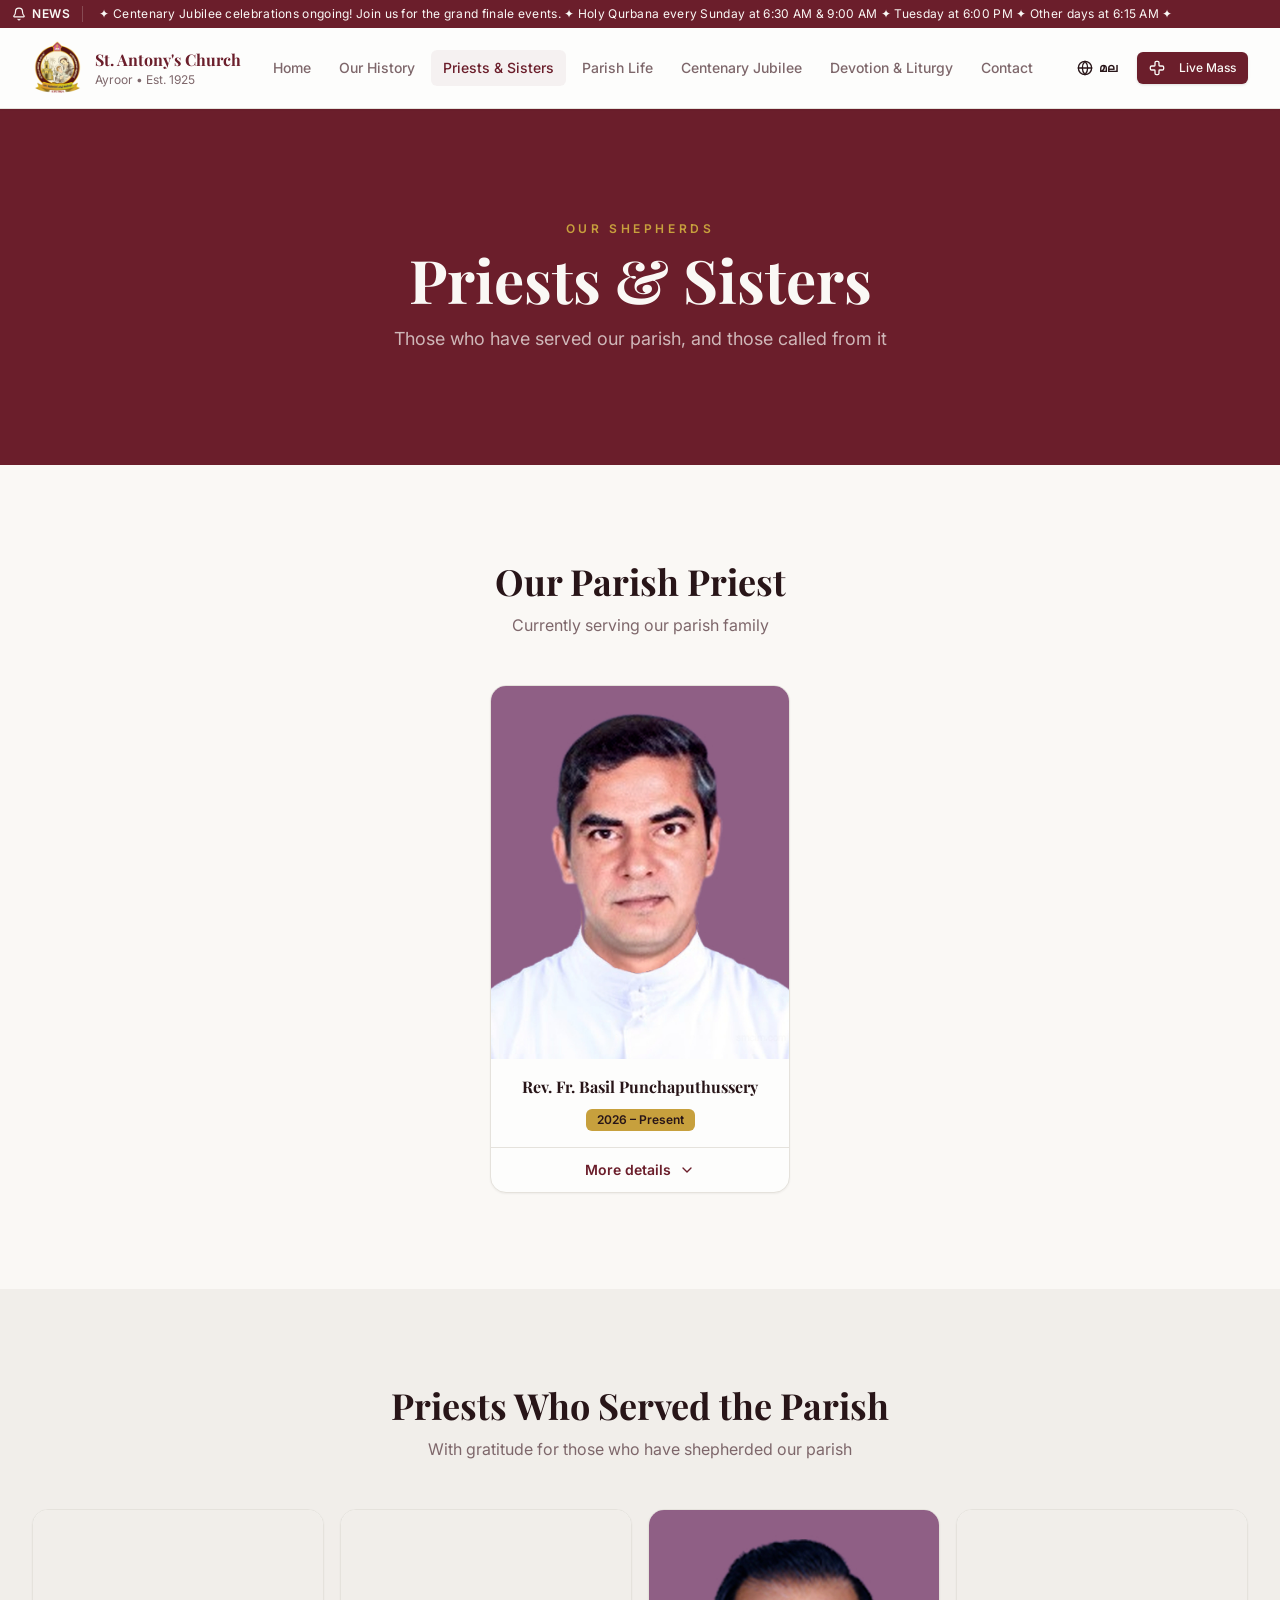
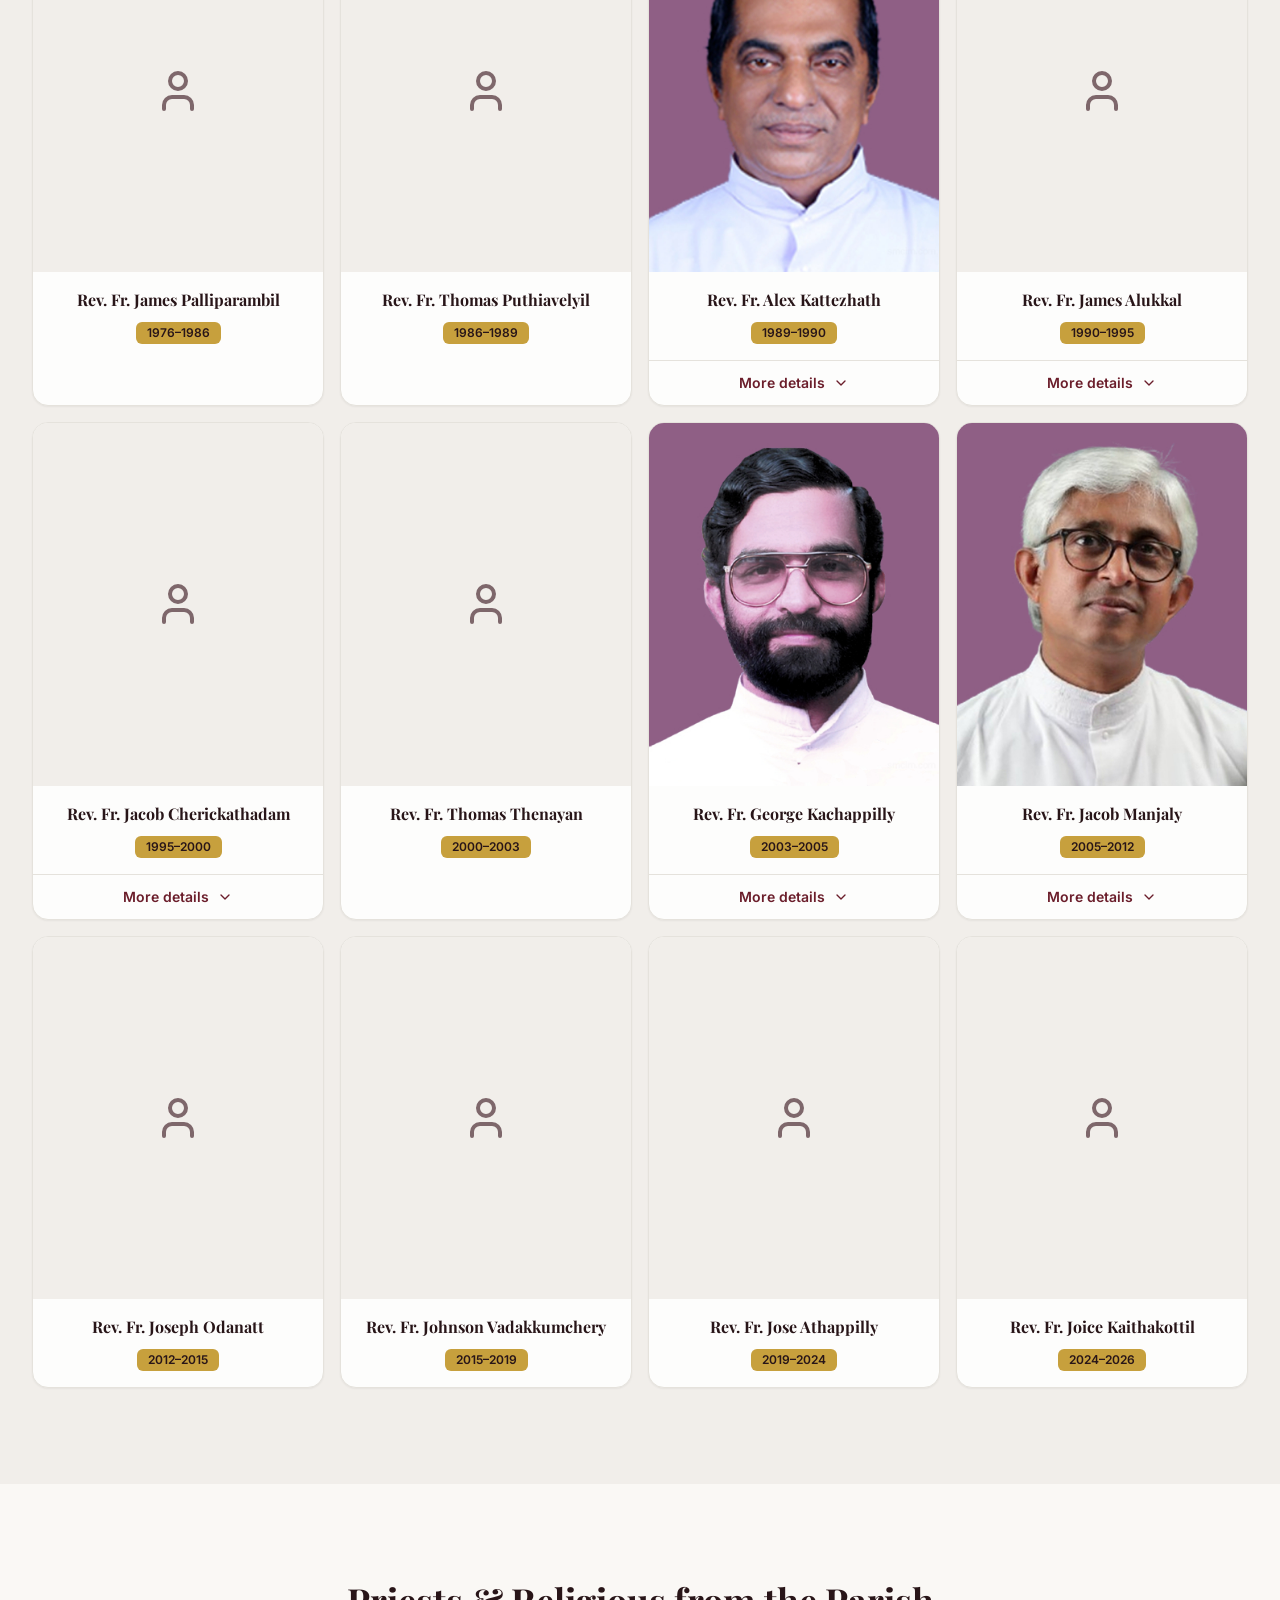
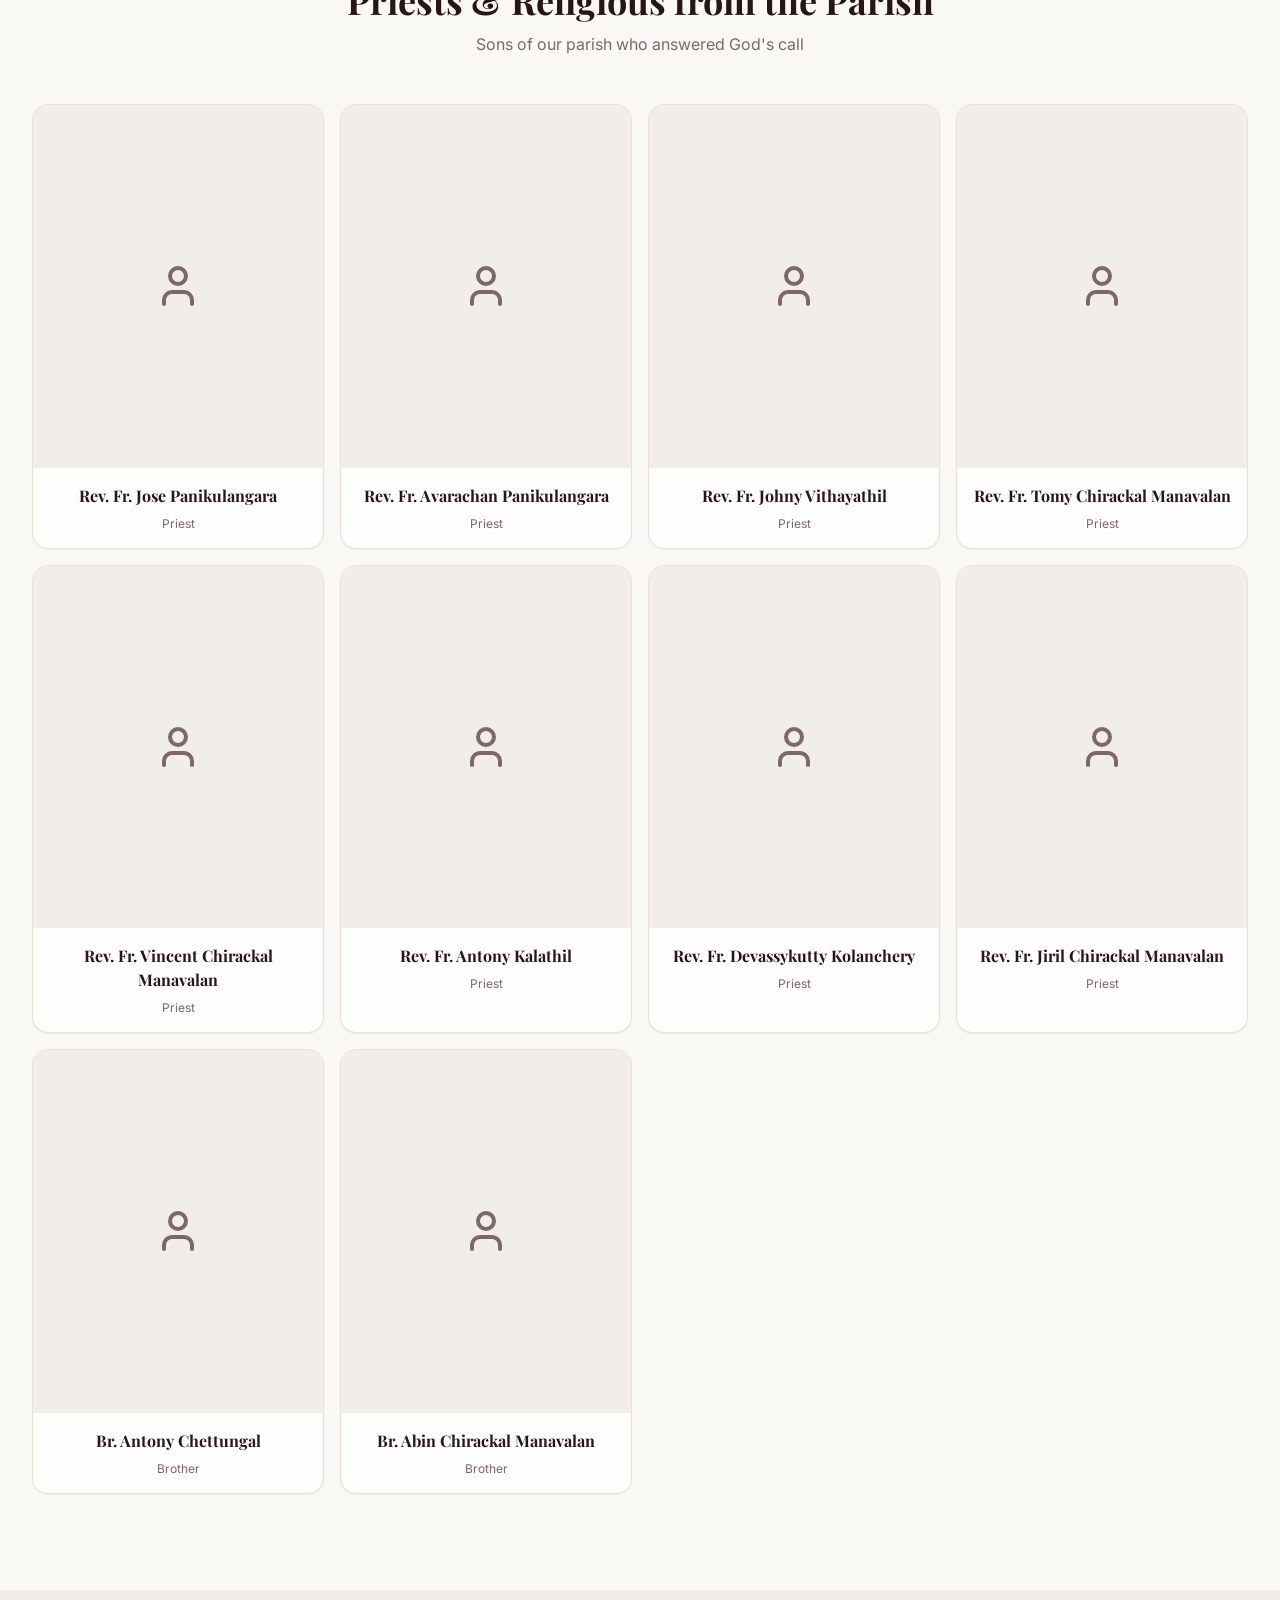
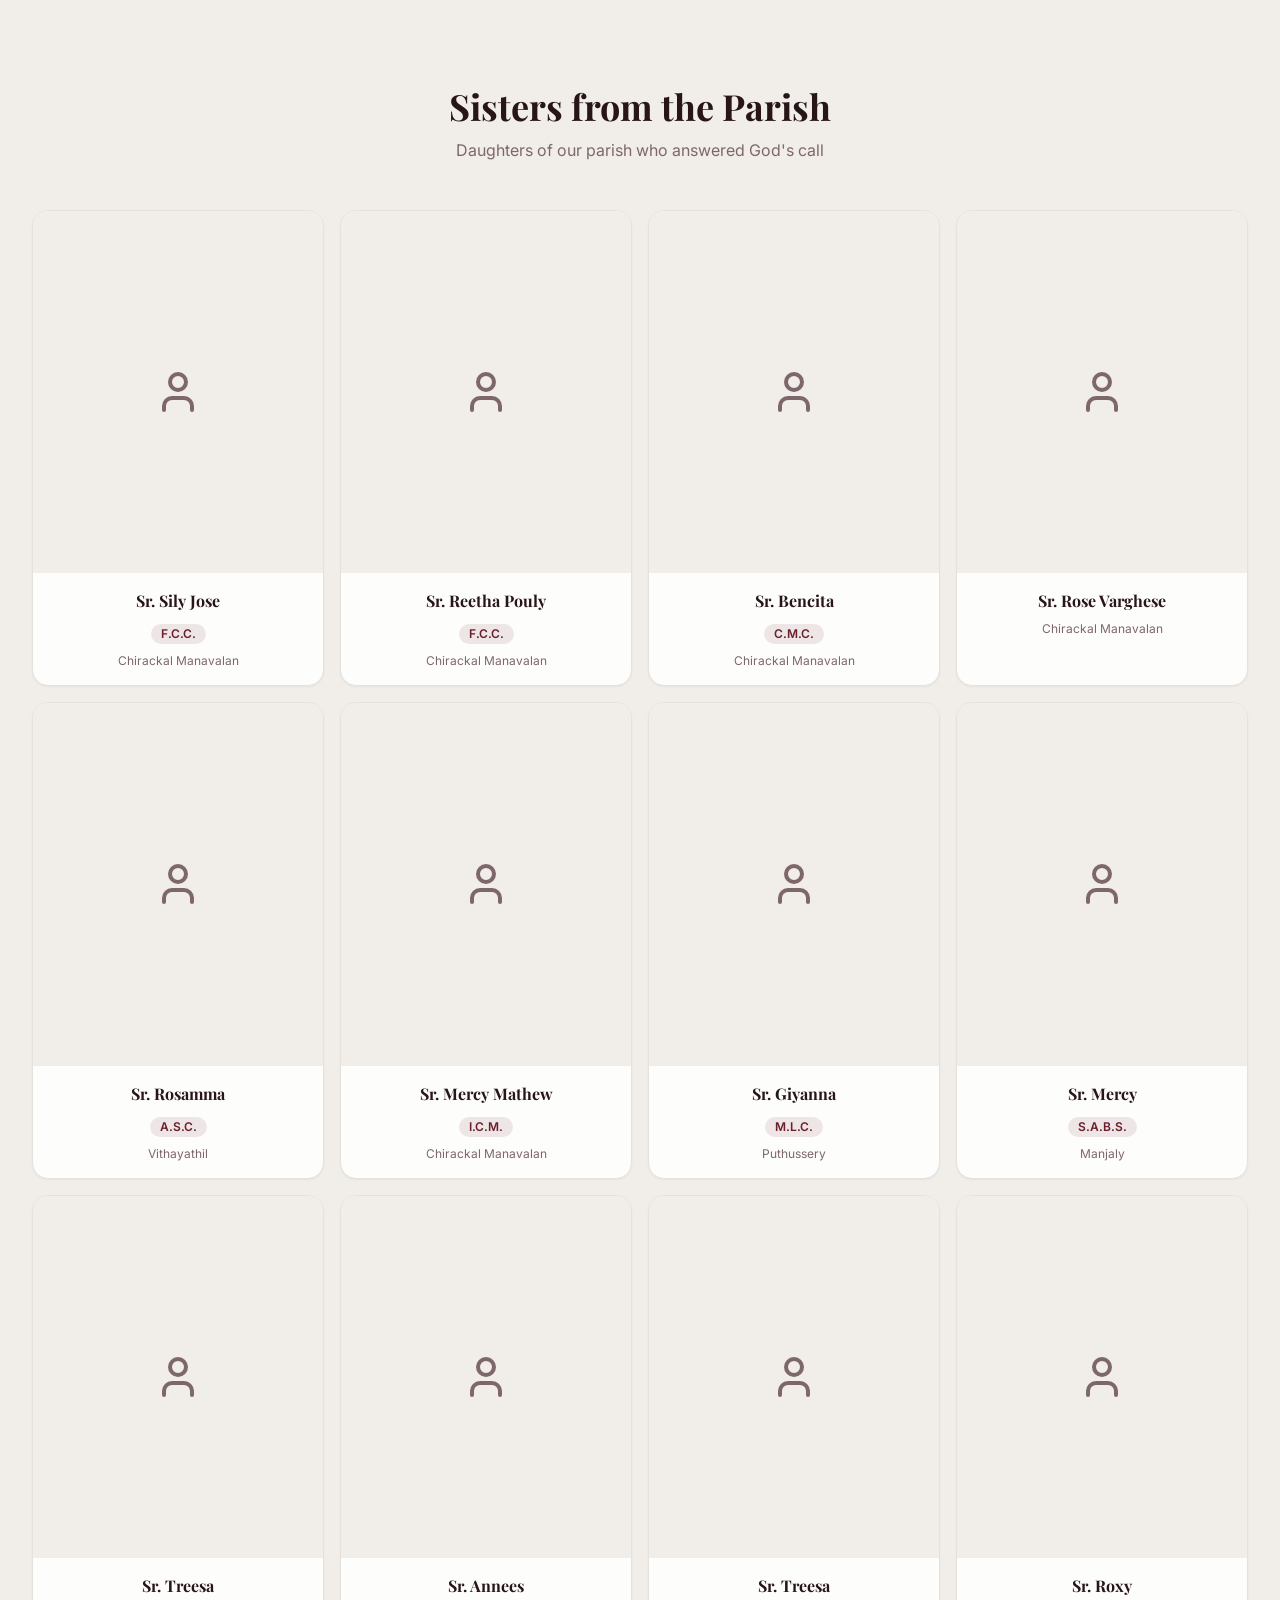
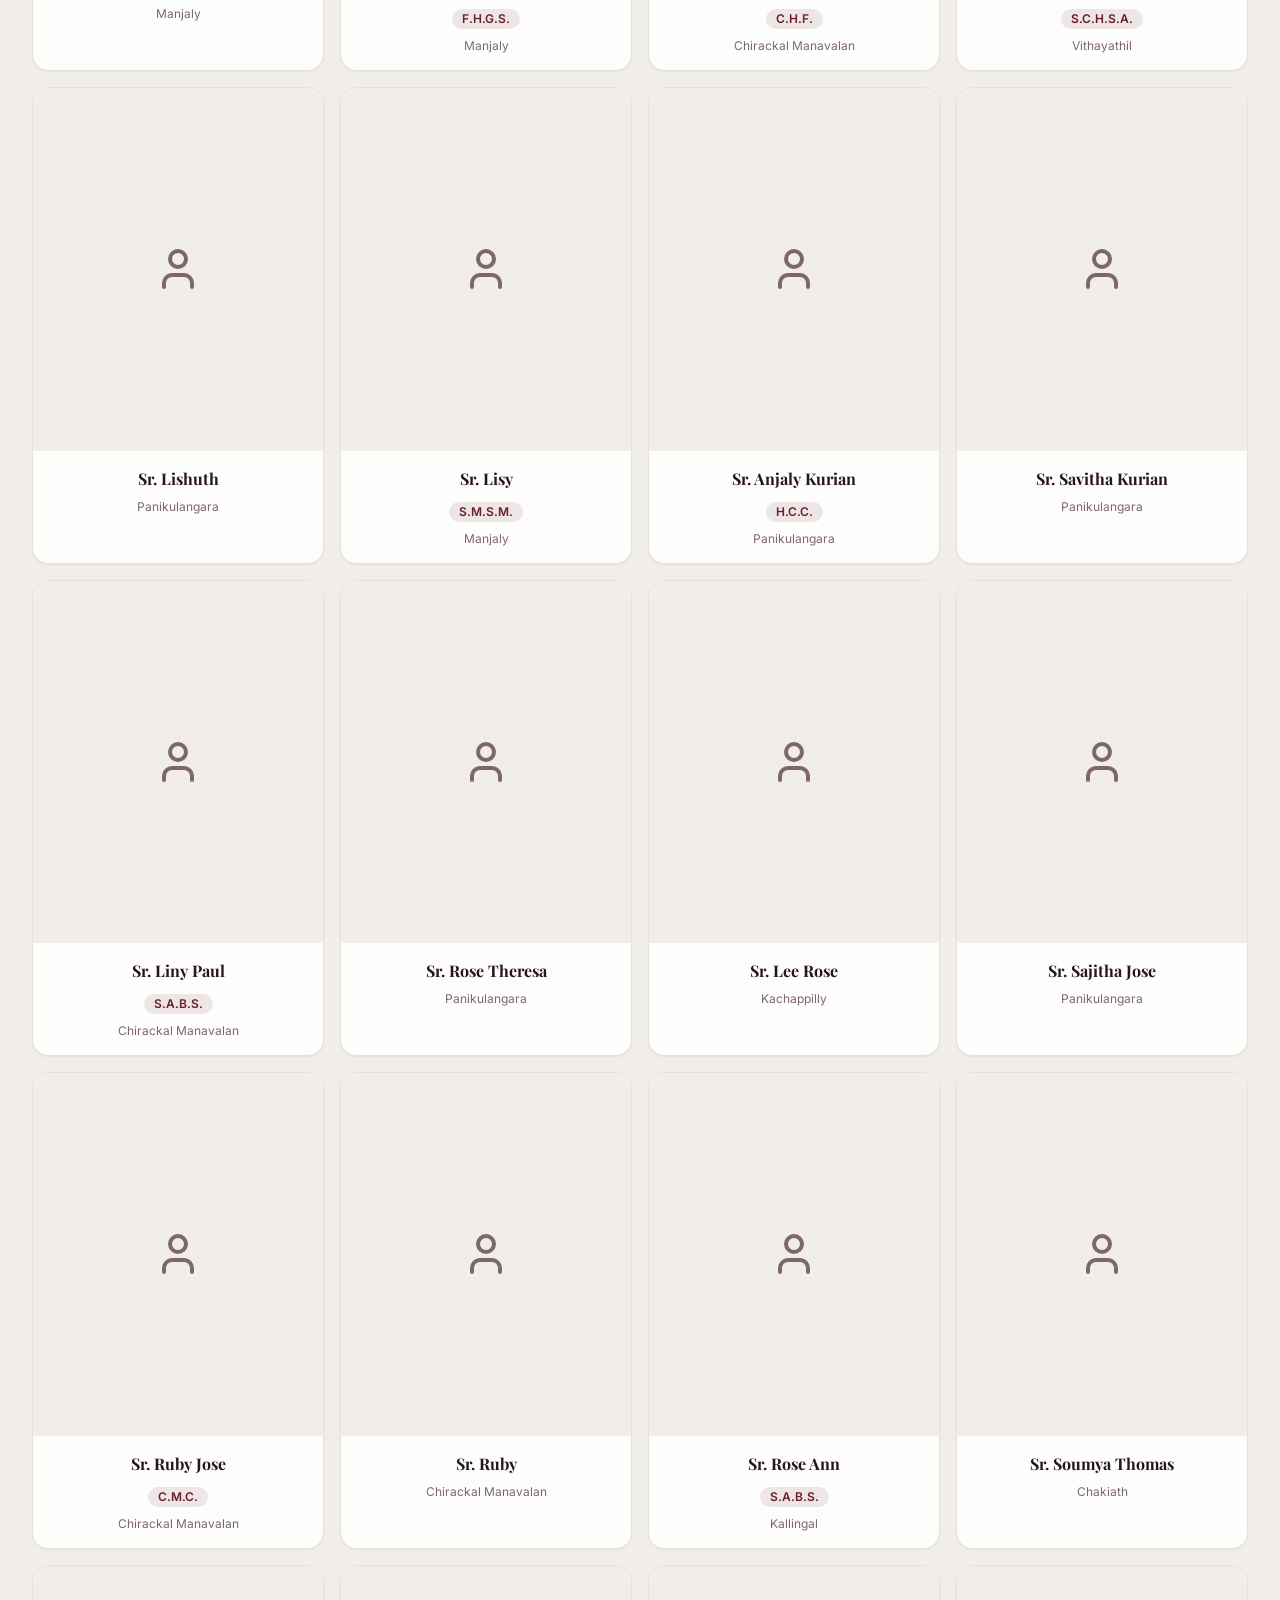
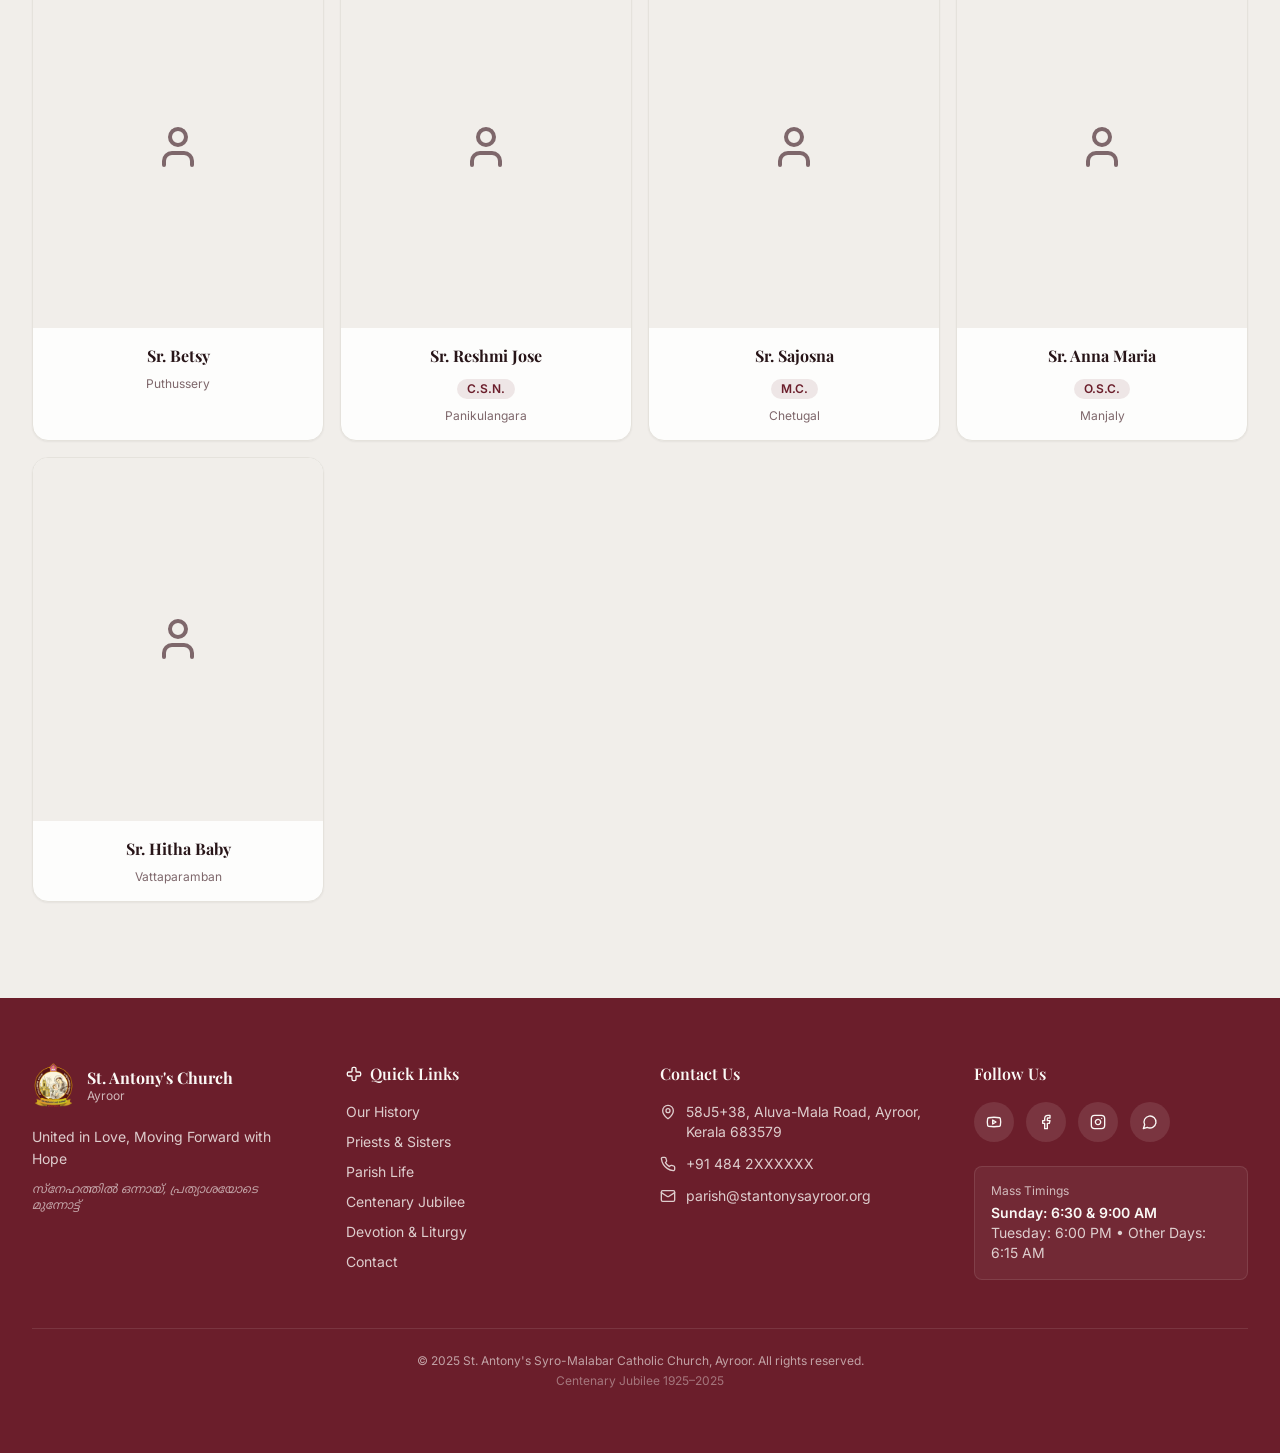
==== commit 5ef75ac4: "Add Fr. Jacob Manjaly's photo and details Co-Authored-By: Claude Sonnet 5.5 <noreply@anthropic.com>" ====
--- a/clergy.html
+++ b/clergy.html
@@ -11,7 +11,7 @@
 <body class="min-h-screen flex flex-col">
 <div class="bg-primary text-primary-foreground py-1.5 overflow-hidden relative"><div class="flex items-center"><div class="flex-shrink-0 px-3 flex items-center gap-1.5 border-r border-primary-foreground/20 z-10 bg-primary"><svg xmlns="http://www.w3.org/2000/svg" width="24" height="24" viewBox="0 0 24 24" fill="none" stroke="currentColor" stroke-width="2" stroke-linecap="round" stroke-linejoin="round" class="lucide lucide-bell w-3.5 h-3.5"><path d="M10.268 21a2 2 0 0 0 3.464 0"></path><path d="M3.262 15.326A1 1 0 0 0 4 17h16a1 1 0 0 0 .74-1.673C19.41 13.956 18 12.499 18 8A6 6 0 0 0 6 8c0 4.499-1.411 5.956-2.738 7.326"></path></svg><span class="text-xs font-body font-semibold uppercase tracking-wider hidden sm:inline">News</span></div><div class="overflow-hidden flex-1"><p class="animate-ticker whitespace-nowrap text-xs font-body tracking-wide pl-4">&#10022; Centenary Jubilee celebrations ongoing! Join us for the grand finale events. &#10022; Holy Qurbana every Sunday at 6:30 AM &amp; 9:00 AM &#10022; Tuesday at 6:00 PM &#10022; Other days at 6:15 AM &#10022;</p></div></div></div><nav class="bg-card/95 backdrop-blur-md shadow-sm sticky top-0 z-50 border-b border-border"><div class="max-w-7xl mx-auto px-4 sm:px-6 lg:px-8"><div class="flex items-center justify-between h-16 md:h-20"><a class="flex items-center gap-3 flex-shrink-0" href="index.html"><img src="assets/images/logo.png" alt="Church Logo" class="h-10 md:h-14 w-auto"><div class="hidden sm:block"><p class="font-heading text-sm md:text-base font-bold text-primary leading-tight">St. Antony's Church</p><p class="text-[10px] md:text-xs text-muted-foreground font-body">Ayroor &bull; Est. 1925</p></div></a><div class="hidden lg:flex items-center gap-1"><a class="px-3 py-2 text-sm font-body font-medium rounded-md transition-colors text-muted-foreground hover:text-primary hover:bg-primary/5" href="index.html">Home</a><a class="px-3 py-2 text-sm font-body font-medium rounded-md transition-colors text-muted-foreground hover:text-primary hover:bg-primary/5" href="history.html">Our History</a><a class="px-3 py-2 text-sm font-body font-medium rounded-md transition-colors text-primary bg-primary/5" href="clergy.html">Priests &amp; Sisters</a><a class="px-3 py-2 text-sm font-body font-medium rounded-md transition-colors text-muted-foreground hover:text-primary hover:bg-primary/5" href="parish-life.html">Parish Life</a><a class="px-3 py-2 text-sm font-body font-medium rounded-md transition-colors text-muted-foreground hover:text-primary hover:bg-primary/5" href="jubilee.html">Centenary Jubilee</a><a class="px-3 py-2 text-sm font-body font-medium rounded-md transition-colors text-muted-foreground hover:text-primary hover:bg-primary/5" href="devotion.html">Devotion &amp; Liturgy</a><a class="px-3 py-2 text-sm font-body font-medium rounded-md transition-colors text-muted-foreground hover:text-primary hover:bg-primary/5" href="contact.html">Contact</a></div><div class="flex items-center gap-2"><button onclick="toggleLanguage(this)" class="inline-flex items-center justify-center whitespace-nowrap transition-colors focus-visible:outline-none focus-visible:ring-1 focus-visible:ring-ring disabled:pointer-events-none disabled:opacity-50 [&_svg]:pointer-events-none [&_svg]:size-4 [&_svg]:shrink-0 hover:bg-accent hover:text-accent-foreground h-8 rounded-md px-3 text-xs font-body font-semibold gap-1.5"><svg xmlns="http://www.w3.org/2000/svg" width="24" height="24" viewBox="0 0 24 24" fill="none" stroke="currentColor" stroke-width="2" stroke-linecap="round" stroke-linejoin="round" class="lucide lucide-globe w-4 h-4"><circle cx="12" cy="12" r="10"></circle><path d="M12 2a14.5 14.5 0 0 0 0 20 14.5 14.5 0 0 0 0-20"></path><path d="M2 12h20"></path></svg>മല</button><a class="items-center justify-center gap-2 whitespace-nowrap font-medium transition-colors focus-visible:outline-none focus-visible:ring-1 focus-visible:ring-ring disabled:pointer-events-none disabled:opacity-50 [&_svg]:pointer-events-none [&_svg]:size-4 [&_svg]:shrink-0 text-primary-foreground shadow h-8 rounded-md px-3 hidden md:flex font-body text-xs bg-primary hover:bg-primary/90" href="devotion.html"><svg xmlns="http://www.w3.org/2000/svg" width="24" height="24" viewBox="0 0 24 24" fill="none" stroke="currentColor" stroke-width="2" stroke-linecap="round" stroke-linejoin="round" class="lucide lucide-cross w-3.5 h-3.5 mr-1.5"><path d="M4 9a2 2 0 0 0-2 2v2a2 2 0 0 0 2 2h4a1 1 0 0 1 1 1v4a2 2 0 0 0 2 2h2a2 2 0 0 0 2-2v-4a1 1 0 0 1 1-1h4a2 2 0 0 0 2-2v-2a2 2 0 0 0-2-2h-4a1 1 0 0 1-1-1V4a2 2 0 0 0-2-2h-2a2 2 0 0 0-2 2v4a1 1 0 0 1-1 1z"></path></svg>Live Mass</a><button onclick="toggleMobileMenu()" class="lg:hidden p-2 text-foreground"><svg xmlns="http://www.w3.org/2000/svg" width="24" height="24" viewBox="0 0 24 24" fill="none" stroke="currentColor" stroke-width="2" stroke-linecap="round" stroke-linejoin="round" class="lucide lucide-menu w-5 h-5"><line x1="4" x2="20" y1="12" y2="12"></line><line x1="4" x2="20" y1="6" y2="6"></line><line x1="4" x2="20" y1="18" y2="18"></line></svg></button></div></div><div id="mobile-menu" class="hidden lg:hidden pb-4"><a class="block px-4 py-3 text-sm font-body font-medium rounded-md text-muted-foreground hover:text-primary hover:bg-primary/5" href="index.html">Home</a><a class="block px-4 py-3 text-sm font-body font-medium rounded-md text-muted-foreground hover:text-primary hover:bg-primary/5" href="history.html">Our History</a><a class="block px-4 py-3 text-sm font-body font-medium rounded-md text-primary bg-primary/5" href="clergy.html">Priests & Sisters</a><a class="block px-4 py-3 text-sm font-body font-medium rounded-md text-muted-foreground hover:text-primary hover:bg-primary/5" href="parish-life.html">Parish Life</a><a class="block px-4 py-3 text-sm font-body font-medium rounded-md text-muted-foreground hover:text-primary hover:bg-primary/5" href="jubilee.html">Centenary Jubilee</a><a class="block px-4 py-3 text-sm font-body font-medium rounded-md text-muted-foreground hover:text-primary hover:bg-primary/5" href="devotion.html">Devotion & Liturgy</a><a class="block px-4 py-3 text-sm font-body font-medium rounded-md text-muted-foreground hover:text-primary hover:bg-primary/5" href="contact.html">Contact</a></div></div></nav>
 <main class="flex-1">
-<div><section class="py-20 md:py-28 bg-primary"><div class="max-w-7xl mx-auto px-4 sm:px-6 lg:px-8 text-center"><div><p class="font-body text-xs tracking-[0.3em] uppercase text-secondary font-semibold mb-3">Our Shepherds</p><h1 class="font-heading text-4xl md:text-6xl font-bold text-primary-foreground mb-4">Priests &amp; Sisters</h1><p class="font-body text-primary-foreground/70 text-lg max-w-xl mx-auto">Those who have served our parish, and those called from it</p></div></div></section><section class="py-16 md:py-24 bg-background"><div class="max-w-7xl mx-auto px-4 sm:px-6 lg:px-8"><div class="text-center mb-12"><h2 class="font-heading text-3xl md:text-4xl font-bold text-foreground mb-3">Our Parish Priest</h2><p class="font-body text-muted-foreground">Currently serving our parish family</p></div><div class="mx-auto" style="max-width: 300px;"><div class="rounded-2xl border border-border bg-card overflow-hidden shadow-sm hover:shadow-lg transition-shadow text-center h-full"><div style="aspect-ratio: 4 / 5;"><img src="assets/images/clergy/fr-basil-punchaputhussery.png" alt="Rev. Fr. Basil Punchaputhussery" class="w-full h-full object-cover"></div><div class="p-4"><h3 class="font-heading text-base font-bold text-foreground mb-2">Rev. Fr. Basil Punchaputhussery</h3><div class="inline-flex items-center rounded-md border px-2.5 py-0.5 text-xs transition-colors focus:outline-none focus:ring-2 focus:ring-ring focus:ring-offset-2 border-transparent bg-secondary text-secondary-foreground hover:bg-secondary/80 font-body font-semibold">2026 &ndash; Present</div></div><details class="border-t border-border text-left"><summary class="flex items-center justify-center gap-2 px-4 py-3 cursor-pointer select-none font-body text-sm font-semibold text-primary">More details <svg xmlns="http://www.w3.org/2000/svg" width="24" height="24" viewBox="0 0 24 24" fill="none" stroke="currentColor" stroke-width="2" stroke-linecap="round" stroke-linejoin="round" class="lucide lucide-chevron-down details-chevron w-4 h-4"><path d="m6 9 6 6 6-6"></path></svg></summary><div class="px-4 pb-3"><div class="py-3 border-b border-border last:border-0"><p class="font-body text-xs uppercase tracking-wider text-muted-foreground">Feast</p><p class="font-body text-sm font-semibold text-foreground">January 02</p></div><div class="py-3 border-b border-border last:border-0"><p class="font-body text-xs uppercase tracking-wider text-muted-foreground">Native Parish</p><p class="font-body text-sm font-semibold text-foreground">Kizhakkambalam &ndash; St. Antony Forane Church</p></div><div class="py-3 border-b border-border last:border-0"><p class="font-body text-xs uppercase tracking-wider text-muted-foreground">Ordination</p><p class="font-body text-sm font-semibold text-foreground">02 January 1990</p></div><div class="py-3 border-b border-border last:border-0"><p class="font-body text-xs uppercase tracking-wider text-muted-foreground">Email</p><p class="font-body text-sm font-semibold text-foreground"><a href="mailto:bpsserry@gmail.com" class="hover:text-primary transition-colors">bpsserry@gmail.com</a></p></div></div></details></div></div></div></section><section class="py-16 md:py-24 bg-muted"><div class="max-w-7xl mx-auto px-4 sm:px-6 lg:px-8"><div class="text-center mb-12"><h2 class="font-heading text-3xl md:text-4xl font-bold text-foreground mb-3">Priests Who Served the Parish</h2><p class="font-body text-muted-foreground">With gratitude for those who have shepherded our parish</p></div><div class="grid grid-cols-2 md:grid-cols-4 gap-4"><div class="rounded-2xl border border-border bg-card overflow-hidden shadow-sm hover:shadow-lg transition-shadow text-center h-full"><div class="bg-muted flex items-center justify-center text-muted-foreground" data-photo-placeholder style="aspect-ratio: 4 / 5;"><svg xmlns="http://www.w3.org/2000/svg" width="24" height="24" viewBox="0 0 24 24" fill="none" stroke="currentColor" stroke-width="2" stroke-linecap="round" stroke-linejoin="round" class="lucide lucide-user w-12 h-12"><path d="M19 21v-2a4 4 0 0 0-4-4H9a4 4 0 0 0-4 4v2"></path><circle cx="12" cy="7" r="4"></circle></svg></div><div class="p-4"><h3 class="font-heading text-base font-bold text-foreground mb-2">Rev. Fr. James Palliparambil</h3><div class="inline-flex items-center rounded-md border px-2.5 py-0.5 text-xs transition-colors focus:outline-none focus:ring-2 focus:ring-ring focus:ring-offset-2 border-transparent bg-secondary text-secondary-foreground hover:bg-secondary/80 font-body font-semibold">1976&ndash;1986</div></div></div><div class="rounded-2xl border border-border bg-card overflow-hidden shadow-sm hover:shadow-lg transition-shadow text-center h-full"><div class="bg-muted flex items-center justify-center text-muted-foreground" data-photo-placeholder style="aspect-ratio: 4 / 5;"><svg xmlns="http://www.w3.org/2000/svg" width="24" height="24" viewBox="0 0 24 24" fill="none" stroke="currentColor" stroke-width="2" stroke-linecap="round" stroke-linejoin="round" class="lucide lucide-user w-12 h-12"><path d="M19 21v-2a4 4 0 0 0-4-4H9a4 4 0 0 0-4 4v2"></path><circle cx="12" cy="7" r="4"></circle></svg></div><div class="p-4"><h3 class="font-heading text-base font-bold text-foreground mb-2">Rev. Fr. Thomas Puthiavelyil</h3><div class="inline-flex items-center rounded-md border px-2.5 py-0.5 text-xs transition-colors focus:outline-none focus:ring-2 focus:ring-ring focus:ring-offset-2 border-transparent bg-secondary text-secondary-foreground hover:bg-secondary/80 font-body font-semibold">1986&ndash;1989</div></div></div><div class="rounded-2xl border border-border bg-card overflow-hidden shadow-sm hover:shadow-lg transition-shadow text-center h-full"><div style="aspect-ratio: 4 / 5;"><img src="assets/images/clergy/fr-alex-kattezhath.png" alt="Rev. Fr. Alex Kattezhath" class="w-full h-full object-cover"></div><div class="p-4"><h3 class="font-heading text-base font-bold text-foreground mb-2">Rev. Fr. Alex Kattezhath</h3><div class="inline-flex items-center rounded-md border px-2.5 py-0.5 text-xs transition-colors focus:outline-none focus:ring-2 focus:ring-ring focus:ring-offset-2 border-transparent bg-secondary text-secondary-foreground hover:bg-secondary/80 font-body font-semibold">1989&ndash;1990</div></div><details class="border-t border-border text-left"><summary class="flex items-center justify-center gap-2 px-4 py-3 cursor-pointer select-none font-body text-sm font-semibold text-primary">More details <svg xmlns="http://www.w3.org/2000/svg" width="24" height="24" viewBox="0 0 24 24" fill="none" stroke="currentColor" stroke-width="2" stroke-linecap="round" stroke-linejoin="round" class="lucide lucide-chevron-down details-chevron w-4 h-4"><path d="m6 9 6 6 6-6"></path></svg></summary><div class="px-4 pb-3"><div class="py-3 border-b border-border last:border-0"><p class="font-body text-xs uppercase tracking-wider text-muted-foreground">Native Parish</p><p class="font-body text-sm font-semibold text-foreground">Kudavechoor &ndash; St. Mary's Church</p></div><div class="py-3 border-b border-border last:border-0"><p class="font-body text-xs uppercase tracking-wider text-muted-foreground">Ordination</p><p class="font-body text-sm font-semibold text-foreground">21 March 1980</p></div><div class="py-3 border-b border-border last:border-0"><p class="font-body text-xs uppercase tracking-wider text-muted-foreground">Email</p><p class="font-body text-sm font-semibold text-foreground"><a href="mailto:alexkattezhathu@gmail.com" class="hover:text-primary transition-colors">alexkattezhathu@gmail.com</a></p></div></div></details></div><div class="rounded-2xl border border-border bg-card overflow-hidden shadow-sm hover:shadow-lg transition-shadow text-center h-full"><div class="bg-muted flex items-center justify-center text-muted-foreground" data-photo-placeholder style="aspect-ratio: 4 / 5;"><svg xmlns="http://www.w3.org/2000/svg" width="24" height="24" viewBox="0 0 24 24" fill="none" stroke="currentColor" stroke-width="2" stroke-linecap="round" stroke-linejoin="round" class="lucide lucide-user w-12 h-12"><path d="M19 21v-2a4 4 0 0 0-4-4H9a4 4 0 0 0-4 4v2"></path><circle cx="12" cy="7" r="4"></circle></svg></div><div class="p-4"><h3 class="font-heading text-base font-bold text-foreground mb-2">Rev. Fr. James Alukkal</h3><div class="inline-flex items-center rounded-md border px-2.5 py-0.5 text-xs transition-colors focus:outline-none focus:ring-2 focus:ring-ring focus:ring-offset-2 border-transparent bg-secondary text-secondary-foreground hover:bg-secondary/80 font-body font-semibold">1990&ndash;1995</div></div><details class="border-t border-border text-left"><summary class="flex items-center justify-center gap-2 px-4 py-3 cursor-pointer select-none font-body text-sm font-semibold text-primary">More details <svg xmlns="http://www.w3.org/2000/svg" width="24" height="24" viewBox="0 0 24 24" fill="none" stroke="currentColor" stroke-width="2" stroke-linecap="round" stroke-linejoin="round" class="lucide lucide-chevron-down details-chevron w-4 h-4"><path d="m6 9 6 6 6-6"></path></svg></summary><div class="px-4 pb-3"><div class="py-3 border-b border-border last:border-0"><p class="font-body text-xs uppercase tracking-wider text-muted-foreground">Feast</p><p class="font-body text-sm font-semibold text-foreground">July 25</p></div><div class="py-3 border-b border-border last:border-0"><p class="font-body text-xs uppercase tracking-wider text-muted-foreground">Native Parish</p><p class="font-body text-sm font-semibold text-foreground">Kalady &ndash; St. George Church</p></div><div class="py-3 border-b border-border last:border-0"><p class="font-body text-xs uppercase tracking-wider text-muted-foreground">Ordination</p><p class="font-body text-sm font-semibold text-foreground">18 December 1972</p></div></div></details></div><div class="rounded-2xl border border-border bg-card overflow-hidden shadow-sm hover:shadow-lg transition-shadow text-center h-full"><div class="bg-muted flex items-center justify-center text-muted-foreground" data-photo-placeholder style="aspect-ratio: 4 / 5;"><svg xmlns="http://www.w3.org/2000/svg" width="24" height="24" viewBox="0 0 24 24" fill="none" stroke="currentColor" stroke-width="2" stroke-linecap="round" stroke-linejoin="round" class="lucide lucide-user w-12 h-12"><path d="M19 21v-2a4 4 0 0 0-4-4H9a4 4 0 0 0-4 4v2"></path><circle cx="12" cy="7" r="4"></circle></svg></div><div class="p-4"><h3 class="font-heading text-base font-bold text-foreground mb-2">Rev. Fr. Jacob Cherickathadam</h3><div class="inline-flex items-center rounded-md border px-2.5 py-0.5 text-xs transition-colors focus:outline-none focus:ring-2 focus:ring-ring focus:ring-offset-2 border-transparent bg-secondary text-secondary-foreground hover:bg-secondary/80 font-body font-semibold">1995&ndash;2000</div></div><details class="border-t border-border text-left"><summary class="flex items-center justify-center gap-2 px-4 py-3 cursor-pointer select-none font-body text-sm font-semibold text-primary">More details <svg xmlns="http://www.w3.org/2000/svg" width="24" height="24" viewBox="0 0 24 24" fill="none" stroke="currentColor" stroke-width="2" stroke-linecap="round" stroke-linejoin="round" class="lucide lucide-chevron-down details-chevron w-4 h-4"><path d="m6 9 6 6 6-6"></path></svg></summary><div class="px-4 pb-3"><div class="py-3 border-b border-border last:border-0"><p class="font-body text-xs uppercase tracking-wider text-muted-foreground">Feast</p><p class="font-body text-sm font-semibold text-foreground">July 25</p></div><div class="py-3 border-b border-border last:border-0"><p class="font-body text-xs uppercase tracking-wider text-muted-foreground">Native Parish</p><p class="font-body text-sm font-semibold text-foreground">Thalayolaparambu &ndash; St. George Church</p></div><div class="py-3 border-b border-border last:border-0"><p class="font-body text-xs uppercase tracking-wider text-muted-foreground">Ordination</p><p class="font-body text-sm font-semibold text-foreground">18 December 1968</p></div></div></details></div><div class="rounded-2xl border border-border bg-card overflow-hidden shadow-sm hover:shadow-lg transition-shadow text-center h-full"><div class="bg-muted flex items-center justify-center text-muted-foreground" data-photo-placeholder style="aspect-ratio: 4 / 5;"><svg xmlns="http://www.w3.org/2000/svg" width="24" height="24" viewBox="0 0 24 24" fill="none" stroke="currentColor" stroke-width="2" stroke-linecap="round" stroke-linejoin="round" class="lucide lucide-user w-12 h-12"><path d="M19 21v-2a4 4 0 0 0-4-4H9a4 4 0 0 0-4 4v2"></path><circle cx="12" cy="7" r="4"></circle></svg></div><div class="p-4"><h3 class="font-heading text-base font-bold text-foreground mb-2">Rev. Fr. Thomas Thenayan</h3><div class="inline-flex items-center rounded-md border px-2.5 py-0.5 text-xs transition-colors focus:outline-none focus:ring-2 focus:ring-ring focus:ring-offset-2 border-transparent bg-secondary text-secondary-foreground hover:bg-secondary/80 font-body font-semibold">2000&ndash;2003</div></div></div><div class="rounded-2xl border border-border bg-card overflow-hidden shadow-sm hover:shadow-lg transition-shadow text-center h-full"><div style="aspect-ratio: 4 / 5;"><img src="assets/images/clergy/fr-george-kachappilly.png" alt="Rev. Fr. George Kachappilly" class="w-full h-full object-cover"></div><div class="p-4"><h3 class="font-heading text-base font-bold text-foreground mb-2">Rev. Fr. George Kachappilly</h3><div class="inline-flex items-center rounded-md border px-2.5 py-0.5 text-xs transition-colors focus:outline-none focus:ring-2 focus:ring-ring focus:ring-offset-2 border-transparent bg-secondary text-secondary-foreground hover:bg-secondary/80 font-body font-semibold">2003&ndash;2005</div></div><details class="border-t border-border text-left"><summary class="flex items-center justify-center gap-2 px-4 py-3 cursor-pointer select-none font-body text-sm font-semibold text-primary">More details <svg xmlns="http://www.w3.org/2000/svg" width="24" height="24" viewBox="0 0 24 24" fill="none" stroke="currentColor" stroke-width="2" stroke-linecap="round" stroke-linejoin="round" class="lucide lucide-chevron-down details-chevron w-4 h-4"><path d="m6 9 6 6 6-6"></path></svg></summary><div class="px-4 pb-3"><div class="py-3 border-b border-border last:border-0"><p class="font-body text-xs uppercase tracking-wider text-muted-foreground">Feast</p><p class="font-body text-sm font-semibold text-foreground">April 24</p></div><div class="py-3 border-b border-border last:border-0"><p class="font-body text-xs uppercase tracking-wider text-muted-foreground">Native Parish</p><p class="font-body text-sm font-semibold text-foreground">Mattoor &ndash; St. Antony Church</p></div><div class="py-3 border-b border-border last:border-0"><p class="font-body text-xs uppercase tracking-wider text-muted-foreground">Ordination</p><p class="font-body text-sm font-semibold text-foreground">28 December 1992</p></div><div class="py-3 border-b border-border last:border-0"><p class="font-body text-xs uppercase tracking-wider text-muted-foreground">Email</p><p class="font-body text-sm font-semibold text-foreground"><a href="mailto:frgeorgekachappilly@gmail.com" class="hover:text-primary transition-colors">frgeorgekachappilly@gmail.com</a></p></div></div></details></div><div class="rounded-2xl border border-border bg-card overflow-hidden shadow-sm hover:shadow-lg transition-shadow text-center h-full"><div class="bg-muted flex items-center justify-center text-muted-foreground" data-photo-placeholder style="aspect-ratio: 4 / 5;"><svg xmlns="http://www.w3.org/2000/svg" width="24" height="24" viewBox="0 0 24 24" fill="none" stroke="currentColor" stroke-width="2" stroke-linecap="round" stroke-linejoin="round" class="lucide lucide-user w-12 h-12"><path d="M19 21v-2a4 4 0 0 0-4-4H9a4 4 0 0 0-4 4v2"></path><circle cx="12" cy="7" r="4"></circle></svg></div><div class="p-4"><h3 class="font-heading text-base font-bold text-foreground mb-2">Rev. Fr. Jacob Manjaly</h3><div class="inline-flex items-center rounded-md border px-2.5 py-0.5 text-xs transition-colors focus:outline-none focus:ring-2 focus:ring-ring focus:ring-offset-2 border-transparent bg-secondary text-secondary-foreground hover:bg-secondary/80 font-body font-semibold">2005&ndash;2012</div></div></div><div class="rounded-2xl border border-border bg-card overflow-hidden shadow-sm hover:shadow-lg transition-shadow text-center h-full"><div class="bg-muted flex items-center justify-center text-muted-foreground" data-photo-placeholder style="aspect-ratio: 4 / 5;"><svg xmlns="http://www.w3.org/2000/svg" width="24" height="24" viewBox="0 0 24 24" fill="none" stroke="currentColor" stroke-width="2" stroke-linecap="round" stroke-linejoin="round" class="lucide lucide-user w-12 h-12"><path d="M19 21v-2a4 4 0 0 0-4-4H9a4 4 0 0 0-4 4v2"></path><circle cx="12" cy="7" r="4"></circle></svg></div><div class="p-4"><h3 class="font-heading text-base font-bold text-foreground mb-2">Rev. Fr. Joseph Odanatt</h3><div class="inline-flex items-center rounded-md border px-2.5 py-0.5 text-xs transition-colors focus:outline-none focus:ring-2 focus:ring-ring focus:ring-offset-2 border-transparent bg-secondary text-secondary-foreground hover:bg-secondary/80 font-body font-semibold">2012&ndash;2015</div></div></div><div class="rounded-2xl border border-border bg-card overflow-hidden shadow-sm hover:shadow-lg transition-shadow text-center h-full"><div class="bg-muted flex items-center justify-center text-muted-foreground" data-photo-placeholder style="aspect-ratio: 4 / 5;"><svg xmlns="http://www.w3.org/2000/svg" width="24" height="24" viewBox="0 0 24 24" fill="none" stroke="currentColor" stroke-width="2" stroke-linecap="round" stroke-linejoin="round" class="lucide lucide-user w-12 h-12"><path d="M19 21v-2a4 4 0 0 0-4-4H9a4 4 0 0 0-4 4v2"></path><circle cx="12" cy="7" r="4"></circle></svg></div><div class="p-4"><h3 class="font-heading text-base font-bold text-foreground mb-2">Rev. Fr. Johnson Vadakkumchery</h3><div class="inline-flex items-center rounded-md border px-2.5 py-0.5 text-xs transition-colors focus:outline-none focus:ring-2 focus:ring-ring focus:ring-offset-2 border-transparent bg-secondary text-secondary-foreground hover:bg-secondary/80 font-body font-semibold">2015&ndash;2019</div></div></div><div class="rounded-2xl border border-border bg-card overflow-hidden shadow-sm hover:shadow-lg transition-shadow text-center h-full"><div class="bg-muted flex items-center justify-center text-muted-foreground" data-photo-placeholder style="aspect-ratio: 4 / 5;"><svg xmlns="http://www.w3.org/2000/svg" width="24" height="24" viewBox="0 0 24 24" fill="none" stroke="currentColor" stroke-width="2" stroke-linecap="round" stroke-linejoin="round" class="lucide lucide-user w-12 h-12"><path d="M19 21v-2a4 4 0 0 0-4-4H9a4 4 0 0 0-4 4v2"></path><circle cx="12" cy="7" r="4"></circle></svg></div><div class="p-4"><h3 class="font-heading text-base font-bold text-foreground mb-2">Rev. Fr. Jose Athappilly</h3><div class="inline-flex items-center rounded-md border px-2.5 py-0.5 text-xs transition-colors focus:outline-none focus:ring-2 focus:ring-ring focus:ring-offset-2 border-transparent bg-secondary text-secondary-foreground hover:bg-secondary/80 font-body font-semibold">2019&ndash;2024</div></div></div><div class="rounded-2xl border border-border bg-card overflow-hidden shadow-sm hover:shadow-lg transition-shadow text-center h-full"><div class="bg-muted flex items-center justify-center text-muted-foreground" data-photo-placeholder style="aspect-ratio: 4 / 5;"><svg xmlns="http://www.w3.org/2000/svg" width="24" height="24" viewBox="0 0 24 24" fill="none" stroke="currentColor" stroke-width="2" stroke-linecap="round" stroke-linejoin="round" class="lucide lucide-user w-12 h-12"><path d="M19 21v-2a4 4 0 0 0-4-4H9a4 4 0 0 0-4 4v2"></path><circle cx="12" cy="7" r="4"></circle></svg></div><div class="p-4"><h3 class="font-heading text-base font-bold text-foreground mb-2">Rev. Fr. Joice Kaithakottil</h3><div class="inline-flex items-center rounded-md border px-2.5 py-0.5 text-xs transition-colors focus:outline-none focus:ring-2 focus:ring-ring focus:ring-offset-2 border-transparent bg-secondary text-secondary-foreground hover:bg-secondary/80 font-body font-semibold">2024&ndash;2026</div></div></div></div></div></section><section class="py-16 md:py-24 bg-background"><div class="max-w-7xl mx-auto px-4 sm:px-6 lg:px-8"><div class="text-center mb-12"><h2 class="font-heading text-3xl md:text-4xl font-bold text-foreground mb-3">Priests &amp; Religious from the Parish</h2><p class="font-body text-muted-foreground">Sons of our parish who answered God's call</p></div><div class="grid grid-cols-2 md:grid-cols-4 gap-4"><div class="rounded-2xl border border-border bg-card overflow-hidden shadow-sm hover:shadow-lg transition-shadow text-center h-full"><div class="bg-muted flex items-center justify-center text-muted-foreground" data-photo-placeholder style="aspect-ratio: 4 / 5;"><svg xmlns="http://www.w3.org/2000/svg" width="24" height="24" viewBox="0 0 24 24" fill="none" stroke="currentColor" stroke-width="2" stroke-linecap="round" stroke-linejoin="round" class="lucide lucide-user w-12 h-12"><path d="M19 21v-2a4 4 0 0 0-4-4H9a4 4 0 0 0-4 4v2"></path><circle cx="12" cy="7" r="4"></circle></svg></div><div class="p-4"><h3 class="font-heading text-base font-bold text-foreground mb-2">Rev. Fr. Jose Panikulangara</h3><p class="font-body text-xs text-muted-foreground">Priest</p></div></div><div class="rounded-2xl border border-border bg-card overflow-hidden shadow-sm hover:shadow-lg transition-shadow text-center h-full"><div class="bg-muted flex items-center justify-center text-muted-foreground" data-photo-placeholder style="aspect-ratio: 4 / 5;"><svg xmlns="http://www.w3.org/2000/svg" width="24" height="24" viewBox="0 0 24 24" fill="none" stroke="currentColor" stroke-width="2" stroke-linecap="round" stroke-linejoin="round" class="lucide lucide-user w-12 h-12"><path d="M19 21v-2a4 4 0 0 0-4-4H9a4 4 0 0 0-4 4v2"></path><circle cx="12" cy="7" r="4"></circle></svg></div><div class="p-4"><h3 class="font-heading text-base font-bold text-foreground mb-2">Rev. Fr. Avarachan Panikulangara</h3><p class="font-body text-xs text-muted-foreground">Priest</p></div></div><div class="rounded-2xl border border-border bg-card overflow-hidden shadow-sm hover:shadow-lg transition-shadow text-center h-full"><div class="bg-muted flex items-center justify-center text-muted-foreground" data-photo-placeholder style="aspect-ratio: 4 / 5;"><svg xmlns="http://www.w3.org/2000/svg" width="24" height="24" viewBox="0 0 24 24" fill="none" stroke="currentColor" stroke-width="2" stroke-linecap="round" stroke-linejoin="round" class="lucide lucide-user w-12 h-12"><path d="M19 21v-2a4 4 0 0 0-4-4H9a4 4 0 0 0-4 4v2"></path><circle cx="12" cy="7" r="4"></circle></svg></div><div class="p-4"><h3 class="font-heading text-base font-bold text-foreground mb-2">Rev. Fr. Johny Vithayathil</h3><p class="font-body text-xs text-muted-foreground">Priest</p></div></div><div class="rounded-2xl border border-border bg-card overflow-hidden shadow-sm hover:shadow-lg transition-shadow text-center h-full"><div class="bg-muted flex items-center justify-center text-muted-foreground" data-photo-placeholder style="aspect-ratio: 4 / 5;"><svg xmlns="http://www.w3.org/2000/svg" width="24" height="24" viewBox="0 0 24 24" fill="none" stroke="currentColor" stroke-width="2" stroke-linecap="round" stroke-linejoin="round" class="lucide lucide-user w-12 h-12"><path d="M19 21v-2a4 4 0 0 0-4-4H9a4 4 0 0 0-4 4v2"></path><circle cx="12" cy="7" r="4"></circle></svg></div><div class="p-4"><h3 class="font-heading text-base font-bold text-foreground mb-2">Rev. Fr. Tomy Chirackal Manavalan</h3><p class="font-body text-xs text-muted-foreground">Priest</p></div></div><div class="rounded-2xl border border-border bg-card overflow-hidden shadow-sm hover:shadow-lg transition-shadow text-center h-full"><div class="bg-muted flex items-center justify-center text-muted-foreground" data-photo-placeholder style="aspect-ratio: 4 / 5;"><svg xmlns="http://www.w3.org/2000/svg" width="24" height="24" viewBox="0 0 24 24" fill="none" stroke="currentColor" stroke-width="2" stroke-linecap="round" stroke-linejoin="round" class="lucide lucide-user w-12 h-12"><path d="M19 21v-2a4 4 0 0 0-4-4H9a4 4 0 0 0-4 4v2"></path><circle cx="12" cy="7" r="4"></circle></svg></div><div class="p-4"><h3 class="font-heading text-base font-bold text-foreground mb-2">Rev. Fr. Vincent Chirackal Manavalan</h3><p class="font-body text-xs text-muted-foreground">Priest</p></div></div><div class="rounded-2xl border border-border bg-card overflow-hidden shadow-sm hover:shadow-lg transition-shadow text-center h-full"><div class="bg-muted flex items-center justify-center text-muted-foreground" data-photo-placeholder style="aspect-ratio: 4 / 5;"><svg xmlns="http://www.w3.org/2000/svg" width="24" height="24" viewBox="0 0 24 24" fill="none" stroke="currentColor" stroke-width="2" stroke-linecap="round" stroke-linejoin="round" class="lucide lucide-user w-12 h-12"><path d="M19 21v-2a4 4 0 0 0-4-4H9a4 4 0 0 0-4 4v2"></path><circle cx="12" cy="7" r="4"></circle></svg></div><div class="p-4"><h3 class="font-heading text-base font-bold text-foreground mb-2">Rev. Fr. Antony Kalathil</h3><p class="font-body text-xs text-muted-foreground">Priest</p></div></div><div class="rounded-2xl border border-border bg-card overflow-hidden shadow-sm hover:shadow-lg transition-shadow text-center h-full"><div class="bg-muted flex items-center justify-center text-muted-foreground" data-photo-placeholder style="aspect-ratio: 4 / 5;"><svg xmlns="http://www.w3.org/2000/svg" width="24" height="24" viewBox="0 0 24 24" fill="none" stroke="currentColor" stroke-width="2" stroke-linecap="round" stroke-linejoin="round" class="lucide lucide-user w-12 h-12"><path d="M19 21v-2a4 4 0 0 0-4-4H9a4 4 0 0 0-4 4v2"></path><circle cx="12" cy="7" r="4"></circle></svg></div><div class="p-4"><h3 class="font-heading text-base font-bold text-foreground mb-2">Rev. Fr. Devassykutty Kolanchery</h3><p class="font-body text-xs text-muted-foreground">Priest</p></div></div><div class="rounded-2xl border border-border bg-card overflow-hidden shadow-sm hover:shadow-lg transition-shadow text-center h-full"><div class="bg-muted flex items-center justify-center text-muted-foreground" data-photo-placeholder style="aspect-ratio: 4 / 5;"><svg xmlns="http://www.w3.org/2000/svg" width="24" height="24" viewBox="0 0 24 24" fill="none" stroke="currentColor" stroke-width="2" stroke-linecap="round" stroke-linejoin="round" class="lucide lucide-user w-12 h-12"><path d="M19 21v-2a4 4 0 0 0-4-4H9a4 4 0 0 0-4 4v2"></path><circle cx="12" cy="7" r="4"></circle></svg></div><div class="p-4"><h3 class="font-heading text-base font-bold text-foreground mb-2">Rev. Fr. Jiril Chirackal Manavalan</h3><p class="font-body text-xs text-muted-foreground">Priest</p></div></div><div class="rounded-2xl border border-border bg-card overflow-hidden shadow-sm hover:shadow-lg transition-shadow text-center h-full"><div class="bg-muted flex items-center justify-center text-muted-foreground" data-photo-placeholder style="aspect-ratio: 4 / 5;"><svg xmlns="http://www.w3.org/2000/svg" width="24" height="24" viewBox="0 0 24 24" fill="none" stroke="currentColor" stroke-width="2" stroke-linecap="round" stroke-linejoin="round" class="lucide lucide-user w-12 h-12"><path d="M19 21v-2a4 4 0 0 0-4-4H9a4 4 0 0 0-4 4v2"></path><circle cx="12" cy="7" r="4"></circle></svg></div><div class="p-4"><h3 class="font-heading text-base font-bold text-foreground mb-2">Br. Antony Chettungal</h3><p class="font-body text-xs text-muted-foreground">Brother</p></div></div><div class="rounded-2xl border border-border bg-card overflow-hidden shadow-sm hover:shadow-lg transition-shadow text-center h-full"><div class="bg-muted flex items-center justify-center text-muted-foreground" data-photo-placeholder style="aspect-ratio: 4 / 5;"><svg xmlns="http://www.w3.org/2000/svg" width="24" height="24" viewBox="0 0 24 24" fill="none" stroke="currentColor" stroke-width="2" stroke-linecap="round" stroke-linejoin="round" class="lucide lucide-user w-12 h-12"><path d="M19 21v-2a4 4 0 0 0-4-4H9a4 4 0 0 0-4 4v2"></path><circle cx="12" cy="7" r="4"></circle></svg></div><div class="p-4"><h3 class="font-heading text-base font-bold text-foreground mb-2">Br. Abin Chirackal Manavalan</h3><p class="font-body text-xs text-muted-foreground">Brother</p></div></div></div></div></section><section class="py-16 md:py-24 bg-muted"><div class="max-w-7xl mx-auto px-4 sm:px-6 lg:px-8"><div class="text-center mb-12"><h2 class="font-heading text-3xl md:text-4xl font-bold text-foreground mb-3">Sisters from the Parish</h2><p class="font-body text-muted-foreground">Daughters of our parish who answered God's call</p></div><div class="grid grid-cols-2 md:grid-cols-4 gap-4"><div class="rounded-2xl border border-border bg-card overflow-hidden shadow-sm hover:shadow-lg transition-shadow text-center h-full"><div class="bg-muted flex items-center justify-center text-muted-foreground" data-photo-placeholder style="aspect-ratio: 4 / 5;"><svg xmlns="http://www.w3.org/2000/svg" width="24" height="24" viewBox="0 0 24 24" fill="none" stroke="currentColor" stroke-width="2" stroke-linecap="round" stroke-linejoin="round" class="lucide lucide-user w-12 h-12"><path d="M19 21v-2a4 4 0 0 0-4-4H9a4 4 0 0 0-4 4v2"></path><circle cx="12" cy="7" r="4"></circle></svg></div><div class="p-4"><h3 class="font-heading text-base font-bold text-foreground mb-2">Sr. Sily Jose</h3><div class="inline-flex items-center rounded-full px-2.5 py-0.5 text-xs font-body font-semibold bg-primary/10 text-primary">F.C.C.</div><p class="font-body text-xs text-muted-foreground mt-2">Chirackal Manavalan</p></div></div><div class="rounded-2xl border border-border bg-card overflow-hidden shadow-sm hover:shadow-lg transition-shadow text-center h-full"><div class="bg-muted flex items-center justify-center text-muted-foreground" data-photo-placeholder style="aspect-ratio: 4 / 5;"><svg xmlns="http://www.w3.org/2000/svg" width="24" height="24" viewBox="0 0 24 24" fill="none" stroke="currentColor" stroke-width="2" stroke-linecap="round" stroke-linejoin="round" class="lucide lucide-user w-12 h-12"><path d="M19 21v-2a4 4 0 0 0-4-4H9a4 4 0 0 0-4 4v2"></path><circle cx="12" cy="7" r="4"></circle></svg></div><div class="p-4"><h3 class="font-heading text-base font-bold text-foreground mb-2">Sr. Reetha Pouly</h3><div class="inline-flex items-center rounded-full px-2.5 py-0.5 text-xs font-body font-semibold bg-primary/10 text-primary">F.C.C.</div><p class="font-body text-xs text-muted-foreground mt-2">Chirackal Manavalan</p></div></div><div class="rounded-2xl border border-border bg-card overflow-hidden shadow-sm hover:shadow-lg transition-shadow text-center h-full"><div class="bg-muted flex items-center justify-center text-muted-foreground" data-photo-placeholder style="aspect-ratio: 4 / 5;"><svg xmlns="http://www.w3.org/2000/svg" width="24" height="24" viewBox="0 0 24 24" fill="none" stroke="currentColor" stroke-width="2" stroke-linecap="round" stroke-linejoin="round" class="lucide lucide-user w-12 h-12"><path d="M19 21v-2a4 4 0 0 0-4-4H9a4 4 0 0 0-4 4v2"></path><circle cx="12" cy="7" r="4"></circle></svg></div><div class="p-4"><h3 class="font-heading text-base font-bold text-foreground mb-2">Sr. Bencita</h3><div class="inline-flex items-center rounded-full px-2.5 py-0.5 text-xs font-body font-semibold bg-primary/10 text-primary">C.M.C.</div><p class="font-body text-xs text-muted-foreground mt-2">Chirackal Manavalan</p></div></div><div class="rounded-2xl border border-border bg-card overflow-hidden shadow-sm hover:shadow-lg transition-shadow text-center h-full"><div class="bg-muted flex items-center justify-center text-muted-foreground" data-photo-placeholder style="aspect-ratio: 4 / 5;"><svg xmlns="http://www.w3.org/2000/svg" width="24" height="24" viewBox="0 0 24 24" fill="none" stroke="currentColor" stroke-width="2" stroke-linecap="round" stroke-linejoin="round" class="lucide lucide-user w-12 h-12"><path d="M19 21v-2a4 4 0 0 0-4-4H9a4 4 0 0 0-4 4v2"></path><circle cx="12" cy="7" r="4"></circle></svg></div><div class="p-4"><h3 class="font-heading text-base font-bold text-foreground mb-2">Sr. Rose Varghese</h3><p class="font-body text-xs text-muted-foreground mt-2">Chirackal Manavalan</p></div></div><div class="rounded-2xl border border-border bg-card overflow-hidden shadow-sm hover:shadow-lg transition-shadow text-center h-full"><div class="bg-muted flex items-center justify-center text-muted-foreground" data-photo-placeholder style="aspect-ratio: 4 / 5;"><svg xmlns="http://www.w3.org/2000/svg" width="24" height="24" viewBox="0 0 24 24" fill="none" stroke="currentColor" stroke-width="2" stroke-linecap="round" stroke-linejoin="round" class="lucide lucide-user w-12 h-12"><path d="M19 21v-2a4 4 0 0 0-4-4H9a4 4 0 0 0-4 4v2"></path><circle cx="12" cy="7" r="4"></circle></svg></div><div class="p-4"><h3 class="font-heading text-base font-bold text-foreground mb-2">Sr. Rosamma</h3><div class="inline-flex items-center rounded-full px-2.5 py-0.5 text-xs font-body font-semibold bg-primary/10 text-primary">A.S.C.</div><p class="font-body text-xs text-muted-foreground mt-2">Vithayathil</p></div></div><div class="rounded-2xl border border-border bg-card overflow-hidden shadow-sm hover:shadow-lg transition-shadow text-center h-full"><div class="bg-muted flex items-center justify-center text-muted-foreground" data-photo-placeholder style="aspect-ratio: 4 / 5;"><svg xmlns="http://www.w3.org/2000/svg" width="24" height="24" viewBox="0 0 24 24" fill="none" stroke="currentColor" stroke-width="2" stroke-linecap="round" stroke-linejoin="round" class="lucide lucide-user w-12 h-12"><path d="M19 21v-2a4 4 0 0 0-4-4H9a4 4 0 0 0-4 4v2"></path><circle cx="12" cy="7" r="4"></circle></svg></div><div class="p-4"><h3 class="font-heading text-base font-bold text-foreground mb-2">Sr. Mercy Mathew</h3><div class="inline-flex items-center rounded-full px-2.5 py-0.5 text-xs font-body font-semibold bg-primary/10 text-primary">I.C.M.</div><p class="font-body text-xs text-muted-foreground mt-2">Chirackal Manavalan</p></div></div><div class="rounded-2xl border border-border bg-card overflow-hidden shadow-sm hover:shadow-lg transition-shadow text-center h-full"><div class="bg-muted flex items-center justify-center text-muted-foreground" data-photo-placeholder style="aspect-ratio: 4 / 5;"><svg xmlns="http://www.w3.org/2000/svg" width="24" height="24" viewBox="0 0 24 24" fill="none" stroke="currentColor" stroke-width="2" stroke-linecap="round" stroke-linejoin="round" class="lucide lucide-user w-12 h-12"><path d="M19 21v-2a4 4 0 0 0-4-4H9a4 4 0 0 0-4 4v2"></path><circle cx="12" cy="7" r="4"></circle></svg></div><div class="p-4"><h3 class="font-heading text-base font-bold text-foreground mb-2">Sr. Giyanna</h3><div class="inline-flex items-center rounded-full px-2.5 py-0.5 text-xs font-body font-semibold bg-primary/10 text-primary">M.L.C.</div><p class="font-body text-xs text-muted-foreground mt-2">Puthussery</p></div></div><div class="rounded-2xl border border-border bg-card overflow-hidden shadow-sm hover:shadow-lg transition-shadow text-center h-full"><div class="bg-muted flex items-center justify-center text-muted-foreground" data-photo-placeholder style="aspect-ratio: 4 / 5;"><svg xmlns="http://www.w3.org/2000/svg" width="24" height="24" viewBox="0 0 24 24" fill="none" stroke="currentColor" stroke-width="2" stroke-linecap="round" stroke-linejoin="round" class="lucide lucide-user w-12 h-12"><path d="M19 21v-2a4 4 0 0 0-4-4H9a4 4 0 0 0-4 4v2"></path><circle cx="12" cy="7" r="4"></circle></svg></div><div class="p-4"><h3 class="font-heading text-base font-bold text-foreground mb-2">Sr. Mercy</h3><div class="inline-flex items-center rounded-full px-2.5 py-0.5 text-xs font-body font-semibold bg-primary/10 text-primary">S.A.B.S.</div><p class="font-body text-xs text-muted-foreground mt-2">Manjaly</p></div></div><div class="rounded-2xl border border-border bg-card overflow-hidden shadow-sm hover:shadow-lg transition-shadow text-center h-full"><div class="bg-muted flex items-center justify-center text-muted-foreground" data-photo-placeholder style="aspect-ratio: 4 / 5;"><svg xmlns="http://www.w3.org/2000/svg" width="24" height="24" viewBox="0 0 24 24" fill="none" stroke="currentColor" stroke-width="2" stroke-linecap="round" stroke-linejoin="round" class="lucide lucide-user w-12 h-12"><path d="M19 21v-2a4 4 0 0 0-4-4H9a4 4 0 0 0-4 4v2"></path><circle cx="12" cy="7" r="4"></circle></svg></div><div class="p-4"><h3 class="font-heading text-base font-bold text-foreground mb-2">Sr. Treesa</h3><p class="font-body text-xs text-muted-foreground mt-2">Manjaly</p></div></div><div class="rounded-2xl border border-border bg-card overflow-hidden shadow-sm hover:shadow-lg transition-shadow text-center h-full"><div class="bg-muted flex items-center justify-center text-muted-foreground" data-photo-placeholder style="aspect-ratio: 4 / 5;"><svg xmlns="http://www.w3.org/2000/svg" width="24" height="24" viewBox="0 0 24 24" fill="none" stroke="currentColor" stroke-width="2" stroke-linecap="round" stroke-linejoin="round" class="lucide lucide-user w-12 h-12"><path d="M19 21v-2a4 4 0 0 0-4-4H9a4 4 0 0 0-4 4v2"></path><circle cx="12" cy="7" r="4"></circle></svg></div><div class="p-4"><h3 class="font-heading text-base font-bold text-foreground mb-2">Sr. Annees</h3><div class="inline-flex items-center rounded-full px-2.5 py-0.5 text-xs font-body font-semibold bg-primary/10 text-primary">F.H.G.S.</div><p class="font-body text-xs text-muted-foreground mt-2">Manjaly</p></div></div><div class="rounded-2xl border border-border bg-card overflow-hidden shadow-sm hover:shadow-lg transition-shadow text-center h-full"><div class="bg-muted flex items-center justify-center text-muted-foreground" data-photo-placeholder style="aspect-ratio: 4 / 5;"><svg xmlns="http://www.w3.org/2000/svg" width="24" height="24" viewBox="0 0 24 24" fill="none" stroke="currentColor" stroke-width="2" stroke-linecap="round" stroke-linejoin="round" class="lucide lucide-user w-12 h-12"><path d="M19 21v-2a4 4 0 0 0-4-4H9a4 4 0 0 0-4 4v2"></path><circle cx="12" cy="7" r="4"></circle></svg></div><div class="p-4"><h3 class="font-heading text-base font-bold text-foreground mb-2">Sr. Treesa</h3><div class="inline-flex items-center rounded-full px-2.5 py-0.5 text-xs font-body font-semibold bg-primary/10 text-primary">C.H.F.</div><p class="font-body text-xs text-muted-foreground mt-2">Chirackal Manavalan</p></div></div><div class="rounded-2xl border border-border bg-card overflow-hidden shadow-sm hover:shadow-lg transition-shadow text-center h-full"><div class="bg-muted flex items-center justify-center text-muted-foreground" data-photo-placeholder style="aspect-ratio: 4 / 5;"><svg xmlns="http://www.w3.org/2000/svg" width="24" height="24" viewBox="0 0 24 24" fill="none" stroke="currentColor" stroke-width="2" stroke-linecap="round" stroke-linejoin="round" class="lucide lucide-user w-12 h-12"><path d="M19 21v-2a4 4 0 0 0-4-4H9a4 4 0 0 0-4 4v2"></path><circle cx="12" cy="7" r="4"></circle></svg></div><div class="p-4"><h3 class="font-heading text-base font-bold text-foreground mb-2">Sr. Roxy</h3><div class="inline-flex items-center rounded-full px-2.5 py-0.5 text-xs font-body font-semibold bg-primary/10 text-primary">S.C.H.S.A.</div><p class="font-body text-xs text-muted-foreground mt-2">Vithayathil</p></div></div><div class="rounded-2xl border border-border bg-card overflow-hidden shadow-sm hover:shadow-lg transition-shadow text-center h-full"><div class="bg-muted flex items-center justify-center text-muted-foreground" data-photo-placeholder style="aspect-ratio: 4 / 5;"><svg xmlns="http://www.w3.org/2000/svg" width="24" height="24" viewBox="0 0 24 24" fill="none" stroke="currentColor" stroke-width="2" stroke-linecap="round" stroke-linejoin="round" class="lucide lucide-user w-12 h-12"><path d="M19 21v-2a4 4 0 0 0-4-4H9a4 4 0 0 0-4 4v2"></path><circle cx="12" cy="7" r="4"></circle></svg></div><div class="p-4"><h3 class="font-heading text-base font-bold text-foreground mb-2">Sr. Lishuth</h3><p class="font-body text-xs text-muted-foreground mt-2">Panikulangara</p></div></div><div class="rounded-2xl border border-border bg-card overflow-hidden shadow-sm hover:shadow-lg transition-shadow text-center h-full"><div class="bg-muted flex items-center justify-center text-muted-foreground" data-photo-placeholder style="aspect-ratio: 4 / 5;"><svg xmlns="http://www.w3.org/2000/svg" width="24" height="24" viewBox="0 0 24 24" fill="none" stroke="currentColor" stroke-width="2" stroke-linecap="round" stroke-linejoin="round" class="lucide lucide-user w-12 h-12"><path d="M19 21v-2a4 4 0 0 0-4-4H9a4 4 0 0 0-4 4v2"></path><circle cx="12" cy="7" r="4"></circle></svg></div><div class="p-4"><h3 class="font-heading text-base font-bold text-foreground mb-2">Sr. Lisy</h3><div class="inline-flex items-center rounded-full px-2.5 py-0.5 text-xs font-body font-semibold bg-primary/10 text-primary">S.M.S.M.</div><p class="font-body text-xs text-muted-foreground mt-2">Manjaly</p></div></div><div class="rounded-2xl border border-border bg-card overflow-hidden shadow-sm hover:shadow-lg transition-shadow text-center h-full"><div class="bg-muted flex items-center justify-center text-muted-foreground" data-photo-placeholder style="aspect-ratio: 4 / 5;"><svg xmlns="http://www.w3.org/2000/svg" width="24" height="24" viewBox="0 0 24 24" fill="none" stroke="currentColor" stroke-width="2" stroke-linecap="round" stroke-linejoin="round" class="lucide lucide-user w-12 h-12"><path d="M19 21v-2a4 4 0 0 0-4-4H9a4 4 0 0 0-4 4v2"></path><circle cx="12" cy="7" r="4"></circle></svg></div><div class="p-4"><h3 class="font-heading text-base font-bold text-foreground mb-2">Sr. Anjaly Kurian</h3><div class="inline-flex items-center rounded-full px-2.5 py-0.5 text-xs font-body font-semibold bg-primary/10 text-primary">H.C.C.</div><p class="font-body text-xs text-muted-foreground mt-2">Panikulangara</p></div></div><div class="rounded-2xl border border-border bg-card overflow-hidden shadow-sm hover:shadow-lg transition-shadow text-center h-full"><div class="bg-muted flex items-center justify-center text-muted-foreground" data-photo-placeholder style="aspect-ratio: 4 / 5;"><svg xmlns="http://www.w3.org/2000/svg" width="24" height="24" viewBox="0 0 24 24" fill="none" stroke="currentColor" stroke-width="2" stroke-linecap="round" stroke-linejoin="round" class="lucide lucide-user w-12 h-12"><path d="M19 21v-2a4 4 0 0 0-4-4H9a4 4 0 0 0-4 4v2"></path><circle cx="12" cy="7" r="4"></circle></svg></div><div class="p-4"><h3 class="font-heading text-base font-bold text-foreground mb-2">Sr. Savitha Kurian</h3><p class="font-body text-xs text-muted-foreground mt-2">Panikulangara</p></div></div><div class="rounded-2xl border border-border bg-card overflow-hidden shadow-sm hover:shadow-lg transition-shadow text-center h-full"><div class="bg-muted flex items-center justify-center text-muted-foreground" data-photo-placeholder style="aspect-ratio: 4 / 5;"><svg xmlns="http://www.w3.org/2000/svg" width="24" height="24" viewBox="0 0 24 24" fill="none" stroke="currentColor" stroke-width="2" stroke-linecap="round" stroke-linejoin="round" class="lucide lucide-user w-12 h-12"><path d="M19 21v-2a4 4 0 0 0-4-4H9a4 4 0 0 0-4 4v2"></path><circle cx="12" cy="7" r="4"></circle></svg></div><div class="p-4"><h3 class="font-heading text-base font-bold text-foreground mb-2">Sr. Liny Paul</h3><div class="inline-flex items-center rounded-full px-2.5 py-0.5 text-xs font-body font-semibold bg-primary/10 text-primary">S.A.B.S.</div><p class="font-body text-xs text-muted-foreground mt-2">Chirackal Manavalan</p></div></div><div class="rounded-2xl border border-border bg-card overflow-hidden shadow-sm hover:shadow-lg transition-shadow text-center h-full"><div class="bg-muted flex items-center justify-center text-muted-foreground" data-photo-placeholder style="aspect-ratio: 4 / 5;"><svg xmlns="http://www.w3.org/2000/svg" width="24" height="24" viewBox="0 0 24 24" fill="none" stroke="currentColor" stroke-width="2" stroke-linecap="round" stroke-linejoin="round" class="lucide lucide-user w-12 h-12"><path d="M19 21v-2a4 4 0 0 0-4-4H9a4 4 0 0 0-4 4v2"></path><circle cx="12" cy="7" r="4"></circle></svg></div><div class="p-4"><h3 class="font-heading text-base font-bold text-foreground mb-2">Sr. Rose Theresa</h3><p class="font-body text-xs text-muted-foreground mt-2">Panikulangara</p></div></div><div class="rounded-2xl border border-border bg-card overflow-hidden shadow-sm hover:shadow-lg transition-shadow text-center h-full"><div class="bg-muted flex items-center justify-center text-muted-foreground" data-photo-placeholder style="aspect-ratio: 4 / 5;"><svg xmlns="http://www.w3.org/2000/svg" width="24" height="24" viewBox="0 0 24 24" fill="none" stroke="currentColor" stroke-width="2" stroke-linecap="round" stroke-linejoin="round" class="lucide lucide-user w-12 h-12"><path d="M19 21v-2a4 4 0 0 0-4-4H9a4 4 0 0 0-4 4v2"></path><circle cx="12" cy="7" r="4"></circle></svg></div><div class="p-4"><h3 class="font-heading text-base font-bold text-foreground mb-2">Sr. Lee Rose</h3><p class="font-body text-xs text-muted-foreground mt-2">Kachappilly</p></div></div><div class="rounded-2xl border border-border bg-card overflow-hidden shadow-sm hover:shadow-lg transition-shadow text-center h-full"><div class="bg-muted flex items-center justify-center text-muted-foreground" data-photo-placeholder style="aspect-ratio: 4 / 5;"><svg xmlns="http://www.w3.org/2000/svg" width="24" height="24" viewBox="0 0 24 24" fill="none" stroke="currentColor" stroke-width="2" stroke-linecap="round" stroke-linejoin="round" class="lucide lucide-user w-12 h-12"><path d="M19 21v-2a4 4 0 0 0-4-4H9a4 4 0 0 0-4 4v2"></path><circle cx="12" cy="7" r="4"></circle></svg></div><div class="p-4"><h3 class="font-heading text-base font-bold text-foreground mb-2">Sr. Sajitha Jose</h3><p class="font-body text-xs text-muted-foreground mt-2">Panikulangara</p></div></div><div class="rounded-2xl border border-border bg-card overflow-hidden shadow-sm hover:shadow-lg transition-shadow text-center h-full"><div class="bg-muted flex items-center justify-center text-muted-foreground" data-photo-placeholder style="aspect-ratio: 4 / 5;"><svg xmlns="http://www.w3.org/2000/svg" width="24" height="24" viewBox="0 0 24 24" fill="none" stroke="currentColor" stroke-width="2" stroke-linecap="round" stroke-linejoin="round" class="lucide lucide-user w-12 h-12"><path d="M19 21v-2a4 4 0 0 0-4-4H9a4 4 0 0 0-4 4v2"></path><circle cx="12" cy="7" r="4"></circle></svg></div><div class="p-4"><h3 class="font-heading text-base font-bold text-foreground mb-2">Sr. Ruby Jose</h3><div class="inline-flex items-center rounded-full px-2.5 py-0.5 text-xs font-body font-semibold bg-primary/10 text-primary">C.M.C.</div><p class="font-body text-xs text-muted-foreground mt-2">Chirackal Manavalan</p></div></div><div class="rounded-2xl border border-border bg-card overflow-hidden shadow-sm hover:shadow-lg transition-shadow text-center h-full"><div class="bg-muted flex items-center justify-center text-muted-foreground" data-photo-placeholder style="aspect-ratio: 4 / 5;"><svg xmlns="http://www.w3.org/2000/svg" width="24" height="24" viewBox="0 0 24 24" fill="none" stroke="currentColor" stroke-width="2" stroke-linecap="round" stroke-linejoin="round" class="lucide lucide-user w-12 h-12"><path d="M19 21v-2a4 4 0 0 0-4-4H9a4 4 0 0 0-4 4v2"></path><circle cx="12" cy="7" r="4"></circle></svg></div><div class="p-4"><h3 class="font-heading text-base font-bold text-foreground mb-2">Sr. Ruby</h3><p class="font-body text-xs text-muted-foreground mt-2">Chirackal Manavalan</p></div></div><div class="rounded-2xl border border-border bg-card overflow-hidden shadow-sm hover:shadow-lg transition-shadow text-center h-full"><div class="bg-muted flex items-center justify-center text-muted-foreground" data-photo-placeholder style="aspect-ratio: 4 / 5;"><svg xmlns="http://www.w3.org/2000/svg" width="24" height="24" viewBox="0 0 24 24" fill="none" stroke="currentColor" stroke-width="2" stroke-linecap="round" stroke-linejoin="round" class="lucide lucide-user w-12 h-12"><path d="M19 21v-2a4 4 0 0 0-4-4H9a4 4 0 0 0-4 4v2"></path><circle cx="12" cy="7" r="4"></circle></svg></div><div class="p-4"><h3 class="font-heading text-base font-bold text-foreground mb-2">Sr. Rose Ann</h3><div class="inline-flex items-center rounded-full px-2.5 py-0.5 text-xs font-body font-semibold bg-primary/10 text-primary">S.A.B.S.</div><p class="font-body text-xs text-muted-foreground mt-2">Kallingal</p></div></div><div class="rounded-2xl border border-border bg-card overflow-hidden shadow-sm hover:shadow-lg transition-shadow text-center h-full"><div class="bg-muted flex items-center justify-center text-muted-foreground" data-photo-placeholder style="aspect-ratio: 4 / 5;"><svg xmlns="http://www.w3.org/2000/svg" width="24" height="24" viewBox="0 0 24 24" fill="none" stroke="currentColor" stroke-width="2" stroke-linecap="round" stroke-linejoin="round" class="lucide lucide-user w-12 h-12"><path d="M19 21v-2a4 4 0 0 0-4-4H9a4 4 0 0 0-4 4v2"></path><circle cx="12" cy="7" r="4"></circle></svg></div><div class="p-4"><h3 class="font-heading text-base font-bold text-foreground mb-2">Sr. Soumya Thomas</h3><p class="font-body text-xs text-muted-foreground mt-2">Chakiath</p></div></div><div class="rounded-2xl border border-border bg-card overflow-hidden shadow-sm hover:shadow-lg transition-shadow text-center h-full"><div class="bg-muted flex items-center justify-center text-muted-foreground" data-photo-placeholder style="aspect-ratio: 4 / 5;"><svg xmlns="http://www.w3.org/2000/svg" width="24" height="24" viewBox="0 0 24 24" fill="none" stroke="currentColor" stroke-width="2" stroke-linecap="round" stroke-linejoin="round" class="lucide lucide-user w-12 h-12"><path d="M19 21v-2a4 4 0 0 0-4-4H9a4 4 0 0 0-4 4v2"></path><circle cx="12" cy="7" r="4"></circle></svg></div><div class="p-4"><h3 class="font-heading text-base font-bold text-foreground mb-2">Sr. Betsy</h3><p class="font-body text-xs text-muted-foreground mt-2">Puthussery</p></div></div><div class="rounded-2xl border border-border bg-card overflow-hidden shadow-sm hover:shadow-lg transition-shadow text-center h-full"><div class="bg-muted flex items-center justify-center text-muted-foreground" data-photo-placeholder style="aspect-ratio: 4 / 5;"><svg xmlns="http://www.w3.org/2000/svg" width="24" height="24" viewBox="0 0 24 24" fill="none" stroke="currentColor" stroke-width="2" stroke-linecap="round" stroke-linejoin="round" class="lucide lucide-user w-12 h-12"><path d="M19 21v-2a4 4 0 0 0-4-4H9a4 4 0 0 0-4 4v2"></path><circle cx="12" cy="7" r="4"></circle></svg></div><div class="p-4"><h3 class="font-heading text-base font-bold text-foreground mb-2">Sr. Reshmi Jose</h3><div class="inline-flex items-center rounded-full px-2.5 py-0.5 text-xs font-body font-semibold bg-primary/10 text-primary">C.S.N.</div><p class="font-body text-xs text-muted-foreground mt-2">Panikulangara</p></div></div><div class="rounded-2xl border border-border bg-card overflow-hidden shadow-sm hover:shadow-lg transition-shadow text-center h-full"><div class="bg-muted flex items-center justify-center text-muted-foreground" data-photo-placeholder style="aspect-ratio: 4 / 5;"><svg xmlns="http://www.w3.org/2000/svg" width="24" height="24" viewBox="0 0 24 24" fill="none" stroke="currentColor" stroke-width="2" stroke-linecap="round" stroke-linejoin="round" class="lucide lucide-user w-12 h-12"><path d="M19 21v-2a4 4 0 0 0-4-4H9a4 4 0 0 0-4 4v2"></path><circle cx="12" cy="7" r="4"></circle></svg></div><div class="p-4"><h3 class="font-heading text-base font-bold text-foreground mb-2">Sr. Sajosna</h3><div class="inline-flex items-center rounded-full px-2.5 py-0.5 text-xs font-body font-semibold bg-primary/10 text-primary">M.C.</div><p class="font-body text-xs text-muted-foreground mt-2">Chetugal</p></div></div><div class="rounded-2xl border border-border bg-card overflow-hidden shadow-sm hover:shadow-lg transition-shadow text-center h-full"><div class="bg-muted flex items-center justify-center text-muted-foreground" data-photo-placeholder style="aspect-ratio: 4 / 5;"><svg xmlns="http://www.w3.org/2000/svg" width="24" height="24" viewBox="0 0 24 24" fill="none" stroke="currentColor" stroke-width="2" stroke-linecap="round" stroke-linejoin="round" class="lucide lucide-user w-12 h-12"><path d="M19 21v-2a4 4 0 0 0-4-4H9a4 4 0 0 0-4 4v2"></path><circle cx="12" cy="7" r="4"></circle></svg></div><div class="p-4"><h3 class="font-heading text-base font-bold text-foreground mb-2">Sr. Anna Maria</h3><div class="inline-flex items-center rounded-full px-2.5 py-0.5 text-xs font-body font-semibold bg-primary/10 text-primary">O.S.C.</div><p class="font-body text-xs text-muted-foreground mt-2">Manjaly</p></div></div><div class="rounded-2xl border border-border bg-card overflow-hidden shadow-sm hover:shadow-lg transition-shadow text-center h-full"><div class="bg-muted flex items-center justify-center text-muted-foreground" data-photo-placeholder style="aspect-ratio: 4 / 5;"><svg xmlns="http://www.w3.org/2000/svg" width="24" height="24" viewBox="0 0 24 24" fill="none" stroke="currentColor" stroke-width="2" stroke-linecap="round" stroke-linejoin="round" class="lucide lucide-user w-12 h-12"><path d="M19 21v-2a4 4 0 0 0-4-4H9a4 4 0 0 0-4 4v2"></path><circle cx="12" cy="7" r="4"></circle></svg></div><div class="p-4"><h3 class="font-heading text-base font-bold text-foreground mb-2">Sr. Hitha Baby</h3><p class="font-body text-xs text-muted-foreground mt-2">Vattaparamban</p></div></div></div></div></section></div>
+<div><section class="py-20 md:py-28 bg-primary"><div class="max-w-7xl mx-auto px-4 sm:px-6 lg:px-8 text-center"><div><p class="font-body text-xs tracking-[0.3em] uppercase text-secondary font-semibold mb-3">Our Shepherds</p><h1 class="font-heading text-4xl md:text-6xl font-bold text-primary-foreground mb-4">Priests &amp; Sisters</h1><p class="font-body text-primary-foreground/70 text-lg max-w-xl mx-auto">Those who have served our parish, and those called from it</p></div></div></section><section class="py-16 md:py-24 bg-background"><div class="max-w-7xl mx-auto px-4 sm:px-6 lg:px-8"><div class="text-center mb-12"><h2 class="font-heading text-3xl md:text-4xl font-bold text-foreground mb-3">Our Parish Priest</h2><p class="font-body text-muted-foreground">Currently serving our parish family</p></div><div class="mx-auto" style="max-width: 300px;"><div class="rounded-2xl border border-border bg-card overflow-hidden shadow-sm hover:shadow-lg transition-shadow text-center h-full"><div style="aspect-ratio: 4 / 5;"><img src="assets/images/clergy/fr-basil-punchaputhussery.png" alt="Rev. Fr. Basil Punchaputhussery" class="w-full h-full object-cover"></div><div class="p-4"><h3 class="font-heading text-base font-bold text-foreground mb-2">Rev. Fr. Basil Punchaputhussery</h3><div class="inline-flex items-center rounded-md border px-2.5 py-0.5 text-xs transition-colors focus:outline-none focus:ring-2 focus:ring-ring focus:ring-offset-2 border-transparent bg-secondary text-secondary-foreground hover:bg-secondary/80 font-body font-semibold">2026 &ndash; Present</div></div><details class="border-t border-border text-left"><summary class="flex items-center justify-center gap-2 px-4 py-3 cursor-pointer select-none font-body text-sm font-semibold text-primary">More details <svg xmlns="http://www.w3.org/2000/svg" width="24" height="24" viewBox="0 0 24 24" fill="none" stroke="currentColor" stroke-width="2" stroke-linecap="round" stroke-linejoin="round" class="lucide lucide-chevron-down details-chevron w-4 h-4"><path d="m6 9 6 6 6-6"></path></svg></summary><div class="px-4 pb-3"><div class="py-3 border-b border-border last:border-0"><p class="font-body text-xs uppercase tracking-wider text-muted-foreground">Feast</p><p class="font-body text-sm font-semibold text-foreground">January 02</p></div><div class="py-3 border-b border-border last:border-0"><p class="font-body text-xs uppercase tracking-wider text-muted-foreground">Native Parish</p><p class="font-body text-sm font-semibold text-foreground">Kizhakkambalam &ndash; St. Antony Forane Church</p></div><div class="py-3 border-b border-border last:border-0"><p class="font-body text-xs uppercase tracking-wider text-muted-foreground">Ordination</p><p class="font-body text-sm font-semibold text-foreground">02 January 1990</p></div><div class="py-3 border-b border-border last:border-0"><p class="font-body text-xs uppercase tracking-wider text-muted-foreground">Email</p><p class="font-body text-sm font-semibold text-foreground"><a href="mailto:bpsserry@gmail.com" class="hover:text-primary transition-colors">bpsserry@gmail.com</a></p></div></div></details></div></div></div></section><section class="py-16 md:py-24 bg-muted"><div class="max-w-7xl mx-auto px-4 sm:px-6 lg:px-8"><div class="text-center mb-12"><h2 class="font-heading text-3xl md:text-4xl font-bold text-foreground mb-3">Priests Who Served the Parish</h2><p class="font-body text-muted-foreground">With gratitude for those who have shepherded our parish</p></div><div class="grid grid-cols-2 md:grid-cols-4 gap-4"><div class="rounded-2xl border border-border bg-card overflow-hidden shadow-sm hover:shadow-lg transition-shadow text-center h-full"><div class="bg-muted flex items-center justify-center text-muted-foreground" data-photo-placeholder style="aspect-ratio: 4 / 5;"><svg xmlns="http://www.w3.org/2000/svg" width="24" height="24" viewBox="0 0 24 24" fill="none" stroke="currentColor" stroke-width="2" stroke-linecap="round" stroke-linejoin="round" class="lucide lucide-user w-12 h-12"><path d="M19 21v-2a4 4 0 0 0-4-4H9a4 4 0 0 0-4 4v2"></path><circle cx="12" cy="7" r="4"></circle></svg></div><div class="p-4"><h3 class="font-heading text-base font-bold text-foreground mb-2">Rev. Fr. James Palliparambil</h3><div class="inline-flex items-center rounded-md border px-2.5 py-0.5 text-xs transition-colors focus:outline-none focus:ring-2 focus:ring-ring focus:ring-offset-2 border-transparent bg-secondary text-secondary-foreground hover:bg-secondary/80 font-body font-semibold">1976&ndash;1986</div></div></div><div class="rounded-2xl border border-border bg-card overflow-hidden shadow-sm hover:shadow-lg transition-shadow text-center h-full"><div class="bg-muted flex items-center justify-center text-muted-foreground" data-photo-placeholder style="aspect-ratio: 4 / 5;"><svg xmlns="http://www.w3.org/2000/svg" width="24" height="24" viewBox="0 0 24 24" fill="none" stroke="currentColor" stroke-width="2" stroke-linecap="round" stroke-linejoin="round" class="lucide lucide-user w-12 h-12"><path d="M19 21v-2a4 4 0 0 0-4-4H9a4 4 0 0 0-4 4v2"></path><circle cx="12" cy="7" r="4"></circle></svg></div><div class="p-4"><h3 class="font-heading text-base font-bold text-foreground mb-2">Rev. Fr. Thomas Puthiavelyil</h3><div class="inline-flex items-center rounded-md border px-2.5 py-0.5 text-xs transition-colors focus:outline-none focus:ring-2 focus:ring-ring focus:ring-offset-2 border-transparent bg-secondary text-secondary-foreground hover:bg-secondary/80 font-body font-semibold">1986&ndash;1989</div></div></div><div class="rounded-2xl border border-border bg-card overflow-hidden shadow-sm hover:shadow-lg transition-shadow text-center h-full"><div style="aspect-ratio: 4 / 5;"><img src="assets/images/clergy/fr-alex-kattezhath.png" alt="Rev. Fr. Alex Kattezhath" class="w-full h-full object-cover"></div><div class="p-4"><h3 class="font-heading text-base font-bold text-foreground mb-2">Rev. Fr. Alex Kattezhath</h3><div class="inline-flex items-center rounded-md border px-2.5 py-0.5 text-xs transition-colors focus:outline-none focus:ring-2 focus:ring-ring focus:ring-offset-2 border-transparent bg-secondary text-secondary-foreground hover:bg-secondary/80 font-body font-semibold">1989&ndash;1990</div></div><details class="border-t border-border text-left"><summary class="flex items-center justify-center gap-2 px-4 py-3 cursor-pointer select-none font-body text-sm font-semibold text-primary">More details <svg xmlns="http://www.w3.org/2000/svg" width="24" height="24" viewBox="0 0 24 24" fill="none" stroke="currentColor" stroke-width="2" stroke-linecap="round" stroke-linejoin="round" class="lucide lucide-chevron-down details-chevron w-4 h-4"><path d="m6 9 6 6 6-6"></path></svg></summary><div class="px-4 pb-3"><div class="py-3 border-b border-border last:border-0"><p class="font-body text-xs uppercase tracking-wider text-muted-foreground">Native Parish</p><p class="font-body text-sm font-semibold text-foreground">Kudavechoor &ndash; St. Mary's Church</p></div><div class="py-3 border-b border-border last:border-0"><p class="font-body text-xs uppercase tracking-wider text-muted-foreground">Ordination</p><p class="font-body text-sm font-semibold text-foreground">21 March 1980</p></div><div class="py-3 border-b border-border last:border-0"><p class="font-body text-xs uppercase tracking-wider text-muted-foreground">Email</p><p class="font-body text-sm font-semibold text-foreground"><a href="mailto:alexkattezhathu@gmail.com" class="hover:text-primary transition-colors">alexkattezhathu@gmail.com</a></p></div></div></details></div><div class="rounded-2xl border border-border bg-card overflow-hidden shadow-sm hover:shadow-lg transition-shadow text-center h-full"><div class="bg-muted flex items-center justify-center text-muted-foreground" data-photo-placeholder style="aspect-ratio: 4 / 5;"><svg xmlns="http://www.w3.org/2000/svg" width="24" height="24" viewBox="0 0 24 24" fill="none" stroke="currentColor" stroke-width="2" stroke-linecap="round" stroke-linejoin="round" class="lucide lucide-user w-12 h-12"><path d="M19 21v-2a4 4 0 0 0-4-4H9a4 4 0 0 0-4 4v2"></path><circle cx="12" cy="7" r="4"></circle></svg></div><div class="p-4"><h3 class="font-heading text-base font-bold text-foreground mb-2">Rev. Fr. James Alukkal</h3><div class="inline-flex items-center rounded-md border px-2.5 py-0.5 text-xs transition-colors focus:outline-none focus:ring-2 focus:ring-ring focus:ring-offset-2 border-transparent bg-secondary text-secondary-foreground hover:bg-secondary/80 font-body font-semibold">1990&ndash;1995</div></div><details class="border-t border-border text-left"><summary class="flex items-center justify-center gap-2 px-4 py-3 cursor-pointer select-none font-body text-sm font-semibold text-primary">More details <svg xmlns="http://www.w3.org/2000/svg" width="24" height="24" viewBox="0 0 24 24" fill="none" stroke="currentColor" stroke-width="2" stroke-linecap="round" stroke-linejoin="round" class="lucide lucide-chevron-down details-chevron w-4 h-4"><path d="m6 9 6 6 6-6"></path></svg></summary><div class="px-4 pb-3"><div class="py-3 border-b border-border last:border-0"><p class="font-body text-xs uppercase tracking-wider text-muted-foreground">Feast</p><p class="font-body text-sm font-semibold text-foreground">July 25</p></div><div class="py-3 border-b border-border last:border-0"><p class="font-body text-xs uppercase tracking-wider text-muted-foreground">Native Parish</p><p class="font-body text-sm font-semibold text-foreground">Kalady &ndash; St. George Church</p></div><div class="py-3 border-b border-border last:border-0"><p class="font-body text-xs uppercase tracking-wider text-muted-foreground">Ordination</p><p class="font-body text-sm font-semibold text-foreground">18 December 1972</p></div></div></details></div><div class="rounded-2xl border border-border bg-card overflow-hidden shadow-sm hover:shadow-lg transition-shadow text-center h-full"><div class="bg-muted flex items-center justify-center text-muted-foreground" data-photo-placeholder style="aspect-ratio: 4 / 5;"><svg xmlns="http://www.w3.org/2000/svg" width="24" height="24" viewBox="0 0 24 24" fill="none" stroke="currentColor" stroke-width="2" stroke-linecap="round" stroke-linejoin="round" class="lucide lucide-user w-12 h-12"><path d="M19 21v-2a4 4 0 0 0-4-4H9a4 4 0 0 0-4 4v2"></path><circle cx="12" cy="7" r="4"></circle></svg></div><div class="p-4"><h3 class="font-heading text-base font-bold text-foreground mb-2">Rev. Fr. Jacob Cherickathadam</h3><div class="inline-flex items-center rounded-md border px-2.5 py-0.5 text-xs transition-colors focus:outline-none focus:ring-2 focus:ring-ring focus:ring-offset-2 border-transparent bg-secondary text-secondary-foreground hover:bg-secondary/80 font-body font-semibold">1995&ndash;2000</div></div><details class="border-t border-border text-left"><summary class="flex items-center justify-center gap-2 px-4 py-3 cursor-pointer select-none font-body text-sm font-semibold text-primary">More details <svg xmlns="http://www.w3.org/2000/svg" width="24" height="24" viewBox="0 0 24 24" fill="none" stroke="currentColor" stroke-width="2" stroke-linecap="round" stroke-linejoin="round" class="lucide lucide-chevron-down details-chevron w-4 h-4"><path d="m6 9 6 6 6-6"></path></svg></summary><div class="px-4 pb-3"><div class="py-3 border-b border-border last:border-0"><p class="font-body text-xs uppercase tracking-wider text-muted-foreground">Feast</p><p class="font-body text-sm font-semibold text-foreground">July 25</p></div><div class="py-3 border-b border-border last:border-0"><p class="font-body text-xs uppercase tracking-wider text-muted-foreground">Native Parish</p><p class="font-body text-sm font-semibold text-foreground">Thalayolaparambu &ndash; St. George Church</p></div><div class="py-3 border-b border-border last:border-0"><p class="font-body text-xs uppercase tracking-wider text-muted-foreground">Ordination</p><p class="font-body text-sm font-semibold text-foreground">18 December 1968</p></div></div></details></div><div class="rounded-2xl border border-border bg-card overflow-hidden shadow-sm hover:shadow-lg transition-shadow text-center h-full"><div class="bg-muted flex items-center justify-center text-muted-foreground" data-photo-placeholder style="aspect-ratio: 4 / 5;"><svg xmlns="http://www.w3.org/2000/svg" width="24" height="24" viewBox="0 0 24 24" fill="none" stroke="currentColor" stroke-width="2" stroke-linecap="round" stroke-linejoin="round" class="lucide lucide-user w-12 h-12"><path d="M19 21v-2a4 4 0 0 0-4-4H9a4 4 0 0 0-4 4v2"></path><circle cx="12" cy="7" r="4"></circle></svg></div><div class="p-4"><h3 class="font-heading text-base font-bold text-foreground mb-2">Rev. Fr. Thomas Thenayan</h3><div class="inline-flex items-center rounded-md border px-2.5 py-0.5 text-xs transition-colors focus:outline-none focus:ring-2 focus:ring-ring focus:ring-offset-2 border-transparent bg-secondary text-secondary-foreground hover:bg-secondary/80 font-body font-semibold">2000&ndash;2003</div></div></div><div class="rounded-2xl border border-border bg-card overflow-hidden shadow-sm hover:shadow-lg transition-shadow text-center h-full"><div style="aspect-ratio: 4 / 5;"><img src="assets/images/clergy/fr-george-kachappilly.png" alt="Rev. Fr. George Kachappilly" class="w-full h-full object-cover"></div><div class="p-4"><h3 class="font-heading text-base font-bold text-foreground mb-2">Rev. Fr. George Kachappilly</h3><div class="inline-flex items-center rounded-md border px-2.5 py-0.5 text-xs transition-colors focus:outline-none focus:ring-2 focus:ring-ring focus:ring-offset-2 border-transparent bg-secondary text-secondary-foreground hover:bg-secondary/80 font-body font-semibold">2003&ndash;2005</div></div><details class="border-t border-border text-left"><summary class="flex items-center justify-center gap-2 px-4 py-3 cursor-pointer select-none font-body text-sm font-semibold text-primary">More details <svg xmlns="http://www.w3.org/2000/svg" width="24" height="24" viewBox="0 0 24 24" fill="none" stroke="currentColor" stroke-width="2" stroke-linecap="round" stroke-linejoin="round" class="lucide lucide-chevron-down details-chevron w-4 h-4"><path d="m6 9 6 6 6-6"></path></svg></summary><div class="px-4 pb-3"><div class="py-3 border-b border-border last:border-0"><p class="font-body text-xs uppercase tracking-wider text-muted-foreground">Feast</p><p class="font-body text-sm font-semibold text-foreground">April 24</p></div><div class="py-3 border-b border-border last:border-0"><p class="font-body text-xs uppercase tracking-wider text-muted-foreground">Native Parish</p><p class="font-body text-sm font-semibold text-foreground">Mattoor &ndash; St. Antony Church</p></div><div class="py-3 border-b border-border last:border-0"><p class="font-body text-xs uppercase tracking-wider text-muted-foreground">Ordination</p><p class="font-body text-sm font-semibold text-foreground">28 December 1992</p></div><div class="py-3 border-b border-border last:border-0"><p class="font-body text-xs uppercase tracking-wider text-muted-foreground">Email</p><p class="font-body text-sm font-semibold text-foreground"><a href="mailto:frgeorgekachappilly@gmail.com" class="hover:text-primary transition-colors">frgeorgekachappilly@gmail.com</a></p></div></div></details></div><div class="rounded-2xl border border-border bg-card overflow-hidden shadow-sm hover:shadow-lg transition-shadow text-center h-full"><div style="aspect-ratio: 4 / 5;"><img src="assets/images/clergy/fr-jacob-manjaly.png" alt="Rev. Fr. Jacob Manjaly" class="w-full h-full object-cover"></div><div class="p-4"><h3 class="font-heading text-base font-bold text-foreground mb-2">Rev. Fr. Jacob Manjaly</h3><div class="inline-flex items-center rounded-md border px-2.5 py-0.5 text-xs transition-colors focus:outline-none focus:ring-2 focus:ring-ring focus:ring-offset-2 border-transparent bg-secondary text-secondary-foreground hover:bg-secondary/80 font-body font-semibold">2005&ndash;2012</div></div><details class="border-t border-border text-left"><summary class="flex items-center justify-center gap-2 px-4 py-3 cursor-pointer select-none font-body text-sm font-semibold text-primary">More details <svg xmlns="http://www.w3.org/2000/svg" width="24" height="24" viewBox="0 0 24 24" fill="none" stroke="currentColor" stroke-width="2" stroke-linecap="round" stroke-linejoin="round" class="lucide lucide-chevron-down details-chevron w-4 h-4"><path d="m6 9 6 6 6-6"></path></svg></summary><div class="px-4 pb-3"><div class="py-3 border-b border-border last:border-0"><p class="font-body text-xs uppercase tracking-wider text-muted-foreground">Feast</p><p class="font-body text-sm font-semibold text-foreground">July 25</p></div><div class="py-3 border-b border-border last:border-0"><p class="font-body text-xs uppercase tracking-wider text-muted-foreground">Native Parish</p><p class="font-body text-sm font-semibold text-foreground">Meloor &ndash; St. Joseph Church</p></div><div class="py-3 border-b border-border last:border-0"><p class="font-body text-xs uppercase tracking-wider text-muted-foreground">Ordination</p><p class="font-body text-sm font-semibold text-foreground">07 February 1996</p></div><div class="py-3 border-b border-border last:border-0"><p class="font-body text-xs uppercase tracking-wider text-muted-foreground">Email</p><p class="font-body text-sm font-semibold text-foreground"><a href="mailto:fr.jacobmanjaly@gmail.com" class="hover:text-primary transition-colors">fr.jacobmanjaly@gmail.com</a></p></div></div></details></div><div class="rounded-2xl border border-border bg-card overflow-hidden shadow-sm hover:shadow-lg transition-shadow text-center h-full"><div class="bg-muted flex items-center justify-center text-muted-foreground" data-photo-placeholder style="aspect-ratio: 4 / 5;"><svg xmlns="http://www.w3.org/2000/svg" width="24" height="24" viewBox="0 0 24 24" fill="none" stroke="currentColor" stroke-width="2" stroke-linecap="round" stroke-linejoin="round" class="lucide lucide-user w-12 h-12"><path d="M19 21v-2a4 4 0 0 0-4-4H9a4 4 0 0 0-4 4v2"></path><circle cx="12" cy="7" r="4"></circle></svg></div><div class="p-4"><h3 class="font-heading text-base font-bold text-foreground mb-2">Rev. Fr. Joseph Odanatt</h3><div class="inline-flex items-center rounded-md border px-2.5 py-0.5 text-xs transition-colors focus:outline-none focus:ring-2 focus:ring-ring focus:ring-offset-2 border-transparent bg-secondary text-secondary-foreground hover:bg-secondary/80 font-body font-semibold">2012&ndash;2015</div></div></div><div class="rounded-2xl border border-border bg-card overflow-hidden shadow-sm hover:shadow-lg transition-shadow text-center h-full"><div class="bg-muted flex items-center justify-center text-muted-foreground" data-photo-placeholder style="aspect-ratio: 4 / 5;"><svg xmlns="http://www.w3.org/2000/svg" width="24" height="24" viewBox="0 0 24 24" fill="none" stroke="currentColor" stroke-width="2" stroke-linecap="round" stroke-linejoin="round" class="lucide lucide-user w-12 h-12"><path d="M19 21v-2a4 4 0 0 0-4-4H9a4 4 0 0 0-4 4v2"></path><circle cx="12" cy="7" r="4"></circle></svg></div><div class="p-4"><h3 class="font-heading text-base font-bold text-foreground mb-2">Rev. Fr. Johnson Vadakkumchery</h3><div class="inline-flex items-center rounded-md border px-2.5 py-0.5 text-xs transition-colors focus:outline-none focus:ring-2 focus:ring-ring focus:ring-offset-2 border-transparent bg-secondary text-secondary-foreground hover:bg-secondary/80 font-body font-semibold">2015&ndash;2019</div></div></div><div class="rounded-2xl border border-border bg-card overflow-hidden shadow-sm hover:shadow-lg transition-shadow text-center h-full"><div class="bg-muted flex items-center justify-center text-muted-foreground" data-photo-placeholder style="aspect-ratio: 4 / 5;"><svg xmlns="http://www.w3.org/2000/svg" width="24" height="24" viewBox="0 0 24 24" fill="none" stroke="currentColor" stroke-width="2" stroke-linecap="round" stroke-linejoin="round" class="lucide lucide-user w-12 h-12"><path d="M19 21v-2a4 4 0 0 0-4-4H9a4 4 0 0 0-4 4v2"></path><circle cx="12" cy="7" r="4"></circle></svg></div><div class="p-4"><h3 class="font-heading text-base font-bold text-foreground mb-2">Rev. Fr. Jose Athappilly</h3><div class="inline-flex items-center rounded-md border px-2.5 py-0.5 text-xs transition-colors focus:outline-none focus:ring-2 focus:ring-ring focus:ring-offset-2 border-transparent bg-secondary text-secondary-foreground hover:bg-secondary/80 font-body font-semibold">2019&ndash;2024</div></div></div><div class="rounded-2xl border border-border bg-card overflow-hidden shadow-sm hover:shadow-lg transition-shadow text-center h-full"><div class="bg-muted flex items-center justify-center text-muted-foreground" data-photo-placeholder style="aspect-ratio: 4 / 5;"><svg xmlns="http://www.w3.org/2000/svg" width="24" height="24" viewBox="0 0 24 24" fill="none" stroke="currentColor" stroke-width="2" stroke-linecap="round" stroke-linejoin="round" class="lucide lucide-user w-12 h-12"><path d="M19 21v-2a4 4 0 0 0-4-4H9a4 4 0 0 0-4 4v2"></path><circle cx="12" cy="7" r="4"></circle></svg></div><div class="p-4"><h3 class="font-heading text-base font-bold text-foreground mb-2">Rev. Fr. Joice Kaithakottil</h3><div class="inline-flex items-center rounded-md border px-2.5 py-0.5 text-xs transition-colors focus:outline-none focus:ring-2 focus:ring-ring focus:ring-offset-2 border-transparent bg-secondary text-secondary-foreground hover:bg-secondary/80 font-body font-semibold">2024&ndash;2026</div></div></div></div></div></section><section class="py-16 md:py-24 bg-background"><div class="max-w-7xl mx-auto px-4 sm:px-6 lg:px-8"><div class="text-center mb-12"><h2 class="font-heading text-3xl md:text-4xl font-bold text-foreground mb-3">Priests &amp; Religious from the Parish</h2><p class="font-body text-muted-foreground">Sons of our parish who answered God's call</p></div><div class="grid grid-cols-2 md:grid-cols-4 gap-4"><div class="rounded-2xl border border-border bg-card overflow-hidden shadow-sm hover:shadow-lg transition-shadow text-center h-full"><div class="bg-muted flex items-center justify-center text-muted-foreground" data-photo-placeholder style="aspect-ratio: 4 / 5;"><svg xmlns="http://www.w3.org/2000/svg" width="24" height="24" viewBox="0 0 24 24" fill="none" stroke="currentColor" stroke-width="2" stroke-linecap="round" stroke-linejoin="round" class="lucide lucide-user w-12 h-12"><path d="M19 21v-2a4 4 0 0 0-4-4H9a4 4 0 0 0-4 4v2"></path><circle cx="12" cy="7" r="4"></circle></svg></div><div class="p-4"><h3 class="font-heading text-base font-bold text-foreground mb-2">Rev. Fr. Jose Panikulangara</h3><p class="font-body text-xs text-muted-foreground">Priest</p></div></div><div class="rounded-2xl border border-border bg-card overflow-hidden shadow-sm hover:shadow-lg transition-shadow text-center h-full"><div class="bg-muted flex items-center justify-center text-muted-foreground" data-photo-placeholder style="aspect-ratio: 4 / 5;"><svg xmlns="http://www.w3.org/2000/svg" width="24" height="24" viewBox="0 0 24 24" fill="none" stroke="currentColor" stroke-width="2" stroke-linecap="round" stroke-linejoin="round" class="lucide lucide-user w-12 h-12"><path d="M19 21v-2a4 4 0 0 0-4-4H9a4 4 0 0 0-4 4v2"></path><circle cx="12" cy="7" r="4"></circle></svg></div><div class="p-4"><h3 class="font-heading text-base font-bold text-foreground mb-2">Rev. Fr. Avarachan Panikulangara</h3><p class="font-body text-xs text-muted-foreground">Priest</p></div></div><div class="rounded-2xl border border-border bg-card overflow-hidden shadow-sm hover:shadow-lg transition-shadow text-center h-full"><div class="bg-muted flex items-center justify-center text-muted-foreground" data-photo-placeholder style="aspect-ratio: 4 / 5;"><svg xmlns="http://www.w3.org/2000/svg" width="24" height="24" viewBox="0 0 24 24" fill="none" stroke="currentColor" stroke-width="2" stroke-linecap="round" stroke-linejoin="round" class="lucide lucide-user w-12 h-12"><path d="M19 21v-2a4 4 0 0 0-4-4H9a4 4 0 0 0-4 4v2"></path><circle cx="12" cy="7" r="4"></circle></svg></div><div class="p-4"><h3 class="font-heading text-base font-bold text-foreground mb-2">Rev. Fr. Johny Vithayathil</h3><p class="font-body text-xs text-muted-foreground">Priest</p></div></div><div class="rounded-2xl border border-border bg-card overflow-hidden shadow-sm hover:shadow-lg transition-shadow text-center h-full"><div class="bg-muted flex items-center justify-center text-muted-foreground" data-photo-placeholder style="aspect-ratio: 4 / 5;"><svg xmlns="http://www.w3.org/2000/svg" width="24" height="24" viewBox="0 0 24 24" fill="none" stroke="currentColor" stroke-width="2" stroke-linecap="round" stroke-linejoin="round" class="lucide lucide-user w-12 h-12"><path d="M19 21v-2a4 4 0 0 0-4-4H9a4 4 0 0 0-4 4v2"></path><circle cx="12" cy="7" r="4"></circle></svg></div><div class="p-4"><h3 class="font-heading text-base font-bold text-foreground mb-2">Rev. Fr. Tomy Chirackal Manavalan</h3><p class="font-body text-xs text-muted-foreground">Priest</p></div></div><div class="rounded-2xl border border-border bg-card overflow-hidden shadow-sm hover:shadow-lg transition-shadow text-center h-full"><div class="bg-muted flex items-center justify-center text-muted-foreground" data-photo-placeholder style="aspect-ratio: 4 / 5;"><svg xmlns="http://www.w3.org/2000/svg" width="24" height="24" viewBox="0 0 24 24" fill="none" stroke="currentColor" stroke-width="2" stroke-linecap="round" stroke-linejoin="round" class="lucide lucide-user w-12 h-12"><path d="M19 21v-2a4 4 0 0 0-4-4H9a4 4 0 0 0-4 4v2"></path><circle cx="12" cy="7" r="4"></circle></svg></div><div class="p-4"><h3 class="font-heading text-base font-bold text-foreground mb-2">Rev. Fr. Vincent Chirackal Manavalan</h3><p class="font-body text-xs text-muted-foreground">Priest</p></div></div><div class="rounded-2xl border border-border bg-card overflow-hidden shadow-sm hover:shadow-lg transition-shadow text-center h-full"><div class="bg-muted flex items-center justify-center text-muted-foreground" data-photo-placeholder style="aspect-ratio: 4 / 5;"><svg xmlns="http://www.w3.org/2000/svg" width="24" height="24" viewBox="0 0 24 24" fill="none" stroke="currentColor" stroke-width="2" stroke-linecap="round" stroke-linejoin="round" class="lucide lucide-user w-12 h-12"><path d="M19 21v-2a4 4 0 0 0-4-4H9a4 4 0 0 0-4 4v2"></path><circle cx="12" cy="7" r="4"></circle></svg></div><div class="p-4"><h3 class="font-heading text-base font-bold text-foreground mb-2">Rev. Fr. Antony Kalathil</h3><p class="font-body text-xs text-muted-foreground">Priest</p></div></div><div class="rounded-2xl border border-border bg-card overflow-hidden shadow-sm hover:shadow-lg transition-shadow text-center h-full"><div class="bg-muted flex items-center justify-center text-muted-foreground" data-photo-placeholder style="aspect-ratio: 4 / 5;"><svg xmlns="http://www.w3.org/2000/svg" width="24" height="24" viewBox="0 0 24 24" fill="none" stroke="currentColor" stroke-width="2" stroke-linecap="round" stroke-linejoin="round" class="lucide lucide-user w-12 h-12"><path d="M19 21v-2a4 4 0 0 0-4-4H9a4 4 0 0 0-4 4v2"></path><circle cx="12" cy="7" r="4"></circle></svg></div><div class="p-4"><h3 class="font-heading text-base font-bold text-foreground mb-2">Rev. Fr. Devassykutty Kolanchery</h3><p class="font-body text-xs text-muted-foreground">Priest</p></div></div><div class="rounded-2xl border border-border bg-card overflow-hidden shadow-sm hover:shadow-lg transition-shadow text-center h-full"><div class="bg-muted flex items-center justify-center text-muted-foreground" data-photo-placeholder style="aspect-ratio: 4 / 5;"><svg xmlns="http://www.w3.org/2000/svg" width="24" height="24" viewBox="0 0 24 24" fill="none" stroke="currentColor" stroke-width="2" stroke-linecap="round" stroke-linejoin="round" class="lucide lucide-user w-12 h-12"><path d="M19 21v-2a4 4 0 0 0-4-4H9a4 4 0 0 0-4 4v2"></path><circle cx="12" cy="7" r="4"></circle></svg></div><div class="p-4"><h3 class="font-heading text-base font-bold text-foreground mb-2">Rev. Fr. Jiril Chirackal Manavalan</h3><p class="font-body text-xs text-muted-foreground">Priest</p></div></div><div class="rounded-2xl border border-border bg-card overflow-hidden shadow-sm hover:shadow-lg transition-shadow text-center h-full"><div class="bg-muted flex items-center justify-center text-muted-foreground" data-photo-placeholder style="aspect-ratio: 4 / 5;"><svg xmlns="http://www.w3.org/2000/svg" width="24" height="24" viewBox="0 0 24 24" fill="none" stroke="currentColor" stroke-width="2" stroke-linecap="round" stroke-linejoin="round" class="lucide lucide-user w-12 h-12"><path d="M19 21v-2a4 4 0 0 0-4-4H9a4 4 0 0 0-4 4v2"></path><circle cx="12" cy="7" r="4"></circle></svg></div><div class="p-4"><h3 class="font-heading text-base font-bold text-foreground mb-2">Br. Antony Chettungal</h3><p class="font-body text-xs text-muted-foreground">Brother</p></div></div><div class="rounded-2xl border border-border bg-card overflow-hidden shadow-sm hover:shadow-lg transition-shadow text-center h-full"><div class="bg-muted flex items-center justify-center text-muted-foreground" data-photo-placeholder style="aspect-ratio: 4 / 5;"><svg xmlns="http://www.w3.org/2000/svg" width="24" height="24" viewBox="0 0 24 24" fill="none" stroke="currentColor" stroke-width="2" stroke-linecap="round" stroke-linejoin="round" class="lucide lucide-user w-12 h-12"><path d="M19 21v-2a4 4 0 0 0-4-4H9a4 4 0 0 0-4 4v2"></path><circle cx="12" cy="7" r="4"></circle></svg></div><div class="p-4"><h3 class="font-heading text-base font-bold text-foreground mb-2">Br. Abin Chirackal Manavalan</h3><p class="font-body text-xs text-muted-foreground">Brother</p></div></div></div></div></section><section class="py-16 md:py-24 bg-muted"><div class="max-w-7xl mx-auto px-4 sm:px-6 lg:px-8"><div class="text-center mb-12"><h2 class="font-heading text-3xl md:text-4xl font-bold text-foreground mb-3">Sisters from the Parish</h2><p class="font-body text-muted-foreground">Daughters of our parish who answered God's call</p></div><div class="grid grid-cols-2 md:grid-cols-4 gap-4"><div class="rounded-2xl border border-border bg-card overflow-hidden shadow-sm hover:shadow-lg transition-shadow text-center h-full"><div class="bg-muted flex items-center justify-center text-muted-foreground" data-photo-placeholder style="aspect-ratio: 4 / 5;"><svg xmlns="http://www.w3.org/2000/svg" width="24" height="24" viewBox="0 0 24 24" fill="none" stroke="currentColor" stroke-width="2" stroke-linecap="round" stroke-linejoin="round" class="lucide lucide-user w-12 h-12"><path d="M19 21v-2a4 4 0 0 0-4-4H9a4 4 0 0 0-4 4v2"></path><circle cx="12" cy="7" r="4"></circle></svg></div><div class="p-4"><h3 class="font-heading text-base font-bold text-foreground mb-2">Sr. Sily Jose</h3><div class="inline-flex items-center rounded-full px-2.5 py-0.5 text-xs font-body font-semibold bg-primary/10 text-primary">F.C.C.</div><p class="font-body text-xs text-muted-foreground mt-2">Chirackal Manavalan</p></div></div><div class="rounded-2xl border border-border bg-card overflow-hidden shadow-sm hover:shadow-lg transition-shadow text-center h-full"><div class="bg-muted flex items-center justify-center text-muted-foreground" data-photo-placeholder style="aspect-ratio: 4 / 5;"><svg xmlns="http://www.w3.org/2000/svg" width="24" height="24" viewBox="0 0 24 24" fill="none" stroke="currentColor" stroke-width="2" stroke-linecap="round" stroke-linejoin="round" class="lucide lucide-user w-12 h-12"><path d="M19 21v-2a4 4 0 0 0-4-4H9a4 4 0 0 0-4 4v2"></path><circle cx="12" cy="7" r="4"></circle></svg></div><div class="p-4"><h3 class="font-heading text-base font-bold text-foreground mb-2">Sr. Reetha Pouly</h3><div class="inline-flex items-center rounded-full px-2.5 py-0.5 text-xs font-body font-semibold bg-primary/10 text-primary">F.C.C.</div><p class="font-body text-xs text-muted-foreground mt-2">Chirackal Manavalan</p></div></div><div class="rounded-2xl border border-border bg-card overflow-hidden shadow-sm hover:shadow-lg transition-shadow text-center h-full"><div class="bg-muted flex items-center justify-center text-muted-foreground" data-photo-placeholder style="aspect-ratio: 4 / 5;"><svg xmlns="http://www.w3.org/2000/svg" width="24" height="24" viewBox="0 0 24 24" fill="none" stroke="currentColor" stroke-width="2" stroke-linecap="round" stroke-linejoin="round" class="lucide lucide-user w-12 h-12"><path d="M19 21v-2a4 4 0 0 0-4-4H9a4 4 0 0 0-4 4v2"></path><circle cx="12" cy="7" r="4"></circle></svg></div><div class="p-4"><h3 class="font-heading text-base font-bold text-foreground mb-2">Sr. Bencita</h3><div class="inline-flex items-center rounded-full px-2.5 py-0.5 text-xs font-body font-semibold bg-primary/10 text-primary">C.M.C.</div><p class="font-body text-xs text-muted-foreground mt-2">Chirackal Manavalan</p></div></div><div class="rounded-2xl border border-border bg-card overflow-hidden shadow-sm hover:shadow-lg transition-shadow text-center h-full"><div class="bg-muted flex items-center justify-center text-muted-foreground" data-photo-placeholder style="aspect-ratio: 4 / 5;"><svg xmlns="http://www.w3.org/2000/svg" width="24" height="24" viewBox="0 0 24 24" fill="none" stroke="currentColor" stroke-width="2" stroke-linecap="round" stroke-linejoin="round" class="lucide lucide-user w-12 h-12"><path d="M19 21v-2a4 4 0 0 0-4-4H9a4 4 0 0 0-4 4v2"></path><circle cx="12" cy="7" r="4"></circle></svg></div><div class="p-4"><h3 class="font-heading text-base font-bold text-foreground mb-2">Sr. Rose Varghese</h3><p class="font-body text-xs text-muted-foreground mt-2">Chirackal Manavalan</p></div></div><div class="rounded-2xl border border-border bg-card overflow-hidden shadow-sm hover:shadow-lg transition-shadow text-center h-full"><div class="bg-muted flex items-center justify-center text-muted-foreground" data-photo-placeholder style="aspect-ratio: 4 / 5;"><svg xmlns="http://www.w3.org/2000/svg" width="24" height="24" viewBox="0 0 24 24" fill="none" stroke="currentColor" stroke-width="2" stroke-linecap="round" stroke-linejoin="round" class="lucide lucide-user w-12 h-12"><path d="M19 21v-2a4 4 0 0 0-4-4H9a4 4 0 0 0-4 4v2"></path><circle cx="12" cy="7" r="4"></circle></svg></div><div class="p-4"><h3 class="font-heading text-base font-bold text-foreground mb-2">Sr. Rosamma</h3><div class="inline-flex items-center rounded-full px-2.5 py-0.5 text-xs font-body font-semibold bg-primary/10 text-primary">A.S.C.</div><p class="font-body text-xs text-muted-foreground mt-2">Vithayathil</p></div></div><div class="rounded-2xl border border-border bg-card overflow-hidden shadow-sm hover:shadow-lg transition-shadow text-center h-full"><div class="bg-muted flex items-center justify-center text-muted-foreground" data-photo-placeholder style="aspect-ratio: 4 / 5;"><svg xmlns="http://www.w3.org/2000/svg" width="24" height="24" viewBox="0 0 24 24" fill="none" stroke="currentColor" stroke-width="2" stroke-linecap="round" stroke-linejoin="round" class="lucide lucide-user w-12 h-12"><path d="M19 21v-2a4 4 0 0 0-4-4H9a4 4 0 0 0-4 4v2"></path><circle cx="12" cy="7" r="4"></circle></svg></div><div class="p-4"><h3 class="font-heading text-base font-bold text-foreground mb-2">Sr. Mercy Mathew</h3><div class="inline-flex items-center rounded-full px-2.5 py-0.5 text-xs font-body font-semibold bg-primary/10 text-primary">I.C.M.</div><p class="font-body text-xs text-muted-foreground mt-2">Chirackal Manavalan</p></div></div><div class="rounded-2xl border border-border bg-card overflow-hidden shadow-sm hover:shadow-lg transition-shadow text-center h-full"><div class="bg-muted flex items-center justify-center text-muted-foreground" data-photo-placeholder style="aspect-ratio: 4 / 5;"><svg xmlns="http://www.w3.org/2000/svg" width="24" height="24" viewBox="0 0 24 24" fill="none" stroke="currentColor" stroke-width="2" stroke-linecap="round" stroke-linejoin="round" class="lucide lucide-user w-12 h-12"><path d="M19 21v-2a4 4 0 0 0-4-4H9a4 4 0 0 0-4 4v2"></path><circle cx="12" cy="7" r="4"></circle></svg></div><div class="p-4"><h3 class="font-heading text-base font-bold text-foreground mb-2">Sr. Giyanna</h3><div class="inline-flex items-center rounded-full px-2.5 py-0.5 text-xs font-body font-semibold bg-primary/10 text-primary">M.L.C.</div><p class="font-body text-xs text-muted-foreground mt-2">Puthussery</p></div></div><div class="rounded-2xl border border-border bg-card overflow-hidden shadow-sm hover:shadow-lg transition-shadow text-center h-full"><div class="bg-muted flex items-center justify-center text-muted-foreground" data-photo-placeholder style="aspect-ratio: 4 / 5;"><svg xmlns="http://www.w3.org/2000/svg" width="24" height="24" viewBox="0 0 24 24" fill="none" stroke="currentColor" stroke-width="2" stroke-linecap="round" stroke-linejoin="round" class="lucide lucide-user w-12 h-12"><path d="M19 21v-2a4 4 0 0 0-4-4H9a4 4 0 0 0-4 4v2"></path><circle cx="12" cy="7" r="4"></circle></svg></div><div class="p-4"><h3 class="font-heading text-base font-bold text-foreground mb-2">Sr. Mercy</h3><div class="inline-flex items-center rounded-full px-2.5 py-0.5 text-xs font-body font-semibold bg-primary/10 text-primary">S.A.B.S.</div><p class="font-body text-xs text-muted-foreground mt-2">Manjaly</p></div></div><div class="rounded-2xl border border-border bg-card overflow-hidden shadow-sm hover:shadow-lg transition-shadow text-center h-full"><div class="bg-muted flex items-center justify-center text-muted-foreground" data-photo-placeholder style="aspect-ratio: 4 / 5;"><svg xmlns="http://www.w3.org/2000/svg" width="24" height="24" viewBox="0 0 24 24" fill="none" stroke="currentColor" stroke-width="2" stroke-linecap="round" stroke-linejoin="round" class="lucide lucide-user w-12 h-12"><path d="M19 21v-2a4 4 0 0 0-4-4H9a4 4 0 0 0-4 4v2"></path><circle cx="12" cy="7" r="4"></circle></svg></div><div class="p-4"><h3 class="font-heading text-base font-bold text-foreground mb-2">Sr. Treesa</h3><p class="font-body text-xs text-muted-foreground mt-2">Manjaly</p></div></div><div class="rounded-2xl border border-border bg-card overflow-hidden shadow-sm hover:shadow-lg transition-shadow text-center h-full"><div class="bg-muted flex items-center justify-center text-muted-foreground" data-photo-placeholder style="aspect-ratio: 4 / 5;"><svg xmlns="http://www.w3.org/2000/svg" width="24" height="24" viewBox="0 0 24 24" fill="none" stroke="currentColor" stroke-width="2" stroke-linecap="round" stroke-linejoin="round" class="lucide lucide-user w-12 h-12"><path d="M19 21v-2a4 4 0 0 0-4-4H9a4 4 0 0 0-4 4v2"></path><circle cx="12" cy="7" r="4"></circle></svg></div><div class="p-4"><h3 class="font-heading text-base font-bold text-foreground mb-2">Sr. Annees</h3><div class="inline-flex items-center rounded-full px-2.5 py-0.5 text-xs font-body font-semibold bg-primary/10 text-primary">F.H.G.S.</div><p class="font-body text-xs text-muted-foreground mt-2">Manjaly</p></div></div><div class="rounded-2xl border border-border bg-card overflow-hidden shadow-sm hover:shadow-lg transition-shadow text-center h-full"><div class="bg-muted flex items-center justify-center text-muted-foreground" data-photo-placeholder style="aspect-ratio: 4 / 5;"><svg xmlns="http://www.w3.org/2000/svg" width="24" height="24" viewBox="0 0 24 24" fill="none" stroke="currentColor" stroke-width="2" stroke-linecap="round" stroke-linejoin="round" class="lucide lucide-user w-12 h-12"><path d="M19 21v-2a4 4 0 0 0-4-4H9a4 4 0 0 0-4 4v2"></path><circle cx="12" cy="7" r="4"></circle></svg></div><div class="p-4"><h3 class="font-heading text-base font-bold text-foreground mb-2">Sr. Treesa</h3><div class="inline-flex items-center rounded-full px-2.5 py-0.5 text-xs font-body font-semibold bg-primary/10 text-primary">C.H.F.</div><p class="font-body text-xs text-muted-foreground mt-2">Chirackal Manavalan</p></div></div><div class="rounded-2xl border border-border bg-card overflow-hidden shadow-sm hover:shadow-lg transition-shadow text-center h-full"><div class="bg-muted flex items-center justify-center text-muted-foreground" data-photo-placeholder style="aspect-ratio: 4 / 5;"><svg xmlns="http://www.w3.org/2000/svg" width="24" height="24" viewBox="0 0 24 24" fill="none" stroke="currentColor" stroke-width="2" stroke-linecap="round" stroke-linejoin="round" class="lucide lucide-user w-12 h-12"><path d="M19 21v-2a4 4 0 0 0-4-4H9a4 4 0 0 0-4 4v2"></path><circle cx="12" cy="7" r="4"></circle></svg></div><div class="p-4"><h3 class="font-heading text-base font-bold text-foreground mb-2">Sr. Roxy</h3><div class="inline-flex items-center rounded-full px-2.5 py-0.5 text-xs font-body font-semibold bg-primary/10 text-primary">S.C.H.S.A.</div><p class="font-body text-xs text-muted-foreground mt-2">Vithayathil</p></div></div><div class="rounded-2xl border border-border bg-card overflow-hidden shadow-sm hover:shadow-lg transition-shadow text-center h-full"><div class="bg-muted flex items-center justify-center text-muted-foreground" data-photo-placeholder style="aspect-ratio: 4 / 5;"><svg xmlns="http://www.w3.org/2000/svg" width="24" height="24" viewBox="0 0 24 24" fill="none" stroke="currentColor" stroke-width="2" stroke-linecap="round" stroke-linejoin="round" class="lucide lucide-user w-12 h-12"><path d="M19 21v-2a4 4 0 0 0-4-4H9a4 4 0 0 0-4 4v2"></path><circle cx="12" cy="7" r="4"></circle></svg></div><div class="p-4"><h3 class="font-heading text-base font-bold text-foreground mb-2">Sr. Lishuth</h3><p class="font-body text-xs text-muted-foreground mt-2">Panikulangara</p></div></div><div class="rounded-2xl border border-border bg-card overflow-hidden shadow-sm hover:shadow-lg transition-shadow text-center h-full"><div class="bg-muted flex items-center justify-center text-muted-foreground" data-photo-placeholder style="aspect-ratio: 4 / 5;"><svg xmlns="http://www.w3.org/2000/svg" width="24" height="24" viewBox="0 0 24 24" fill="none" stroke="currentColor" stroke-width="2" stroke-linecap="round" stroke-linejoin="round" class="lucide lucide-user w-12 h-12"><path d="M19 21v-2a4 4 0 0 0-4-4H9a4 4 0 0 0-4 4v2"></path><circle cx="12" cy="7" r="4"></circle></svg></div><div class="p-4"><h3 class="font-heading text-base font-bold text-foreground mb-2">Sr. Lisy</h3><div class="inline-flex items-center rounded-full px-2.5 py-0.5 text-xs font-body font-semibold bg-primary/10 text-primary">S.M.S.M.</div><p class="font-body text-xs text-muted-foreground mt-2">Manjaly</p></div></div><div class="rounded-2xl border border-border bg-card overflow-hidden shadow-sm hover:shadow-lg transition-shadow text-center h-full"><div class="bg-muted flex items-center justify-center text-muted-foreground" data-photo-placeholder style="aspect-ratio: 4 / 5;"><svg xmlns="http://www.w3.org/2000/svg" width="24" height="24" viewBox="0 0 24 24" fill="none" stroke="currentColor" stroke-width="2" stroke-linecap="round" stroke-linejoin="round" class="lucide lucide-user w-12 h-12"><path d="M19 21v-2a4 4 0 0 0-4-4H9a4 4 0 0 0-4 4v2"></path><circle cx="12" cy="7" r="4"></circle></svg></div><div class="p-4"><h3 class="font-heading text-base font-bold text-foreground mb-2">Sr. Anjaly Kurian</h3><div class="inline-flex items-center rounded-full px-2.5 py-0.5 text-xs font-body font-semibold bg-primary/10 text-primary">H.C.C.</div><p class="font-body text-xs text-muted-foreground mt-2">Panikulangara</p></div></div><div class="rounded-2xl border border-border bg-card overflow-hidden shadow-sm hover:shadow-lg transition-shadow text-center h-full"><div class="bg-muted flex items-center justify-center text-muted-foreground" data-photo-placeholder style="aspect-ratio: 4 / 5;"><svg xmlns="http://www.w3.org/2000/svg" width="24" height="24" viewBox="0 0 24 24" fill="none" stroke="currentColor" stroke-width="2" stroke-linecap="round" stroke-linejoin="round" class="lucide lucide-user w-12 h-12"><path d="M19 21v-2a4 4 0 0 0-4-4H9a4 4 0 0 0-4 4v2"></path><circle cx="12" cy="7" r="4"></circle></svg></div><div class="p-4"><h3 class="font-heading text-base font-bold text-foreground mb-2">Sr. Savitha Kurian</h3><p class="font-body text-xs text-muted-foreground mt-2">Panikulangara</p></div></div><div class="rounded-2xl border border-border bg-card overflow-hidden shadow-sm hover:shadow-lg transition-shadow text-center h-full"><div class="bg-muted flex items-center justify-center text-muted-foreground" data-photo-placeholder style="aspect-ratio: 4 / 5;"><svg xmlns="http://www.w3.org/2000/svg" width="24" height="24" viewBox="0 0 24 24" fill="none" stroke="currentColor" stroke-width="2" stroke-linecap="round" stroke-linejoin="round" class="lucide lucide-user w-12 h-12"><path d="M19 21v-2a4 4 0 0 0-4-4H9a4 4 0 0 0-4 4v2"></path><circle cx="12" cy="7" r="4"></circle></svg></div><div class="p-4"><h3 class="font-heading text-base font-bold text-foreground mb-2">Sr. Liny Paul</h3><div class="inline-flex items-center rounded-full px-2.5 py-0.5 text-xs font-body font-semibold bg-primary/10 text-primary">S.A.B.S.</div><p class="font-body text-xs text-muted-foreground mt-2">Chirackal Manavalan</p></div></div><div class="rounded-2xl border border-border bg-card overflow-hidden shadow-sm hover:shadow-lg transition-shadow text-center h-full"><div class="bg-muted flex items-center justify-center text-muted-foreground" data-photo-placeholder style="aspect-ratio: 4 / 5;"><svg xmlns="http://www.w3.org/2000/svg" width="24" height="24" viewBox="0 0 24 24" fill="none" stroke="currentColor" stroke-width="2" stroke-linecap="round" stroke-linejoin="round" class="lucide lucide-user w-12 h-12"><path d="M19 21v-2a4 4 0 0 0-4-4H9a4 4 0 0 0-4 4v2"></path><circle cx="12" cy="7" r="4"></circle></svg></div><div class="p-4"><h3 class="font-heading text-base font-bold text-foreground mb-2">Sr. Rose Theresa</h3><p class="font-body text-xs text-muted-foreground mt-2">Panikulangara</p></div></div><div class="rounded-2xl border border-border bg-card overflow-hidden shadow-sm hover:shadow-lg transition-shadow text-center h-full"><div class="bg-muted flex items-center justify-center text-muted-foreground" data-photo-placeholder style="aspect-ratio: 4 / 5;"><svg xmlns="http://www.w3.org/2000/svg" width="24" height="24" viewBox="0 0 24 24" fill="none" stroke="currentColor" stroke-width="2" stroke-linecap="round" stroke-linejoin="round" class="lucide lucide-user w-12 h-12"><path d="M19 21v-2a4 4 0 0 0-4-4H9a4 4 0 0 0-4 4v2"></path><circle cx="12" cy="7" r="4"></circle></svg></div><div class="p-4"><h3 class="font-heading text-base font-bold text-foreground mb-2">Sr. Lee Rose</h3><p class="font-body text-xs text-muted-foreground mt-2">Kachappilly</p></div></div><div class="rounded-2xl border border-border bg-card overflow-hidden shadow-sm hover:shadow-lg transition-shadow text-center h-full"><div class="bg-muted flex items-center justify-center text-muted-foreground" data-photo-placeholder style="aspect-ratio: 4 / 5;"><svg xmlns="http://www.w3.org/2000/svg" width="24" height="24" viewBox="0 0 24 24" fill="none" stroke="currentColor" stroke-width="2" stroke-linecap="round" stroke-linejoin="round" class="lucide lucide-user w-12 h-12"><path d="M19 21v-2a4 4 0 0 0-4-4H9a4 4 0 0 0-4 4v2"></path><circle cx="12" cy="7" r="4"></circle></svg></div><div class="p-4"><h3 class="font-heading text-base font-bold text-foreground mb-2">Sr. Sajitha Jose</h3><p class="font-body text-xs text-muted-foreground mt-2">Panikulangara</p></div></div><div class="rounded-2xl border border-border bg-card overflow-hidden shadow-sm hover:shadow-lg transition-shadow text-center h-full"><div class="bg-muted flex items-center justify-center text-muted-foreground" data-photo-placeholder style="aspect-ratio: 4 / 5;"><svg xmlns="http://www.w3.org/2000/svg" width="24" height="24" viewBox="0 0 24 24" fill="none" stroke="currentColor" stroke-width="2" stroke-linecap="round" stroke-linejoin="round" class="lucide lucide-user w-12 h-12"><path d="M19 21v-2a4 4 0 0 0-4-4H9a4 4 0 0 0-4 4v2"></path><circle cx="12" cy="7" r="4"></circle></svg></div><div class="p-4"><h3 class="font-heading text-base font-bold text-foreground mb-2">Sr. Ruby Jose</h3><div class="inline-flex items-center rounded-full px-2.5 py-0.5 text-xs font-body font-semibold bg-primary/10 text-primary">C.M.C.</div><p class="font-body text-xs text-muted-foreground mt-2">Chirackal Manavalan</p></div></div><div class="rounded-2xl border border-border bg-card overflow-hidden shadow-sm hover:shadow-lg transition-shadow text-center h-full"><div class="bg-muted flex items-center justify-center text-muted-foreground" data-photo-placeholder style="aspect-ratio: 4 / 5;"><svg xmlns="http://www.w3.org/2000/svg" width="24" height="24" viewBox="0 0 24 24" fill="none" stroke="currentColor" stroke-width="2" stroke-linecap="round" stroke-linejoin="round" class="lucide lucide-user w-12 h-12"><path d="M19 21v-2a4 4 0 0 0-4-4H9a4 4 0 0 0-4 4v2"></path><circle cx="12" cy="7" r="4"></circle></svg></div><div class="p-4"><h3 class="font-heading text-base font-bold text-foreground mb-2">Sr. Ruby</h3><p class="font-body text-xs text-muted-foreground mt-2">Chirackal Manavalan</p></div></div><div class="rounded-2xl border border-border bg-card overflow-hidden shadow-sm hover:shadow-lg transition-shadow text-center h-full"><div class="bg-muted flex items-center justify-center text-muted-foreground" data-photo-placeholder style="aspect-ratio: 4 / 5;"><svg xmlns="http://www.w3.org/2000/svg" width="24" height="24" viewBox="0 0 24 24" fill="none" stroke="currentColor" stroke-width="2" stroke-linecap="round" stroke-linejoin="round" class="lucide lucide-user w-12 h-12"><path d="M19 21v-2a4 4 0 0 0-4-4H9a4 4 0 0 0-4 4v2"></path><circle cx="12" cy="7" r="4"></circle></svg></div><div class="p-4"><h3 class="font-heading text-base font-bold text-foreground mb-2">Sr. Rose Ann</h3><div class="inline-flex items-center rounded-full px-2.5 py-0.5 text-xs font-body font-semibold bg-primary/10 text-primary">S.A.B.S.</div><p class="font-body text-xs text-muted-foreground mt-2">Kallingal</p></div></div><div class="rounded-2xl border border-border bg-card overflow-hidden shadow-sm hover:shadow-lg transition-shadow text-center h-full"><div class="bg-muted flex items-center justify-center text-muted-foreground" data-photo-placeholder style="aspect-ratio: 4 / 5;"><svg xmlns="http://www.w3.org/2000/svg" width="24" height="24" viewBox="0 0 24 24" fill="none" stroke="currentColor" stroke-width="2" stroke-linecap="round" stroke-linejoin="round" class="lucide lucide-user w-12 h-12"><path d="M19 21v-2a4 4 0 0 0-4-4H9a4 4 0 0 0-4 4v2"></path><circle cx="12" cy="7" r="4"></circle></svg></div><div class="p-4"><h3 class="font-heading text-base font-bold text-foreground mb-2">Sr. Soumya Thomas</h3><p class="font-body text-xs text-muted-foreground mt-2">Chakiath</p></div></div><div class="rounded-2xl border border-border bg-card overflow-hidden shadow-sm hover:shadow-lg transition-shadow text-center h-full"><div class="bg-muted flex items-center justify-center text-muted-foreground" data-photo-placeholder style="aspect-ratio: 4 / 5;"><svg xmlns="http://www.w3.org/2000/svg" width="24" height="24" viewBox="0 0 24 24" fill="none" stroke="currentColor" stroke-width="2" stroke-linecap="round" stroke-linejoin="round" class="lucide lucide-user w-12 h-12"><path d="M19 21v-2a4 4 0 0 0-4-4H9a4 4 0 0 0-4 4v2"></path><circle cx="12" cy="7" r="4"></circle></svg></div><div class="p-4"><h3 class="font-heading text-base font-bold text-foreground mb-2">Sr. Betsy</h3><p class="font-body text-xs text-muted-foreground mt-2">Puthussery</p></div></div><div class="rounded-2xl border border-border bg-card overflow-hidden shadow-sm hover:shadow-lg transition-shadow text-center h-full"><div class="bg-muted flex items-center justify-center text-muted-foreground" data-photo-placeholder style="aspect-ratio: 4 / 5;"><svg xmlns="http://www.w3.org/2000/svg" width="24" height="24" viewBox="0 0 24 24" fill="none" stroke="currentColor" stroke-width="2" stroke-linecap="round" stroke-linejoin="round" class="lucide lucide-user w-12 h-12"><path d="M19 21v-2a4 4 0 0 0-4-4H9a4 4 0 0 0-4 4v2"></path><circle cx="12" cy="7" r="4"></circle></svg></div><div class="p-4"><h3 class="font-heading text-base font-bold text-foreground mb-2">Sr. Reshmi Jose</h3><div class="inline-flex items-center rounded-full px-2.5 py-0.5 text-xs font-body font-semibold bg-primary/10 text-primary">C.S.N.</div><p class="font-body text-xs text-muted-foreground mt-2">Panikulangara</p></div></div><div class="rounded-2xl border border-border bg-card overflow-hidden shadow-sm hover:shadow-lg transition-shadow text-center h-full"><div class="bg-muted flex items-center justify-center text-muted-foreground" data-photo-placeholder style="aspect-ratio: 4 / 5;"><svg xmlns="http://www.w3.org/2000/svg" width="24" height="24" viewBox="0 0 24 24" fill="none" stroke="currentColor" stroke-width="2" stroke-linecap="round" stroke-linejoin="round" class="lucide lucide-user w-12 h-12"><path d="M19 21v-2a4 4 0 0 0-4-4H9a4 4 0 0 0-4 4v2"></path><circle cx="12" cy="7" r="4"></circle></svg></div><div class="p-4"><h3 class="font-heading text-base font-bold text-foreground mb-2">Sr. Sajosna</h3><div class="inline-flex items-center rounded-full px-2.5 py-0.5 text-xs font-body font-semibold bg-primary/10 text-primary">M.C.</div><p class="font-body text-xs text-muted-foreground mt-2">Chetugal</p></div></div><div class="rounded-2xl border border-border bg-card overflow-hidden shadow-sm hover:shadow-lg transition-shadow text-center h-full"><div class="bg-muted flex items-center justify-center text-muted-foreground" data-photo-placeholder style="aspect-ratio: 4 / 5;"><svg xmlns="http://www.w3.org/2000/svg" width="24" height="24" viewBox="0 0 24 24" fill="none" stroke="currentColor" stroke-width="2" stroke-linecap="round" stroke-linejoin="round" class="lucide lucide-user w-12 h-12"><path d="M19 21v-2a4 4 0 0 0-4-4H9a4 4 0 0 0-4 4v2"></path><circle cx="12" cy="7" r="4"></circle></svg></div><div class="p-4"><h3 class="font-heading text-base font-bold text-foreground mb-2">Sr. Anna Maria</h3><div class="inline-flex items-center rounded-full px-2.5 py-0.5 text-xs font-body font-semibold bg-primary/10 text-primary">O.S.C.</div><p class="font-body text-xs text-muted-foreground mt-2">Manjaly</p></div></div><div class="rounded-2xl border border-border bg-card overflow-hidden shadow-sm hover:shadow-lg transition-shadow text-center h-full"><div class="bg-muted flex items-center justify-center text-muted-foreground" data-photo-placeholder style="aspect-ratio: 4 / 5;"><svg xmlns="http://www.w3.org/2000/svg" width="24" height="24" viewBox="0 0 24 24" fill="none" stroke="currentColor" stroke-width="2" stroke-linecap="round" stroke-linejoin="round" class="lucide lucide-user w-12 h-12"><path d="M19 21v-2a4 4 0 0 0-4-4H9a4 4 0 0 0-4 4v2"></path><circle cx="12" cy="7" r="4"></circle></svg></div><div class="p-4"><h3 class="font-heading text-base font-bold text-foreground mb-2">Sr. Hitha Baby</h3><p class="font-body text-xs text-muted-foreground mt-2">Vattaparamban</p></div></div></div></div></section></div>
 </main>
 <footer class="bg-primary text-primary-foreground"><div class="max-w-7xl mx-auto px-4 sm:px-6 lg:px-8 py-12 md:py-16"><div class="grid grid-cols-1 md:grid-cols-2 lg:grid-cols-4 gap-10"><div class="lg:col-span-1"><div class="flex items-center gap-3 mb-4"><img src="assets/images/logo.png" alt="Church Logo" class="h-12 w-auto brightness-100"><div><p class="font-heading text-base font-bold leading-tight">St. Antony's Church</p><p class="text-xs opacity-70 font-body">Ayroor</p></div></div><p class="text-sm opacity-80 font-body leading-relaxed">United in Love, Moving Forward with Hope</p><p class="text-xs opacity-60 font-body mt-3 italic font-malayalam">സ്നേഹത്തിൽ ഒന്നായ്, പ്രത്യാശയോടെ മുന്നോട്ട്</p></div><div><h3 class="font-heading text-base font-semibold mb-4 flex items-center gap-2"><svg xmlns="http://www.w3.org/2000/svg" width="24" height="24" viewBox="0 0 24 24" fill="none" stroke="currentColor" stroke-width="2" stroke-linecap="round" stroke-linejoin="round" class="lucide lucide-cross w-4 h-4"><path d="M4 9a2 2 0 0 0-2 2v2a2 2 0 0 0 2 2h4a1 1 0 0 1 1 1v4a2 2 0 0 0 2 2h2a2 2 0 0 0 2-2v-4a1 1 0 0 1 1-1h4a2 2 0 0 0 2-2v-2a2 2 0 0 0-2-2h-4a1 1 0 0 1-1-1V4a2 2 0 0 0-2-2h-2a2 2 0 0 0-2 2v4a1 1 0 0 1-1 1z"></path></svg>Quick Links</h3><ul class="space-y-2.5 font-body text-sm"><li><a class="opacity-80 hover:opacity-100 transition-opacity" href="history.html">Our History</a></li><li><a class="opacity-80 hover:opacity-100 transition-opacity" href="clergy.html">Priests &amp; Sisters</a></li><li><a class="opacity-80 hover:opacity-100 transition-opacity" href="parish-life.html">Parish Life</a></li><li><a class="opacity-80 hover:opacity-100 transition-opacity" href="jubilee.html">Centenary Jubilee</a></li><li><a class="opacity-80 hover:opacity-100 transition-opacity" href="devotion.html">Devotion &amp; Liturgy</a></li><li><a class="opacity-80 hover:opacity-100 transition-opacity" href="contact.html">Contact</a></li></ul></div><div><h3 class="font-heading text-base font-semibold mb-4">Contact Us</h3><ul class="space-y-3 font-body text-sm"><li class="flex items-start gap-2.5"><svg xmlns="http://www.w3.org/2000/svg" width="24" height="24" viewBox="0 0 24 24" fill="none" stroke="currentColor" stroke-width="2" stroke-linecap="round" stroke-linejoin="round" class="lucide lucide-map-pin w-4 h-4 mt-0.5 flex-shrink-0 opacity-80"><path d="M20 10c0 4.993-5.539 10.193-7.399 11.799a1 1 0 0 1-1.202 0C9.539 20.193 4 14.993 4 10a8 8 0 0 1 16 0"></path><circle cx="12" cy="10" r="3"></circle></svg><span class="opacity-80">58J5+38, Aluva-Mala Road, Ayroor, Kerala 683579</span></li><li class="flex items-center gap-2.5"><svg xmlns="http://www.w3.org/2000/svg" width="24" height="24" viewBox="0 0 24 24" fill="none" stroke="currentColor" stroke-width="2" stroke-linecap="round" stroke-linejoin="round" class="lucide lucide-phone w-4 h-4 flex-shrink-0 opacity-80"><path d="M22 16.92v3a2 2 0 0 1-2.18 2 19.79 19.79 0 0 1-8.63-3.07 19.5 19.5 0 0 1-6-6 19.79 19.79 0 0 1-3.07-8.67A2 2 0 0 1 4.11 2h3a2 2 0 0 1 2 1.72 12.84 12.84 0 0 0 .7 2.81 2 2 0 0 1-.45 2.11L8.09 9.91a16 16 0 0 0 6 6l1.27-1.27a2 2 0 0 1 2.11-.45 12.84 12.84 0 0 0 2.81.7A2 2 0 0 1 22 16.92z"></path></svg><span class="opacity-80">+91 484 2XXXXXX</span></li><li class="flex items-center gap-2.5"><svg xmlns="http://www.w3.org/2000/svg" width="24" height="24" viewBox="0 0 24 24" fill="none" stroke="currentColor" stroke-width="2" stroke-linecap="round" stroke-linejoin="round" class="lucide lucide-mail w-4 h-4 flex-shrink-0 opacity-80"><rect width="20" height="16" x="2" y="4" rx="2"></rect><path d="m22 7-8.97 5.7a1.94 1.94 0 0 1-2.06 0L2 7"></path></svg><span class="opacity-80">parish@stantonysayroor.org</span></li></ul></div><div><h3 class="font-heading text-base font-semibold mb-4">Follow Us</h3><div class="flex gap-3"><a href="https://www.youtube.com/@stantonyschurchayroor" target="_blank" rel="noopener noreferrer" class="w-10 h-10 rounded-full bg-primary-foreground/10 flex items-center justify-center hover:bg-primary-foreground/20 transition-colors"><svg xmlns="http://www.w3.org/2000/svg" width="24" height="24" viewBox="0 0 24 24" fill="none" stroke="currentColor" stroke-width="2" stroke-linecap="round" stroke-linejoin="round" class="lucide lucide-youtube w-4 h-4"><path d="M2.5 17a24.12 24.12 0 0 1 0-10 2 2 0 0 1 1.4-1.4 49.56 49.56 0 0 1 16.2 0A2 2 0 0 1 21.5 7a24.12 24.12 0 0 1 0 10 2 2 0 0 1-1.4 1.4 49.55 49.55 0 0 1-16.2 0A2 2 0 0 1 2.5 17"></path><path d="m10 15 5-3-5-3z"></path></svg></a><a href="https://www.facebook.com/stantonyschurchayroor/" target="_blank" rel="noopener noreferrer" class="w-10 h-10 rounded-full bg-primary-foreground/10 flex items-center justify-center hover:bg-primary-foreground/20 transition-colors"><svg xmlns="http://www.w3.org/2000/svg" width="24" height="24" viewBox="0 0 24 24" fill="none" stroke="currentColor" stroke-width="2" stroke-linecap="round" stroke-linejoin="round" class="lucide lucide-facebook w-4 h-4"><path d="M18 2h-3a5 5 0 0 0-5 5v3H7v4h3v8h4v-8h3l1-4h-4V7a1 1 0 0 1 1-1h3z"></path></svg></a><a href="https://www.instagram.com/stantonyschurchayroor/" target="_blank" rel="noopener noreferrer" class="w-10 h-10 rounded-full bg-primary-foreground/10 flex items-center justify-center hover:bg-primary-foreground/20 transition-colors"><svg xmlns="http://www.w3.org/2000/svg" width="24" height="24" viewBox="0 0 24 24" fill="none" stroke="currentColor" stroke-width="2" stroke-linecap="round" stroke-linejoin="round" class="lucide lucide-instagram w-4 h-4"><rect width="20" height="20" x="2" y="2" rx="5" ry="5"></rect><path d="M16 11.37A4 4 0 1 1 12.63 8 4 4 0 0 1 16 11.37z"></path><line x1="17.5" x2="17.51" y1="6.5" y2="6.5"></line></svg></a><a href="https://www.whatsapp.com/channel/0029VaAH7XgEwEjxKJOsho42" target="_blank" rel="noopener noreferrer" class="w-10 h-10 rounded-full bg-primary-foreground/10 flex items-center justify-center hover:bg-primary-foreground/20 transition-colors"><svg xmlns="http://www.w3.org/2000/svg" width="24" height="24" viewBox="0 0 24 24" fill="none" stroke="currentColor" stroke-width="2" stroke-linecap="round" stroke-linejoin="round" class="lucide lucide-message-circle w-4 h-4"><path d="M7.9 20A9 9 0 1 0 4 16.1L2 22Z"></path></svg></a></div><div class="mt-6 p-4 rounded-lg bg-primary-foreground/5 border border-primary-foreground/10"><p class="text-xs font-body opacity-70 mb-1">Mass Timings</p><p class="text-sm font-body font-semibold">Sunday: 6:30 &amp; 9:00 AM</p><p class="text-sm font-body opacity-80">Tuesday: 6:00 PM &bull; Other Days: 6:15 AM</p></div></div></div><div class="mt-12 pt-6 border-t border-primary-foreground/10 text-center"><p class="text-xs font-body opacity-60">&copy; 2025 St. Antony's Syro-Malabar Catholic Church, Ayroor. All rights reserved.</p><p class="text-xs font-body opacity-40 mt-1">Centenary Jubilee 1925&ndash;2025</p></div></div></footer>
 <script src="assets/common.js"></script>
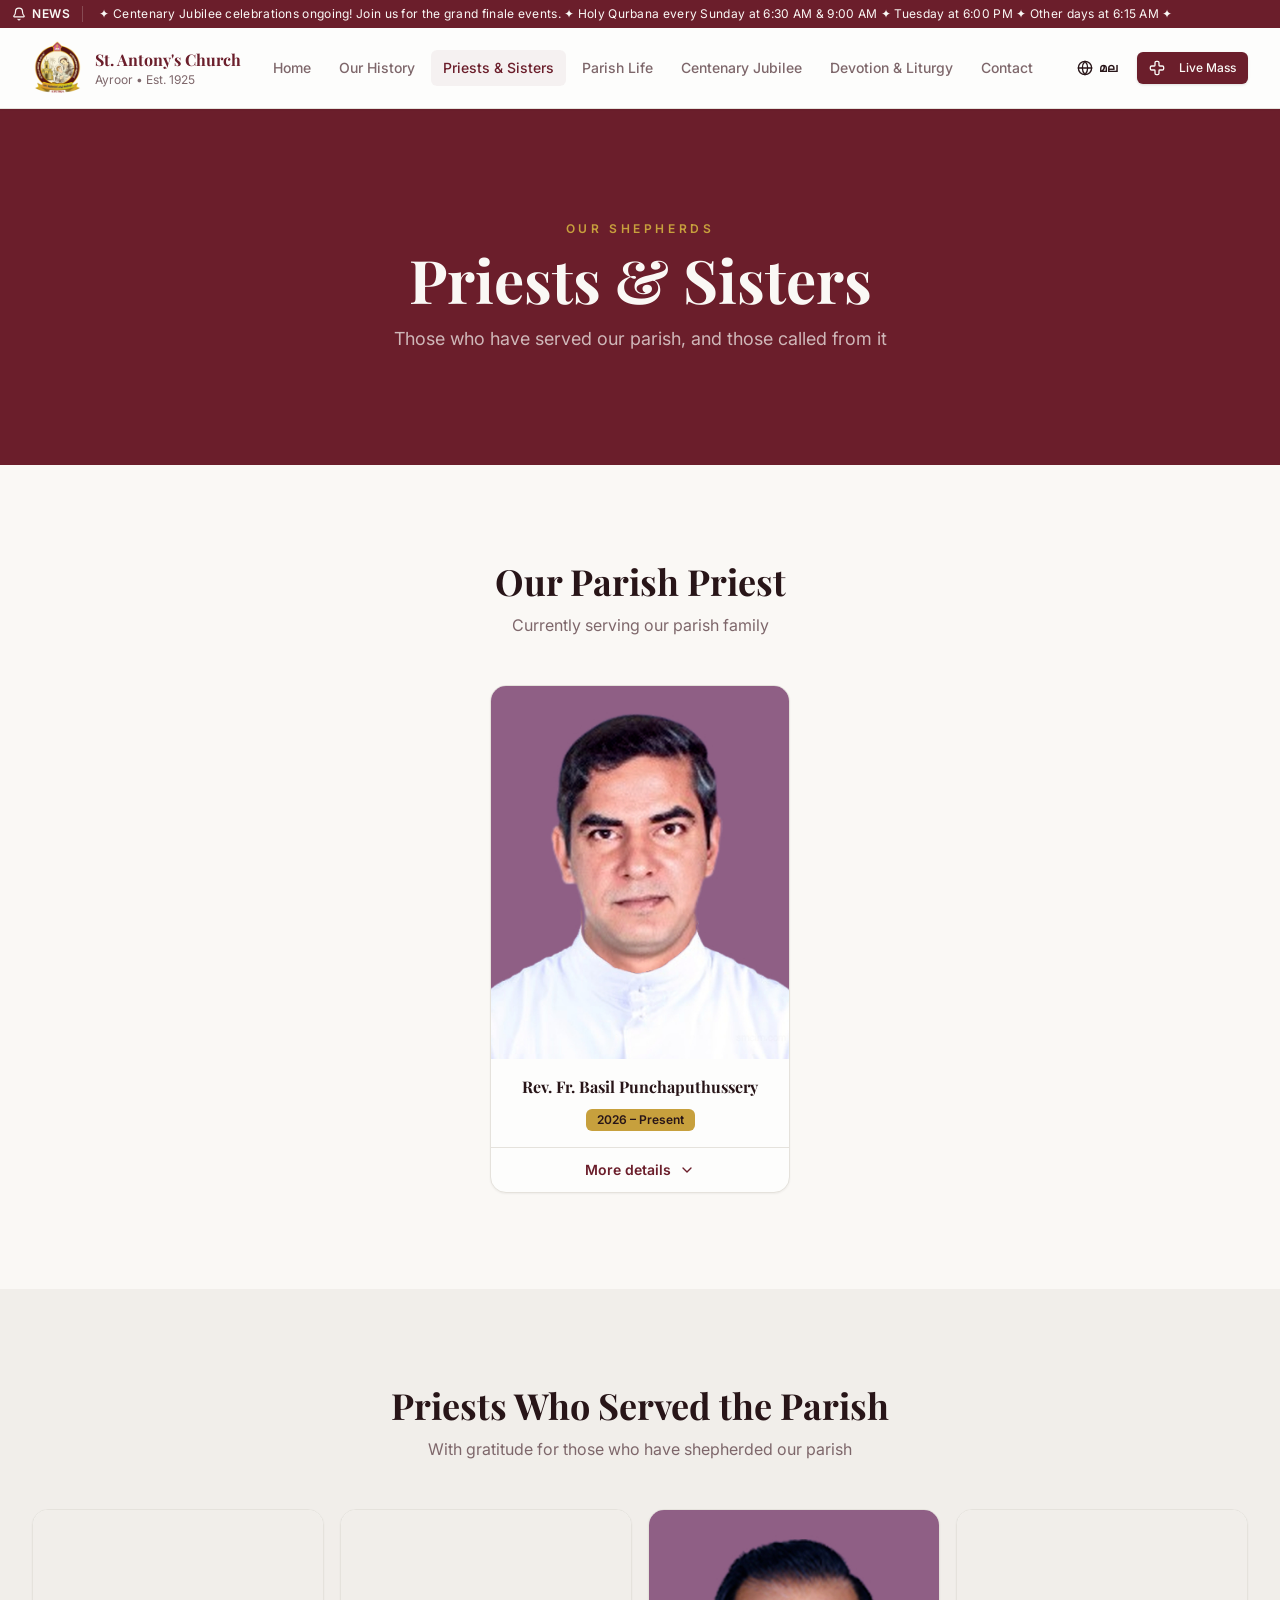
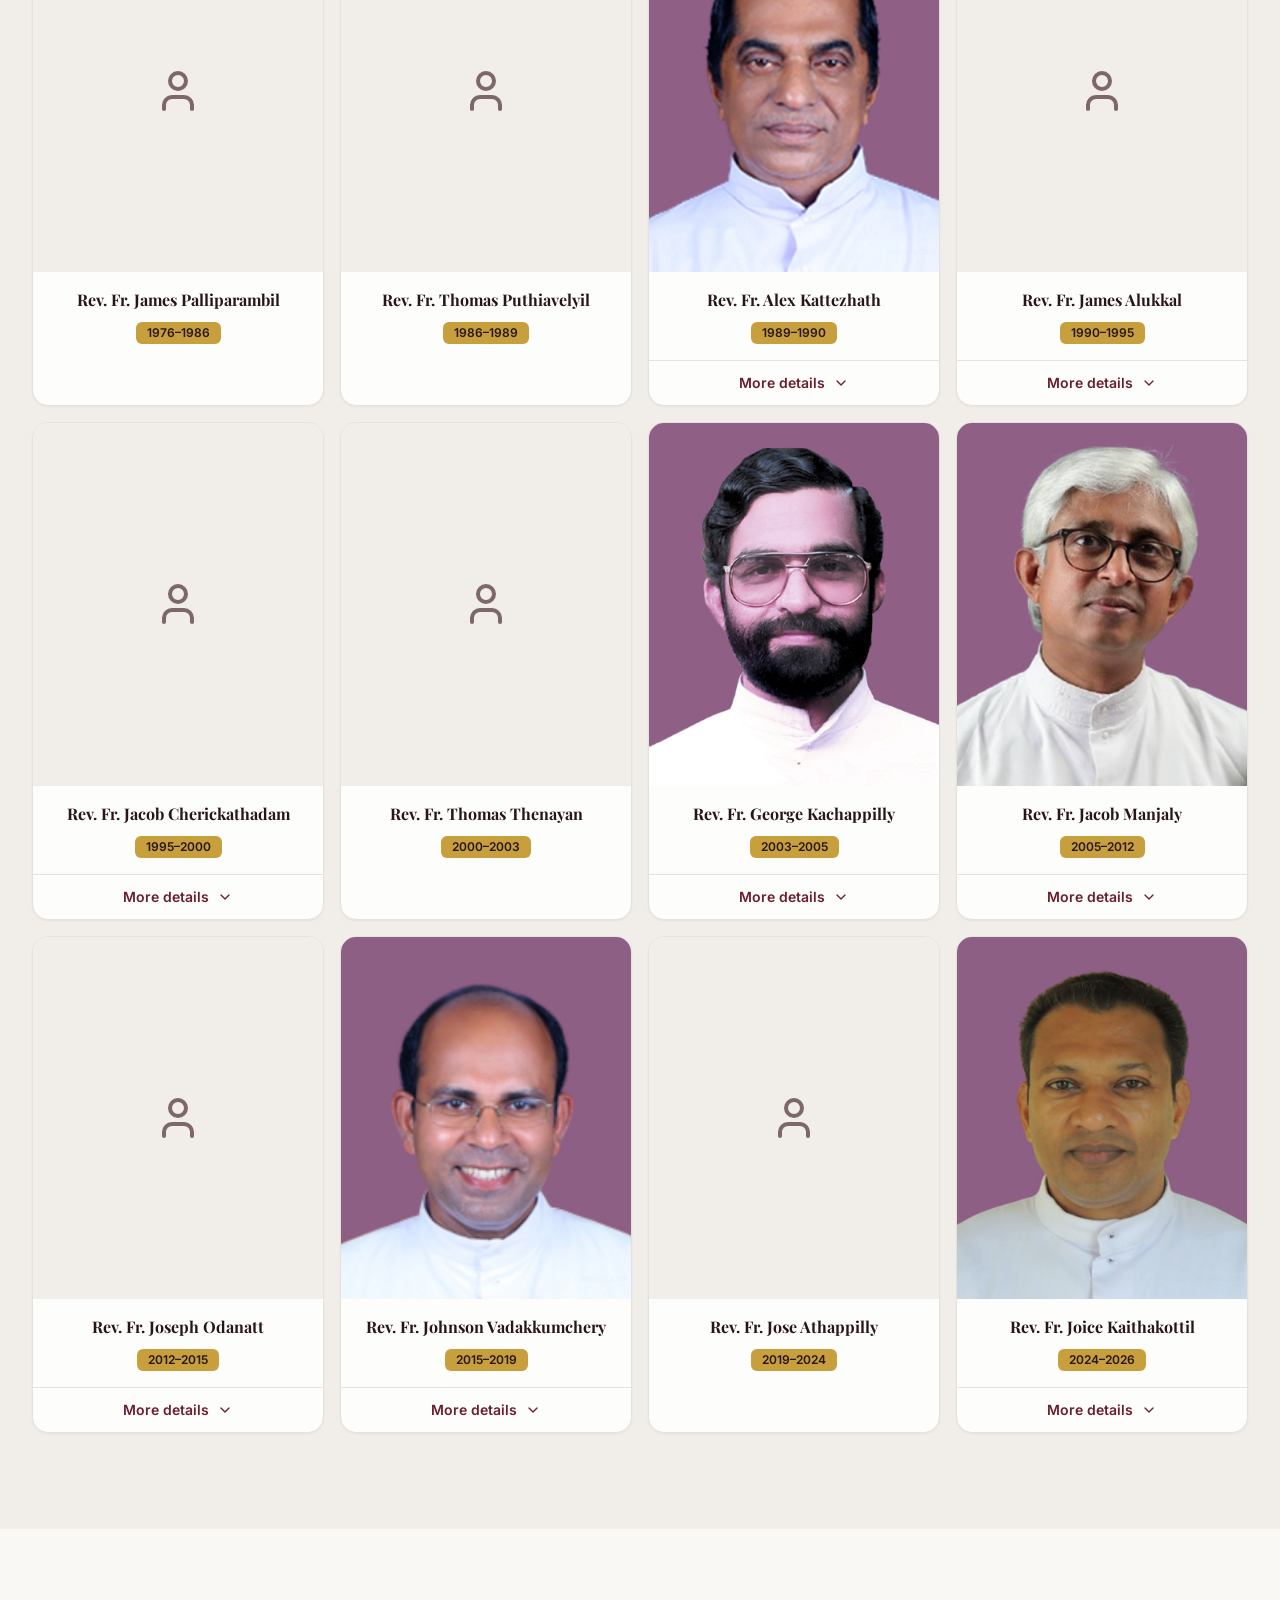
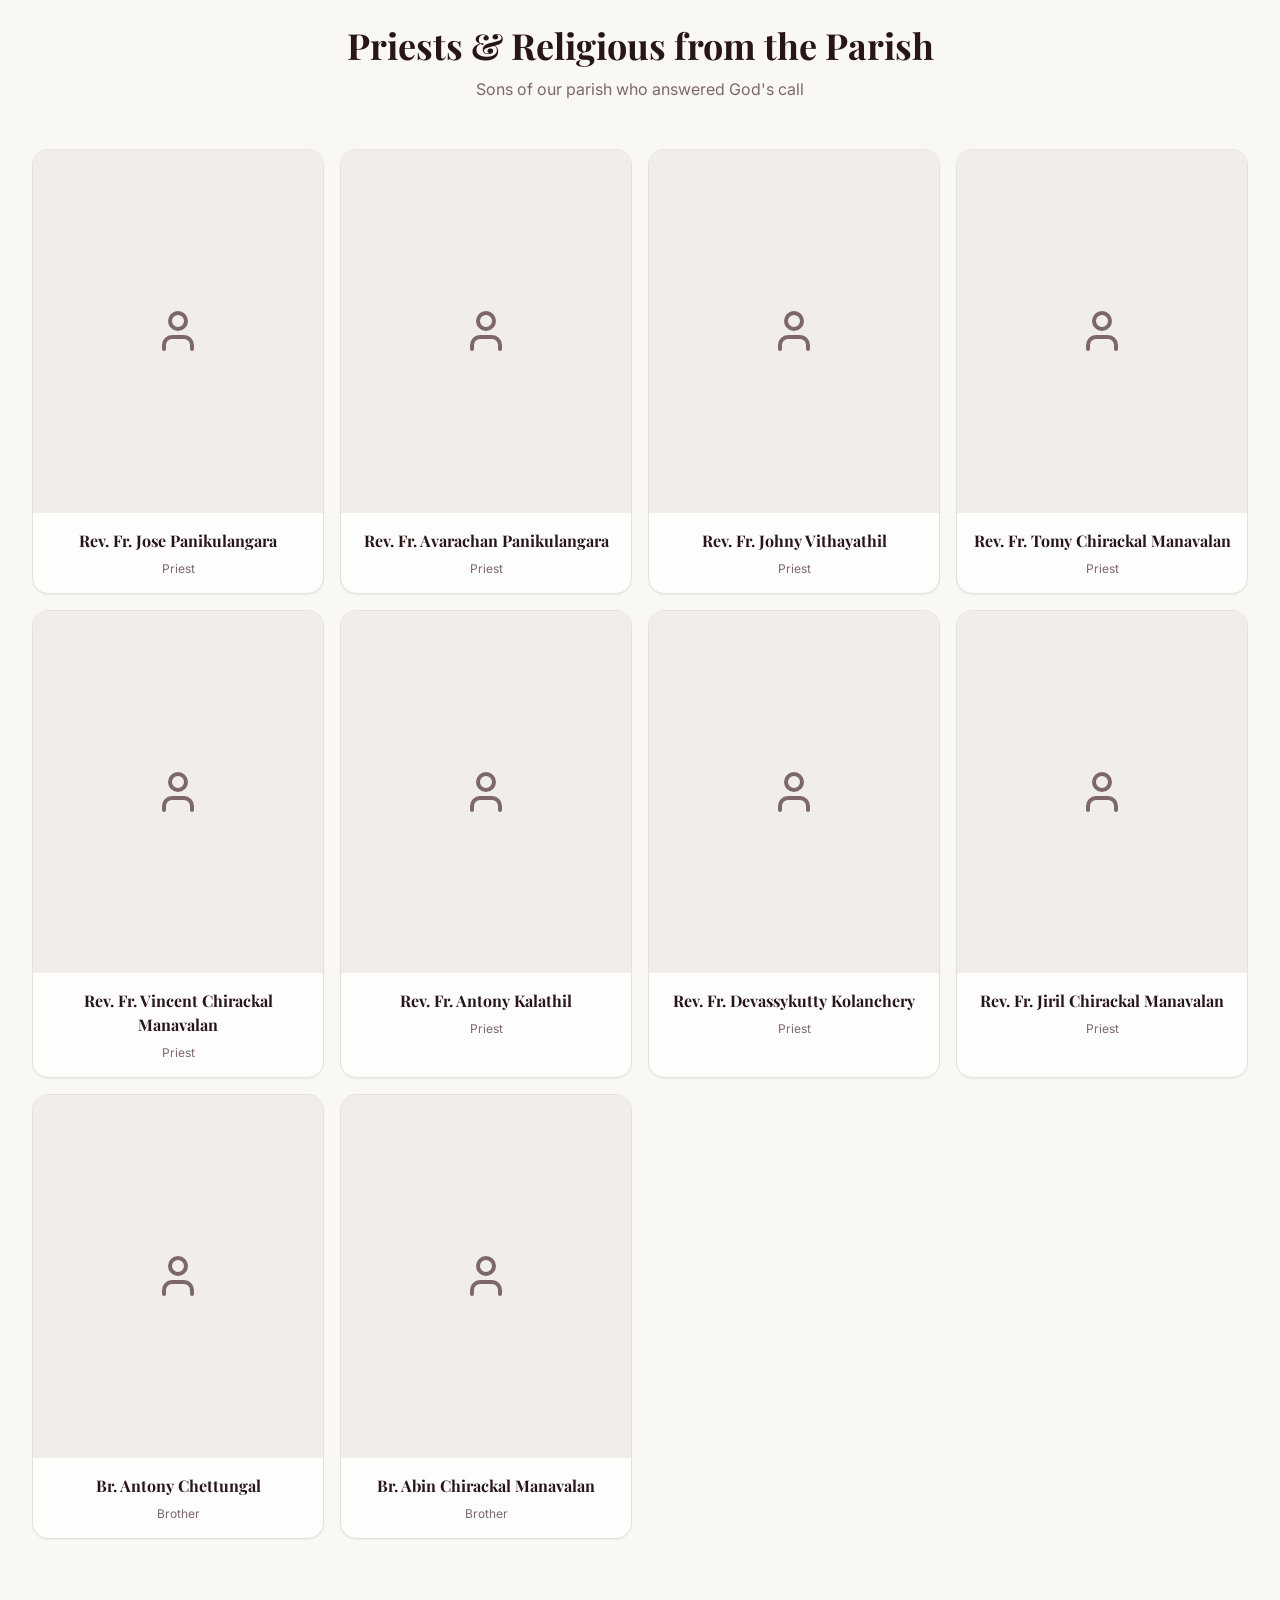
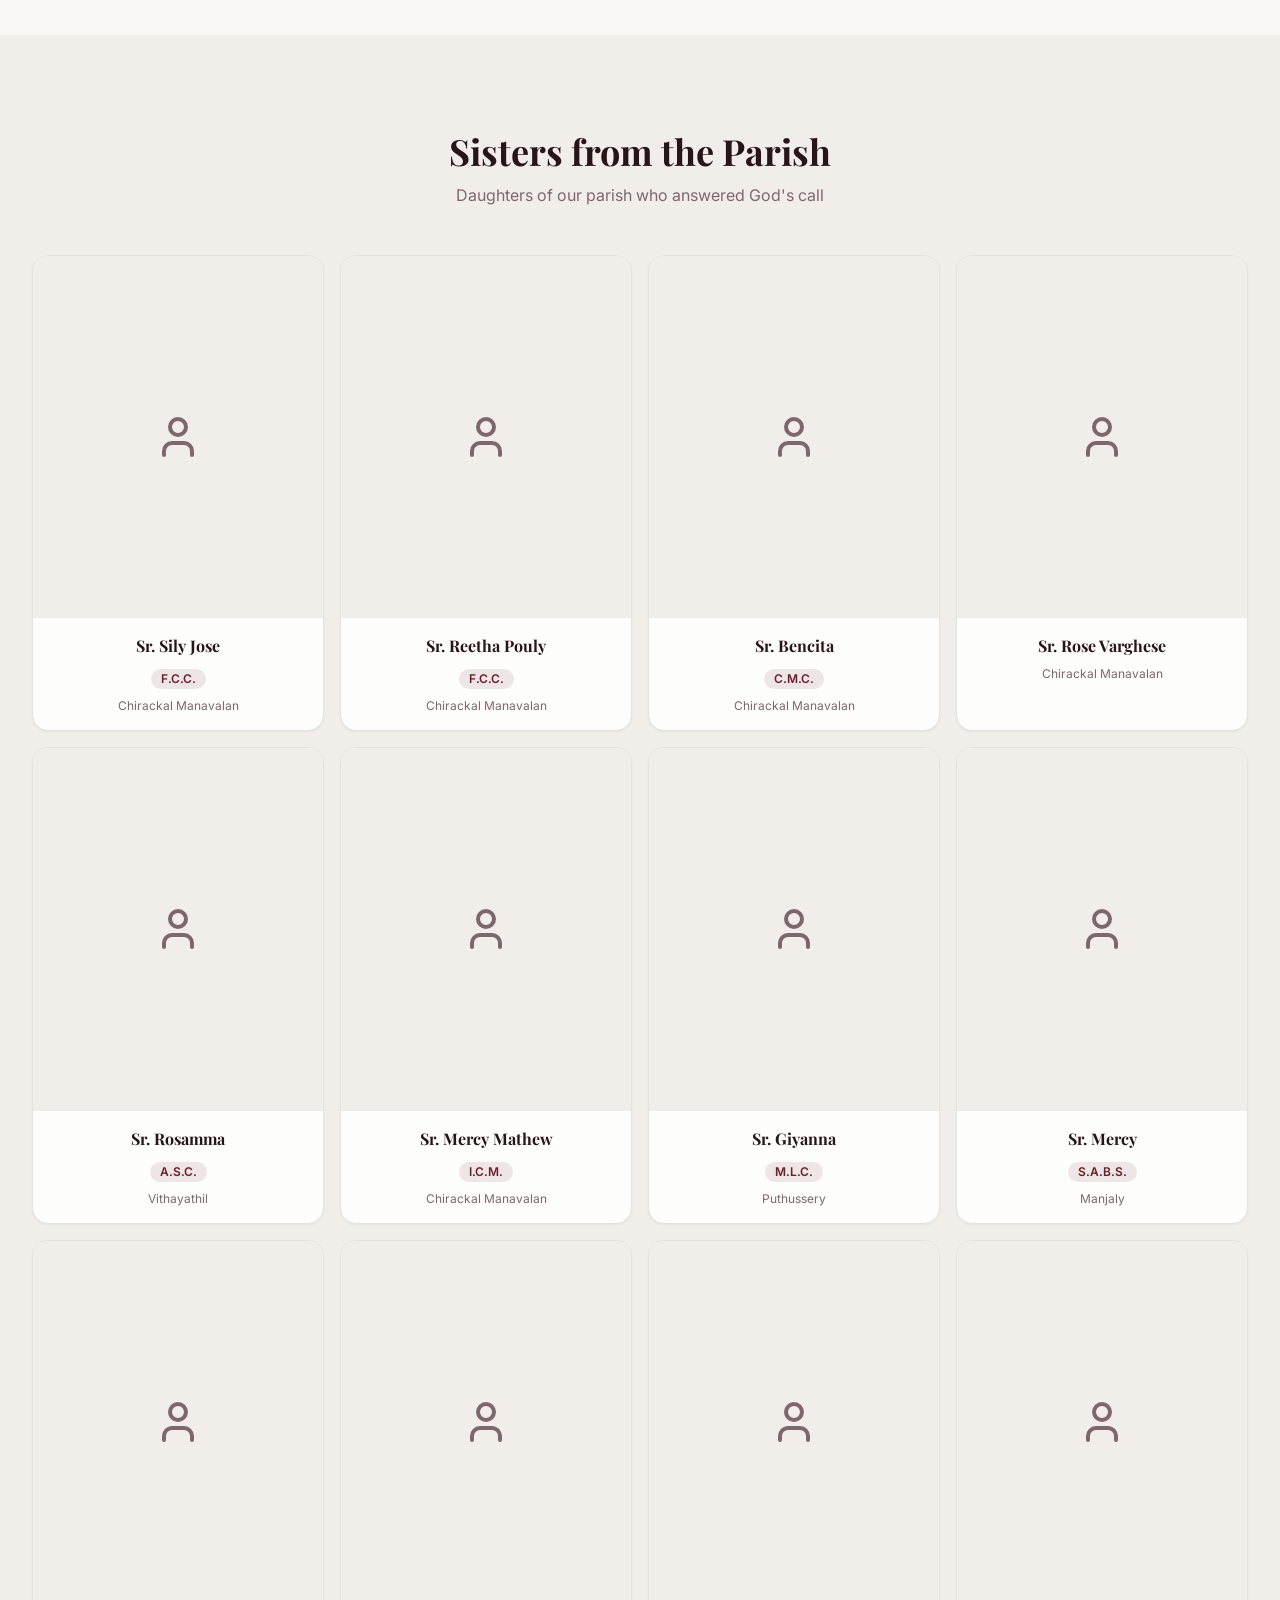
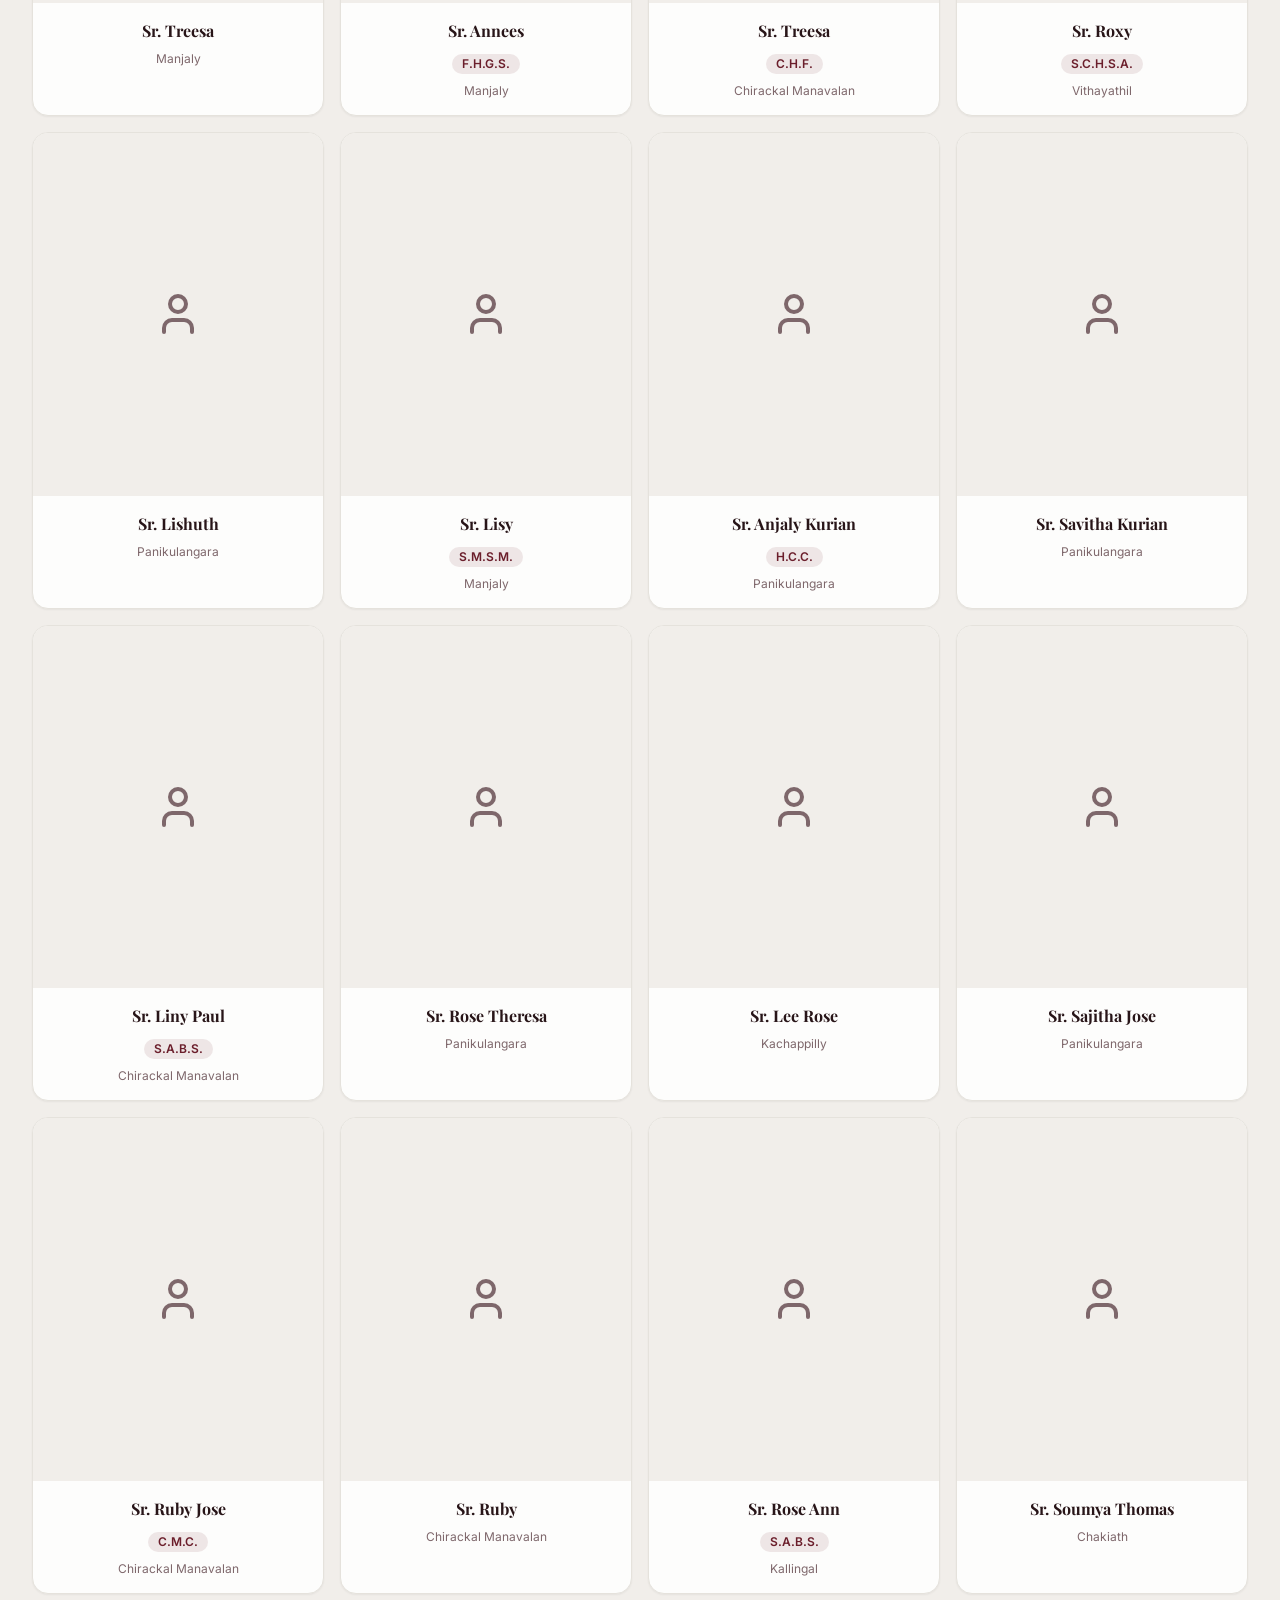
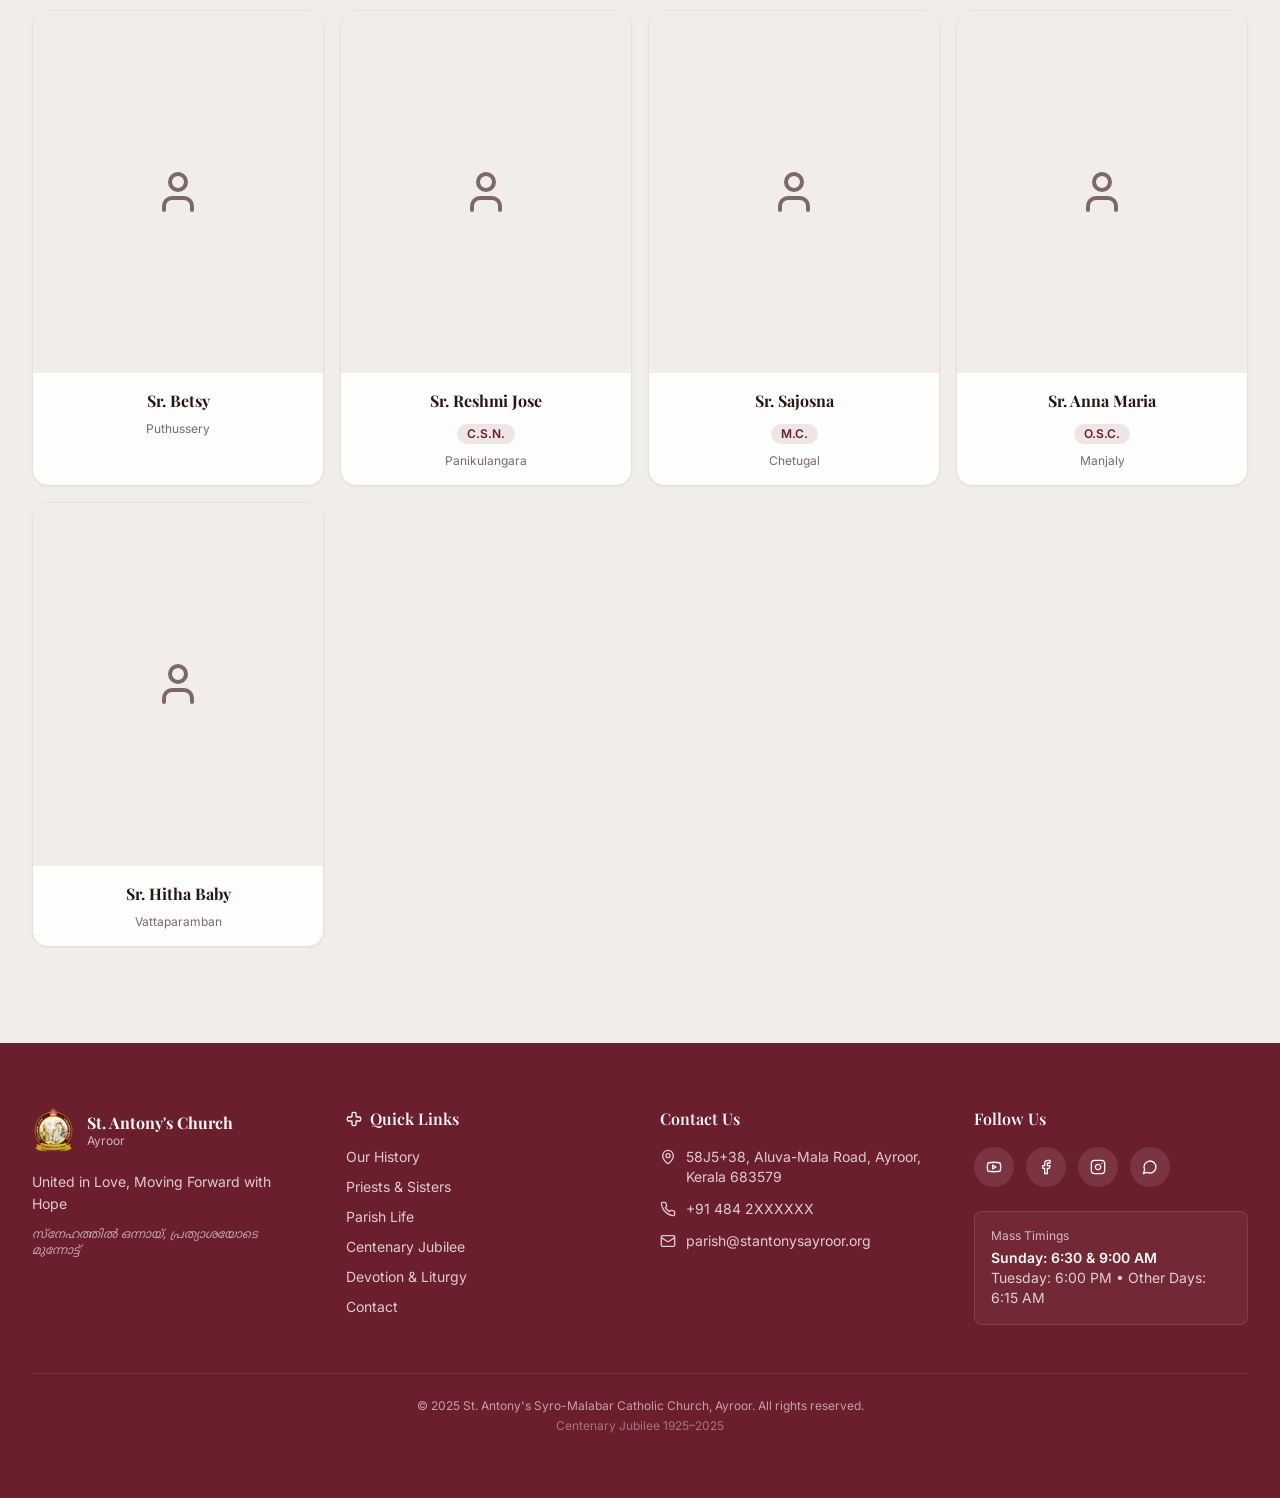
==== commit b45bbee6: "Add photos and details for more former priests Fr. Jacob Manjaly, Fr. Johnson Vadakkumchery, and Fr." ====
--- a/clergy.html
+++ b/clergy.html
@@ -11,7 +11,7 @@
 <body class="min-h-screen flex flex-col">
 <div class="bg-primary text-primary-foreground py-1.5 overflow-hidden relative"><div class="flex items-center"><div class="flex-shrink-0 px-3 flex items-center gap-1.5 border-r border-primary-foreground/20 z-10 bg-primary"><svg xmlns="http://www.w3.org/2000/svg" width="24" height="24" viewBox="0 0 24 24" fill="none" stroke="currentColor" stroke-width="2" stroke-linecap="round" stroke-linejoin="round" class="lucide lucide-bell w-3.5 h-3.5"><path d="M10.268 21a2 2 0 0 0 3.464 0"></path><path d="M3.262 15.326A1 1 0 0 0 4 17h16a1 1 0 0 0 .74-1.673C19.41 13.956 18 12.499 18 8A6 6 0 0 0 6 8c0 4.499-1.411 5.956-2.738 7.326"></path></svg><span class="text-xs font-body font-semibold uppercase tracking-wider hidden sm:inline">News</span></div><div class="overflow-hidden flex-1"><p class="animate-ticker whitespace-nowrap text-xs font-body tracking-wide pl-4">&#10022; Centenary Jubilee celebrations ongoing! Join us for the grand finale events. &#10022; Holy Qurbana every Sunday at 6:30 AM &amp; 9:00 AM &#10022; Tuesday at 6:00 PM &#10022; Other days at 6:15 AM &#10022;</p></div></div></div><nav class="bg-card/95 backdrop-blur-md shadow-sm sticky top-0 z-50 border-b border-border"><div class="max-w-7xl mx-auto px-4 sm:px-6 lg:px-8"><div class="flex items-center justify-between h-16 md:h-20"><a class="flex items-center gap-3 flex-shrink-0" href="index.html"><img src="assets/images/logo.png" alt="Church Logo" class="h-10 md:h-14 w-auto"><div class="hidden sm:block"><p class="font-heading text-sm md:text-base font-bold text-primary leading-tight">St. Antony's Church</p><p class="text-[10px] md:text-xs text-muted-foreground font-body">Ayroor &bull; Est. 1925</p></div></a><div class="hidden lg:flex items-center gap-1"><a class="px-3 py-2 text-sm font-body font-medium rounded-md transition-colors text-muted-foreground hover:text-primary hover:bg-primary/5" href="index.html">Home</a><a class="px-3 py-2 text-sm font-body font-medium rounded-md transition-colors text-muted-foreground hover:text-primary hover:bg-primary/5" href="history.html">Our History</a><a class="px-3 py-2 text-sm font-body font-medium rounded-md transition-colors text-primary bg-primary/5" href="clergy.html">Priests &amp; Sisters</a><a class="px-3 py-2 text-sm font-body font-medium rounded-md transition-colors text-muted-foreground hover:text-primary hover:bg-primary/5" href="parish-life.html">Parish Life</a><a class="px-3 py-2 text-sm font-body font-medium rounded-md transition-colors text-muted-foreground hover:text-primary hover:bg-primary/5" href="jubilee.html">Centenary Jubilee</a><a class="px-3 py-2 text-sm font-body font-medium rounded-md transition-colors text-muted-foreground hover:text-primary hover:bg-primary/5" href="devotion.html">Devotion &amp; Liturgy</a><a class="px-3 py-2 text-sm font-body font-medium rounded-md transition-colors text-muted-foreground hover:text-primary hover:bg-primary/5" href="contact.html">Contact</a></div><div class="flex items-center gap-2"><button onclick="toggleLanguage(this)" class="inline-flex items-center justify-center whitespace-nowrap transition-colors focus-visible:outline-none focus-visible:ring-1 focus-visible:ring-ring disabled:pointer-events-none disabled:opacity-50 [&_svg]:pointer-events-none [&_svg]:size-4 [&_svg]:shrink-0 hover:bg-accent hover:text-accent-foreground h-8 rounded-md px-3 text-xs font-body font-semibold gap-1.5"><svg xmlns="http://www.w3.org/2000/svg" width="24" height="24" viewBox="0 0 24 24" fill="none" stroke="currentColor" stroke-width="2" stroke-linecap="round" stroke-linejoin="round" class="lucide lucide-globe w-4 h-4"><circle cx="12" cy="12" r="10"></circle><path d="M12 2a14.5 14.5 0 0 0 0 20 14.5 14.5 0 0 0 0-20"></path><path d="M2 12h20"></path></svg>മല</button><a class="items-center justify-center gap-2 whitespace-nowrap font-medium transition-colors focus-visible:outline-none focus-visible:ring-1 focus-visible:ring-ring disabled:pointer-events-none disabled:opacity-50 [&_svg]:pointer-events-none [&_svg]:size-4 [&_svg]:shrink-0 text-primary-foreground shadow h-8 rounded-md px-3 hidden md:flex font-body text-xs bg-primary hover:bg-primary/90" href="devotion.html"><svg xmlns="http://www.w3.org/2000/svg" width="24" height="24" viewBox="0 0 24 24" fill="none" stroke="currentColor" stroke-width="2" stroke-linecap="round" stroke-linejoin="round" class="lucide lucide-cross w-3.5 h-3.5 mr-1.5"><path d="M4 9a2 2 0 0 0-2 2v2a2 2 0 0 0 2 2h4a1 1 0 0 1 1 1v4a2 2 0 0 0 2 2h2a2 2 0 0 0 2-2v-4a1 1 0 0 1 1-1h4a2 2 0 0 0 2-2v-2a2 2 0 0 0-2-2h-4a1 1 0 0 1-1-1V4a2 2 0 0 0-2-2h-2a2 2 0 0 0-2 2v4a1 1 0 0 1-1 1z"></path></svg>Live Mass</a><button onclick="toggleMobileMenu()" class="lg:hidden p-2 text-foreground"><svg xmlns="http://www.w3.org/2000/svg" width="24" height="24" viewBox="0 0 24 24" fill="none" stroke="currentColor" stroke-width="2" stroke-linecap="round" stroke-linejoin="round" class="lucide lucide-menu w-5 h-5"><line x1="4" x2="20" y1="12" y2="12"></line><line x1="4" x2="20" y1="6" y2="6"></line><line x1="4" x2="20" y1="18" y2="18"></line></svg></button></div></div><div id="mobile-menu" class="hidden lg:hidden pb-4"><a class="block px-4 py-3 text-sm font-body font-medium rounded-md text-muted-foreground hover:text-primary hover:bg-primary/5" href="index.html">Home</a><a class="block px-4 py-3 text-sm font-body font-medium rounded-md text-muted-foreground hover:text-primary hover:bg-primary/5" href="history.html">Our History</a><a class="block px-4 py-3 text-sm font-body font-medium rounded-md text-primary bg-primary/5" href="clergy.html">Priests & Sisters</a><a class="block px-4 py-3 text-sm font-body font-medium rounded-md text-muted-foreground hover:text-primary hover:bg-primary/5" href="parish-life.html">Parish Life</a><a class="block px-4 py-3 text-sm font-body font-medium rounded-md text-muted-foreground hover:text-primary hover:bg-primary/5" href="jubilee.html">Centenary Jubilee</a><a class="block px-4 py-3 text-sm font-body font-medium rounded-md text-muted-foreground hover:text-primary hover:bg-primary/5" href="devotion.html">Devotion & Liturgy</a><a class="block px-4 py-3 text-sm font-body font-medium rounded-md text-muted-foreground hover:text-primary hover:bg-primary/5" href="contact.html">Contact</a></div></div></nav>
 <main class="flex-1">
-<div><section class="py-20 md:py-28 bg-primary"><div class="max-w-7xl mx-auto px-4 sm:px-6 lg:px-8 text-center"><div><p class="font-body text-xs tracking-[0.3em] uppercase text-secondary font-semibold mb-3">Our Shepherds</p><h1 class="font-heading text-4xl md:text-6xl font-bold text-primary-foreground mb-4">Priests &amp; Sisters</h1><p class="font-body text-primary-foreground/70 text-lg max-w-xl mx-auto">Those who have served our parish, and those called from it</p></div></div></section><section class="py-16 md:py-24 bg-background"><div class="max-w-7xl mx-auto px-4 sm:px-6 lg:px-8"><div class="text-center mb-12"><h2 class="font-heading text-3xl md:text-4xl font-bold text-foreground mb-3">Our Parish Priest</h2><p class="font-body text-muted-foreground">Currently serving our parish family</p></div><div class="mx-auto" style="max-width: 300px;"><div class="rounded-2xl border border-border bg-card overflow-hidden shadow-sm hover:shadow-lg transition-shadow text-center h-full"><div style="aspect-ratio: 4 / 5;"><img src="assets/images/clergy/fr-basil-punchaputhussery.png" alt="Rev. Fr. Basil Punchaputhussery" class="w-full h-full object-cover"></div><div class="p-4"><h3 class="font-heading text-base font-bold text-foreground mb-2">Rev. Fr. Basil Punchaputhussery</h3><div class="inline-flex items-center rounded-md border px-2.5 py-0.5 text-xs transition-colors focus:outline-none focus:ring-2 focus:ring-ring focus:ring-offset-2 border-transparent bg-secondary text-secondary-foreground hover:bg-secondary/80 font-body font-semibold">2026 &ndash; Present</div></div><details class="border-t border-border text-left"><summary class="flex items-center justify-center gap-2 px-4 py-3 cursor-pointer select-none font-body text-sm font-semibold text-primary">More details <svg xmlns="http://www.w3.org/2000/svg" width="24" height="24" viewBox="0 0 24 24" fill="none" stroke="currentColor" stroke-width="2" stroke-linecap="round" stroke-linejoin="round" class="lucide lucide-chevron-down details-chevron w-4 h-4"><path d="m6 9 6 6 6-6"></path></svg></summary><div class="px-4 pb-3"><div class="py-3 border-b border-border last:border-0"><p class="font-body text-xs uppercase tracking-wider text-muted-foreground">Feast</p><p class="font-body text-sm font-semibold text-foreground">January 02</p></div><div class="py-3 border-b border-border last:border-0"><p class="font-body text-xs uppercase tracking-wider text-muted-foreground">Native Parish</p><p class="font-body text-sm font-semibold text-foreground">Kizhakkambalam &ndash; St. Antony Forane Church</p></div><div class="py-3 border-b border-border last:border-0"><p class="font-body text-xs uppercase tracking-wider text-muted-foreground">Ordination</p><p class="font-body text-sm font-semibold text-foreground">02 January 1990</p></div><div class="py-3 border-b border-border last:border-0"><p class="font-body text-xs uppercase tracking-wider text-muted-foreground">Email</p><p class="font-body text-sm font-semibold text-foreground"><a href="mailto:bpsserry@gmail.com" class="hover:text-primary transition-colors">bpsserry@gmail.com</a></p></div></div></details></div></div></div></section><section class="py-16 md:py-24 bg-muted"><div class="max-w-7xl mx-auto px-4 sm:px-6 lg:px-8"><div class="text-center mb-12"><h2 class="font-heading text-3xl md:text-4xl font-bold text-foreground mb-3">Priests Who Served the Parish</h2><p class="font-body text-muted-foreground">With gratitude for those who have shepherded our parish</p></div><div class="grid grid-cols-2 md:grid-cols-4 gap-4"><div class="rounded-2xl border border-border bg-card overflow-hidden shadow-sm hover:shadow-lg transition-shadow text-center h-full"><div class="bg-muted flex items-center justify-center text-muted-foreground" data-photo-placeholder style="aspect-ratio: 4 / 5;"><svg xmlns="http://www.w3.org/2000/svg" width="24" height="24" viewBox="0 0 24 24" fill="none" stroke="currentColor" stroke-width="2" stroke-linecap="round" stroke-linejoin="round" class="lucide lucide-user w-12 h-12"><path d="M19 21v-2a4 4 0 0 0-4-4H9a4 4 0 0 0-4 4v2"></path><circle cx="12" cy="7" r="4"></circle></svg></div><div class="p-4"><h3 class="font-heading text-base font-bold text-foreground mb-2">Rev. Fr. James Palliparambil</h3><div class="inline-flex items-center rounded-md border px-2.5 py-0.5 text-xs transition-colors focus:outline-none focus:ring-2 focus:ring-ring focus:ring-offset-2 border-transparent bg-secondary text-secondary-foreground hover:bg-secondary/80 font-body font-semibold">1976&ndash;1986</div></div></div><div class="rounded-2xl border border-border bg-card overflow-hidden shadow-sm hover:shadow-lg transition-shadow text-center h-full"><div class="bg-muted flex items-center justify-center text-muted-foreground" data-photo-placeholder style="aspect-ratio: 4 / 5;"><svg xmlns="http://www.w3.org/2000/svg" width="24" height="24" viewBox="0 0 24 24" fill="none" stroke="currentColor" stroke-width="2" stroke-linecap="round" stroke-linejoin="round" class="lucide lucide-user w-12 h-12"><path d="M19 21v-2a4 4 0 0 0-4-4H9a4 4 0 0 0-4 4v2"></path><circle cx="12" cy="7" r="4"></circle></svg></div><div class="p-4"><h3 class="font-heading text-base font-bold text-foreground mb-2">Rev. Fr. Thomas Puthiavelyil</h3><div class="inline-flex items-center rounded-md border px-2.5 py-0.5 text-xs transition-colors focus:outline-none focus:ring-2 focus:ring-ring focus:ring-offset-2 border-transparent bg-secondary text-secondary-foreground hover:bg-secondary/80 font-body font-semibold">1986&ndash;1989</div></div></div><div class="rounded-2xl border border-border bg-card overflow-hidden shadow-sm hover:shadow-lg transition-shadow text-center h-full"><div style="aspect-ratio: 4 / 5;"><img src="assets/images/clergy/fr-alex-kattezhath.png" alt="Rev. Fr. Alex Kattezhath" class="w-full h-full object-cover"></div><div class="p-4"><h3 class="font-heading text-base font-bold text-foreground mb-2">Rev. Fr. Alex Kattezhath</h3><div class="inline-flex items-center rounded-md border px-2.5 py-0.5 text-xs transition-colors focus:outline-none focus:ring-2 focus:ring-ring focus:ring-offset-2 border-transparent bg-secondary text-secondary-foreground hover:bg-secondary/80 font-body font-semibold">1989&ndash;1990</div></div><details class="border-t border-border text-left"><summary class="flex items-center justify-center gap-2 px-4 py-3 cursor-pointer select-none font-body text-sm font-semibold text-primary">More details <svg xmlns="http://www.w3.org/2000/svg" width="24" height="24" viewBox="0 0 24 24" fill="none" stroke="currentColor" stroke-width="2" stroke-linecap="round" stroke-linejoin="round" class="lucide lucide-chevron-down details-chevron w-4 h-4"><path d="m6 9 6 6 6-6"></path></svg></summary><div class="px-4 pb-3"><div class="py-3 border-b border-border last:border-0"><p class="font-body text-xs uppercase tracking-wider text-muted-foreground">Native Parish</p><p class="font-body text-sm font-semibold text-foreground">Kudavechoor &ndash; St. Mary's Church</p></div><div class="py-3 border-b border-border last:border-0"><p class="font-body text-xs uppercase tracking-wider text-muted-foreground">Ordination</p><p class="font-body text-sm font-semibold text-foreground">21 March 1980</p></div><div class="py-3 border-b border-border last:border-0"><p class="font-body text-xs uppercase tracking-wider text-muted-foreground">Email</p><p class="font-body text-sm font-semibold text-foreground"><a href="mailto:alexkattezhathu@gmail.com" class="hover:text-primary transition-colors">alexkattezhathu@gmail.com</a></p></div></div></details></div><div class="rounded-2xl border border-border bg-card overflow-hidden shadow-sm hover:shadow-lg transition-shadow text-center h-full"><div class="bg-muted flex items-center justify-center text-muted-foreground" data-photo-placeholder style="aspect-ratio: 4 / 5;"><svg xmlns="http://www.w3.org/2000/svg" width="24" height="24" viewBox="0 0 24 24" fill="none" stroke="currentColor" stroke-width="2" stroke-linecap="round" stroke-linejoin="round" class="lucide lucide-user w-12 h-12"><path d="M19 21v-2a4 4 0 0 0-4-4H9a4 4 0 0 0-4 4v2"></path><circle cx="12" cy="7" r="4"></circle></svg></div><div class="p-4"><h3 class="font-heading text-base font-bold text-foreground mb-2">Rev. Fr. James Alukkal</h3><div class="inline-flex items-center rounded-md border px-2.5 py-0.5 text-xs transition-colors focus:outline-none focus:ring-2 focus:ring-ring focus:ring-offset-2 border-transparent bg-secondary text-secondary-foreground hover:bg-secondary/80 font-body font-semibold">1990&ndash;1995</div></div><details class="border-t border-border text-left"><summary class="flex items-center justify-center gap-2 px-4 py-3 cursor-pointer select-none font-body text-sm font-semibold text-primary">More details <svg xmlns="http://www.w3.org/2000/svg" width="24" height="24" viewBox="0 0 24 24" fill="none" stroke="currentColor" stroke-width="2" stroke-linecap="round" stroke-linejoin="round" class="lucide lucide-chevron-down details-chevron w-4 h-4"><path d="m6 9 6 6 6-6"></path></svg></summary><div class="px-4 pb-3"><div class="py-3 border-b border-border last:border-0"><p class="font-body text-xs uppercase tracking-wider text-muted-foreground">Feast</p><p class="font-body text-sm font-semibold text-foreground">July 25</p></div><div class="py-3 border-b border-border last:border-0"><p class="font-body text-xs uppercase tracking-wider text-muted-foreground">Native Parish</p><p class="font-body text-sm font-semibold text-foreground">Kalady &ndash; St. George Church</p></div><div class="py-3 border-b border-border last:border-0"><p class="font-body text-xs uppercase tracking-wider text-muted-foreground">Ordination</p><p class="font-body text-sm font-semibold text-foreground">18 December 1972</p></div></div></details></div><div class="rounded-2xl border border-border bg-card overflow-hidden shadow-sm hover:shadow-lg transition-shadow text-center h-full"><div class="bg-muted flex items-center justify-center text-muted-foreground" data-photo-placeholder style="aspect-ratio: 4 / 5;"><svg xmlns="http://www.w3.org/2000/svg" width="24" height="24" viewBox="0 0 24 24" fill="none" stroke="currentColor" stroke-width="2" stroke-linecap="round" stroke-linejoin="round" class="lucide lucide-user w-12 h-12"><path d="M19 21v-2a4 4 0 0 0-4-4H9a4 4 0 0 0-4 4v2"></path><circle cx="12" cy="7" r="4"></circle></svg></div><div class="p-4"><h3 class="font-heading text-base font-bold text-foreground mb-2">Rev. Fr. Jacob Cherickathadam</h3><div class="inline-flex items-center rounded-md border px-2.5 py-0.5 text-xs transition-colors focus:outline-none focus:ring-2 focus:ring-ring focus:ring-offset-2 border-transparent bg-secondary text-secondary-foreground hover:bg-secondary/80 font-body font-semibold">1995&ndash;2000</div></div><details class="border-t border-border text-left"><summary class="flex items-center justify-center gap-2 px-4 py-3 cursor-pointer select-none font-body text-sm font-semibold text-primary">More details <svg xmlns="http://www.w3.org/2000/svg" width="24" height="24" viewBox="0 0 24 24" fill="none" stroke="currentColor" stroke-width="2" stroke-linecap="round" stroke-linejoin="round" class="lucide lucide-chevron-down details-chevron w-4 h-4"><path d="m6 9 6 6 6-6"></path></svg></summary><div class="px-4 pb-3"><div class="py-3 border-b border-border last:border-0"><p class="font-body text-xs uppercase tracking-wider text-muted-foreground">Feast</p><p class="font-body text-sm font-semibold text-foreground">July 25</p></div><div class="py-3 border-b border-border last:border-0"><p class="font-body text-xs uppercase tracking-wider text-muted-foreground">Native Parish</p><p class="font-body text-sm font-semibold text-foreground">Thalayolaparambu &ndash; St. George Church</p></div><div class="py-3 border-b border-border last:border-0"><p class="font-body text-xs uppercase tracking-wider text-muted-foreground">Ordination</p><p class="font-body text-sm font-semibold text-foreground">18 December 1968</p></div></div></details></div><div class="rounded-2xl border border-border bg-card overflow-hidden shadow-sm hover:shadow-lg transition-shadow text-center h-full"><div class="bg-muted flex items-center justify-center text-muted-foreground" data-photo-placeholder style="aspect-ratio: 4 / 5;"><svg xmlns="http://www.w3.org/2000/svg" width="24" height="24" viewBox="0 0 24 24" fill="none" stroke="currentColor" stroke-width="2" stroke-linecap="round" stroke-linejoin="round" class="lucide lucide-user w-12 h-12"><path d="M19 21v-2a4 4 0 0 0-4-4H9a4 4 0 0 0-4 4v2"></path><circle cx="12" cy="7" r="4"></circle></svg></div><div class="p-4"><h3 class="font-heading text-base font-bold text-foreground mb-2">Rev. Fr. Thomas Thenayan</h3><div class="inline-flex items-center rounded-md border px-2.5 py-0.5 text-xs transition-colors focus:outline-none focus:ring-2 focus:ring-ring focus:ring-offset-2 border-transparent bg-secondary text-secondary-foreground hover:bg-secondary/80 font-body font-semibold">2000&ndash;2003</div></div></div><div class="rounded-2xl border border-border bg-card overflow-hidden shadow-sm hover:shadow-lg transition-shadow text-center h-full"><div style="aspect-ratio: 4 / 5;"><img src="assets/images/clergy/fr-george-kachappilly.png" alt="Rev. Fr. George Kachappilly" class="w-full h-full object-cover"></div><div class="p-4"><h3 class="font-heading text-base font-bold text-foreground mb-2">Rev. Fr. George Kachappilly</h3><div class="inline-flex items-center rounded-md border px-2.5 py-0.5 text-xs transition-colors focus:outline-none focus:ring-2 focus:ring-ring focus:ring-offset-2 border-transparent bg-secondary text-secondary-foreground hover:bg-secondary/80 font-body font-semibold">2003&ndash;2005</div></div><details class="border-t border-border text-left"><summary class="flex items-center justify-center gap-2 px-4 py-3 cursor-pointer select-none font-body text-sm font-semibold text-primary">More details <svg xmlns="http://www.w3.org/2000/svg" width="24" height="24" viewBox="0 0 24 24" fill="none" stroke="currentColor" stroke-width="2" stroke-linecap="round" stroke-linejoin="round" class="lucide lucide-chevron-down details-chevron w-4 h-4"><path d="m6 9 6 6 6-6"></path></svg></summary><div class="px-4 pb-3"><div class="py-3 border-b border-border last:border-0"><p class="font-body text-xs uppercase tracking-wider text-muted-foreground">Feast</p><p class="font-body text-sm font-semibold text-foreground">April 24</p></div><div class="py-3 border-b border-border last:border-0"><p class="font-body text-xs uppercase tracking-wider text-muted-foreground">Native Parish</p><p class="font-body text-sm font-semibold text-foreground">Mattoor &ndash; St. Antony Church</p></div><div class="py-3 border-b border-border last:border-0"><p class="font-body text-xs uppercase tracking-wider text-muted-foreground">Ordination</p><p class="font-body text-sm font-semibold text-foreground">28 December 1992</p></div><div class="py-3 border-b border-border last:border-0"><p class="font-body text-xs uppercase tracking-wider text-muted-foreground">Email</p><p class="font-body text-sm font-semibold text-foreground"><a href="mailto:frgeorgekachappilly@gmail.com" class="hover:text-primary transition-colors">frgeorgekachappilly@gmail.com</a></p></div></div></details></div><div class="rounded-2xl border border-border bg-card overflow-hidden shadow-sm hover:shadow-lg transition-shadow text-center h-full"><div style="aspect-ratio: 4 / 5;"><img src="assets/images/clergy/fr-jacob-manjaly.png" alt="Rev. Fr. Jacob Manjaly" class="w-full h-full object-cover"></div><div class="p-4"><h3 class="font-heading text-base font-bold text-foreground mb-2">Rev. Fr. Jacob Manjaly</h3><div class="inline-flex items-center rounded-md border px-2.5 py-0.5 text-xs transition-colors focus:outline-none focus:ring-2 focus:ring-ring focus:ring-offset-2 border-transparent bg-secondary text-secondary-foreground hover:bg-secondary/80 font-body font-semibold">2005&ndash;2012</div></div><details class="border-t border-border text-left"><summary class="flex items-center justify-center gap-2 px-4 py-3 cursor-pointer select-none font-body text-sm font-semibold text-primary">More details <svg xmlns="http://www.w3.org/2000/svg" width="24" height="24" viewBox="0 0 24 24" fill="none" stroke="currentColor" stroke-width="2" stroke-linecap="round" stroke-linejoin="round" class="lucide lucide-chevron-down details-chevron w-4 h-4"><path d="m6 9 6 6 6-6"></path></svg></summary><div class="px-4 pb-3"><div class="py-3 border-b border-border last:border-0"><p class="font-body text-xs uppercase tracking-wider text-muted-foreground">Feast</p><p class="font-body text-sm font-semibold text-foreground">July 25</p></div><div class="py-3 border-b border-border last:border-0"><p class="font-body text-xs uppercase tracking-wider text-muted-foreground">Native Parish</p><p class="font-body text-sm font-semibold text-foreground">Meloor &ndash; St. Joseph Church</p></div><div class="py-3 border-b border-border last:border-0"><p class="font-body text-xs uppercase tracking-wider text-muted-foreground">Ordination</p><p class="font-body text-sm font-semibold text-foreground">07 February 1996</p></div><div class="py-3 border-b border-border last:border-0"><p class="font-body text-xs uppercase tracking-wider text-muted-foreground">Email</p><p class="font-body text-sm font-semibold text-foreground"><a href="mailto:fr.jacobmanjaly@gmail.com" class="hover:text-primary transition-colors">fr.jacobmanjaly@gmail.com</a></p></div></div></details></div><div class="rounded-2xl border border-border bg-card overflow-hidden shadow-sm hover:shadow-lg transition-shadow text-center h-full"><div class="bg-muted flex items-center justify-center text-muted-foreground" data-photo-placeholder style="aspect-ratio: 4 / 5;"><svg xmlns="http://www.w3.org/2000/svg" width="24" height="24" viewBox="0 0 24 24" fill="none" stroke="currentColor" stroke-width="2" stroke-linecap="round" stroke-linejoin="round" class="lucide lucide-user w-12 h-12"><path d="M19 21v-2a4 4 0 0 0-4-4H9a4 4 0 0 0-4 4v2"></path><circle cx="12" cy="7" r="4"></circle></svg></div><div class="p-4"><h3 class="font-heading text-base font-bold text-foreground mb-2">Rev. Fr. Joseph Odanatt</h3><div class="inline-flex items-center rounded-md border px-2.5 py-0.5 text-xs transition-colors focus:outline-none focus:ring-2 focus:ring-ring focus:ring-offset-2 border-transparent bg-secondary text-secondary-foreground hover:bg-secondary/80 font-body font-semibold">2012&ndash;2015</div></div></div><div class="rounded-2xl border border-border bg-card overflow-hidden shadow-sm hover:shadow-lg transition-shadow text-center h-full"><div class="bg-muted flex items-center justify-center text-muted-foreground" data-photo-placeholder style="aspect-ratio: 4 / 5;"><svg xmlns="http://www.w3.org/2000/svg" width="24" height="24" viewBox="0 0 24 24" fill="none" stroke="currentColor" stroke-width="2" stroke-linecap="round" stroke-linejoin="round" class="lucide lucide-user w-12 h-12"><path d="M19 21v-2a4 4 0 0 0-4-4H9a4 4 0 0 0-4 4v2"></path><circle cx="12" cy="7" r="4"></circle></svg></div><div class="p-4"><h3 class="font-heading text-base font-bold text-foreground mb-2">Rev. Fr. Johnson Vadakkumchery</h3><div class="inline-flex items-center rounded-md border px-2.5 py-0.5 text-xs transition-colors focus:outline-none focus:ring-2 focus:ring-ring focus:ring-offset-2 border-transparent bg-secondary text-secondary-foreground hover:bg-secondary/80 font-body font-semibold">2015&ndash;2019</div></div></div><div class="rounded-2xl border border-border bg-card overflow-hidden shadow-sm hover:shadow-lg transition-shadow text-center h-full"><div class="bg-muted flex items-center justify-center text-muted-foreground" data-photo-placeholder style="aspect-ratio: 4 / 5;"><svg xmlns="http://www.w3.org/2000/svg" width="24" height="24" viewBox="0 0 24 24" fill="none" stroke="currentColor" stroke-width="2" stroke-linecap="round" stroke-linejoin="round" class="lucide lucide-user w-12 h-12"><path d="M19 21v-2a4 4 0 0 0-4-4H9a4 4 0 0 0-4 4v2"></path><circle cx="12" cy="7" r="4"></circle></svg></div><div class="p-4"><h3 class="font-heading text-base font-bold text-foreground mb-2">Rev. Fr. Jose Athappilly</h3><div class="inline-flex items-center rounded-md border px-2.5 py-0.5 text-xs transition-colors focus:outline-none focus:ring-2 focus:ring-ring focus:ring-offset-2 border-transparent bg-secondary text-secondary-foreground hover:bg-secondary/80 font-body font-semibold">2019&ndash;2024</div></div></div><div class="rounded-2xl border border-border bg-card overflow-hidden shadow-sm hover:shadow-lg transition-shadow text-center h-full"><div class="bg-muted flex items-center justify-center text-muted-foreground" data-photo-placeholder style="aspect-ratio: 4 / 5;"><svg xmlns="http://www.w3.org/2000/svg" width="24" height="24" viewBox="0 0 24 24" fill="none" stroke="currentColor" stroke-width="2" stroke-linecap="round" stroke-linejoin="round" class="lucide lucide-user w-12 h-12"><path d="M19 21v-2a4 4 0 0 0-4-4H9a4 4 0 0 0-4 4v2"></path><circle cx="12" cy="7" r="4"></circle></svg></div><div class="p-4"><h3 class="font-heading text-base font-bold text-foreground mb-2">Rev. Fr. Joice Kaithakottil</h3><div class="inline-flex items-center rounded-md border px-2.5 py-0.5 text-xs transition-colors focus:outline-none focus:ring-2 focus:ring-ring focus:ring-offset-2 border-transparent bg-secondary text-secondary-foreground hover:bg-secondary/80 font-body font-semibold">2024&ndash;2026</div></div></div></div></div></section><section class="py-16 md:py-24 bg-background"><div class="max-w-7xl mx-auto px-4 sm:px-6 lg:px-8"><div class="text-center mb-12"><h2 class="font-heading text-3xl md:text-4xl font-bold text-foreground mb-3">Priests &amp; Religious from the Parish</h2><p class="font-body text-muted-foreground">Sons of our parish who answered God's call</p></div><div class="grid grid-cols-2 md:grid-cols-4 gap-4"><div class="rounded-2xl border border-border bg-card overflow-hidden shadow-sm hover:shadow-lg transition-shadow text-center h-full"><div class="bg-muted flex items-center justify-center text-muted-foreground" data-photo-placeholder style="aspect-ratio: 4 / 5;"><svg xmlns="http://www.w3.org/2000/svg" width="24" height="24" viewBox="0 0 24 24" fill="none" stroke="currentColor" stroke-width="2" stroke-linecap="round" stroke-linejoin="round" class="lucide lucide-user w-12 h-12"><path d="M19 21v-2a4 4 0 0 0-4-4H9a4 4 0 0 0-4 4v2"></path><circle cx="12" cy="7" r="4"></circle></svg></div><div class="p-4"><h3 class="font-heading text-base font-bold text-foreground mb-2">Rev. Fr. Jose Panikulangara</h3><p class="font-body text-xs text-muted-foreground">Priest</p></div></div><div class="rounded-2xl border border-border bg-card overflow-hidden shadow-sm hover:shadow-lg transition-shadow text-center h-full"><div class="bg-muted flex items-center justify-center text-muted-foreground" data-photo-placeholder style="aspect-ratio: 4 / 5;"><svg xmlns="http://www.w3.org/2000/svg" width="24" height="24" viewBox="0 0 24 24" fill="none" stroke="currentColor" stroke-width="2" stroke-linecap="round" stroke-linejoin="round" class="lucide lucide-user w-12 h-12"><path d="M19 21v-2a4 4 0 0 0-4-4H9a4 4 0 0 0-4 4v2"></path><circle cx="12" cy="7" r="4"></circle></svg></div><div class="p-4"><h3 class="font-heading text-base font-bold text-foreground mb-2">Rev. Fr. Avarachan Panikulangara</h3><p class="font-body text-xs text-muted-foreground">Priest</p></div></div><div class="rounded-2xl border border-border bg-card overflow-hidden shadow-sm hover:shadow-lg transition-shadow text-center h-full"><div class="bg-muted flex items-center justify-center text-muted-foreground" data-photo-placeholder style="aspect-ratio: 4 / 5;"><svg xmlns="http://www.w3.org/2000/svg" width="24" height="24" viewBox="0 0 24 24" fill="none" stroke="currentColor" stroke-width="2" stroke-linecap="round" stroke-linejoin="round" class="lucide lucide-user w-12 h-12"><path d="M19 21v-2a4 4 0 0 0-4-4H9a4 4 0 0 0-4 4v2"></path><circle cx="12" cy="7" r="4"></circle></svg></div><div class="p-4"><h3 class="font-heading text-base font-bold text-foreground mb-2">Rev. Fr. Johny Vithayathil</h3><p class="font-body text-xs text-muted-foreground">Priest</p></div></div><div class="rounded-2xl border border-border bg-card overflow-hidden shadow-sm hover:shadow-lg transition-shadow text-center h-full"><div class="bg-muted flex items-center justify-center text-muted-foreground" data-photo-placeholder style="aspect-ratio: 4 / 5;"><svg xmlns="http://www.w3.org/2000/svg" width="24" height="24" viewBox="0 0 24 24" fill="none" stroke="currentColor" stroke-width="2" stroke-linecap="round" stroke-linejoin="round" class="lucide lucide-user w-12 h-12"><path d="M19 21v-2a4 4 0 0 0-4-4H9a4 4 0 0 0-4 4v2"></path><circle cx="12" cy="7" r="4"></circle></svg></div><div class="p-4"><h3 class="font-heading text-base font-bold text-foreground mb-2">Rev. Fr. Tomy Chirackal Manavalan</h3><p class="font-body text-xs text-muted-foreground">Priest</p></div></div><div class="rounded-2xl border border-border bg-card overflow-hidden shadow-sm hover:shadow-lg transition-shadow text-center h-full"><div class="bg-muted flex items-center justify-center text-muted-foreground" data-photo-placeholder style="aspect-ratio: 4 / 5;"><svg xmlns="http://www.w3.org/2000/svg" width="24" height="24" viewBox="0 0 24 24" fill="none" stroke="currentColor" stroke-width="2" stroke-linecap="round" stroke-linejoin="round" class="lucide lucide-user w-12 h-12"><path d="M19 21v-2a4 4 0 0 0-4-4H9a4 4 0 0 0-4 4v2"></path><circle cx="12" cy="7" r="4"></circle></svg></div><div class="p-4"><h3 class="font-heading text-base font-bold text-foreground mb-2">Rev. Fr. Vincent Chirackal Manavalan</h3><p class="font-body text-xs text-muted-foreground">Priest</p></div></div><div class="rounded-2xl border border-border bg-card overflow-hidden shadow-sm hover:shadow-lg transition-shadow text-center h-full"><div class="bg-muted flex items-center justify-center text-muted-foreground" data-photo-placeholder style="aspect-ratio: 4 / 5;"><svg xmlns="http://www.w3.org/2000/svg" width="24" height="24" viewBox="0 0 24 24" fill="none" stroke="currentColor" stroke-width="2" stroke-linecap="round" stroke-linejoin="round" class="lucide lucide-user w-12 h-12"><path d="M19 21v-2a4 4 0 0 0-4-4H9a4 4 0 0 0-4 4v2"></path><circle cx="12" cy="7" r="4"></circle></svg></div><div class="p-4"><h3 class="font-heading text-base font-bold text-foreground mb-2">Rev. Fr. Antony Kalathil</h3><p class="font-body text-xs text-muted-foreground">Priest</p></div></div><div class="rounded-2xl border border-border bg-card overflow-hidden shadow-sm hover:shadow-lg transition-shadow text-center h-full"><div class="bg-muted flex items-center justify-center text-muted-foreground" data-photo-placeholder style="aspect-ratio: 4 / 5;"><svg xmlns="http://www.w3.org/2000/svg" width="24" height="24" viewBox="0 0 24 24" fill="none" stroke="currentColor" stroke-width="2" stroke-linecap="round" stroke-linejoin="round" class="lucide lucide-user w-12 h-12"><path d="M19 21v-2a4 4 0 0 0-4-4H9a4 4 0 0 0-4 4v2"></path><circle cx="12" cy="7" r="4"></circle></svg></div><div class="p-4"><h3 class="font-heading text-base font-bold text-foreground mb-2">Rev. Fr. Devassykutty Kolanchery</h3><p class="font-body text-xs text-muted-foreground">Priest</p></div></div><div class="rounded-2xl border border-border bg-card overflow-hidden shadow-sm hover:shadow-lg transition-shadow text-center h-full"><div class="bg-muted flex items-center justify-center text-muted-foreground" data-photo-placeholder style="aspect-ratio: 4 / 5;"><svg xmlns="http://www.w3.org/2000/svg" width="24" height="24" viewBox="0 0 24 24" fill="none" stroke="currentColor" stroke-width="2" stroke-linecap="round" stroke-linejoin="round" class="lucide lucide-user w-12 h-12"><path d="M19 21v-2a4 4 0 0 0-4-4H9a4 4 0 0 0-4 4v2"></path><circle cx="12" cy="7" r="4"></circle></svg></div><div class="p-4"><h3 class="font-heading text-base font-bold text-foreground mb-2">Rev. Fr. Jiril Chirackal Manavalan</h3><p class="font-body text-xs text-muted-foreground">Priest</p></div></div><div class="rounded-2xl border border-border bg-card overflow-hidden shadow-sm hover:shadow-lg transition-shadow text-center h-full"><div class="bg-muted flex items-center justify-center text-muted-foreground" data-photo-placeholder style="aspect-ratio: 4 / 5;"><svg xmlns="http://www.w3.org/2000/svg" width="24" height="24" viewBox="0 0 24 24" fill="none" stroke="currentColor" stroke-width="2" stroke-linecap="round" stroke-linejoin="round" class="lucide lucide-user w-12 h-12"><path d="M19 21v-2a4 4 0 0 0-4-4H9a4 4 0 0 0-4 4v2"></path><circle cx="12" cy="7" r="4"></circle></svg></div><div class="p-4"><h3 class="font-heading text-base font-bold text-foreground mb-2">Br. Antony Chettungal</h3><p class="font-body text-xs text-muted-foreground">Brother</p></div></div><div class="rounded-2xl border border-border bg-card overflow-hidden shadow-sm hover:shadow-lg transition-shadow text-center h-full"><div class="bg-muted flex items-center justify-center text-muted-foreground" data-photo-placeholder style="aspect-ratio: 4 / 5;"><svg xmlns="http://www.w3.org/2000/svg" width="24" height="24" viewBox="0 0 24 24" fill="none" stroke="currentColor" stroke-width="2" stroke-linecap="round" stroke-linejoin="round" class="lucide lucide-user w-12 h-12"><path d="M19 21v-2a4 4 0 0 0-4-4H9a4 4 0 0 0-4 4v2"></path><circle cx="12" cy="7" r="4"></circle></svg></div><div class="p-4"><h3 class="font-heading text-base font-bold text-foreground mb-2">Br. Abin Chirackal Manavalan</h3><p class="font-body text-xs text-muted-foreground">Brother</p></div></div></div></div></section><section class="py-16 md:py-24 bg-muted"><div class="max-w-7xl mx-auto px-4 sm:px-6 lg:px-8"><div class="text-center mb-12"><h2 class="font-heading text-3xl md:text-4xl font-bold text-foreground mb-3">Sisters from the Parish</h2><p class="font-body text-muted-foreground">Daughters of our parish who answered God's call</p></div><div class="grid grid-cols-2 md:grid-cols-4 gap-4"><div class="rounded-2xl border border-border bg-card overflow-hidden shadow-sm hover:shadow-lg transition-shadow text-center h-full"><div class="bg-muted flex items-center justify-center text-muted-foreground" data-photo-placeholder style="aspect-ratio: 4 / 5;"><svg xmlns="http://www.w3.org/2000/svg" width="24" height="24" viewBox="0 0 24 24" fill="none" stroke="currentColor" stroke-width="2" stroke-linecap="round" stroke-linejoin="round" class="lucide lucide-user w-12 h-12"><path d="M19 21v-2a4 4 0 0 0-4-4H9a4 4 0 0 0-4 4v2"></path><circle cx="12" cy="7" r="4"></circle></svg></div><div class="p-4"><h3 class="font-heading text-base font-bold text-foreground mb-2">Sr. Sily Jose</h3><div class="inline-flex items-center rounded-full px-2.5 py-0.5 text-xs font-body font-semibold bg-primary/10 text-primary">F.C.C.</div><p class="font-body text-xs text-muted-foreground mt-2">Chirackal Manavalan</p></div></div><div class="rounded-2xl border border-border bg-card overflow-hidden shadow-sm hover:shadow-lg transition-shadow text-center h-full"><div class="bg-muted flex items-center justify-center text-muted-foreground" data-photo-placeholder style="aspect-ratio: 4 / 5;"><svg xmlns="http://www.w3.org/2000/svg" width="24" height="24" viewBox="0 0 24 24" fill="none" stroke="currentColor" stroke-width="2" stroke-linecap="round" stroke-linejoin="round" class="lucide lucide-user w-12 h-12"><path d="M19 21v-2a4 4 0 0 0-4-4H9a4 4 0 0 0-4 4v2"></path><circle cx="12" cy="7" r="4"></circle></svg></div><div class="p-4"><h3 class="font-heading text-base font-bold text-foreground mb-2">Sr. Reetha Pouly</h3><div class="inline-flex items-center rounded-full px-2.5 py-0.5 text-xs font-body font-semibold bg-primary/10 text-primary">F.C.C.</div><p class="font-body text-xs text-muted-foreground mt-2">Chirackal Manavalan</p></div></div><div class="rounded-2xl border border-border bg-card overflow-hidden shadow-sm hover:shadow-lg transition-shadow text-center h-full"><div class="bg-muted flex items-center justify-center text-muted-foreground" data-photo-placeholder style="aspect-ratio: 4 / 5;"><svg xmlns="http://www.w3.org/2000/svg" width="24" height="24" viewBox="0 0 24 24" fill="none" stroke="currentColor" stroke-width="2" stroke-linecap="round" stroke-linejoin="round" class="lucide lucide-user w-12 h-12"><path d="M19 21v-2a4 4 0 0 0-4-4H9a4 4 0 0 0-4 4v2"></path><circle cx="12" cy="7" r="4"></circle></svg></div><div class="p-4"><h3 class="font-heading text-base font-bold text-foreground mb-2">Sr. Bencita</h3><div class="inline-flex items-center rounded-full px-2.5 py-0.5 text-xs font-body font-semibold bg-primary/10 text-primary">C.M.C.</div><p class="font-body text-xs text-muted-foreground mt-2">Chirackal Manavalan</p></div></div><div class="rounded-2xl border border-border bg-card overflow-hidden shadow-sm hover:shadow-lg transition-shadow text-center h-full"><div class="bg-muted flex items-center justify-center text-muted-foreground" data-photo-placeholder style="aspect-ratio: 4 / 5;"><svg xmlns="http://www.w3.org/2000/svg" width="24" height="24" viewBox="0 0 24 24" fill="none" stroke="currentColor" stroke-width="2" stroke-linecap="round" stroke-linejoin="round" class="lucide lucide-user w-12 h-12"><path d="M19 21v-2a4 4 0 0 0-4-4H9a4 4 0 0 0-4 4v2"></path><circle cx="12" cy="7" r="4"></circle></svg></div><div class="p-4"><h3 class="font-heading text-base font-bold text-foreground mb-2">Sr. Rose Varghese</h3><p class="font-body text-xs text-muted-foreground mt-2">Chirackal Manavalan</p></div></div><div class="rounded-2xl border border-border bg-card overflow-hidden shadow-sm hover:shadow-lg transition-shadow text-center h-full"><div class="bg-muted flex items-center justify-center text-muted-foreground" data-photo-placeholder style="aspect-ratio: 4 / 5;"><svg xmlns="http://www.w3.org/2000/svg" width="24" height="24" viewBox="0 0 24 24" fill="none" stroke="currentColor" stroke-width="2" stroke-linecap="round" stroke-linejoin="round" class="lucide lucide-user w-12 h-12"><path d="M19 21v-2a4 4 0 0 0-4-4H9a4 4 0 0 0-4 4v2"></path><circle cx="12" cy="7" r="4"></circle></svg></div><div class="p-4"><h3 class="font-heading text-base font-bold text-foreground mb-2">Sr. Rosamma</h3><div class="inline-flex items-center rounded-full px-2.5 py-0.5 text-xs font-body font-semibold bg-primary/10 text-primary">A.S.C.</div><p class="font-body text-xs text-muted-foreground mt-2">Vithayathil</p></div></div><div class="rounded-2xl border border-border bg-card overflow-hidden shadow-sm hover:shadow-lg transition-shadow text-center h-full"><div class="bg-muted flex items-center justify-center text-muted-foreground" data-photo-placeholder style="aspect-ratio: 4 / 5;"><svg xmlns="http://www.w3.org/2000/svg" width="24" height="24" viewBox="0 0 24 24" fill="none" stroke="currentColor" stroke-width="2" stroke-linecap="round" stroke-linejoin="round" class="lucide lucide-user w-12 h-12"><path d="M19 21v-2a4 4 0 0 0-4-4H9a4 4 0 0 0-4 4v2"></path><circle cx="12" cy="7" r="4"></circle></svg></div><div class="p-4"><h3 class="font-heading text-base font-bold text-foreground mb-2">Sr. Mercy Mathew</h3><div class="inline-flex items-center rounded-full px-2.5 py-0.5 text-xs font-body font-semibold bg-primary/10 text-primary">I.C.M.</div><p class="font-body text-xs text-muted-foreground mt-2">Chirackal Manavalan</p></div></div><div class="rounded-2xl border border-border bg-card overflow-hidden shadow-sm hover:shadow-lg transition-shadow text-center h-full"><div class="bg-muted flex items-center justify-center text-muted-foreground" data-photo-placeholder style="aspect-ratio: 4 / 5;"><svg xmlns="http://www.w3.org/2000/svg" width="24" height="24" viewBox="0 0 24 24" fill="none" stroke="currentColor" stroke-width="2" stroke-linecap="round" stroke-linejoin="round" class="lucide lucide-user w-12 h-12"><path d="M19 21v-2a4 4 0 0 0-4-4H9a4 4 0 0 0-4 4v2"></path><circle cx="12" cy="7" r="4"></circle></svg></div><div class="p-4"><h3 class="font-heading text-base font-bold text-foreground mb-2">Sr. Giyanna</h3><div class="inline-flex items-center rounded-full px-2.5 py-0.5 text-xs font-body font-semibold bg-primary/10 text-primary">M.L.C.</div><p class="font-body text-xs text-muted-foreground mt-2">Puthussery</p></div></div><div class="rounded-2xl border border-border bg-card overflow-hidden shadow-sm hover:shadow-lg transition-shadow text-center h-full"><div class="bg-muted flex items-center justify-center text-muted-foreground" data-photo-placeholder style="aspect-ratio: 4 / 5;"><svg xmlns="http://www.w3.org/2000/svg" width="24" height="24" viewBox="0 0 24 24" fill="none" stroke="currentColor" stroke-width="2" stroke-linecap="round" stroke-linejoin="round" class="lucide lucide-user w-12 h-12"><path d="M19 21v-2a4 4 0 0 0-4-4H9a4 4 0 0 0-4 4v2"></path><circle cx="12" cy="7" r="4"></circle></svg></div><div class="p-4"><h3 class="font-heading text-base font-bold text-foreground mb-2">Sr. Mercy</h3><div class="inline-flex items-center rounded-full px-2.5 py-0.5 text-xs font-body font-semibold bg-primary/10 text-primary">S.A.B.S.</div><p class="font-body text-xs text-muted-foreground mt-2">Manjaly</p></div></div><div class="rounded-2xl border border-border bg-card overflow-hidden shadow-sm hover:shadow-lg transition-shadow text-center h-full"><div class="bg-muted flex items-center justify-center text-muted-foreground" data-photo-placeholder style="aspect-ratio: 4 / 5;"><svg xmlns="http://www.w3.org/2000/svg" width="24" height="24" viewBox="0 0 24 24" fill="none" stroke="currentColor" stroke-width="2" stroke-linecap="round" stroke-linejoin="round" class="lucide lucide-user w-12 h-12"><path d="M19 21v-2a4 4 0 0 0-4-4H9a4 4 0 0 0-4 4v2"></path><circle cx="12" cy="7" r="4"></circle></svg></div><div class="p-4"><h3 class="font-heading text-base font-bold text-foreground mb-2">Sr. Treesa</h3><p class="font-body text-xs text-muted-foreground mt-2">Manjaly</p></div></div><div class="rounded-2xl border border-border bg-card overflow-hidden shadow-sm hover:shadow-lg transition-shadow text-center h-full"><div class="bg-muted flex items-center justify-center text-muted-foreground" data-photo-placeholder style="aspect-ratio: 4 / 5;"><svg xmlns="http://www.w3.org/2000/svg" width="24" height="24" viewBox="0 0 24 24" fill="none" stroke="currentColor" stroke-width="2" stroke-linecap="round" stroke-linejoin="round" class="lucide lucide-user w-12 h-12"><path d="M19 21v-2a4 4 0 0 0-4-4H9a4 4 0 0 0-4 4v2"></path><circle cx="12" cy="7" r="4"></circle></svg></div><div class="p-4"><h3 class="font-heading text-base font-bold text-foreground mb-2">Sr. Annees</h3><div class="inline-flex items-center rounded-full px-2.5 py-0.5 text-xs font-body font-semibold bg-primary/10 text-primary">F.H.G.S.</div><p class="font-body text-xs text-muted-foreground mt-2">Manjaly</p></div></div><div class="rounded-2xl border border-border bg-card overflow-hidden shadow-sm hover:shadow-lg transition-shadow text-center h-full"><div class="bg-muted flex items-center justify-center text-muted-foreground" data-photo-placeholder style="aspect-ratio: 4 / 5;"><svg xmlns="http://www.w3.org/2000/svg" width="24" height="24" viewBox="0 0 24 24" fill="none" stroke="currentColor" stroke-width="2" stroke-linecap="round" stroke-linejoin="round" class="lucide lucide-user w-12 h-12"><path d="M19 21v-2a4 4 0 0 0-4-4H9a4 4 0 0 0-4 4v2"></path><circle cx="12" cy="7" r="4"></circle></svg></div><div class="p-4"><h3 class="font-heading text-base font-bold text-foreground mb-2">Sr. Treesa</h3><div class="inline-flex items-center rounded-full px-2.5 py-0.5 text-xs font-body font-semibold bg-primary/10 text-primary">C.H.F.</div><p class="font-body text-xs text-muted-foreground mt-2">Chirackal Manavalan</p></div></div><div class="rounded-2xl border border-border bg-card overflow-hidden shadow-sm hover:shadow-lg transition-shadow text-center h-full"><div class="bg-muted flex items-center justify-center text-muted-foreground" data-photo-placeholder style="aspect-ratio: 4 / 5;"><svg xmlns="http://www.w3.org/2000/svg" width="24" height="24" viewBox="0 0 24 24" fill="none" stroke="currentColor" stroke-width="2" stroke-linecap="round" stroke-linejoin="round" class="lucide lucide-user w-12 h-12"><path d="M19 21v-2a4 4 0 0 0-4-4H9a4 4 0 0 0-4 4v2"></path><circle cx="12" cy="7" r="4"></circle></svg></div><div class="p-4"><h3 class="font-heading text-base font-bold text-foreground mb-2">Sr. Roxy</h3><div class="inline-flex items-center rounded-full px-2.5 py-0.5 text-xs font-body font-semibold bg-primary/10 text-primary">S.C.H.S.A.</div><p class="font-body text-xs text-muted-foreground mt-2">Vithayathil</p></div></div><div class="rounded-2xl border border-border bg-card overflow-hidden shadow-sm hover:shadow-lg transition-shadow text-center h-full"><div class="bg-muted flex items-center justify-center text-muted-foreground" data-photo-placeholder style="aspect-ratio: 4 / 5;"><svg xmlns="http://www.w3.org/2000/svg" width="24" height="24" viewBox="0 0 24 24" fill="none" stroke="currentColor" stroke-width="2" stroke-linecap="round" stroke-linejoin="round" class="lucide lucide-user w-12 h-12"><path d="M19 21v-2a4 4 0 0 0-4-4H9a4 4 0 0 0-4 4v2"></path><circle cx="12" cy="7" r="4"></circle></svg></div><div class="p-4"><h3 class="font-heading text-base font-bold text-foreground mb-2">Sr. Lishuth</h3><p class="font-body text-xs text-muted-foreground mt-2">Panikulangara</p></div></div><div class="rounded-2xl border border-border bg-card overflow-hidden shadow-sm hover:shadow-lg transition-shadow text-center h-full"><div class="bg-muted flex items-center justify-center text-muted-foreground" data-photo-placeholder style="aspect-ratio: 4 / 5;"><svg xmlns="http://www.w3.org/2000/svg" width="24" height="24" viewBox="0 0 24 24" fill="none" stroke="currentColor" stroke-width="2" stroke-linecap="round" stroke-linejoin="round" class="lucide lucide-user w-12 h-12"><path d="M19 21v-2a4 4 0 0 0-4-4H9a4 4 0 0 0-4 4v2"></path><circle cx="12" cy="7" r="4"></circle></svg></div><div class="p-4"><h3 class="font-heading text-base font-bold text-foreground mb-2">Sr. Lisy</h3><div class="inline-flex items-center rounded-full px-2.5 py-0.5 text-xs font-body font-semibold bg-primary/10 text-primary">S.M.S.M.</div><p class="font-body text-xs text-muted-foreground mt-2">Manjaly</p></div></div><div class="rounded-2xl border border-border bg-card overflow-hidden shadow-sm hover:shadow-lg transition-shadow text-center h-full"><div class="bg-muted flex items-center justify-center text-muted-foreground" data-photo-placeholder style="aspect-ratio: 4 / 5;"><svg xmlns="http://www.w3.org/2000/svg" width="24" height="24" viewBox="0 0 24 24" fill="none" stroke="currentColor" stroke-width="2" stroke-linecap="round" stroke-linejoin="round" class="lucide lucide-user w-12 h-12"><path d="M19 21v-2a4 4 0 0 0-4-4H9a4 4 0 0 0-4 4v2"></path><circle cx="12" cy="7" r="4"></circle></svg></div><div class="p-4"><h3 class="font-heading text-base font-bold text-foreground mb-2">Sr. Anjaly Kurian</h3><div class="inline-flex items-center rounded-full px-2.5 py-0.5 text-xs font-body font-semibold bg-primary/10 text-primary">H.C.C.</div><p class="font-body text-xs text-muted-foreground mt-2">Panikulangara</p></div></div><div class="rounded-2xl border border-border bg-card overflow-hidden shadow-sm hover:shadow-lg transition-shadow text-center h-full"><div class="bg-muted flex items-center justify-center text-muted-foreground" data-photo-placeholder style="aspect-ratio: 4 / 5;"><svg xmlns="http://www.w3.org/2000/svg" width="24" height="24" viewBox="0 0 24 24" fill="none" stroke="currentColor" stroke-width="2" stroke-linecap="round" stroke-linejoin="round" class="lucide lucide-user w-12 h-12"><path d="M19 21v-2a4 4 0 0 0-4-4H9a4 4 0 0 0-4 4v2"></path><circle cx="12" cy="7" r="4"></circle></svg></div><div class="p-4"><h3 class="font-heading text-base font-bold text-foreground mb-2">Sr. Savitha Kurian</h3><p class="font-body text-xs text-muted-foreground mt-2">Panikulangara</p></div></div><div class="rounded-2xl border border-border bg-card overflow-hidden shadow-sm hover:shadow-lg transition-shadow text-center h-full"><div class="bg-muted flex items-center justify-center text-muted-foreground" data-photo-placeholder style="aspect-ratio: 4 / 5;"><svg xmlns="http://www.w3.org/2000/svg" width="24" height="24" viewBox="0 0 24 24" fill="none" stroke="currentColor" stroke-width="2" stroke-linecap="round" stroke-linejoin="round" class="lucide lucide-user w-12 h-12"><path d="M19 21v-2a4 4 0 0 0-4-4H9a4 4 0 0 0-4 4v2"></path><circle cx="12" cy="7" r="4"></circle></svg></div><div class="p-4"><h3 class="font-heading text-base font-bold text-foreground mb-2">Sr. Liny Paul</h3><div class="inline-flex items-center rounded-full px-2.5 py-0.5 text-xs font-body font-semibold bg-primary/10 text-primary">S.A.B.S.</div><p class="font-body text-xs text-muted-foreground mt-2">Chirackal Manavalan</p></div></div><div class="rounded-2xl border border-border bg-card overflow-hidden shadow-sm hover:shadow-lg transition-shadow text-center h-full"><div class="bg-muted flex items-center justify-center text-muted-foreground" data-photo-placeholder style="aspect-ratio: 4 / 5;"><svg xmlns="http://www.w3.org/2000/svg" width="24" height="24" viewBox="0 0 24 24" fill="none" stroke="currentColor" stroke-width="2" stroke-linecap="round" stroke-linejoin="round" class="lucide lucide-user w-12 h-12"><path d="M19 21v-2a4 4 0 0 0-4-4H9a4 4 0 0 0-4 4v2"></path><circle cx="12" cy="7" r="4"></circle></svg></div><div class="p-4"><h3 class="font-heading text-base font-bold text-foreground mb-2">Sr. Rose Theresa</h3><p class="font-body text-xs text-muted-foreground mt-2">Panikulangara</p></div></div><div class="rounded-2xl border border-border bg-card overflow-hidden shadow-sm hover:shadow-lg transition-shadow text-center h-full"><div class="bg-muted flex items-center justify-center text-muted-foreground" data-photo-placeholder style="aspect-ratio: 4 / 5;"><svg xmlns="http://www.w3.org/2000/svg" width="24" height="24" viewBox="0 0 24 24" fill="none" stroke="currentColor" stroke-width="2" stroke-linecap="round" stroke-linejoin="round" class="lucide lucide-user w-12 h-12"><path d="M19 21v-2a4 4 0 0 0-4-4H9a4 4 0 0 0-4 4v2"></path><circle cx="12" cy="7" r="4"></circle></svg></div><div class="p-4"><h3 class="font-heading text-base font-bold text-foreground mb-2">Sr. Lee Rose</h3><p class="font-body text-xs text-muted-foreground mt-2">Kachappilly</p></div></div><div class="rounded-2xl border border-border bg-card overflow-hidden shadow-sm hover:shadow-lg transition-shadow text-center h-full"><div class="bg-muted flex items-center justify-center text-muted-foreground" data-photo-placeholder style="aspect-ratio: 4 / 5;"><svg xmlns="http://www.w3.org/2000/svg" width="24" height="24" viewBox="0 0 24 24" fill="none" stroke="currentColor" stroke-width="2" stroke-linecap="round" stroke-linejoin="round" class="lucide lucide-user w-12 h-12"><path d="M19 21v-2a4 4 0 0 0-4-4H9a4 4 0 0 0-4 4v2"></path><circle cx="12" cy="7" r="4"></circle></svg></div><div class="p-4"><h3 class="font-heading text-base font-bold text-foreground mb-2">Sr. Sajitha Jose</h3><p class="font-body text-xs text-muted-foreground mt-2">Panikulangara</p></div></div><div class="rounded-2xl border border-border bg-card overflow-hidden shadow-sm hover:shadow-lg transition-shadow text-center h-full"><div class="bg-muted flex items-center justify-center text-muted-foreground" data-photo-placeholder style="aspect-ratio: 4 / 5;"><svg xmlns="http://www.w3.org/2000/svg" width="24" height="24" viewBox="0 0 24 24" fill="none" stroke="currentColor" stroke-width="2" stroke-linecap="round" stroke-linejoin="round" class="lucide lucide-user w-12 h-12"><path d="M19 21v-2a4 4 0 0 0-4-4H9a4 4 0 0 0-4 4v2"></path><circle cx="12" cy="7" r="4"></circle></svg></div><div class="p-4"><h3 class="font-heading text-base font-bold text-foreground mb-2">Sr. Ruby Jose</h3><div class="inline-flex items-center rounded-full px-2.5 py-0.5 text-xs font-body font-semibold bg-primary/10 text-primary">C.M.C.</div><p class="font-body text-xs text-muted-foreground mt-2">Chirackal Manavalan</p></div></div><div class="rounded-2xl border border-border bg-card overflow-hidden shadow-sm hover:shadow-lg transition-shadow text-center h-full"><div class="bg-muted flex items-center justify-center text-muted-foreground" data-photo-placeholder style="aspect-ratio: 4 / 5;"><svg xmlns="http://www.w3.org/2000/svg" width="24" height="24" viewBox="0 0 24 24" fill="none" stroke="currentColor" stroke-width="2" stroke-linecap="round" stroke-linejoin="round" class="lucide lucide-user w-12 h-12"><path d="M19 21v-2a4 4 0 0 0-4-4H9a4 4 0 0 0-4 4v2"></path><circle cx="12" cy="7" r="4"></circle></svg></div><div class="p-4"><h3 class="font-heading text-base font-bold text-foreground mb-2">Sr. Ruby</h3><p class="font-body text-xs text-muted-foreground mt-2">Chirackal Manavalan</p></div></div><div class="rounded-2xl border border-border bg-card overflow-hidden shadow-sm hover:shadow-lg transition-shadow text-center h-full"><div class="bg-muted flex items-center justify-center text-muted-foreground" data-photo-placeholder style="aspect-ratio: 4 / 5;"><svg xmlns="http://www.w3.org/2000/svg" width="24" height="24" viewBox="0 0 24 24" fill="none" stroke="currentColor" stroke-width="2" stroke-linecap="round" stroke-linejoin="round" class="lucide lucide-user w-12 h-12"><path d="M19 21v-2a4 4 0 0 0-4-4H9a4 4 0 0 0-4 4v2"></path><circle cx="12" cy="7" r="4"></circle></svg></div><div class="p-4"><h3 class="font-heading text-base font-bold text-foreground mb-2">Sr. Rose Ann</h3><div class="inline-flex items-center rounded-full px-2.5 py-0.5 text-xs font-body font-semibold bg-primary/10 text-primary">S.A.B.S.</div><p class="font-body text-xs text-muted-foreground mt-2">Kallingal</p></div></div><div class="rounded-2xl border border-border bg-card overflow-hidden shadow-sm hover:shadow-lg transition-shadow text-center h-full"><div class="bg-muted flex items-center justify-center text-muted-foreground" data-photo-placeholder style="aspect-ratio: 4 / 5;"><svg xmlns="http://www.w3.org/2000/svg" width="24" height="24" viewBox="0 0 24 24" fill="none" stroke="currentColor" stroke-width="2" stroke-linecap="round" stroke-linejoin="round" class="lucide lucide-user w-12 h-12"><path d="M19 21v-2a4 4 0 0 0-4-4H9a4 4 0 0 0-4 4v2"></path><circle cx="12" cy="7" r="4"></circle></svg></div><div class="p-4"><h3 class="font-heading text-base font-bold text-foreground mb-2">Sr. Soumya Thomas</h3><p class="font-body text-xs text-muted-foreground mt-2">Chakiath</p></div></div><div class="rounded-2xl border border-border bg-card overflow-hidden shadow-sm hover:shadow-lg transition-shadow text-center h-full"><div class="bg-muted flex items-center justify-center text-muted-foreground" data-photo-placeholder style="aspect-ratio: 4 / 5;"><svg xmlns="http://www.w3.org/2000/svg" width="24" height="24" viewBox="0 0 24 24" fill="none" stroke="currentColor" stroke-width="2" stroke-linecap="round" stroke-linejoin="round" class="lucide lucide-user w-12 h-12"><path d="M19 21v-2a4 4 0 0 0-4-4H9a4 4 0 0 0-4 4v2"></path><circle cx="12" cy="7" r="4"></circle></svg></div><div class="p-4"><h3 class="font-heading text-base font-bold text-foreground mb-2">Sr. Betsy</h3><p class="font-body text-xs text-muted-foreground mt-2">Puthussery</p></div></div><div class="rounded-2xl border border-border bg-card overflow-hidden shadow-sm hover:shadow-lg transition-shadow text-center h-full"><div class="bg-muted flex items-center justify-center text-muted-foreground" data-photo-placeholder style="aspect-ratio: 4 / 5;"><svg xmlns="http://www.w3.org/2000/svg" width="24" height="24" viewBox="0 0 24 24" fill="none" stroke="currentColor" stroke-width="2" stroke-linecap="round" stroke-linejoin="round" class="lucide lucide-user w-12 h-12"><path d="M19 21v-2a4 4 0 0 0-4-4H9a4 4 0 0 0-4 4v2"></path><circle cx="12" cy="7" r="4"></circle></svg></div><div class="p-4"><h3 class="font-heading text-base font-bold text-foreground mb-2">Sr. Reshmi Jose</h3><div class="inline-flex items-center rounded-full px-2.5 py-0.5 text-xs font-body font-semibold bg-primary/10 text-primary">C.S.N.</div><p class="font-body text-xs text-muted-foreground mt-2">Panikulangara</p></div></div><div class="rounded-2xl border border-border bg-card overflow-hidden shadow-sm hover:shadow-lg transition-shadow text-center h-full"><div class="bg-muted flex items-center justify-center text-muted-foreground" data-photo-placeholder style="aspect-ratio: 4 / 5;"><svg xmlns="http://www.w3.org/2000/svg" width="24" height="24" viewBox="0 0 24 24" fill="none" stroke="currentColor" stroke-width="2" stroke-linecap="round" stroke-linejoin="round" class="lucide lucide-user w-12 h-12"><path d="M19 21v-2a4 4 0 0 0-4-4H9a4 4 0 0 0-4 4v2"></path><circle cx="12" cy="7" r="4"></circle></svg></div><div class="p-4"><h3 class="font-heading text-base font-bold text-foreground mb-2">Sr. Sajosna</h3><div class="inline-flex items-center rounded-full px-2.5 py-0.5 text-xs font-body font-semibold bg-primary/10 text-primary">M.C.</div><p class="font-body text-xs text-muted-foreground mt-2">Chetugal</p></div></div><div class="rounded-2xl border border-border bg-card overflow-hidden shadow-sm hover:shadow-lg transition-shadow text-center h-full"><div class="bg-muted flex items-center justify-center text-muted-foreground" data-photo-placeholder style="aspect-ratio: 4 / 5;"><svg xmlns="http://www.w3.org/2000/svg" width="24" height="24" viewBox="0 0 24 24" fill="none" stroke="currentColor" stroke-width="2" stroke-linecap="round" stroke-linejoin="round" class="lucide lucide-user w-12 h-12"><path d="M19 21v-2a4 4 0 0 0-4-4H9a4 4 0 0 0-4 4v2"></path><circle cx="12" cy="7" r="4"></circle></svg></div><div class="p-4"><h3 class="font-heading text-base font-bold text-foreground mb-2">Sr. Anna Maria</h3><div class="inline-flex items-center rounded-full px-2.5 py-0.5 text-xs font-body font-semibold bg-primary/10 text-primary">O.S.C.</div><p class="font-body text-xs text-muted-foreground mt-2">Manjaly</p></div></div><div class="rounded-2xl border border-border bg-card overflow-hidden shadow-sm hover:shadow-lg transition-shadow text-center h-full"><div class="bg-muted flex items-center justify-center text-muted-foreground" data-photo-placeholder style="aspect-ratio: 4 / 5;"><svg xmlns="http://www.w3.org/2000/svg" width="24" height="24" viewBox="0 0 24 24" fill="none" stroke="currentColor" stroke-width="2" stroke-linecap="round" stroke-linejoin="round" class="lucide lucide-user w-12 h-12"><path d="M19 21v-2a4 4 0 0 0-4-4H9a4 4 0 0 0-4 4v2"></path><circle cx="12" cy="7" r="4"></circle></svg></div><div class="p-4"><h3 class="font-heading text-base font-bold text-foreground mb-2">Sr. Hitha Baby</h3><p class="font-body text-xs text-muted-foreground mt-2">Vattaparamban</p></div></div></div></div></section></div>
+<div><section class="py-20 md:py-28 bg-primary"><div class="max-w-7xl mx-auto px-4 sm:px-6 lg:px-8 text-center"><div><p class="font-body text-xs tracking-[0.3em] uppercase text-secondary font-semibold mb-3">Our Shepherds</p><h1 class="font-heading text-4xl md:text-6xl font-bold text-primary-foreground mb-4">Priests &amp; Sisters</h1><p class="font-body text-primary-foreground/70 text-lg max-w-xl mx-auto">Those who have served our parish, and those called from it</p></div></div></section><section class="py-16 md:py-24 bg-background"><div class="max-w-7xl mx-auto px-4 sm:px-6 lg:px-8"><div class="text-center mb-12"><h2 class="font-heading text-3xl md:text-4xl font-bold text-foreground mb-3">Our Parish Priest</h2><p class="font-body text-muted-foreground">Currently serving our parish family</p></div><div class="mx-auto" style="max-width: 300px;"><div class="rounded-2xl border border-border bg-card overflow-hidden shadow-sm hover:shadow-lg transition-shadow text-center h-full"><div style="aspect-ratio: 4 / 5;"><img src="assets/images/clergy/fr-basil-punchaputhussery.png" alt="Rev. Fr. Basil Punchaputhussery" class="w-full h-full object-cover"></div><div class="p-4"><h3 class="font-heading text-base font-bold text-foreground mb-2">Rev. Fr. Basil Punchaputhussery</h3><div class="inline-flex items-center rounded-md border px-2.5 py-0.5 text-xs transition-colors focus:outline-none focus:ring-2 focus:ring-ring focus:ring-offset-2 border-transparent bg-secondary text-secondary-foreground hover:bg-secondary/80 font-body font-semibold">2026 &ndash; Present</div></div><details class="border-t border-border text-left"><summary class="flex items-center justify-center gap-2 px-4 py-3 cursor-pointer select-none font-body text-sm font-semibold text-primary">More details <svg xmlns="http://www.w3.org/2000/svg" width="24" height="24" viewBox="0 0 24 24" fill="none" stroke="currentColor" stroke-width="2" stroke-linecap="round" stroke-linejoin="round" class="lucide lucide-chevron-down details-chevron w-4 h-4"><path d="m6 9 6 6 6-6"></path></svg></summary><div class="px-4 pb-3"><div class="py-3 border-b border-border last:border-0"><p class="font-body text-xs uppercase tracking-wider text-muted-foreground">Feast</p><p class="font-body text-sm font-semibold text-foreground">January 02</p></div><div class="py-3 border-b border-border last:border-0"><p class="font-body text-xs uppercase tracking-wider text-muted-foreground">Native Parish</p><p class="font-body text-sm font-semibold text-foreground">Kizhakkambalam &ndash; St. Antony Forane Church</p></div><div class="py-3 border-b border-border last:border-0"><p class="font-body text-xs uppercase tracking-wider text-muted-foreground">Ordination</p><p class="font-body text-sm font-semibold text-foreground">02 January 1990</p></div><div class="py-3 border-b border-border last:border-0"><p class="font-body text-xs uppercase tracking-wider text-muted-foreground">Email</p><p class="font-body text-sm font-semibold text-foreground"><a href="mailto:bpsserry@gmail.com" class="hover:text-primary transition-colors">bpsserry@gmail.com</a></p></div></div></details></div></div></div></section><section class="py-16 md:py-24 bg-muted"><div class="max-w-7xl mx-auto px-4 sm:px-6 lg:px-8"><div class="text-center mb-12"><h2 class="font-heading text-3xl md:text-4xl font-bold text-foreground mb-3">Priests Who Served the Parish</h2><p class="font-body text-muted-foreground">With gratitude for those who have shepherded our parish</p></div><div class="grid grid-cols-2 md:grid-cols-4 gap-4"><div class="rounded-2xl border border-border bg-card overflow-hidden shadow-sm hover:shadow-lg transition-shadow text-center h-full"><div class="bg-muted flex items-center justify-center text-muted-foreground" data-photo-placeholder style="aspect-ratio: 4 / 5;"><svg xmlns="http://www.w3.org/2000/svg" width="24" height="24" viewBox="0 0 24 24" fill="none" stroke="currentColor" stroke-width="2" stroke-linecap="round" stroke-linejoin="round" class="lucide lucide-user w-12 h-12"><path d="M19 21v-2a4 4 0 0 0-4-4H9a4 4 0 0 0-4 4v2"></path><circle cx="12" cy="7" r="4"></circle></svg></div><div class="p-4"><h3 class="font-heading text-base font-bold text-foreground mb-2">Rev. Fr. James Palliparambil</h3><div class="inline-flex items-center rounded-md border px-2.5 py-0.5 text-xs transition-colors focus:outline-none focus:ring-2 focus:ring-ring focus:ring-offset-2 border-transparent bg-secondary text-secondary-foreground hover:bg-secondary/80 font-body font-semibold">1976&ndash;1986</div></div></div><div class="rounded-2xl border border-border bg-card overflow-hidden shadow-sm hover:shadow-lg transition-shadow text-center h-full"><div class="bg-muted flex items-center justify-center text-muted-foreground" data-photo-placeholder style="aspect-ratio: 4 / 5;"><svg xmlns="http://www.w3.org/2000/svg" width="24" height="24" viewBox="0 0 24 24" fill="none" stroke="currentColor" stroke-width="2" stroke-linecap="round" stroke-linejoin="round" class="lucide lucide-user w-12 h-12"><path d="M19 21v-2a4 4 0 0 0-4-4H9a4 4 0 0 0-4 4v2"></path><circle cx="12" cy="7" r="4"></circle></svg></div><div class="p-4"><h3 class="font-heading text-base font-bold text-foreground mb-2">Rev. Fr. Thomas Puthiavelyil</h3><div class="inline-flex items-center rounded-md border px-2.5 py-0.5 text-xs transition-colors focus:outline-none focus:ring-2 focus:ring-ring focus:ring-offset-2 border-transparent bg-secondary text-secondary-foreground hover:bg-secondary/80 font-body font-semibold">1986&ndash;1989</div></div></div><div class="rounded-2xl border border-border bg-card overflow-hidden shadow-sm hover:shadow-lg transition-shadow text-center h-full"><div style="aspect-ratio: 4 / 5;"><img src="assets/images/clergy/fr-alex-kattezhath.png" alt="Rev. Fr. Alex Kattezhath" class="w-full h-full object-cover"></div><div class="p-4"><h3 class="font-heading text-base font-bold text-foreground mb-2">Rev. Fr. Alex Kattezhath</h3><div class="inline-flex items-center rounded-md border px-2.5 py-0.5 text-xs transition-colors focus:outline-none focus:ring-2 focus:ring-ring focus:ring-offset-2 border-transparent bg-secondary text-secondary-foreground hover:bg-secondary/80 font-body font-semibold">1989&ndash;1990</div></div><details class="border-t border-border text-left"><summary class="flex items-center justify-center gap-2 px-4 py-3 cursor-pointer select-none font-body text-sm font-semibold text-primary">More details <svg xmlns="http://www.w3.org/2000/svg" width="24" height="24" viewBox="0 0 24 24" fill="none" stroke="currentColor" stroke-width="2" stroke-linecap="round" stroke-linejoin="round" class="lucide lucide-chevron-down details-chevron w-4 h-4"><path d="m6 9 6 6 6-6"></path></svg></summary><div class="px-4 pb-3"><div class="py-3 border-b border-border last:border-0"><p class="font-body text-xs uppercase tracking-wider text-muted-foreground">Native Parish</p><p class="font-body text-sm font-semibold text-foreground">Kudavechoor &ndash; St. Mary's Church</p></div><div class="py-3 border-b border-border last:border-0"><p class="font-body text-xs uppercase tracking-wider text-muted-foreground">Ordination</p><p class="font-body text-sm font-semibold text-foreground">21 March 1980</p></div><div class="py-3 border-b border-border last:border-0"><p class="font-body text-xs uppercase tracking-wider text-muted-foreground">Email</p><p class="font-body text-sm font-semibold text-foreground"><a href="mailto:alexkattezhathu@gmail.com" class="hover:text-primary transition-colors">alexkattezhathu@gmail.com</a></p></div></div></details></div><div class="rounded-2xl border border-border bg-card overflow-hidden shadow-sm hover:shadow-lg transition-shadow text-center h-full"><div class="bg-muted flex items-center justify-center text-muted-foreground" data-photo-placeholder style="aspect-ratio: 4 / 5;"><svg xmlns="http://www.w3.org/2000/svg" width="24" height="24" viewBox="0 0 24 24" fill="none" stroke="currentColor" stroke-width="2" stroke-linecap="round" stroke-linejoin="round" class="lucide lucide-user w-12 h-12"><path d="M19 21v-2a4 4 0 0 0-4-4H9a4 4 0 0 0-4 4v2"></path><circle cx="12" cy="7" r="4"></circle></svg></div><div class="p-4"><h3 class="font-heading text-base font-bold text-foreground mb-2">Rev. Fr. James Alukkal</h3><div class="inline-flex items-center rounded-md border px-2.5 py-0.5 text-xs transition-colors focus:outline-none focus:ring-2 focus:ring-ring focus:ring-offset-2 border-transparent bg-secondary text-secondary-foreground hover:bg-secondary/80 font-body font-semibold">1990&ndash;1995</div></div><details class="border-t border-border text-left"><summary class="flex items-center justify-center gap-2 px-4 py-3 cursor-pointer select-none font-body text-sm font-semibold text-primary">More details <svg xmlns="http://www.w3.org/2000/svg" width="24" height="24" viewBox="0 0 24 24" fill="none" stroke="currentColor" stroke-width="2" stroke-linecap="round" stroke-linejoin="round" class="lucide lucide-chevron-down details-chevron w-4 h-4"><path d="m6 9 6 6 6-6"></path></svg></summary><div class="px-4 pb-3"><div class="py-3 border-b border-border last:border-0"><p class="font-body text-xs uppercase tracking-wider text-muted-foreground">Feast</p><p class="font-body text-sm font-semibold text-foreground">July 25</p></div><div class="py-3 border-b border-border last:border-0"><p class="font-body text-xs uppercase tracking-wider text-muted-foreground">Native Parish</p><p class="font-body text-sm font-semibold text-foreground">Kalady &ndash; St. George Church</p></div><div class="py-3 border-b border-border last:border-0"><p class="font-body text-xs uppercase tracking-wider text-muted-foreground">Ordination</p><p class="font-body text-sm font-semibold text-foreground">18 December 1972</p></div></div></details></div><div class="rounded-2xl border border-border bg-card overflow-hidden shadow-sm hover:shadow-lg transition-shadow text-center h-full"><div class="bg-muted flex items-center justify-center text-muted-foreground" data-photo-placeholder style="aspect-ratio: 4 / 5;"><svg xmlns="http://www.w3.org/2000/svg" width="24" height="24" viewBox="0 0 24 24" fill="none" stroke="currentColor" stroke-width="2" stroke-linecap="round" stroke-linejoin="round" class="lucide lucide-user w-12 h-12"><path d="M19 21v-2a4 4 0 0 0-4-4H9a4 4 0 0 0-4 4v2"></path><circle cx="12" cy="7" r="4"></circle></svg></div><div class="p-4"><h3 class="font-heading text-base font-bold text-foreground mb-2">Rev. Fr. Jacob Cherickathadam</h3><div class="inline-flex items-center rounded-md border px-2.5 py-0.5 text-xs transition-colors focus:outline-none focus:ring-2 focus:ring-ring focus:ring-offset-2 border-transparent bg-secondary text-secondary-foreground hover:bg-secondary/80 font-body font-semibold">1995&ndash;2000</div></div><details class="border-t border-border text-left"><summary class="flex items-center justify-center gap-2 px-4 py-3 cursor-pointer select-none font-body text-sm font-semibold text-primary">More details <svg xmlns="http://www.w3.org/2000/svg" width="24" height="24" viewBox="0 0 24 24" fill="none" stroke="currentColor" stroke-width="2" stroke-linecap="round" stroke-linejoin="round" class="lucide lucide-chevron-down details-chevron w-4 h-4"><path d="m6 9 6 6 6-6"></path></svg></summary><div class="px-4 pb-3"><div class="py-3 border-b border-border last:border-0"><p class="font-body text-xs uppercase tracking-wider text-muted-foreground">Feast</p><p class="font-body text-sm font-semibold text-foreground">July 25</p></div><div class="py-3 border-b border-border last:border-0"><p class="font-body text-xs uppercase tracking-wider text-muted-foreground">Native Parish</p><p class="font-body text-sm font-semibold text-foreground">Thalayolaparambu &ndash; St. George Church</p></div><div class="py-3 border-b border-border last:border-0"><p class="font-body text-xs uppercase tracking-wider text-muted-foreground">Ordination</p><p class="font-body text-sm font-semibold text-foreground">18 December 1968</p></div></div></details></div><div class="rounded-2xl border border-border bg-card overflow-hidden shadow-sm hover:shadow-lg transition-shadow text-center h-full"><div class="bg-muted flex items-center justify-center text-muted-foreground" data-photo-placeholder style="aspect-ratio: 4 / 5;"><svg xmlns="http://www.w3.org/2000/svg" width="24" height="24" viewBox="0 0 24 24" fill="none" stroke="currentColor" stroke-width="2" stroke-linecap="round" stroke-linejoin="round" class="lucide lucide-user w-12 h-12"><path d="M19 21v-2a4 4 0 0 0-4-4H9a4 4 0 0 0-4 4v2"></path><circle cx="12" cy="7" r="4"></circle></svg></div><div class="p-4"><h3 class="font-heading text-base font-bold text-foreground mb-2">Rev. Fr. Thomas Thenayan</h3><div class="inline-flex items-center rounded-md border px-2.5 py-0.5 text-xs transition-colors focus:outline-none focus:ring-2 focus:ring-ring focus:ring-offset-2 border-transparent bg-secondary text-secondary-foreground hover:bg-secondary/80 font-body font-semibold">2000&ndash;2003</div></div></div><div class="rounded-2xl border border-border bg-card overflow-hidden shadow-sm hover:shadow-lg transition-shadow text-center h-full"><div style="aspect-ratio: 4 / 5;"><img src="assets/images/clergy/fr-george-kachappilly.png" alt="Rev. Fr. George Kachappilly" class="w-full h-full object-cover"></div><div class="p-4"><h3 class="font-heading text-base font-bold text-foreground mb-2">Rev. Fr. George Kachappilly</h3><div class="inline-flex items-center rounded-md border px-2.5 py-0.5 text-xs transition-colors focus:outline-none focus:ring-2 focus:ring-ring focus:ring-offset-2 border-transparent bg-secondary text-secondary-foreground hover:bg-secondary/80 font-body font-semibold">2003&ndash;2005</div></div><details class="border-t border-border text-left"><summary class="flex items-center justify-center gap-2 px-4 py-3 cursor-pointer select-none font-body text-sm font-semibold text-primary">More details <svg xmlns="http://www.w3.org/2000/svg" width="24" height="24" viewBox="0 0 24 24" fill="none" stroke="currentColor" stroke-width="2" stroke-linecap="round" stroke-linejoin="round" class="lucide lucide-chevron-down details-chevron w-4 h-4"><path d="m6 9 6 6 6-6"></path></svg></summary><div class="px-4 pb-3"><div class="py-3 border-b border-border last:border-0"><p class="font-body text-xs uppercase tracking-wider text-muted-foreground">Feast</p><p class="font-body text-sm font-semibold text-foreground">April 24</p></div><div class="py-3 border-b border-border last:border-0"><p class="font-body text-xs uppercase tracking-wider text-muted-foreground">Native Parish</p><p class="font-body text-sm font-semibold text-foreground">Mattoor &ndash; St. Antony Church</p></div><div class="py-3 border-b border-border last:border-0"><p class="font-body text-xs uppercase tracking-wider text-muted-foreground">Ordination</p><p class="font-body text-sm font-semibold text-foreground">28 December 1992</p></div><div class="py-3 border-b border-border last:border-0"><p class="font-body text-xs uppercase tracking-wider text-muted-foreground">Email</p><p class="font-body text-sm font-semibold text-foreground"><a href="mailto:frgeorgekachappilly@gmail.com" class="hover:text-primary transition-colors">frgeorgekachappilly@gmail.com</a></p></div></div></details></div><div class="rounded-2xl border border-border bg-card overflow-hidden shadow-sm hover:shadow-lg transition-shadow text-center h-full"><div style="aspect-ratio: 4 / 5;"><img src="assets/images/clergy/fr-jacob-manjaly.png" alt="Rev. Fr. Jacob Manjaly" class="w-full h-full object-cover"></div><div class="p-4"><h3 class="font-heading text-base font-bold text-foreground mb-2">Rev. Fr. Jacob Manjaly</h3><div class="inline-flex items-center rounded-md border px-2.5 py-0.5 text-xs transition-colors focus:outline-none focus:ring-2 focus:ring-ring focus:ring-offset-2 border-transparent bg-secondary text-secondary-foreground hover:bg-secondary/80 font-body font-semibold">2005&ndash;2012</div></div><details class="border-t border-border text-left"><summary class="flex items-center justify-center gap-2 px-4 py-3 cursor-pointer select-none font-body text-sm font-semibold text-primary">More details <svg xmlns="http://www.w3.org/2000/svg" width="24" height="24" viewBox="0 0 24 24" fill="none" stroke="currentColor" stroke-width="2" stroke-linecap="round" stroke-linejoin="round" class="lucide lucide-chevron-down details-chevron w-4 h-4"><path d="m6 9 6 6 6-6"></path></svg></summary><div class="px-4 pb-3"><div class="py-3 border-b border-border last:border-0"><p class="font-body text-xs uppercase tracking-wider text-muted-foreground">Feast</p><p class="font-body text-sm font-semibold text-foreground">July 25</p></div><div class="py-3 border-b border-border last:border-0"><p class="font-body text-xs uppercase tracking-wider text-muted-foreground">Native Parish</p><p class="font-body text-sm font-semibold text-foreground">Meloor &ndash; St. Joseph Church</p></div><div class="py-3 border-b border-border last:border-0"><p class="font-body text-xs uppercase tracking-wider text-muted-foreground">Ordination</p><p class="font-body text-sm font-semibold text-foreground">07 February 1996</p></div><div class="py-3 border-b border-border last:border-0"><p class="font-body text-xs uppercase tracking-wider text-muted-foreground">Email</p><p class="font-body text-sm font-semibold text-foreground"><a href="mailto:fr.jacobmanjaly@gmail.com" class="hover:text-primary transition-colors">fr.jacobmanjaly@gmail.com</a></p></div></div></details></div><div class="rounded-2xl border border-border bg-card overflow-hidden shadow-sm hover:shadow-lg transition-shadow text-center h-full"><div class="bg-muted flex items-center justify-center text-muted-foreground" data-photo-placeholder style="aspect-ratio: 4 / 5;"><svg xmlns="http://www.w3.org/2000/svg" width="24" height="24" viewBox="0 0 24 24" fill="none" stroke="currentColor" stroke-width="2" stroke-linecap="round" stroke-linejoin="round" class="lucide lucide-user w-12 h-12"><path d="M19 21v-2a4 4 0 0 0-4-4H9a4 4 0 0 0-4 4v2"></path><circle cx="12" cy="7" r="4"></circle></svg></div><div class="p-4"><h3 class="font-heading text-base font-bold text-foreground mb-2">Rev. Fr. Joseph Odanatt</h3><div class="inline-flex items-center rounded-md border px-2.5 py-0.5 text-xs transition-colors focus:outline-none focus:ring-2 focus:ring-ring focus:ring-offset-2 border-transparent bg-secondary text-secondary-foreground hover:bg-secondary/80 font-body font-semibold">2012&ndash;2015</div></div><details class="border-t border-border text-left"><summary class="flex items-center justify-center gap-2 px-4 py-3 cursor-pointer select-none font-body text-sm font-semibold text-primary">More details <svg xmlns="http://www.w3.org/2000/svg" width="24" height="24" viewBox="0 0 24 24" fill="none" stroke="currentColor" stroke-width="2" stroke-linecap="round" stroke-linejoin="round" class="lucide lucide-chevron-down details-chevron w-4 h-4"><path d="m6 9 6 6 6-6"></path></svg></summary><div class="px-4 pb-3"><div class="py-3 border-b border-border last:border-0"><p class="font-body text-xs uppercase tracking-wider text-muted-foreground">Feast</p><p class="font-body text-sm font-semibold text-foreground">March 19</p></div><div class="py-3 border-b border-border last:border-0"><p class="font-body text-xs uppercase tracking-wider text-muted-foreground">Native Parish</p><p class="font-body text-sm font-semibold text-foreground">Palluruthy &ndash; St. Mary's Church</p></div><div class="py-3 border-b border-border last:border-0"><p class="font-body text-xs uppercase tracking-wider text-muted-foreground">Ordination</p><p class="font-body text-sm font-semibold text-foreground">24 April 1992</p></div><div class="py-3 border-b border-border last:border-0"><p class="font-body text-xs uppercase tracking-wider text-muted-foreground">Email</p><p class="font-body text-sm font-semibold text-foreground"><a href="mailto:odanatj@gmail.com" class="hover:text-primary transition-colors">odanatj@gmail.com</a></p></div></div></details></div><div class="rounded-2xl border border-border bg-card overflow-hidden shadow-sm hover:shadow-lg transition-shadow text-center h-full"><div style="aspect-ratio: 4 / 5;"><img src="assets/images/clergy/fr-johnson-vadakkumchery.png" alt="Rev. Fr. Johnson Vadakkumchery" class="w-full h-full object-cover"></div><div class="p-4"><h3 class="font-heading text-base font-bold text-foreground mb-2">Rev. Fr. Johnson Vadakkumchery</h3><div class="inline-flex items-center rounded-md border px-2.5 py-0.5 text-xs transition-colors focus:outline-none focus:ring-2 focus:ring-ring focus:ring-offset-2 border-transparent bg-secondary text-secondary-foreground hover:bg-secondary/80 font-body font-semibold">2015&ndash;2019</div></div><details class="border-t border-border text-left"><summary class="flex items-center justify-center gap-2 px-4 py-3 cursor-pointer select-none font-body text-sm font-semibold text-primary">More details <svg xmlns="http://www.w3.org/2000/svg" width="24" height="24" viewBox="0 0 24 24" fill="none" stroke="currentColor" stroke-width="2" stroke-linecap="round" stroke-linejoin="round" class="lucide lucide-chevron-down details-chevron w-4 h-4"><path d="m6 9 6 6 6-6"></path></svg></summary><div class="px-4 pb-3"><div class="py-3 border-b border-border last:border-0"><p class="font-body text-xs uppercase tracking-wider text-muted-foreground">Feast</p><p class="font-body text-sm font-semibold text-foreground">June 24</p></div><div class="py-3 border-b border-border last:border-0"><p class="font-body text-xs uppercase tracking-wider text-muted-foreground">Native Parish</p><p class="font-body text-sm font-semibold text-foreground">Manjapra &ndash; Holy Cross Forane Church</p></div><div class="py-3 border-b border-border last:border-0"><p class="font-body text-xs uppercase tracking-wider text-muted-foreground">Ordination</p><p class="font-body text-sm font-semibold text-foreground">19 April 1995</p></div><div class="py-3 border-b border-border last:border-0"><p class="font-body text-xs uppercase tracking-wider text-muted-foreground">Email</p><p class="font-body text-sm font-semibold text-foreground"><a href="mailto:jvadakkumcherry@gmail.com" class="hover:text-primary transition-colors">jvadakkumcherry@gmail.com</a></p></div></div></details></div><div class="rounded-2xl border border-border bg-card overflow-hidden shadow-sm hover:shadow-lg transition-shadow text-center h-full"><div class="bg-muted flex items-center justify-center text-muted-foreground" data-photo-placeholder style="aspect-ratio: 4 / 5;"><svg xmlns="http://www.w3.org/2000/svg" width="24" height="24" viewBox="0 0 24 24" fill="none" stroke="currentColor" stroke-width="2" stroke-linecap="round" stroke-linejoin="round" class="lucide lucide-user w-12 h-12"><path d="M19 21v-2a4 4 0 0 0-4-4H9a4 4 0 0 0-4 4v2"></path><circle cx="12" cy="7" r="4"></circle></svg></div><div class="p-4"><h3 class="font-heading text-base font-bold text-foreground mb-2">Rev. Fr. Jose Athappilly</h3><div class="inline-flex items-center rounded-md border px-2.5 py-0.5 text-xs transition-colors focus:outline-none focus:ring-2 focus:ring-ring focus:ring-offset-2 border-transparent bg-secondary text-secondary-foreground hover:bg-secondary/80 font-body font-semibold">2019&ndash;2024</div></div></div><div class="rounded-2xl border border-border bg-card overflow-hidden shadow-sm hover:shadow-lg transition-shadow text-center h-full"><div style="aspect-ratio: 4 / 5;"><img src="assets/images/clergy/fr-joice-kaithakottil.png" alt="Rev. Fr. Joice Kaithakottil" class="w-full h-full object-cover"></div><div class="p-4"><h3 class="font-heading text-base font-bold text-foreground mb-2">Rev. Fr. Joice Kaithakottil</h3><div class="inline-flex items-center rounded-md border px-2.5 py-0.5 text-xs transition-colors focus:outline-none focus:ring-2 focus:ring-ring focus:ring-offset-2 border-transparent bg-secondary text-secondary-foreground hover:bg-secondary/80 font-body font-semibold">2024&ndash;2026</div></div><details class="border-t border-border text-left"><summary class="flex items-center justify-center gap-2 px-4 py-3 cursor-pointer select-none font-body text-sm font-semibold text-primary">More details <svg xmlns="http://www.w3.org/2000/svg" width="24" height="24" viewBox="0 0 24 24" fill="none" stroke="currentColor" stroke-width="2" stroke-linecap="round" stroke-linejoin="round" class="lucide lucide-chevron-down details-chevron w-4 h-4"><path d="m6 9 6 6 6-6"></path></svg></summary><div class="px-4 pb-3"><div class="py-3 border-b border-border last:border-0"><p class="font-body text-xs uppercase tracking-wider text-muted-foreground">Native Parish</p><p class="font-body text-sm font-semibold text-foreground">Amballoor &ndash; St. Francis Assisi Church</p></div><div class="py-3 border-b border-border last:border-0"><p class="font-body text-xs uppercase tracking-wider text-muted-foreground">Ordination</p><p class="font-body text-sm font-semibold text-foreground">25 July 1988</p></div><div class="py-3 border-b border-border last:border-0"><p class="font-body text-xs uppercase tracking-wider text-muted-foreground">Email</p><p class="font-body text-sm font-semibold text-foreground"><a href="mailto:kaithakottilj5@gmail.com" class="hover:text-primary transition-colors">kaithakottilj5@gmail.com</a></p></div></div></details></div></div></div></section><section class="py-16 md:py-24 bg-background"><div class="max-w-7xl mx-auto px-4 sm:px-6 lg:px-8"><div class="text-center mb-12"><h2 class="font-heading text-3xl md:text-4xl font-bold text-foreground mb-3">Priests &amp; Religious from the Parish</h2><p class="font-body text-muted-foreground">Sons of our parish who answered God's call</p></div><div class="grid grid-cols-2 md:grid-cols-4 gap-4"><div class="rounded-2xl border border-border bg-card overflow-hidden shadow-sm hover:shadow-lg transition-shadow text-center h-full"><div class="bg-muted flex items-center justify-center text-muted-foreground" data-photo-placeholder style="aspect-ratio: 4 / 5;"><svg xmlns="http://www.w3.org/2000/svg" width="24" height="24" viewBox="0 0 24 24" fill="none" stroke="currentColor" stroke-width="2" stroke-linecap="round" stroke-linejoin="round" class="lucide lucide-user w-12 h-12"><path d="M19 21v-2a4 4 0 0 0-4-4H9a4 4 0 0 0-4 4v2"></path><circle cx="12" cy="7" r="4"></circle></svg></div><div class="p-4"><h3 class="font-heading text-base font-bold text-foreground mb-2">Rev. Fr. Jose Panikulangara</h3><p class="font-body text-xs text-muted-foreground">Priest</p></div></div><div class="rounded-2xl border border-border bg-card overflow-hidden shadow-sm hover:shadow-lg transition-shadow text-center h-full"><div class="bg-muted flex items-center justify-center text-muted-foreground" data-photo-placeholder style="aspect-ratio: 4 / 5;"><svg xmlns="http://www.w3.org/2000/svg" width="24" height="24" viewBox="0 0 24 24" fill="none" stroke="currentColor" stroke-width="2" stroke-linecap="round" stroke-linejoin="round" class="lucide lucide-user w-12 h-12"><path d="M19 21v-2a4 4 0 0 0-4-4H9a4 4 0 0 0-4 4v2"></path><circle cx="12" cy="7" r="4"></circle></svg></div><div class="p-4"><h3 class="font-heading text-base font-bold text-foreground mb-2">Rev. Fr. Avarachan Panikulangara</h3><p class="font-body text-xs text-muted-foreground">Priest</p></div></div><div class="rounded-2xl border border-border bg-card overflow-hidden shadow-sm hover:shadow-lg transition-shadow text-center h-full"><div class="bg-muted flex items-center justify-center text-muted-foreground" data-photo-placeholder style="aspect-ratio: 4 / 5;"><svg xmlns="http://www.w3.org/2000/svg" width="24" height="24" viewBox="0 0 24 24" fill="none" stroke="currentColor" stroke-width="2" stroke-linecap="round" stroke-linejoin="round" class="lucide lucide-user w-12 h-12"><path d="M19 21v-2a4 4 0 0 0-4-4H9a4 4 0 0 0-4 4v2"></path><circle cx="12" cy="7" r="4"></circle></svg></div><div class="p-4"><h3 class="font-heading text-base font-bold text-foreground mb-2">Rev. Fr. Johny Vithayathil</h3><p class="font-body text-xs text-muted-foreground">Priest</p></div></div><div class="rounded-2xl border border-border bg-card overflow-hidden shadow-sm hover:shadow-lg transition-shadow text-center h-full"><div class="bg-muted flex items-center justify-center text-muted-foreground" data-photo-placeholder style="aspect-ratio: 4 / 5;"><svg xmlns="http://www.w3.org/2000/svg" width="24" height="24" viewBox="0 0 24 24" fill="none" stroke="currentColor" stroke-width="2" stroke-linecap="round" stroke-linejoin="round" class="lucide lucide-user w-12 h-12"><path d="M19 21v-2a4 4 0 0 0-4-4H9a4 4 0 0 0-4 4v2"></path><circle cx="12" cy="7" r="4"></circle></svg></div><div class="p-4"><h3 class="font-heading text-base font-bold text-foreground mb-2">Rev. Fr. Tomy Chirackal Manavalan</h3><p class="font-body text-xs text-muted-foreground">Priest</p></div></div><div class="rounded-2xl border border-border bg-card overflow-hidden shadow-sm hover:shadow-lg transition-shadow text-center h-full"><div class="bg-muted flex items-center justify-center text-muted-foreground" data-photo-placeholder style="aspect-ratio: 4 / 5;"><svg xmlns="http://www.w3.org/2000/svg" width="24" height="24" viewBox="0 0 24 24" fill="none" stroke="currentColor" stroke-width="2" stroke-linecap="round" stroke-linejoin="round" class="lucide lucide-user w-12 h-12"><path d="M19 21v-2a4 4 0 0 0-4-4H9a4 4 0 0 0-4 4v2"></path><circle cx="12" cy="7" r="4"></circle></svg></div><div class="p-4"><h3 class="font-heading text-base font-bold text-foreground mb-2">Rev. Fr. Vincent Chirackal Manavalan</h3><p class="font-body text-xs text-muted-foreground">Priest</p></div></div><div class="rounded-2xl border border-border bg-card overflow-hidden shadow-sm hover:shadow-lg transition-shadow text-center h-full"><div class="bg-muted flex items-center justify-center text-muted-foreground" data-photo-placeholder style="aspect-ratio: 4 / 5;"><svg xmlns="http://www.w3.org/2000/svg" width="24" height="24" viewBox="0 0 24 24" fill="none" stroke="currentColor" stroke-width="2" stroke-linecap="round" stroke-linejoin="round" class="lucide lucide-user w-12 h-12"><path d="M19 21v-2a4 4 0 0 0-4-4H9a4 4 0 0 0-4 4v2"></path><circle cx="12" cy="7" r="4"></circle></svg></div><div class="p-4"><h3 class="font-heading text-base font-bold text-foreground mb-2">Rev. Fr. Antony Kalathil</h3><p class="font-body text-xs text-muted-foreground">Priest</p></div></div><div class="rounded-2xl border border-border bg-card overflow-hidden shadow-sm hover:shadow-lg transition-shadow text-center h-full"><div class="bg-muted flex items-center justify-center text-muted-foreground" data-photo-placeholder style="aspect-ratio: 4 / 5;"><svg xmlns="http://www.w3.org/2000/svg" width="24" height="24" viewBox="0 0 24 24" fill="none" stroke="currentColor" stroke-width="2" stroke-linecap="round" stroke-linejoin="round" class="lucide lucide-user w-12 h-12"><path d="M19 21v-2a4 4 0 0 0-4-4H9a4 4 0 0 0-4 4v2"></path><circle cx="12" cy="7" r="4"></circle></svg></div><div class="p-4"><h3 class="font-heading text-base font-bold text-foreground mb-2">Rev. Fr. Devassykutty Kolanchery</h3><p class="font-body text-xs text-muted-foreground">Priest</p></div></div><div class="rounded-2xl border border-border bg-card overflow-hidden shadow-sm hover:shadow-lg transition-shadow text-center h-full"><div class="bg-muted flex items-center justify-center text-muted-foreground" data-photo-placeholder style="aspect-ratio: 4 / 5;"><svg xmlns="http://www.w3.org/2000/svg" width="24" height="24" viewBox="0 0 24 24" fill="none" stroke="currentColor" stroke-width="2" stroke-linecap="round" stroke-linejoin="round" class="lucide lucide-user w-12 h-12"><path d="M19 21v-2a4 4 0 0 0-4-4H9a4 4 0 0 0-4 4v2"></path><circle cx="12" cy="7" r="4"></circle></svg></div><div class="p-4"><h3 class="font-heading text-base font-bold text-foreground mb-2">Rev. Fr. Jiril Chirackal Manavalan</h3><p class="font-body text-xs text-muted-foreground">Priest</p></div></div><div class="rounded-2xl border border-border bg-card overflow-hidden shadow-sm hover:shadow-lg transition-shadow text-center h-full"><div class="bg-muted flex items-center justify-center text-muted-foreground" data-photo-placeholder style="aspect-ratio: 4 / 5;"><svg xmlns="http://www.w3.org/2000/svg" width="24" height="24" viewBox="0 0 24 24" fill="none" stroke="currentColor" stroke-width="2" stroke-linecap="round" stroke-linejoin="round" class="lucide lucide-user w-12 h-12"><path d="M19 21v-2a4 4 0 0 0-4-4H9a4 4 0 0 0-4 4v2"></path><circle cx="12" cy="7" r="4"></circle></svg></div><div class="p-4"><h3 class="font-heading text-base font-bold text-foreground mb-2">Br. Antony Chettungal</h3><p class="font-body text-xs text-muted-foreground">Brother</p></div></div><div class="rounded-2xl border border-border bg-card overflow-hidden shadow-sm hover:shadow-lg transition-shadow text-center h-full"><div class="bg-muted flex items-center justify-center text-muted-foreground" data-photo-placeholder style="aspect-ratio: 4 / 5;"><svg xmlns="http://www.w3.org/2000/svg" width="24" height="24" viewBox="0 0 24 24" fill="none" stroke="currentColor" stroke-width="2" stroke-linecap="round" stroke-linejoin="round" class="lucide lucide-user w-12 h-12"><path d="M19 21v-2a4 4 0 0 0-4-4H9a4 4 0 0 0-4 4v2"></path><circle cx="12" cy="7" r="4"></circle></svg></div><div class="p-4"><h3 class="font-heading text-base font-bold text-foreground mb-2">Br. Abin Chirackal Manavalan</h3><p class="font-body text-xs text-muted-foreground">Brother</p></div></div></div></div></section><section class="py-16 md:py-24 bg-muted"><div class="max-w-7xl mx-auto px-4 sm:px-6 lg:px-8"><div class="text-center mb-12"><h2 class="font-heading text-3xl md:text-4xl font-bold text-foreground mb-3">Sisters from the Parish</h2><p class="font-body text-muted-foreground">Daughters of our parish who answered God's call</p></div><div class="grid grid-cols-2 md:grid-cols-4 gap-4"><div class="rounded-2xl border border-border bg-card overflow-hidden shadow-sm hover:shadow-lg transition-shadow text-center h-full"><div class="bg-muted flex items-center justify-center text-muted-foreground" data-photo-placeholder style="aspect-ratio: 4 / 5;"><svg xmlns="http://www.w3.org/2000/svg" width="24" height="24" viewBox="0 0 24 24" fill="none" stroke="currentColor" stroke-width="2" stroke-linecap="round" stroke-linejoin="round" class="lucide lucide-user w-12 h-12"><path d="M19 21v-2a4 4 0 0 0-4-4H9a4 4 0 0 0-4 4v2"></path><circle cx="12" cy="7" r="4"></circle></svg></div><div class="p-4"><h3 class="font-heading text-base font-bold text-foreground mb-2">Sr. Sily Jose</h3><div class="inline-flex items-center rounded-full px-2.5 py-0.5 text-xs font-body font-semibold bg-primary/10 text-primary">F.C.C.</div><p class="font-body text-xs text-muted-foreground mt-2">Chirackal Manavalan</p></div></div><div class="rounded-2xl border border-border bg-card overflow-hidden shadow-sm hover:shadow-lg transition-shadow text-center h-full"><div class="bg-muted flex items-center justify-center text-muted-foreground" data-photo-placeholder style="aspect-ratio: 4 / 5;"><svg xmlns="http://www.w3.org/2000/svg" width="24" height="24" viewBox="0 0 24 24" fill="none" stroke="currentColor" stroke-width="2" stroke-linecap="round" stroke-linejoin="round" class="lucide lucide-user w-12 h-12"><path d="M19 21v-2a4 4 0 0 0-4-4H9a4 4 0 0 0-4 4v2"></path><circle cx="12" cy="7" r="4"></circle></svg></div><div class="p-4"><h3 class="font-heading text-base font-bold text-foreground mb-2">Sr. Reetha Pouly</h3><div class="inline-flex items-center rounded-full px-2.5 py-0.5 text-xs font-body font-semibold bg-primary/10 text-primary">F.C.C.</div><p class="font-body text-xs text-muted-foreground mt-2">Chirackal Manavalan</p></div></div><div class="rounded-2xl border border-border bg-card overflow-hidden shadow-sm hover:shadow-lg transition-shadow text-center h-full"><div class="bg-muted flex items-center justify-center text-muted-foreground" data-photo-placeholder style="aspect-ratio: 4 / 5;"><svg xmlns="http://www.w3.org/2000/svg" width="24" height="24" viewBox="0 0 24 24" fill="none" stroke="currentColor" stroke-width="2" stroke-linecap="round" stroke-linejoin="round" class="lucide lucide-user w-12 h-12"><path d="M19 21v-2a4 4 0 0 0-4-4H9a4 4 0 0 0-4 4v2"></path><circle cx="12" cy="7" r="4"></circle></svg></div><div class="p-4"><h3 class="font-heading text-base font-bold text-foreground mb-2">Sr. Bencita</h3><div class="inline-flex items-center rounded-full px-2.5 py-0.5 text-xs font-body font-semibold bg-primary/10 text-primary">C.M.C.</div><p class="font-body text-xs text-muted-foreground mt-2">Chirackal Manavalan</p></div></div><div class="rounded-2xl border border-border bg-card overflow-hidden shadow-sm hover:shadow-lg transition-shadow text-center h-full"><div class="bg-muted flex items-center justify-center text-muted-foreground" data-photo-placeholder style="aspect-ratio: 4 / 5;"><svg xmlns="http://www.w3.org/2000/svg" width="24" height="24" viewBox="0 0 24 24" fill="none" stroke="currentColor" stroke-width="2" stroke-linecap="round" stroke-linejoin="round" class="lucide lucide-user w-12 h-12"><path d="M19 21v-2a4 4 0 0 0-4-4H9a4 4 0 0 0-4 4v2"></path><circle cx="12" cy="7" r="4"></circle></svg></div><div class="p-4"><h3 class="font-heading text-base font-bold text-foreground mb-2">Sr. Rose Varghese</h3><p class="font-body text-xs text-muted-foreground mt-2">Chirackal Manavalan</p></div></div><div class="rounded-2xl border border-border bg-card overflow-hidden shadow-sm hover:shadow-lg transition-shadow text-center h-full"><div class="bg-muted flex items-center justify-center text-muted-foreground" data-photo-placeholder style="aspect-ratio: 4 / 5;"><svg xmlns="http://www.w3.org/2000/svg" width="24" height="24" viewBox="0 0 24 24" fill="none" stroke="currentColor" stroke-width="2" stroke-linecap="round" stroke-linejoin="round" class="lucide lucide-user w-12 h-12"><path d="M19 21v-2a4 4 0 0 0-4-4H9a4 4 0 0 0-4 4v2"></path><circle cx="12" cy="7" r="4"></circle></svg></div><div class="p-4"><h3 class="font-heading text-base font-bold text-foreground mb-2">Sr. Rosamma</h3><div class="inline-flex items-center rounded-full px-2.5 py-0.5 text-xs font-body font-semibold bg-primary/10 text-primary">A.S.C.</div><p class="font-body text-xs text-muted-foreground mt-2">Vithayathil</p></div></div><div class="rounded-2xl border border-border bg-card overflow-hidden shadow-sm hover:shadow-lg transition-shadow text-center h-full"><div class="bg-muted flex items-center justify-center text-muted-foreground" data-photo-placeholder style="aspect-ratio: 4 / 5;"><svg xmlns="http://www.w3.org/2000/svg" width="24" height="24" viewBox="0 0 24 24" fill="none" stroke="currentColor" stroke-width="2" stroke-linecap="round" stroke-linejoin="round" class="lucide lucide-user w-12 h-12"><path d="M19 21v-2a4 4 0 0 0-4-4H9a4 4 0 0 0-4 4v2"></path><circle cx="12" cy="7" r="4"></circle></svg></div><div class="p-4"><h3 class="font-heading text-base font-bold text-foreground mb-2">Sr. Mercy Mathew</h3><div class="inline-flex items-center rounded-full px-2.5 py-0.5 text-xs font-body font-semibold bg-primary/10 text-primary">I.C.M.</div><p class="font-body text-xs text-muted-foreground mt-2">Chirackal Manavalan</p></div></div><div class="rounded-2xl border border-border bg-card overflow-hidden shadow-sm hover:shadow-lg transition-shadow text-center h-full"><div class="bg-muted flex items-center justify-center text-muted-foreground" data-photo-placeholder style="aspect-ratio: 4 / 5;"><svg xmlns="http://www.w3.org/2000/svg" width="24" height="24" viewBox="0 0 24 24" fill="none" stroke="currentColor" stroke-width="2" stroke-linecap="round" stroke-linejoin="round" class="lucide lucide-user w-12 h-12"><path d="M19 21v-2a4 4 0 0 0-4-4H9a4 4 0 0 0-4 4v2"></path><circle cx="12" cy="7" r="4"></circle></svg></div><div class="p-4"><h3 class="font-heading text-base font-bold text-foreground mb-2">Sr. Giyanna</h3><div class="inline-flex items-center rounded-full px-2.5 py-0.5 text-xs font-body font-semibold bg-primary/10 text-primary">M.L.C.</div><p class="font-body text-xs text-muted-foreground mt-2">Puthussery</p></div></div><div class="rounded-2xl border border-border bg-card overflow-hidden shadow-sm hover:shadow-lg transition-shadow text-center h-full"><div class="bg-muted flex items-center justify-center text-muted-foreground" data-photo-placeholder style="aspect-ratio: 4 / 5;"><svg xmlns="http://www.w3.org/2000/svg" width="24" height="24" viewBox="0 0 24 24" fill="none" stroke="currentColor" stroke-width="2" stroke-linecap="round" stroke-linejoin="round" class="lucide lucide-user w-12 h-12"><path d="M19 21v-2a4 4 0 0 0-4-4H9a4 4 0 0 0-4 4v2"></path><circle cx="12" cy="7" r="4"></circle></svg></div><div class="p-4"><h3 class="font-heading text-base font-bold text-foreground mb-2">Sr. Mercy</h3><div class="inline-flex items-center rounded-full px-2.5 py-0.5 text-xs font-body font-semibold bg-primary/10 text-primary">S.A.B.S.</div><p class="font-body text-xs text-muted-foreground mt-2">Manjaly</p></div></div><div class="rounded-2xl border border-border bg-card overflow-hidden shadow-sm hover:shadow-lg transition-shadow text-center h-full"><div class="bg-muted flex items-center justify-center text-muted-foreground" data-photo-placeholder style="aspect-ratio: 4 / 5;"><svg xmlns="http://www.w3.org/2000/svg" width="24" height="24" viewBox="0 0 24 24" fill="none" stroke="currentColor" stroke-width="2" stroke-linecap="round" stroke-linejoin="round" class="lucide lucide-user w-12 h-12"><path d="M19 21v-2a4 4 0 0 0-4-4H9a4 4 0 0 0-4 4v2"></path><circle cx="12" cy="7" r="4"></circle></svg></div><div class="p-4"><h3 class="font-heading text-base font-bold text-foreground mb-2">Sr. Treesa</h3><p class="font-body text-xs text-muted-foreground mt-2">Manjaly</p></div></div><div class="rounded-2xl border border-border bg-card overflow-hidden shadow-sm hover:shadow-lg transition-shadow text-center h-full"><div class="bg-muted flex items-center justify-center text-muted-foreground" data-photo-placeholder style="aspect-ratio: 4 / 5;"><svg xmlns="http://www.w3.org/2000/svg" width="24" height="24" viewBox="0 0 24 24" fill="none" stroke="currentColor" stroke-width="2" stroke-linecap="round" stroke-linejoin="round" class="lucide lucide-user w-12 h-12"><path d="M19 21v-2a4 4 0 0 0-4-4H9a4 4 0 0 0-4 4v2"></path><circle cx="12" cy="7" r="4"></circle></svg></div><div class="p-4"><h3 class="font-heading text-base font-bold text-foreground mb-2">Sr. Annees</h3><div class="inline-flex items-center rounded-full px-2.5 py-0.5 text-xs font-body font-semibold bg-primary/10 text-primary">F.H.G.S.</div><p class="font-body text-xs text-muted-foreground mt-2">Manjaly</p></div></div><div class="rounded-2xl border border-border bg-card overflow-hidden shadow-sm hover:shadow-lg transition-shadow text-center h-full"><div class="bg-muted flex items-center justify-center text-muted-foreground" data-photo-placeholder style="aspect-ratio: 4 / 5;"><svg xmlns="http://www.w3.org/2000/svg" width="24" height="24" viewBox="0 0 24 24" fill="none" stroke="currentColor" stroke-width="2" stroke-linecap="round" stroke-linejoin="round" class="lucide lucide-user w-12 h-12"><path d="M19 21v-2a4 4 0 0 0-4-4H9a4 4 0 0 0-4 4v2"></path><circle cx="12" cy="7" r="4"></circle></svg></div><div class="p-4"><h3 class="font-heading text-base font-bold text-foreground mb-2">Sr. Treesa</h3><div class="inline-flex items-center rounded-full px-2.5 py-0.5 text-xs font-body font-semibold bg-primary/10 text-primary">C.H.F.</div><p class="font-body text-xs text-muted-foreground mt-2">Chirackal Manavalan</p></div></div><div class="rounded-2xl border border-border bg-card overflow-hidden shadow-sm hover:shadow-lg transition-shadow text-center h-full"><div class="bg-muted flex items-center justify-center text-muted-foreground" data-photo-placeholder style="aspect-ratio: 4 / 5;"><svg xmlns="http://www.w3.org/2000/svg" width="24" height="24" viewBox="0 0 24 24" fill="none" stroke="currentColor" stroke-width="2" stroke-linecap="round" stroke-linejoin="round" class="lucide lucide-user w-12 h-12"><path d="M19 21v-2a4 4 0 0 0-4-4H9a4 4 0 0 0-4 4v2"></path><circle cx="12" cy="7" r="4"></circle></svg></div><div class="p-4"><h3 class="font-heading text-base font-bold text-foreground mb-2">Sr. Roxy</h3><div class="inline-flex items-center rounded-full px-2.5 py-0.5 text-xs font-body font-semibold bg-primary/10 text-primary">S.C.H.S.A.</div><p class="font-body text-xs text-muted-foreground mt-2">Vithayathil</p></div></div><div class="rounded-2xl border border-border bg-card overflow-hidden shadow-sm hover:shadow-lg transition-shadow text-center h-full"><div class="bg-muted flex items-center justify-center text-muted-foreground" data-photo-placeholder style="aspect-ratio: 4 / 5;"><svg xmlns="http://www.w3.org/2000/svg" width="24" height="24" viewBox="0 0 24 24" fill="none" stroke="currentColor" stroke-width="2" stroke-linecap="round" stroke-linejoin="round" class="lucide lucide-user w-12 h-12"><path d="M19 21v-2a4 4 0 0 0-4-4H9a4 4 0 0 0-4 4v2"></path><circle cx="12" cy="7" r="4"></circle></svg></div><div class="p-4"><h3 class="font-heading text-base font-bold text-foreground mb-2">Sr. Lishuth</h3><p class="font-body text-xs text-muted-foreground mt-2">Panikulangara</p></div></div><div class="rounded-2xl border border-border bg-card overflow-hidden shadow-sm hover:shadow-lg transition-shadow text-center h-full"><div class="bg-muted flex items-center justify-center text-muted-foreground" data-photo-placeholder style="aspect-ratio: 4 / 5;"><svg xmlns="http://www.w3.org/2000/svg" width="24" height="24" viewBox="0 0 24 24" fill="none" stroke="currentColor" stroke-width="2" stroke-linecap="round" stroke-linejoin="round" class="lucide lucide-user w-12 h-12"><path d="M19 21v-2a4 4 0 0 0-4-4H9a4 4 0 0 0-4 4v2"></path><circle cx="12" cy="7" r="4"></circle></svg></div><div class="p-4"><h3 class="font-heading text-base font-bold text-foreground mb-2">Sr. Lisy</h3><div class="inline-flex items-center rounded-full px-2.5 py-0.5 text-xs font-body font-semibold bg-primary/10 text-primary">S.M.S.M.</div><p class="font-body text-xs text-muted-foreground mt-2">Manjaly</p></div></div><div class="rounded-2xl border border-border bg-card overflow-hidden shadow-sm hover:shadow-lg transition-shadow text-center h-full"><div class="bg-muted flex items-center justify-center text-muted-foreground" data-photo-placeholder style="aspect-ratio: 4 / 5;"><svg xmlns="http://www.w3.org/2000/svg" width="24" height="24" viewBox="0 0 24 24" fill="none" stroke="currentColor" stroke-width="2" stroke-linecap="round" stroke-linejoin="round" class="lucide lucide-user w-12 h-12"><path d="M19 21v-2a4 4 0 0 0-4-4H9a4 4 0 0 0-4 4v2"></path><circle cx="12" cy="7" r="4"></circle></svg></div><div class="p-4"><h3 class="font-heading text-base font-bold text-foreground mb-2">Sr. Anjaly Kurian</h3><div class="inline-flex items-center rounded-full px-2.5 py-0.5 text-xs font-body font-semibold bg-primary/10 text-primary">H.C.C.</div><p class="font-body text-xs text-muted-foreground mt-2">Panikulangara</p></div></div><div class="rounded-2xl border border-border bg-card overflow-hidden shadow-sm hover:shadow-lg transition-shadow text-center h-full"><div class="bg-muted flex items-center justify-center text-muted-foreground" data-photo-placeholder style="aspect-ratio: 4 / 5;"><svg xmlns="http://www.w3.org/2000/svg" width="24" height="24" viewBox="0 0 24 24" fill="none" stroke="currentColor" stroke-width="2" stroke-linecap="round" stroke-linejoin="round" class="lucide lucide-user w-12 h-12"><path d="M19 21v-2a4 4 0 0 0-4-4H9a4 4 0 0 0-4 4v2"></path><circle cx="12" cy="7" r="4"></circle></svg></div><div class="p-4"><h3 class="font-heading text-base font-bold text-foreground mb-2">Sr. Savitha Kurian</h3><p class="font-body text-xs text-muted-foreground mt-2">Panikulangara</p></div></div><div class="rounded-2xl border border-border bg-card overflow-hidden shadow-sm hover:shadow-lg transition-shadow text-center h-full"><div class="bg-muted flex items-center justify-center text-muted-foreground" data-photo-placeholder style="aspect-ratio: 4 / 5;"><svg xmlns="http://www.w3.org/2000/svg" width="24" height="24" viewBox="0 0 24 24" fill="none" stroke="currentColor" stroke-width="2" stroke-linecap="round" stroke-linejoin="round" class="lucide lucide-user w-12 h-12"><path d="M19 21v-2a4 4 0 0 0-4-4H9a4 4 0 0 0-4 4v2"></path><circle cx="12" cy="7" r="4"></circle></svg></div><div class="p-4"><h3 class="font-heading text-base font-bold text-foreground mb-2">Sr. Liny Paul</h3><div class="inline-flex items-center rounded-full px-2.5 py-0.5 text-xs font-body font-semibold bg-primary/10 text-primary">S.A.B.S.</div><p class="font-body text-xs text-muted-foreground mt-2">Chirackal Manavalan</p></div></div><div class="rounded-2xl border border-border bg-card overflow-hidden shadow-sm hover:shadow-lg transition-shadow text-center h-full"><div class="bg-muted flex items-center justify-center text-muted-foreground" data-photo-placeholder style="aspect-ratio: 4 / 5;"><svg xmlns="http://www.w3.org/2000/svg" width="24" height="24" viewBox="0 0 24 24" fill="none" stroke="currentColor" stroke-width="2" stroke-linecap="round" stroke-linejoin="round" class="lucide lucide-user w-12 h-12"><path d="M19 21v-2a4 4 0 0 0-4-4H9a4 4 0 0 0-4 4v2"></path><circle cx="12" cy="7" r="4"></circle></svg></div><div class="p-4"><h3 class="font-heading text-base font-bold text-foreground mb-2">Sr. Rose Theresa</h3><p class="font-body text-xs text-muted-foreground mt-2">Panikulangara</p></div></div><div class="rounded-2xl border border-border bg-card overflow-hidden shadow-sm hover:shadow-lg transition-shadow text-center h-full"><div class="bg-muted flex items-center justify-center text-muted-foreground" data-photo-placeholder style="aspect-ratio: 4 / 5;"><svg xmlns="http://www.w3.org/2000/svg" width="24" height="24" viewBox="0 0 24 24" fill="none" stroke="currentColor" stroke-width="2" stroke-linecap="round" stroke-linejoin="round" class="lucide lucide-user w-12 h-12"><path d="M19 21v-2a4 4 0 0 0-4-4H9a4 4 0 0 0-4 4v2"></path><circle cx="12" cy="7" r="4"></circle></svg></div><div class="p-4"><h3 class="font-heading text-base font-bold text-foreground mb-2">Sr. Lee Rose</h3><p class="font-body text-xs text-muted-foreground mt-2">Kachappilly</p></div></div><div class="rounded-2xl border border-border bg-card overflow-hidden shadow-sm hover:shadow-lg transition-shadow text-center h-full"><div class="bg-muted flex items-center justify-center text-muted-foreground" data-photo-placeholder style="aspect-ratio: 4 / 5;"><svg xmlns="http://www.w3.org/2000/svg" width="24" height="24" viewBox="0 0 24 24" fill="none" stroke="currentColor" stroke-width="2" stroke-linecap="round" stroke-linejoin="round" class="lucide lucide-user w-12 h-12"><path d="M19 21v-2a4 4 0 0 0-4-4H9a4 4 0 0 0-4 4v2"></path><circle cx="12" cy="7" r="4"></circle></svg></div><div class="p-4"><h3 class="font-heading text-base font-bold text-foreground mb-2">Sr. Sajitha Jose</h3><p class="font-body text-xs text-muted-foreground mt-2">Panikulangara</p></div></div><div class="rounded-2xl border border-border bg-card overflow-hidden shadow-sm hover:shadow-lg transition-shadow text-center h-full"><div class="bg-muted flex items-center justify-center text-muted-foreground" data-photo-placeholder style="aspect-ratio: 4 / 5;"><svg xmlns="http://www.w3.org/2000/svg" width="24" height="24" viewBox="0 0 24 24" fill="none" stroke="currentColor" stroke-width="2" stroke-linecap="round" stroke-linejoin="round" class="lucide lucide-user w-12 h-12"><path d="M19 21v-2a4 4 0 0 0-4-4H9a4 4 0 0 0-4 4v2"></path><circle cx="12" cy="7" r="4"></circle></svg></div><div class="p-4"><h3 class="font-heading text-base font-bold text-foreground mb-2">Sr. Ruby Jose</h3><div class="inline-flex items-center rounded-full px-2.5 py-0.5 text-xs font-body font-semibold bg-primary/10 text-primary">C.M.C.</div><p class="font-body text-xs text-muted-foreground mt-2">Chirackal Manavalan</p></div></div><div class="rounded-2xl border border-border bg-card overflow-hidden shadow-sm hover:shadow-lg transition-shadow text-center h-full"><div class="bg-muted flex items-center justify-center text-muted-foreground" data-photo-placeholder style="aspect-ratio: 4 / 5;"><svg xmlns="http://www.w3.org/2000/svg" width="24" height="24" viewBox="0 0 24 24" fill="none" stroke="currentColor" stroke-width="2" stroke-linecap="round" stroke-linejoin="round" class="lucide lucide-user w-12 h-12"><path d="M19 21v-2a4 4 0 0 0-4-4H9a4 4 0 0 0-4 4v2"></path><circle cx="12" cy="7" r="4"></circle></svg></div><div class="p-4"><h3 class="font-heading text-base font-bold text-foreground mb-2">Sr. Ruby</h3><p class="font-body text-xs text-muted-foreground mt-2">Chirackal Manavalan</p></div></div><div class="rounded-2xl border border-border bg-card overflow-hidden shadow-sm hover:shadow-lg transition-shadow text-center h-full"><div class="bg-muted flex items-center justify-center text-muted-foreground" data-photo-placeholder style="aspect-ratio: 4 / 5;"><svg xmlns="http://www.w3.org/2000/svg" width="24" height="24" viewBox="0 0 24 24" fill="none" stroke="currentColor" stroke-width="2" stroke-linecap="round" stroke-linejoin="round" class="lucide lucide-user w-12 h-12"><path d="M19 21v-2a4 4 0 0 0-4-4H9a4 4 0 0 0-4 4v2"></path><circle cx="12" cy="7" r="4"></circle></svg></div><div class="p-4"><h3 class="font-heading text-base font-bold text-foreground mb-2">Sr. Rose Ann</h3><div class="inline-flex items-center rounded-full px-2.5 py-0.5 text-xs font-body font-semibold bg-primary/10 text-primary">S.A.B.S.</div><p class="font-body text-xs text-muted-foreground mt-2">Kallingal</p></div></div><div class="rounded-2xl border border-border bg-card overflow-hidden shadow-sm hover:shadow-lg transition-shadow text-center h-full"><div class="bg-muted flex items-center justify-center text-muted-foreground" data-photo-placeholder style="aspect-ratio: 4 / 5;"><svg xmlns="http://www.w3.org/2000/svg" width="24" height="24" viewBox="0 0 24 24" fill="none" stroke="currentColor" stroke-width="2" stroke-linecap="round" stroke-linejoin="round" class="lucide lucide-user w-12 h-12"><path d="M19 21v-2a4 4 0 0 0-4-4H9a4 4 0 0 0-4 4v2"></path><circle cx="12" cy="7" r="4"></circle></svg></div><div class="p-4"><h3 class="font-heading text-base font-bold text-foreground mb-2">Sr. Soumya Thomas</h3><p class="font-body text-xs text-muted-foreground mt-2">Chakiath</p></div></div><div class="rounded-2xl border border-border bg-card overflow-hidden shadow-sm hover:shadow-lg transition-shadow text-center h-full"><div class="bg-muted flex items-center justify-center text-muted-foreground" data-photo-placeholder style="aspect-ratio: 4 / 5;"><svg xmlns="http://www.w3.org/2000/svg" width="24" height="24" viewBox="0 0 24 24" fill="none" stroke="currentColor" stroke-width="2" stroke-linecap="round" stroke-linejoin="round" class="lucide lucide-user w-12 h-12"><path d="M19 21v-2a4 4 0 0 0-4-4H9a4 4 0 0 0-4 4v2"></path><circle cx="12" cy="7" r="4"></circle></svg></div><div class="p-4"><h3 class="font-heading text-base font-bold text-foreground mb-2">Sr. Betsy</h3><p class="font-body text-xs text-muted-foreground mt-2">Puthussery</p></div></div><div class="rounded-2xl border border-border bg-card overflow-hidden shadow-sm hover:shadow-lg transition-shadow text-center h-full"><div class="bg-muted flex items-center justify-center text-muted-foreground" data-photo-placeholder style="aspect-ratio: 4 / 5;"><svg xmlns="http://www.w3.org/2000/svg" width="24" height="24" viewBox="0 0 24 24" fill="none" stroke="currentColor" stroke-width="2" stroke-linecap="round" stroke-linejoin="round" class="lucide lucide-user w-12 h-12"><path d="M19 21v-2a4 4 0 0 0-4-4H9a4 4 0 0 0-4 4v2"></path><circle cx="12" cy="7" r="4"></circle></svg></div><div class="p-4"><h3 class="font-heading text-base font-bold text-foreground mb-2">Sr. Reshmi Jose</h3><div class="inline-flex items-center rounded-full px-2.5 py-0.5 text-xs font-body font-semibold bg-primary/10 text-primary">C.S.N.</div><p class="font-body text-xs text-muted-foreground mt-2">Panikulangara</p></div></div><div class="rounded-2xl border border-border bg-card overflow-hidden shadow-sm hover:shadow-lg transition-shadow text-center h-full"><div class="bg-muted flex items-center justify-center text-muted-foreground" data-photo-placeholder style="aspect-ratio: 4 / 5;"><svg xmlns="http://www.w3.org/2000/svg" width="24" height="24" viewBox="0 0 24 24" fill="none" stroke="currentColor" stroke-width="2" stroke-linecap="round" stroke-linejoin="round" class="lucide lucide-user w-12 h-12"><path d="M19 21v-2a4 4 0 0 0-4-4H9a4 4 0 0 0-4 4v2"></path><circle cx="12" cy="7" r="4"></circle></svg></div><div class="p-4"><h3 class="font-heading text-base font-bold text-foreground mb-2">Sr. Sajosna</h3><div class="inline-flex items-center rounded-full px-2.5 py-0.5 text-xs font-body font-semibold bg-primary/10 text-primary">M.C.</div><p class="font-body text-xs text-muted-foreground mt-2">Chetugal</p></div></div><div class="rounded-2xl border border-border bg-card overflow-hidden shadow-sm hover:shadow-lg transition-shadow text-center h-full"><div class="bg-muted flex items-center justify-center text-muted-foreground" data-photo-placeholder style="aspect-ratio: 4 / 5;"><svg xmlns="http://www.w3.org/2000/svg" width="24" height="24" viewBox="0 0 24 24" fill="none" stroke="currentColor" stroke-width="2" stroke-linecap="round" stroke-linejoin="round" class="lucide lucide-user w-12 h-12"><path d="M19 21v-2a4 4 0 0 0-4-4H9a4 4 0 0 0-4 4v2"></path><circle cx="12" cy="7" r="4"></circle></svg></div><div class="p-4"><h3 class="font-heading text-base font-bold text-foreground mb-2">Sr. Anna Maria</h3><div class="inline-flex items-center rounded-full px-2.5 py-0.5 text-xs font-body font-semibold bg-primary/10 text-primary">O.S.C.</div><p class="font-body text-xs text-muted-foreground mt-2">Manjaly</p></div></div><div class="rounded-2xl border border-border bg-card overflow-hidden shadow-sm hover:shadow-lg transition-shadow text-center h-full"><div class="bg-muted flex items-center justify-center text-muted-foreground" data-photo-placeholder style="aspect-ratio: 4 / 5;"><svg xmlns="http://www.w3.org/2000/svg" width="24" height="24" viewBox="0 0 24 24" fill="none" stroke="currentColor" stroke-width="2" stroke-linecap="round" stroke-linejoin="round" class="lucide lucide-user w-12 h-12"><path d="M19 21v-2a4 4 0 0 0-4-4H9a4 4 0 0 0-4 4v2"></path><circle cx="12" cy="7" r="4"></circle></svg></div><div class="p-4"><h3 class="font-heading text-base font-bold text-foreground mb-2">Sr. Hitha Baby</h3><p class="font-body text-xs text-muted-foreground mt-2">Vattaparamban</p></div></div></div></div></section></div>
 </main>
 <footer class="bg-primary text-primary-foreground"><div class="max-w-7xl mx-auto px-4 sm:px-6 lg:px-8 py-12 md:py-16"><div class="grid grid-cols-1 md:grid-cols-2 lg:grid-cols-4 gap-10"><div class="lg:col-span-1"><div class="flex items-center gap-3 mb-4"><img src="assets/images/logo.png" alt="Church Logo" class="h-12 w-auto brightness-100"><div><p class="font-heading text-base font-bold leading-tight">St. Antony's Church</p><p class="text-xs opacity-70 font-body">Ayroor</p></div></div><p class="text-sm opacity-80 font-body leading-relaxed">United in Love, Moving Forward with Hope</p><p class="text-xs opacity-60 font-body mt-3 italic font-malayalam">സ്നേഹത്തിൽ ഒന്നായ്, പ്രത്യാശയോടെ മുന്നോട്ട്</p></div><div><h3 class="font-heading text-base font-semibold mb-4 flex items-center gap-2"><svg xmlns="http://www.w3.org/2000/svg" width="24" height="24" viewBox="0 0 24 24" fill="none" stroke="currentColor" stroke-width="2" stroke-linecap="round" stroke-linejoin="round" class="lucide lucide-cross w-4 h-4"><path d="M4 9a2 2 0 0 0-2 2v2a2 2 0 0 0 2 2h4a1 1 0 0 1 1 1v4a2 2 0 0 0 2 2h2a2 2 0 0 0 2-2v-4a1 1 0 0 1 1-1h4a2 2 0 0 0 2-2v-2a2 2 0 0 0-2-2h-4a1 1 0 0 1-1-1V4a2 2 0 0 0-2-2h-2a2 2 0 0 0-2 2v4a1 1 0 0 1-1 1z"></path></svg>Quick Links</h3><ul class="space-y-2.5 font-body text-sm"><li><a class="opacity-80 hover:opacity-100 transition-opacity" href="history.html">Our History</a></li><li><a class="opacity-80 hover:opacity-100 transition-opacity" href="clergy.html">Priests &amp; Sisters</a></li><li><a class="opacity-80 hover:opacity-100 transition-opacity" href="parish-life.html">Parish Life</a></li><li><a class="opacity-80 hover:opacity-100 transition-opacity" href="jubilee.html">Centenary Jubilee</a></li><li><a class="opacity-80 hover:opacity-100 transition-opacity" href="devotion.html">Devotion &amp; Liturgy</a></li><li><a class="opacity-80 hover:opacity-100 transition-opacity" href="contact.html">Contact</a></li></ul></div><div><h3 class="font-heading text-base font-semibold mb-4">Contact Us</h3><ul class="space-y-3 font-body text-sm"><li class="flex items-start gap-2.5"><svg xmlns="http://www.w3.org/2000/svg" width="24" height="24" viewBox="0 0 24 24" fill="none" stroke="currentColor" stroke-width="2" stroke-linecap="round" stroke-linejoin="round" class="lucide lucide-map-pin w-4 h-4 mt-0.5 flex-shrink-0 opacity-80"><path d="M20 10c0 4.993-5.539 10.193-7.399 11.799a1 1 0 0 1-1.202 0C9.539 20.193 4 14.993 4 10a8 8 0 0 1 16 0"></path><circle cx="12" cy="10" r="3"></circle></svg><span class="opacity-80">58J5+38, Aluva-Mala Road, Ayroor, Kerala 683579</span></li><li class="flex items-center gap-2.5"><svg xmlns="http://www.w3.org/2000/svg" width="24" height="24" viewBox="0 0 24 24" fill="none" stroke="currentColor" stroke-width="2" stroke-linecap="round" stroke-linejoin="round" class="lucide lucide-phone w-4 h-4 flex-shrink-0 opacity-80"><path d="M22 16.92v3a2 2 0 0 1-2.18 2 19.79 19.79 0 0 1-8.63-3.07 19.5 19.5 0 0 1-6-6 19.79 19.79 0 0 1-3.07-8.67A2 2 0 0 1 4.11 2h3a2 2 0 0 1 2 1.72 12.84 12.84 0 0 0 .7 2.81 2 2 0 0 1-.45 2.11L8.09 9.91a16 16 0 0 0 6 6l1.27-1.27a2 2 0 0 1 2.11-.45 12.84 12.84 0 0 0 2.81.7A2 2 0 0 1 22 16.92z"></path></svg><span class="opacity-80">+91 484 2XXXXXX</span></li><li class="flex items-center gap-2.5"><svg xmlns="http://www.w3.org/2000/svg" width="24" height="24" viewBox="0 0 24 24" fill="none" stroke="currentColor" stroke-width="2" stroke-linecap="round" stroke-linejoin="round" class="lucide lucide-mail w-4 h-4 flex-shrink-0 opacity-80"><rect width="20" height="16" x="2" y="4" rx="2"></rect><path d="m22 7-8.97 5.7a1.94 1.94 0 0 1-2.06 0L2 7"></path></svg><span class="opacity-80">parish@stantonysayroor.org</span></li></ul></div><div><h3 class="font-heading text-base font-semibold mb-4">Follow Us</h3><div class="flex gap-3"><a href="https://www.youtube.com/@stantonyschurchayroor" target="_blank" rel="noopener noreferrer" class="w-10 h-10 rounded-full bg-primary-foreground/10 flex items-center justify-center hover:bg-primary-foreground/20 transition-colors"><svg xmlns="http://www.w3.org/2000/svg" width="24" height="24" viewBox="0 0 24 24" fill="none" stroke="currentColor" stroke-width="2" stroke-linecap="round" stroke-linejoin="round" class="lucide lucide-youtube w-4 h-4"><path d="M2.5 17a24.12 24.12 0 0 1 0-10 2 2 0 0 1 1.4-1.4 49.56 49.56 0 0 1 16.2 0A2 2 0 0 1 21.5 7a24.12 24.12 0 0 1 0 10 2 2 0 0 1-1.4 1.4 49.55 49.55 0 0 1-16.2 0A2 2 0 0 1 2.5 17"></path><path d="m10 15 5-3-5-3z"></path></svg></a><a href="https://www.facebook.com/stantonyschurchayroor/" target="_blank" rel="noopener noreferrer" class="w-10 h-10 rounded-full bg-primary-foreground/10 flex items-center justify-center hover:bg-primary-foreground/20 transition-colors"><svg xmlns="http://www.w3.org/2000/svg" width="24" height="24" viewBox="0 0 24 24" fill="none" stroke="currentColor" stroke-width="2" stroke-linecap="round" stroke-linejoin="round" class="lucide lucide-facebook w-4 h-4"><path d="M18 2h-3a5 5 0 0 0-5 5v3H7v4h3v8h4v-8h3l1-4h-4V7a1 1 0 0 1 1-1h3z"></path></svg></a><a href="https://www.instagram.com/stantonyschurchayroor/" target="_blank" rel="noopener noreferrer" class="w-10 h-10 rounded-full bg-primary-foreground/10 flex items-center justify-center hover:bg-primary-foreground/20 transition-colors"><svg xmlns="http://www.w3.org/2000/svg" width="24" height="24" viewBox="0 0 24 24" fill="none" stroke="currentColor" stroke-width="2" stroke-linecap="round" stroke-linejoin="round" class="lucide lucide-instagram w-4 h-4"><rect width="20" height="20" x="2" y="2" rx="5" ry="5"></rect><path d="M16 11.37A4 4 0 1 1 12.63 8 4 4 0 0 1 16 11.37z"></path><line x1="17.5" x2="17.51" y1="6.5" y2="6.5"></line></svg></a><a href="https://www.whatsapp.com/channel/0029VaAH7XgEwEjxKJOsho42" target="_blank" rel="noopener noreferrer" class="w-10 h-10 rounded-full bg-primary-foreground/10 flex items-center justify-center hover:bg-primary-foreground/20 transition-colors"><svg xmlns="http://www.w3.org/2000/svg" width="24" height="24" viewBox="0 0 24 24" fill="none" stroke="currentColor" stroke-width="2" stroke-linecap="round" stroke-linejoin="round" class="lucide lucide-message-circle w-4 h-4"><path d="M7.9 20A9 9 0 1 0 4 16.1L2 22Z"></path></svg></a></div><div class="mt-6 p-4 rounded-lg bg-primary-foreground/5 border border-primary-foreground/10"><p class="text-xs font-body opacity-70 mb-1">Mass Timings</p><p class="text-sm font-body font-semibold">Sunday: 6:30 &amp; 9:00 AM</p><p class="text-sm font-body opacity-80">Tuesday: 6:00 PM &bull; Other Days: 6:15 AM</p></div></div></div><div class="mt-12 pt-6 border-t border-primary-foreground/10 text-center"><p class="text-xs font-body opacity-60">&copy; 2025 St. Antony's Syro-Malabar Catholic Church, Ayroor. All rights reserved.</p><p class="text-xs font-body opacity-40 mt-1">Centenary Jubilee 1925&ndash;2025</p></div></div></footer>
 <script src="assets/common.js"></script>
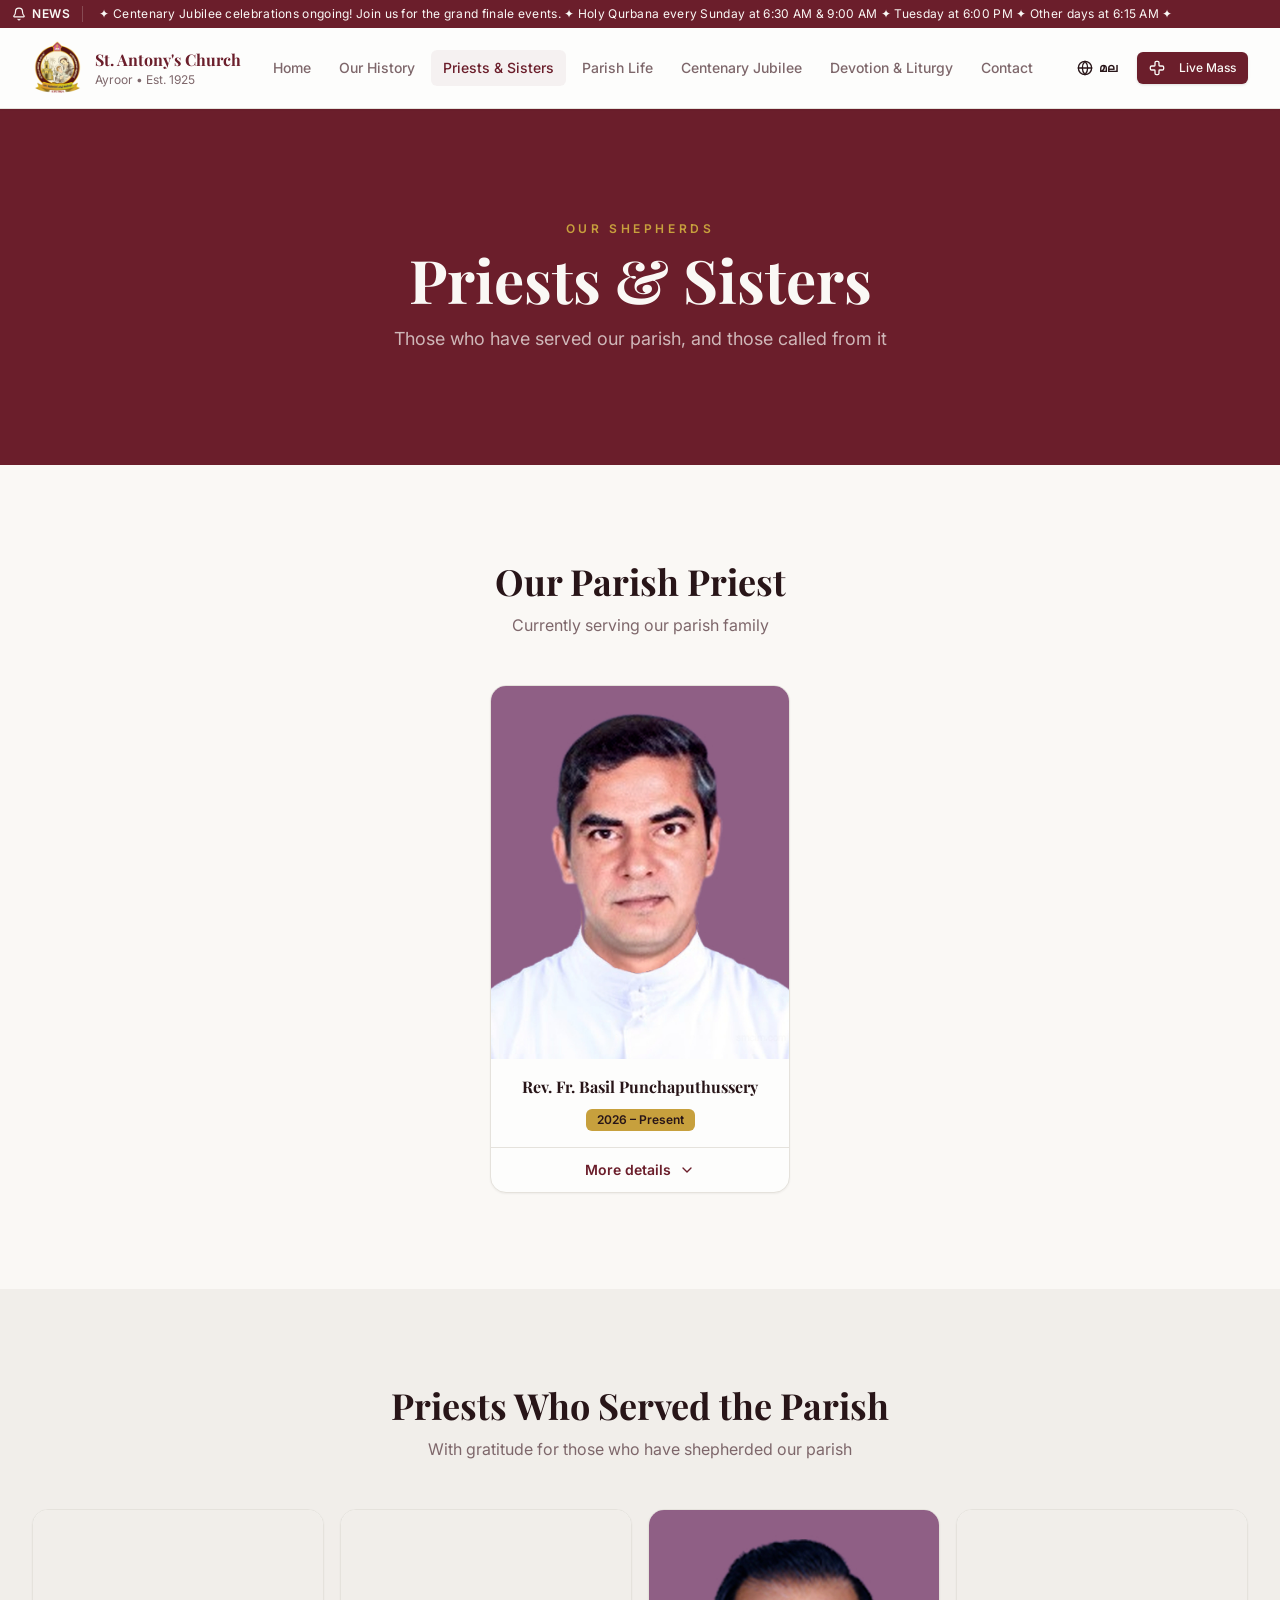
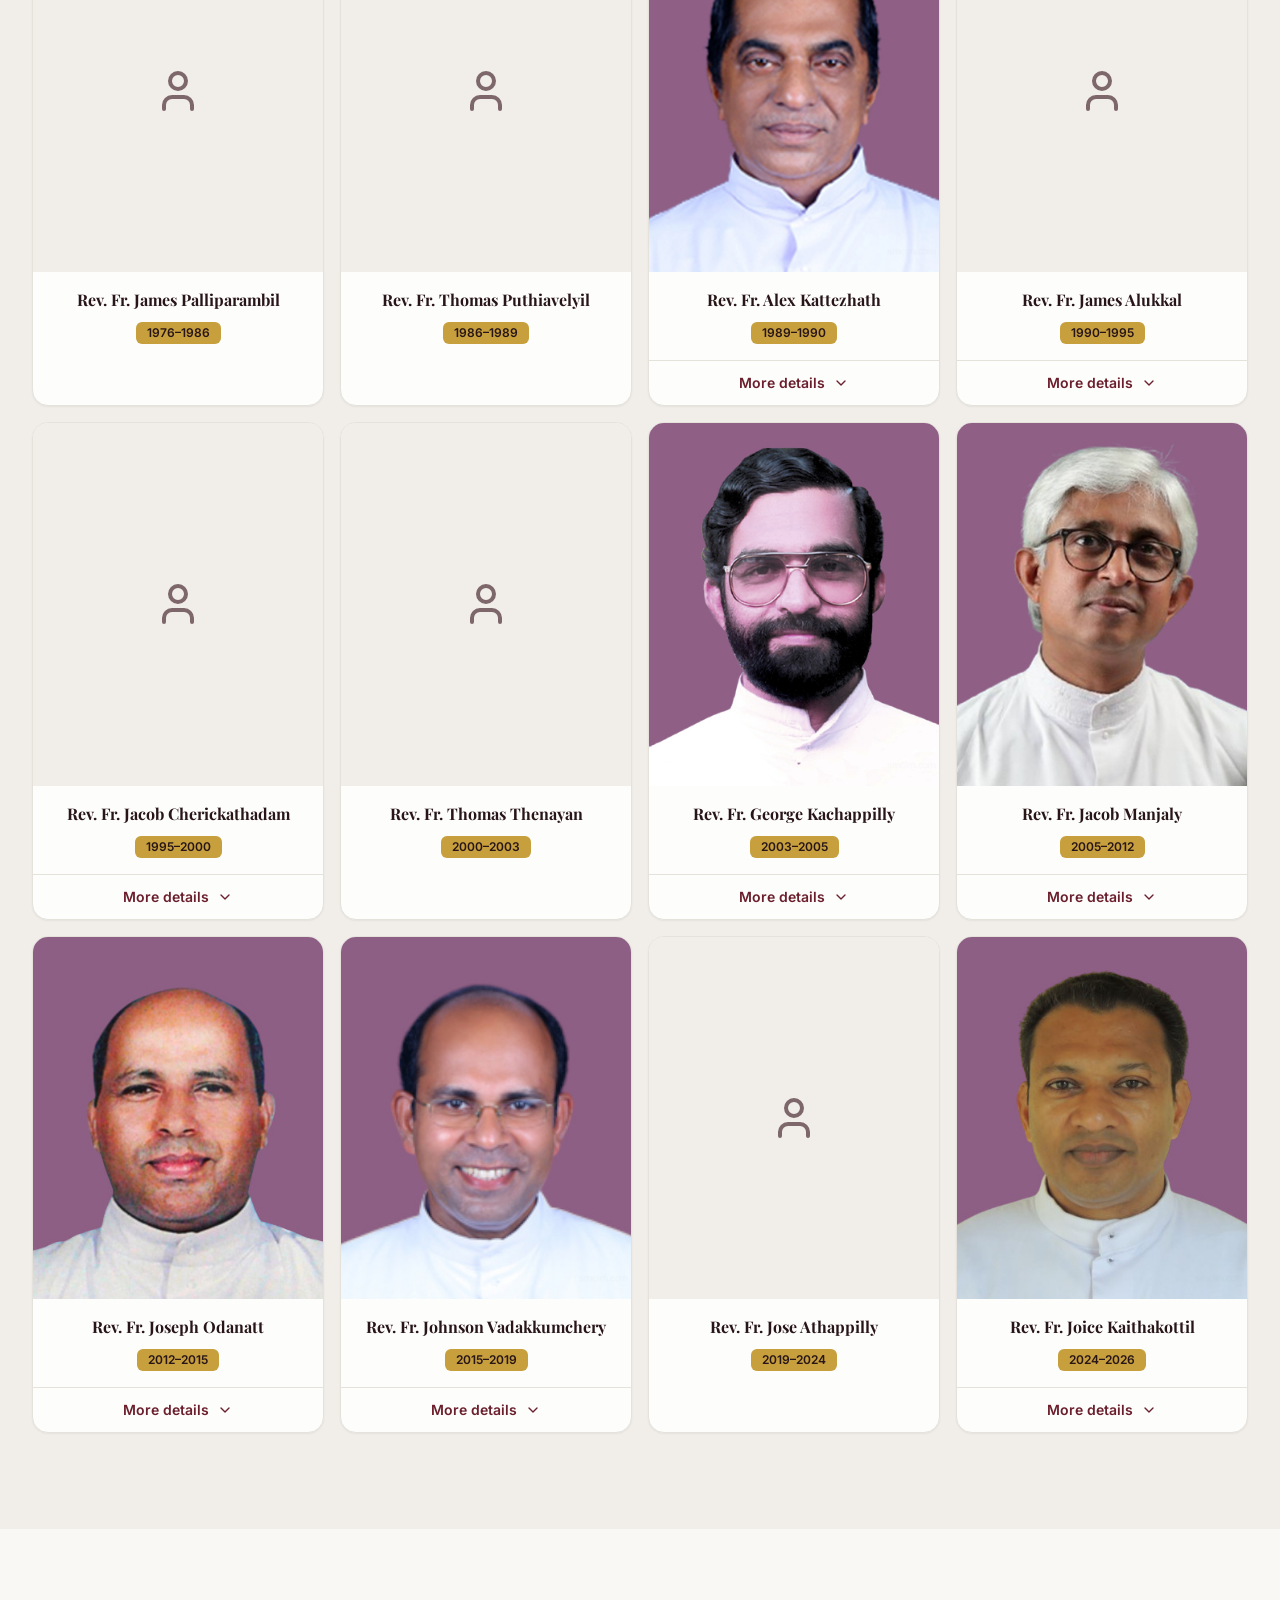
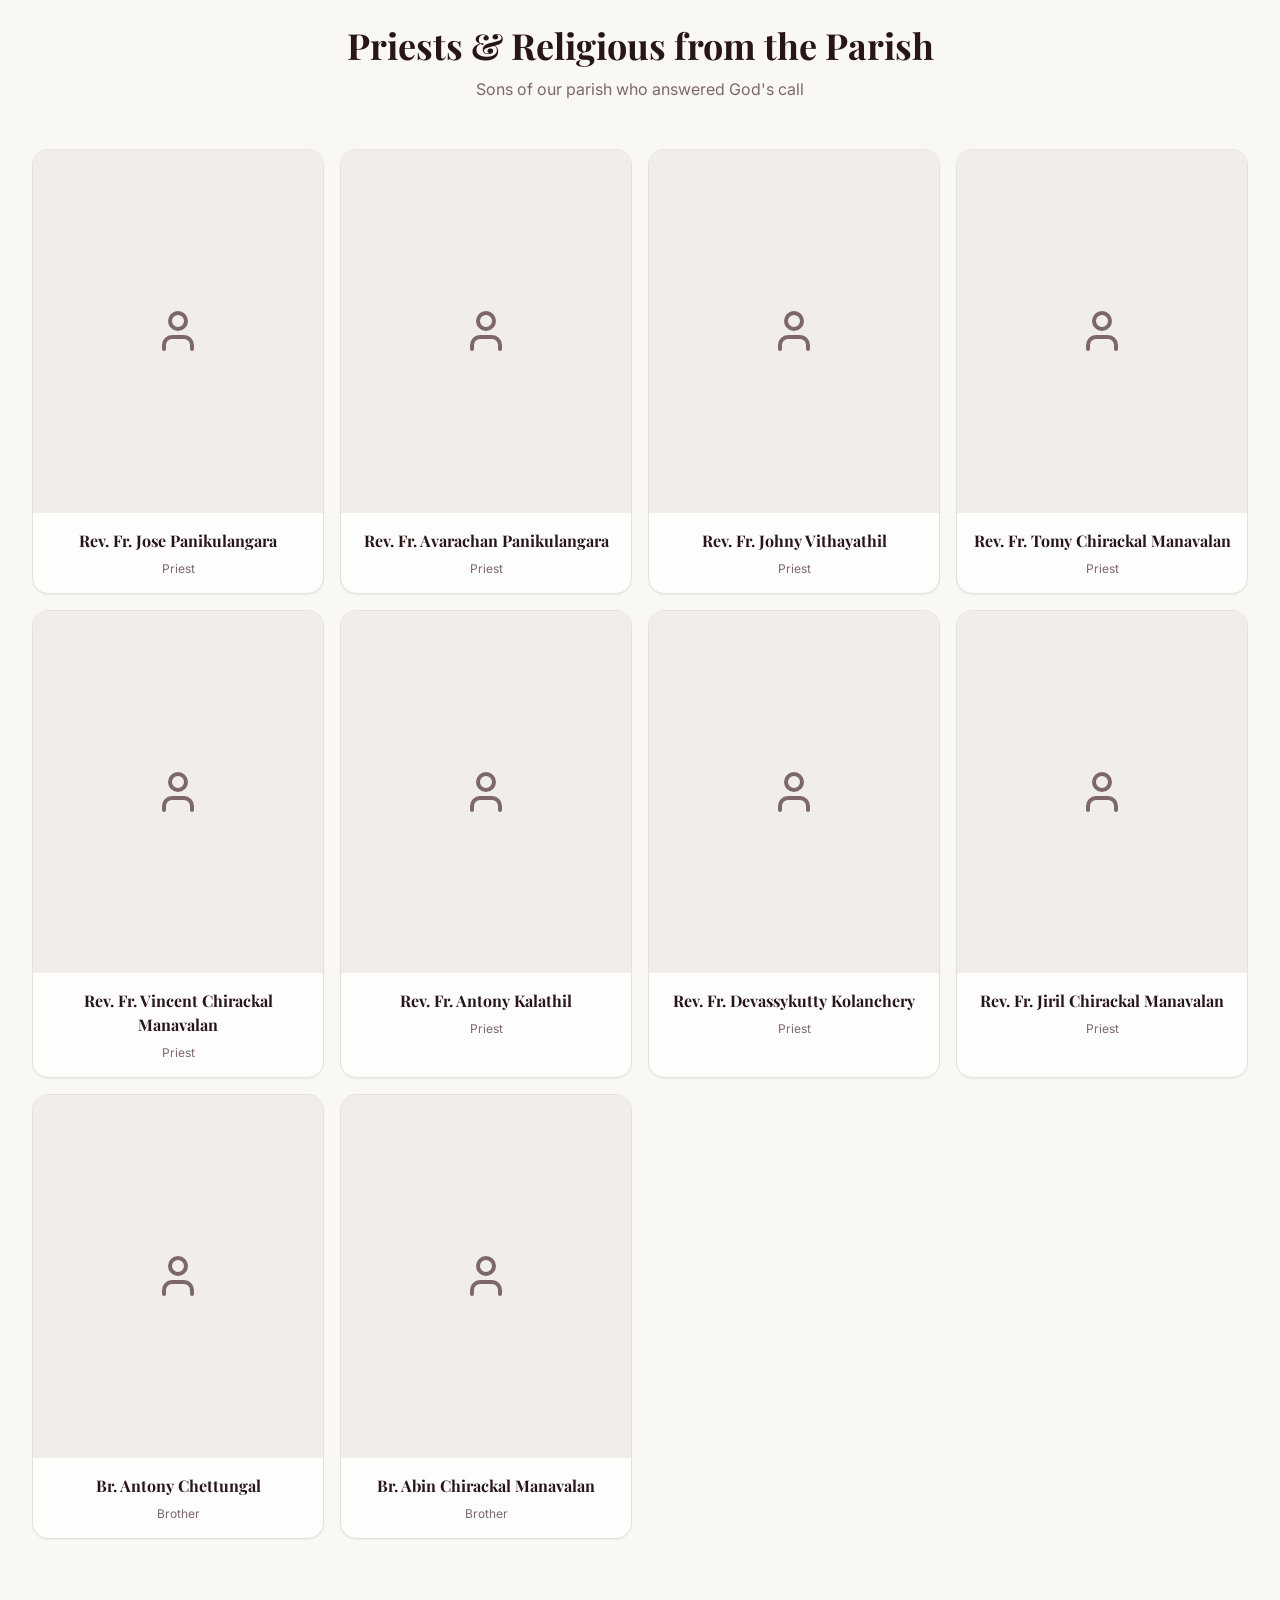
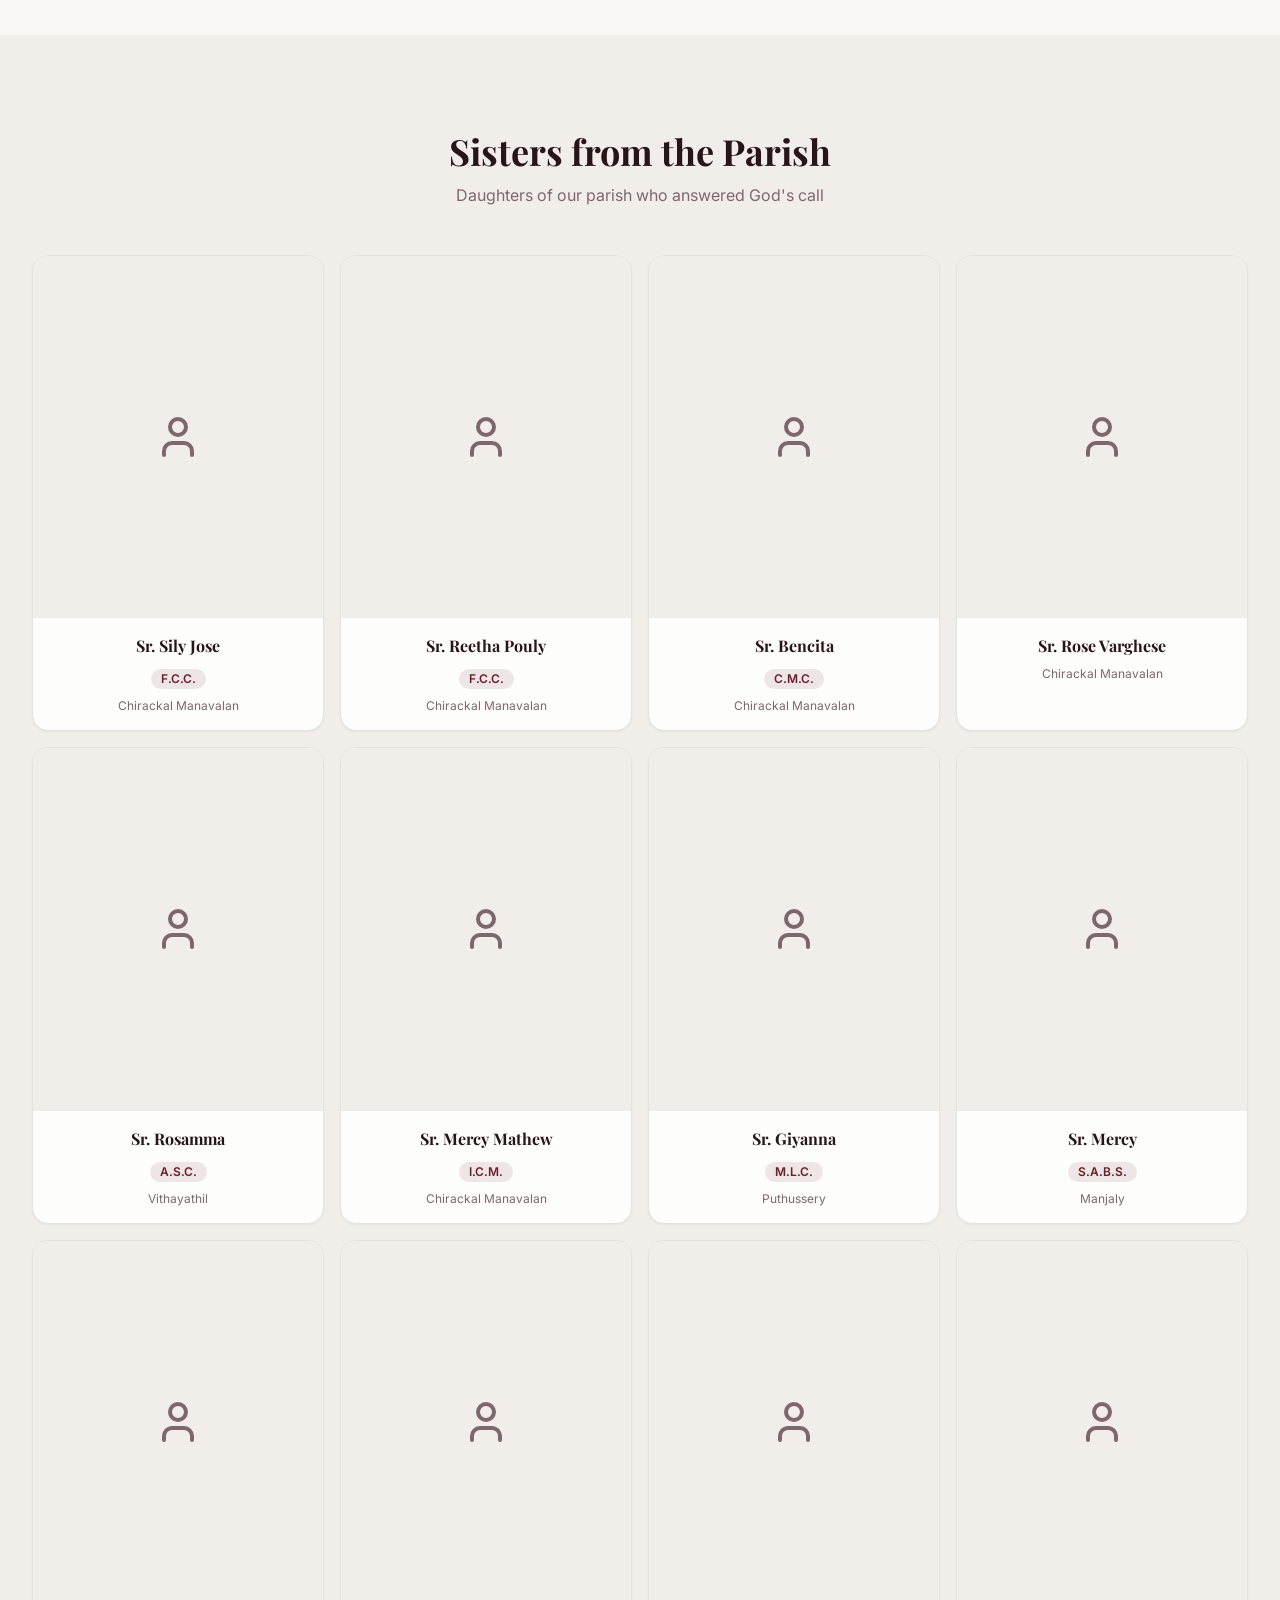
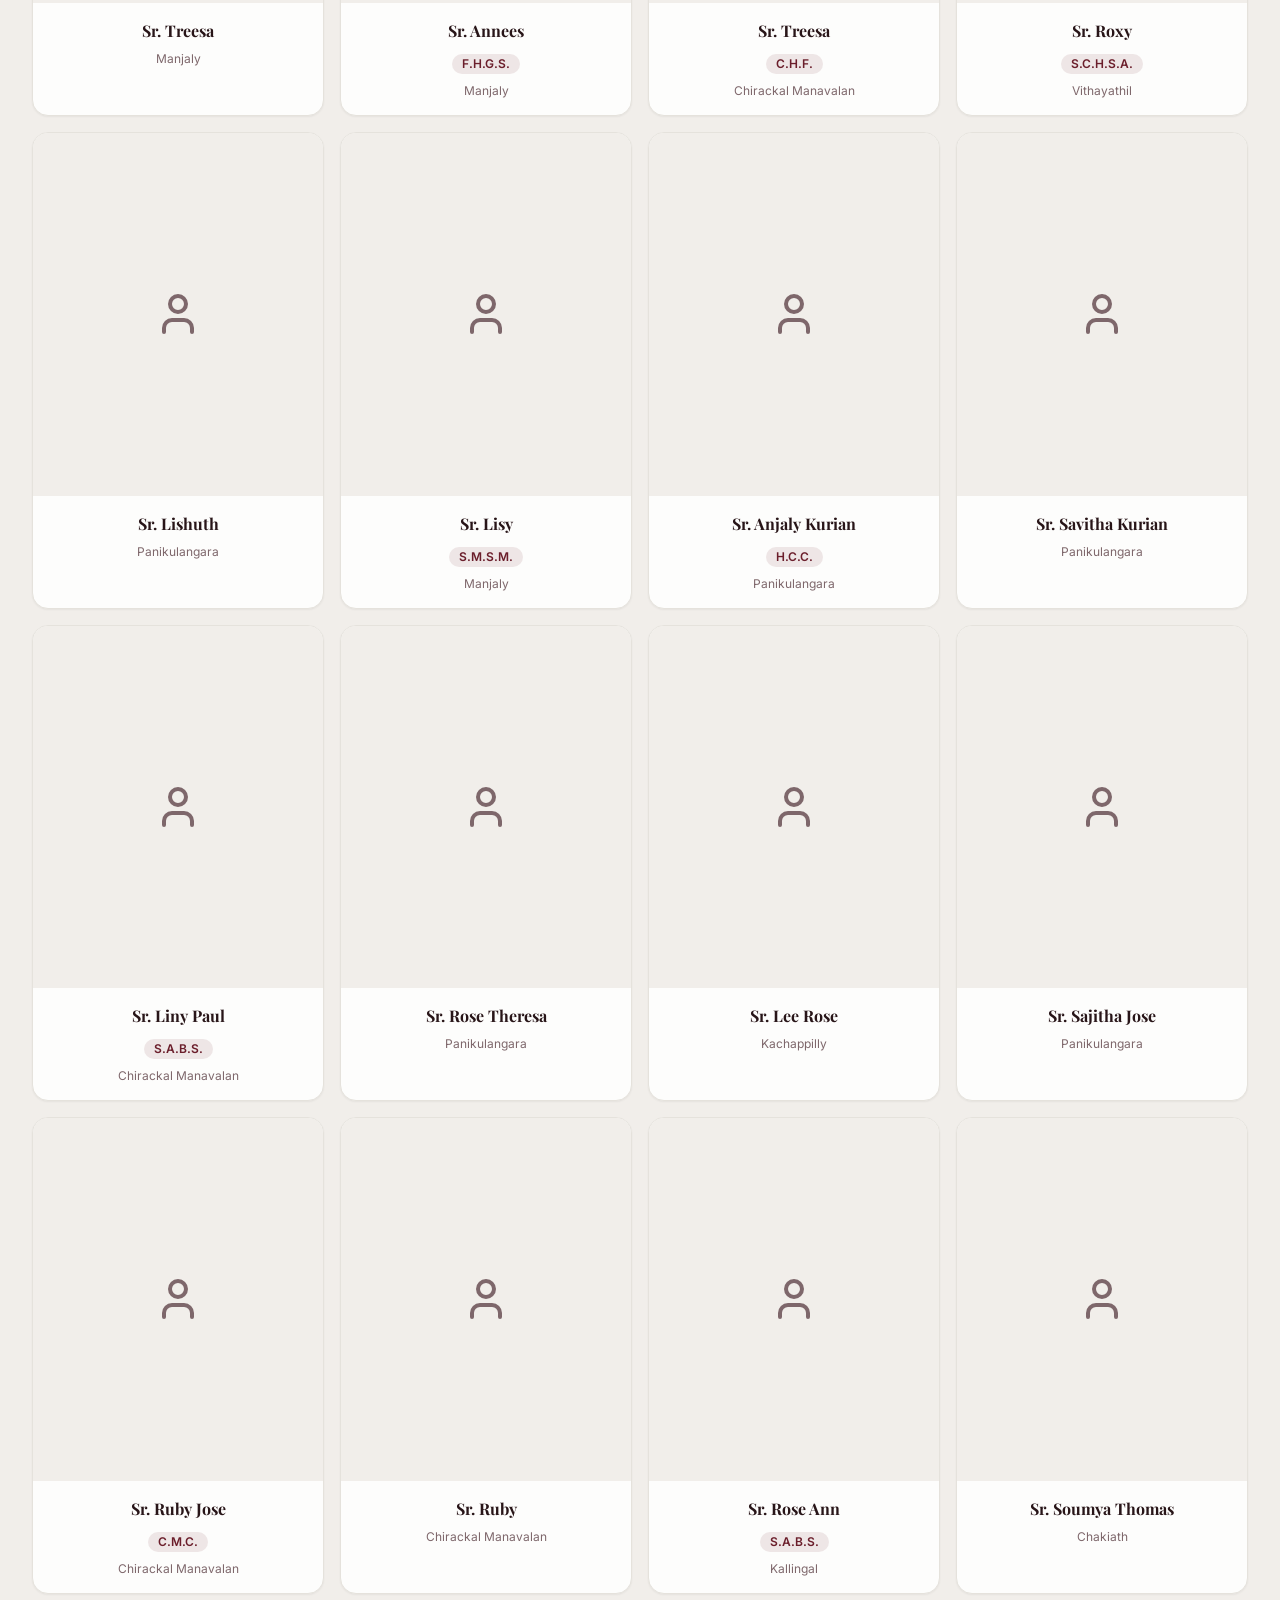
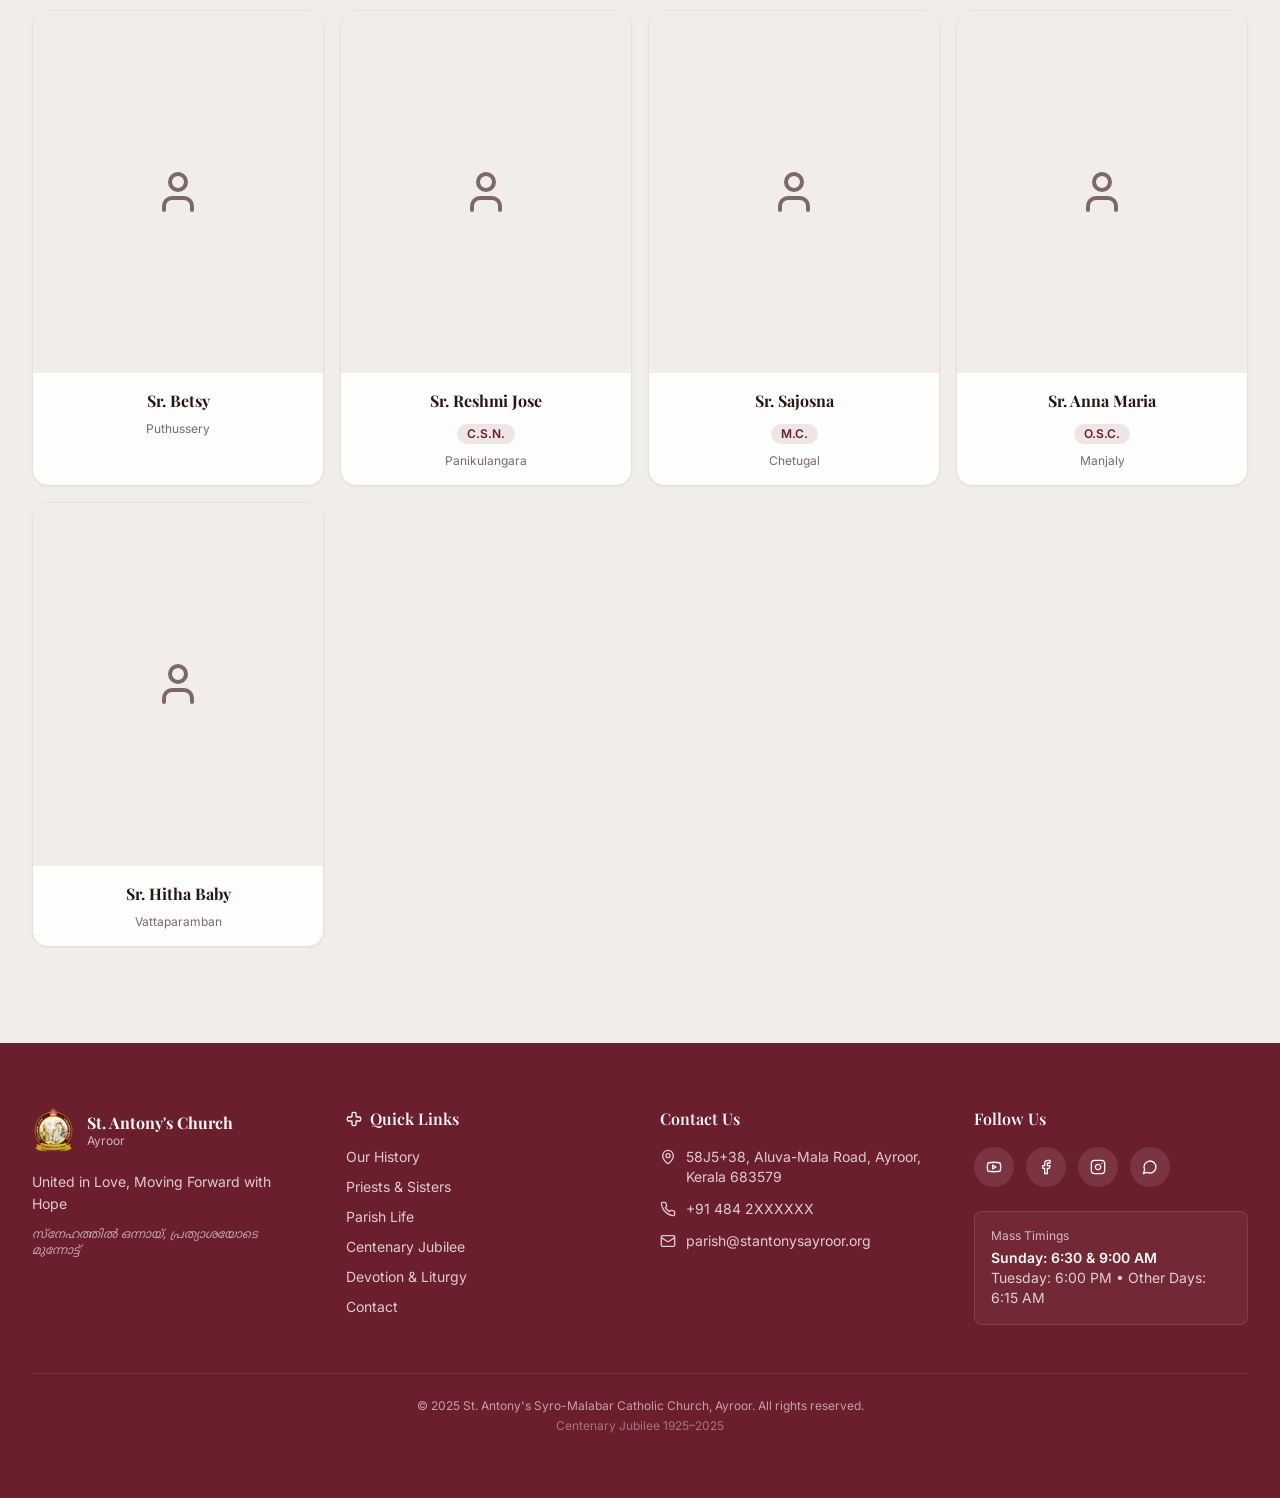
==== commit e61af2fb: "Add Fr. Joseph Odanatt's photo Co-Authored-By: Claude Sonnet 5.5 <noreply@anthropic.com>" ====
--- a/clergy.html
+++ b/clergy.html
@@ -11,7 +11,7 @@
 <body class="min-h-screen flex flex-col">
 <div class="bg-primary text-primary-foreground py-1.5 overflow-hidden relative"><div class="flex items-center"><div class="flex-shrink-0 px-3 flex items-center gap-1.5 border-r border-primary-foreground/20 z-10 bg-primary"><svg xmlns="http://www.w3.org/2000/svg" width="24" height="24" viewBox="0 0 24 24" fill="none" stroke="currentColor" stroke-width="2" stroke-linecap="round" stroke-linejoin="round" class="lucide lucide-bell w-3.5 h-3.5"><path d="M10.268 21a2 2 0 0 0 3.464 0"></path><path d="M3.262 15.326A1 1 0 0 0 4 17h16a1 1 0 0 0 .74-1.673C19.41 13.956 18 12.499 18 8A6 6 0 0 0 6 8c0 4.499-1.411 5.956-2.738 7.326"></path></svg><span class="text-xs font-body font-semibold uppercase tracking-wider hidden sm:inline">News</span></div><div class="overflow-hidden flex-1"><p class="animate-ticker whitespace-nowrap text-xs font-body tracking-wide pl-4">&#10022; Centenary Jubilee celebrations ongoing! Join us for the grand finale events. &#10022; Holy Qurbana every Sunday at 6:30 AM &amp; 9:00 AM &#10022; Tuesday at 6:00 PM &#10022; Other days at 6:15 AM &#10022;</p></div></div></div><nav class="bg-card/95 backdrop-blur-md shadow-sm sticky top-0 z-50 border-b border-border"><div class="max-w-7xl mx-auto px-4 sm:px-6 lg:px-8"><div class="flex items-center justify-between h-16 md:h-20"><a class="flex items-center gap-3 flex-shrink-0" href="index.html"><img src="assets/images/logo.png" alt="Church Logo" class="h-10 md:h-14 w-auto"><div class="hidden sm:block"><p class="font-heading text-sm md:text-base font-bold text-primary leading-tight">St. Antony's Church</p><p class="text-[10px] md:text-xs text-muted-foreground font-body">Ayroor &bull; Est. 1925</p></div></a><div class="hidden lg:flex items-center gap-1"><a class="px-3 py-2 text-sm font-body font-medium rounded-md transition-colors text-muted-foreground hover:text-primary hover:bg-primary/5" href="index.html">Home</a><a class="px-3 py-2 text-sm font-body font-medium rounded-md transition-colors text-muted-foreground hover:text-primary hover:bg-primary/5" href="history.html">Our History</a><a class="px-3 py-2 text-sm font-body font-medium rounded-md transition-colors text-primary bg-primary/5" href="clergy.html">Priests &amp; Sisters</a><a class="px-3 py-2 text-sm font-body font-medium rounded-md transition-colors text-muted-foreground hover:text-primary hover:bg-primary/5" href="parish-life.html">Parish Life</a><a class="px-3 py-2 text-sm font-body font-medium rounded-md transition-colors text-muted-foreground hover:text-primary hover:bg-primary/5" href="jubilee.html">Centenary Jubilee</a><a class="px-3 py-2 text-sm font-body font-medium rounded-md transition-colors text-muted-foreground hover:text-primary hover:bg-primary/5" href="devotion.html">Devotion &amp; Liturgy</a><a class="px-3 py-2 text-sm font-body font-medium rounded-md transition-colors text-muted-foreground hover:text-primary hover:bg-primary/5" href="contact.html">Contact</a></div><div class="flex items-center gap-2"><button onclick="toggleLanguage(this)" class="inline-flex items-center justify-center whitespace-nowrap transition-colors focus-visible:outline-none focus-visible:ring-1 focus-visible:ring-ring disabled:pointer-events-none disabled:opacity-50 [&_svg]:pointer-events-none [&_svg]:size-4 [&_svg]:shrink-0 hover:bg-accent hover:text-accent-foreground h-8 rounded-md px-3 text-xs font-body font-semibold gap-1.5"><svg xmlns="http://www.w3.org/2000/svg" width="24" height="24" viewBox="0 0 24 24" fill="none" stroke="currentColor" stroke-width="2" stroke-linecap="round" stroke-linejoin="round" class="lucide lucide-globe w-4 h-4"><circle cx="12" cy="12" r="10"></circle><path d="M12 2a14.5 14.5 0 0 0 0 20 14.5 14.5 0 0 0 0-20"></path><path d="M2 12h20"></path></svg>മല</button><a class="items-center justify-center gap-2 whitespace-nowrap font-medium transition-colors focus-visible:outline-none focus-visible:ring-1 focus-visible:ring-ring disabled:pointer-events-none disabled:opacity-50 [&_svg]:pointer-events-none [&_svg]:size-4 [&_svg]:shrink-0 text-primary-foreground shadow h-8 rounded-md px-3 hidden md:flex font-body text-xs bg-primary hover:bg-primary/90" href="devotion.html"><svg xmlns="http://www.w3.org/2000/svg" width="24" height="24" viewBox="0 0 24 24" fill="none" stroke="currentColor" stroke-width="2" stroke-linecap="round" stroke-linejoin="round" class="lucide lucide-cross w-3.5 h-3.5 mr-1.5"><path d="M4 9a2 2 0 0 0-2 2v2a2 2 0 0 0 2 2h4a1 1 0 0 1 1 1v4a2 2 0 0 0 2 2h2a2 2 0 0 0 2-2v-4a1 1 0 0 1 1-1h4a2 2 0 0 0 2-2v-2a2 2 0 0 0-2-2h-4a1 1 0 0 1-1-1V4a2 2 0 0 0-2-2h-2a2 2 0 0 0-2 2v4a1 1 0 0 1-1 1z"></path></svg>Live Mass</a><button onclick="toggleMobileMenu()" class="lg:hidden p-2 text-foreground"><svg xmlns="http://www.w3.org/2000/svg" width="24" height="24" viewBox="0 0 24 24" fill="none" stroke="currentColor" stroke-width="2" stroke-linecap="round" stroke-linejoin="round" class="lucide lucide-menu w-5 h-5"><line x1="4" x2="20" y1="12" y2="12"></line><line x1="4" x2="20" y1="6" y2="6"></line><line x1="4" x2="20" y1="18" y2="18"></line></svg></button></div></div><div id="mobile-menu" class="hidden lg:hidden pb-4"><a class="block px-4 py-3 text-sm font-body font-medium rounded-md text-muted-foreground hover:text-primary hover:bg-primary/5" href="index.html">Home</a><a class="block px-4 py-3 text-sm font-body font-medium rounded-md text-muted-foreground hover:text-primary hover:bg-primary/5" href="history.html">Our History</a><a class="block px-4 py-3 text-sm font-body font-medium rounded-md text-primary bg-primary/5" href="clergy.html">Priests & Sisters</a><a class="block px-4 py-3 text-sm font-body font-medium rounded-md text-muted-foreground hover:text-primary hover:bg-primary/5" href="parish-life.html">Parish Life</a><a class="block px-4 py-3 text-sm font-body font-medium rounded-md text-muted-foreground hover:text-primary hover:bg-primary/5" href="jubilee.html">Centenary Jubilee</a><a class="block px-4 py-3 text-sm font-body font-medium rounded-md text-muted-foreground hover:text-primary hover:bg-primary/5" href="devotion.html">Devotion & Liturgy</a><a class="block px-4 py-3 text-sm font-body font-medium rounded-md text-muted-foreground hover:text-primary hover:bg-primary/5" href="contact.html">Contact</a></div></div></nav>
 <main class="flex-1">
-<div><section class="py-20 md:py-28 bg-primary"><div class="max-w-7xl mx-auto px-4 sm:px-6 lg:px-8 text-center"><div><p class="font-body text-xs tracking-[0.3em] uppercase text-secondary font-semibold mb-3">Our Shepherds</p><h1 class="font-heading text-4xl md:text-6xl font-bold text-primary-foreground mb-4">Priests &amp; Sisters</h1><p class="font-body text-primary-foreground/70 text-lg max-w-xl mx-auto">Those who have served our parish, and those called from it</p></div></div></section><section class="py-16 md:py-24 bg-background"><div class="max-w-7xl mx-auto px-4 sm:px-6 lg:px-8"><div class="text-center mb-12"><h2 class="font-heading text-3xl md:text-4xl font-bold text-foreground mb-3">Our Parish Priest</h2><p class="font-body text-muted-foreground">Currently serving our parish family</p></div><div class="mx-auto" style="max-width: 300px;"><div class="rounded-2xl border border-border bg-card overflow-hidden shadow-sm hover:shadow-lg transition-shadow text-center h-full"><div style="aspect-ratio: 4 / 5;"><img src="assets/images/clergy/fr-basil-punchaputhussery.png" alt="Rev. Fr. Basil Punchaputhussery" class="w-full h-full object-cover"></div><div class="p-4"><h3 class="font-heading text-base font-bold text-foreground mb-2">Rev. Fr. Basil Punchaputhussery</h3><div class="inline-flex items-center rounded-md border px-2.5 py-0.5 text-xs transition-colors focus:outline-none focus:ring-2 focus:ring-ring focus:ring-offset-2 border-transparent bg-secondary text-secondary-foreground hover:bg-secondary/80 font-body font-semibold">2026 &ndash; Present</div></div><details class="border-t border-border text-left"><summary class="flex items-center justify-center gap-2 px-4 py-3 cursor-pointer select-none font-body text-sm font-semibold text-primary">More details <svg xmlns="http://www.w3.org/2000/svg" width="24" height="24" viewBox="0 0 24 24" fill="none" stroke="currentColor" stroke-width="2" stroke-linecap="round" stroke-linejoin="round" class="lucide lucide-chevron-down details-chevron w-4 h-4"><path d="m6 9 6 6 6-6"></path></svg></summary><div class="px-4 pb-3"><div class="py-3 border-b border-border last:border-0"><p class="font-body text-xs uppercase tracking-wider text-muted-foreground">Feast</p><p class="font-body text-sm font-semibold text-foreground">January 02</p></div><div class="py-3 border-b border-border last:border-0"><p class="font-body text-xs uppercase tracking-wider text-muted-foreground">Native Parish</p><p class="font-body text-sm font-semibold text-foreground">Kizhakkambalam &ndash; St. Antony Forane Church</p></div><div class="py-3 border-b border-border last:border-0"><p class="font-body text-xs uppercase tracking-wider text-muted-foreground">Ordination</p><p class="font-body text-sm font-semibold text-foreground">02 January 1990</p></div><div class="py-3 border-b border-border last:border-0"><p class="font-body text-xs uppercase tracking-wider text-muted-foreground">Email</p><p class="font-body text-sm font-semibold text-foreground"><a href="mailto:bpsserry@gmail.com" class="hover:text-primary transition-colors">bpsserry@gmail.com</a></p></div></div></details></div></div></div></section><section class="py-16 md:py-24 bg-muted"><div class="max-w-7xl mx-auto px-4 sm:px-6 lg:px-8"><div class="text-center mb-12"><h2 class="font-heading text-3xl md:text-4xl font-bold text-foreground mb-3">Priests Who Served the Parish</h2><p class="font-body text-muted-foreground">With gratitude for those who have shepherded our parish</p></div><div class="grid grid-cols-2 md:grid-cols-4 gap-4"><div class="rounded-2xl border border-border bg-card overflow-hidden shadow-sm hover:shadow-lg transition-shadow text-center h-full"><div class="bg-muted flex items-center justify-center text-muted-foreground" data-photo-placeholder style="aspect-ratio: 4 / 5;"><svg xmlns="http://www.w3.org/2000/svg" width="24" height="24" viewBox="0 0 24 24" fill="none" stroke="currentColor" stroke-width="2" stroke-linecap="round" stroke-linejoin="round" class="lucide lucide-user w-12 h-12"><path d="M19 21v-2a4 4 0 0 0-4-4H9a4 4 0 0 0-4 4v2"></path><circle cx="12" cy="7" r="4"></circle></svg></div><div class="p-4"><h3 class="font-heading text-base font-bold text-foreground mb-2">Rev. Fr. James Palliparambil</h3><div class="inline-flex items-center rounded-md border px-2.5 py-0.5 text-xs transition-colors focus:outline-none focus:ring-2 focus:ring-ring focus:ring-offset-2 border-transparent bg-secondary text-secondary-foreground hover:bg-secondary/80 font-body font-semibold">1976&ndash;1986</div></div></div><div class="rounded-2xl border border-border bg-card overflow-hidden shadow-sm hover:shadow-lg transition-shadow text-center h-full"><div class="bg-muted flex items-center justify-center text-muted-foreground" data-photo-placeholder style="aspect-ratio: 4 / 5;"><svg xmlns="http://www.w3.org/2000/svg" width="24" height="24" viewBox="0 0 24 24" fill="none" stroke="currentColor" stroke-width="2" stroke-linecap="round" stroke-linejoin="round" class="lucide lucide-user w-12 h-12"><path d="M19 21v-2a4 4 0 0 0-4-4H9a4 4 0 0 0-4 4v2"></path><circle cx="12" cy="7" r="4"></circle></svg></div><div class="p-4"><h3 class="font-heading text-base font-bold text-foreground mb-2">Rev. Fr. Thomas Puthiavelyil</h3><div class="inline-flex items-center rounded-md border px-2.5 py-0.5 text-xs transition-colors focus:outline-none focus:ring-2 focus:ring-ring focus:ring-offset-2 border-transparent bg-secondary text-secondary-foreground hover:bg-secondary/80 font-body font-semibold">1986&ndash;1989</div></div></div><div class="rounded-2xl border border-border bg-card overflow-hidden shadow-sm hover:shadow-lg transition-shadow text-center h-full"><div style="aspect-ratio: 4 / 5;"><img src="assets/images/clergy/fr-alex-kattezhath.png" alt="Rev. Fr. Alex Kattezhath" class="w-full h-full object-cover"></div><div class="p-4"><h3 class="font-heading text-base font-bold text-foreground mb-2">Rev. Fr. Alex Kattezhath</h3><div class="inline-flex items-center rounded-md border px-2.5 py-0.5 text-xs transition-colors focus:outline-none focus:ring-2 focus:ring-ring focus:ring-offset-2 border-transparent bg-secondary text-secondary-foreground hover:bg-secondary/80 font-body font-semibold">1989&ndash;1990</div></div><details class="border-t border-border text-left"><summary class="flex items-center justify-center gap-2 px-4 py-3 cursor-pointer select-none font-body text-sm font-semibold text-primary">More details <svg xmlns="http://www.w3.org/2000/svg" width="24" height="24" viewBox="0 0 24 24" fill="none" stroke="currentColor" stroke-width="2" stroke-linecap="round" stroke-linejoin="round" class="lucide lucide-chevron-down details-chevron w-4 h-4"><path d="m6 9 6 6 6-6"></path></svg></summary><div class="px-4 pb-3"><div class="py-3 border-b border-border last:border-0"><p class="font-body text-xs uppercase tracking-wider text-muted-foreground">Native Parish</p><p class="font-body text-sm font-semibold text-foreground">Kudavechoor &ndash; St. Mary's Church</p></div><div class="py-3 border-b border-border last:border-0"><p class="font-body text-xs uppercase tracking-wider text-muted-foreground">Ordination</p><p class="font-body text-sm font-semibold text-foreground">21 March 1980</p></div><div class="py-3 border-b border-border last:border-0"><p class="font-body text-xs uppercase tracking-wider text-muted-foreground">Email</p><p class="font-body text-sm font-semibold text-foreground"><a href="mailto:alexkattezhathu@gmail.com" class="hover:text-primary transition-colors">alexkattezhathu@gmail.com</a></p></div></div></details></div><div class="rounded-2xl border border-border bg-card overflow-hidden shadow-sm hover:shadow-lg transition-shadow text-center h-full"><div class="bg-muted flex items-center justify-center text-muted-foreground" data-photo-placeholder style="aspect-ratio: 4 / 5;"><svg xmlns="http://www.w3.org/2000/svg" width="24" height="24" viewBox="0 0 24 24" fill="none" stroke="currentColor" stroke-width="2" stroke-linecap="round" stroke-linejoin="round" class="lucide lucide-user w-12 h-12"><path d="M19 21v-2a4 4 0 0 0-4-4H9a4 4 0 0 0-4 4v2"></path><circle cx="12" cy="7" r="4"></circle></svg></div><div class="p-4"><h3 class="font-heading text-base font-bold text-foreground mb-2">Rev. Fr. James Alukkal</h3><div class="inline-flex items-center rounded-md border px-2.5 py-0.5 text-xs transition-colors focus:outline-none focus:ring-2 focus:ring-ring focus:ring-offset-2 border-transparent bg-secondary text-secondary-foreground hover:bg-secondary/80 font-body font-semibold">1990&ndash;1995</div></div><details class="border-t border-border text-left"><summary class="flex items-center justify-center gap-2 px-4 py-3 cursor-pointer select-none font-body text-sm font-semibold text-primary">More details <svg xmlns="http://www.w3.org/2000/svg" width="24" height="24" viewBox="0 0 24 24" fill="none" stroke="currentColor" stroke-width="2" stroke-linecap="round" stroke-linejoin="round" class="lucide lucide-chevron-down details-chevron w-4 h-4"><path d="m6 9 6 6 6-6"></path></svg></summary><div class="px-4 pb-3"><div class="py-3 border-b border-border last:border-0"><p class="font-body text-xs uppercase tracking-wider text-muted-foreground">Feast</p><p class="font-body text-sm font-semibold text-foreground">July 25</p></div><div class="py-3 border-b border-border last:border-0"><p class="font-body text-xs uppercase tracking-wider text-muted-foreground">Native Parish</p><p class="font-body text-sm font-semibold text-foreground">Kalady &ndash; St. George Church</p></div><div class="py-3 border-b border-border last:border-0"><p class="font-body text-xs uppercase tracking-wider text-muted-foreground">Ordination</p><p class="font-body text-sm font-semibold text-foreground">18 December 1972</p></div></div></details></div><div class="rounded-2xl border border-border bg-card overflow-hidden shadow-sm hover:shadow-lg transition-shadow text-center h-full"><div class="bg-muted flex items-center justify-center text-muted-foreground" data-photo-placeholder style="aspect-ratio: 4 / 5;"><svg xmlns="http://www.w3.org/2000/svg" width="24" height="24" viewBox="0 0 24 24" fill="none" stroke="currentColor" stroke-width="2" stroke-linecap="round" stroke-linejoin="round" class="lucide lucide-user w-12 h-12"><path d="M19 21v-2a4 4 0 0 0-4-4H9a4 4 0 0 0-4 4v2"></path><circle cx="12" cy="7" r="4"></circle></svg></div><div class="p-4"><h3 class="font-heading text-base font-bold text-foreground mb-2">Rev. Fr. Jacob Cherickathadam</h3><div class="inline-flex items-center rounded-md border px-2.5 py-0.5 text-xs transition-colors focus:outline-none focus:ring-2 focus:ring-ring focus:ring-offset-2 border-transparent bg-secondary text-secondary-foreground hover:bg-secondary/80 font-body font-semibold">1995&ndash;2000</div></div><details class="border-t border-border text-left"><summary class="flex items-center justify-center gap-2 px-4 py-3 cursor-pointer select-none font-body text-sm font-semibold text-primary">More details <svg xmlns="http://www.w3.org/2000/svg" width="24" height="24" viewBox="0 0 24 24" fill="none" stroke="currentColor" stroke-width="2" stroke-linecap="round" stroke-linejoin="round" class="lucide lucide-chevron-down details-chevron w-4 h-4"><path d="m6 9 6 6 6-6"></path></svg></summary><div class="px-4 pb-3"><div class="py-3 border-b border-border last:border-0"><p class="font-body text-xs uppercase tracking-wider text-muted-foreground">Feast</p><p class="font-body text-sm font-semibold text-foreground">July 25</p></div><div class="py-3 border-b border-border last:border-0"><p class="font-body text-xs uppercase tracking-wider text-muted-foreground">Native Parish</p><p class="font-body text-sm font-semibold text-foreground">Thalayolaparambu &ndash; St. George Church</p></div><div class="py-3 border-b border-border last:border-0"><p class="font-body text-xs uppercase tracking-wider text-muted-foreground">Ordination</p><p class="font-body text-sm font-semibold text-foreground">18 December 1968</p></div></div></details></div><div class="rounded-2xl border border-border bg-card overflow-hidden shadow-sm hover:shadow-lg transition-shadow text-center h-full"><div class="bg-muted flex items-center justify-center text-muted-foreground" data-photo-placeholder style="aspect-ratio: 4 / 5;"><svg xmlns="http://www.w3.org/2000/svg" width="24" height="24" viewBox="0 0 24 24" fill="none" stroke="currentColor" stroke-width="2" stroke-linecap="round" stroke-linejoin="round" class="lucide lucide-user w-12 h-12"><path d="M19 21v-2a4 4 0 0 0-4-4H9a4 4 0 0 0-4 4v2"></path><circle cx="12" cy="7" r="4"></circle></svg></div><div class="p-4"><h3 class="font-heading text-base font-bold text-foreground mb-2">Rev. Fr. Thomas Thenayan</h3><div class="inline-flex items-center rounded-md border px-2.5 py-0.5 text-xs transition-colors focus:outline-none focus:ring-2 focus:ring-ring focus:ring-offset-2 border-transparent bg-secondary text-secondary-foreground hover:bg-secondary/80 font-body font-semibold">2000&ndash;2003</div></div></div><div class="rounded-2xl border border-border bg-card overflow-hidden shadow-sm hover:shadow-lg transition-shadow text-center h-full"><div style="aspect-ratio: 4 / 5;"><img src="assets/images/clergy/fr-george-kachappilly.png" alt="Rev. Fr. George Kachappilly" class="w-full h-full object-cover"></div><div class="p-4"><h3 class="font-heading text-base font-bold text-foreground mb-2">Rev. Fr. George Kachappilly</h3><div class="inline-flex items-center rounded-md border px-2.5 py-0.5 text-xs transition-colors focus:outline-none focus:ring-2 focus:ring-ring focus:ring-offset-2 border-transparent bg-secondary text-secondary-foreground hover:bg-secondary/80 font-body font-semibold">2003&ndash;2005</div></div><details class="border-t border-border text-left"><summary class="flex items-center justify-center gap-2 px-4 py-3 cursor-pointer select-none font-body text-sm font-semibold text-primary">More details <svg xmlns="http://www.w3.org/2000/svg" width="24" height="24" viewBox="0 0 24 24" fill="none" stroke="currentColor" stroke-width="2" stroke-linecap="round" stroke-linejoin="round" class="lucide lucide-chevron-down details-chevron w-4 h-4"><path d="m6 9 6 6 6-6"></path></svg></summary><div class="px-4 pb-3"><div class="py-3 border-b border-border last:border-0"><p class="font-body text-xs uppercase tracking-wider text-muted-foreground">Feast</p><p class="font-body text-sm font-semibold text-foreground">April 24</p></div><div class="py-3 border-b border-border last:border-0"><p class="font-body text-xs uppercase tracking-wider text-muted-foreground">Native Parish</p><p class="font-body text-sm font-semibold text-foreground">Mattoor &ndash; St. Antony Church</p></div><div class="py-3 border-b border-border last:border-0"><p class="font-body text-xs uppercase tracking-wider text-muted-foreground">Ordination</p><p class="font-body text-sm font-semibold text-foreground">28 December 1992</p></div><div class="py-3 border-b border-border last:border-0"><p class="font-body text-xs uppercase tracking-wider text-muted-foreground">Email</p><p class="font-body text-sm font-semibold text-foreground"><a href="mailto:frgeorgekachappilly@gmail.com" class="hover:text-primary transition-colors">frgeorgekachappilly@gmail.com</a></p></div></div></details></div><div class="rounded-2xl border border-border bg-card overflow-hidden shadow-sm hover:shadow-lg transition-shadow text-center h-full"><div style="aspect-ratio: 4 / 5;"><img src="assets/images/clergy/fr-jacob-manjaly.png" alt="Rev. Fr. Jacob Manjaly" class="w-full h-full object-cover"></div><div class="p-4"><h3 class="font-heading text-base font-bold text-foreground mb-2">Rev. Fr. Jacob Manjaly</h3><div class="inline-flex items-center rounded-md border px-2.5 py-0.5 text-xs transition-colors focus:outline-none focus:ring-2 focus:ring-ring focus:ring-offset-2 border-transparent bg-secondary text-secondary-foreground hover:bg-secondary/80 font-body font-semibold">2005&ndash;2012</div></div><details class="border-t border-border text-left"><summary class="flex items-center justify-center gap-2 px-4 py-3 cursor-pointer select-none font-body text-sm font-semibold text-primary">More details <svg xmlns="http://www.w3.org/2000/svg" width="24" height="24" viewBox="0 0 24 24" fill="none" stroke="currentColor" stroke-width="2" stroke-linecap="round" stroke-linejoin="round" class="lucide lucide-chevron-down details-chevron w-4 h-4"><path d="m6 9 6 6 6-6"></path></svg></summary><div class="px-4 pb-3"><div class="py-3 border-b border-border last:border-0"><p class="font-body text-xs uppercase tracking-wider text-muted-foreground">Feast</p><p class="font-body text-sm font-semibold text-foreground">July 25</p></div><div class="py-3 border-b border-border last:border-0"><p class="font-body text-xs uppercase tracking-wider text-muted-foreground">Native Parish</p><p class="font-body text-sm font-semibold text-foreground">Meloor &ndash; St. Joseph Church</p></div><div class="py-3 border-b border-border last:border-0"><p class="font-body text-xs uppercase tracking-wider text-muted-foreground">Ordination</p><p class="font-body text-sm font-semibold text-foreground">07 February 1996</p></div><div class="py-3 border-b border-border last:border-0"><p class="font-body text-xs uppercase tracking-wider text-muted-foreground">Email</p><p class="font-body text-sm font-semibold text-foreground"><a href="mailto:fr.jacobmanjaly@gmail.com" class="hover:text-primary transition-colors">fr.jacobmanjaly@gmail.com</a></p></div></div></details></div><div class="rounded-2xl border border-border bg-card overflow-hidden shadow-sm hover:shadow-lg transition-shadow text-center h-full"><div class="bg-muted flex items-center justify-center text-muted-foreground" data-photo-placeholder style="aspect-ratio: 4 / 5;"><svg xmlns="http://www.w3.org/2000/svg" width="24" height="24" viewBox="0 0 24 24" fill="none" stroke="currentColor" stroke-width="2" stroke-linecap="round" stroke-linejoin="round" class="lucide lucide-user w-12 h-12"><path d="M19 21v-2a4 4 0 0 0-4-4H9a4 4 0 0 0-4 4v2"></path><circle cx="12" cy="7" r="4"></circle></svg></div><div class="p-4"><h3 class="font-heading text-base font-bold text-foreground mb-2">Rev. Fr. Joseph Odanatt</h3><div class="inline-flex items-center rounded-md border px-2.5 py-0.5 text-xs transition-colors focus:outline-none focus:ring-2 focus:ring-ring focus:ring-offset-2 border-transparent bg-secondary text-secondary-foreground hover:bg-secondary/80 font-body font-semibold">2012&ndash;2015</div></div><details class="border-t border-border text-left"><summary class="flex items-center justify-center gap-2 px-4 py-3 cursor-pointer select-none font-body text-sm font-semibold text-primary">More details <svg xmlns="http://www.w3.org/2000/svg" width="24" height="24" viewBox="0 0 24 24" fill="none" stroke="currentColor" stroke-width="2" stroke-linecap="round" stroke-linejoin="round" class="lucide lucide-chevron-down details-chevron w-4 h-4"><path d="m6 9 6 6 6-6"></path></svg></summary><div class="px-4 pb-3"><div class="py-3 border-b border-border last:border-0"><p class="font-body text-xs uppercase tracking-wider text-muted-foreground">Feast</p><p class="font-body text-sm font-semibold text-foreground">March 19</p></div><div class="py-3 border-b border-border last:border-0"><p class="font-body text-xs uppercase tracking-wider text-muted-foreground">Native Parish</p><p class="font-body text-sm font-semibold text-foreground">Palluruthy &ndash; St. Mary's Church</p></div><div class="py-3 border-b border-border last:border-0"><p class="font-body text-xs uppercase tracking-wider text-muted-foreground">Ordination</p><p class="font-body text-sm font-semibold text-foreground">24 April 1992</p></div><div class="py-3 border-b border-border last:border-0"><p class="font-body text-xs uppercase tracking-wider text-muted-foreground">Email</p><p class="font-body text-sm font-semibold text-foreground"><a href="mailto:odanatj@gmail.com" class="hover:text-primary transition-colors">odanatj@gmail.com</a></p></div></div></details></div><div class="rounded-2xl border border-border bg-card overflow-hidden shadow-sm hover:shadow-lg transition-shadow text-center h-full"><div style="aspect-ratio: 4 / 5;"><img src="assets/images/clergy/fr-johnson-vadakkumchery.png" alt="Rev. Fr. Johnson Vadakkumchery" class="w-full h-full object-cover"></div><div class="p-4"><h3 class="font-heading text-base font-bold text-foreground mb-2">Rev. Fr. Johnson Vadakkumchery</h3><div class="inline-flex items-center rounded-md border px-2.5 py-0.5 text-xs transition-colors focus:outline-none focus:ring-2 focus:ring-ring focus:ring-offset-2 border-transparent bg-secondary text-secondary-foreground hover:bg-secondary/80 font-body font-semibold">2015&ndash;2019</div></div><details class="border-t border-border text-left"><summary class="flex items-center justify-center gap-2 px-4 py-3 cursor-pointer select-none font-body text-sm font-semibold text-primary">More details <svg xmlns="http://www.w3.org/2000/svg" width="24" height="24" viewBox="0 0 24 24" fill="none" stroke="currentColor" stroke-width="2" stroke-linecap="round" stroke-linejoin="round" class="lucide lucide-chevron-down details-chevron w-4 h-4"><path d="m6 9 6 6 6-6"></path></svg></summary><div class="px-4 pb-3"><div class="py-3 border-b border-border last:border-0"><p class="font-body text-xs uppercase tracking-wider text-muted-foreground">Feast</p><p class="font-body text-sm font-semibold text-foreground">June 24</p></div><div class="py-3 border-b border-border last:border-0"><p class="font-body text-xs uppercase tracking-wider text-muted-foreground">Native Parish</p><p class="font-body text-sm font-semibold text-foreground">Manjapra &ndash; Holy Cross Forane Church</p></div><div class="py-3 border-b border-border last:border-0"><p class="font-body text-xs uppercase tracking-wider text-muted-foreground">Ordination</p><p class="font-body text-sm font-semibold text-foreground">19 April 1995</p></div><div class="py-3 border-b border-border last:border-0"><p class="font-body text-xs uppercase tracking-wider text-muted-foreground">Email</p><p class="font-body text-sm font-semibold text-foreground"><a href="mailto:jvadakkumcherry@gmail.com" class="hover:text-primary transition-colors">jvadakkumcherry@gmail.com</a></p></div></div></details></div><div class="rounded-2xl border border-border bg-card overflow-hidden shadow-sm hover:shadow-lg transition-shadow text-center h-full"><div class="bg-muted flex items-center justify-center text-muted-foreground" data-photo-placeholder style="aspect-ratio: 4 / 5;"><svg xmlns="http://www.w3.org/2000/svg" width="24" height="24" viewBox="0 0 24 24" fill="none" stroke="currentColor" stroke-width="2" stroke-linecap="round" stroke-linejoin="round" class="lucide lucide-user w-12 h-12"><path d="M19 21v-2a4 4 0 0 0-4-4H9a4 4 0 0 0-4 4v2"></path><circle cx="12" cy="7" r="4"></circle></svg></div><div class="p-4"><h3 class="font-heading text-base font-bold text-foreground mb-2">Rev. Fr. Jose Athappilly</h3><div class="inline-flex items-center rounded-md border px-2.5 py-0.5 text-xs transition-colors focus:outline-none focus:ring-2 focus:ring-ring focus:ring-offset-2 border-transparent bg-secondary text-secondary-foreground hover:bg-secondary/80 font-body font-semibold">2019&ndash;2024</div></div></div><div class="rounded-2xl border border-border bg-card overflow-hidden shadow-sm hover:shadow-lg transition-shadow text-center h-full"><div style="aspect-ratio: 4 / 5;"><img src="assets/images/clergy/fr-joice-kaithakottil.png" alt="Rev. Fr. Joice Kaithakottil" class="w-full h-full object-cover"></div><div class="p-4"><h3 class="font-heading text-base font-bold text-foreground mb-2">Rev. Fr. Joice Kaithakottil</h3><div class="inline-flex items-center rounded-md border px-2.5 py-0.5 text-xs transition-colors focus:outline-none focus:ring-2 focus:ring-ring focus:ring-offset-2 border-transparent bg-secondary text-secondary-foreground hover:bg-secondary/80 font-body font-semibold">2024&ndash;2026</div></div><details class="border-t border-border text-left"><summary class="flex items-center justify-center gap-2 px-4 py-3 cursor-pointer select-none font-body text-sm font-semibold text-primary">More details <svg xmlns="http://www.w3.org/2000/svg" width="24" height="24" viewBox="0 0 24 24" fill="none" stroke="currentColor" stroke-width="2" stroke-linecap="round" stroke-linejoin="round" class="lucide lucide-chevron-down details-chevron w-4 h-4"><path d="m6 9 6 6 6-6"></path></svg></summary><div class="px-4 pb-3"><div class="py-3 border-b border-border last:border-0"><p class="font-body text-xs uppercase tracking-wider text-muted-foreground">Native Parish</p><p class="font-body text-sm font-semibold text-foreground">Amballoor &ndash; St. Francis Assisi Church</p></div><div class="py-3 border-b border-border last:border-0"><p class="font-body text-xs uppercase tracking-wider text-muted-foreground">Ordination</p><p class="font-body text-sm font-semibold text-foreground">25 July 1988</p></div><div class="py-3 border-b border-border last:border-0"><p class="font-body text-xs uppercase tracking-wider text-muted-foreground">Email</p><p class="font-body text-sm font-semibold text-foreground"><a href="mailto:kaithakottilj5@gmail.com" class="hover:text-primary transition-colors">kaithakottilj5@gmail.com</a></p></div></div></details></div></div></div></section><section class="py-16 md:py-24 bg-background"><div class="max-w-7xl mx-auto px-4 sm:px-6 lg:px-8"><div class="text-center mb-12"><h2 class="font-heading text-3xl md:text-4xl font-bold text-foreground mb-3">Priests &amp; Religious from the Parish</h2><p class="font-body text-muted-foreground">Sons of our parish who answered God's call</p></div><div class="grid grid-cols-2 md:grid-cols-4 gap-4"><div class="rounded-2xl border border-border bg-card overflow-hidden shadow-sm hover:shadow-lg transition-shadow text-center h-full"><div class="bg-muted flex items-center justify-center text-muted-foreground" data-photo-placeholder style="aspect-ratio: 4 / 5;"><svg xmlns="http://www.w3.org/2000/svg" width="24" height="24" viewBox="0 0 24 24" fill="none" stroke="currentColor" stroke-width="2" stroke-linecap="round" stroke-linejoin="round" class="lucide lucide-user w-12 h-12"><path d="M19 21v-2a4 4 0 0 0-4-4H9a4 4 0 0 0-4 4v2"></path><circle cx="12" cy="7" r="4"></circle></svg></div><div class="p-4"><h3 class="font-heading text-base font-bold text-foreground mb-2">Rev. Fr. Jose Panikulangara</h3><p class="font-body text-xs text-muted-foreground">Priest</p></div></div><div class="rounded-2xl border border-border bg-card overflow-hidden shadow-sm hover:shadow-lg transition-shadow text-center h-full"><div class="bg-muted flex items-center justify-center text-muted-foreground" data-photo-placeholder style="aspect-ratio: 4 / 5;"><svg xmlns="http://www.w3.org/2000/svg" width="24" height="24" viewBox="0 0 24 24" fill="none" stroke="currentColor" stroke-width="2" stroke-linecap="round" stroke-linejoin="round" class="lucide lucide-user w-12 h-12"><path d="M19 21v-2a4 4 0 0 0-4-4H9a4 4 0 0 0-4 4v2"></path><circle cx="12" cy="7" r="4"></circle></svg></div><div class="p-4"><h3 class="font-heading text-base font-bold text-foreground mb-2">Rev. Fr. Avarachan Panikulangara</h3><p class="font-body text-xs text-muted-foreground">Priest</p></div></div><div class="rounded-2xl border border-border bg-card overflow-hidden shadow-sm hover:shadow-lg transition-shadow text-center h-full"><div class="bg-muted flex items-center justify-center text-muted-foreground" data-photo-placeholder style="aspect-ratio: 4 / 5;"><svg xmlns="http://www.w3.org/2000/svg" width="24" height="24" viewBox="0 0 24 24" fill="none" stroke="currentColor" stroke-width="2" stroke-linecap="round" stroke-linejoin="round" class="lucide lucide-user w-12 h-12"><path d="M19 21v-2a4 4 0 0 0-4-4H9a4 4 0 0 0-4 4v2"></path><circle cx="12" cy="7" r="4"></circle></svg></div><div class="p-4"><h3 class="font-heading text-base font-bold text-foreground mb-2">Rev. Fr. Johny Vithayathil</h3><p class="font-body text-xs text-muted-foreground">Priest</p></div></div><div class="rounded-2xl border border-border bg-card overflow-hidden shadow-sm hover:shadow-lg transition-shadow text-center h-full"><div class="bg-muted flex items-center justify-center text-muted-foreground" data-photo-placeholder style="aspect-ratio: 4 / 5;"><svg xmlns="http://www.w3.org/2000/svg" width="24" height="24" viewBox="0 0 24 24" fill="none" stroke="currentColor" stroke-width="2" stroke-linecap="round" stroke-linejoin="round" class="lucide lucide-user w-12 h-12"><path d="M19 21v-2a4 4 0 0 0-4-4H9a4 4 0 0 0-4 4v2"></path><circle cx="12" cy="7" r="4"></circle></svg></div><div class="p-4"><h3 class="font-heading text-base font-bold text-foreground mb-2">Rev. Fr. Tomy Chirackal Manavalan</h3><p class="font-body text-xs text-muted-foreground">Priest</p></div></div><div class="rounded-2xl border border-border bg-card overflow-hidden shadow-sm hover:shadow-lg transition-shadow text-center h-full"><div class="bg-muted flex items-center justify-center text-muted-foreground" data-photo-placeholder style="aspect-ratio: 4 / 5;"><svg xmlns="http://www.w3.org/2000/svg" width="24" height="24" viewBox="0 0 24 24" fill="none" stroke="currentColor" stroke-width="2" stroke-linecap="round" stroke-linejoin="round" class="lucide lucide-user w-12 h-12"><path d="M19 21v-2a4 4 0 0 0-4-4H9a4 4 0 0 0-4 4v2"></path><circle cx="12" cy="7" r="4"></circle></svg></div><div class="p-4"><h3 class="font-heading text-base font-bold text-foreground mb-2">Rev. Fr. Vincent Chirackal Manavalan</h3><p class="font-body text-xs text-muted-foreground">Priest</p></div></div><div class="rounded-2xl border border-border bg-card overflow-hidden shadow-sm hover:shadow-lg transition-shadow text-center h-full"><div class="bg-muted flex items-center justify-center text-muted-foreground" data-photo-placeholder style="aspect-ratio: 4 / 5;"><svg xmlns="http://www.w3.org/2000/svg" width="24" height="24" viewBox="0 0 24 24" fill="none" stroke="currentColor" stroke-width="2" stroke-linecap="round" stroke-linejoin="round" class="lucide lucide-user w-12 h-12"><path d="M19 21v-2a4 4 0 0 0-4-4H9a4 4 0 0 0-4 4v2"></path><circle cx="12" cy="7" r="4"></circle></svg></div><div class="p-4"><h3 class="font-heading text-base font-bold text-foreground mb-2">Rev. Fr. Antony Kalathil</h3><p class="font-body text-xs text-muted-foreground">Priest</p></div></div><div class="rounded-2xl border border-border bg-card overflow-hidden shadow-sm hover:shadow-lg transition-shadow text-center h-full"><div class="bg-muted flex items-center justify-center text-muted-foreground" data-photo-placeholder style="aspect-ratio: 4 / 5;"><svg xmlns="http://www.w3.org/2000/svg" width="24" height="24" viewBox="0 0 24 24" fill="none" stroke="currentColor" stroke-width="2" stroke-linecap="round" stroke-linejoin="round" class="lucide lucide-user w-12 h-12"><path d="M19 21v-2a4 4 0 0 0-4-4H9a4 4 0 0 0-4 4v2"></path><circle cx="12" cy="7" r="4"></circle></svg></div><div class="p-4"><h3 class="font-heading text-base font-bold text-foreground mb-2">Rev. Fr. Devassykutty Kolanchery</h3><p class="font-body text-xs text-muted-foreground">Priest</p></div></div><div class="rounded-2xl border border-border bg-card overflow-hidden shadow-sm hover:shadow-lg transition-shadow text-center h-full"><div class="bg-muted flex items-center justify-center text-muted-foreground" data-photo-placeholder style="aspect-ratio: 4 / 5;"><svg xmlns="http://www.w3.org/2000/svg" width="24" height="24" viewBox="0 0 24 24" fill="none" stroke="currentColor" stroke-width="2" stroke-linecap="round" stroke-linejoin="round" class="lucide lucide-user w-12 h-12"><path d="M19 21v-2a4 4 0 0 0-4-4H9a4 4 0 0 0-4 4v2"></path><circle cx="12" cy="7" r="4"></circle></svg></div><div class="p-4"><h3 class="font-heading text-base font-bold text-foreground mb-2">Rev. Fr. Jiril Chirackal Manavalan</h3><p class="font-body text-xs text-muted-foreground">Priest</p></div></div><div class="rounded-2xl border border-border bg-card overflow-hidden shadow-sm hover:shadow-lg transition-shadow text-center h-full"><div class="bg-muted flex items-center justify-center text-muted-foreground" data-photo-placeholder style="aspect-ratio: 4 / 5;"><svg xmlns="http://www.w3.org/2000/svg" width="24" height="24" viewBox="0 0 24 24" fill="none" stroke="currentColor" stroke-width="2" stroke-linecap="round" stroke-linejoin="round" class="lucide lucide-user w-12 h-12"><path d="M19 21v-2a4 4 0 0 0-4-4H9a4 4 0 0 0-4 4v2"></path><circle cx="12" cy="7" r="4"></circle></svg></div><div class="p-4"><h3 class="font-heading text-base font-bold text-foreground mb-2">Br. Antony Chettungal</h3><p class="font-body text-xs text-muted-foreground">Brother</p></div></div><div class="rounded-2xl border border-border bg-card overflow-hidden shadow-sm hover:shadow-lg transition-shadow text-center h-full"><div class="bg-muted flex items-center justify-center text-muted-foreground" data-photo-placeholder style="aspect-ratio: 4 / 5;"><svg xmlns="http://www.w3.org/2000/svg" width="24" height="24" viewBox="0 0 24 24" fill="none" stroke="currentColor" stroke-width="2" stroke-linecap="round" stroke-linejoin="round" class="lucide lucide-user w-12 h-12"><path d="M19 21v-2a4 4 0 0 0-4-4H9a4 4 0 0 0-4 4v2"></path><circle cx="12" cy="7" r="4"></circle></svg></div><div class="p-4"><h3 class="font-heading text-base font-bold text-foreground mb-2">Br. Abin Chirackal Manavalan</h3><p class="font-body text-xs text-muted-foreground">Brother</p></div></div></div></div></section><section class="py-16 md:py-24 bg-muted"><div class="max-w-7xl mx-auto px-4 sm:px-6 lg:px-8"><div class="text-center mb-12"><h2 class="font-heading text-3xl md:text-4xl font-bold text-foreground mb-3">Sisters from the Parish</h2><p class="font-body text-muted-foreground">Daughters of our parish who answered God's call</p></div><div class="grid grid-cols-2 md:grid-cols-4 gap-4"><div class="rounded-2xl border border-border bg-card overflow-hidden shadow-sm hover:shadow-lg transition-shadow text-center h-full"><div class="bg-muted flex items-center justify-center text-muted-foreground" data-photo-placeholder style="aspect-ratio: 4 / 5;"><svg xmlns="http://www.w3.org/2000/svg" width="24" height="24" viewBox="0 0 24 24" fill="none" stroke="currentColor" stroke-width="2" stroke-linecap="round" stroke-linejoin="round" class="lucide lucide-user w-12 h-12"><path d="M19 21v-2a4 4 0 0 0-4-4H9a4 4 0 0 0-4 4v2"></path><circle cx="12" cy="7" r="4"></circle></svg></div><div class="p-4"><h3 class="font-heading text-base font-bold text-foreground mb-2">Sr. Sily Jose</h3><div class="inline-flex items-center rounded-full px-2.5 py-0.5 text-xs font-body font-semibold bg-primary/10 text-primary">F.C.C.</div><p class="font-body text-xs text-muted-foreground mt-2">Chirackal Manavalan</p></div></div><div class="rounded-2xl border border-border bg-card overflow-hidden shadow-sm hover:shadow-lg transition-shadow text-center h-full"><div class="bg-muted flex items-center justify-center text-muted-foreground" data-photo-placeholder style="aspect-ratio: 4 / 5;"><svg xmlns="http://www.w3.org/2000/svg" width="24" height="24" viewBox="0 0 24 24" fill="none" stroke="currentColor" stroke-width="2" stroke-linecap="round" stroke-linejoin="round" class="lucide lucide-user w-12 h-12"><path d="M19 21v-2a4 4 0 0 0-4-4H9a4 4 0 0 0-4 4v2"></path><circle cx="12" cy="7" r="4"></circle></svg></div><div class="p-4"><h3 class="font-heading text-base font-bold text-foreground mb-2">Sr. Reetha Pouly</h3><div class="inline-flex items-center rounded-full px-2.5 py-0.5 text-xs font-body font-semibold bg-primary/10 text-primary">F.C.C.</div><p class="font-body text-xs text-muted-foreground mt-2">Chirackal Manavalan</p></div></div><div class="rounded-2xl border border-border bg-card overflow-hidden shadow-sm hover:shadow-lg transition-shadow text-center h-full"><div class="bg-muted flex items-center justify-center text-muted-foreground" data-photo-placeholder style="aspect-ratio: 4 / 5;"><svg xmlns="http://www.w3.org/2000/svg" width="24" height="24" viewBox="0 0 24 24" fill="none" stroke="currentColor" stroke-width="2" stroke-linecap="round" stroke-linejoin="round" class="lucide lucide-user w-12 h-12"><path d="M19 21v-2a4 4 0 0 0-4-4H9a4 4 0 0 0-4 4v2"></path><circle cx="12" cy="7" r="4"></circle></svg></div><div class="p-4"><h3 class="font-heading text-base font-bold text-foreground mb-2">Sr. Bencita</h3><div class="inline-flex items-center rounded-full px-2.5 py-0.5 text-xs font-body font-semibold bg-primary/10 text-primary">C.M.C.</div><p class="font-body text-xs text-muted-foreground mt-2">Chirackal Manavalan</p></div></div><div class="rounded-2xl border border-border bg-card overflow-hidden shadow-sm hover:shadow-lg transition-shadow text-center h-full"><div class="bg-muted flex items-center justify-center text-muted-foreground" data-photo-placeholder style="aspect-ratio: 4 / 5;"><svg xmlns="http://www.w3.org/2000/svg" width="24" height="24" viewBox="0 0 24 24" fill="none" stroke="currentColor" stroke-width="2" stroke-linecap="round" stroke-linejoin="round" class="lucide lucide-user w-12 h-12"><path d="M19 21v-2a4 4 0 0 0-4-4H9a4 4 0 0 0-4 4v2"></path><circle cx="12" cy="7" r="4"></circle></svg></div><div class="p-4"><h3 class="font-heading text-base font-bold text-foreground mb-2">Sr. Rose Varghese</h3><p class="font-body text-xs text-muted-foreground mt-2">Chirackal Manavalan</p></div></div><div class="rounded-2xl border border-border bg-card overflow-hidden shadow-sm hover:shadow-lg transition-shadow text-center h-full"><div class="bg-muted flex items-center justify-center text-muted-foreground" data-photo-placeholder style="aspect-ratio: 4 / 5;"><svg xmlns="http://www.w3.org/2000/svg" width="24" height="24" viewBox="0 0 24 24" fill="none" stroke="currentColor" stroke-width="2" stroke-linecap="round" stroke-linejoin="round" class="lucide lucide-user w-12 h-12"><path d="M19 21v-2a4 4 0 0 0-4-4H9a4 4 0 0 0-4 4v2"></path><circle cx="12" cy="7" r="4"></circle></svg></div><div class="p-4"><h3 class="font-heading text-base font-bold text-foreground mb-2">Sr. Rosamma</h3><div class="inline-flex items-center rounded-full px-2.5 py-0.5 text-xs font-body font-semibold bg-primary/10 text-primary">A.S.C.</div><p class="font-body text-xs text-muted-foreground mt-2">Vithayathil</p></div></div><div class="rounded-2xl border border-border bg-card overflow-hidden shadow-sm hover:shadow-lg transition-shadow text-center h-full"><div class="bg-muted flex items-center justify-center text-muted-foreground" data-photo-placeholder style="aspect-ratio: 4 / 5;"><svg xmlns="http://www.w3.org/2000/svg" width="24" height="24" viewBox="0 0 24 24" fill="none" stroke="currentColor" stroke-width="2" stroke-linecap="round" stroke-linejoin="round" class="lucide lucide-user w-12 h-12"><path d="M19 21v-2a4 4 0 0 0-4-4H9a4 4 0 0 0-4 4v2"></path><circle cx="12" cy="7" r="4"></circle></svg></div><div class="p-4"><h3 class="font-heading text-base font-bold text-foreground mb-2">Sr. Mercy Mathew</h3><div class="inline-flex items-center rounded-full px-2.5 py-0.5 text-xs font-body font-semibold bg-primary/10 text-primary">I.C.M.</div><p class="font-body text-xs text-muted-foreground mt-2">Chirackal Manavalan</p></div></div><div class="rounded-2xl border border-border bg-card overflow-hidden shadow-sm hover:shadow-lg transition-shadow text-center h-full"><div class="bg-muted flex items-center justify-center text-muted-foreground" data-photo-placeholder style="aspect-ratio: 4 / 5;"><svg xmlns="http://www.w3.org/2000/svg" width="24" height="24" viewBox="0 0 24 24" fill="none" stroke="currentColor" stroke-width="2" stroke-linecap="round" stroke-linejoin="round" class="lucide lucide-user w-12 h-12"><path d="M19 21v-2a4 4 0 0 0-4-4H9a4 4 0 0 0-4 4v2"></path><circle cx="12" cy="7" r="4"></circle></svg></div><div class="p-4"><h3 class="font-heading text-base font-bold text-foreground mb-2">Sr. Giyanna</h3><div class="inline-flex items-center rounded-full px-2.5 py-0.5 text-xs font-body font-semibold bg-primary/10 text-primary">M.L.C.</div><p class="font-body text-xs text-muted-foreground mt-2">Puthussery</p></div></div><div class="rounded-2xl border border-border bg-card overflow-hidden shadow-sm hover:shadow-lg transition-shadow text-center h-full"><div class="bg-muted flex items-center justify-center text-muted-foreground" data-photo-placeholder style="aspect-ratio: 4 / 5;"><svg xmlns="http://www.w3.org/2000/svg" width="24" height="24" viewBox="0 0 24 24" fill="none" stroke="currentColor" stroke-width="2" stroke-linecap="round" stroke-linejoin="round" class="lucide lucide-user w-12 h-12"><path d="M19 21v-2a4 4 0 0 0-4-4H9a4 4 0 0 0-4 4v2"></path><circle cx="12" cy="7" r="4"></circle></svg></div><div class="p-4"><h3 class="font-heading text-base font-bold text-foreground mb-2">Sr. Mercy</h3><div class="inline-flex items-center rounded-full px-2.5 py-0.5 text-xs font-body font-semibold bg-primary/10 text-primary">S.A.B.S.</div><p class="font-body text-xs text-muted-foreground mt-2">Manjaly</p></div></div><div class="rounded-2xl border border-border bg-card overflow-hidden shadow-sm hover:shadow-lg transition-shadow text-center h-full"><div class="bg-muted flex items-center justify-center text-muted-foreground" data-photo-placeholder style="aspect-ratio: 4 / 5;"><svg xmlns="http://www.w3.org/2000/svg" width="24" height="24" viewBox="0 0 24 24" fill="none" stroke="currentColor" stroke-width="2" stroke-linecap="round" stroke-linejoin="round" class="lucide lucide-user w-12 h-12"><path d="M19 21v-2a4 4 0 0 0-4-4H9a4 4 0 0 0-4 4v2"></path><circle cx="12" cy="7" r="4"></circle></svg></div><div class="p-4"><h3 class="font-heading text-base font-bold text-foreground mb-2">Sr. Treesa</h3><p class="font-body text-xs text-muted-foreground mt-2">Manjaly</p></div></div><div class="rounded-2xl border border-border bg-card overflow-hidden shadow-sm hover:shadow-lg transition-shadow text-center h-full"><div class="bg-muted flex items-center justify-center text-muted-foreground" data-photo-placeholder style="aspect-ratio: 4 / 5;"><svg xmlns="http://www.w3.org/2000/svg" width="24" height="24" viewBox="0 0 24 24" fill="none" stroke="currentColor" stroke-width="2" stroke-linecap="round" stroke-linejoin="round" class="lucide lucide-user w-12 h-12"><path d="M19 21v-2a4 4 0 0 0-4-4H9a4 4 0 0 0-4 4v2"></path><circle cx="12" cy="7" r="4"></circle></svg></div><div class="p-4"><h3 class="font-heading text-base font-bold text-foreground mb-2">Sr. Annees</h3><div class="inline-flex items-center rounded-full px-2.5 py-0.5 text-xs font-body font-semibold bg-primary/10 text-primary">F.H.G.S.</div><p class="font-body text-xs text-muted-foreground mt-2">Manjaly</p></div></div><div class="rounded-2xl border border-border bg-card overflow-hidden shadow-sm hover:shadow-lg transition-shadow text-center h-full"><div class="bg-muted flex items-center justify-center text-muted-foreground" data-photo-placeholder style="aspect-ratio: 4 / 5;"><svg xmlns="http://www.w3.org/2000/svg" width="24" height="24" viewBox="0 0 24 24" fill="none" stroke="currentColor" stroke-width="2" stroke-linecap="round" stroke-linejoin="round" class="lucide lucide-user w-12 h-12"><path d="M19 21v-2a4 4 0 0 0-4-4H9a4 4 0 0 0-4 4v2"></path><circle cx="12" cy="7" r="4"></circle></svg></div><div class="p-4"><h3 class="font-heading text-base font-bold text-foreground mb-2">Sr. Treesa</h3><div class="inline-flex items-center rounded-full px-2.5 py-0.5 text-xs font-body font-semibold bg-primary/10 text-primary">C.H.F.</div><p class="font-body text-xs text-muted-foreground mt-2">Chirackal Manavalan</p></div></div><div class="rounded-2xl border border-border bg-card overflow-hidden shadow-sm hover:shadow-lg transition-shadow text-center h-full"><div class="bg-muted flex items-center justify-center text-muted-foreground" data-photo-placeholder style="aspect-ratio: 4 / 5;"><svg xmlns="http://www.w3.org/2000/svg" width="24" height="24" viewBox="0 0 24 24" fill="none" stroke="currentColor" stroke-width="2" stroke-linecap="round" stroke-linejoin="round" class="lucide lucide-user w-12 h-12"><path d="M19 21v-2a4 4 0 0 0-4-4H9a4 4 0 0 0-4 4v2"></path><circle cx="12" cy="7" r="4"></circle></svg></div><div class="p-4"><h3 class="font-heading text-base font-bold text-foreground mb-2">Sr. Roxy</h3><div class="inline-flex items-center rounded-full px-2.5 py-0.5 text-xs font-body font-semibold bg-primary/10 text-primary">S.C.H.S.A.</div><p class="font-body text-xs text-muted-foreground mt-2">Vithayathil</p></div></div><div class="rounded-2xl border border-border bg-card overflow-hidden shadow-sm hover:shadow-lg transition-shadow text-center h-full"><div class="bg-muted flex items-center justify-center text-muted-foreground" data-photo-placeholder style="aspect-ratio: 4 / 5;"><svg xmlns="http://www.w3.org/2000/svg" width="24" height="24" viewBox="0 0 24 24" fill="none" stroke="currentColor" stroke-width="2" stroke-linecap="round" stroke-linejoin="round" class="lucide lucide-user w-12 h-12"><path d="M19 21v-2a4 4 0 0 0-4-4H9a4 4 0 0 0-4 4v2"></path><circle cx="12" cy="7" r="4"></circle></svg></div><div class="p-4"><h3 class="font-heading text-base font-bold text-foreground mb-2">Sr. Lishuth</h3><p class="font-body text-xs text-muted-foreground mt-2">Panikulangara</p></div></div><div class="rounded-2xl border border-border bg-card overflow-hidden shadow-sm hover:shadow-lg transition-shadow text-center h-full"><div class="bg-muted flex items-center justify-center text-muted-foreground" data-photo-placeholder style="aspect-ratio: 4 / 5;"><svg xmlns="http://www.w3.org/2000/svg" width="24" height="24" viewBox="0 0 24 24" fill="none" stroke="currentColor" stroke-width="2" stroke-linecap="round" stroke-linejoin="round" class="lucide lucide-user w-12 h-12"><path d="M19 21v-2a4 4 0 0 0-4-4H9a4 4 0 0 0-4 4v2"></path><circle cx="12" cy="7" r="4"></circle></svg></div><div class="p-4"><h3 class="font-heading text-base font-bold text-foreground mb-2">Sr. Lisy</h3><div class="inline-flex items-center rounded-full px-2.5 py-0.5 text-xs font-body font-semibold bg-primary/10 text-primary">S.M.S.M.</div><p class="font-body text-xs text-muted-foreground mt-2">Manjaly</p></div></div><div class="rounded-2xl border border-border bg-card overflow-hidden shadow-sm hover:shadow-lg transition-shadow text-center h-full"><div class="bg-muted flex items-center justify-center text-muted-foreground" data-photo-placeholder style="aspect-ratio: 4 / 5;"><svg xmlns="http://www.w3.org/2000/svg" width="24" height="24" viewBox="0 0 24 24" fill="none" stroke="currentColor" stroke-width="2" stroke-linecap="round" stroke-linejoin="round" class="lucide lucide-user w-12 h-12"><path d="M19 21v-2a4 4 0 0 0-4-4H9a4 4 0 0 0-4 4v2"></path><circle cx="12" cy="7" r="4"></circle></svg></div><div class="p-4"><h3 class="font-heading text-base font-bold text-foreground mb-2">Sr. Anjaly Kurian</h3><div class="inline-flex items-center rounded-full px-2.5 py-0.5 text-xs font-body font-semibold bg-primary/10 text-primary">H.C.C.</div><p class="font-body text-xs text-muted-foreground mt-2">Panikulangara</p></div></div><div class="rounded-2xl border border-border bg-card overflow-hidden shadow-sm hover:shadow-lg transition-shadow text-center h-full"><div class="bg-muted flex items-center justify-center text-muted-foreground" data-photo-placeholder style="aspect-ratio: 4 / 5;"><svg xmlns="http://www.w3.org/2000/svg" width="24" height="24" viewBox="0 0 24 24" fill="none" stroke="currentColor" stroke-width="2" stroke-linecap="round" stroke-linejoin="round" class="lucide lucide-user w-12 h-12"><path d="M19 21v-2a4 4 0 0 0-4-4H9a4 4 0 0 0-4 4v2"></path><circle cx="12" cy="7" r="4"></circle></svg></div><div class="p-4"><h3 class="font-heading text-base font-bold text-foreground mb-2">Sr. Savitha Kurian</h3><p class="font-body text-xs text-muted-foreground mt-2">Panikulangara</p></div></div><div class="rounded-2xl border border-border bg-card overflow-hidden shadow-sm hover:shadow-lg transition-shadow text-center h-full"><div class="bg-muted flex items-center justify-center text-muted-foreground" data-photo-placeholder style="aspect-ratio: 4 / 5;"><svg xmlns="http://www.w3.org/2000/svg" width="24" height="24" viewBox="0 0 24 24" fill="none" stroke="currentColor" stroke-width="2" stroke-linecap="round" stroke-linejoin="round" class="lucide lucide-user w-12 h-12"><path d="M19 21v-2a4 4 0 0 0-4-4H9a4 4 0 0 0-4 4v2"></path><circle cx="12" cy="7" r="4"></circle></svg></div><div class="p-4"><h3 class="font-heading text-base font-bold text-foreground mb-2">Sr. Liny Paul</h3><div class="inline-flex items-center rounded-full px-2.5 py-0.5 text-xs font-body font-semibold bg-primary/10 text-primary">S.A.B.S.</div><p class="font-body text-xs text-muted-foreground mt-2">Chirackal Manavalan</p></div></div><div class="rounded-2xl border border-border bg-card overflow-hidden shadow-sm hover:shadow-lg transition-shadow text-center h-full"><div class="bg-muted flex items-center justify-center text-muted-foreground" data-photo-placeholder style="aspect-ratio: 4 / 5;"><svg xmlns="http://www.w3.org/2000/svg" width="24" height="24" viewBox="0 0 24 24" fill="none" stroke="currentColor" stroke-width="2" stroke-linecap="round" stroke-linejoin="round" class="lucide lucide-user w-12 h-12"><path d="M19 21v-2a4 4 0 0 0-4-4H9a4 4 0 0 0-4 4v2"></path><circle cx="12" cy="7" r="4"></circle></svg></div><div class="p-4"><h3 class="font-heading text-base font-bold text-foreground mb-2">Sr. Rose Theresa</h3><p class="font-body text-xs text-muted-foreground mt-2">Panikulangara</p></div></div><div class="rounded-2xl border border-border bg-card overflow-hidden shadow-sm hover:shadow-lg transition-shadow text-center h-full"><div class="bg-muted flex items-center justify-center text-muted-foreground" data-photo-placeholder style="aspect-ratio: 4 / 5;"><svg xmlns="http://www.w3.org/2000/svg" width="24" height="24" viewBox="0 0 24 24" fill="none" stroke="currentColor" stroke-width="2" stroke-linecap="round" stroke-linejoin="round" class="lucide lucide-user w-12 h-12"><path d="M19 21v-2a4 4 0 0 0-4-4H9a4 4 0 0 0-4 4v2"></path><circle cx="12" cy="7" r="4"></circle></svg></div><div class="p-4"><h3 class="font-heading text-base font-bold text-foreground mb-2">Sr. Lee Rose</h3><p class="font-body text-xs text-muted-foreground mt-2">Kachappilly</p></div></div><div class="rounded-2xl border border-border bg-card overflow-hidden shadow-sm hover:shadow-lg transition-shadow text-center h-full"><div class="bg-muted flex items-center justify-center text-muted-foreground" data-photo-placeholder style="aspect-ratio: 4 / 5;"><svg xmlns="http://www.w3.org/2000/svg" width="24" height="24" viewBox="0 0 24 24" fill="none" stroke="currentColor" stroke-width="2" stroke-linecap="round" stroke-linejoin="round" class="lucide lucide-user w-12 h-12"><path d="M19 21v-2a4 4 0 0 0-4-4H9a4 4 0 0 0-4 4v2"></path><circle cx="12" cy="7" r="4"></circle></svg></div><div class="p-4"><h3 class="font-heading text-base font-bold text-foreground mb-2">Sr. Sajitha Jose</h3><p class="font-body text-xs text-muted-foreground mt-2">Panikulangara</p></div></div><div class="rounded-2xl border border-border bg-card overflow-hidden shadow-sm hover:shadow-lg transition-shadow text-center h-full"><div class="bg-muted flex items-center justify-center text-muted-foreground" data-photo-placeholder style="aspect-ratio: 4 / 5;"><svg xmlns="http://www.w3.org/2000/svg" width="24" height="24" viewBox="0 0 24 24" fill="none" stroke="currentColor" stroke-width="2" stroke-linecap="round" stroke-linejoin="round" class="lucide lucide-user w-12 h-12"><path d="M19 21v-2a4 4 0 0 0-4-4H9a4 4 0 0 0-4 4v2"></path><circle cx="12" cy="7" r="4"></circle></svg></div><div class="p-4"><h3 class="font-heading text-base font-bold text-foreground mb-2">Sr. Ruby Jose</h3><div class="inline-flex items-center rounded-full px-2.5 py-0.5 text-xs font-body font-semibold bg-primary/10 text-primary">C.M.C.</div><p class="font-body text-xs text-muted-foreground mt-2">Chirackal Manavalan</p></div></div><div class="rounded-2xl border border-border bg-card overflow-hidden shadow-sm hover:shadow-lg transition-shadow text-center h-full"><div class="bg-muted flex items-center justify-center text-muted-foreground" data-photo-placeholder style="aspect-ratio: 4 / 5;"><svg xmlns="http://www.w3.org/2000/svg" width="24" height="24" viewBox="0 0 24 24" fill="none" stroke="currentColor" stroke-width="2" stroke-linecap="round" stroke-linejoin="round" class="lucide lucide-user w-12 h-12"><path d="M19 21v-2a4 4 0 0 0-4-4H9a4 4 0 0 0-4 4v2"></path><circle cx="12" cy="7" r="4"></circle></svg></div><div class="p-4"><h3 class="font-heading text-base font-bold text-foreground mb-2">Sr. Ruby</h3><p class="font-body text-xs text-muted-foreground mt-2">Chirackal Manavalan</p></div></div><div class="rounded-2xl border border-border bg-card overflow-hidden shadow-sm hover:shadow-lg transition-shadow text-center h-full"><div class="bg-muted flex items-center justify-center text-muted-foreground" data-photo-placeholder style="aspect-ratio: 4 / 5;"><svg xmlns="http://www.w3.org/2000/svg" width="24" height="24" viewBox="0 0 24 24" fill="none" stroke="currentColor" stroke-width="2" stroke-linecap="round" stroke-linejoin="round" class="lucide lucide-user w-12 h-12"><path d="M19 21v-2a4 4 0 0 0-4-4H9a4 4 0 0 0-4 4v2"></path><circle cx="12" cy="7" r="4"></circle></svg></div><div class="p-4"><h3 class="font-heading text-base font-bold text-foreground mb-2">Sr. Rose Ann</h3><div class="inline-flex items-center rounded-full px-2.5 py-0.5 text-xs font-body font-semibold bg-primary/10 text-primary">S.A.B.S.</div><p class="font-body text-xs text-muted-foreground mt-2">Kallingal</p></div></div><div class="rounded-2xl border border-border bg-card overflow-hidden shadow-sm hover:shadow-lg transition-shadow text-center h-full"><div class="bg-muted flex items-center justify-center text-muted-foreground" data-photo-placeholder style="aspect-ratio: 4 / 5;"><svg xmlns="http://www.w3.org/2000/svg" width="24" height="24" viewBox="0 0 24 24" fill="none" stroke="currentColor" stroke-width="2" stroke-linecap="round" stroke-linejoin="round" class="lucide lucide-user w-12 h-12"><path d="M19 21v-2a4 4 0 0 0-4-4H9a4 4 0 0 0-4 4v2"></path><circle cx="12" cy="7" r="4"></circle></svg></div><div class="p-4"><h3 class="font-heading text-base font-bold text-foreground mb-2">Sr. Soumya Thomas</h3><p class="font-body text-xs text-muted-foreground mt-2">Chakiath</p></div></div><div class="rounded-2xl border border-border bg-card overflow-hidden shadow-sm hover:shadow-lg transition-shadow text-center h-full"><div class="bg-muted flex items-center justify-center text-muted-foreground" data-photo-placeholder style="aspect-ratio: 4 / 5;"><svg xmlns="http://www.w3.org/2000/svg" width="24" height="24" viewBox="0 0 24 24" fill="none" stroke="currentColor" stroke-width="2" stroke-linecap="round" stroke-linejoin="round" class="lucide lucide-user w-12 h-12"><path d="M19 21v-2a4 4 0 0 0-4-4H9a4 4 0 0 0-4 4v2"></path><circle cx="12" cy="7" r="4"></circle></svg></div><div class="p-4"><h3 class="font-heading text-base font-bold text-foreground mb-2">Sr. Betsy</h3><p class="font-body text-xs text-muted-foreground mt-2">Puthussery</p></div></div><div class="rounded-2xl border border-border bg-card overflow-hidden shadow-sm hover:shadow-lg transition-shadow text-center h-full"><div class="bg-muted flex items-center justify-center text-muted-foreground" data-photo-placeholder style="aspect-ratio: 4 / 5;"><svg xmlns="http://www.w3.org/2000/svg" width="24" height="24" viewBox="0 0 24 24" fill="none" stroke="currentColor" stroke-width="2" stroke-linecap="round" stroke-linejoin="round" class="lucide lucide-user w-12 h-12"><path d="M19 21v-2a4 4 0 0 0-4-4H9a4 4 0 0 0-4 4v2"></path><circle cx="12" cy="7" r="4"></circle></svg></div><div class="p-4"><h3 class="font-heading text-base font-bold text-foreground mb-2">Sr. Reshmi Jose</h3><div class="inline-flex items-center rounded-full px-2.5 py-0.5 text-xs font-body font-semibold bg-primary/10 text-primary">C.S.N.</div><p class="font-body text-xs text-muted-foreground mt-2">Panikulangara</p></div></div><div class="rounded-2xl border border-border bg-card overflow-hidden shadow-sm hover:shadow-lg transition-shadow text-center h-full"><div class="bg-muted flex items-center justify-center text-muted-foreground" data-photo-placeholder style="aspect-ratio: 4 / 5;"><svg xmlns="http://www.w3.org/2000/svg" width="24" height="24" viewBox="0 0 24 24" fill="none" stroke="currentColor" stroke-width="2" stroke-linecap="round" stroke-linejoin="round" class="lucide lucide-user w-12 h-12"><path d="M19 21v-2a4 4 0 0 0-4-4H9a4 4 0 0 0-4 4v2"></path><circle cx="12" cy="7" r="4"></circle></svg></div><div class="p-4"><h3 class="font-heading text-base font-bold text-foreground mb-2">Sr. Sajosna</h3><div class="inline-flex items-center rounded-full px-2.5 py-0.5 text-xs font-body font-semibold bg-primary/10 text-primary">M.C.</div><p class="font-body text-xs text-muted-foreground mt-2">Chetugal</p></div></div><div class="rounded-2xl border border-border bg-card overflow-hidden shadow-sm hover:shadow-lg transition-shadow text-center h-full"><div class="bg-muted flex items-center justify-center text-muted-foreground" data-photo-placeholder style="aspect-ratio: 4 / 5;"><svg xmlns="http://www.w3.org/2000/svg" width="24" height="24" viewBox="0 0 24 24" fill="none" stroke="currentColor" stroke-width="2" stroke-linecap="round" stroke-linejoin="round" class="lucide lucide-user w-12 h-12"><path d="M19 21v-2a4 4 0 0 0-4-4H9a4 4 0 0 0-4 4v2"></path><circle cx="12" cy="7" r="4"></circle></svg></div><div class="p-4"><h3 class="font-heading text-base font-bold text-foreground mb-2">Sr. Anna Maria</h3><div class="inline-flex items-center rounded-full px-2.5 py-0.5 text-xs font-body font-semibold bg-primary/10 text-primary">O.S.C.</div><p class="font-body text-xs text-muted-foreground mt-2">Manjaly</p></div></div><div class="rounded-2xl border border-border bg-card overflow-hidden shadow-sm hover:shadow-lg transition-shadow text-center h-full"><div class="bg-muted flex items-center justify-center text-muted-foreground" data-photo-placeholder style="aspect-ratio: 4 / 5;"><svg xmlns="http://www.w3.org/2000/svg" width="24" height="24" viewBox="0 0 24 24" fill="none" stroke="currentColor" stroke-width="2" stroke-linecap="round" stroke-linejoin="round" class="lucide lucide-user w-12 h-12"><path d="M19 21v-2a4 4 0 0 0-4-4H9a4 4 0 0 0-4 4v2"></path><circle cx="12" cy="7" r="4"></circle></svg></div><div class="p-4"><h3 class="font-heading text-base font-bold text-foreground mb-2">Sr. Hitha Baby</h3><p class="font-body text-xs text-muted-foreground mt-2">Vattaparamban</p></div></div></div></div></section></div>
+<div><section class="py-20 md:py-28 bg-primary"><div class="max-w-7xl mx-auto px-4 sm:px-6 lg:px-8 text-center"><div><p class="font-body text-xs tracking-[0.3em] uppercase text-secondary font-semibold mb-3">Our Shepherds</p><h1 class="font-heading text-4xl md:text-6xl font-bold text-primary-foreground mb-4">Priests &amp; Sisters</h1><p class="font-body text-primary-foreground/70 text-lg max-w-xl mx-auto">Those who have served our parish, and those called from it</p></div></div></section><section class="py-16 md:py-24 bg-background"><div class="max-w-7xl mx-auto px-4 sm:px-6 lg:px-8"><div class="text-center mb-12"><h2 class="font-heading text-3xl md:text-4xl font-bold text-foreground mb-3">Our Parish Priest</h2><p class="font-body text-muted-foreground">Currently serving our parish family</p></div><div class="mx-auto" style="max-width: 300px;"><div class="rounded-2xl border border-border bg-card overflow-hidden shadow-sm hover:shadow-lg transition-shadow text-center h-full"><div style="aspect-ratio: 4 / 5;"><img src="assets/images/clergy/fr-basil-punchaputhussery.png" alt="Rev. Fr. Basil Punchaputhussery" class="w-full h-full object-cover"></div><div class="p-4"><h3 class="font-heading text-base font-bold text-foreground mb-2">Rev. Fr. Basil Punchaputhussery</h3><div class="inline-flex items-center rounded-md border px-2.5 py-0.5 text-xs transition-colors focus:outline-none focus:ring-2 focus:ring-ring focus:ring-offset-2 border-transparent bg-secondary text-secondary-foreground hover:bg-secondary/80 font-body font-semibold">2026 &ndash; Present</div></div><details class="border-t border-border text-left"><summary class="flex items-center justify-center gap-2 px-4 py-3 cursor-pointer select-none font-body text-sm font-semibold text-primary">More details <svg xmlns="http://www.w3.org/2000/svg" width="24" height="24" viewBox="0 0 24 24" fill="none" stroke="currentColor" stroke-width="2" stroke-linecap="round" stroke-linejoin="round" class="lucide lucide-chevron-down details-chevron w-4 h-4"><path d="m6 9 6 6 6-6"></path></svg></summary><div class="px-4 pb-3"><div class="py-3 border-b border-border last:border-0"><p class="font-body text-xs uppercase tracking-wider text-muted-foreground">Feast</p><p class="font-body text-sm font-semibold text-foreground">January 02</p></div><div class="py-3 border-b border-border last:border-0"><p class="font-body text-xs uppercase tracking-wider text-muted-foreground">Native Parish</p><p class="font-body text-sm font-semibold text-foreground">Kizhakkambalam &ndash; St. Antony Forane Church</p></div><div class="py-3 border-b border-border last:border-0"><p class="font-body text-xs uppercase tracking-wider text-muted-foreground">Ordination</p><p class="font-body text-sm font-semibold text-foreground">02 January 1990</p></div><div class="py-3 border-b border-border last:border-0"><p class="font-body text-xs uppercase tracking-wider text-muted-foreground">Email</p><p class="font-body text-sm font-semibold text-foreground"><a href="mailto:bpsserry@gmail.com" class="hover:text-primary transition-colors">bpsserry@gmail.com</a></p></div></div></details></div></div></div></section><section class="py-16 md:py-24 bg-muted"><div class="max-w-7xl mx-auto px-4 sm:px-6 lg:px-8"><div class="text-center mb-12"><h2 class="font-heading text-3xl md:text-4xl font-bold text-foreground mb-3">Priests Who Served the Parish</h2><p class="font-body text-muted-foreground">With gratitude for those who have shepherded our parish</p></div><div class="grid grid-cols-2 md:grid-cols-4 gap-4"><div class="rounded-2xl border border-border bg-card overflow-hidden shadow-sm hover:shadow-lg transition-shadow text-center h-full"><div class="bg-muted flex items-center justify-center text-muted-foreground" data-photo-placeholder style="aspect-ratio: 4 / 5;"><svg xmlns="http://www.w3.org/2000/svg" width="24" height="24" viewBox="0 0 24 24" fill="none" stroke="currentColor" stroke-width="2" stroke-linecap="round" stroke-linejoin="round" class="lucide lucide-user w-12 h-12"><path d="M19 21v-2a4 4 0 0 0-4-4H9a4 4 0 0 0-4 4v2"></path><circle cx="12" cy="7" r="4"></circle></svg></div><div class="p-4"><h3 class="font-heading text-base font-bold text-foreground mb-2">Rev. Fr. James Palliparambil</h3><div class="inline-flex items-center rounded-md border px-2.5 py-0.5 text-xs transition-colors focus:outline-none focus:ring-2 focus:ring-ring focus:ring-offset-2 border-transparent bg-secondary text-secondary-foreground hover:bg-secondary/80 font-body font-semibold">1976&ndash;1986</div></div></div><div class="rounded-2xl border border-border bg-card overflow-hidden shadow-sm hover:shadow-lg transition-shadow text-center h-full"><div class="bg-muted flex items-center justify-center text-muted-foreground" data-photo-placeholder style="aspect-ratio: 4 / 5;"><svg xmlns="http://www.w3.org/2000/svg" width="24" height="24" viewBox="0 0 24 24" fill="none" stroke="currentColor" stroke-width="2" stroke-linecap="round" stroke-linejoin="round" class="lucide lucide-user w-12 h-12"><path d="M19 21v-2a4 4 0 0 0-4-4H9a4 4 0 0 0-4 4v2"></path><circle cx="12" cy="7" r="4"></circle></svg></div><div class="p-4"><h3 class="font-heading text-base font-bold text-foreground mb-2">Rev. Fr. Thomas Puthiavelyil</h3><div class="inline-flex items-center rounded-md border px-2.5 py-0.5 text-xs transition-colors focus:outline-none focus:ring-2 focus:ring-ring focus:ring-offset-2 border-transparent bg-secondary text-secondary-foreground hover:bg-secondary/80 font-body font-semibold">1986&ndash;1989</div></div></div><div class="rounded-2xl border border-border bg-card overflow-hidden shadow-sm hover:shadow-lg transition-shadow text-center h-full"><div style="aspect-ratio: 4 / 5;"><img src="assets/images/clergy/fr-alex-kattezhath.png" alt="Rev. Fr. Alex Kattezhath" class="w-full h-full object-cover"></div><div class="p-4"><h3 class="font-heading text-base font-bold text-foreground mb-2">Rev. Fr. Alex Kattezhath</h3><div class="inline-flex items-center rounded-md border px-2.5 py-0.5 text-xs transition-colors focus:outline-none focus:ring-2 focus:ring-ring focus:ring-offset-2 border-transparent bg-secondary text-secondary-foreground hover:bg-secondary/80 font-body font-semibold">1989&ndash;1990</div></div><details class="border-t border-border text-left"><summary class="flex items-center justify-center gap-2 px-4 py-3 cursor-pointer select-none font-body text-sm font-semibold text-primary">More details <svg xmlns="http://www.w3.org/2000/svg" width="24" height="24" viewBox="0 0 24 24" fill="none" stroke="currentColor" stroke-width="2" stroke-linecap="round" stroke-linejoin="round" class="lucide lucide-chevron-down details-chevron w-4 h-4"><path d="m6 9 6 6 6-6"></path></svg></summary><div class="px-4 pb-3"><div class="py-3 border-b border-border last:border-0"><p class="font-body text-xs uppercase tracking-wider text-muted-foreground">Native Parish</p><p class="font-body text-sm font-semibold text-foreground">Kudavechoor &ndash; St. Mary's Church</p></div><div class="py-3 border-b border-border last:border-0"><p class="font-body text-xs uppercase tracking-wider text-muted-foreground">Ordination</p><p class="font-body text-sm font-semibold text-foreground">21 March 1980</p></div><div class="py-3 border-b border-border last:border-0"><p class="font-body text-xs uppercase tracking-wider text-muted-foreground">Email</p><p class="font-body text-sm font-semibold text-foreground"><a href="mailto:alexkattezhathu@gmail.com" class="hover:text-primary transition-colors">alexkattezhathu@gmail.com</a></p></div></div></details></div><div class="rounded-2xl border border-border bg-card overflow-hidden shadow-sm hover:shadow-lg transition-shadow text-center h-full"><div class="bg-muted flex items-center justify-center text-muted-foreground" data-photo-placeholder style="aspect-ratio: 4 / 5;"><svg xmlns="http://www.w3.org/2000/svg" width="24" height="24" viewBox="0 0 24 24" fill="none" stroke="currentColor" stroke-width="2" stroke-linecap="round" stroke-linejoin="round" class="lucide lucide-user w-12 h-12"><path d="M19 21v-2a4 4 0 0 0-4-4H9a4 4 0 0 0-4 4v2"></path><circle cx="12" cy="7" r="4"></circle></svg></div><div class="p-4"><h3 class="font-heading text-base font-bold text-foreground mb-2">Rev. Fr. James Alukkal</h3><div class="inline-flex items-center rounded-md border px-2.5 py-0.5 text-xs transition-colors focus:outline-none focus:ring-2 focus:ring-ring focus:ring-offset-2 border-transparent bg-secondary text-secondary-foreground hover:bg-secondary/80 font-body font-semibold">1990&ndash;1995</div></div><details class="border-t border-border text-left"><summary class="flex items-center justify-center gap-2 px-4 py-3 cursor-pointer select-none font-body text-sm font-semibold text-primary">More details <svg xmlns="http://www.w3.org/2000/svg" width="24" height="24" viewBox="0 0 24 24" fill="none" stroke="currentColor" stroke-width="2" stroke-linecap="round" stroke-linejoin="round" class="lucide lucide-chevron-down details-chevron w-4 h-4"><path d="m6 9 6 6 6-6"></path></svg></summary><div class="px-4 pb-3"><div class="py-3 border-b border-border last:border-0"><p class="font-body text-xs uppercase tracking-wider text-muted-foreground">Feast</p><p class="font-body text-sm font-semibold text-foreground">July 25</p></div><div class="py-3 border-b border-border last:border-0"><p class="font-body text-xs uppercase tracking-wider text-muted-foreground">Native Parish</p><p class="font-body text-sm font-semibold text-foreground">Kalady &ndash; St. George Church</p></div><div class="py-3 border-b border-border last:border-0"><p class="font-body text-xs uppercase tracking-wider text-muted-foreground">Ordination</p><p class="font-body text-sm font-semibold text-foreground">18 December 1972</p></div></div></details></div><div class="rounded-2xl border border-border bg-card overflow-hidden shadow-sm hover:shadow-lg transition-shadow text-center h-full"><div class="bg-muted flex items-center justify-center text-muted-foreground" data-photo-placeholder style="aspect-ratio: 4 / 5;"><svg xmlns="http://www.w3.org/2000/svg" width="24" height="24" viewBox="0 0 24 24" fill="none" stroke="currentColor" stroke-width="2" stroke-linecap="round" stroke-linejoin="round" class="lucide lucide-user w-12 h-12"><path d="M19 21v-2a4 4 0 0 0-4-4H9a4 4 0 0 0-4 4v2"></path><circle cx="12" cy="7" r="4"></circle></svg></div><div class="p-4"><h3 class="font-heading text-base font-bold text-foreground mb-2">Rev. Fr. Jacob Cherickathadam</h3><div class="inline-flex items-center rounded-md border px-2.5 py-0.5 text-xs transition-colors focus:outline-none focus:ring-2 focus:ring-ring focus:ring-offset-2 border-transparent bg-secondary text-secondary-foreground hover:bg-secondary/80 font-body font-semibold">1995&ndash;2000</div></div><details class="border-t border-border text-left"><summary class="flex items-center justify-center gap-2 px-4 py-3 cursor-pointer select-none font-body text-sm font-semibold text-primary">More details <svg xmlns="http://www.w3.org/2000/svg" width="24" height="24" viewBox="0 0 24 24" fill="none" stroke="currentColor" stroke-width="2" stroke-linecap="round" stroke-linejoin="round" class="lucide lucide-chevron-down details-chevron w-4 h-4"><path d="m6 9 6 6 6-6"></path></svg></summary><div class="px-4 pb-3"><div class="py-3 border-b border-border last:border-0"><p class="font-body text-xs uppercase tracking-wider text-muted-foreground">Feast</p><p class="font-body text-sm font-semibold text-foreground">July 25</p></div><div class="py-3 border-b border-border last:border-0"><p class="font-body text-xs uppercase tracking-wider text-muted-foreground">Native Parish</p><p class="font-body text-sm font-semibold text-foreground">Thalayolaparambu &ndash; St. George Church</p></div><div class="py-3 border-b border-border last:border-0"><p class="font-body text-xs uppercase tracking-wider text-muted-foreground">Ordination</p><p class="font-body text-sm font-semibold text-foreground">18 December 1968</p></div></div></details></div><div class="rounded-2xl border border-border bg-card overflow-hidden shadow-sm hover:shadow-lg transition-shadow text-center h-full"><div class="bg-muted flex items-center justify-center text-muted-foreground" data-photo-placeholder style="aspect-ratio: 4 / 5;"><svg xmlns="http://www.w3.org/2000/svg" width="24" height="24" viewBox="0 0 24 24" fill="none" stroke="currentColor" stroke-width="2" stroke-linecap="round" stroke-linejoin="round" class="lucide lucide-user w-12 h-12"><path d="M19 21v-2a4 4 0 0 0-4-4H9a4 4 0 0 0-4 4v2"></path><circle cx="12" cy="7" r="4"></circle></svg></div><div class="p-4"><h3 class="font-heading text-base font-bold text-foreground mb-2">Rev. Fr. Thomas Thenayan</h3><div class="inline-flex items-center rounded-md border px-2.5 py-0.5 text-xs transition-colors focus:outline-none focus:ring-2 focus:ring-ring focus:ring-offset-2 border-transparent bg-secondary text-secondary-foreground hover:bg-secondary/80 font-body font-semibold">2000&ndash;2003</div></div></div><div class="rounded-2xl border border-border bg-card overflow-hidden shadow-sm hover:shadow-lg transition-shadow text-center h-full"><div style="aspect-ratio: 4 / 5;"><img src="assets/images/clergy/fr-george-kachappilly.png" alt="Rev. Fr. George Kachappilly" class="w-full h-full object-cover"></div><div class="p-4"><h3 class="font-heading text-base font-bold text-foreground mb-2">Rev. Fr. George Kachappilly</h3><div class="inline-flex items-center rounded-md border px-2.5 py-0.5 text-xs transition-colors focus:outline-none focus:ring-2 focus:ring-ring focus:ring-offset-2 border-transparent bg-secondary text-secondary-foreground hover:bg-secondary/80 font-body font-semibold">2003&ndash;2005</div></div><details class="border-t border-border text-left"><summary class="flex items-center justify-center gap-2 px-4 py-3 cursor-pointer select-none font-body text-sm font-semibold text-primary">More details <svg xmlns="http://www.w3.org/2000/svg" width="24" height="24" viewBox="0 0 24 24" fill="none" stroke="currentColor" stroke-width="2" stroke-linecap="round" stroke-linejoin="round" class="lucide lucide-chevron-down details-chevron w-4 h-4"><path d="m6 9 6 6 6-6"></path></svg></summary><div class="px-4 pb-3"><div class="py-3 border-b border-border last:border-0"><p class="font-body text-xs uppercase tracking-wider text-muted-foreground">Feast</p><p class="font-body text-sm font-semibold text-foreground">April 24</p></div><div class="py-3 border-b border-border last:border-0"><p class="font-body text-xs uppercase tracking-wider text-muted-foreground">Native Parish</p><p class="font-body text-sm font-semibold text-foreground">Mattoor &ndash; St. Antony Church</p></div><div class="py-3 border-b border-border last:border-0"><p class="font-body text-xs uppercase tracking-wider text-muted-foreground">Ordination</p><p class="font-body text-sm font-semibold text-foreground">28 December 1992</p></div><div class="py-3 border-b border-border last:border-0"><p class="font-body text-xs uppercase tracking-wider text-muted-foreground">Email</p><p class="font-body text-sm font-semibold text-foreground"><a href="mailto:frgeorgekachappilly@gmail.com" class="hover:text-primary transition-colors">frgeorgekachappilly@gmail.com</a></p></div></div></details></div><div class="rounded-2xl border border-border bg-card overflow-hidden shadow-sm hover:shadow-lg transition-shadow text-center h-full"><div style="aspect-ratio: 4 / 5;"><img src="assets/images/clergy/fr-jacob-manjaly.png" alt="Rev. Fr. Jacob Manjaly" class="w-full h-full object-cover"></div><div class="p-4"><h3 class="font-heading text-base font-bold text-foreground mb-2">Rev. Fr. Jacob Manjaly</h3><div class="inline-flex items-center rounded-md border px-2.5 py-0.5 text-xs transition-colors focus:outline-none focus:ring-2 focus:ring-ring focus:ring-offset-2 border-transparent bg-secondary text-secondary-foreground hover:bg-secondary/80 font-body font-semibold">2005&ndash;2012</div></div><details class="border-t border-border text-left"><summary class="flex items-center justify-center gap-2 px-4 py-3 cursor-pointer select-none font-body text-sm font-semibold text-primary">More details <svg xmlns="http://www.w3.org/2000/svg" width="24" height="24" viewBox="0 0 24 24" fill="none" stroke="currentColor" stroke-width="2" stroke-linecap="round" stroke-linejoin="round" class="lucide lucide-chevron-down details-chevron w-4 h-4"><path d="m6 9 6 6 6-6"></path></svg></summary><div class="px-4 pb-3"><div class="py-3 border-b border-border last:border-0"><p class="font-body text-xs uppercase tracking-wider text-muted-foreground">Feast</p><p class="font-body text-sm font-semibold text-foreground">July 25</p></div><div class="py-3 border-b border-border last:border-0"><p class="font-body text-xs uppercase tracking-wider text-muted-foreground">Native Parish</p><p class="font-body text-sm font-semibold text-foreground">Meloor &ndash; St. Joseph Church</p></div><div class="py-3 border-b border-border last:border-0"><p class="font-body text-xs uppercase tracking-wider text-muted-foreground">Ordination</p><p class="font-body text-sm font-semibold text-foreground">07 February 1996</p></div><div class="py-3 border-b border-border last:border-0"><p class="font-body text-xs uppercase tracking-wider text-muted-foreground">Email</p><p class="font-body text-sm font-semibold text-foreground"><a href="mailto:fr.jacobmanjaly@gmail.com" class="hover:text-primary transition-colors">fr.jacobmanjaly@gmail.com</a></p></div></div></details></div><div class="rounded-2xl border border-border bg-card overflow-hidden shadow-sm hover:shadow-lg transition-shadow text-center h-full"><div style="aspect-ratio: 4 / 5;"><img src="assets/images/clergy/fr-joseph-odanatt.png" alt="Rev. Fr. Joseph Odanatt" class="w-full h-full object-cover"></div><div class="p-4"><h3 class="font-heading text-base font-bold text-foreground mb-2">Rev. Fr. Joseph Odanatt</h3><div class="inline-flex items-center rounded-md border px-2.5 py-0.5 text-xs transition-colors focus:outline-none focus:ring-2 focus:ring-ring focus:ring-offset-2 border-transparent bg-secondary text-secondary-foreground hover:bg-secondary/80 font-body font-semibold">2012&ndash;2015</div></div><details class="border-t border-border text-left"><summary class="flex items-center justify-center gap-2 px-4 py-3 cursor-pointer select-none font-body text-sm font-semibold text-primary">More details <svg xmlns="http://www.w3.org/2000/svg" width="24" height="24" viewBox="0 0 24 24" fill="none" stroke="currentColor" stroke-width="2" stroke-linecap="round" stroke-linejoin="round" class="lucide lucide-chevron-down details-chevron w-4 h-4"><path d="m6 9 6 6 6-6"></path></svg></summary><div class="px-4 pb-3"><div class="py-3 border-b border-border last:border-0"><p class="font-body text-xs uppercase tracking-wider text-muted-foreground">Feast</p><p class="font-body text-sm font-semibold text-foreground">March 19</p></div><div class="py-3 border-b border-border last:border-0"><p class="font-body text-xs uppercase tracking-wider text-muted-foreground">Native Parish</p><p class="font-body text-sm font-semibold text-foreground">Palluruthy &ndash; St. Mary's Church</p></div><div class="py-3 border-b border-border last:border-0"><p class="font-body text-xs uppercase tracking-wider text-muted-foreground">Ordination</p><p class="font-body text-sm font-semibold text-foreground">24 April 1992</p></div><div class="py-3 border-b border-border last:border-0"><p class="font-body text-xs uppercase tracking-wider text-muted-foreground">Email</p><p class="font-body text-sm font-semibold text-foreground"><a href="mailto:odanatj@gmail.com" class="hover:text-primary transition-colors">odanatj@gmail.com</a></p></div></div></details></div><div class="rounded-2xl border border-border bg-card overflow-hidden shadow-sm hover:shadow-lg transition-shadow text-center h-full"><div style="aspect-ratio: 4 / 5;"><img src="assets/images/clergy/fr-johnson-vadakkumchery.png" alt="Rev. Fr. Johnson Vadakkumchery" class="w-full h-full object-cover"></div><div class="p-4"><h3 class="font-heading text-base font-bold text-foreground mb-2">Rev. Fr. Johnson Vadakkumchery</h3><div class="inline-flex items-center rounded-md border px-2.5 py-0.5 text-xs transition-colors focus:outline-none focus:ring-2 focus:ring-ring focus:ring-offset-2 border-transparent bg-secondary text-secondary-foreground hover:bg-secondary/80 font-body font-semibold">2015&ndash;2019</div></div><details class="border-t border-border text-left"><summary class="flex items-center justify-center gap-2 px-4 py-3 cursor-pointer select-none font-body text-sm font-semibold text-primary">More details <svg xmlns="http://www.w3.org/2000/svg" width="24" height="24" viewBox="0 0 24 24" fill="none" stroke="currentColor" stroke-width="2" stroke-linecap="round" stroke-linejoin="round" class="lucide lucide-chevron-down details-chevron w-4 h-4"><path d="m6 9 6 6 6-6"></path></svg></summary><div class="px-4 pb-3"><div class="py-3 border-b border-border last:border-0"><p class="font-body text-xs uppercase tracking-wider text-muted-foreground">Feast</p><p class="font-body text-sm font-semibold text-foreground">June 24</p></div><div class="py-3 border-b border-border last:border-0"><p class="font-body text-xs uppercase tracking-wider text-muted-foreground">Native Parish</p><p class="font-body text-sm font-semibold text-foreground">Manjapra &ndash; Holy Cross Forane Church</p></div><div class="py-3 border-b border-border last:border-0"><p class="font-body text-xs uppercase tracking-wider text-muted-foreground">Ordination</p><p class="font-body text-sm font-semibold text-foreground">19 April 1995</p></div><div class="py-3 border-b border-border last:border-0"><p class="font-body text-xs uppercase tracking-wider text-muted-foreground">Email</p><p class="font-body text-sm font-semibold text-foreground"><a href="mailto:jvadakkumcherry@gmail.com" class="hover:text-primary transition-colors">jvadakkumcherry@gmail.com</a></p></div></div></details></div><div class="rounded-2xl border border-border bg-card overflow-hidden shadow-sm hover:shadow-lg transition-shadow text-center h-full"><div class="bg-muted flex items-center justify-center text-muted-foreground" data-photo-placeholder style="aspect-ratio: 4 / 5;"><svg xmlns="http://www.w3.org/2000/svg" width="24" height="24" viewBox="0 0 24 24" fill="none" stroke="currentColor" stroke-width="2" stroke-linecap="round" stroke-linejoin="round" class="lucide lucide-user w-12 h-12"><path d="M19 21v-2a4 4 0 0 0-4-4H9a4 4 0 0 0-4 4v2"></path><circle cx="12" cy="7" r="4"></circle></svg></div><div class="p-4"><h3 class="font-heading text-base font-bold text-foreground mb-2">Rev. Fr. Jose Athappilly</h3><div class="inline-flex items-center rounded-md border px-2.5 py-0.5 text-xs transition-colors focus:outline-none focus:ring-2 focus:ring-ring focus:ring-offset-2 border-transparent bg-secondary text-secondary-foreground hover:bg-secondary/80 font-body font-semibold">2019&ndash;2024</div></div></div><div class="rounded-2xl border border-border bg-card overflow-hidden shadow-sm hover:shadow-lg transition-shadow text-center h-full"><div style="aspect-ratio: 4 / 5;"><img src="assets/images/clergy/fr-joice-kaithakottil.png" alt="Rev. Fr. Joice Kaithakottil" class="w-full h-full object-cover"></div><div class="p-4"><h3 class="font-heading text-base font-bold text-foreground mb-2">Rev. Fr. Joice Kaithakottil</h3><div class="inline-flex items-center rounded-md border px-2.5 py-0.5 text-xs transition-colors focus:outline-none focus:ring-2 focus:ring-ring focus:ring-offset-2 border-transparent bg-secondary text-secondary-foreground hover:bg-secondary/80 font-body font-semibold">2024&ndash;2026</div></div><details class="border-t border-border text-left"><summary class="flex items-center justify-center gap-2 px-4 py-3 cursor-pointer select-none font-body text-sm font-semibold text-primary">More details <svg xmlns="http://www.w3.org/2000/svg" width="24" height="24" viewBox="0 0 24 24" fill="none" stroke="currentColor" stroke-width="2" stroke-linecap="round" stroke-linejoin="round" class="lucide lucide-chevron-down details-chevron w-4 h-4"><path d="m6 9 6 6 6-6"></path></svg></summary><div class="px-4 pb-3"><div class="py-3 border-b border-border last:border-0"><p class="font-body text-xs uppercase tracking-wider text-muted-foreground">Native Parish</p><p class="font-body text-sm font-semibold text-foreground">Amballoor &ndash; St. Francis Assisi Church</p></div><div class="py-3 border-b border-border last:border-0"><p class="font-body text-xs uppercase tracking-wider text-muted-foreground">Ordination</p><p class="font-body text-sm font-semibold text-foreground">25 July 1988</p></div><div class="py-3 border-b border-border last:border-0"><p class="font-body text-xs uppercase tracking-wider text-muted-foreground">Email</p><p class="font-body text-sm font-semibold text-foreground"><a href="mailto:kaithakottilj5@gmail.com" class="hover:text-primary transition-colors">kaithakottilj5@gmail.com</a></p></div></div></details></div></div></div></section><section class="py-16 md:py-24 bg-background"><div class="max-w-7xl mx-auto px-4 sm:px-6 lg:px-8"><div class="text-center mb-12"><h2 class="font-heading text-3xl md:text-4xl font-bold text-foreground mb-3">Priests &amp; Religious from the Parish</h2><p class="font-body text-muted-foreground">Sons of our parish who answered God's call</p></div><div class="grid grid-cols-2 md:grid-cols-4 gap-4"><div class="rounded-2xl border border-border bg-card overflow-hidden shadow-sm hover:shadow-lg transition-shadow text-center h-full"><div class="bg-muted flex items-center justify-center text-muted-foreground" data-photo-placeholder style="aspect-ratio: 4 / 5;"><svg xmlns="http://www.w3.org/2000/svg" width="24" height="24" viewBox="0 0 24 24" fill="none" stroke="currentColor" stroke-width="2" stroke-linecap="round" stroke-linejoin="round" class="lucide lucide-user w-12 h-12"><path d="M19 21v-2a4 4 0 0 0-4-4H9a4 4 0 0 0-4 4v2"></path><circle cx="12" cy="7" r="4"></circle></svg></div><div class="p-4"><h3 class="font-heading text-base font-bold text-foreground mb-2">Rev. Fr. Jose Panikulangara</h3><p class="font-body text-xs text-muted-foreground">Priest</p></div></div><div class="rounded-2xl border border-border bg-card overflow-hidden shadow-sm hover:shadow-lg transition-shadow text-center h-full"><div class="bg-muted flex items-center justify-center text-muted-foreground" data-photo-placeholder style="aspect-ratio: 4 / 5;"><svg xmlns="http://www.w3.org/2000/svg" width="24" height="24" viewBox="0 0 24 24" fill="none" stroke="currentColor" stroke-width="2" stroke-linecap="round" stroke-linejoin="round" class="lucide lucide-user w-12 h-12"><path d="M19 21v-2a4 4 0 0 0-4-4H9a4 4 0 0 0-4 4v2"></path><circle cx="12" cy="7" r="4"></circle></svg></div><div class="p-4"><h3 class="font-heading text-base font-bold text-foreground mb-2">Rev. Fr. Avarachan Panikulangara</h3><p class="font-body text-xs text-muted-foreground">Priest</p></div></div><div class="rounded-2xl border border-border bg-card overflow-hidden shadow-sm hover:shadow-lg transition-shadow text-center h-full"><div class="bg-muted flex items-center justify-center text-muted-foreground" data-photo-placeholder style="aspect-ratio: 4 / 5;"><svg xmlns="http://www.w3.org/2000/svg" width="24" height="24" viewBox="0 0 24 24" fill="none" stroke="currentColor" stroke-width="2" stroke-linecap="round" stroke-linejoin="round" class="lucide lucide-user w-12 h-12"><path d="M19 21v-2a4 4 0 0 0-4-4H9a4 4 0 0 0-4 4v2"></path><circle cx="12" cy="7" r="4"></circle></svg></div><div class="p-4"><h3 class="font-heading text-base font-bold text-foreground mb-2">Rev. Fr. Johny Vithayathil</h3><p class="font-body text-xs text-muted-foreground">Priest</p></div></div><div class="rounded-2xl border border-border bg-card overflow-hidden shadow-sm hover:shadow-lg transition-shadow text-center h-full"><div class="bg-muted flex items-center justify-center text-muted-foreground" data-photo-placeholder style="aspect-ratio: 4 / 5;"><svg xmlns="http://www.w3.org/2000/svg" width="24" height="24" viewBox="0 0 24 24" fill="none" stroke="currentColor" stroke-width="2" stroke-linecap="round" stroke-linejoin="round" class="lucide lucide-user w-12 h-12"><path d="M19 21v-2a4 4 0 0 0-4-4H9a4 4 0 0 0-4 4v2"></path><circle cx="12" cy="7" r="4"></circle></svg></div><div class="p-4"><h3 class="font-heading text-base font-bold text-foreground mb-2">Rev. Fr. Tomy Chirackal Manavalan</h3><p class="font-body text-xs text-muted-foreground">Priest</p></div></div><div class="rounded-2xl border border-border bg-card overflow-hidden shadow-sm hover:shadow-lg transition-shadow text-center h-full"><div class="bg-muted flex items-center justify-center text-muted-foreground" data-photo-placeholder style="aspect-ratio: 4 / 5;"><svg xmlns="http://www.w3.org/2000/svg" width="24" height="24" viewBox="0 0 24 24" fill="none" stroke="currentColor" stroke-width="2" stroke-linecap="round" stroke-linejoin="round" class="lucide lucide-user w-12 h-12"><path d="M19 21v-2a4 4 0 0 0-4-4H9a4 4 0 0 0-4 4v2"></path><circle cx="12" cy="7" r="4"></circle></svg></div><div class="p-4"><h3 class="font-heading text-base font-bold text-foreground mb-2">Rev. Fr. Vincent Chirackal Manavalan</h3><p class="font-body text-xs text-muted-foreground">Priest</p></div></div><div class="rounded-2xl border border-border bg-card overflow-hidden shadow-sm hover:shadow-lg transition-shadow text-center h-full"><div class="bg-muted flex items-center justify-center text-muted-foreground" data-photo-placeholder style="aspect-ratio: 4 / 5;"><svg xmlns="http://www.w3.org/2000/svg" width="24" height="24" viewBox="0 0 24 24" fill="none" stroke="currentColor" stroke-width="2" stroke-linecap="round" stroke-linejoin="round" class="lucide lucide-user w-12 h-12"><path d="M19 21v-2a4 4 0 0 0-4-4H9a4 4 0 0 0-4 4v2"></path><circle cx="12" cy="7" r="4"></circle></svg></div><div class="p-4"><h3 class="font-heading text-base font-bold text-foreground mb-2">Rev. Fr. Antony Kalathil</h3><p class="font-body text-xs text-muted-foreground">Priest</p></div></div><div class="rounded-2xl border border-border bg-card overflow-hidden shadow-sm hover:shadow-lg transition-shadow text-center h-full"><div class="bg-muted flex items-center justify-center text-muted-foreground" data-photo-placeholder style="aspect-ratio: 4 / 5;"><svg xmlns="http://www.w3.org/2000/svg" width="24" height="24" viewBox="0 0 24 24" fill="none" stroke="currentColor" stroke-width="2" stroke-linecap="round" stroke-linejoin="round" class="lucide lucide-user w-12 h-12"><path d="M19 21v-2a4 4 0 0 0-4-4H9a4 4 0 0 0-4 4v2"></path><circle cx="12" cy="7" r="4"></circle></svg></div><div class="p-4"><h3 class="font-heading text-base font-bold text-foreground mb-2">Rev. Fr. Devassykutty Kolanchery</h3><p class="font-body text-xs text-muted-foreground">Priest</p></div></div><div class="rounded-2xl border border-border bg-card overflow-hidden shadow-sm hover:shadow-lg transition-shadow text-center h-full"><div class="bg-muted flex items-center justify-center text-muted-foreground" data-photo-placeholder style="aspect-ratio: 4 / 5;"><svg xmlns="http://www.w3.org/2000/svg" width="24" height="24" viewBox="0 0 24 24" fill="none" stroke="currentColor" stroke-width="2" stroke-linecap="round" stroke-linejoin="round" class="lucide lucide-user w-12 h-12"><path d="M19 21v-2a4 4 0 0 0-4-4H9a4 4 0 0 0-4 4v2"></path><circle cx="12" cy="7" r="4"></circle></svg></div><div class="p-4"><h3 class="font-heading text-base font-bold text-foreground mb-2">Rev. Fr. Jiril Chirackal Manavalan</h3><p class="font-body text-xs text-muted-foreground">Priest</p></div></div><div class="rounded-2xl border border-border bg-card overflow-hidden shadow-sm hover:shadow-lg transition-shadow text-center h-full"><div class="bg-muted flex items-center justify-center text-muted-foreground" data-photo-placeholder style="aspect-ratio: 4 / 5;"><svg xmlns="http://www.w3.org/2000/svg" width="24" height="24" viewBox="0 0 24 24" fill="none" stroke="currentColor" stroke-width="2" stroke-linecap="round" stroke-linejoin="round" class="lucide lucide-user w-12 h-12"><path d="M19 21v-2a4 4 0 0 0-4-4H9a4 4 0 0 0-4 4v2"></path><circle cx="12" cy="7" r="4"></circle></svg></div><div class="p-4"><h3 class="font-heading text-base font-bold text-foreground mb-2">Br. Antony Chettungal</h3><p class="font-body text-xs text-muted-foreground">Brother</p></div></div><div class="rounded-2xl border border-border bg-card overflow-hidden shadow-sm hover:shadow-lg transition-shadow text-center h-full"><div class="bg-muted flex items-center justify-center text-muted-foreground" data-photo-placeholder style="aspect-ratio: 4 / 5;"><svg xmlns="http://www.w3.org/2000/svg" width="24" height="24" viewBox="0 0 24 24" fill="none" stroke="currentColor" stroke-width="2" stroke-linecap="round" stroke-linejoin="round" class="lucide lucide-user w-12 h-12"><path d="M19 21v-2a4 4 0 0 0-4-4H9a4 4 0 0 0-4 4v2"></path><circle cx="12" cy="7" r="4"></circle></svg></div><div class="p-4"><h3 class="font-heading text-base font-bold text-foreground mb-2">Br. Abin Chirackal Manavalan</h3><p class="font-body text-xs text-muted-foreground">Brother</p></div></div></div></div></section><section class="py-16 md:py-24 bg-muted"><div class="max-w-7xl mx-auto px-4 sm:px-6 lg:px-8"><div class="text-center mb-12"><h2 class="font-heading text-3xl md:text-4xl font-bold text-foreground mb-3">Sisters from the Parish</h2><p class="font-body text-muted-foreground">Daughters of our parish who answered God's call</p></div><div class="grid grid-cols-2 md:grid-cols-4 gap-4"><div class="rounded-2xl border border-border bg-card overflow-hidden shadow-sm hover:shadow-lg transition-shadow text-center h-full"><div class="bg-muted flex items-center justify-center text-muted-foreground" data-photo-placeholder style="aspect-ratio: 4 / 5;"><svg xmlns="http://www.w3.org/2000/svg" width="24" height="24" viewBox="0 0 24 24" fill="none" stroke="currentColor" stroke-width="2" stroke-linecap="round" stroke-linejoin="round" class="lucide lucide-user w-12 h-12"><path d="M19 21v-2a4 4 0 0 0-4-4H9a4 4 0 0 0-4 4v2"></path><circle cx="12" cy="7" r="4"></circle></svg></div><div class="p-4"><h3 class="font-heading text-base font-bold text-foreground mb-2">Sr. Sily Jose</h3><div class="inline-flex items-center rounded-full px-2.5 py-0.5 text-xs font-body font-semibold bg-primary/10 text-primary">F.C.C.</div><p class="font-body text-xs text-muted-foreground mt-2">Chirackal Manavalan</p></div></div><div class="rounded-2xl border border-border bg-card overflow-hidden shadow-sm hover:shadow-lg transition-shadow text-center h-full"><div class="bg-muted flex items-center justify-center text-muted-foreground" data-photo-placeholder style="aspect-ratio: 4 / 5;"><svg xmlns="http://www.w3.org/2000/svg" width="24" height="24" viewBox="0 0 24 24" fill="none" stroke="currentColor" stroke-width="2" stroke-linecap="round" stroke-linejoin="round" class="lucide lucide-user w-12 h-12"><path d="M19 21v-2a4 4 0 0 0-4-4H9a4 4 0 0 0-4 4v2"></path><circle cx="12" cy="7" r="4"></circle></svg></div><div class="p-4"><h3 class="font-heading text-base font-bold text-foreground mb-2">Sr. Reetha Pouly</h3><div class="inline-flex items-center rounded-full px-2.5 py-0.5 text-xs font-body font-semibold bg-primary/10 text-primary">F.C.C.</div><p class="font-body text-xs text-muted-foreground mt-2">Chirackal Manavalan</p></div></div><div class="rounded-2xl border border-border bg-card overflow-hidden shadow-sm hover:shadow-lg transition-shadow text-center h-full"><div class="bg-muted flex items-center justify-center text-muted-foreground" data-photo-placeholder style="aspect-ratio: 4 / 5;"><svg xmlns="http://www.w3.org/2000/svg" width="24" height="24" viewBox="0 0 24 24" fill="none" stroke="currentColor" stroke-width="2" stroke-linecap="round" stroke-linejoin="round" class="lucide lucide-user w-12 h-12"><path d="M19 21v-2a4 4 0 0 0-4-4H9a4 4 0 0 0-4 4v2"></path><circle cx="12" cy="7" r="4"></circle></svg></div><div class="p-4"><h3 class="font-heading text-base font-bold text-foreground mb-2">Sr. Bencita</h3><div class="inline-flex items-center rounded-full px-2.5 py-0.5 text-xs font-body font-semibold bg-primary/10 text-primary">C.M.C.</div><p class="font-body text-xs text-muted-foreground mt-2">Chirackal Manavalan</p></div></div><div class="rounded-2xl border border-border bg-card overflow-hidden shadow-sm hover:shadow-lg transition-shadow text-center h-full"><div class="bg-muted flex items-center justify-center text-muted-foreground" data-photo-placeholder style="aspect-ratio: 4 / 5;"><svg xmlns="http://www.w3.org/2000/svg" width="24" height="24" viewBox="0 0 24 24" fill="none" stroke="currentColor" stroke-width="2" stroke-linecap="round" stroke-linejoin="round" class="lucide lucide-user w-12 h-12"><path d="M19 21v-2a4 4 0 0 0-4-4H9a4 4 0 0 0-4 4v2"></path><circle cx="12" cy="7" r="4"></circle></svg></div><div class="p-4"><h3 class="font-heading text-base font-bold text-foreground mb-2">Sr. Rose Varghese</h3><p class="font-body text-xs text-muted-foreground mt-2">Chirackal Manavalan</p></div></div><div class="rounded-2xl border border-border bg-card overflow-hidden shadow-sm hover:shadow-lg transition-shadow text-center h-full"><div class="bg-muted flex items-center justify-center text-muted-foreground" data-photo-placeholder style="aspect-ratio: 4 / 5;"><svg xmlns="http://www.w3.org/2000/svg" width="24" height="24" viewBox="0 0 24 24" fill="none" stroke="currentColor" stroke-width="2" stroke-linecap="round" stroke-linejoin="round" class="lucide lucide-user w-12 h-12"><path d="M19 21v-2a4 4 0 0 0-4-4H9a4 4 0 0 0-4 4v2"></path><circle cx="12" cy="7" r="4"></circle></svg></div><div class="p-4"><h3 class="font-heading text-base font-bold text-foreground mb-2">Sr. Rosamma</h3><div class="inline-flex items-center rounded-full px-2.5 py-0.5 text-xs font-body font-semibold bg-primary/10 text-primary">A.S.C.</div><p class="font-body text-xs text-muted-foreground mt-2">Vithayathil</p></div></div><div class="rounded-2xl border border-border bg-card overflow-hidden shadow-sm hover:shadow-lg transition-shadow text-center h-full"><div class="bg-muted flex items-center justify-center text-muted-foreground" data-photo-placeholder style="aspect-ratio: 4 / 5;"><svg xmlns="http://www.w3.org/2000/svg" width="24" height="24" viewBox="0 0 24 24" fill="none" stroke="currentColor" stroke-width="2" stroke-linecap="round" stroke-linejoin="round" class="lucide lucide-user w-12 h-12"><path d="M19 21v-2a4 4 0 0 0-4-4H9a4 4 0 0 0-4 4v2"></path><circle cx="12" cy="7" r="4"></circle></svg></div><div class="p-4"><h3 class="font-heading text-base font-bold text-foreground mb-2">Sr. Mercy Mathew</h3><div class="inline-flex items-center rounded-full px-2.5 py-0.5 text-xs font-body font-semibold bg-primary/10 text-primary">I.C.M.</div><p class="font-body text-xs text-muted-foreground mt-2">Chirackal Manavalan</p></div></div><div class="rounded-2xl border border-border bg-card overflow-hidden shadow-sm hover:shadow-lg transition-shadow text-center h-full"><div class="bg-muted flex items-center justify-center text-muted-foreground" data-photo-placeholder style="aspect-ratio: 4 / 5;"><svg xmlns="http://www.w3.org/2000/svg" width="24" height="24" viewBox="0 0 24 24" fill="none" stroke="currentColor" stroke-width="2" stroke-linecap="round" stroke-linejoin="round" class="lucide lucide-user w-12 h-12"><path d="M19 21v-2a4 4 0 0 0-4-4H9a4 4 0 0 0-4 4v2"></path><circle cx="12" cy="7" r="4"></circle></svg></div><div class="p-4"><h3 class="font-heading text-base font-bold text-foreground mb-2">Sr. Giyanna</h3><div class="inline-flex items-center rounded-full px-2.5 py-0.5 text-xs font-body font-semibold bg-primary/10 text-primary">M.L.C.</div><p class="font-body text-xs text-muted-foreground mt-2">Puthussery</p></div></div><div class="rounded-2xl border border-border bg-card overflow-hidden shadow-sm hover:shadow-lg transition-shadow text-center h-full"><div class="bg-muted flex items-center justify-center text-muted-foreground" data-photo-placeholder style="aspect-ratio: 4 / 5;"><svg xmlns="http://www.w3.org/2000/svg" width="24" height="24" viewBox="0 0 24 24" fill="none" stroke="currentColor" stroke-width="2" stroke-linecap="round" stroke-linejoin="round" class="lucide lucide-user w-12 h-12"><path d="M19 21v-2a4 4 0 0 0-4-4H9a4 4 0 0 0-4 4v2"></path><circle cx="12" cy="7" r="4"></circle></svg></div><div class="p-4"><h3 class="font-heading text-base font-bold text-foreground mb-2">Sr. Mercy</h3><div class="inline-flex items-center rounded-full px-2.5 py-0.5 text-xs font-body font-semibold bg-primary/10 text-primary">S.A.B.S.</div><p class="font-body text-xs text-muted-foreground mt-2">Manjaly</p></div></div><div class="rounded-2xl border border-border bg-card overflow-hidden shadow-sm hover:shadow-lg transition-shadow text-center h-full"><div class="bg-muted flex items-center justify-center text-muted-foreground" data-photo-placeholder style="aspect-ratio: 4 / 5;"><svg xmlns="http://www.w3.org/2000/svg" width="24" height="24" viewBox="0 0 24 24" fill="none" stroke="currentColor" stroke-width="2" stroke-linecap="round" stroke-linejoin="round" class="lucide lucide-user w-12 h-12"><path d="M19 21v-2a4 4 0 0 0-4-4H9a4 4 0 0 0-4 4v2"></path><circle cx="12" cy="7" r="4"></circle></svg></div><div class="p-4"><h3 class="font-heading text-base font-bold text-foreground mb-2">Sr. Treesa</h3><p class="font-body text-xs text-muted-foreground mt-2">Manjaly</p></div></div><div class="rounded-2xl border border-border bg-card overflow-hidden shadow-sm hover:shadow-lg transition-shadow text-center h-full"><div class="bg-muted flex items-center justify-center text-muted-foreground" data-photo-placeholder style="aspect-ratio: 4 / 5;"><svg xmlns="http://www.w3.org/2000/svg" width="24" height="24" viewBox="0 0 24 24" fill="none" stroke="currentColor" stroke-width="2" stroke-linecap="round" stroke-linejoin="round" class="lucide lucide-user w-12 h-12"><path d="M19 21v-2a4 4 0 0 0-4-4H9a4 4 0 0 0-4 4v2"></path><circle cx="12" cy="7" r="4"></circle></svg></div><div class="p-4"><h3 class="font-heading text-base font-bold text-foreground mb-2">Sr. Annees</h3><div class="inline-flex items-center rounded-full px-2.5 py-0.5 text-xs font-body font-semibold bg-primary/10 text-primary">F.H.G.S.</div><p class="font-body text-xs text-muted-foreground mt-2">Manjaly</p></div></div><div class="rounded-2xl border border-border bg-card overflow-hidden shadow-sm hover:shadow-lg transition-shadow text-center h-full"><div class="bg-muted flex items-center justify-center text-muted-foreground" data-photo-placeholder style="aspect-ratio: 4 / 5;"><svg xmlns="http://www.w3.org/2000/svg" width="24" height="24" viewBox="0 0 24 24" fill="none" stroke="currentColor" stroke-width="2" stroke-linecap="round" stroke-linejoin="round" class="lucide lucide-user w-12 h-12"><path d="M19 21v-2a4 4 0 0 0-4-4H9a4 4 0 0 0-4 4v2"></path><circle cx="12" cy="7" r="4"></circle></svg></div><div class="p-4"><h3 class="font-heading text-base font-bold text-foreground mb-2">Sr. Treesa</h3><div class="inline-flex items-center rounded-full px-2.5 py-0.5 text-xs font-body font-semibold bg-primary/10 text-primary">C.H.F.</div><p class="font-body text-xs text-muted-foreground mt-2">Chirackal Manavalan</p></div></div><div class="rounded-2xl border border-border bg-card overflow-hidden shadow-sm hover:shadow-lg transition-shadow text-center h-full"><div class="bg-muted flex items-center justify-center text-muted-foreground" data-photo-placeholder style="aspect-ratio: 4 / 5;"><svg xmlns="http://www.w3.org/2000/svg" width="24" height="24" viewBox="0 0 24 24" fill="none" stroke="currentColor" stroke-width="2" stroke-linecap="round" stroke-linejoin="round" class="lucide lucide-user w-12 h-12"><path d="M19 21v-2a4 4 0 0 0-4-4H9a4 4 0 0 0-4 4v2"></path><circle cx="12" cy="7" r="4"></circle></svg></div><div class="p-4"><h3 class="font-heading text-base font-bold text-foreground mb-2">Sr. Roxy</h3><div class="inline-flex items-center rounded-full px-2.5 py-0.5 text-xs font-body font-semibold bg-primary/10 text-primary">S.C.H.S.A.</div><p class="font-body text-xs text-muted-foreground mt-2">Vithayathil</p></div></div><div class="rounded-2xl border border-border bg-card overflow-hidden shadow-sm hover:shadow-lg transition-shadow text-center h-full"><div class="bg-muted flex items-center justify-center text-muted-foreground" data-photo-placeholder style="aspect-ratio: 4 / 5;"><svg xmlns="http://www.w3.org/2000/svg" width="24" height="24" viewBox="0 0 24 24" fill="none" stroke="currentColor" stroke-width="2" stroke-linecap="round" stroke-linejoin="round" class="lucide lucide-user w-12 h-12"><path d="M19 21v-2a4 4 0 0 0-4-4H9a4 4 0 0 0-4 4v2"></path><circle cx="12" cy="7" r="4"></circle></svg></div><div class="p-4"><h3 class="font-heading text-base font-bold text-foreground mb-2">Sr. Lishuth</h3><p class="font-body text-xs text-muted-foreground mt-2">Panikulangara</p></div></div><div class="rounded-2xl border border-border bg-card overflow-hidden shadow-sm hover:shadow-lg transition-shadow text-center h-full"><div class="bg-muted flex items-center justify-center text-muted-foreground" data-photo-placeholder style="aspect-ratio: 4 / 5;"><svg xmlns="http://www.w3.org/2000/svg" width="24" height="24" viewBox="0 0 24 24" fill="none" stroke="currentColor" stroke-width="2" stroke-linecap="round" stroke-linejoin="round" class="lucide lucide-user w-12 h-12"><path d="M19 21v-2a4 4 0 0 0-4-4H9a4 4 0 0 0-4 4v2"></path><circle cx="12" cy="7" r="4"></circle></svg></div><div class="p-4"><h3 class="font-heading text-base font-bold text-foreground mb-2">Sr. Lisy</h3><div class="inline-flex items-center rounded-full px-2.5 py-0.5 text-xs font-body font-semibold bg-primary/10 text-primary">S.M.S.M.</div><p class="font-body text-xs text-muted-foreground mt-2">Manjaly</p></div></div><div class="rounded-2xl border border-border bg-card overflow-hidden shadow-sm hover:shadow-lg transition-shadow text-center h-full"><div class="bg-muted flex items-center justify-center text-muted-foreground" data-photo-placeholder style="aspect-ratio: 4 / 5;"><svg xmlns="http://www.w3.org/2000/svg" width="24" height="24" viewBox="0 0 24 24" fill="none" stroke="currentColor" stroke-width="2" stroke-linecap="round" stroke-linejoin="round" class="lucide lucide-user w-12 h-12"><path d="M19 21v-2a4 4 0 0 0-4-4H9a4 4 0 0 0-4 4v2"></path><circle cx="12" cy="7" r="4"></circle></svg></div><div class="p-4"><h3 class="font-heading text-base font-bold text-foreground mb-2">Sr. Anjaly Kurian</h3><div class="inline-flex items-center rounded-full px-2.5 py-0.5 text-xs font-body font-semibold bg-primary/10 text-primary">H.C.C.</div><p class="font-body text-xs text-muted-foreground mt-2">Panikulangara</p></div></div><div class="rounded-2xl border border-border bg-card overflow-hidden shadow-sm hover:shadow-lg transition-shadow text-center h-full"><div class="bg-muted flex items-center justify-center text-muted-foreground" data-photo-placeholder style="aspect-ratio: 4 / 5;"><svg xmlns="http://www.w3.org/2000/svg" width="24" height="24" viewBox="0 0 24 24" fill="none" stroke="currentColor" stroke-width="2" stroke-linecap="round" stroke-linejoin="round" class="lucide lucide-user w-12 h-12"><path d="M19 21v-2a4 4 0 0 0-4-4H9a4 4 0 0 0-4 4v2"></path><circle cx="12" cy="7" r="4"></circle></svg></div><div class="p-4"><h3 class="font-heading text-base font-bold text-foreground mb-2">Sr. Savitha Kurian</h3><p class="font-body text-xs text-muted-foreground mt-2">Panikulangara</p></div></div><div class="rounded-2xl border border-border bg-card overflow-hidden shadow-sm hover:shadow-lg transition-shadow text-center h-full"><div class="bg-muted flex items-center justify-center text-muted-foreground" data-photo-placeholder style="aspect-ratio: 4 / 5;"><svg xmlns="http://www.w3.org/2000/svg" width="24" height="24" viewBox="0 0 24 24" fill="none" stroke="currentColor" stroke-width="2" stroke-linecap="round" stroke-linejoin="round" class="lucide lucide-user w-12 h-12"><path d="M19 21v-2a4 4 0 0 0-4-4H9a4 4 0 0 0-4 4v2"></path><circle cx="12" cy="7" r="4"></circle></svg></div><div class="p-4"><h3 class="font-heading text-base font-bold text-foreground mb-2">Sr. Liny Paul</h3><div class="inline-flex items-center rounded-full px-2.5 py-0.5 text-xs font-body font-semibold bg-primary/10 text-primary">S.A.B.S.</div><p class="font-body text-xs text-muted-foreground mt-2">Chirackal Manavalan</p></div></div><div class="rounded-2xl border border-border bg-card overflow-hidden shadow-sm hover:shadow-lg transition-shadow text-center h-full"><div class="bg-muted flex items-center justify-center text-muted-foreground" data-photo-placeholder style="aspect-ratio: 4 / 5;"><svg xmlns="http://www.w3.org/2000/svg" width="24" height="24" viewBox="0 0 24 24" fill="none" stroke="currentColor" stroke-width="2" stroke-linecap="round" stroke-linejoin="round" class="lucide lucide-user w-12 h-12"><path d="M19 21v-2a4 4 0 0 0-4-4H9a4 4 0 0 0-4 4v2"></path><circle cx="12" cy="7" r="4"></circle></svg></div><div class="p-4"><h3 class="font-heading text-base font-bold text-foreground mb-2">Sr. Rose Theresa</h3><p class="font-body text-xs text-muted-foreground mt-2">Panikulangara</p></div></div><div class="rounded-2xl border border-border bg-card overflow-hidden shadow-sm hover:shadow-lg transition-shadow text-center h-full"><div class="bg-muted flex items-center justify-center text-muted-foreground" data-photo-placeholder style="aspect-ratio: 4 / 5;"><svg xmlns="http://www.w3.org/2000/svg" width="24" height="24" viewBox="0 0 24 24" fill="none" stroke="currentColor" stroke-width="2" stroke-linecap="round" stroke-linejoin="round" class="lucide lucide-user w-12 h-12"><path d="M19 21v-2a4 4 0 0 0-4-4H9a4 4 0 0 0-4 4v2"></path><circle cx="12" cy="7" r="4"></circle></svg></div><div class="p-4"><h3 class="font-heading text-base font-bold text-foreground mb-2">Sr. Lee Rose</h3><p class="font-body text-xs text-muted-foreground mt-2">Kachappilly</p></div></div><div class="rounded-2xl border border-border bg-card overflow-hidden shadow-sm hover:shadow-lg transition-shadow text-center h-full"><div class="bg-muted flex items-center justify-center text-muted-foreground" data-photo-placeholder style="aspect-ratio: 4 / 5;"><svg xmlns="http://www.w3.org/2000/svg" width="24" height="24" viewBox="0 0 24 24" fill="none" stroke="currentColor" stroke-width="2" stroke-linecap="round" stroke-linejoin="round" class="lucide lucide-user w-12 h-12"><path d="M19 21v-2a4 4 0 0 0-4-4H9a4 4 0 0 0-4 4v2"></path><circle cx="12" cy="7" r="4"></circle></svg></div><div class="p-4"><h3 class="font-heading text-base font-bold text-foreground mb-2">Sr. Sajitha Jose</h3><p class="font-body text-xs text-muted-foreground mt-2">Panikulangara</p></div></div><div class="rounded-2xl border border-border bg-card overflow-hidden shadow-sm hover:shadow-lg transition-shadow text-center h-full"><div class="bg-muted flex items-center justify-center text-muted-foreground" data-photo-placeholder style="aspect-ratio: 4 / 5;"><svg xmlns="http://www.w3.org/2000/svg" width="24" height="24" viewBox="0 0 24 24" fill="none" stroke="currentColor" stroke-width="2" stroke-linecap="round" stroke-linejoin="round" class="lucide lucide-user w-12 h-12"><path d="M19 21v-2a4 4 0 0 0-4-4H9a4 4 0 0 0-4 4v2"></path><circle cx="12" cy="7" r="4"></circle></svg></div><div class="p-4"><h3 class="font-heading text-base font-bold text-foreground mb-2">Sr. Ruby Jose</h3><div class="inline-flex items-center rounded-full px-2.5 py-0.5 text-xs font-body font-semibold bg-primary/10 text-primary">C.M.C.</div><p class="font-body text-xs text-muted-foreground mt-2">Chirackal Manavalan</p></div></div><div class="rounded-2xl border border-border bg-card overflow-hidden shadow-sm hover:shadow-lg transition-shadow text-center h-full"><div class="bg-muted flex items-center justify-center text-muted-foreground" data-photo-placeholder style="aspect-ratio: 4 / 5;"><svg xmlns="http://www.w3.org/2000/svg" width="24" height="24" viewBox="0 0 24 24" fill="none" stroke="currentColor" stroke-width="2" stroke-linecap="round" stroke-linejoin="round" class="lucide lucide-user w-12 h-12"><path d="M19 21v-2a4 4 0 0 0-4-4H9a4 4 0 0 0-4 4v2"></path><circle cx="12" cy="7" r="4"></circle></svg></div><div class="p-4"><h3 class="font-heading text-base font-bold text-foreground mb-2">Sr. Ruby</h3><p class="font-body text-xs text-muted-foreground mt-2">Chirackal Manavalan</p></div></div><div class="rounded-2xl border border-border bg-card overflow-hidden shadow-sm hover:shadow-lg transition-shadow text-center h-full"><div class="bg-muted flex items-center justify-center text-muted-foreground" data-photo-placeholder style="aspect-ratio: 4 / 5;"><svg xmlns="http://www.w3.org/2000/svg" width="24" height="24" viewBox="0 0 24 24" fill="none" stroke="currentColor" stroke-width="2" stroke-linecap="round" stroke-linejoin="round" class="lucide lucide-user w-12 h-12"><path d="M19 21v-2a4 4 0 0 0-4-4H9a4 4 0 0 0-4 4v2"></path><circle cx="12" cy="7" r="4"></circle></svg></div><div class="p-4"><h3 class="font-heading text-base font-bold text-foreground mb-2">Sr. Rose Ann</h3><div class="inline-flex items-center rounded-full px-2.5 py-0.5 text-xs font-body font-semibold bg-primary/10 text-primary">S.A.B.S.</div><p class="font-body text-xs text-muted-foreground mt-2">Kallingal</p></div></div><div class="rounded-2xl border border-border bg-card overflow-hidden shadow-sm hover:shadow-lg transition-shadow text-center h-full"><div class="bg-muted flex items-center justify-center text-muted-foreground" data-photo-placeholder style="aspect-ratio: 4 / 5;"><svg xmlns="http://www.w3.org/2000/svg" width="24" height="24" viewBox="0 0 24 24" fill="none" stroke="currentColor" stroke-width="2" stroke-linecap="round" stroke-linejoin="round" class="lucide lucide-user w-12 h-12"><path d="M19 21v-2a4 4 0 0 0-4-4H9a4 4 0 0 0-4 4v2"></path><circle cx="12" cy="7" r="4"></circle></svg></div><div class="p-4"><h3 class="font-heading text-base font-bold text-foreground mb-2">Sr. Soumya Thomas</h3><p class="font-body text-xs text-muted-foreground mt-2">Chakiath</p></div></div><div class="rounded-2xl border border-border bg-card overflow-hidden shadow-sm hover:shadow-lg transition-shadow text-center h-full"><div class="bg-muted flex items-center justify-center text-muted-foreground" data-photo-placeholder style="aspect-ratio: 4 / 5;"><svg xmlns="http://www.w3.org/2000/svg" width="24" height="24" viewBox="0 0 24 24" fill="none" stroke="currentColor" stroke-width="2" stroke-linecap="round" stroke-linejoin="round" class="lucide lucide-user w-12 h-12"><path d="M19 21v-2a4 4 0 0 0-4-4H9a4 4 0 0 0-4 4v2"></path><circle cx="12" cy="7" r="4"></circle></svg></div><div class="p-4"><h3 class="font-heading text-base font-bold text-foreground mb-2">Sr. Betsy</h3><p class="font-body text-xs text-muted-foreground mt-2">Puthussery</p></div></div><div class="rounded-2xl border border-border bg-card overflow-hidden shadow-sm hover:shadow-lg transition-shadow text-center h-full"><div class="bg-muted flex items-center justify-center text-muted-foreground" data-photo-placeholder style="aspect-ratio: 4 / 5;"><svg xmlns="http://www.w3.org/2000/svg" width="24" height="24" viewBox="0 0 24 24" fill="none" stroke="currentColor" stroke-width="2" stroke-linecap="round" stroke-linejoin="round" class="lucide lucide-user w-12 h-12"><path d="M19 21v-2a4 4 0 0 0-4-4H9a4 4 0 0 0-4 4v2"></path><circle cx="12" cy="7" r="4"></circle></svg></div><div class="p-4"><h3 class="font-heading text-base font-bold text-foreground mb-2">Sr. Reshmi Jose</h3><div class="inline-flex items-center rounded-full px-2.5 py-0.5 text-xs font-body font-semibold bg-primary/10 text-primary">C.S.N.</div><p class="font-body text-xs text-muted-foreground mt-2">Panikulangara</p></div></div><div class="rounded-2xl border border-border bg-card overflow-hidden shadow-sm hover:shadow-lg transition-shadow text-center h-full"><div class="bg-muted flex items-center justify-center text-muted-foreground" data-photo-placeholder style="aspect-ratio: 4 / 5;"><svg xmlns="http://www.w3.org/2000/svg" width="24" height="24" viewBox="0 0 24 24" fill="none" stroke="currentColor" stroke-width="2" stroke-linecap="round" stroke-linejoin="round" class="lucide lucide-user w-12 h-12"><path d="M19 21v-2a4 4 0 0 0-4-4H9a4 4 0 0 0-4 4v2"></path><circle cx="12" cy="7" r="4"></circle></svg></div><div class="p-4"><h3 class="font-heading text-base font-bold text-foreground mb-2">Sr. Sajosna</h3><div class="inline-flex items-center rounded-full px-2.5 py-0.5 text-xs font-body font-semibold bg-primary/10 text-primary">M.C.</div><p class="font-body text-xs text-muted-foreground mt-2">Chetugal</p></div></div><div class="rounded-2xl border border-border bg-card overflow-hidden shadow-sm hover:shadow-lg transition-shadow text-center h-full"><div class="bg-muted flex items-center justify-center text-muted-foreground" data-photo-placeholder style="aspect-ratio: 4 / 5;"><svg xmlns="http://www.w3.org/2000/svg" width="24" height="24" viewBox="0 0 24 24" fill="none" stroke="currentColor" stroke-width="2" stroke-linecap="round" stroke-linejoin="round" class="lucide lucide-user w-12 h-12"><path d="M19 21v-2a4 4 0 0 0-4-4H9a4 4 0 0 0-4 4v2"></path><circle cx="12" cy="7" r="4"></circle></svg></div><div class="p-4"><h3 class="font-heading text-base font-bold text-foreground mb-2">Sr. Anna Maria</h3><div class="inline-flex items-center rounded-full px-2.5 py-0.5 text-xs font-body font-semibold bg-primary/10 text-primary">O.S.C.</div><p class="font-body text-xs text-muted-foreground mt-2">Manjaly</p></div></div><div class="rounded-2xl border border-border bg-card overflow-hidden shadow-sm hover:shadow-lg transition-shadow text-center h-full"><div class="bg-muted flex items-center justify-center text-muted-foreground" data-photo-placeholder style="aspect-ratio: 4 / 5;"><svg xmlns="http://www.w3.org/2000/svg" width="24" height="24" viewBox="0 0 24 24" fill="none" stroke="currentColor" stroke-width="2" stroke-linecap="round" stroke-linejoin="round" class="lucide lucide-user w-12 h-12"><path d="M19 21v-2a4 4 0 0 0-4-4H9a4 4 0 0 0-4 4v2"></path><circle cx="12" cy="7" r="4"></circle></svg></div><div class="p-4"><h3 class="font-heading text-base font-bold text-foreground mb-2">Sr. Hitha Baby</h3><p class="font-body text-xs text-muted-foreground mt-2">Vattaparamban</p></div></div></div></div></section></div>
 </main>
 <footer class="bg-primary text-primary-foreground"><div class="max-w-7xl mx-auto px-4 sm:px-6 lg:px-8 py-12 md:py-16"><div class="grid grid-cols-1 md:grid-cols-2 lg:grid-cols-4 gap-10"><div class="lg:col-span-1"><div class="flex items-center gap-3 mb-4"><img src="assets/images/logo.png" alt="Church Logo" class="h-12 w-auto brightness-100"><div><p class="font-heading text-base font-bold leading-tight">St. Antony's Church</p><p class="text-xs opacity-70 font-body">Ayroor</p></div></div><p class="text-sm opacity-80 font-body leading-relaxed">United in Love, Moving Forward with Hope</p><p class="text-xs opacity-60 font-body mt-3 italic font-malayalam">സ്നേഹത്തിൽ ഒന്നായ്, പ്രത്യാശയോടെ മുന്നോട്ട്</p></div><div><h3 class="font-heading text-base font-semibold mb-4 flex items-center gap-2"><svg xmlns="http://www.w3.org/2000/svg" width="24" height="24" viewBox="0 0 24 24" fill="none" stroke="currentColor" stroke-width="2" stroke-linecap="round" stroke-linejoin="round" class="lucide lucide-cross w-4 h-4"><path d="M4 9a2 2 0 0 0-2 2v2a2 2 0 0 0 2 2h4a1 1 0 0 1 1 1v4a2 2 0 0 0 2 2h2a2 2 0 0 0 2-2v-4a1 1 0 0 1 1-1h4a2 2 0 0 0 2-2v-2a2 2 0 0 0-2-2h-4a1 1 0 0 1-1-1V4a2 2 0 0 0-2-2h-2a2 2 0 0 0-2 2v4a1 1 0 0 1-1 1z"></path></svg>Quick Links</h3><ul class="space-y-2.5 font-body text-sm"><li><a class="opacity-80 hover:opacity-100 transition-opacity" href="history.html">Our History</a></li><li><a class="opacity-80 hover:opacity-100 transition-opacity" href="clergy.html">Priests &amp; Sisters</a></li><li><a class="opacity-80 hover:opacity-100 transition-opacity" href="parish-life.html">Parish Life</a></li><li><a class="opacity-80 hover:opacity-100 transition-opacity" href="jubilee.html">Centenary Jubilee</a></li><li><a class="opacity-80 hover:opacity-100 transition-opacity" href="devotion.html">Devotion &amp; Liturgy</a></li><li><a class="opacity-80 hover:opacity-100 transition-opacity" href="contact.html">Contact</a></li></ul></div><div><h3 class="font-heading text-base font-semibold mb-4">Contact Us</h3><ul class="space-y-3 font-body text-sm"><li class="flex items-start gap-2.5"><svg xmlns="http://www.w3.org/2000/svg" width="24" height="24" viewBox="0 0 24 24" fill="none" stroke="currentColor" stroke-width="2" stroke-linecap="round" stroke-linejoin="round" class="lucide lucide-map-pin w-4 h-4 mt-0.5 flex-shrink-0 opacity-80"><path d="M20 10c0 4.993-5.539 10.193-7.399 11.799a1 1 0 0 1-1.202 0C9.539 20.193 4 14.993 4 10a8 8 0 0 1 16 0"></path><circle cx="12" cy="10" r="3"></circle></svg><span class="opacity-80">58J5+38, Aluva-Mala Road, Ayroor, Kerala 683579</span></li><li class="flex items-center gap-2.5"><svg xmlns="http://www.w3.org/2000/svg" width="24" height="24" viewBox="0 0 24 24" fill="none" stroke="currentColor" stroke-width="2" stroke-linecap="round" stroke-linejoin="round" class="lucide lucide-phone w-4 h-4 flex-shrink-0 opacity-80"><path d="M22 16.92v3a2 2 0 0 1-2.18 2 19.79 19.79 0 0 1-8.63-3.07 19.5 19.5 0 0 1-6-6 19.79 19.79 0 0 1-3.07-8.67A2 2 0 0 1 4.11 2h3a2 2 0 0 1 2 1.72 12.84 12.84 0 0 0 .7 2.81 2 2 0 0 1-.45 2.11L8.09 9.91a16 16 0 0 0 6 6l1.27-1.27a2 2 0 0 1 2.11-.45 12.84 12.84 0 0 0 2.81.7A2 2 0 0 1 22 16.92z"></path></svg><span class="opacity-80">+91 484 2XXXXXX</span></li><li class="flex items-center gap-2.5"><svg xmlns="http://www.w3.org/2000/svg" width="24" height="24" viewBox="0 0 24 24" fill="none" stroke="currentColor" stroke-width="2" stroke-linecap="round" stroke-linejoin="round" class="lucide lucide-mail w-4 h-4 flex-shrink-0 opacity-80"><rect width="20" height="16" x="2" y="4" rx="2"></rect><path d="m22 7-8.97 5.7a1.94 1.94 0 0 1-2.06 0L2 7"></path></svg><span class="opacity-80">parish@stantonysayroor.org</span></li></ul></div><div><h3 class="font-heading text-base font-semibold mb-4">Follow Us</h3><div class="flex gap-3"><a href="https://www.youtube.com/@stantonyschurchayroor" target="_blank" rel="noopener noreferrer" class="w-10 h-10 rounded-full bg-primary-foreground/10 flex items-center justify-center hover:bg-primary-foreground/20 transition-colors"><svg xmlns="http://www.w3.org/2000/svg" width="24" height="24" viewBox="0 0 24 24" fill="none" stroke="currentColor" stroke-width="2" stroke-linecap="round" stroke-linejoin="round" class="lucide lucide-youtube w-4 h-4"><path d="M2.5 17a24.12 24.12 0 0 1 0-10 2 2 0 0 1 1.4-1.4 49.56 49.56 0 0 1 16.2 0A2 2 0 0 1 21.5 7a24.12 24.12 0 0 1 0 10 2 2 0 0 1-1.4 1.4 49.55 49.55 0 0 1-16.2 0A2 2 0 0 1 2.5 17"></path><path d="m10 15 5-3-5-3z"></path></svg></a><a href="https://www.facebook.com/stantonyschurchayroor/" target="_blank" rel="noopener noreferrer" class="w-10 h-10 rounded-full bg-primary-foreground/10 flex items-center justify-center hover:bg-primary-foreground/20 transition-colors"><svg xmlns="http://www.w3.org/2000/svg" width="24" height="24" viewBox="0 0 24 24" fill="none" stroke="currentColor" stroke-width="2" stroke-linecap="round" stroke-linejoin="round" class="lucide lucide-facebook w-4 h-4"><path d="M18 2h-3a5 5 0 0 0-5 5v3H7v4h3v8h4v-8h3l1-4h-4V7a1 1 0 0 1 1-1h3z"></path></svg></a><a href="https://www.instagram.com/stantonyschurchayroor/" target="_blank" rel="noopener noreferrer" class="w-10 h-10 rounded-full bg-primary-foreground/10 flex items-center justify-center hover:bg-primary-foreground/20 transition-colors"><svg xmlns="http://www.w3.org/2000/svg" width="24" height="24" viewBox="0 0 24 24" fill="none" stroke="currentColor" stroke-width="2" stroke-linecap="round" stroke-linejoin="round" class="lucide lucide-instagram w-4 h-4"><rect width="20" height="20" x="2" y="2" rx="5" ry="5"></rect><path d="M16 11.37A4 4 0 1 1 12.63 8 4 4 0 0 1 16 11.37z"></path><line x1="17.5" x2="17.51" y1="6.5" y2="6.5"></line></svg></a><a href="https://www.whatsapp.com/channel/0029VaAH7XgEwEjxKJOsho42" target="_blank" rel="noopener noreferrer" class="w-10 h-10 rounded-full bg-primary-foreground/10 flex items-center justify-center hover:bg-primary-foreground/20 transition-colors"><svg xmlns="http://www.w3.org/2000/svg" width="24" height="24" viewBox="0 0 24 24" fill="none" stroke="currentColor" stroke-width="2" stroke-linecap="round" stroke-linejoin="round" class="lucide lucide-message-circle w-4 h-4"><path d="M7.9 20A9 9 0 1 0 4 16.1L2 22Z"></path></svg></a></div><div class="mt-6 p-4 rounded-lg bg-primary-foreground/5 border border-primary-foreground/10"><p class="text-xs font-body opacity-70 mb-1">Mass Timings</p><p class="text-sm font-body font-semibold">Sunday: 6:30 &amp; 9:00 AM</p><p class="text-sm font-body opacity-80">Tuesday: 6:00 PM &bull; Other Days: 6:15 AM</p></div></div></div><div class="mt-12 pt-6 border-t border-primary-foreground/10 text-center"><p class="text-xs font-body opacity-60">&copy; 2025 St. Antony's Syro-Malabar Catholic Church, Ayroor. All rights reserved.</p><p class="text-xs font-body opacity-40 mt-1">Centenary Jubilee 1925&ndash;2025</p></div></div></footer>
 <script src="assets/common.js"></script>
